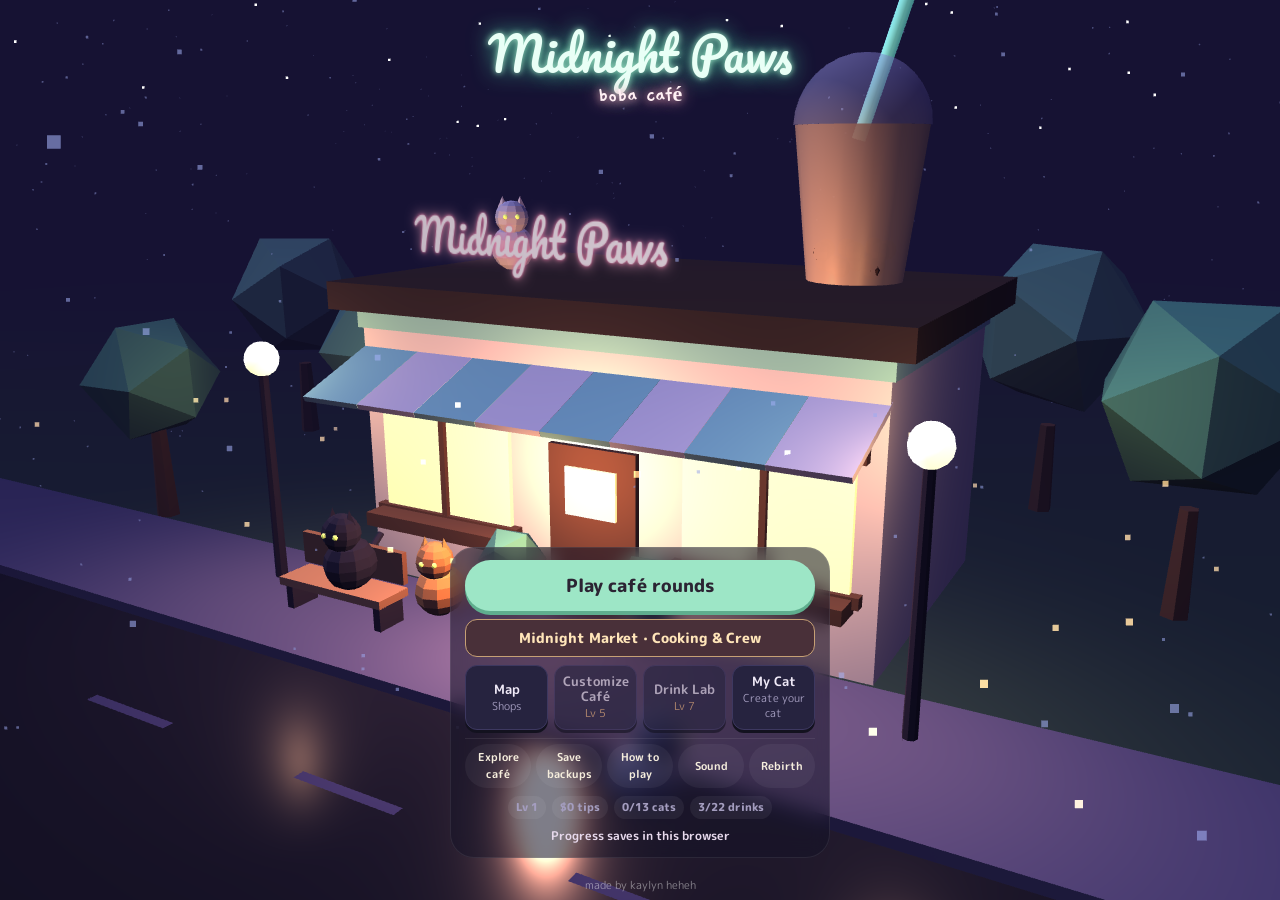
==== index.html @ be384f60 "Open café rounds with a shared pickup counter and first-person sprinting" ====
<!doctype html>
<html lang="en">
<head>
<meta charset="utf-8">
<meta name="viewport" content="width=device-width,initial-scale=1,viewport-fit=cover">
<style>[hidden]{display:none!important}html,body{margin:0;height:100%}body{font:14px system-ui,sans-serif}</style>
<title>Midnight Paws Boba</title>
<meta name="claude:viewport-fit-sides" content="cover">
<link rel="preconnect" href="https://fonts.googleapis.com">
<link rel="stylesheet" href="https://fonts.googleapis.com/css2?family=Gaegu:wght@400;700&family=M+PLUS+Rounded+1c:wght@400;500;700;800&family=Mochiy+Pop+One&family=Pacifico&display=swap">
<script src="assets/three-r128.min.js"></script>
<link rel="stylesheet" href="market.css?v=5">
<script src="market-scene.js?v=5"></script>
<script src="market-cooking.js?v=5"></script>
<script src="market.js?v=5"></script>
<link rel="stylesheet" href="cafe-service.css?v=9">
<link rel="stylesheet" href="original-room.css?v=9">
<script src="cafe-room.js?v=9"></script>
<script src="cafe-service.js?v=9"></script>
<style>
/* Layout: one screen, no scroll. HUD strip / night café scene (flexible) / back bar = two tiled benches of machines + a prep column (cups, shaker, trash) right beside them. Deliberately single dark theme. */
:root{
  --night:#141327; --wall:#2a2142; --wall-2:#3a2c55; --panel:#1d1b33; --panel-2:#26233f; --line:#3d3860;
  --tile:#26332f; --grout:#33453e;
  --lamp:#f5bc7c; --mint:#9de6c6; --rose:#f3a9bc; --paper:#f6eedd; --paper-line:#c9d8ef; --ink:#2b2433;
  --wood:#5e3c29; --wood-2:#86593c; --wood-3:#a8754f;
  --text:#efe9f7; --muted:#a49dbf; --good:#9de6c6; --warn:#f5c77c; --bad:#f19a9a;
  --display:"Mochiy Pop One","M PLUS Rounded 1c",system-ui,sans-serif;
  --body:"M PLUS Rounded 1c",system-ui,-apple-system,"Segoe UI",sans-serif;
  --hand:"Gaegu","Comic Sans MS","Chalkboard SE",cursive;
  --u:clamp(46px,min(9.6vh,6.4vw),90px);
  color-scheme:dark;
}
*{box-sizing:border-box}
html,body{height:100%}
body{background:var(--night);color:var(--text);font-family:var(--body);font-size:14px;overflow:hidden}
button{font:inherit;color:inherit;cursor:pointer}
button:focus-visible,[tabindex]:focus-visible,textarea:focus-visible{outline:2px solid var(--mint);outline-offset:2px}
svg text{font-family:var(--body)}

.app{height:100%;max-width:1280px;margin:0 auto;display:grid;grid-template-rows:auto minmax(180px,1fr) auto;gap:10px;padding-block:10px;
  padding-left:max(16px,env(safe-area-inset-left,0px));padding-right:max(16px,env(safe-area-inset-right,0px))}

/* HUD */
.hud{display:flex;align-items:center;gap:8px;flex-wrap:wrap}
.brand{font-family:var(--display);font-size:clamp(15px,1.5vw,19px);margin-right:auto;white-space:nowrap}
.chip{display:flex;align-items:center;gap:7px;height:36px;padding:0 12px;border-radius:999px;background:var(--panel-2);font-weight:800;font-variant-numeric:tabular-nums}
.chip svg{width:18px;height:18px;flex:none}
#moneyChip{font-size:16px;color:var(--lamp)}
#moneyChip.bump{animation:bump .25s ease}
@keyframes bump{50%{transform:scale(1.15)}}
.combo{background:linear-gradient(90deg,#ff9a6b,#f3a9bc);color:var(--ink)}
.combo.hot{animation:fire .6s ease}
@keyframes fire{40%{transform:scale(1.25) rotate(-4deg)}}
.lvl{gap:8px;font-size:13px}
.xp{width:70px;height:8px;border-radius:8px;background:rgba(255,255,255,.12);overflow:hidden}
.xp i{display:block;height:100%;width:0;background:linear-gradient(90deg,var(--mint),#c6f5e0);border-radius:8px;transition:width .6s cubic-bezier(.3,1.4,.5,1)}
.ibtn{display:flex;align-items:center;gap:6px;height:36px;padding:0 12px;border-radius:999px;border:1px solid var(--line);background:var(--panel);font-weight:800;font-size:13px;position:relative}
.ibtn svg{width:16px;height:16px}
.ibtn:hover{border-color:var(--mint)}
.ibtn.on{background:var(--mint);color:var(--ink);border-color:var(--mint)}
.ibtn .dot{position:absolute;top:-3px;right:-3px;width:11px;height:11px;border-radius:50%;background:var(--rose);box-shadow:0 0 8px var(--rose);animation:pulse 1.2s infinite}
@keyframes pulse{50%{transform:scale(1.35)}}

/* Scene */
.scene{position:relative;border-radius:18px;overflow:hidden;container-type:size;
  background:radial-gradient(120% 90% at 50% 0%,var(--wall-2),var(--wall) 60%,#1d1730)}
.lampglow{position:absolute;top:-18cqh;width:60cqh;height:60cqh;border-radius:50%;background:radial-gradient(circle,rgba(245,188,124,.34),rgba(245,188,124,0) 65%);pointer-events:none}
.lamp{position:absolute;top:0;width:2px;height:8cqh;background:#0e0c1a}
.lamp::after{content:"";position:absolute;top:8cqh;left:-15px;width:32px;height:16px;border-radius:16px 16px 4px 4px;background:var(--lamp);box-shadow:0 6px 24px var(--lamp)}
.win{position:absolute;left:3%;top:8%;width:40%;height:52%;border:8px solid #3b2a22;border-radius:10px;overflow:hidden;box-shadow:inset 0 0 0 2px #22180f,0 10px 30px rgba(0,0,0,.35)}
.win canvas{width:100%;height:100%;display:block}
.win::before,.win::after{content:"";position:absolute;background:#3b2a22;z-index:2}
.win::before{left:50%;top:0;bottom:0;width:6px;transform:translateX(-50%)}
.win::after{top:52%;left:0;right:0;height:6px}
.sill{position:absolute;left:2%;top:60%;width:42%;height:2.6cqh;min-height:7px;border-radius:3px;background:linear-gradient(var(--wood-3),var(--wood));box-shadow:0 6px 10px rgba(0,0,0,.3)}
.sleeper{position:absolute;left:6%;bottom:40%;width:24cqh;z-index:1}
.sleeper svg{display:block;width:100%}
.breath{transform-box:fill-box;transform-origin:50% 100%;animation:breathe 3.6s ease-in-out infinite}
@keyframes breathe{50%{transform:scaleY(1.06) scaleX(1.02)}}
.zz{position:absolute;right:-4px;top:-6px;font-family:var(--hand);font-weight:700;color:#cfd9ff;pointer-events:none}
.zz span{position:absolute;opacity:0;animation:zz 4.2s ease-out infinite}
.zz span:nth-child(2){animation-delay:1.4s;font-size:18px}
.zz span:nth-child(3){animation-delay:2.8s;font-size:22px}
@keyframes zz{0%{transform:translate(0,0);opacity:0}15%{opacity:.9}100%{transform:translate(18px,-34px);opacity:0}}
.hang{position:absolute;top:0;pointer-events:none}
.neon{position:absolute;right:4%;top:6%;font-family:var(--display);font-size:min(26px,8cqh);color:#e9fff6;
  text-shadow:0 0 4px var(--mint),0 0 12px var(--mint),0 0 26px #4fd6a6;animation:flick 6s infinite;transform:rotate(-4deg)}
@keyframes flick{0%,92%,100%{opacity:1}93%{opacity:.4}94%{opacity:1}96%{opacity:.6}}
.chalk{position:absolute;right:3%;top:24%;width:25%;max-height:48%;overflow:auto;background:#24302b;border:5px solid #4a3326;border-radius:8px;
  padding:6px 10px;font-family:var(--hand);color:#e9efe9;box-shadow:0 8px 20px rgba(0,0,0,.35)}
.chalk h3{margin:0 0 2px;font-size:18px;color:var(--mint)}
.chalk ul{list-style:none;margin:0;padding:0;display:grid;gap:1px}
.chalk li{font-size:15px;line-height:1.1}
.chalk li i{font-style:normal;color:#b8c7bf;font-size:13px}
.counter{position:absolute;left:0;right:0;bottom:0;height:22%;z-index:3;
  background:linear-gradient(var(--wood-3) 0 6px,var(--wood-2) 6px 11px,var(--wood) 11px);box-shadow:0 -6px 18px rgba(0,0,0,.35)}
.counter::after{content:"";position:absolute;inset:11px 0 0;background:repeating-linear-gradient(90deg,rgba(0,0,0,.06) 0 2px,transparent 2px 46px)}
.cplant{position:absolute;bottom:calc(22% - 3px);z-index:4}
.register{position:absolute;right:5%;bottom:calc(22% - 3px);z-index:4;width:18cqh}

.catzone{position:absolute;left:50%;bottom:calc(22% - 6cqh);width:44cqh;transform:translateX(-50%);z-index:2;transition:transform .5s ease,opacity .5s ease;cursor:pointer}
.catzone.away{transform:translate(-50%,12cqh);opacity:0;pointer-events:none}
.catzone.hot,.catzone.glow{filter:drop-shadow(0 0 14px var(--mint))}
.catzone.glow{animation:catglow 1.2s ease-in-out infinite}
@keyframes catglow{50%{filter:drop-shadow(0 0 4px var(--mint))}}
.catzone svg{width:100%;display:block}
.tag{position:absolute;left:50%;top:-6px;transform:translate(-50%,-100%);display:flex;flex-direction:column;align-items:center;gap:4px;white-space:nowrap}
.tag b{font-family:var(--display);font-size:12px;background:rgba(20,19,39,.7);padding:2px 10px;border-radius:999px;font-weight:400}
.pat{width:80px;height:7px;border-radius:7px;background:rgba(255,255,255,.15);overflow:hidden}
.pat i{display:block;height:100%;width:100%;background:var(--good);border-radius:7px;transition:width .25s linear,background .3s}
.eyes{transform-box:fill-box;transform-origin:center;animation:blink 5s infinite}
@keyframes blink{0%,94%,100%{transform:scaleY(1)}96%{transform:scaleY(.1)}}
.headbob{transform-box:fill-box;transform-origin:50% 100%;animation:bob 3.4s ease-in-out infinite}
@keyframes bob{50%{transform:rotate(-2.5deg)}}
.tail{transform-box:fill-box;transform-origin:0% 100%;animation:tail 2.6s ease-in-out infinite}
@keyframes tail{50%{transform:rotate(14deg)}}
.bubble{position:absolute;right:calc(50% + 20cqh);bottom:calc(22% + 30cqh);z-index:5;width:min(290px,32%);
  background:var(--paper);color:var(--ink);border-radius:18px 18px 4px 18px;padding:11px 14px;font-weight:700;font-size:14px;line-height:1.35;box-shadow:0 10px 24px rgba(0,0,0,.35);
  transform-origin:100% 100%;animation:pop .25s cubic-bezier(.3,1.6,.5,1)}
.bubble::after{content:"";position:absolute;right:-8px;bottom:6px;border:8px solid transparent;border-left-color:var(--paper);border-right:0}
.bubble .who{display:block;font-family:var(--display);font-size:11px;color:#8a6f9c;margin-bottom:2px;font-weight:400}
@keyframes pop{from{transform:scale(.6);opacity:0}}
.takebtn{position:absolute;left:50%;bottom:6%;transform:translateX(-50%);z-index:6}
.btn{border:0;border-radius:999px;padding:11px 22px;font-weight:800;font-size:15px;background:var(--mint);color:var(--ink);box-shadow:0 4px 0 #5fae8e}
.btn:active{transform:translateY(2px);box-shadow:0 2px 0 #5fae8e}
.takebtn:active{transform:translate(-50%,2px)}
.btn:disabled{opacity:.5;cursor:default}

/* feedback fx */
.popt{position:absolute;z-index:9;left:50%;transform:translateX(-50%);text-align:center;pointer-events:none;animation:popt 1.9s ease forwards;white-space:nowrap}
.popt b{display:block;font-family:var(--display);font-size:min(34px,11cqh);font-weight:400;color:var(--lamp);text-shadow:0 3px 0 #6b3a1c,0 0 18px rgba(245,188,124,.6);letter-spacing:.02em}
.popt.meh b{color:var(--paper);text-shadow:0 3px 0 #6b5a7c}
.popt.bad b{color:var(--bad);text-shadow:0 3px 0 #6b2a3a}
.popt .stars{font-size:min(26px,8cqh);color:var(--lamp);letter-spacing:4px;text-shadow:0 2px 0 #6b3a1c}
.popt .stars s{text-decoration:none;color:rgba(255,255,255,.25);text-shadow:none}
.popt em{display:inline-block;margin-top:4px;font-style:normal;font-weight:800;font-size:13px;background:linear-gradient(90deg,#ff9a6b,#f3a9bc);color:var(--ink);padding:2px 10px;border-radius:999px}
@keyframes popt{0%{transform:translateX(-50%) scale(.3);opacity:0}12%{transform:translateX(-50%) scale(1.15);opacity:1}20%{transform:translateX(-50%) scale(1)}75%{opacity:1}100%{transform:translate(-50%,-40px);opacity:0}}
.conf{position:absolute;z-index:8;width:8px;height:12px;border-radius:2px;pointer-events:none}
.heart{position:absolute;z-index:8;color:var(--rose);font-size:20px;pointer-events:none;text-shadow:0 0 8px rgba(243,169,188,.6)}
.coin{position:fixed;z-index:80;width:20px;height:20px;border-radius:50%;pointer-events:none;
  background:radial-gradient(circle at 35% 35%,#fff3c4,#f5bc7c 45%,#c98a3c);box-shadow:0 0 0 2px #a8702e inset,0 0 10px rgba(245,188,124,.7)}
.spark{position:absolute;z-index:6;width:6px;height:6px;border-radius:50%;background:#fff;box-shadow:0 0 8px var(--mint);pointer-events:none}

/* Back bar */
.bar{display:grid;grid-template-columns:minmax(0,1fr) auto;gap:10px;align-items:stretch}
.benches{display:flex;flex-direction:column;gap:8px;min-width:0}
.bench{position:relative;border-radius:16px;padding:8px 12px 10px;display:flex;gap:12px;align-items:flex-end;justify-content:center;overflow:hidden;background-color:var(--tile);
  background-image:linear-gradient(var(--grout) 1.5px,transparent 1.5px),linear-gradient(90deg,var(--grout) 1.5px,transparent 1.5px);background-size:32px 16px}
.bench::after{content:"";position:absolute;left:0;right:0;bottom:0;height:10px;background:linear-gradient(var(--wood-3) 0 3px,var(--wood-2) 3px)}
.eq{position:relative;width:calc(var(--u) * var(--k));flex:none;cursor:pointer;touch-action:none;user-select:none;-webkit-user-select:none;border-radius:10px}
.eq .art{height:var(--u);position:relative;z-index:2;transition:transform .15s}
.eq:hover .art{transform:translateY(-2px)}
.eq .art svg{display:block;width:100%;height:100%;overflow:visible}
.slot{position:relative;height:calc(var(--u) * 1.08);border-radius:8px 8px 0 0;transition:background .15s}
.eq.hot .slot{background:rgba(157,230,198,.16);box-shadow:inset 0 0 0 2px var(--mint)}
.eq.here .slot{background:radial-gradient(60% 50% at 50% 100%,rgba(157,230,198,.18),transparent)}
.tray{position:absolute;bottom:0;left:16%;right:16%;height:5px;border-radius:3px 3px 0 0;background:repeating-linear-gradient(90deg,#68728c 0 3px,#3e465c 3px 6px)}
.stream{position:absolute;top:0;left:50%;width:6px;margin-left:-3px;height:0;border-radius:0 0 3px 3px;background-color:var(--c);opacity:0;z-index:1;
  background-image:repeating-linear-gradient(180deg,rgba(255,255,255,.3) 0 4px,transparent 4px 11px)}
.stream.on{opacity:.95;animation:flow .28s linear infinite}
@keyframes flow{to{background-position:0 11px}}
.fx{position:absolute;inset:0;pointer-events:none;z-index:3;overflow:visible}
.badge{position:absolute;top:3px;left:50%;transform:translateX(-50%);z-index:4;font-size:10px;font-weight:800;letter-spacing:.06em;padding:2px 7px;border-radius:999px;background:var(--mint);color:var(--ink);opacity:0;pointer-events:none;transition:opacity .15s}
.eq.here .badge{opacity:1;animation:pulse 1.1s infinite}
.eq.full .badge{background:var(--paper);animation:none}
.eq[data-locked] .art,.eq[data-locked] .slot{opacity:.3;filter:grayscale(.8)}
.lock{position:absolute;top:calc(var(--u) * .55);left:50%;transform:translateX(-50%) rotate(-4deg);z-index:4;background:var(--paper);color:var(--ink);font-weight:800;font-size:11px;padding:2px 7px;border-radius:6px;white-space:nowrap;box-shadow:0 3px 8px rgba(0,0,0,.4);display:flex;gap:4px;align-items:center}
.decor{flex:none;width:calc(var(--u) * .85);height:calc(var(--u) * 2.08);pointer-events:none}
.decor svg{display:block;width:100%;height:100%}
.handle{transform-box:fill-box;transform-origin:0 50%;transition:transform .15s}
.eq.pouring .handle{transform:rotate(28deg)}
.pump{transform-box:fill-box}
.eq.pouring .pump{animation:pumpit .32s ease-in-out infinite}
@keyframes pumpit{50%{transform:translateY(-4px)}}
.eq.act .icelight{animation:lt .18s steps(2) 6}
@keyframes lt{50%{fill:#9de6c6}}
.scoop,.ladle{transform-box:fill-box;transform-origin:50% 0}
.eq.act .scoop{animation:scoopdip 1s ease}
@keyframes scoopdip{30%{transform:translateY(16px) rotate(-8deg)}55%{transform:translateY(20px) rotate(80deg)}100%{transform:none}}
.eq.act .ladle{animation:ladle 1.1s ease}
@keyframes ladle{30%{transform:translate(-14px,30px) rotate(-10deg)}55%{transform:translate(-14px,34px) rotate(-70deg)}100%{transform:none}}
.p{position:absolute;display:block;pointer-events:none}
.p.cube{width:calc(var(--u)*.15);height:calc(var(--u)*.14);border-radius:2px;background:rgba(225,244,255,.9);border:1px solid #fff;animation:fall .42s ease-in both}
.p.ball{border-radius:50%;animation:fall .4s ease-in both}
.p.puff{width:11px;height:11px;border-radius:50%;filter:blur(1.5px);animation:puff .9s ease-out both}
.p.drip{width:4px;height:6px;border-radius:50% 50% 50% 50%/60% 60% 40% 40%;animation:fall .32s ease-in both}
.p.splash{width:4px;height:4px;border-radius:50%;animation:puff .45s ease-out both}
@keyframes fall{from{transform:translateY(0) rotate(0)}to{transform:translateY(var(--dy)) rotate(var(--r,0deg))}}
@keyframes puff{from{transform:translate(0,0) scale(.4);opacity:.95}to{transform:translate(var(--dx),var(--dy)) scale(1.8);opacity:0}}

.cup{touch-action:none;cursor:grab;user-select:none;-webkit-user-select:none}
.cup svg{display:block;width:100%}
.slot .cup{position:absolute;bottom:4px;left:50%;width:calc(var(--u)*.56);transform:translateX(-50%);z-index:2}
.cup.lifted{visibility:hidden}
.cup.wobble{animation:wob .35s ease}
@keyframes wob{30%{rotate:-6deg}60%{rotate:5deg}}
.cupghost{position:fixed;left:0;top:0;width:calc(var(--u)*.72);pointer-events:none;z-index:50;filter:drop-shadow(0 10px 14px rgba(0,0,0,.5))}

/* prep column */
.prep{width:calc(var(--u) * 2);display:flex;flex-direction:column;gap:8px}
.next{display:flex;align-items:center;gap:8px;background:var(--paper);color:var(--ink);border-radius:12px;padding:7px 10px;font-weight:800;font-size:13px;line-height:1.2;min-height:34px}
.next i{width:9px;height:9px;border-radius:50%;background:#5fae8e;flex:none;animation:pulse 1.1s infinite}
.tile{position:relative;border-radius:14px;background:rgba(38,51,47,.9);border:2px solid #3f5550;display:flex;align-items:center;justify-content:center;transition:border-color .15s,background .15s}
.tile.hot{border-color:var(--mint);background:#2e4a42}
.glow{animation:glow 1.1s ease-in-out infinite}
@keyframes glow{0%,100%{box-shadow:0 0 0 0 rgba(157,230,198,.7)}50%{box-shadow:0 0 0 7px rgba(157,230,198,0)}}
.dock{flex:1.25;gap:6px;padding:6px;cursor:default}
.stack{border:0;background:none;padding:0;width:calc(var(--u)*.62);border-radius:10px}
.stack svg{display:block;width:100%}
.stack.glow{animation:glow 1.1s ease-in-out infinite}
.dockspot{width:calc(var(--u)*.66);display:flex;align-items:flex-end;justify-content:center;min-height:calc(var(--u)*1.05)}
.dockspot .cup{width:100%}
.shk{flex:1.35;cursor:pointer;flex-direction:column;gap:4px}
.ringwrap{--p:0;width:calc(var(--u)*1.1);height:calc(var(--u)*1.1);border-radius:50%;display:grid;place-items:center;
  background:conic-gradient(var(--mint) calc(var(--p)*1%),rgba(255,255,255,.1) 0);transition:--p .1s}
.ringinner{width:calc(100% - 10px);height:calc(100% - 10px);border-radius:50%;background:#26332f;display:grid;place-items:center}
.ringinner svg{height:72%;transform-origin:50% 80%}
.shk.go .ringinner svg{animation:shk .14s ease}
@keyframes shk{25%{transform:rotate(-14deg) translateY(-4px)}75%{transform:rotate(14deg) translateY(-3px)}}
.shk kbd{font-family:var(--body);font-weight:800;font-size:10px;background:var(--paper);color:var(--ink);border-radius:5px;padding:1px 6px;box-shadow:0 2px 0 #b9ab90}
.trash{flex:.45;cursor:pointer}
.trash svg{height:calc(var(--u)*.42);width:auto}

/* hooks */
.ibtn b{font-variant-numeric:tabular-nums}
.ibtn.icon{width:36px;padding:0;justify-content:center}
.gring{--p:0;width:16px;height:16px;border-radius:50%;background:conic-gradient(var(--mint) calc(var(--p)*1%),rgba(255,255,255,.15) 0);-webkit-mask:radial-gradient(circle,transparent 4px,#000 4.5px);mask:radial-gradient(circle,transparent 4px,#000 4.5px)}
.rushc{background:linear-gradient(90deg,#b69ad8,#f3a9bc);color:var(--ink);animation:pulse 1s infinite}
body.rushing .scene{box-shadow:0 0 0 2px #f3a9bc,0 0 30px rgba(243,169,188,.45)}
.tag.rare b{background:linear-gradient(90deg,#f5c84b,#f3a9bc);color:var(--ink)}
.sparkles path{transform-box:fill-box;transform-origin:center;animation:twinkle 1.6s ease-in-out infinite}
@keyframes twinkle{0%,100%{transform:scale(.3);opacity:.3}50%{transform:scale(1.2);opacity:1}}
.newtag{position:absolute;top:-4px;left:-2px;z-index:5;font-size:9px;font-weight:800;letter-spacing:.06em;background:var(--rose);color:var(--ink);padding:1px 6px;border-radius:999px;animation:pulse 1.2s infinite}
.newtag.inline{position:static;display:inline-block;vertical-align:middle;margin-left:4px}
.banner{position:fixed;left:50%;top:calc(54px + env(safe-area-inset-top,0px));transform:translate(-50%,-160%);z-index:75;min-width:240px;max-width:calc(100% - 32px);
  background:var(--paper);color:var(--ink);border-radius:16px;padding:8px 20px;text-align:center;box-shadow:0 12px 30px rgba(0,0,0,.45);opacity:0;transition:transform .45s cubic-bezier(.3,1.5,.5,1),opacity .3s}
.banner.show{transform:translate(-50%,0);opacity:1}
.banner b{font-family:var(--display);font-weight:400;font-size:19px;display:block}
.banner span{font-weight:800;font-size:12.5px}
.banner.rush{background:linear-gradient(90deg,#b69ad8,#f3a9bc)}
.banner.rare{background:linear-gradient(90deg,#f5c84b,#f6eedd)}
.banner.lvl{background:linear-gradient(90deg,#9de6c6,#f6eedd)}
.goal{display:flex;align-items:center;gap:12px;padding:12px;border-radius:14px;background:var(--panel-2);margin-bottom:8px}
.goal.done{box-shadow:inset 0 0 0 2px var(--mint)}
.gtxt{flex:1;min-width:0}.gtxt b{display:block;font-size:14px;margin-bottom:7px}
.gbar{height:9px;border-radius:9px;background:rgba(255,255,255,.1);overflow:hidden}.gbar i{display:block;height:100%;background:linear-gradient(90deg,var(--mint),#c6f5e0);border-radius:9px}
.greward{font-weight:800;color:var(--lamp);font-size:15px}
.gnote{color:var(--muted);font-size:12.5px;margin:10px 2px 0}
.album{display:grid;grid-template-columns:repeat(auto-fill,minmax(96px,1fr));gap:8px}
.acard{position:relative;background:var(--panel-2);border-radius:14px;padding:8px 6px 10px;text-align:center;font-size:11.5px;font-weight:800}
.acard svg{width:72px;height:72px;display:block;margin:0 auto 2px}
.acard.locked svg{filter:brightness(0) opacity(.35)}.acard.locked span{color:var(--muted)}
.acard.rare{box-shadow:inset 0 0 0 2px var(--lamp)}
.acard em{position:absolute;top:6px;right:6px;font-style:normal;font-size:9px;background:var(--lamp);color:var(--ink);padding:1px 5px;border-radius:999px}
.giftcard{text-align:center;width:min(340px,100%)}
.gday{margin:0;color:var(--lamp);font-weight:800}
.giftbox{border:0;background:none;width:130px;margin:10px auto;display:block;animation:wiggle 1.4s ease-in-out infinite}
@keyframes wiggle{0%,60%,100%{transform:rotate(0)}70%{transform:rotate(-8deg)}80%{transform:rotate(8deg)}90%{transform:rotate(-4deg)}}
.giftbox.opened{animation:none}.giftbox.opened .lid{transform:translateY(-26px) rotate(-12deg);transition:transform .4s cubic-bezier(.3,1.6,.5,1)}
.gmsg{font-weight:800;margin:0}

/* menu, modes, settings */
.menu{position:fixed;inset:0;z-index:85;display:grid;place-items:center;overflow:auto;padding-block:20px;
  padding-left:max(16px,env(safe-area-inset-left,0px));padding-right:max(16px,env(safe-area-inset-right,0px));
  background:radial-gradient(2px 2px at 12% 18%,#fff8,transparent),radial-gradient(1.5px 1.5px at 78% 12%,#fff8,transparent),radial-gradient(2px 2px at 64% 30%,#fff6,transparent),radial-gradient(1.5px 1.5px at 30% 8%,#fff7,transparent),radial-gradient(2px 2px at 90% 40%,#fff5,transparent),
  radial-gradient(120% 80% at 50% 0%,#3a2c55,#1d1730 60%,#120f22)}
.mwrap{display:flex;flex-direction:column;align-items:center;gap:14px;width:100%;max-width:400px;text-align:center}
.mtitle{font-family:'Pacifico',var(--display),cursive;font-size:clamp(38px,7.5vw,64px);line-height:1.15;color:#e9fff6;text-shadow:0 0 6px var(--mint),0 0 22px #4fd6a6;animation:flick 6s infinite}
.mtitle small{display:block;font-family:var(--hand);font-size:clamp(22px,4vw,30px);font-weight:700;color:#fff0f4;text-shadow:0 0 8px var(--rose),0 0 18px var(--rose);margin-top:6px}
.menucat{position:relative;width:min(200px,46vw)}.menucat svg{display:block;width:100%}
.menucup{position:absolute;left:50%;bottom:-4%;width:26%;transform:translateX(-50%)}
.startbtn{width:100%;max-width:300px;font-size:22px;padding:16px;animation:startpulse 1.8s ease-in-out infinite}
@keyframes startpulse{50%{transform:scale(1.03)}}
.mrow{display:grid;grid-template-columns:1fr 1fr;gap:10px;width:100%;max-width:300px}
.mbtn{border:1px solid var(--line);background:var(--panel-2);border-radius:16px;padding:12px 10px;box-shadow:0 4px 0 #13121f;text-align:center}
.mbtn:hover{border-color:var(--mint)}.mbtn:active{transform:translateY(2px);box-shadow:0 2px 0 #13121f}
.mbtn b{display:block;font-size:15px}.mbtn small{display:block;font-size:11.5px;color:var(--muted);margin-top:2px}
.mbtn.slim{width:100%;max-width:300px;padding:10px}
.mstats{display:flex;flex-wrap:wrap;gap:6px;justify-content:center}
.mstats span{font-size:12px;font-weight:800;color:var(--muted);background:rgba(255,255,255,.06);padding:4px 10px;border-radius:999px}
.modal.top{z-index:95}
.srow{display:flex;align-items:center;justify-content:space-between;gap:12px;padding:12px 14px;border-radius:14px;background:var(--panel-2);margin-bottom:8px;transition:opacity .2s}
.srow b{display:block;font-size:14px}.srow small{color:var(--muted);font-size:12px}
.srow.master{box-shadow:inset 0 0 0 2px var(--line)}.srow.dim{opacity:.4}
.tog{width:52px;height:30px;border-radius:999px;border:0;background:#4a4470;position:relative;flex:none;transition:background .2s}
.tog::after{content:"";position:absolute;top:4px;left:4px;width:22px;height:22px;border-radius:50%;background:#fff;transition:transform .25s cubic-bezier(.3,1.5,.5,1)}
.tog[aria-checked="true"]{background:var(--mint)}.tog[aria-checked="true"]::after{transform:translateX(22px)}
#musicBtn .xmark{display:none}#musicBtn.muted .xmark{display:inline}#musicBtn.muted .wave{display:none}
.catcup{position:absolute;left:50%;bottom:6%;width:22%;transform:translateX(-50%);z-index:3;animation:pop .3s cubic-bezier(.3,1.6,.5,1)}
.catcup svg{display:block;width:100%}
body.lab .catzone,body.lab .bubble,body.lab .takebtn,body.lab .chalk,body.lab .tag{display:none!important}
.labshelf{display:none;position:absolute;left:45%;right:3%;top:8%;bottom:24%;z-index:2;overflow:auto;padding:8px 12px;border-radius:12px;background:rgba(20,19,39,.35)}
body.lab .labshelf{display:block}
.labshelf h3{margin:0 0 6px;font-family:var(--hand);font-size:20px;color:var(--mint)}
.shelfgrid{display:grid;grid-template-columns:repeat(auto-fill,minmax(60px,1fr));gap:8px 10px}
.mini{border:0;background:none;padding:0 0 4px;border-bottom:6px solid var(--wood-2);text-align:center;color:var(--paper);font-size:9.5px;font-weight:800;line-height:1.15}
.mini svg{display:block;width:62%;margin:0 auto 2px}
.mini span{display:block;overflow:hidden;text-overflow:ellipsis;white-space:nowrap}
.mini.fresh svg{animation:pop .4s cubic-bezier(.3,1.6,.5,1)}
.shelfempty{color:var(--muted);font-weight:700;font-size:13px;max-width:30ch}
.namecard{text-align:center;width:min(360px,100%)}.namecup{width:80px;margin:0 auto 12px}
.namein{width:100%;font:800 17px var(--body);padding:10px 12px;border-radius:12px;border:2px solid var(--line);background:var(--panel-2);color:var(--text);text-align:center}
.namein:focus{outline:none;border-color:var(--mint)}
.cbtns{display:flex;gap:8px;justify-content:center;margin-top:12px;flex-wrap:wrap}
.catch{position:fixed;inset:0;z-index:88;background:#141327}
.catch canvas{width:100%;height:100%;display:block;touch-action:none;cursor:none}
.chud{position:absolute;top:calc(12px + env(safe-area-inset-top,0px));left:max(16px,env(safe-area-inset-left,0px));display:flex;gap:8px;align-items:center}
.chud .chip{font-size:16px;color:var(--lamp)}.clives{color:var(--rose)!important;letter-spacing:2px}
.cpanel{position:absolute;inset:0;display:grid;place-items:center;background:rgba(8,7,18,.5);padding:16px}
.ccard{text-align:center;width:min(360px,100%)}.ccard p{color:var(--muted);margin:0 0 10px;line-height:1.45}
.chint{font-size:12.5px}.cscore{font-family:var(--display);font-size:54px;color:var(--lamp);line-height:1.1}

/* v6 */
.dayglow{position:absolute;inset:0;background:linear-gradient(#f4e7d3,#e9d6bc);opacity:0;transition:opacity 4s ease;pointer-events:none}
body.day .dayglow{opacity:.93}
.lampglow,.neon{transition:opacity 4s}
body.day .lampglow{opacity:.12}body.day .neon{opacity:.5}
body.day .chalk{box-shadow:0 6px 14px rgba(0,0,0,.18)}
.labshelf{display:none!important}
.ctab{top:62%;display:none;font-size:17px}.ctab b{font-family:var(--body);font-size:12px;background:var(--mint);border-radius:999px;padding:4px 2px}
body.lab .ctab{display:block}body.lab .notetab:not(.ctab){top:30%}
.crlist{flex:1;overflow:auto;padding:12px}
.crgrid{display:grid;grid-template-columns:repeat(auto-fill,minmax(84px,1fr));gap:12px}
.crcard{position:relative;background:#efe3cf;border-radius:14px;padding:8px 6px}
.crcard .mini{border:0;width:100%;color:var(--ink);font-size:11px}
.crcard .mini svg{width:56%}
.crdel{position:absolute;top:4px;right:4px;width:22px;height:22px;border-radius:50%;border:0;background:rgba(43,36,51,.12);color:var(--ink);font-weight:800;line-height:1}
.crpanel .shelfempty{color:#7b7262}
.menu{display:flex;flex-direction:column;align-items:center;justify-content:space-between;padding-block:calc(28px + env(safe-area-inset-top,0px)) calc(20px + env(safe-area-inset-bottom,0px))}
#menu3d{position:absolute;inset:0;width:100%;height:100%;display:block;touch-action:none;cursor:grab}
#menu3d:active{cursor:grabbing}
.menu .mtitle,.mpanel{position:relative;z-index:1}
.menu .mtitle{pointer-events:none;text-align:center}
.mpanel{display:flex;flex-direction:column;align-items:center;gap:10px;width:100%;max-width:440px;padding:16px;border-radius:24px;background:rgba(20,19,39,.55);backdrop-filter:blur(10px);-webkit-backdrop-filter:blur(10px);border:1px solid rgba(255,255,255,.08)}
.mpanel .mrow{grid-template-columns:repeat(3,1fr);max-width:none}
.mpanel .startbtn,.mpanel .mbtn.slim{max-width:none}
.mhint{margin:0;font-size:11.5px;color:var(--muted)}
body:not(.has3d) .mhint{display:none}
.designer{position:fixed;inset:0;z-index:88;background:var(--night);display:flex;flex-direction:column;gap:10px;padding-block:10px;
  padding-left:max(16px,env(safe-area-inset-left,0px));padding-right:max(16px,env(safe-area-inset-right,0px))}
.dtop{display:flex;align-items:center;gap:10px 16px;flex-wrap:wrap}
.dtitle{font-family:var(--display);font-size:20px;margin-right:auto}
.dgroup{display:flex;align-items:center;gap:8px;font-size:12px;font-weight:800;color:var(--muted)}
.swatches{display:flex;gap:5px}
.swt{width:26px;height:26px;border-radius:8px;border:2px solid rgba(255,255,255,.15);padding:0}
.swt.on{border-color:var(--mint);box-shadow:0 0 0 2px var(--mint)}
.dwrap{flex:1;min-height:0;position:relative;display:grid;place-items:center}
.dstage{position:relative;aspect-ratio:16/9;width:min(100%,calc((100vh - 250px)*16/9));border-radius:16px;overflow:hidden;container-type:inline-size;box-shadow:0 14px 40px rgba(0,0,0,.4);--wallc:#efe3cf}
.dwall{position:absolute;inset:0 0 32% 0;background:linear-gradient(transparent 78%,rgba(0,0,0,.08) 78% 99%,rgba(0,0,0,.25) 99%),var(--wallc)}
.dfloor{position:absolute;left:0;right:0;bottom:0;height:32%;box-shadow:inset 0 10px 20px rgba(0,0,0,.18)}
.ditems{position:absolute;inset:0}
.ditem{position:absolute;transform:translate(-50%,-100%) scaleX(var(--f,1));cursor:grab;touch-action:none;user-select:none;-webkit-user-select:none}
.ditem svg{display:block;width:100%;height:auto;overflow:visible}
.ditem.sel{outline:2px dashed var(--mint);outline-offset:3px;border-radius:6px}
.lglow{position:absolute;left:50%;top:40%;width:300%;aspect-ratio:1;transform:translate(-50%,-50%);border-radius:50%;background:radial-gradient(circle,rgba(255,200,120,.55),rgba(255,200,120,0) 60%);opacity:0;transition:opacity .6s;pointer-events:none}
.dstage.night .lglow{opacity:1}
.dnight{position:absolute;inset:0;background:rgba(18,14,44,.6);opacity:0;transition:opacity .6s;pointer-events:none;z-index:2000;mix-blend-mode:multiply}
.dstage.night .dnight{opacity:1}
.dstage.night .ditem:has(.lglow){z-index:2001!important}
.dtrash{position:absolute;right:12px;bottom:12px;z-index:2100;width:46px;height:46px;border-radius:14px;background:rgba(20,19,39,.6);display:grid;place-items:center;transition:transform .15s}
.dtrash svg{width:22px}.dtrash.hot{transform:scale(1.3);background:var(--bad)}
.dtool{position:absolute;z-index:2200;display:flex;gap:4px;background:var(--paper);border-radius:999px;padding:4px;box-shadow:0 8px 20px rgba(0,0,0,.4)}
.dtool button{width:40px;height:34px;border:0;border-radius:999px;background:transparent;color:var(--ink);font-weight:800;font-size:16px}
.dtool button:hover{background:#efe3cf}
.dpal{background:var(--panel);border-radius:16px;padding:8px}
.dtabs{display:flex;gap:6px;overflow-x:auto;padding-bottom:6px}
.dtab{border:0;background:var(--panel-2);border-radius:999px;padding:6px 12px;font-weight:800;font-size:12.5px;white-space:nowrap}
.dtab.on{background:var(--mint);color:var(--ink)}
.dlist{display:flex;gap:8px;overflow-x:auto;padding-bottom:4px}
.dcard{flex:none;width:86px;border:1px solid var(--line);background:var(--panel-2);border-radius:12px;padding:6px;font-size:11px;font-weight:800;touch-action:none;cursor:grab}
.dcard:hover{border-color:var(--mint)}
.dthumb{display:grid;place-items:center;height:54px;margin-bottom:4px}.dthumb svg{max-width:100%;max-height:54px;width:auto;height:54px}
.dghost{position:fixed;left:0;top:0;z-index:2300;pointer-events:none;opacity:.85}.dghost svg{display:block;width:100%}
.dcat{position:absolute;width:6cqw;transform:translate(-50%,-100%);transition:left 3s ease-in-out,top 3s ease-in-out;border:0;background:none;padding:0;cursor:pointer}
.dcat svg{display:block;width:100%}
.dzz{position:absolute;right:-6px;top:-4px;font-family:var(--hand);font-weight:700;color:#5b5480;opacity:0}
.dcat.sleep .dzz{animation:zz 3s ease-out infinite}
.dheart{position:absolute;left:40%;top:0;color:var(--rose);font-size:18px;animation:rise 1.2s ease-out forwards}

/* v7 */
#cafe3d{position:absolute;inset:0;width:100%;height:100%;display:none}
body.cafe3d #cafe3d{display:block}
body.cafe3d .win,body.cafe3d .sill,body.cafe3d .sleeper,body.cafe3d .hang,body.cafe3d .lampglow,body.cafe3d .lamp,body.cafe3d .neon,body.cafe3d .cplant,body.cafe3d .register,body.cafe3d .counter,body.cafe3d .dayglow{display:none}
body.cafe3d .catzone{bottom:auto;width:120px;height:90px}
body.cafe3d #catArt,body.cafe3d .catcup{visibility:hidden}
body.cafe3d .bubble{left:auto}
body.cafe3d .takebtn{bottom:5%}
body.cafe3d .chalk{top:6%;max-height:56%;width:22%;opacity:.95}
.metag{position:absolute;z-index:4;transform:translate(-50%,-100%);font-family:var(--display);font-size:12px;background:rgba(20,19,39,.7);padding:2px 10px;border-radius:999px;pointer-events:none;white-space:nowrap}
body:not(.cafe3d) .metag{display:none}
.brand{display:flex;align-items:center;gap:8px}
.avatar{width:30px;height:30px;border-radius:50%;background:var(--panel-2);overflow:hidden;display:grid;place-items:center;flex:none}
.avatar svg{width:120%;margin-top:14%}
.decorpanel{display:none;background:var(--panel);border-radius:18px;padding:10px 12px}
body.decorating .decorpanel{display:block}
body.decorating .bar,body.decorating .chalk,body.decorating .bubble,body.decorating .takebtn,body.decorating .notetab,body.decorating .catzone,body.decorating .metag{display:none!important}
body.decorating .app{grid-template-rows:auto minmax(200px,1fr) auto}
.dcrow{display:flex;align-items:center;gap:10px 16px;flex-wrap:wrap;margin-bottom:8px}
.dctitle{font-family:var(--display);font-weight:400;font-size:18px}
.dchint{font-size:12.5px;color:var(--muted);font-weight:700;margin-right:auto}
.dcsel{display:flex;align-items:center;gap:6px;background:var(--panel-2);border-radius:999px;padding:3px 4px 3px 12px;font-weight:800;font-size:12.5px}
.dcsel .ibtn{height:30px}
.dcard.on{border-color:var(--mint);background:#2e4a42}
body.decorating #cafe3d{cursor:pointer}
.mbtn.locked{opacity:.6}.mbtn.locked small{color:var(--lamp)}
.shakeit{animation:shk .14s ease 3}
.creator .card{width:min(720px,100%);display:grid;grid-template-columns:240px 1fr;gap:20px;align-items:start}
.crprev{display:flex;flex-direction:column;align-items:center;gap:8px;background:radial-gradient(circle at 50% 40%,#3a2c55,var(--panel-2));border-radius:18px;padding:18px 10px}
.crprev #mePreview{width:190px}.crprev svg{display:block;width:100%}
.crprev b{font-family:var(--display);font-weight:400;font-size:18px}
.cropts h2{margin-bottom:8px}
.crlab{display:block;font-size:10.5px;letter-spacing:.12em;text-transform:uppercase;color:var(--muted);font-weight:800;margin:12px 0 6px}
.crsw{display:flex;flex-wrap:wrap;gap:6px}
.fsw{position:relative;width:34px;height:34px;border-radius:50%;border:2px solid rgba(255,255,255,.15);background:linear-gradient(135deg,var(--a) 55%,var(--b) 55%);padding:0}
.fsw.on,.esw.on{box-shadow:0 0 0 3px var(--mint);border-color:var(--mint)}
.fsw:disabled{opacity:.35;cursor:not-allowed}.fsw i{position:absolute;inset:auto 0 -14px;font-size:9px;font-style:normal;font-weight:800;color:var(--lamp)}
.esw{width:28px;height:28px;border-radius:50%;border:2px solid rgba(255,255,255,.15);padding:0}
.achip{border:1px solid var(--line);background:var(--panel-2);border-radius:999px;padding:6px 12px;font-weight:800;font-size:12.5px}
.achip.on{background:var(--mint);color:var(--ink);border-color:var(--mint)}.achip:disabled{opacity:.45}
@media (max-width:640px){.creator .card{grid-template-columns:1fr}.crprev #mePreview{width:130px}}

/* v8 */
.credit{margin:0;font-size:10px;color:var(--muted);opacity:.7;letter-spacing:.02em}
.forgot{position:absolute;left:50%;bottom:5%;transform:translateX(-50%);z-index:6;font-size:13px;padding:9px 16px}
.forgot:active{transform:translate(-50%,2px)}
.prompt3{position:absolute;z-index:7;transform:translate(-50%,-100%);border:0;border-radius:999px;padding:7px 14px;font-weight:800;font-size:13px;
  background:var(--paper);color:var(--ink);box-shadow:0 6px 16px rgba(0,0,0,.35);white-space:nowrap;touch-action:none;user-select:none;-webkit-user-select:none}
.walkhint{display:none;position:absolute;left:12px;bottom:12px;z-index:6;font-size:11.5px;font-weight:700;color:var(--paper);background:rgba(20,19,39,.6);padding:6px 10px;border-radius:12px}
.walkhint kbd{font-size:10px}
body.walk .walkhint{display:block}
body.decorating .walkhint{display:none}
body.walk .app{grid-template-rows:auto minmax(0,1fr)}
body.walk .bar{display:none}
body.walk.picking .bar{display:block;position:fixed;left:50%;bottom:calc(16px + env(safe-area-inset-bottom,0px));transform:translateX(-50%);z-index:25;width:max-content;max-width:calc(100vw - 32px);
  background:rgba(20,19,39,.9);padding:10px;border-radius:20px;box-shadow:0 14px 40px rgba(0,0,0,.5);animation:pop .2s cubic-bezier(.3,1.5,.5,1)}
body.walk .prep{display:none}
body.walk .bench{justify-content:center;overflow:visible}
.keynum{position:absolute;top:-6px;right:-4px;z-index:6;width:20px;height:20px;border-radius:50%;background:var(--paper);color:var(--ink);font-weight:800;font-size:11px;display:grid;place-items:center;box-shadow:0 2px 0 #b9ab90}
.dctrash{display:none;position:absolute;right:14px;bottom:14px;z-index:8;border:0;border-radius:16px;background:rgba(20,19,39,.75);color:var(--paper);padding:10px 14px;align-items:center;gap:8px;font-weight:800;font-size:13px;transition:transform .15s,background .15s}
.dctrash svg{width:22px}
body.decorating .dctrash{display:flex}
.dctrash.hot{transform:scale(1.2);background:var(--bad);color:var(--ink)}

/* v9 */
body.walk.cafe3d .catzone{left:50%!important;top:10px!important;bottom:auto;right:auto;width:auto;height:auto;transform:translateX(-50%)}
body.walk.cafe3d .catzone.away{transform:translate(-50%,-16px);opacity:0}
body.walk.cafe3d #catArt,body.walk.cafe3d .catcup{display:none}
body.walk.cafe3d .tag{position:static;transform:none}
body.walk.cafe3d .bubble{left:16px!important;top:10px!important;right:auto!important;bottom:auto!important;width:min(300px,34%);border-radius:18px;transform-origin:0 0}
body.walk.cafe3d .bubble::after{display:none}
body.walk.cafe3d #cafe3d{cursor:grab}
.xhair{display:none;position:absolute;left:50%;top:50%;width:8px;height:8px;margin:-4px 0 0 -4px;border-radius:50%;background:rgba(255,255,255,.9);box-shadow:0 0 0 2px rgba(20,19,39,.45);pointer-events:none;z-index:5}
body.decorating.dwalk .xhair{display:block}
.itemmenu{position:absolute;z-index:9;transform:translate(-50%,-100%);display:flex;gap:2px;background:var(--paper);border-radius:999px;padding:4px;box-shadow:0 8px 20px rgba(0,0,0,.4);white-space:nowrap}
.itemmenu button{border:0;background:transparent;color:var(--ink);font-weight:800;font-size:12.5px;padding:7px 11px;border-radius:999px}
.itemmenu button:hover{background:#efe3cf}.itemmenu .im-del{color:#b4485a}
.dcard.more{border-style:dashed;color:var(--mint);display:grid;place-items:center;width:120px;font-size:11.5px;line-height:1.3}
.tip{position:fixed;left:max(16px,env(safe-area-inset-left,0px));bottom:calc(16px + env(safe-area-inset-bottom,0px));z-index:80;display:flex;align-items:center;gap:10px;max-width:min(370px,calc(100vw - 32px));
  background:var(--paper);color:var(--ink);border-radius:18px;padding:10px 10px 10px 6px;box-shadow:0 12px 30px rgba(0,0,0,.4);transform:translateY(150%);opacity:0;transition:transform .5s cubic-bezier(.3,1.5,.5,1),opacity .3s;pointer-events:none}
.tip.show{transform:none;opacity:1;pointer-events:auto}
.tipcat{width:60px;flex:none;animation:bob 2.4s ease-in-out infinite}.tipcat svg{display:block;width:100%}
.tip b{font-family:var(--hand);font-size:21px;display:block;line-height:1}.tip p{margin:3px 0 0;font-weight:700;font-size:13px;line-height:1.35}
.tipx{align-self:flex-start;border:0;background:none;color:#7b7262;font-size:18px;font-weight:800;padding:0 4px}
.pickcard{width:min(460px,100%)}
.pickgrid{display:grid;grid-template-columns:1fr 1fr;gap:10px}
.shopcard{border:1px solid var(--line);background:var(--panel-2);border-radius:18px;padding:16px 12px;text-align:center;box-shadow:0 4px 0 #13121f}
.shopcard:hover{border-color:var(--mint)}.shopcard:active{transform:translateY(2px);box-shadow:0 2px 0 #13121f}
.shopcard svg{width:64px;height:64px;display:block;margin:0 auto 8px}
.shopcard b{display:block;font-size:15px}.shopcard small{color:var(--muted);font-size:12px}
.shopcard.locked{opacity:.55}.shopcard.locked small{color:var(--lamp)}
.modal.shop3{display:block;padding:0;background:#f7d9e3;z-index:90}
#shopCanvas{position:absolute;inset:0;width:100%;height:100%;display:block;touch-action:none;cursor:grab}
#shopCanvas:active{cursor:grabbing}
.shtags{position:absolute;inset:0;pointer-events:none;overflow:hidden}
.stag{position:absolute;left:0;top:0;display:flex;flex-direction:column;align-items:center;gap:4px;pointer-events:auto;transform-origin:50% 100%}
.stag span{font-weight:800;font-size:12px;background:rgba(255,255,255,.92);color:var(--ink);padding:2px 10px;border-radius:999px;white-space:nowrap;box-shadow:0 2px 6px rgba(0,0,0,.15)}
.stag button{border:0;border-radius:999px;padding:8px 16px;font-weight:800;font-size:13.5px;background:var(--mint);color:var(--ink);box-shadow:0 3px 0 #5fae8e;white-space:nowrap}
.stag button:active{transform:translateY(2px);box-shadow:0 1px 0 #5fae8e}
.stag button:disabled{background:#efe3cf;box-shadow:none;color:#7b7262;cursor:default}
.stag button.poor{background:#f6eedd;box-shadow:0 3px 0 #cdbf9f;color:#7b7262}
.shtop{position:absolute;top:calc(12px + env(safe-area-inset-top,0px));left:max(16px,env(safe-area-inset-left,0px));right:max(16px,env(safe-area-inset-right,0px));display:flex;align-items:center;gap:10px;pointer-events:none}
.shtop>*{pointer-events:auto}
.shtop .ibtn{background:rgba(255,255,255,.9);color:var(--ink);border-color:transparent}
.shname{font-family:'Pacifico',var(--display),cursive;font-size:clamp(20px,3vw,28px);color:#fff;text-shadow:0 2px 0 rgba(180,72,110,.45),0 0 18px rgba(255,255,255,.6);margin-right:auto}
.shtop .chip{background:rgba(255,255,255,.9);color:#b46a1c;font-size:16px}
.shhello{position:absolute;left:50%;top:72px;transform:translateX(-50%);background:var(--paper);color:var(--ink);font-weight:800;padding:10px 16px;border-radius:16px;box-shadow:0 8px 20px rgba(0,0,0,.2);transition:opacity .5s;max-width:calc(100% - 32px);text-align:center;pointer-events:none}
.shhello.hide{opacity:0}
.pad{position:absolute;left:max(16px,env(safe-area-inset-left,0px));bottom:calc(16px + env(safe-area-inset-bottom,0px));display:grid;grid-template-columns:repeat(3,44px);grid-template-rows:repeat(2,44px);gap:6px}
.pad button{border:0;border-radius:12px;background:rgba(255,255,255,.85);color:var(--ink);font-size:15px;touch-action:none}
.pad [data-k="w"]{grid-column:2}.pad [data-k="a"]{grid-column:1;grid-row:2}.pad [data-k="s"]{grid-column:2;grid-row:2}.pad [data-k="d"]{grid-column:3;grid-row:2}
.shhint{position:absolute;right:max(16px,env(safe-area-inset-right,0px));bottom:calc(16px + env(safe-area-inset-bottom,0px));font-size:12px;font-weight:800;color:var(--ink);background:rgba(255,255,255,.8);padding:6px 10px;border-radius:12px}

/* Notepad */
.notetab{position:fixed;right:0;top:40%;z-index:30;border:0;background:var(--paper);color:var(--ink);font-family:var(--hand);font-weight:700;font-size:19px;
  padding:12px 8px 12px 10px;border-radius:12px 0 0 12px;writing-mode:vertical-rl;box-shadow:-4px 4px 16px rgba(0,0,0,.4);padding-right:max(8px,env(safe-area-inset-right,0px))}
.notetab.glow{animation:glow 1.1s ease-in-out infinite}
.notepad{position:fixed;top:0;right:0;bottom:0;z-index:40;width:min(320px,88vw);background:var(--paper);color:var(--ink);
  display:flex;flex-direction:column;box-shadow:-10px 0 30px rgba(0,0,0,.45);transform:translateX(105%);transition:transform .3s ease;
  padding-top:env(safe-area-inset-top,0px);padding-bottom:env(safe-area-inset-bottom,0px);padding-right:env(safe-area-inset-right,0px)}
.notepad.open{transform:none}
.nphead{display:flex;align-items:center;gap:8px;padding:14px 14px 10px;border-bottom:2px solid #e3a3b3}
.nphead h2{font-family:var(--hand);font-size:28px;margin:0 auto 0 0;font-weight:700}
.npbtn{border:1.5px solid #cdbf9f;background:transparent;border-radius:999px;padding:5px 11px;font-size:12px;font-weight:700;color:var(--ink)}
.notepad textarea{flex:1;border:0;resize:none;background:repeating-linear-gradient(transparent 0 33px,var(--paper-line) 33px 34px);background-attachment:local;
  font-family:var(--hand);font-size:24px;line-height:34px;color:#2c3e6b;padding:2px 16px 16px 46px;outline:none;background-color:var(--paper);box-shadow:inset 34px 0 0 -32px #e3a3b3}
.notepad textarea::placeholder{color:#a8a294}

/* Modals */
.modal{position:fixed;inset:0;z-index:60;background:rgba(8,7,18,.66);display:grid;place-items:center;padding:16px}
.card{width:min(520px,100%);max-height:86vh;overflow:auto;background:var(--panel);border:1px solid var(--line);border-radius:20px;padding:18px;animation:pop .25s cubic-bezier(.3,1.5,.5,1)}
.card h2{font-family:var(--display);font-size:22px;margin:0 0 12px;font-weight:400}
.shopsec{margin:14px 0 6px;font-size:10.5px;letter-spacing:.12em;text-transform:uppercase;color:var(--muted);font-weight:800}
.item{display:flex;align-items:center;gap:12px;padding:9px 12px;border-radius:14px;background:var(--panel-2);margin-bottom:6px}
.item .sw{width:26px;height:26px;border-radius:50%;flex:none;background:var(--c);box-shadow:inset 0 -4px 0 rgba(0,0,0,.18)}
.item .txt{flex:1;min-width:0}
.item b{display:block;font-size:14px}
.item small{color:var(--muted);font-size:12px}
.item .own{color:var(--good);font-weight:800;font-size:12px}
.close{float:right;border:0;background:var(--panel-2);border-radius:999px;width:34px;height:34px;font-size:18px;line-height:1}
.toast{position:fixed;left:50%;top:calc(58px + env(safe-area-inset-top,0px));transform:translateX(-50%);z-index:70;background:var(--paper);color:var(--ink);
  font-weight:800;padding:9px 16px;border-radius:999px;box-shadow:0 8px 20px rgba(0,0,0,.4);max-width:calc(100% - 32px);text-align:center;transition:opacity .2s}
.toast.hide{opacity:0;pointer-events:none}

@media (max-width:720px),(max-height:480px){
  body{overflow:auto}
  .app{height:auto;grid-template-rows:auto 340px auto}
  :root{--u:46px}
  .bar{grid-template-columns:1fr}
  .bench{flex-wrap:wrap}
  .prep{width:100%;flex-direction:row;flex-wrap:wrap}
  .next{width:100%}
  .dock,.shk,.trash{min-height:110px;flex:1}
  .chalk{display:none}
  .bubble{right:auto;left:8px;width:min(200px,46%)}
  .catzone{left:66%}
  .brand{width:100%}
}
@media (prefers-reduced-motion:reduce){ *{animation-duration:.01ms!important;animation-iteration-count:1!important;transition:none!important} }

/* v10 */
.mrow.two{display:grid;grid-template-columns:1fr 1fr;gap:8px}
#guide{z-index:120}.card.guide{width:min(560px,100%)}
.ghead{display:flex;align-items:center;justify-content:space-between}.ghead h2{margin:0}
.gbody{min-height:220px;padding:6px 2px 10px;line-height:1.55;font-size:14.5px}
.gsteps{padding-left:22px;margin:6px 0}.gsteps li{margin:0 0 9px}
.glist{padding-left:18px;margin:6px 0}.glist li{margin:0 0 7px}.gp{margin:6px 0 10px}
.gk{display:inline-block;background:var(--mint);color:var(--ink);font-weight:800;font-size:12.5px;padding:1px 9px;border-radius:999px}
.gflow{display:flex;flex-wrap:wrap;align-items:center;gap:5px;margin:10px 0}.gflow span{background:var(--panel-2);padding:5px 10px;border-radius:10px;font-weight:800;font-size:12.5px}.gflow i{color:var(--muted);font-style:normal}
.gtab{width:100%;border-collapse:collapse}.gtab td{padding:7px 4px;border-bottom:1px solid var(--line)}.gtab td:first-child{white-space:nowrap;padding-right:14px}
kbd{display:inline-block;min-width:20px;text-align:center;background:var(--panel-2);border:1px solid var(--line);border-bottom-width:3px;border-radius:7px;padding:1px 6px;font:800 12px var(--ui,system-ui)}
.gnav{display:flex;justify-content:space-between;gap:8px}
.modal.shop3{background:#cfdbe6}.modal.shop3.warm{background:#2b1d16}
.shop3 .shname{text-shadow:0 2px 6px rgba(0,0,0,.45)}
.shop3.warm .stag button{background:#f0a24e;box-shadow:0 3px 0 #a8642a}.shop3.warm .stag span{background:rgba(43,29,22,.88);color:#ffe2bf}
.shhello,.shtop,.pad,.shhint{user-select:none;-webkit-user-select:none}
.shtalk{position:absolute;left:50%;bottom:92px;transform:translateX(-50%);width:min(460px,calc(100% - 32px));background:#2b1d16;color:#ffe2bf;border:2px solid #e8873a;border-radius:16px;padding:12px 16px;font-weight:700;z-index:5;box-shadow:0 10px 26px rgba(0,0,0,.4);user-select:none}
.shtalk b{display:block;color:#f0a24e;font-size:11.5px;letter-spacing:.12em;text-transform:uppercase}.shtalk p{margin:4px 0 0;font-size:16px;min-height:1.4em}
.shfade{position:absolute;inset:0;background:#120d18;opacity:0;pointer-events:none;transition:opacity .28s;z-index:6}.shfade.on{opacity:1}
.modal.shop3.town{background:#ffd2a2}
.shop3.town .shname{text-shadow:0 2px 0 rgba(150,70,90,.5),0 0 16px rgba(255,255,255,.5)}

/* v12 */
.byline{display:block;font-family:'M PLUS Rounded 1c',system-ui,sans-serif;font-size:12.5px;font-weight:700;letter-spacing:.24em;text-transform:uppercase;color:#e9fff6;opacity:.75;text-shadow:0 0 10px rgba(79,214,166,.6);margin-top:8px}
#mrowMain{grid-template-columns:1fr 1fr}
.startfade{position:fixed;inset:0;background:#0d0b18;z-index:300;opacity:0;pointer-events:none;transition:opacity .7s ease}
.startfade.on{opacity:1;transition:opacity .4s ease}
.itemmenu{flex-wrap:wrap;justify-content:center;max-width:320px;border-radius:22px}
.imcols{flex-basis:100%;display:flex;gap:6px;justify-content:center;padding:6px 4px 3px;border-top:1px solid rgba(0,0,0,.08);margin-top:3px}
.imcols[hidden]{display:none}
.imcols button{width:22px;height:22px;border-radius:50%;padding:0;border:2px solid #fff;box-shadow:0 0 0 1px rgba(0,0,0,.18)}
.imcols button.on{box-shadow:0 0 0 2px var(--ink)}
body.walk.picking .eq .slot{height:14px}
body.walk.picking .bench{flex-wrap:wrap;gap:10px;padding:10px 14px 14px;row-gap:16px;justify-content:center;max-width:min(var(--pickw,100vw),calc(100vw - 56px));margin:0 auto}
#shopPick .pickgrid{grid-template-columns:repeat(3,1fr)}
.shopcard.wide{grid-column:1/-1}.shopcard.wide b{font-size:17px}

/* v13 */
body.hudmin .chalk{display:none!important}
body.lab .hudtab,body.decorating .hudtab{display:none!important}
.chalk{cursor:pointer}.chalk::after{content:'⇥';position:absolute;top:6px;right:10px;font-size:14px;color:#b8c7bf;opacity:.7}
.chalk:hover::after{opacity:1;color:var(--mint)}
.mneon{font:10.5px 'Pacifico',cursive;fill:#ffd0e6}.mhere{font:800 10px 'M PLUS Rounded 1c',system-ui,sans-serif;fill:#9de6c6;letter-spacing:.12em}
.hudtab{display:none;position:fixed;right:0;top:calc(40% - 112px);z-index:30;border:0;background:var(--paper);color:var(--ink);font-family:var(--hand);font-weight:700;font-size:19px;
  padding:12px 8px 12px 10px;border-radius:12px 0 0 12px;writing-mode:vertical-rl;box-shadow:-4px 4px 16px rgba(0,0,0,.4)}
body.hudmin .hudtab{display:block}
#menu:not([hidden]) ~ .hudtab{display:none}
#mapModal{z-index:125}.mapcard{width:min(760px,100%)}
.mapsvg{width:100%;height:auto;display:block;border-radius:18px}
.mpin{cursor:pointer;transition:filter .15s}.mpin:hover,.mpin:focus{filter:drop-shadow(0 4px 8px rgba(0,0,0,.25)) brightness(1.05);outline:none}
.mpin.locked{opacity:.55}
.mt1{font:800 12px 'M PLUS Rounded 1c',system-ui,sans-serif;fill:#fdf8f0}.mt2{font:700 10px 'M PLUS Rounded 1c',system-ui,sans-serif;fill:#c9c2dc}
.mtitle2{font:24px 'Pacifico',cursive;fill:#9de6c6;opacity:.8}
.maphint{margin:10px 0 0;text-align:center;color:var(--muted);font-size:12.5px}

/* v15 */
#mrowSmall{grid-template-columns:repeat(3,1fr)}
#rebirth{z-index:120}
.rbcols{display:grid;grid-template-columns:1fr 1fr;gap:12px}.rbcols h4{margin:4px 0;font-size:13px;color:var(--mint)}
.rbbonus{margin:12px 0;padding:10px 14px;border-radius:14px;background:rgba(245,200,75,.15);border:1px solid rgba(245,200,75,.5);font-weight:700;color:#f5c84b}
.rbstar{color:#f5c84b!important}
.viewbtn{display:none;position:fixed;right:max(16px,env(safe-area-inset-right,0px));bottom:calc(16px + env(safe-area-inset-bottom,0px));z-index:12;border:0;border-radius:999px;padding:8px 14px;font-weight:800;font-size:12.5px;background:rgba(20,19,39,.7);color:var(--paper)}
body.walk.cafe3d .viewbtn{display:block}body.decorating .viewbtn,body.picking .viewbtn{display:none!important}
.tut{position:fixed;left:50%;top:76px;transform:translateX(-50%);z-index:45;width:min(440px,calc(100vw - 32px));background:var(--paper);color:var(--ink);border-radius:18px;padding:14px 18px;box-shadow:0 14px 34px rgba(0,0,0,.45);border:3px solid var(--mint);animation:pop .25s cubic-bezier(.3,1.5,.5,1)}
.tutnum{font-size:11px;font-weight:800;letter-spacing:.1em;text-transform:uppercase;color:#5fae8e}.tut b#tutT{display:block;font-size:17px;margin:2px 0 4px}.tut p{margin:0 0 10px;font-size:14px;line-height:1.45}
.tut kbd{background:#efe3cf;border-color:#cdbf9f;color:var(--ink)}
.tutbtns{display:flex;justify-content:space-between;align-items:center}.tutskip{border:0;background:none;color:#7b7262;font-weight:700;font-size:12.5px;text-decoration:underline}
.shophelp{position:absolute;left:50%;top:50%;transform:translate(-50%,-50%);z-index:7;width:min(420px,calc(100% - 32px));background:var(--paper);color:var(--ink);border-radius:20px;padding:18px 20px;box-shadow:0 18px 40px rgba(0,0,0,.45)}
.shophelp h3{margin:0 0 8px;font-size:18px}.shophelp ol{margin:0 0 14px;padding-left:20px;line-height:1.5;font-size:14px}.shophelp li{margin-bottom:6px}.shophelp kbd{background:#efe3cf;border-color:#cdbf9f;color:var(--ink)}

/* v16 */
.menu .mtitle{font-size:clamp(28px,5vw,46px)}.menu .mtitle small{font-size:clamp(16px,2.6vw,22px);margin-top:2px}
.mpanel{max-width:400px;padding:12px 14px;gap:8px;margin-bottom:22px}
.mpanel .startbtn{padding:12px 20px;font-size:18px}
#mrowMain{grid-template-columns:repeat(4,1fr);gap:6px}
#mrowMain .mbtn{padding:8px 4px;border-radius:12px;box-shadow:0 3px 0 #13121f}#mrowMain .mbtn b{font-size:12.5px;line-height:1.2}#mrowMain .mbtn small{font-size:10.5px}
.msettings{display:flex;gap:6px;justify-content:center;width:100%;padding-top:6px;border-top:1px solid rgba(255,255,255,.08)}
.mset{flex:1;border:0;background:rgba(255,255,255,.06);color:var(--paper);border-radius:999px;padding:7px 8px;font-size:12px}.mset:hover{background:rgba(157,230,198,.18)}
.mset b{font-weight:800}.mset small{display:none}
.mstats span{font-size:11px;padding:3px 8px}
.mfoot{position:absolute;left:0;right:0;bottom:calc(6px + env(safe-area-inset-bottom,0px));margin:0;text-align:center;font-size:11px;color:rgba(255,255,255,.45);z-index:1;pointer-events:none}
#recipesBtn{display:none!important}
.goal.ready{box-shadow:inset 0 0 0 2px #f5c84b;background:rgba(245,200,75,.12)}
.gcollect{padding:8px 12px;font-size:13px;animation:startpulse 1.4s ease-in-out infinite;white-space:nowrap}
#goalsBtn{position:relative}#goalsBtn.ready{box-shadow:0 0 0 2px #f5c84b,0 0 18px rgba(245,200,75,.6);animation:startpulse 1.4s ease-in-out infinite}
.gbadge{position:absolute;top:-6px;right:-6px;min-width:18px;height:18px;border-radius:9px;background:#f5c84b;color:#2b2433;font-size:11px;font-weight:800;display:grid;place-items:center;padding:0 4px}
.shhello.warn{background:#c8445a!important;color:#fff!important}
.tutarrow{position:fixed;z-index:46;width:32px;height:32px;pointer-events:none;filter:drop-shadow(0 3px 6px rgba(0,0,0,.4))}
.tutarrow::before{content:'';position:absolute;inset:0;background:#f5c84b;clip-path:polygon(50% 100%,0 45%,28% 45%,28% 0,72% 0,72% 45%,100% 45%)}
.tutarrow.down{animation:tadown .8s ease-in-out infinite}.tutarrow.up{animation:taup .8s ease-in-out infinite}.tutarrow.up::before{transform:rotate(180deg)}
.tutarrow.left{animation:taleft .8s ease-in-out infinite}.tutarrow.left::before{transform:rotate(-90deg)}
@keyframes tadown{50%{transform:translateY(8px)}}@keyframes taup{50%{transform:translateY(-8px)}}@keyframes taleft{50%{transform:translateX(8px)}}
.mdist{font:800 10px 'M PLUS Rounded 1c',system-ui,sans-serif;fill:#c9c2dc;letter-spacing:.14em;text-transform:uppercase;opacity:.75}

/* v17 */
.mpanel{max-width:380px}
.msettings{gap:5px;padding-top:5px}.mset{padding:5px 6px;font-size:11px;background:rgba(255,255,255,.05)}.mset b{font-weight:700}
.tut{display:flex;align-items:center;gap:12px;width:min(380px,calc(100vw - 32px));padding:10px 12px 10px 10px;border-radius:24px;border:3px solid var(--mint);
  background:linear-gradient(180deg,#fffaf2,#f6eedd);box-shadow:0 10px 0 rgba(79,214,166,.25),0 16px 30px rgba(0,0,0,.4)}
.tut.bump{animation:tutpop .35s cubic-bezier(.3,1.6,.5,1)}
@keyframes tutpop{0%{transform:translateX(-50%) scale(.85)}100%{transform:translateX(-50%) scale(1)}}
.tutcat{flex:none;width:58px;height:58px;border-radius:50%;background:#e6f7ef;display:grid;place-items:center;overflow:hidden}
.tutcat svg{width:66px;height:66px;margin-top:10px}
.tutbody{flex:1;min-width:0}
.tutnum{display:flex;gap:4px;margin-bottom:5px;letter-spacing:0;text-transform:none}
.tutnum i{width:7px;height:7px;border-radius:50%;background:#e3d9c6}.tutnum i.d{background:var(--mint)}.tutnum i.c{width:16px;border-radius:4px;background:#f3a9bc}
.tut b#tutT{font-family:var(--display),'Mochiy Pop One',system-ui,sans-serif;font-size:18px;line-height:1.15;margin:0 0 2px}
.tut p{margin:0;font-size:13px;color:#5b5348}
.tutside{display:flex;flex-direction:column;align-items:flex-end;gap:6px;align-self:stretch;justify-content:space-between}
.tutskip{border:0;background:none;color:#a89c88;font-size:18px;line-height:1;padding:0 2px;text-decoration:none}
.tutside .btn{padding:7px 14px;font-size:13px}
.shophelp{top:auto;bottom:calc(84px + env(safe-area-inset-bottom,0px));transform:translateX(-50%);width:auto;max-width:calc(100% - 32px);display:flex;align-items:center;gap:10px;padding:9px 10px 9px 16px;border-radius:999px;font-size:13.5px}
.shophelp .shx{border:0;background:rgba(0,0,0,.07);border-radius:50%;width:24px;height:24px;font-size:15px;line-height:1;color:var(--ink)}
</style>
<style>
#orderTicket{padding:10px 14px;border-bottom:1px dashed #ab9a83;font:600 14px var(--body)}
#ticketItems{list-style:none;padding:0;margin:5px 0;display:flex;flex-wrap:wrap;gap:4px 12px}
#notepad textarea{min-height:45px}
#leaveStation{display:none}
body.walk.picking #leaveStation{display:block;margin:5px auto}
#saveStatus{color:#e7d9ec;font:600 12px var(--body);text-align:center}
#saveWarning{position:fixed;top:0;left:50%;transform:translateX(-50%);z-index:9999;padding:8px 16px;background:#fff0cb;color:#392740;border-radius:0 0 12px 12px;text-align:center}
#cafePad{display:none;z-index:6;pointer-events:none}
#cafePad button{pointer-events:auto}
@media(any-pointer:coarse){
  body.walk:not(.picking) #cafePad,body.dwalk #cafePad{display:grid}
  .walkhint{display:none!important}
}
</style>
</head>
<body>


<div class="app">
  <header class="hud">
    <button class="ibtn icon" id="homeBtn" type="button" aria-label="Main menu" title="Main menu"><svg viewBox="0 0 16 16" aria-hidden="true"><path d="M2 8 L8 2.5 L14 8 M4 6.5 V14 H12 V6.5" stroke="currentColor" stroke-width="1.8" fill="none" stroke-linejoin="round"/></svg></button>
    <div class="brand">Midnight Paws Boba</div>
    <div class="chip" id="moneyChip" title="Tips"><svg viewBox="0 0 20 20" aria-hidden="true"><circle cx="10" cy="10" r="8.5" fill="#f5bc7c" stroke="#a8702e" stroke-width="2"/><path d="M10 5v10M7.5 7.5h4a1.6 1.6 0 010 3.2h-3a1.6 1.6 0 000 3.2h4" stroke="#6b3a1c" stroke-width="1.6" fill="none" stroke-linecap="round"/></svg><span id="money">$0</span></div>
    <div class="chip combo" id="comboChip" hidden title="Perfect drinks in a row"><svg viewBox="0 0 20 20" aria-hidden="true"><path d="M10 1c1 4 6 6 6 11a6 6 0 01-12 0c0-3 2-4 2-6 1 1 2 2 2 3 1-3 2-5 2-8z" fill="#2b2433"/></svg><span id="combo">x1</span></div>
    <div class="chip rushc" id="rushChip" hidden><span id="rush">Rush</span></div>
    <div class="chip lvl" id="lvlChip" title="Café level"><span id="lvl">Lv 1</span><div class="xp"><i id="xp"></i></div></div>
    <button class="ibtn" id="goalsBtn" type="button"><span class="gring" id="goalRing"></span>Goals <b id="goalsCount">0/3</b></button>
    <button class="ibtn" id="albumBtn" type="button"><svg viewBox="0 0 16 16" aria-hidden="true"><path d="M3 6 L4 1.5 L7 4.5 H9 L12 1.5 L13 6 Q14 13 8 14 Q2 13 3 6Z" fill="currentColor"/></svg>Cats <b id="catsCount">0/13</b></button>
    <button class="ibtn icon" id="musicBtn" type="button" aria-label="Sound settings" title="Sound"><svg viewBox="0 0 16 16" aria-hidden="true"><path d="M2 6 H5 L9 2.5 V13.5 L5 10 H2 Z" fill="currentColor"/><path class="wave" d="M11.5 5.5 Q13.5 8 11.5 10.5" stroke="currentColor" stroke-width="1.6" fill="none" stroke-linecap="round"/><path class="xmark" d="M11 5.5 L15 10.5 M15 5.5 L11 10.5" stroke="currentColor" stroke-width="1.6" stroke-linecap="round"/></svg></button>
    <button class="ibtn" id="recipesBtn" type="button"><svg viewBox="0 0 16 16" aria-hidden="true"><path d="M2 3h5a2 2 0 012 2v9a2 2 0 00-2-2H2zM14 3H9a2 2 0 00-2 2" stroke="currentColor" stroke-width="1.6" fill="none"/></svg>Recipes</button>
    <button class="ibtn" id="shopBtn" type="button"><svg viewBox="0 0 16 16" aria-hidden="true"><path d="M2 5h12l-1 9H3zM5 5a3 3 0 016 0" stroke="currentColor" stroke-width="1.6" fill="none"/></svg>Shop</button>
  </header>

  <section class="scene" id="scene" aria-label="Café counter">
    <canvas id="cafe3d" aria-hidden="true"></canvas>
    <div class="metag" id="meTag" hidden></div>
    <div class="dayglow"></div>
    <div class="lampglow" style="left:14%"></div><div class="lampglow" style="left:58%"></div>
    <div class="lamp" style="left:calc(14% + 30cqh)"></div><div class="lamp" style="left:calc(58% + 30cqh)"></div>
    <div class="win"><canvas id="sky"></canvas></div>
    <div class="sill"></div>
    <div class="sleeper" aria-hidden="true">
      <svg viewBox="0 0 104 48">
        <g class="breath">
          <path d="M8 46 Q4 22 34 14 Q70 6 92 26 Q102 38 96 46 Z" fill="#f2eee6"/>
          <path d="M60 22 Q72 18 82 26" stroke="#e7a25c" stroke-width="6" fill="none" stroke-linecap="round" opacity=".8"/>
          <path d="M96 44 Q60 50 22 42 Q14 40 18 34" stroke="#e7a25c" stroke-width="8" fill="none" stroke-linecap="round"/>
          <ellipse cx="24" cy="32" rx="18" ry="14" fill="#f2eee6"/>
          <path d="M10 24 L12 10 L22 20 Z M26 19 L34 8 L36 22 Z" fill="#f2eee6"/><path d="M13 22 L14 14 L19 19 Z" fill="#f3b9c6"/>
          <path d="M16 32 Q20 35 24 32 M28 31 Q32 34 36 31" stroke="#5a5060" stroke-width="1.8" fill="none" stroke-linecap="round"/>
          <ellipse cx="14" cy="38" rx="4" ry="2.4" fill="#f3a9bc" opacity=".6"/>
        </g>
      </svg>
      <div class="zz"><span>z</span><span>z</span><span>Z</span></div>
    </div>
    <svg class="hang" viewBox="0 0 80 150" style="left:45%;height:34cqh" aria-hidden="true">
      <path d="M40 0 V40 M40 40 L18 58 M40 40 L62 58" stroke="#c9b9a0" stroke-width="1.5"/><path d="M16 56 H64 L58 80 H22 Z" fill="#e9e3d6"/>
      <path d="M22 64 Q12 96 20 132 M30 70 Q24 100 34 118 M58 66 Q70 96 60 140 M48 72 Q56 100 50 112" stroke="#4c8e6b" stroke-width="2.4" fill="none"/>
      <g fill="#6fbb8f"><ellipse cx="14" cy="88" rx="6" ry="4"/><ellipse cx="22" cy="110" rx="6" ry="4"/><ellipse cx="19" cy="130" rx="5" ry="3.5"/><ellipse cx="32" cy="98" rx="5" ry="3.5"/><ellipse cx="66" cy="90" rx="6" ry="4"/><ellipse cx="62" cy="118" rx="6" ry="4"/><ellipse cx="60" cy="138" rx="5" ry="3.5"/><ellipse cx="54" cy="96" rx="5" ry="3.5"/><ellipse cx="34" cy="116" rx="5" ry="3.5"/></g>
      <path d="M24 56 Q32 44 40 54 Q48 42 58 56 Z" fill="#7cc39c"/>
    </svg>
    <svg class="hang" viewBox="0 0 70 120" style="left:1.5%;height:24cqh" aria-hidden="true">
      <path d="M35 0 V34" stroke="#c9b9a0" stroke-width="1.5"/><path d="M14 34 H56 L50 56 H20 Z" fill="#d7c4a7"/>
      <path d="M20 44 Q10 70 16 104 M50 44 Q62 70 54 96" stroke="#4c8e6b" stroke-width="2.2" fill="none"/>
      <g fill="#7cc39c"><ellipse cx="12" cy="70" rx="5" ry="3.5"/><ellipse cx="16" cy="92" rx="5" ry="3.5"/><ellipse cx="58" cy="66" rx="5" ry="3.5"/><ellipse cx="56" cy="86" rx="5" ry="3.5"/></g>
      <path d="M18 34 Q26 22 35 32 Q44 20 52 34 Z" fill="#5fa37f"/>
    </svg>
    <div class="neon">boba</div>
    <div class="chalk" id="chalk"></div>
    <div class="labshelf" id="labShelf"></div>
    <div class="catzone away" id="catZone" data-drop="serve">
      <div class="tag" id="tag" hidden><b id="catName"></b><div class="pat"><i id="patBar"></i></div></div>
      <div id="catArt"></div>
    </div>
    <div class="bubble" id="bubble" hidden></div>
    <svg class="cplant" viewBox="0 0 64 80" style="left:3%;height:16cqh" aria-hidden="true">
      <path d="M32 46 C18 40 8 28 10 12 C22 16 30 28 32 46Z" fill="#5fa37f"/><path d="M32 46 C44 36 56 30 58 14 C44 16 34 28 32 46Z" fill="#7cc39c"/>
      <path d="M32 48 C30 30 34 16 32 4 C40 16 38 32 32 48Z" fill="#4c8e6b"/>
      <path d="M16 46 H48 L44 78 H20 Z" fill="#e9e3d6"/><rect x="14" y="44" width="36" height="7" rx="3" fill="#d6cebd"/>
    </svg>
    <svg class="cplant" viewBox="0 0 50 50" style="left:calc(3% + 13cqh);height:9cqh" aria-hidden="true">
      <g fill="#8fcfa8"><ellipse cx="25" cy="22" rx="6" ry="10"/><ellipse cx="15" cy="26" rx="5" ry="9" transform="rotate(-30 15 26)"/><ellipse cx="35" cy="26" rx="5" ry="9" transform="rotate(30 35 26)"/></g>
      <path d="M10 32 H40 L36 50 H14 Z" fill="#c9b49a"/>
    </svg>
    <svg class="register" viewBox="0 0 86 70" aria-hidden="true">
      <rect x="6" y="26" width="74" height="42" rx="6" fill="#d9d2c4"/><rect x="14" y="4" width="40" height="26" rx="4" fill="#3a3557"/>
      <rect x="18" y="8" width="32" height="14" rx="2" fill="#9de6c6" opacity=".85"/><g fill="#b8b0a0"><rect x="14" y="36" width="10" height="7" rx="2"/><rect x="28" y="36" width="10" height="7" rx="2"/><rect x="42" y="36" width="10" height="7" rx="2"/><rect x="14" y="47" width="10" height="7" rx="2"/><rect x="28" y="47" width="10" height="7" rx="2"/><rect x="42" y="47" width="10" height="7" rx="2"/></g>
      <rect x="58" y="34" width="16" height="22" rx="3" fill="#f3a9bc"/>
    </svg>
    <div class="counter"></div>
    <button class="btn takebtn" id="takeBtn" type="button" hidden>Take order</button>
    <button class="btn ghost forgot" id="forgotBtn" type="button" hidden>View order ticket</button>
    <button class="prompt3" id="prompt3" type="button" hidden></button>
    <div class="pad" id="cafePad"><button type="button" data-k="w" aria-label="Forward">▲</button><button type="button" data-k="a" aria-label="Left">◀</button><button type="button" data-k="s" aria-label="Back">▼</button><button type="button" data-k="d" aria-label="Right">▶</button></div>
    <div class="walkhint"><kbd>WASD</kbd> move · drag to look · <kbd>E</kbd> use · <kbd>1–9</kbd> pour · <kbd>Space</kbd> shake · <kbd>V</kbd> view</div>
    <div class="xhair" aria-hidden="true"></div>
    <div class="itemmenu" id="itemMenu" hidden><button type="button" data-im="rot">⟳ Rotate</button><button type="button" data-im="move">✥ Move</button><button type="button" class="im-del" data-im="trash">Trash</button><button type="button" data-im="close" aria-label="Done">✕</button></div>
    <button class="dctrash" id="dcTrash" type="button" aria-label="Trash"><svg viewBox="0 0 30 34" aria-hidden="true"><rect x="5" y="8" width="20" height="25" rx="3" fill="#6d6790"/><rect x="2" y="4" width="26" height="5" rx="2" fill="#857fa8"/><rect x="11" y="0" width="8" height="5" rx="2" fill="#857fa8"/></svg><span>Trash</span></button>
  </section>

  <section class="decorpanel" id="decorPanel" aria-label="Decorate your café">
    <div class="dcrow"><b class="dctitle">Decorate</b><span class="dchint" id="dcHint"></span>
      <div class="dgroup"><span>Walls</span><div class="swatches" id="dcWalls"></div></div>
      <div class="dgroup"><span>Floor</span><div class="swatches" id="dcFloors"></div></div>
      <div class="dcsel" id="dcSel" hidden><span id="dcSelName"></span><button class="ibtn" id="dcRot" type="button">Rotate</button><button class="ibtn" id="dcDel" type="button">Trash</button></div>
      <button class="ibtn" id="dcView" type="button">Bird view</button>
      <button class="btn" id="dcDone" type="button">Done</button></div>
    <div class="dtabs" id="dcTabs"></div><div class="dlist" id="dcList"></div>
  </section>
  <section class="bar" aria-label="Back bar">
    <button type="button" class="ibtn" id="leaveStation">Done · back to counter</button>
    <div class="benches" id="benches"></div>
    <div class="prep">
      <button type="button" class="btn" id="counterServe" hidden>Serve drink</button>
      <div class="next" id="next"><i></i><span id="nextTxt">Opening up…</span></div>
      <div class="tile dock" id="dock" data-drop="dock">
        <button class="stack" id="stack" type="button" aria-label="Grab a cup">
          <svg viewBox="0 0 60 90" aria-hidden="true"><g stroke="rgba(255,255,255,.75)" stroke-width="2.4" fill="rgba(255,255,255,.1)" stroke-linejoin="round">
            <path d="M8 46 L52 46 L46 88 L14 88 Z"/><path d="M8 32 L52 32 L50 46 L10 46 Z"/><path d="M8 18 L52 18 L50 32 L10 32 Z"/></g>
            <rect x="6" y="12" width="48" height="6" rx="3" fill="#9de6c6"/><text x="30" y="72" text-anchor="middle" font-size="14" font-weight="800" fill="#f6eedd">+</text></svg>
        </button>
        <div class="dockspot" id="dockspot"></div>
      </div>
      <div class="tile shk" id="shaker" data-drop="shaker" role="button" tabindex="0" aria-label="Shaker">
        <div class="ringwrap" id="ring"><div class="ringinner">
          <svg viewBox="0 0 56 90" aria-hidden="true"><path d="M10 24 H46 L41 86 H15 Z" fill="#c9cfdc"/><path d="M10 24 H46 L44 40 H12 Z" fill="#e4e8f0"/><path d="M14 8 Q28 0 42 8 L46 24 H10 Z" fill="#aeb6c8"/><rect x="24" y="0" width="8" height="8" rx="3" fill="#8e97ac"/><circle id="shakeDot" cx="28" cy="62" r="7" fill="#26332f" opacity=".0"/></svg>
        </div></div>
        <kbd>SPACE</kbd>
      </div>
      <div class="tile trash" id="trash" data-drop="trash" role="button" tabindex="0" aria-label="Toss cup">
        <svg viewBox="0 0 30 34" aria-hidden="true"><rect x="5" y="8" width="20" height="25" rx="3" fill="#6d6790"/><rect x="2" y="4" width="26" height="5" rx="2" fill="#857fa8"/><rect x="11" y="0" width="8" height="5" rx="2" fill="#857fa8"/><path d="M11 14 V28 M15 14 V28 M19 14 V28" stroke="#4f4a70" stroke-width="1.6"/></svg>
      </div>
    </div>
  </section>
</div>

<button class="notetab" id="noteTab" type="button">ticket</button>
<button class="notetab ctab" id="ctab" type="button">creations <b id="ctabN">0</b></button>
<aside class="notepad crpanel" id="crPanel" aria-label="My creations">
  <div class="nphead"><h2>my creations</h2><button class="npbtn" id="crClose" type="button">Close</button></div>
  <div class="crlist" id="crList"></div>
</aside>
<aside class="notepad" id="notepad" aria-label="Order ticket">
  <div class="nphead"><h2>Order ticket</h2><button class="npbtn" id="npClose" type="button">Close</button></div>
  <section id="orderTicket" aria-label="Current order" hidden><b id="ticketName"></b><ul id="ticketItems"></ul></section>
</aside>

<div class="modal" id="shop" hidden><div class="card" role="dialog" aria-label="Shop">
  <button class="close" data-close type="button" aria-label="Close">×</button>
  <h2>Shop</h2><div id="shopList"></div>
</div></div>
<div class="modal" id="recipes" hidden><div class="card" role="dialog" aria-label="Menu">
  <button class="close" data-close type="button" aria-label="Close">×</button>
  <h2>Menu</h2><div id="recipeList"></div>
</div></div>
<div class="modal" id="goals" hidden><div class="card" role="dialog" aria-label="Goals">
  <button class="close" data-close type="button" aria-label="Close">×</button>
  <h2>Tonight's goals</h2><div id="goalList"></div>
</div></div>
<div class="modal" id="album" hidden><div class="card" role="dialog" aria-label="Cat album">
  <button class="close" data-close type="button" aria-label="Close">×</button>
  <h2>Cat album</h2><div class="album" id="albumGrid"></div>
</div></div>
<div class="modal" id="gift" hidden><div class="card giftcard" role="dialog" aria-label="Daily gift">
  <h2>Welcome back!</h2><p class="gday" id="giftDay">Day 1</p>
  <button class="giftbox" id="giftBox" type="button" aria-label="Open gift"><svg viewBox="0 0 120 120" aria-hidden="true">
    <rect x="18" y="52" width="84" height="60" rx="8" fill="#f3a9bc"/><rect x="12" y="38" width="96" height="20" rx="6" fill="#f7c6d5" class="lid"/>
    <rect x="52" y="38" width="16" height="74" fill="#9de6c6"/><path d="M60 38 Q40 10 30 26 Q26 38 60 38 Q94 38 90 26 Q80 10 60 38" fill="#9de6c6" class="lid"/></svg></button>
  <p class="gmsg" id="giftMsg">Tap the gift</p>
</div></div>
<div class="modal top" id="sound" hidden><div class="card" role="dialog" aria-label="Sound">
  <button class="close" data-close type="button" aria-label="Close">×</button>
  <h2>Sound</h2>
  <div id="soundList">
    <div class="srow master"><div><b>All sound</b><small>Turn everything on or off</small></div><button class="tog" type="button" role="switch" data-snd="all" aria-label="All sound"></button></div>
    <div class="srow"><div><b>Lo-fi music</b><small>Chill beats</small></div><button class="tog" type="button" role="switch" data-snd="music" aria-label="Music"></button></div>
    <div class="srow"><div><b>Rain</b><small>Rain on the window and vinyl crackle</small></div><button class="tog" type="button" role="switch" data-snd="rain" aria-label="Rain"></button></div>
    <div class="srow"><div><b>Sound effects</b><small>Pours, clicks, cats talking, coins</small></div><button class="tog" type="button" role="switch" data-snd="sfx" aria-label="Sound effects"></button></div>
  </div>
</div></div>
<div class="modal" id="nameModal" hidden><div class="card namecard" role="dialog" aria-label="Name your drink">
  <button class="close" data-close type="button" aria-label="Close">×</button>
  <h2>Name your drink</h2><div class="namecup" id="namePreview"></div>
  <form id="nameForm"><input class="namein" id="drinkName" maxlength="28" autocomplete="off" aria-label="Drink name">
  <div class="cbtns"><button class="btn" type="submit">Save to shelf</button><button class="btn ghost" id="nameToss" type="button">Toss it</button></div></form>
</div></div>
<div id="saveWarning" role="alert" hidden></div>
<div class="menu" id="menu">
  <canvas id="menu3d" aria-label="A 3D café on a rainy night. Drag to look around."></canvas>
  <div class="mtitle">Midnight Paws<small>boba café</small></div>
  <div class="mpanel">
    <button class="btn startbtn" id="playBtn" type="button">Start</button>
    <button type="button" id="marketBtn">Midnight Market · Cooking &amp; Crew</button>
    <div class="mrow" id="mrowMain">
      <button class="mbtn" id="townBtn" type="button"><b>Map</b><small>Shops</small></button>
      <button class="mbtn" id="designBtn" type="button"><b>Customize Café</b><small>Lv 5</small></button>
      <button class="mbtn" id="labBtn" type="button"><b>Drink Lab</b><small>Lv 7</small></button>
      <button class="mbtn" id="meBtn" type="button"><b>My Cat</b><small></small></button>
    </div>
    <div class="msettings"><button class="mset" id="exploreCafe" type="button"><b>Explore café</b></button><button class="mset" id="backupBtn" type="button"><b>Save backups</b></button><button class="mset" id="guideBtn" type="button"><b>How to play</b></button><button class="mset" id="menuSound" type="button"><b>Sound</b></button><button class="mset" id="rebirthBtn" type="button"><b>Rebirth</b><small></small></button></div>
    <div class="mstats" id="mstats"></div>
    <small id="saveStatus" role="status">Progress saves in this browser</small>
  </div>
  <p class="mfoot">made by kaylyn heheh</p>
</div>
</div>
<dialog id="bobaService" aria-label="Midnight Paws boba café"></dialog>
<template id="bwRoundBrief">
  <aside class="bw-briefing" hidden aria-labelledby="bwRoundTitle">
    <section class="bw-round-card">
      <p class="bw-round-kicker">Midnight Paws Boba</p>
      <h2 class="bw-round-title" id="bwRoundTitle">Round 1</h2>
      <p class="bw-round-goal"></p>
      <p class="bw-round-saved" hidden></p>
      <ol class="bw-round-route" aria-label="Service route">
        <li><b>Register</b><span>Ask the next cat in line.</span></li>
        <li><b>Kitchen</b><span>Pour, top and seal. Cook any food on the ticket.</span></li>
        <li><b>Pickup</b><span>Bring every finished item to the pickup counter.</span></li>
      </ol>
      <p class="bw-round-tip">Quick greetings and deliveries earn bigger tips.</p>
      <div class="bw-round-actions">
        <button type="button" data-service="begin">Start round</button>
        <button type="button" data-service="crew">Manage crew</button>
      </div>
    </section>
  </aside>
</template>
<dialog id="marketDialog" aria-label="Midnight Market restaurants"><header class="mk-nav"><button class="mk-back" type="button">Back to café</button><span class="mk-wallet" aria-label="Available funds"></span></header><div class="mk-body"></div><div class="mk-message" role="status"></div></dialog>
<div class="modal top" id="backupPanel" hidden><div class="card" role="dialog" aria-label="Save backups">
  <button class="close" data-close type="button" aria-label="Close">×</button>
  <h2>Save backups</h2><p>Download your café to keep a copy or move it to another device.</p>
  <button class="btn" type="button" id="downloadSave">Download save</button>
  <button class="btn ghost" type="button" id="chooseSave">Restore from file</button>
  <input id="backupFile" type="file" accept=".json,application/json" hidden><p role="status" id="backupMsg"></p>
</div></div>
<div class="modal" id="guide" hidden><div class="card guide" role="dialog" aria-label="How to play">
  <div class="ghead"><h2>Guidebook</h2><button class="ibtn icon" type="button" onclick="this.closest('.modal').hidden=true" aria-label="Close">×</button></div>
  <div class="dtabs" id="gTabs"></div><div class="gbody" id="gBody"></div>
  <div class="gnav"><button class="btn ghost" id="gPrev" type="button">Back</button><button class="btn" id="gNext" type="button">Next</button></div>
</div></div>
<div class="designer" id="designer" hidden>
  <div class="dtop">
    <button class="ibtn icon" id="dBack" type="button" aria-label="Back to menu">×</button>
    <div class="dtitle">My Café</div>
    <div class="dgroup"><span>Walls</span><div class="swatches" id="dWalls"></div></div>
    <div class="dgroup"><span>Floor</span><div class="swatches" id="dFloors"></div></div>
    <button class="ibtn" id="dLight" type="button">Night</button>
    <button class="ibtn" id="dClear" type="button">Clear</button>
  </div>
  <div class="dwrap" id="dWrap">
    <div class="dstage" id="dStage"><div class="dwall"></div><div class="dfloor"></div><div class="ditems" id="dItems"></div><div class="dnight"></div>
      <div class="dtrash" id="dTrash" aria-label="Drag here to remove"><svg viewBox="0 0 30 34" aria-hidden="true"><rect x="5" y="8" width="20" height="25" rx="3" fill="#6d6790"/><rect x="2" y="4" width="26" height="5" rx="2" fill="#857fa8"/><rect x="11" y="0" width="8" height="5" rx="2" fill="#857fa8"/></svg></div>
    </div>
    <div class="dtool" id="dTool" hidden><button type="button" data-act="small" aria-label="Smaller">−</button><button type="button" data-act="big" aria-label="Bigger">+</button><button type="button" data-act="flip" aria-label="Flip">⇋</button><button type="button" data-act="del" aria-label="Remove">✕</button></div>
  </div>
  <div class="dpal"><div class="dtabs" id="dTabs"></div><div class="dlist" id="dList"></div></div>
</div>
<div class="catch" id="catch" hidden>
  <canvas id="catchCanvas"></canvas>
  <div class="chud"><button class="ibtn icon" id="cclose" type="button" aria-label="Back to menu">×</button><div class="chip"><span id="cscore">0</span></div><div class="chip clives" id="clives">♥♥♥</div></div>
  <div class="cpanel" id="cpanel"></div>
</div>
<div class="modal top creator" id="creator" hidden><div class="card crcardx" role="dialog" aria-label="Create your cat">
  <div class="crprev"><div id="mePreview"></div><b id="mePrevName">Your cat</b></div>
  <div class="cropts">
    <h2>Your cat</h2>
    <label class="crlab" for="meName">Name</label><input class="namein" id="meName" maxlength="16" autocomplete="off" placeholder="Give your cat a name">
    <span class="crlab">Fur</span><div class="crsw" id="meFur"></div>
    <span class="crlab">Accessory</span><div class="crsw" id="meAcc"></div>
    <span class="crlab">Apron</span><div class="crsw" id="meApron"></div>
    <div class="cbtns"><button class="btn" id="meSave" type="button">Let’s go!</button><button class="btn ghost" id="meRandom" type="button">Surprise me</button><button class="btn ghost" id="meCancel" type="button">Cancel</button></div>
  </div>
</div></div>
<div class="modal" id="shopPick" hidden><div class="card pickcard" role="dialog" aria-label="Shops">
  <button class="close" data-close type="button" aria-label="Close">×</button>
  <h2>Shops</h2>
  <div class="pickgrid">
    <button class="shopcard" id="goMarket" type="button"><svg viewBox="0 0 64 64" aria-hidden="true"><path d="M16 16 H48 L44 60 H20 Z" fill="#d8b48a" stroke="#fff" stroke-width="2.5"/><circle cx="26" cy="52" r="3.5" fill="#3b2216"/><circle cx="34" cy="54" r="3.5" fill="#3b2216"/><circle cx="40" cy="50" r="3.5" fill="#3b2216"/><path d="M14 16 Q32 2 50 16 Z" fill="#f6eedd"/><rect x="34" y="0" width="6" height="22" rx="2" fill="#f3a9bc" transform="rotate(14 37 11)"/></svg><b>Boba Market</b><small>Drinks &amp; toppings</small></button>
    <button class="shopcard" id="goFurn" type="button"><svg viewBox="0 0 64 64" aria-hidden="true"><rect x="6" y="26" width="52" height="20" rx="8" fill="#e79ab3"/><rect x="2" y="32" width="12" height="22" rx="5" fill="#f0b3c6"/><rect x="50" y="32" width="12" height="22" rx="5" fill="#f0b3c6"/><rect x="12" y="40" width="40" height="12" rx="4" fill="#f7c6d5"/><path d="M48 22 C40 18 40 6 46 2 C52 8 54 16 48 22Z" fill="#5fa37f"/></svg><b>Paws &amp; Co.</b><small>Furniture &amp; plants</small></button>
  </div>
</div></div>
<div class="modal shop3" id="shop3" hidden>
  <canvas id="shopCanvas" aria-label="A cute shop you can walk around in"></canvas>
  <div class="shtags" id="shopTags"></div>
  <div class="shtop"><button class="ibtn" id="shopExit" type="button">← Leave</button><button class="ibtn icon" id="shopHelpBtn" type="button" aria-label="How to shop" title="How to shop">?</button><div class="shname" id="shopName">Boba Market</div><div class="chip"><span id="shopMoney">$0</span></div></div>
  <div class="shhello" id="shopHello"></div>
  <div class="shophelp" id="shopHelp" hidden></div>
  <div class="shtalk" id="shopTalk" hidden><b>Grumbles</b><p></p></div>
  <div class="shfade" id="shopFade"></div>
  <div class="pad" id="shopPad"><button type="button" data-k="w" aria-label="Forward">▲</button><button type="button" data-k="a" aria-label="Left">◀</button><button type="button" data-k="s" aria-label="Back">▼</button><button type="button" data-k="d" aria-label="Right">▶</button></div>
  <div class="shhint">WASD walk · drag to look · scroll to zoom</div>
</div>
<div class="startfade" id="startFade"></div>
<button class="viewbtn" id="viewBtn" type="button">Third person</button>
<div class="tutarrow down" id="tutArrow" hidden></div>
<div class="tut" id="tut" hidden role="status"><div class="tutcat" id="tutCat"></div><div class="tutbody"><div class="tutnum" id="tutNum"></div><b id="tutT"></b><p id="tutP"></p></div><div class="tutside"><button type="button" class="tutskip" id="tutSkip" aria-label="Skip tutorial" title="Skip tutorial">×</button><button type="button" class="btn" id="tutNext">Next</button></div></div>
<div class="modal" id="rebirth" hidden><div class="card" role="dialog" aria-label="Rebirth"><button class="close" data-close type="button" aria-label="Close">×</button>
  <h2>✦ Rebirth</h2><div id="rbBody"></div><div class="gnav"><button class="btn ghost" type="button" onclick="this.closest('.modal').hidden=true">Not yet</button><button class="btn" id="rbGo" type="button">Rebirth!</button></div></div></div>
<button class="hudtab" id="hudTab" type="button" aria-label="Show the drinks menu">menu</button>
<div class="modal" id="mapModal" hidden><div class="card mapcard" role="dialog" aria-label="Map">
  <button class="close" data-close type="button" aria-label="Close">×</button>
  <h2>Where to?</h2><div id="mapBody"></div><p class="maphint">Tap a place to go there</p>
</div></div>
<div class="tip" id="tip" role="status"><span class="tipcat" id="tipCat"></span><div><b>Psst!</b><p id="tipTxt"></p></div><button class="tipx" id="tipX" type="button" aria-label="Close tip">×</button></div>
<div class="banner" id="banner"></div>
<div class="toast hide" id="toast" role="status"></div>

<script>
(function(){
const $=s=>document.querySelector(s);
const pick=a=>a[Math.floor(Math.random()*a.length)];

/* ---------- Data ---------- */
const ING={
  ice:{name:'Ice',kind:'ice',c:'#d6eefc',short:'ICE'},
  black:{name:'Black tea',kind:'tea',c:'#8b4a28',short:'BLACK'},
  jasmine:{name:'Jasmine tea',kind:'tea',c:'#c99848',short:'JASMINE'},
  green:{name:'Green tea',kind:'tea',c:'#a9bb5c',short:'GREEN'},
  oolong:{name:'Oolong tea',kind:'tea',c:'#a8642e',short:'OOLONG'},
  thai:{name:'Thai tea',kind:'tea',c:'#e8873a',short:'THAI'},
  milk:{name:'Milk',kind:'milk',c:'#f4ede0',short:'MILK'},
  brownsugar:{name:'Brown sugar syrup',kind:'syrup',c:'#6e3818',short:'BROWN SUGAR'},
  wintermelon:{name:'Wintermelon syrup',kind:'syrup',c:'#dcbc72',short:'WINTER MELON'},
  strawberry:{name:'Strawberry syrup',kind:'syrup',c:'#e8809b',short:'STRAW BERRY'},
  honey:{name:'Honey',kind:'syrup',c:'#d9922a',short:'HONEY'},
  mango:{name:'Mango syrup',kind:'syrup',c:'#f6a53b',short:'MANGO'},
  passion:{name:'Passion fruit syrup',kind:'syrup',c:'#f2d04b',short:'PASSION FRUIT'},
  matcha:{name:'Matcha powder',kind:'powder',c:'#79ab55',short:'MATCHA'},
  taro:{name:'Taro powder',kind:'powder',c:'#b69ad8',short:'TARO'},
  ube:{name:'Ube powder',kind:'powder',c:'#7b4bb0',short:'UBE'},
  cocoa:{name:'Cocoa powder',kind:'powder',c:'#6a4030',short:'COCOA'},
  pearls:{name:'Boba pearls',kind:'top',c:'#3b2216',bowl:'#5a3320',cost:0,short:'BOBA'},
  minitap:{name:'Mini tapioca',kind:'top',c:'#efe2c6',bowl:'#d8c39b',cost:15,short:'MINI'},
  nata:{name:'Nata de coco',kind:'top',c:'#f2f7f4',bowl:'#dfeee9',cost:30,short:'NATA'},
  pudding:{name:'Egg pudding',kind:'top',c:'#f3d27a',bowl:'#f0c766',cost:45,short:'PUDDING'},
  lychee:{name:'Lychee jelly',kind:'top',c:'#f6c3d2',bowl:'#f2b7c8',cost:60,short:'LYCHEE'},
  redbean:{name:'Red bean',kind:'top',c:'#7a2e2e',bowl:'#8c3a36',cost:75,short:'RED BEAN'},
  popping:{name:'Popping boba',kind:'top',c:'#ff8fa3',bowl:'#ffb3c0',cost:90,short:'POPPING'},
  foam:{name:'Cheese foam',kind:'top',c:'#fbf3e0',bowl:'#fbf3e0',cost:110,short:'CHEESE FOAM'},
  aloe:{name:'Aloe vera',kind:'top',c:'#d9f2c4',bowl:'#cfeab8',cost:130,short:'ALOE'},
  grassjelly:{name:'Grass jelly',kind:'top',c:'#2f2a22',bowl:'#3a342b',cost:150,short:'GRASS JELLY'},
  crystal:{name:'Crystal boba',kind:'top',c:'#eef6f6',bowl:'#dfeff0',cost:170,short:'CRYSTAL'},
  coffeejelly:{name:'Coffee jelly',kind:'top',c:'#4a2a1a',bowl:'#5a3424',cost:190,short:'COFFEE JELLY'},
  taroballs:{name:'Taro balls',kind:'top',c:'#c9a7e8',bowl:'#d9bff0',cost:215,short:'TARO BALLS'},
  rainbow:{name:'Rainbow jelly',kind:'top',c:'#f6a5c0',bowl:'#f7d6e2',cost:240,short:'RAINBOW'}
};
const DRINKS=[
  {id:'classic',name:'Classic Milk Tea',ings:['black','milk'],price:5,cost:0},
  {id:'jasminemt',name:'Jasmine Milk Tea',ings:['jasmine','milk'],price:5,cost:0},
  {id:'bsmilk',name:'Brown Sugar Milk',ings:['brownsugar','milk'],price:6,cost:0},
  {id:'greentea',name:'Green Tea',ings:['green'],price:4,cost:15},
  {id:'thaitea',name:'Thai Tea',ings:['thai','milk'],price:6,cost:25},
  {id:'wmlatte',name:'Wintermelon Latte',ings:['wintermelon','milk'],price:6,cost:30},
  {id:'honeygreen',name:'Honey Green Tea',ings:['honey','green'],price:6,cost:35},
  {id:'oolongmt',name:'Oolong Milk Tea',ings:['oolong','milk'],price:6,cost:40},
  {id:'mangogreen',name:'Mango Green Tea',ings:['mango','green'],price:7,cost:50},
  {id:'matchalatte',name:'Matcha Latte',ings:['matcha','milk'],price:7,cost:60},
  {id:'strawmilk',name:'Strawberry Milk',ings:['strawberry','milk'],price:7,cost:70},
  {id:'taromt',name:'Taro Milk Tea',ings:['taro','black','milk'],price:8,cost:85},
  {id:'passionjas',name:'Passion Fruit Jasmine',ings:['passion','jasmine'],price:7,cost:95},
  {id:'ubelatte',name:'Ube Latte',ings:['ube','milk'],price:8,cost:110},
  {id:'bsmatcha',name:'Brown Sugar Matcha',ings:['brownsugar','matcha','milk'],price:9,cost:125},
  {id:'cocoamilk',name:'Cocoa Milk',ings:['cocoa','milk'],price:7,cost:140},
  {id:'honeyoolong',name:'Honey Oolong',ings:['honey','oolong'],price:8,cost:150},
  {id:'strawmatcha',name:'Strawberry Matcha Latte',ings:['strawberry','matcha','milk'],price:10,cost:170},
  {id:'mangothai',name:'Mango Thai Tea',ings:['mango','thai','milk'],price:10,cost:190},
  {id:'wmoolong',name:'Wintermelon Oolong',ings:['wintermelon','oolong'],price:9,cost:210},
  {id:'ubetaro',name:'Ube Taro Dream',ings:['ube','taro','milk'],price:11,cost:240},
  {id:'tropical',name:'Tropical Passion Fizz',ings:['passion','mango','green'],price:11,cost:270}
];
const TOPS=['pearls','minitap','nata','pudding','lychee','redbean','popping','foam','aloe','grassjelly','crystal','coffeejelly','taroballs','rainbow'];
const ORDER=Object.keys(ING);
const VOL={tea:.5,milk:.42,syrup:.16,powder:.12};
const POUR_SECS={tea:1.5,milk:1.3,syrup:1};
const LIQ=k=>k in VOL;
const K={ice:1.4,tea:1.04,milk:1.04,syrup:.84,powder:.92,top:.92};
const COATS=[
  {id:'orange',name:'Orange Tabby',fur:'#e8964e',dark:'#c26f34',inner:'#f6c3a3',eye:'#7cc26a',stripes:1},
  {id:'gray',name:'Gray Tabby',fur:'#9aa0ae',dark:'#6f7584',inner:'#f0bccb',eye:'#e7c65a',stripes:1},
  {id:'black',name:'Black Cat',fur:'#2c2734',dark:'#1a1720',inner:'#7d5a6c',eye:'#d6e86a',darkfur:1},
  {id:'white',name:'White Cat',fur:'#f2eee6',dark:'#d8d0c3',inner:'#f6c3cf',eye:'#7fb6e8'},
  {id:'calico',name:'Calico',fur:'#f4ece0',dark:'#d6cbb9',inner:'#f6c3cf',eye:'#c79b4f',calico:1},
  {id:'siamese',name:'Siamese',fur:'#ece0cb',dark:'#5b4434',inner:'#e6b9a8',eye:'#6fb0e8',siamese:1},
  {id:'tux',name:'Tuxedo',fur:'#2e2a34',dark:'#1d1a22',inner:'#e9b7c4',eye:'#9de6c6',tux:1,darkfur:1},
  {id:'brown',name:'Brown Tabby',fur:'#c8a17c',dark:'#9b7552',inner:'#f1c1ad',eye:'#8fc46a',stripes:1},
  {id:'golden',name:'Golden Cat',fur:'#f2c14e',dark:'#d99a28',inner:'#fff0c4',eye:'#7c5cd6',rare:1,stripes:1},
  {id:'galaxy',name:'Galaxy Cat',fur:'#3b2e6e',dark:'#251c4a',inner:'#b69ad8',eye:'#9de6c6',rare:1,stars:1,darkfur:1},
  {id:'sakura',name:'Sakura Cat',fur:'#f7c6d5',dark:'#e79ab3',inner:'#fff',eye:'#6fb0e8',rare:1},
  {id:'mint',name:'Mint Cat',fur:'#bfe9d6',dark:'#8fd1b4',inner:'#f6c3cf',eye:'#e7a25c',rare:1},
  {id:'ghost',name:'Ghost Cat',fur:'#e8ecff',dark:'#c4cbef',inner:'#d8def9',eye:'#7b8bd6',rare:1,ghost:1}
];
const ACCS=['none','none','none','bow','beanie','glasses','flower'];
const NAMES=['Mochi','Tofu','Miso','Sesame','Pudding','Yuzu','Dumpling','Noodle','Biscuit','Latte','Pepper','Nori','Clover','Peaches','Udon','Kiwi','Maple','Sushi','Cocoa','Mango','Pistachio','Onigiri','Bean','Waffle','Pancake','Gyoza'];
const HELLO=['Hi hi!','Mrrp, hello!','Evening~','Meow!','Hiya, night owl!','*stretches* Hi!','Psst!','Hellooo~'];

/* ---------- Save ---------- */
const KEY='midnight-paws-boba-v1';
let S={money:0,unlocked:['classic','jasminemt','bsmilk','pearls'],served:0,perfect:0,combo:0,best:0,xp:0,level:1,met:[],goals:[],fresh:[],freshIng:[],lastDay:'',dayStreak:0,earned:0,creations:[],bestCatch:0,audio:{all:true,music:true,rain:true,sfx:true}};
let checkpointShift;
let lastSave=null, unreadableSave=false;
function warnSave(message){
  const warning=document.getElementById('saveWarning');
  warning.textContent=message;
  warning.hidden=false;
}
try{
  lastSave=localStorage.getItem(KEY);
  if(lastSave!==null){
    const stored=JSON.parse(lastSave);
    if(!stored || !Array.isArray(stored.unlocked))throw new Error('Invalid save');
    Object.assign(S,stored);
  }
}catch(error){
  unreadableSave=true;
  warnSave('Your save could not be opened. Progress this session is temporary.');
}
S.audio=Object.assign({all:true,music:true,rain:true,sfx:true},S.audio||{});
function save(){
  if(unreadableSave)return;
  try{
    if(localStorage.getItem(KEY)!==lastSave){
      warnSave('Another tab changed your café. Reload to continue from its save.');
      return;
    }
    if(checkpointShift)checkpointShift();
    const next=JSON.stringify(S);
    if(next!==lastSave)localStorage.setItem(KEY,next);
    lastSave=next;
    document.getElementById('saveWarning').hidden=true;
  }catch(error){
    warnSave('Browser storage is unavailable. New progress may be lost when you leave.');
  }
}
const has=id=>S.unlocked.includes(id);
function ingOpen(id){if(id==='ice'||G.mode==='lab')return true;if(ING[id].kind==='top')return has(id);return DRINKS.some(d=>has(d.id)&&d.ings.includes(id));}
function unlockCost(id){if(ING[id].kind==='top')return ING[id].cost;const d=DRINKS.filter(d=>!has(d.id)&&d.ings.includes(id)).sort((a,b)=>a.cost-b.cost)[0];return d?d.cost:9999;}
const xpNeed=l=>60+30*(l-1);

/* ---------- State ---------- */
const G={mode:'cafe',cat:null,phase:'empty',patience:1,cup:null,shakeP:0,typing:null,pour:null,busy:false,hideT:null,rushLeft:0,sinceRush:0};
const amt=(c,id)=>c&&c.amt[id]||0;
const inCup=(c,id)=>amt(c,id)>=.6;
let shownMoney=S.money;

/* ---------- Audio ---------- */
let AC=null,ambGain=null,musicMaster=null,musicBus=null,sfxOut=null,musicOn=false,step=0,nextT=0,noiseBuf=null;
function initAudio(){
  if(AC){if(AC.state==='suspended')AC.resume();return;}
  try{AC=new (window.AudioContext||window.webkitAudioContext)();}catch(e){return;}
  sfxOut=AC.createGain();sfxOut.gain.value=.9;sfxOut.connect(AC.destination);
  musicMaster=AC.createGain();musicMaster.gain.value=0;musicMaster.connect(AC.destination);
  ambGain=AC.createGain();ambGain.gain.value=0;ambGain.connect(AC.destination);sfxOut.gain.value=0;
  const lp=AC.createBiquadFilter();lp.type='lowpass';lp.frequency.value=2100;lp.Q.value=.4;lp.connect(musicMaster);
  musicBus=AC.createGain();musicBus.gain.value=.55;musicBus.connect(lp);
  noiseBuf=AC.createBuffer(1,AC.sampleRate,AC.sampleRate);const nd=noiseBuf.getChannelData(0);for(let i=0;i<nd.length;i++)nd[i]=Math.random()*2-1;
  const n=AC.sampleRate*2;
  const crack=AC.createBuffer(1,n,AC.sampleRate),cd=crack.getChannelData(0);
  for(let i=0;i<n;i++)cd[i]=Math.random()<.0007?(Math.random()*2-1)*.7:(Math.random()*2-1)*.012;
  const cs=AC.createBufferSource();cs.buffer=crack;cs.loop=true;const cg=AC.createGain();cg.gain.value=.35;cs.connect(cg).connect(ambGain);cs.start();
  const rain=AC.createBuffer(1,n,AC.sampleRate),rd=rain.getChannelData(0);let last=0;
  for(let i=0;i<n;i++){const w=Math.random()*2-1;last=(last+.04*w)/1.04;rd[i]=last*3;}
  const rs=AC.createBufferSource();rs.buffer=rain;rs.loop=true;const rf=AC.createBiquadFilter();rf.type='bandpass';rf.frequency.value=900;rf.Q.value=.5;
  const rg=AC.createGain();rg.gain.value=.22;rs.connect(rf).connect(rg).connect(ambGain);rs.start();
  nextT=AC.currentTime+.1;setInterval(schedule,25);applyAudio();
}
document.addEventListener('pointerdown',initAudio,{capture:true});
document.addEventListener('keydown',initAudio,{capture:true});
const mtof=m=>440*Math.pow(2,(m-69)/12);
const CHORDS=[[53,57,60,64],[52,55,59,62],[50,53,57,60],[48,52,55,59]];
const PENTA=[72,74,76,79,81,84];
function keys(m,t,d,v){
  [['sine',0],['triangle',5]].forEach(([type,det],k)=>{
    const o=AC.createOscillator(),g=AC.createGain();o.type=type;o.frequency.value=mtof(m);o.detune.value=det;
    g.gain.setValueAtTime(0,t);g.gain.linearRampToValueAtTime(v*(k?.35:1),t+.03);g.gain.exponentialRampToValueAtTime(.0008,t+d);
    o.connect(g).connect(musicBus);o.start(t);o.stop(t+d+.05);
  });
}
function kick(t){const o=AC.createOscillator(),g=AC.createGain();o.frequency.setValueAtTime(110,t);o.frequency.exponentialRampToValueAtTime(42,t+.18);
  g.gain.setValueAtTime(.55,t);g.gain.exponentialRampToValueAtTime(.001,t+.32);o.connect(g).connect(musicBus);o.start(t);o.stop(t+.35);}
function noise(t,dur,freq,type,vol,dest,q){
  const s=AC.createBufferSource();s.buffer=noiseBuf;const f=AC.createBiquadFilter();f.type=type;f.frequency.value=freq;if(q)f.Q.value=q;
  const g=AC.createGain();g.gain.setValueAtTime(vol,t);g.gain.exponentialRampToValueAtTime(.001,t+dur);s.connect(f).connect(g).connect(dest||musicBus);s.start(t,Math.random()*.5);s.stop(t+dur+.02);
  return f;
}
function schedule(){
  const sp=60/(G.rushLeft?84:72)/4;
  while(nextT<AC.currentTime+.15){
    const s=step%16,ch=CHORDS[Math.floor(step/16)%4],t=nextT+((s%2===1)?sp*.28:0);
    if(musicOn){
      if(s===0||s===10){ch.forEach((m,i)=>keys(m,t+i*.012,s===0?2.6:1.6,.07));keys(ch[0]-12,t,1.2,.13);}
      if(s===0||s===7||s===10)kick(t);
      if(s===4||s===12)noise(t,.18,1800,'bandpass',.22);
      if(s%2===0)noise(t,.05,7000,'highpass',s%4===0?.05:.03);
      if(s%2===0&&Math.random()<(G.rushLeft?.35:.2))keys(PENTA[Math.floor(Math.random()*PENTA.length)],t,.9,.045);
    }
    nextT+=sp;step++;
  }
}
function toggleMusic(){
  initAudio();if(!AC)return;
  musicOn=!musicOn;const g=musicMaster.gain,t=AC.currentTime;
  g.cancelScheduledValues(t);g.setValueAtTime(g.value,t);g.linearRampToValueAtTime(musicOn?.8:0,t+.6);
  $('#musicBtn').classList.toggle('on',musicOn);
}
function tone(f,t,d,v,type,f2,dest){const o=AC.createOscillator(),g=AC.createGain();o.type=type||'sine';o.frequency.setValueAtTime(f,t);if(f2)o.frequency.exponentialRampToValueAtTime(f2,t+d);
  g.gain.setValueAtTime(0,t);g.gain.linearRampToValueAtTime(v,t+.006);g.gain.exponentialRampToValueAtTime(.001,t+d);o.connect(g).connect(dest||sfxOut);o.start(t);o.stop(t+d+.03);}
const arp=(notes,gap,dur,vol,type)=>{const t=AC.currentTime;notes.forEach((m,i)=>tone(mtof(m),t+i*gap,dur,vol,type||'triangle'));};
const SFX={
  click(){const t=AC.currentTime;tone(620,t,.07,.16,'sine',980);noise(t,.02,3000,'highpass',.05,sfxOut);},
  nope(){const t=AC.currentTime;tone(240,t,.1,.14,'triangle');tone(200,t+.08,.12,.12,'triangle');},
  blip(v){const t=AC.currentTime;tone(v*(.92+Math.random()*.28),t,.05,.075,'triangle');tone(v*2*(.95+Math.random()*.1),t,.025,.02,'sine');},
  place(){const t=AC.currentTime;tone(330,t,.08,.18,'sine',180);noise(t,.03,2200,'bandpass',.1,sfxOut,2);},
  ice(){const t=AC.currentTime;for(let i=0;i<4;i++){const s=t+.1+i*.16;
    tone(150+Math.random()*40,s,.14,.45,'sine',70);noise(s,.05,2500,'highpass',.25,sfxOut);
    tone(2400+Math.random()*1500,s+.03,.18,.07);tone(3200+Math.random()*900,s+.08,.12,.05);}},
  powder(){const t=AC.currentTime;[.25,.6].forEach(d=>{const f=noise(t+d,.45,900,'lowpass',.35,sfxOut);f.frequency.exponentialRampToValueAtTime(260,t+d+.4);
    noise(t+d+.02,.3,4200,'bandpass',.06,sfxOut,1.2);tone(90,t+d,.18,.18,'sine',55);});},
  boba(){const t=AC.currentTime;[.25,.42,.58,.78].forEach((d,i)=>{const s=t+d;
    const o=AC.createOscillator(),lfo=AC.createOscillator(),lg=AC.createGain(),lp=AC.createBiquadFilter(),g=AC.createGain();
    o.type='sine';o.frequency.setValueAtTime(130+i*12,s);o.frequency.exponentialRampToValueAtTime(330,s+.07);o.frequency.exponentialRampToValueAtTime(95,s+.2);
    lfo.frequency.value=22;lg.gain.value=45;lfo.connect(lg).connect(o.frequency);lp.type='lowpass';lp.frequency.value=900;
    g.gain.setValueAtTime(0,s);g.gain.linearRampToValueAtTime(.38,s+.02);g.gain.exponentialRampToValueAtTime(.001,s+.24);
    o.connect(lp).connect(g).connect(sfxOut);o.start(s);lfo.start(s);o.stop(s+.26);lfo.stop(s+.26);
    noise(s,.12,420,'bandpass',.18,sfxOut,5);});},
  foam(){const t=AC.currentTime;const f=noise(t+.2,.7,600,'bandpass',.3,sfxOut,1.5);f.frequency.exponentialRampToValueAtTime(3000,t+.85);for(let i=0;i<6;i++)tone(900+Math.random()*900,t+.25+i*.08,.06,.05,'sine',1800);},
  full(){const t=AC.currentTime;tone(1047,t,.12,.1);tone(1568,t+.07,.22,.09);},
  shake(p){const t=AC.currentTime;noise(t,.08,2600+p*20,'bandpass',.2,sfxOut,2);tone(300+p*7,t,.07,.09,'triangle');
    for(let i=0;i<3;i++)tone(2400+Math.random()*1600,t+.01+i*.02,.04,.04);},
  sealed(){arp([72,76,79,84],.06,.3,.11);tone(mtof(91),AC.currentTime+.26,.5,.06);},
  coin(i){const t=AC.currentTime,f=mtof(84+Math.min(i,12));tone(f,t,.09,.09,'square');tone(f*1.5,t+.05,.18,.07,'square');},
  perfect(c){const b=60+Math.min(c,8);arp([b+12,b+16,b+19,b+24,b+28],.07,.35,.1);tone(mtof(b+43),AC.currentTime+.38,.6,.06);},
  meh(){arp([67,64],.16,.3,.1);},
  sad(){const t=AC.currentTime;tone(440,t,.3,.08,'triangle');tone(370,t+.2,.45,.08,'triangle');},
  levelup(){arp([72,76,79,84,79,84,88,91,96],.08,.3,.1,'square');},
  goal(){arp([79,84,88,91,96,100],.055,.3,.09,'square');tone(mtof(103),AC.currentTime+.36,.7,.05);},
  rush(){arp([60,63,67,70,72,75,79,82,84,87,91,96],.04,.2,.09,'sawtooth');},
  rare(){const t=AC.currentTime;for(let i=0;i<14;i++)tone(mtof(84+[0,2,4,7,9,12,14][i%7]+(i>6?12:0)),t+i*.045,.5,.05,'sine');},
  gift(){noise(AC.currentTime,.2,2000,'bandpass',.3,sfxOut,1);arp([72,79,84,88,91],.07,.4,.1);},
  chime(){const t=AC.currentTime;tone(880,t,.7,.07);tone(1175,t+.15,.8,.06);},
  slurp(){const t=AC.currentTime;const f=noise(t,.45,500,'bandpass',.35,sfxOut,3);f.frequency.exponentialRampToValueAtTime(1800,t+.4);tone(300,t+.42,.12,.12,'sine',700);},
  trash(){const t=AC.currentTime;noise(t,.25,900,'bandpass',.3,sfxOut,1);tone(160,t+.12,.15,.2,'sine',70);},
  buy(){arp([72,79,84,88],.06,.25,.1,'square');}
};
function sfx(k,a){if(AC&&AC.state==='running'&&SFX[k])SFX[k](a);}
function pourSound(kind){
  if(!AC||AC.state!=='running')return{stop(){},set(){}};
  const t=AC.currentTime,s=AC.createBufferSource();s.buffer=noiseBuf;s.loop=true;
  const bp=AC.createBiquadFilter();bp.type='bandpass';bp.frequency.value=kind==='milk'?750:kind==='syrup'?420:1300;bp.Q.value=kind==='syrup'?3:1.1;
  const lfo=AC.createOscillator(),lg=AC.createGain();lfo.frequency.value=kind==='syrup'?5:9;lg.gain.value=kind==='syrup'?120:500;lfo.connect(lg).connect(bp.frequency);
  const g=AC.createGain();g.gain.setValueAtTime(0,t);g.gain.linearRampToValueAtTime(kind==='syrup'?.12:.24,t+.06);
  s.connect(bp).connect(g).connect(sfxOut);s.start();lfo.start();
  const fo=AC.createOscillator(),fg=AC.createGain(),ff=AC.createBiquadFilter();fo.type='triangle';fo.frequency.value=260;ff.type='lowpass';ff.frequency.value=1600;
  fg.gain.setValueAtTime(0,t);fg.gain.linearRampToValueAtTime(.05,t+.1);fo.connect(ff).connect(fg).connect(sfxOut);fo.start();
  noise(t,.12,2200,'bandpass',.3,sfxOut,2);
  const iv=setInterval(()=>{const n=AC.currentTime;
    if(kind==='syrup')tone(220+Math.random()*60,n,.13,.14,'sine',110);
    else tone(500+Math.random()*700,n,.06,.05,'sine',1400+Math.random()*600);},kind==='syrup'?190:80);
  return{set(a){fo.frequency.setTargetAtTime(260+a*760,AC.currentTime,.05);},
    stop(){clearInterval(iv);const n=AC.currentTime;[g,fg].forEach(x=>{x.gain.cancelScheduledValues(n);x.gain.setValueAtTime(x.gain.value,n);x.gain.linearRampToValueAtTime(0,n+.1);});
      s.stop(n+.12);lfo.stop(n+.12);fo.stop(n+.12);}};
}
document.addEventListener('pointerdown',e=>{if(e.target.closest('button'))sfx('click');});
document.addEventListener('keydown',e=>{if(e.key==='Enter'&&e.target.closest('button'))sfx('click');});

/* ---------- Window canvas ---------- */
const cv=$('#sky'),cx=cv.getContext('2d');let W=0,H=0,blds=[],drops=[];
const reduce=window.matchMedia&&matchMedia('(prefers-reduced-motion: reduce)').matches;
function sizeSky(){
  const r=cv.getBoundingClientRect(),d=Math.min(devicePixelRatio||1,2);W=r.width;H=r.height;if(!W)return;cv.width=W*d;cv.height=H*d;cx.setTransform(d,0,0,d,0,0);
  blds=[];let x=-10;
  while(x<W){const w=24+Math.random()*44,h=H*(.25+Math.random()*.45);const wins=[];
    for(let yy=H-h+8;yy<H-6;yy+=11)for(let xx=x+5;xx<x+w-6;xx+=9)if(Math.random()<.32)wins.push([xx,yy,Math.random()<.18?'#9de6c6':'#f5c27f',Math.random()]);
    blds.push({x,w,h,wins,shade:Math.random()});x+=w+2;}
  drops=Array.from({length:Math.round(W/3)},()=>({x:Math.random()*W,y:Math.random()*H,l:6+Math.random()*10,v:3+Math.random()*3}));
}
function drawSky(ts){
  if(W){
  const g=cx.createLinearGradient(0,0,0,H);g.addColorStop(0,G.rushLeft?'#2a1440':'#141a3d');g.addColorStop(.6,G.rushLeft?'#6a2a6c':'#3a2a5c');g.addColorStop(1,'#5b3a63');cx.fillStyle=g;cx.fillRect(0,0,W,H);
  cx.fillStyle='rgba(255,246,220,.9)';cx.shadowColor='#ffe9b8';cx.shadowBlur=18;cx.beginPath();cx.arc(W*.78,H*.2,Math.max(8,H*.08),0,7);cx.fill();cx.shadowBlur=0;
  cx.fillStyle=G.rushLeft?'#4a2050':'#3a2a5c';cx.beginPath();cx.arc(W*.78+H*.035,H*.2-H*.02,Math.max(8,H*.08),0,7);cx.fill();
  blds.forEach(b=>{cx.fillStyle=b.shade>.5?'#1c1833':'#221d3d';cx.fillRect(b.x,H-b.h,b.w,b.h);
    b.wins.forEach(w=>{if(reduce||Math.sin(ts/2400+w[3]*40)>-.85){cx.fillStyle=w[2];cx.globalAlpha=.75;cx.fillRect(w[0],w[1],4,5);cx.globalAlpha=1;}});});
  cx.strokeStyle='rgba(190,205,255,.35)';cx.lineWidth=1;cx.beginPath();
  drops.forEach(d=>{cx.moveTo(d.x,d.y);cx.lineTo(d.x-d.l*.25,d.y+d.l);if(!reduce){d.y+=d.v;d.x-=d.v*.25;if(d.y>H){d.y=-12;d.x=Math.random()*(W+20);}}});
  cx.stroke();}
  if(!reduce)requestAnimationFrame(drawSky);
}
new ResizeObserver(()=>{sizeSky();if(reduce)drawSky(0);}).observe(cv);
sizeSky();requestAnimationFrame(drawSky);

/* ---------- Cat art ---------- */
let uid=0;
function accSVG(a){
  if(a==='crown')return `<g><path d="M72 34 L76 10 L88 24 L100 4 L112 24 L124 10 L128 34 Z" fill="#f5c84b" stroke="#c98a2c" stroke-width="2.5" stroke-linejoin="round"/><circle cx="100" cy="22" r="4" fill="#f3a9bc"/><circle cx="82" cy="28" r="3" fill="#9de6c6"/><circle cx="118" cy="28" r="3" fill="#9de6c6"/></g>`;
  if(a==='bow')return `<g transform="translate(138 40) rotate(20)"><path d="M0 0 L-18 -10 L-18 10 Z M0 0 L18 -10 L18 10 Z" fill="#f3a9bc" stroke="#d97a92" stroke-width="2"/><circle r="5" fill="#d97a92"/></g>`;
  if(a==='beanie')return `<path d="M50 52 Q52 16 100 14 Q148 16 150 52 Z" fill="#9de6c6"/><rect x="46" y="46" width="108" height="12" rx="6" fill="#7cc39c"/><circle cx="100" cy="12" r="9" fill="#f6eedd"/>`;
  if(a==='glasses')return `<g fill="rgba(255,255,255,.18)" stroke="#2b2433" stroke-width="3"><circle cx="78" cy="83" r="14"/><circle cx="122" cy="83" r="14"/></g><path d="M92 82 H108" stroke="#2b2433" stroke-width="3"/>`;
  if(a==='flower')return `<g transform="translate(60 44)"><g fill="#f6eedd">${[0,72,144,216,288].map(r=>`<ellipse rx="5" ry="9" transform="rotate(${r}) translate(0 -8)"/>`).join('')}</g><circle r="5" fill="#f5bc7c"/></g>`;
  return '';
}
function catSVG(c,mood,acc){
  const id='h'+(++uid);let eyes;
  if(mood==='happy')eyes=`<path d="M70 84 Q78 74 86 84" stroke="#1a1520" stroke-width="4" fill="none" stroke-linecap="round"/><path d="M114 84 Q122 74 130 84" stroke="#1a1520" stroke-width="4" fill="none" stroke-linecap="round"/>`;
  else if(mood==='sad')eyes=`<g class="eyes"><ellipse cx="78" cy="84" rx="8" ry="9" fill="${c.eye}"/><ellipse cx="122" cy="84" rx="8" ry="9" fill="${c.eye}"/><ellipse cx="78" cy="86" rx="3.5" ry="6" fill="#1a1520"/><ellipse cx="122" cy="86" rx="3.5" ry="6" fill="#1a1520"/></g><path d="M68 72 L86 77 M132 72 L114 77" stroke="${c.darkfur?'#cfc8d8':'#1a1520'}" stroke-width="3" stroke-linecap="round"/>`;
  else eyes=`<g class="eyes"><ellipse cx="78" cy="83" rx="9" ry="11" fill="${c.eye}"/><ellipse cx="122" cy="83" rx="9" ry="11" fill="${c.eye}"/><ellipse cx="78" cy="84" rx="3.6" ry="8" fill="#1a1520"/><ellipse cx="122" cy="84" rx="3.6" ry="8" fill="#1a1520"/><circle cx="81" cy="78" r="2.6" fill="#fff"/><circle cx="125" cy="78" r="2.6" fill="#fff"/></g>`;
  const ln=c.darkfur?'#cfc8d8':'#1a1520';
  const mouth=mood==='sad'?`<path d="M90 108 Q100 101 110 108" stroke="${ln}" stroke-width="2.4" fill="none" stroke-linecap="round"/>`
    :mood==='talk'?`<ellipse cx="100" cy="106" rx="5" ry="4" fill="#7a3b4a"/>`
    :`<path d="M100 100 Q94 107 87 103 M100 100 Q106 107 113 103" stroke="${ln}" stroke-width="2.4" fill="none" stroke-linecap="round"/>`;
  let marks='';
  if(c.stripes)marks=`<path d="M92 36 L95 52 M100 33 L100 52 M108 36 L105 52" stroke="${c.dark}" stroke-width="4" stroke-linecap="round"/><path d="M44 78 L58 80 M44 90 L57 89 M156 78 L142 80 M156 90 L143 89" stroke="${c.dark}" stroke-width="4" stroke-linecap="round"/>`;
  if(c.calico)marks=`<ellipse cx="66" cy="52" rx="30" ry="24" fill="#e48e48"/><ellipse cx="140" cy="60" rx="24" ry="20" fill="#2f2a33"/><ellipse cx="128" cy="112" rx="14" ry="9" fill="#e48e48"/>`;
  if(c.siamese)marks=`<ellipse cx="100" cy="98" rx="30" ry="24" fill="${c.dark}" opacity=".75"/>`;
  if(c.stars)marks=[[70,50],[130,58],[96,40],[60,96],[142,98],[112,118],[84,120]].map(([x,y],i)=>`<circle cx="${x}" cy="${y}" r="${i%2?1.6:2.4}" fill="#fff" opacity=".85"/>`).join('');
  const bib=c.tux?`<path d="M74 200 Q100 128 126 200 Z" fill="#f3efe8"/>`:'';
  const muzzle=c.tux?`<ellipse cx="100" cy="104" rx="20" ry="13" fill="#f3efe8"/>`:'';
  const earC=c.siamese?c.dark:c.fur;
  const sparkles=c.rare?`<g class="sparkles">${[[30,40],[176,60],[22,130],[178,150],[100,0]].map(([x,y],i)=>`<path d="M${x} ${y-7} L${x+2} ${y-2} L${x+7} ${y} L${x+2} ${y+2} L${x} ${y+7} L${x-2} ${y+2} L${x-7} ${y} L${x-2} ${y-2} Z" fill="#fff6c8" style="animation-delay:${i*.3}s"/>`).join('')}</g>`:'';
  return `<svg viewBox="0 0 200 200" aria-hidden="true" ${c.ghost?'opacity=".82"':''}><defs><clipPath id="${id}"><ellipse cx="100" cy="84" rx="60" ry="52"/></clipPath></defs>
  <path class="tail" d="M150 182 Q190 170 182 130 Q178 114 188 104" stroke="${earC}" stroke-width="13" fill="none" stroke-linecap="round"/>
  <path d="M36 200 Q36 126 100 120 Q164 126 164 200 Z" fill="${c.fur}"/>${bib}
  <g class="headbob">
   <path d="M46 72 L54 14 L94 46 Z" fill="${earC}"/><path d="M154 72 L146 14 L106 46 Z" fill="${earC}"/>
   <path d="M56 58 L59 28 L82 46 Z" fill="${c.siamese?c.dark:c.inner}"/><path d="M144 58 L141 28 L118 46 Z" fill="${c.siamese?c.dark:c.inner}"/>
   <ellipse cx="100" cy="84" rx="60" ry="52" fill="${c.fur}"/><g clip-path="url(#${id})">${marks}</g>${muzzle}
   <ellipse cx="66" cy="102" rx="10" ry="6" fill="#f3a9bc" opacity=".55"/><ellipse cx="134" cy="102" rx="10" ry="6" fill="#f3a9bc" opacity=".55"/>
   ${eyes}<path d="M95 94 H105 L100 100 Z" fill="#e88a9e"/>${mouth}
   <path d="M60 98 L30 92 M60 104 L30 106 M140 98 L170 92 M140 104 L170 106" stroke="${c.darkfur?'#cfc8d8':'#5a5060'}" stroke-width="1.6" stroke-linecap="round" opacity=".7"/>
   ${accSVG(acc)}
  </g>${sparkles}</svg>`;
}

/* ---------- Cup art ---------- */
function hexRgb(h){const n=parseInt(h.slice(1),16);return[n>>16&255,n>>8&255,n&255];}
function blend(ids,c){let r=0,g=0,b=0,w=0;ids.forEach(id=>{const k=ING[id].kind;const wt=(k==='milk'?1.5:k==='syrup'?.7:k==='powder'?1.4:1)*amt(c,id);const v=hexRgb(ING[id].c);r+=v[0]*wt;g+=v[1]*wt;b+=v[2]*wt;w+=wt;});
  return w?[r/w,g/w,b/w]:[200,200,200];}
const rgb=a=>`rgb(${a.map(Math.round).join(',')})`;
function rnd(seed){let s=seed;return()=>{s=(s*9301+49297)%233280;return s/233280;};}
function liqList(c){return c?c.order.filter(i=>LIQ(ING[i].kind)&&amt(c,i)>0):[];}
function cupLevel(c){
  const l=liqList(c);if(!l.length)return 0;if(c.shaken)return .93;
  let v=l.reduce((s,i)=>s+VOL[ING[i].kind]*amt(c,i),0);if(amt(c,'ice'))v+=.1;return Math.min(.95,v);
}
function topBits(t,R,n,area){let s='';const [x0,w,y0,h]=area;
  for(let i=0;i<n;i++){const x=x0+R()*w,y=y0+R()*h;
    if(t==='pearls')s+=`<circle cx="${x}" cy="${y}" r="5.2" fill="#3b2216"/><circle cx="${x-1.6}" cy="${y-1.6}" r="1.5" fill="#94624a"/>`;
    else if(t==='minitap')s+=`<circle cx="${x}" cy="${y}" r="3" fill="#efe2c6" stroke="#c9b791" stroke-width=".6"/>`;
    else if(t==='redbean')s+=`<ellipse cx="${x}" cy="${y}" rx="3.6" ry="2.6" fill="#7a2e2e" transform="rotate(${R()*180} ${x} ${y})"/>`;
    else if(t==='popping')s+=`<circle cx="${x}" cy="${y}" r="5" fill="${R()>.5?'#ff8fa3':'#f6a53b'}" opacity=".9"/><circle cx="${x-1.6}" cy="${y-1.8}" r="1.6" fill="#fff" opacity=".8"/>`;
    else if(t==='crystal')s+=`<circle cx="${x}" cy="${y}" r="5" fill="rgba(240,250,250,.7)" stroke="#cfe3e3" stroke-width=".8"/><circle cx="${x-1.6}" cy="${y-1.8}" r="1.4" fill="#fff"/>`;
    else if(t==='taroballs')s+=`<rect x="${x-5}" y="${y-3.5}" width="10" height="7" rx="3.5" fill="${R()>.5?'#c9a7e8':'#f2b56b'}"/>`;
    else if(t==='rainbow')s+=`<rect x="${x-1.5}" y="${y-6}" width="3.5" height="12" rx="1.5" fill="${['#f6a5c0','#9de6c6','#f5c84b','#b69ad8','#7fb6e8'][Math.floor(R()*5)]}" transform="rotate(${R()*180} ${x} ${y})"/>`;
    else if(t==='pudding')s+=`<rect x="${x-5}" y="${y-4}" width="10" height="8" rx="2.5" fill="#f3d27a" stroke="#d9a94a" stroke-width=".7"/>`;
    else s+=`<rect x="${x-4.5}" y="${y-4.5}" width="9" height="9" rx="1.8" fill="${ING[t].c}" opacity=".88" stroke="#fff" stroke-width=".7" transform="rotate(${R()*40-20} ${x} ${y})"/>`;}
  return s;}
function cupSVG(c){
  const id='c'+(++uid),B=140,FULL=118;
  const liq=liqList(c),lp=cupLevel(c)*FULL,top=B-lp;
  let fill='';
  if(liq.length){
    if(c.shaken){const col=blend(liq,c);fill=`<rect x="0" y="${top}" width="100" height="${lp}" fill="${rgb(col)}"/><rect x="0" y="${top}" width="100" height="7" fill="${rgb(col.map(v=>v+(255-v)*.45))}"/>`;}
    else{
      const ordered=[...liq.filter(i=>ING[i].kind==='syrup'),...liq.filter(i=>ING[i].kind==='powder'),...liq.filter(i=>!['syrup','powder'].includes(ING[i].kind))];
      const tot=ordered.reduce((s,i)=>s+VOL[ING[i].kind]*amt(c,i),0);let y=B;
      ordered.forEach(i=>{const h=VOL[ING[i].kind]*amt(c,i)/tot*lp;y-=h;fill+=`<rect x="0" y="${y}" width="100" height="${h+.6}" fill="${ING[i].c}"/>`;});
    }
    if(amt(c,'brownsugar')>0&&(c.shaken||amt(c,'milk')>0))fill+=`<path d="M18 ${top+4} Q30 ${top+lp*.5} 22 ${B} M48 ${top+3} Q60 ${top+lp*.6} 46 ${B} M78 ${top+6} Q86 ${top+lp*.4} 76 ${B}" stroke="#6e3818" stroke-width="6" fill="none" opacity=".55"/>`;
  }
  let tops='',foam='';
  if(c&&c.topping){const t=c.topping;
    if(t==='foam'){const fy=liq.length?Math.max(20,top-4):112;foam=`<path d="M0 ${fy+20} Q12 ${fy+26} 25 ${fy+20} T50 ${fy+20} T75 ${fy+20} T100 ${fy+20} V${fy} H0 Z" fill="#fbf3e0"/><rect x="0" y="${fy-2}" width="100" height="5" fill="#fff"/>`;}
    else tops=topBits(t,rnd(7),t==='minitap'?28:t==='pearls'||t==='popping'?18:t==='redbean'?24:13,[24,52,B-27,22]);}
  let ice='';
  if(amt(c,'ice')){const R=rnd(3),base=liq.length?Math.max(26,top-6):104;
    for(let i=0;i<6;i++){const x=20+R()*54,y=base+R()*26;ice+=`<rect x="${x}" y="${y}" width="15" height="14" rx="3" fill="rgba(228,246,255,.55)" stroke="rgba(255,255,255,.9)" stroke-width="1.1" transform="rotate(${R()*30-15} ${x+7} ${y+7})"/>`;}}
  const lid=c&&c.shaken?`<path d="M6 22 Q50 -6 94 22 Z" fill="rgba(255,255,255,.35)" stroke="rgba(255,255,255,.85)" stroke-width="1.5"/><rect x="58" y="-24" width="9" height="46" rx="3" fill="#9de6c6" transform="rotate(14 62 0)"/>`:'';
  const face=!liq.length&&!(c&&c.topping)&&!amt(c,'ice')?`<g opacity=".85"><circle cx="50" cy="66" r="12" fill="#f6eedd"/><path d="M42 62 L44 54 L49 60 Z M58 62 L56 54 L51 60 Z" fill="#f6eedd"/><circle cx="46" cy="66" r="1.5" fill="#2b2433"/><circle cx="54" cy="66" r="1.5" fill="#2b2433"/><path d="M48 70 Q50 72 52 70" stroke="#2b2433" stroke-width="1" fill="none"/></g>`:'';
  return `<svg viewBox="0 -26 100 170" aria-hidden="true"><defs><clipPath id="${id}"><path d="M10 20 L90 20 L80 140 L20 140 Z"/></clipPath></defs>
   <path d="M10 20 L90 20 L80 140 L20 140 Z" fill="rgba(255,255,255,.08)"/>
   <g clip-path="url(#${id})">${fill}${tops}${ice}${foam}</g>${face}
   <path d="M10 20 L90 20 L80 140 L20 140 Z" fill="none" stroke="rgba(255,255,255,.8)" stroke-width="2.6" stroke-linejoin="round"/>
   <path d="M18 30 L26 128" stroke="rgba(255,255,255,.35)" stroke-width="3" stroke-linecap="round"/>${lid}</svg>`;
}
function surfacePx(cupEl,c){if(!cupEl)return 30;const h=cupEl.offsetHeight,y=140-cupLevel(c)*118;return cupEl.offsetTop+(y+26)/170*h;}

/* ---------- Equipment art ---------- */
const PAR='preserveAspectRatio="xMidYMax meet"';
const label=(x,y,w,h,txt,bg)=>{const words=txt.split(' ');const fs=Math.min(8.5,(w-4)/Math.max(...words.map(s=>s.length))*1.6);
  return `<rect x="${x}" y="${y}" width="${w}" height="${h}" rx="4" fill="${bg||'#f6eedd'}"/>${words.map((s,i)=>`<text x="${x+w/2}" y="${y+h/2+fs*.36+(i-(words.length-1)/2)*fs*1.05}" text-anchor="middle" font-size="${fs}" font-weight="800" fill="#2b2433">${s}</text>`).join('')}`;};
function artUrn(id){const g=ING[id];return `<svg viewBox="0 0 104 100" ${PAR} aria-hidden="true">
  <rect x="28" y="2" width="48" height="9" rx="4.5" fill="#d3d9e5"/><rect x="48" y="0" width="8" height="4" rx="2" fill="#aeb6c8"/>
  <path d="M24 11 H80 V68 Q80 76 72 76 H32 Q24 76 24 68 Z" fill="rgba(220,235,255,.12)"/>
  <path d="M26 22 H78 V68 Q78 74 72 74 H32 Q26 74 26 68 Z" fill="${g.c}" opacity=".93"/>
  <path d="M24 11 H80 V68 Q80 76 72 76 H32 Q24 76 24 68 Z" fill="none" stroke="#e3e9f4" stroke-width="2.2"/>
  <rect x="30" y="16" width="5" height="52" rx="2.5" fill="rgba(255,255,255,.28)"/>
  ${label(32,36,40,16,g.short)}
  <rect x="30" y="76" width="44" height="9" rx="3" fill="#aeb6c8"/><rect x="47" y="85" width="10" height="15" rx="2" fill="#8e97ac"/>
  <g class="handle"><rect x="57" y="83" width="18" height="5" rx="2.5" fill="#f3a9bc"/><circle cx="75" cy="85.5" r="3.5" fill="#f3a9bc"/></g></svg>`;}
function artMilk(){return `<svg viewBox="0 0 104 100" ${PAR} aria-hidden="true">
  <path d="M30 14 L33 2 L40 10 Z M74 14 L71 2 L64 10 Z" fill="#f6eedd"/><rect x="26" y="8" width="52" height="9" rx="4.5" fill="#f6eedd"/>
  <path d="M24 17 H80 L78 70 Q78 76 72 76 H32 Q26 76 26 70 Z" fill="#f4ede0"/>
  <ellipse cx="38" cy="30" rx="6" ry="4" fill="#3a3557" opacity=".85"/><ellipse cx="66" cy="62" rx="7" ry="4.5" fill="#3a3557" opacity=".85"/><ellipse cx="70" cy="27" rx="4" ry="3" fill="#3a3557" opacity=".85"/>
  ${label(35,38,34,16,'MILK','#9de6c6')}
  <rect x="30" y="76" width="44" height="9" rx="3" fill="#aeb6c8"/><rect x="47" y="85" width="10" height="15" rx="2" fill="#8e97ac"/>
  <g class="handle"><rect x="57" y="83" width="18" height="5" rx="2.5" fill="#9de6c6"/><circle cx="75" cy="85.5" r="3.5" fill="#9de6c6"/></g></svg>`;}
function artIce(){return `<svg viewBox="0 0 140 100" ${PAR} aria-hidden="true">
  <defs><linearGradient id="steelg" x1="0" x2="1"><stop offset="0" stop-color="#aab3c5"/><stop offset=".5" stop-color="#e2e7ef"/><stop offset="1" stop-color="#a3acbf"/></linearGradient></defs>
  <rect x="8" y="2" width="124" height="84" rx="10" fill="url(#steelg)"/><rect x="20" y="12" width="100" height="42" rx="6" fill="#18293d"/>
  <g fill="rgba(210,238,255,.85)" stroke="#fff" stroke-width=".8">
   <rect x="26" y="36" width="13" height="12" rx="2.5" transform="rotate(-8 32 42)"/><rect x="40" y="38" width="13" height="12" rx="2.5"/><rect x="54" y="35" width="13" height="12" rx="2.5" transform="rotate(10 60 41)"/>
   <rect x="68" y="38" width="13" height="12" rx="2.5"/><rect x="82" y="36" width="13" height="12" rx="2.5" transform="rotate(-12 88 42)"/><rect x="97" y="38" width="13" height="12" rx="2.5"/>
   <rect x="34" y="26" width="12" height="11" rx="2.5" transform="rotate(14 40 31)"/><rect x="62" y="25" width="12" height="11" rx="2.5"/><rect x="88" y="26" width="12" height="11" rx="2.5" transform="rotate(-8 94 31)"/></g>
  <text x="26" y="72" font-size="11" font-weight="800" fill="#3a3557">ICE</text><circle class="icelight" cx="114" cy="68" r="4" fill="#f3a9bc"/>
  <g stroke="#8e97ac" stroke-width="1.5"><path d="M56 64 H100 M56 69 H100 M56 74 H100"/></g>
  <path d="M56 86 H84 L80 100 H60 Z" fill="#5d6680"/><rect x="62" y="86" width="16" height="4" fill="#3e465c"/></svg>`;}
function artSyrup(id){const g=ING[id];return `<svg viewBox="0 0 84 100" ${PAR} aria-hidden="true">
  <rect x="10" y="0" width="64" height="7" rx="3" fill="#6b4630"/><rect x="18" y="6" width="6" height="14" fill="#6b4630"/><rect x="60" y="6" width="6" height="14" fill="#6b4630"/>
  <path d="M22 8 H62 V56 Q62 66 52 70 L48 72 V80 H36 V72 L32 70 Q22 66 22 56 Z" fill="${g.c}"/>
  <path d="M22 8 H62 V56 Q62 66 52 70 L48 72 V80 H36 V72 L32 70 Q22 66 22 56 Z" fill="none" stroke="rgba(255,255,255,.55)" stroke-width="1.8"/>
  <rect x="26" y="12" width="4" height="46" rx="2" fill="rgba(255,255,255,.3)"/>
  ${label(24,28,36,20,g.short)}
  <g class="pump"><rect x="33" y="80" width="18" height="8" rx="2.5" fill="#2b2433"/><rect x="38.5" y="88" width="7" height="12" rx="2" fill="#4a4470"/></g></svg>`;}
function artPowder(id){const g=ING[id];return `<svg viewBox="0 0 92 100" ${PAR} aria-hidden="true">
  <rect x="8" y="10" width="76" height="58" rx="6" fill="#86593c"/><rect x="5" y="4" width="82" height="12" rx="4" fill="#a8754f"/><rect x="38" y="1" width="16" height="5" rx="2" fill="#d6c3a3"/>
  <rect x="16" y="22" width="60" height="38" rx="4" fill="rgba(246,238,221,.14)"/>
  <path d="M17 60 Q30 32 46 36 Q62 30 75 60 Z" fill="${g.c}"/>
  <rect x="16" y="22" width="60" height="38" rx="4" fill="none" stroke="rgba(255,255,255,.35)" stroke-width="1.5"/>
  ${label(24,61,44,13,g.short)}
  <g class="scoop"><rect x="44" y="74" width="4" height="14" rx="2" fill="#d9cbb0"/><path d="M35 86 Q46 100 57 86 Z" fill="#d9cbb0"/><path d="M38 87 Q46 94 54 87 Z" fill="${g.c}"/></g></svg>`;}
function artTop(id){const g=ING[id];
  const inside=id==='foam'?`<path d="M20 33 Q30 18 40 26 Q46 12 56 24 Q66 16 72 33 Z" fill="#fff"/><path d="M30 30 Q46 22 62 30" stroke="#f0e2c0" stroke-width="2" fill="none"/>`
    :`<g transform="translate(0 -1)">${topBits(id,rnd(id.length*13),14,[20,52,29,8]).replace(/r="5.2"/g,'r="3.6"').replace(/r="5"/g,'r="3.4"')}</g>`;
  return `<svg viewBox="0 0 92 100" ${PAR} aria-hidden="true">
  <path d="M8 33 H84 Q82 72 46 76 Q10 72 8 33 Z" fill="#f2ece2"/><path d="M10 47 H82" stroke="#9de6c6" stroke-width="4" opacity=".7"/>
  <ellipse cx="46" cy="33" rx="38" ry="9" fill="#e3dbcd"/><ellipse cx="46" cy="33" rx="33" ry="6.5" fill="${g.bowl}"/>${inside}
  ${label(26,53,40,13,g.short)}
  <rect x="34" y="76" width="24" height="5" rx="2" fill="#d8cfc0"/>
  <g class="ladle"><rect x="62" y="0" width="4" height="36" rx="2" fill="#c7cedb" transform="rotate(18 64 18)"/><ellipse cx="57" cy="36" rx="9" ry="5" fill="#aeb6c8"/></g></svg>`;}
function artFor(id){const k=ING[id].kind;return k==='ice'?artIce():k==='tea'?artUrn(id):k==='milk'?artMilk():k==='syrup'?artSyrup(id):k==='powder'?artPowder(id):artTop(id);}
const BADGE={ice:'TAP',tea:'HOLD',milk:'HOLD',syrup:'HOLD',powder:'TAP',top:'TAP'};
const PLANT=`<svg viewBox="0 0 70 160" preserveAspectRatio="xMidYMax meet" aria-hidden="true"><path d="M35 104 C10 96 4 70 8 46 C24 56 32 78 35 104Z" fill="#4c8e6b"/><path d="M35 104 C58 92 66 66 62 40 C46 52 38 76 35 104Z" fill="#5fa37f"/><path d="M35 106 C30 76 36 40 35 14 C46 40 44 76 35 106Z" fill="#7cc39c"/><path d="M14 104 H56 L50 158 H20 Z" fill="#e9e3d6"/><rect x="11" y="100" width="48" height="9" rx="4" fill="#d6cebd"/></svg>`;

/* ---------- Build bar ---------- */
function visibleIds(){
  if(G.mode==='lab')return ORDER.slice();
  const open=ORDER.filter(ingOpen);
  const teasers=ORDER.filter(id=>!ingOpen(id)).sort((a,b)=>unlockCost(a)-unlockCost(b)).slice(0,3);
  return ORDER.filter(id=>open.includes(id)||teasers.includes(id));
}
function splitRows(ids){const tot=ids.reduce((s,id)=>s+K[ING[id].kind],0);let acc=0;const r=[[],[]];
  ids.forEach(id=>{const k=K[ING[id].kind];r[acc+k/2<=tot/2?0:1].push(id);acc+=k;});return r;}
let ROWS=[[],[]];
function sizeU(){
  const root=document.documentElement;
  if(innerWidth<=720||innerHeight<=480){root.style.setProperty('--u','46px');return;}
  const W=$('.bar').clientWidth,gap=12;
  const rk=ROWS.map(r=>r.reduce((s,id)=>s+K[ING[id].kind],0)+(r.length<6?.85:0)),n=Math.max(...ROWS.map(r=>r.length+1));
  let u=(W-10-26-(n-1)*gap)/(Math.max(...rk)+2);
  u=Math.max(40,Math.min(u,innerHeight*.096,92));root.style.setProperty('--u',u+'px');
}
function renderBar(){
  ROWS=splitRows(visibleIds());
  const rk=ROWS.map(r=>r.reduce((s,id)=>s+K[ING[id].kind],0));
  $('#benches').innerHTML=ROWS.map((r,i)=>`<div class="bench">${r.map(eqHTML).join('')}${rk[i]<Math.max(...rk)-.8?`<div class="decor">${PLANT}</div>`:''}</div>`).join('');
  sizeU();placeCup();
}
addEventListener('resize',sizeU);
function eqHTML(id){
  const k=ING[id].kind,open=ingOpen(id),isNew=G.mode!=='lab'&&(S.freshIng||[]).includes(id);
  return `<div class="eq" data-drop="ing" data-ing="${id}" ${open?'':'data-locked'} role="button" tabindex="0" aria-label="${ING[id].name}" title="${ING[id].name}" style="--k:${K[k]};--c:${ING[id].c}">
    ${open&&isNew?'<span class="newtag">NEW</span>':''}
    <div class="art">${artFor(id)}</div>
    ${open?'':`<div class="lock">$${unlockCost(id)}</div>`}
    <div class="slot"><div class="stream" style="width:${k==='syrup'?4:k==='milk'?8:6}px;margin-left:${k==='syrup'?-2:k==='milk'?-4:-3}px"></div><div class="fx"></div><div class="badge">${BADGE[k]}</div><div class="tray"></div></div></div>`;
}
const eqEl=id=>document.querySelector(`.eq[data-ing="${id}"]`);
function makeCupEl(){const el=document.createElement('div');el.className='cup';el.id='cup';el.innerHTML=cupSVG(G.cup);bindDrag(el);return el;}
function placeCup(){
  document.querySelectorAll('.cup').forEach(e=>e.remove());
  document.querySelectorAll('.eq.here,.eq.full').forEach(e=>e.classList.remove('here','full'));
  const c=G.cup;
  if(c){
    if(c.at==='dock')$('#dockspot').appendChild(makeCupEl());
    else if(c.at!=='shaker'){const el=eqEl(c.at);if(el){el.querySelector('.slot').appendChild(makeCupEl());el.classList.add('here');markFull(el,c.at);}else{c.at='dock';$('#dockspot').appendChild(makeCupEl());}}
  }
  $('#ring').style.setProperty('--p',c&&c.at==='shaker'?G.shakeP:0);
  renderNext();
}
function markFull(el,id){const full=amt(G.cup,id)>=1;el.classList.toggle('full',full);el.querySelector('.badge').textContent=full?'✓':BADGE[ING[id].kind];}
function refreshCup(){const el=$('#cup');if(el&&G.cup)el.innerHTML=cupSVG(G.cup);}

/* ---------- HUD ---------- */
function setMoney(v){shownMoney=v;$('#money').textContent='$'+Math.round(v);}
const mult=()=>1+Math.min(Math.max(S.combo-1,0),6)*.25;
function renderHUD(){
  setMoney(shownMoney);
  $('#comboChip').hidden=S.combo<2;$('#combo').textContent=S.combo+' in a row · x'+(+mult().toFixed(2));
  $('#rushChip').hidden=!G.rushLeft;$('#rush').textContent='Rush x2 · '+G.rushLeft;
  $('#lvl').textContent='Lv '+S.level;$('#xp').style.width=Math.min(100,S.xp/xpNeed(S.level)*100)+'%';
  $('#catsCount').textContent=S.met.length+'/'+COATS.length;
  const aff=[...DRINKS.filter(d=>!has(d.id)).map(d=>d.cost),...TOPS.filter(t=>!has(t)).map(t=>ING[t].cost)].some(c=>c<=S.money);
  $('#shopBtn').querySelector('.dot')?.remove();if(aff)$('#shopBtn').insertAdjacentHTML('beforeend','<span class="dot"></span>');
  const gd=S.goals.reduce((s,g)=>s+Math.min(1,g.p/g.n),0);$('#goalsCount').textContent=S.goals.filter(g=>g.p>=g.n).length+'/'+S.goals.length;
  $('#goalRing').style.setProperty('--p',Math.round(gd/Math.max(1,S.goals.length)*100));
}
function recipeLine(d){return d.ings.map(i=>ING[i].name.replace(' syrup','').replace(' powder','')).join(' + ');}
function renderMenus(){
  const ds=DRINKS.filter(d=>has(d.id));
  $('#chalk').innerHTML=`<h3>menu</h3><ul>${ds.map(d=>`<li>${d.name}<br><i>${recipeLine(d)}</i></li>`).join('')}</ul>`;
  $('#recipeList').innerHTML=ds.map(d=>`<div class="item"><span class="sw" style="--c:${ING[d.ings[0]].c}"></span><div class="txt"><b>${d.name}${S.fresh.includes(d.id)?' <span class="newtag inline">NEW</span>':''}</b><small>${recipeLine(d)}</small></div><b style="color:var(--lamp)">$${d.price}</b></div>`).join('');
  const row=(name,sub,c,cost,owned,act)=>`<div class="item"><span class="sw" style="--c:${c}"></span><div class="txt"><b>${name}</b><small>${sub}</small></div>${owned?'<span class="own">✓ Owned</span>':`<button class="btn" type="button" ${S.money<cost?'disabled':''} data-buy="${act}">$${cost}</button>`}</div>`;
  const sortD=[...DRINKS].sort((a,b)=>(has(a.id)-has(b.id))||a.cost-b.cost);
  $('#shopList').innerHTML=`<p class="shopsec">Drinks · ${DRINKS.filter(d=>has(d.id)).length}/${DRINKS.length}</p>`+sortD.map(d=>row(d.name,recipeLine(d)+' · $'+d.price,ING[d.ings[0]].c,d.cost,has(d.id),d.id)).join('')
    +`<p class="shopsec">Toppings · ${TOPS.filter(has).length}/${TOPS.length}</p>`+[...TOPS].sort((a,b)=>(has(a)-has(b))||ING[a].cost-ING[b].cost).map(t=>row(ING[t].name,'+$1 per drink',ING[t].c,ING[t].cost,has(t),t)).join('');
}

/* ---------- Goals ---------- */
const GOALS={
  perfect:{n:[3,5,8],txt:n=>`Make ${n} perfect drinks`},
  combo:{n:[3,5,7],txt:n=>`Reach ${n} perfect in a row`},
  earn:{n:[30,60,120],txt:n=>`Earn $${n} in tips`},
  topping:{n:[3,5,8],txt:n=>`Serve ${n} drinks with toppings`},
  fast:{n:[2,4,6],txt:n=>`Serve ${n} cats while they’re still happy`},
  variety:{n:[3,4,6],txt:n=>`Serve ${n} different drinks`},
  noice:{n:[2,3,5],txt:n=>`Nail ${n} “no ice” orders`},
  rare:{n:[1,1,2],txt:n=>`Serve ${n} rare cat${n>1?'s':''}`}
};
function makeGoal(exclude){
  const types=Object.keys(GOALS).filter(t=>!exclude.includes(t)&&(t!=='rare'||S.level>=3));const t=pick(types);
  const tier=Math.min(2,Math.floor((S.level-1)/3)),n=GOALS[t].n[tier];
  return{t,n,p:0,set:[],reward:Math.round((12+tier*14+(t==='rare'?25:0))*(1+S.level*.1))};
}
function ensureGoals(){while(S.goals.length<3)S.goals.push(makeGoal(S.goals.map(g=>g.t)));}
function goalEvent(ev){
  S.goals.forEach(g=>{if(g.p>=g.n)return;
    if(g.t==='perfect'&&ev.perfect)g.p++;
    if(g.t==='combo')g.p=Math.max(g.p,S.combo);
    if(g.t==='earn')g.p+=ev.pay;
    if(g.t==='topping'&&ev.perfect&&ev.topping)g.p++;
    if(g.t==='fast'&&ev.perfect&&ev.fast)g.p++;
    if(g.t==='variety'&&ev.perfect&&!g.set.includes(ev.drink)){g.set.push(ev.drink);g.p=g.set.length;}
    if(g.t==='noice'&&ev.perfect&&ev.noice)g.p++;
    if(g.t==='rare'&&ev.perfect&&ev.rare)g.p++;
    if(g.p>=g.n){g.p=g.n;setTimeout(()=>completeGoal(g),1700);}
  });
  save();renderHUD();
}
function completeGoal(g){
  sfx('goal');banner('Goal complete!',GOALS[g.t].txt(g.n)+` · +$${g.reward}`);
  S.money+=g.reward;save();setTimeout(()=>flyCoins(g.reward,$('#goalsBtn')),300);
  setTimeout(()=>{S.goals=S.goals.filter(x=>x!==g);ensureGoals();save();renderHUD();renderGoals();},900);
}
function renderGoals(){
  $('#goalList').innerHTML=S.goals.map(g=>`<div class="goal${g.p>=g.n?' done':''}"><div class="gtxt"><b>${GOALS[g.t].txt(g.n)}</b><div class="gbar"><i style="width:${Math.min(100,g.p/g.n*100)}%"></i></div></div><span class="greward">$${g.reward}</span></div>`).join('')
   +`<p class="gnote">Finish a goal and a new one appears. Best streak: ${S.best} in a row.</p>`;
}

/* ---------- Cat album ---------- */
function renderAlbum(){
  $('#albumGrid').innerHTML=COATS.map(c=>{const got=S.met.includes(c.id);
    return `<div class="acard${got?'':' locked'}${c.rare?' rare':''}">${catSVG(c,'happy',c.rare?'crown':'none')}<span>${got?c.name:'???'}</span>${c.rare?'<em>rare</em>':''}</div>`;}).join('');
}

/* ---------- Next step ---------- */
function renderNext(){
  $('#counterServe').hidden=!(S.counterView&&G.cup?.shaken);
  $('#counterServe').textContent=G.mode==='lab'?'Name drink':'Serve drink';
  if(G.mode==='lab'){const c=G.cup;let txt='Grab a cup',glow='#stack';if(c){glow=null;txt=c.shaken?'Name your drink!':c.at==='shaker'?'Keep tapping to seal':canShake(c)?'Mix more, or shake':'Mix anything!';if(!c.shaken&&canShake(c)&&c.at!=='shaker')glow='#shaker';}
    $('#nextTxt').textContent=txt;document.querySelectorAll('.glow').forEach(e=>{if(e.id!=='noteTab')e.classList.remove('glow');});if(glow)$(glow).classList.add('glow');return;}
  const c=G.cup;let txt='Waiting for a cat…',glow=null;
  if(G.phase==='greet'){txt='Take the order';glow='#takeBtn';}
  else if(G.phase==='ordering')txt='Listen closely…';
  else if(G.phase==='leaving')txt='Nice!';
  else if(G.phase==='made'){
    if(!c){txt='Grab a cup';glow='#stack';}
    else if(c.shaken){txt='Serve the cat!';glow='#catZone';}
    else if(c.at==='shaker'){txt='Keep tapping to seal';glow='#shaker';}
    else if(liqList(c).some(i=>inCup(c,i)&&ING[i].kind!=='powder')){txt='Add more, or shake';glow='#shaker';}
    else txt='Fill it up';
  }
  $('#nextTxt').textContent=txt;
  document.querySelectorAll('.glow').forEach(e=>{if(e.id!=='noteTab')e.classList.remove('glow');});
  if(glow)$(glow).classList.add('glow');
}
let tt;function toast(m){const t=$('#toast');t.textContent=m;t.classList.remove('hide');clearTimeout(tt);tt=setTimeout(()=>t.classList.add('hide'),1900);}
function nope(m){sfx('nope');toast(m);}
let bt;function banner(title,sub,cls){const b=$('#banner');b.className='banner '+(cls||'');b.innerHTML=`<b>${title}</b><span>${sub}</span>`;void b.offsetWidth;b.classList.add('show');clearTimeout(bt);bt=setTimeout(()=>b.classList.remove('show'),2600);}

/* ---------- Cat flow ---------- */
function setCatArt(mood){if(G.cat){G.cat.mood=mood;$('#catArt').innerHTML=catSVG(G.cat.coat,mood,G.cat.acc);c3Mood(mood);}}
function spawnCat(){
  if(G.cat)return;
  $('#catZone .catcup')?.remove();
  const drinks=DRINKS.filter(d=>has(d.id)),tops=TOPS.filter(has);
  const fresh=drinks.filter(d=>S.fresh.includes(d.id));
  const drink=fresh.length&&Math.random()<.5?pick(fresh):pick(drinks);
  const freshTop=tops.filter(t=>S.fresh.includes(t));
  const order={drink,ice:Math.random()<.7,topping:Math.random()<.18?null:(freshTop.length&&Math.random()<.5?pick(freshTop):pick(tops))};
  const rareChance=S.served<3?0:(G.rushLeft?.14:.07);
  const coat=Math.random()<rareChance?pick(COATS.filter(c=>c.rare)):pick(COATS.filter(c=>!c.rare));
  G.cat={name:coat.rare?coat.name.split(' ')[0]+' '+pick(NAMES):pick(NAMES),coat,order,voice:360+Math.random()*320,acc:coat.rare?'crown':pick(ACCS)};
  c3Spawn(coat,G.cat.acc);
  G.phase='greet';G.patience=1;
  setCatArt('idle');$('#catName').textContent=G.cat.name;$('#tag').hidden=false;$('#tag').classList.toggle('rare',!!coat.rare);$('#catZone').classList.remove('away');
  $('#takeBtn').hidden=false;
  if(coat.rare){sfx('rare');banner('A rare cat appeared!',`${coat.name} · tips x3`,'rare');}else sfx('chime');
  if(!S.met.includes(coat.id)){S.met.push(coat.id);save();setTimeout(()=>{toast(`New cat for your album: ${coat.name}!`);},coat.rare?2700:200);renderHUD();}
  renderNext();
}
function orderText(o){return `${pick(HELLO)} Can I get a ${o.drink.name}, ${o.ice?'with ice':'no ice'}, ${o.topping?'with '+ING[o.topping].name.toLowerCase():'no toppings'}?`;}
function say(text,done){
  const b=$('#bubble');b.hidden=false;clearInterval(G.typing);clearTimeout(G.hideT);
  b.innerHTML=`<span class="who">${esc(G.cat.name)}</span>`;const span=document.createElement('span');b.appendChild(span);
  let i=0,mouth=false;
  G.typing=setInterval(()=>{i++;const ch=text[i-1];span.textContent=text.slice(0,i);
    if(/[a-z0-9]/i.test(ch)&&i%2===0)sfx('blip',G.cat.voice);
    if(i%4===0){mouth=!mouth;setCatArt(mouth?'talk':'idle');}
    if(i>=text.length){clearInterval(G.typing);setCatArt('idle');done&&done();}},34);
}
function takeOrder(){
  if(G.phase!=='greet')return;
  G.phase='ordering';$('#takeBtn').hidden=true;renderNext();
  G.cat.text=orderText(G.cat.order);save();
  say(G.cat.text,()=>{
    G.phase='made';renderNext();
    if(S.served>=2)G.hideT=setTimeout(()=>{if(G.phase==='made'){$('#bubble').hidden=true;updForgot();$('#noteTab').classList.add('glow');setTimeout(()=>$('#noteTab').classList.remove('glow'),4000);}},9000);
  });
}
function catLeaves(mood,line){
  setTimeout(c3Leave,1500);
  G.phase='leaving';clearTimeout(G.hideT);setCatArt(mood);
  const b=$('#bubble');b.hidden=false;b.innerHTML=`<span class="who">${esc(G.cat.name)}</span>${line}`;
  setTimeout(()=>{$('#catZone').classList.add('away');$('#bubble').hidden=true;$('#tag').hidden=true;$('#catZone').classList.remove('glow');},2100);
  setTimeout(()=>{G.cat=null;G.phase='empty';renderNext();setTimeout(spawnCat,G.rushLeft?700:1600);},2700);
  renderNext();
}
setInterval(()=>{
  if(!G.cat||!['greet','ordering','made'].includes(G.phase))return;
  if(document.hidden||SH.open||np.classList.contains('open')||document.querySelector('.modal:not([hidden])')||G.mode!=='cafe'||!$('#menu').hidden||!$('#catch').hidden||!$('#designer').hidden)return;
  G.patience-=(G.phase==='greet'?1/360:1/270)*.25;
  const p=Math.max(0,G.patience),bar=$('#patBar');
  bar.style.width=(p*100)+'%';bar.style.background=p>.5?'var(--good)':p>.25?'var(--warn)':'var(--bad)';
  if(p<.25&&G.cat.mood==='idle'&&G.phase!=='ordering')setCatArt('sad');
  if(p<=0){sfx('sad');S.combo=0;save();renderHUD();catLeaves('sad','I waited so long… *slinks out*');}
},250);

/* ---------- Cup actions ---------- */
function newCup(){if(G.cup){nope('Finish this cup first');return;}G.cup={amt:{},order:[],topping:null,shaken:false,at:'dock'};G.shakeP=0;save();sfx('place');placeCup();$('#cup').classList.add('wobble');}
function moveCupTo(id){
  if(!G.cup)return false;
  if(!ingOpen(id)){nope(`Unlock it in the Shop · $${unlockCost(id)}`);return false;}
  if(G.cup.shaken){nope('This one’s sealed. Serve it!');return false;}
  if(G.cup.at!==id){G.cup.at=id;sfx('place');placeCup();}
  return true;
}
function particle(fx,cls,st){const p=document.createElement('i');p.className='p '+cls;
  Object.keys(st).forEach(k=>k.startsWith('--')?p.style.setProperty(k,st[k]):p.style[k]=st[k]);fx.appendChild(p);setTimeout(()=>p.remove(),1800);}
function startAction(id){
  if(G.busy||G.pour)return;
  if(!ingOpen(id)){nope(`Unlock it in the Shop · $${unlockCost(id)}`);return;}
  const c=G.cup;
  if(!c){nope('Grab a cup first');$('#stack').classList.add('glow');return;}
  if(!moveCupTo(id))return;
  const k=ING[id].kind,el=eqEl(id),fx=el.querySelector('.fx'),cupEl=$('#cup');
  if(amt(c,id)>=1){toast(`Already has ${ING[id].name.toLowerCase()}`);return;}
  if(k==='top'&&c.topping&&c.topping!==id){nope('One topping per cup');return;}
  if(!c.order.includes(id))c.order.push(id);
  if((S.freshIng||[]).includes(id)){S.freshIng=S.freshIng.filter(x=>x!==id);save();el.querySelector('.newtag')?.remove();}
  if(LIQ(k)&&k!=='powder'){
    el.classList.add('pouring');const st=el.querySelector('.stream');st.classList.add('on');
    G.pour={id,k,el,st,snd:pourSound(k),last:performance.now(),splash:0};
    requestAnimationFrame(pourTick);return;
  }
  c.amt[id]=1;
  if(k==='top')c.topping=id;
  gainXP(1);
  G.busy=true;el.classList.remove('act');void el.offsetWidth;el.classList.add('act');
  const surf=surfacePx(cupEl,c);
  if(k==='ice'){sfx('ice');for(let i=0;i<4;i++)particle(fx,'cube',{left:`calc(50% + ${Math.random()*12-11}px)`,top:'0px',animationDelay:(.1+i*.16)+'s','--dy':Math.max(14,surf-8)+'px','--r':(Math.random()*90-45)+'deg'});}
  if(k==='powder'){sfx('powder');for(let i=0;i<18;i++)particle(fx,'puff',{left:`calc(50% + ${Math.random()*10-5}px)`,top:(cupEl.offsetTop+8)+'px',background:ING[id].c,animationDelay:(.3+Math.random()*.45)+'s','--dx':(Math.random()*44-22)+'px','--dy':(-Math.random()*30-4)+'px'});}
  if(k==='top'){
    if(id==='foam'){sfx('top',id);for(let i=0;i<14;i++)particle(fx,'puff',{left:`calc(50% + ${Math.random()*16-8}px)`,top:(cupEl.offsetTop+4)+'px',background:'#fffaf0',animationDelay:(.3+Math.random()*.4)+'s','--dx':(Math.random()*30-15)+'px','--dy':(-Math.random()*16)+'px'});}
    else{sfx('top',id);const t=ING[id],sz=id==='minitap'||id==='redbean'?'5px':'8px';for(let i=0;i<9;i++)particle(fx,'ball',{left:`calc(50% + ${Math.random()*14-9}px)`,top:'0px',width:sz,height:sz,background:t.c,
      borderRadius:['nata','lychee','pudding','aloe','grassjelly','coffeejelly','rainbow'].includes(id)?'2px':'50%',animationDelay:(.32+i*.06)+'s','--dy':(cupEl.offsetTop+cupEl.offsetHeight*.75)+'px'});}}
  setTimeout(()=>{el.classList.remove('act');G.busy=false;refreshCup();sfx('full');markFull(el,id);$('#cup')&&$('#cup').classList.add('wobble');renderNext();},{ice:900,powder:1000,top:1100}[k]);
}
function pourTick(now){
  const P=G.pour;if(!P)return;const c=G.cup;
  const dt=Math.min(.05,(now-P.last)/1000);P.last=now;
  c.amt[P.id]=Math.min(1,amt(c,P.id)+dt/POUR_SECS[P.k]);P.snd.set(amt(c,P.id));
  refreshCup();const cupEl=$('#cup'),surf=surfacePx(cupEl,c);
  P.st.style.height=surf+'px';
  P.splash+=dt;if(P.splash>.09){P.splash=0;const fx=P.el.querySelector('.fx');
    if(P.k==='syrup')particle(fx,'drip',{left:'calc(50% - 2px)',top:'0px',background:ING[P.id].c,'--dy':Math.max(8,surf-6)+'px'});
    else particle(fx,'splash',{left:'calc(50% - 2px)',top:(surf-3)+'px',background:ING[P.id].c,'--dx':(Math.random()*22-11)+'px','--dy':(-Math.random()*9-3)+'px'});}
  if(amt(c,P.id)>=1){endPour();return;}
  requestAnimationFrame(pourTick);
}
function endPour(){
  const P=G.pour;if(!P)return;G.pour=null;P.snd.stop();P.el.classList.remove('pouring');P.st.classList.remove('on');
  if(amt(G.cup,P.id)>=1){sfx('full');markFull(P.el,P.id);gainXP(1);$('#cup')&&$('#cup').classList.add('wobble');}
  else toast('Hold again to finish pouring');
  save();
  renderNext();
}

/* ---------- Shaker ---------- */
function canShake(c){return c&&c.order.some(i=>LIQ(ING[i].kind)&&ING[i].kind!=='powder'&&inCup(c,i));}
function shakeOnce(){
  const c=G.cup;
  if(!c){nope('Grab a cup first');return;}
  if(c.shaken){nope('Already sealed. Serve it!');return;}
  if(G.pour||G.busy)return;
  if(!canShake(c)){nope('Pour some tea, milk or syrup first');return;}
  if(c.at!=='shaker'){c.at='shaker';G.shakeP=c.shakeP||0;sfx('place');placeCup();}
  G.shakeP=Math.min(100,G.shakeP+20);c.shakeP=G.shakeP;$('#ring').style.setProperty('--p',G.shakeP);sfx('shake',G.shakeP);
  const s=$('#shaker');s.classList.remove('go');void s.offsetWidth;s.classList.add('go');
  if(G.shakeP>=100){c.shaken=true;c.at='dock';sfx('sealed');sparkle($('#shaker'));placeCup();$('#cup')?.classList.add('wobble');if(G.mode==='lab')setTimeout(openName,500);}
  save();renderNext();
}
function sparkle(el,col){const r=el.getBoundingClientRect();for(let i=0;i<14;i++){const s=document.createElement('i');s.className='coin';s.style.cssText=`left:${r.left+r.width/2}px;top:${r.top+r.height/2}px;width:7px;height:7px;background:${col||'#fff'};box-shadow:0 0 10px var(--mint)`;
  document.body.appendChild(s);const a=Math.random()*Math.PI*2,d=30+Math.random()*50;
  s.animate([{transform:'translate(0,0) scale(1)',opacity:1},{transform:`translate(${Math.cos(a)*d}px,${Math.sin(a)*d}px) scale(.2)`,opacity:0}],{duration:600,easing:'cubic-bezier(.2,.8,.3,1)'}).onfinish=()=>s.remove();}}

/* ---------- Serving & rewards ---------- */
function serve(){
  if(G.mode==='lab'){if(G.cup&&G.cup.shaken)openName();return;}
  const c=G.cup;if(!c)return;
  if(!G.cat||G.phase==='leaving'){nope('No cat waiting');return;}
  if(G.phase!=='made'){nope('Take the order first');return;}
  if(!c.shaken){nope('Shake it first');return;}
  const o=G.cat.order,rare=!!G.cat.coat.rare,liq=c.order.filter(i=>LIQ(ING[i].kind)&&inCup(c,i));
  const drinkOK=liq.length===o.drink.ings.length&&o.drink.ings.every(i=>liq.includes(i));
  const iceOK=!!amt(c,'ice')===o.ice,topOK=c.topping===o.topping;
  const base=o.drink.price+(o.topping?1:0),rushM=G.rushLeft?2:1,rareM=rare?3:1;
  let pay=0,stars,mood,line,xp;const perfect=drinkOK&&iceOK&&topOK;
  if(perfect){S.combo++;S.best=Math.max(S.best,S.combo);const tip=Math.ceil(G.patience*4);pay=Math.round((base+tip)*mult()*rushM*rareM*(1+.25*(S.rebirths||0)));stars=3;xp=rare?60:25;mood='happy';S.perfect++;
    line=pick(['Purrfect!!','*happy loaf noises*','This is the one!','Best boba ever~','*slow blinks at you*']);}
  else if(drinkOK){S.combo=0;pay=Math.ceil(base/2)*rushM;stars=2;xp=10;mood='idle';line=!iceOK?(o.ice?'Hmm, I wanted ice…':'I said no ice…'):(o.topping?`Where's my ${ING[o.topping].name.toLowerCase()}?`:'I said no toppings…');}
  else{S.combo=0;stars=1;xp=3;mood='sad';line=`Not quite a ${o.drink.name}…`;}
  if(stars===2)line+=' Still yummy though!';if(stars===1)line+=' but thank you! *sips*';
  S.money+=pay;S.earned+=pay;S.served++;S.xp+=xp;
  S.fresh=S.fresh.filter(f=>f!==o.drink.id&&f!==o.topping);
  let leveled=false;while(S.xp>=xpNeed(S.level)){S.xp-=xpNeed(S.level);S.level++;leveled=true;}
  const served=G.cup;G.cup=null;G.phase='leaving';placeCup();
  if(stars===3){sfx('perfect',S.combo);confetti(rare?60:34);hearts();}else if(stars===2)sfx('meh');else sfx('sad');
  popText(stars===3?(rare?'LEGENDARY!':S.combo>=3?'AMAZING!':'PERFECT!'):stars===2?'Not bad':'Oops…',stars,stars===3&&(S.combo>=2||rushM>1||rare)?[S.combo>=2?`${S.combo} in a row`:'',rushM>1?'rush x2':'',rare?'rare x3':''].filter(Boolean).join(' · '):'',stars===3?'':stars===2?'meh':'bad');
  if(pay>0)setTimeout(()=>flyCoins(pay),350);
  goalEvent({perfect,pay,topping:!!o.topping,fast:G.patience>.5,drink:o.drink.id,noice:!o.ice,rare});
  if(G.rushLeft){G.rushLeft--;if(!G.rushLeft)setTimeout(()=>banner('Rush over','Nice hustle!'),1500);}
  else if(++G.sinceRush>=6&&S.served>=5){G.sinceRush=0;G.rushLeft=3;setTimeout(()=>{sfx('rush');banner('NIGHT RUSH!','Double tips for the next 3 cats','rush');document.body.classList.add('rushing');renderHUD();},1800);}
  if(!G.rushLeft)document.body.classList.remove('rushing');
  renderHUD();if(S.combo>=2){const cc=$('#comboChip');cc.classList.remove('hot');void cc.offsetWidth;cc.classList.add('hot');}
  if(leveled)levelUp();
  save();
  giveCup(served,()=>catLeaves('happy',line),stars);renderMenus();
}
function catPoint(){const z=$('#catZone');return{x:z.offsetLeft,y:z.offsetTop+z.offsetHeight*.25};}
function popText(big,stars,sub,cls){const p=document.createElement('div');p.className='popt '+(cls||'');p.style.top='10%';
  p.innerHTML=`<b>${big}</b><div class="stars">${'★'.repeat(stars)}<s>${'★'.repeat(3-stars)}</s></div>${sub?`<em>${sub}</em>`:''}`;
  $('#scene').appendChild(p);setTimeout(()=>p.remove(),2000);}
function confetti(n){const sc=$('#scene'),{x,y}=catPoint(),cols=['#9de6c6','#f3a9bc','#f5bc7c','#f6eedd','#b69ad8'];
  for(let i=0;i<(n||34);i++){const d=document.createElement('i');d.className='conf';d.style.left=x+'px';d.style.top=y+'px';d.style.background=pick(cols);sc.appendChild(d);
    const a=-Math.PI/2+(Math.random()-.5)*2.4,v=120+Math.random()*160,dx=Math.cos(a)*v,dy=Math.sin(a)*v;
    d.animate([{transform:'translate(0,0) rotate(0)',opacity:1},{transform:`translate(${dx}px,${dy}px) rotate(${Math.random()*360}deg)`,opacity:1,offset:.5},{transform:`translate(${dx*1.3}px,${dy+180}px) rotate(${Math.random()*720}deg)`,opacity:0}],
      {duration:1300+Math.random()*500,easing:'cubic-bezier(.2,.7,.4,1)'}).onfinish=()=>d.remove();}}
function hearts(n){const sc=$('#scene'),{x,y}=catPoint();for(let i=0;i<(n||5);i++){const h=document.createElement('span');h.className='heart';h.textContent='♥';h.style.left=(x+(Math.random()*80-40))+'px';h.style.top=(y+20)+'px';sc.appendChild(h);
  h.animate([{transform:'translateY(0) scale(.5)',opacity:0},{opacity:1,offset:.2},{transform:`translate(${Math.random()*30-15}px,-90px) scale(1.2)`,opacity:0}],{duration:1400,delay:i*120,fill:'backwards'}).onfinish=()=>h.remove();}}
function flyCoins(total,fromEl){
  const z=(fromEl||$('#catZone')).getBoundingClientRect(),m=$('#moneyChip').getBoundingClientRect();
  const n=Math.min(16,Math.max(3,Math.round(total/2))),start=shownMoney,stepV=(S.money-start)/n;
  for(let i=0;i<n;i++)setTimeout(()=>{
    const c=document.createElement('i');c.className='coin';const sx=z.left+z.width/2,sy=z.top+z.height*.3;c.style.left=sx+'px';c.style.top=sy+'px';document.body.appendChild(c);
    const dx=m.left+14-sx,dy=m.top+8-sy,mx=(Math.random()-.5)*140,my=-50-Math.random()*70;
    c.animate([{transform:'translate(0,0) scale(.5)'},{transform:`translate(${mx}px,${my}px) scale(1.2)`,offset:.35},{transform:`translate(${dx}px,${dy}px) scale(.7)`}],{duration:720,easing:'cubic-bezier(.45,0,.55,1)'}).onfinish=()=>{
      c.remove();setMoney(i===n-1?S.money:start+stepV*(i+1));sfx('coin',i);const mc=$('#moneyChip');mc.classList.remove('bump');void mc.offsetWidth;mc.classList.add('bump');if(i===n-1)renderHUD();};
  },i*60);
}
function levelUp(){const bonus=5*S.level;S.money+=bonus;save();sfx('levelup');banner(`LEVEL ${S.level}!`,S.level===5?'Rare fur and a crown for your cat!':`+$${bonus} bonus · goals get juicier`,'lvl');confetti(50);setTimeout(()=>flyCoins(bonus,$('#lvlChip')),400);renderHUD();renderMenus();}

/* ---------- Daily gift ---------- */
function checkDaily(){
  const today=new Date().toDateString();if(S.lastDay===today){if(S.giftPending){$('#giftDay').textContent=`Day ${S.dayStreak} streak`;$('#gift').hidden=false;}return;}
  const y=new Date(Date.now()-864e5).toDateString();S.dayStreak=S.lastDay===y?S.dayStreak+1:1;S.lastDay=today;S.giftPending=true;save();
  $('#giftDay').textContent=`Day ${S.dayStreak} streak`;$('#gift').hidden=false;
}
$('#giftBox').addEventListener('click',()=>{
  if(!S.giftPending)return;
  S.giftPending=false;
  const amount=10+5*Math.min(S.dayStreak,7)+Math.floor(Math.random()*11);
  S.money+=amount;save();sfx('gift');sparkle($('#giftBox'),'#f5bc7c');
  $('#giftBox').classList.add('opened');$('#giftMsg').textContent=`+$${amount}! Come back tomorrow for more.`;
  setTimeout(()=>{$('#gift').hidden=true;flyCoins(amount,$('#moneyChip'));},1300);
});

/* ---------- Drag ---------- */
let drag=null;
function bindDrag(el){
  el.addEventListener('pointerdown',e=>{
    if(!G.cup||e.button>0||G.pour||G.busy)return;e.preventDefault();e.stopPropagation();
    const gh=document.createElement('div');gh.className='cupghost';gh.innerHTML=cupSVG(G.cup);document.body.appendChild(gh);
    drag={gh,hot:null,el};el.classList.add('lifted');moveGhost(e);
    window.addEventListener('pointermove',onMove);window.addEventListener('pointerup',onUp,{once:true});window.addEventListener('pointercancel',onUp,{once:true});
  });
}
function moveGhost(e){const w=drag.gh.offsetWidth||50;drag.gh.style.transform=`translate(${e.clientX-w/2}px,${e.clientY-w*1.2}px)`;}
function onMove(e){
  if(!drag)return;moveGhost(e);
  const t=document.elementFromPoint(e.clientX,e.clientY);const z=t&&t.closest('[data-drop]');
  if(z!==drag.hot){drag.hot&&drag.hot.classList.remove('hot');z&&z.classList.add('hot');drag.hot=z;}
}
function onUp(){
  window.removeEventListener('pointermove',onMove);if(!drag)return;
  const z=drag.hot;drag.gh.remove();z&&z.classList.remove('hot');drag.el.classList.remove('lifted');drag=null;
  if(!z)return;const k=z.dataset.drop;
  if(k==='ing')moveCupTo(z.dataset.ing);
  else if(k==='shaker')shakeOnce();
  else if(k==='trash')tossCup();
  else if(k==='serve')serve();
  else if(k==='dock'&&G.cup&&G.cup.at!=='dock'){G.cup.at='dock';sfx('place');placeCup();}
}
function tossCup(){if(!G.cup)return;G.cup=null;save();sfx('trash');placeCup();}

/* ---------- Inputs ---------- */
const benches=$('#benches');
benches.addEventListener('pointerdown',e=>{const eq=e.target.closest('.eq');if(!eq||e.target.closest('.cup'))return;e.preventDefault();startAction(eq.dataset.ing);});
window.addEventListener('pointerup',()=>{if(G.pour)endPour();});
window.addEventListener('pointercancel',()=>{if(G.pour)endPour();});
window.addEventListener('blur',()=>{if(G.pour)endPour();});
benches.addEventListener('keydown',e=>{const eq=e.target.closest('.eq');if(!eq||(e.key!==' '&&e.key!=='Enter'))return;e.preventDefault();e.stopPropagation();if(!e.repeat)startAction(eq.dataset.ing);});
benches.addEventListener('keyup',e=>{if(e.target.closest('.eq')&&(e.key===' '||e.key==='Enter'))endPour();});
$('#stack').onclick=newCup;
$('#counterServe').onclick=serve;
$('#shaker').addEventListener('pointerdown',e=>{e.preventDefault();shakeOnce();});
$('#trash').addEventListener('click',tossCup);
$('#takeBtn').onclick=takeOrder;
$('#catZone').addEventListener('click',()=>{if(G.phase==='greet'){sfx('click');takeOrder();}else if(G.cup&&G.cup.shaken)serve();});

$('#shopList').addEventListener('click',e=>{const b=e.target.closest('[data-buy]');if(!b)return;const id=b.dataset.buy;
  const d=DRINKS.find(x=>x.id===id),cost=d?d.cost:ING[id].cost;if(S.money<cost||has(id))return;
  const before=ORDER.filter(ingOpen);S.money-=cost;S.unlocked.push(id);S.fresh.push(id);S.freshIng=(S.freshIng||[]).concat(ORDER.filter(x=>ingOpen(x)&&!before.includes(x)));save();setMoney(S.money);sfx('buy');sparkle(b,'#f5bc7c');
  banner(`${d?d.name:ING[id].name} unlocked!`,'Cats will start asking for it','lvl');renderBar();renderHUD();renderMenus();});
document.querySelectorAll('.modal').forEach(m=>m.addEventListener('click',e=>{if((e.target===m&&m.id!=='gift')||e.target.closest('[data-close]'))m.hidden=true;}));
$('#shopBtn').onclick=()=>{renderMenus();$('#shop').hidden=false;};
$('#recipesBtn').onclick=()=>{$('#recipes').hidden=false;};
$('#goalsBtn').onclick=()=>{renderGoals();$('#goals').hidden=false;};
$('#albumBtn').onclick=()=>{renderAlbum();$('#album').hidden=false;};
const np=$('#notepad');
function toggleNotes(force){const open=force!==undefined?force:!np.classList.contains('open');np.classList.toggle('open',open);$('#noteTab').classList.remove('glow');if(open)updateTicket();}
$('#noteTab').onclick=()=>toggleNotes(true);$('#npClose').onclick=()=>toggleNotes(false);
document.addEventListener('keydown',e=>{
  if(!$('#menu').hidden||!$('#catch').hidden||!$('#designer').hidden)return;
  if(e.target.matches('textarea,input')){if(e.key==='Escape')toggleNotes(false);return;}
  const modal=document.querySelector('.modal:not([hidden])');
  if(e.key==='Escape'){document.querySelectorAll('.modal').forEach(m=>{if(m.id!=='gift')m.hidden=true;});toggleNotes(false);return;}
  if(modal||e.target.closest('.eq')||G.mode==='decor'||!$('#creator').hidden)return;
  if(e.code==='Space'){e.preventDefault();if(!e.repeat){if(G.cup&&G.cup.shaken)serve();else shakeOnce();}return;}
  if(e.key==='n'||e.key==='N'){e.preventDefault();toggleNotes();}
});


/* ---------- Sound settings ---------- */
function applyAudio(){
  const A=S.audio;musicOn=A.all&&A.music;
  $('#musicBtn').classList.toggle('muted',!A.all);
  if(!AC)return;const t=AC.currentTime;
  [[musicMaster,musicOn?.8:0],[ambGain,A.all&&A.rain?.9:0],[sfxOut,A.all&&A.sfx?.9:0]].forEach(([g,v])=>{g.gain.cancelScheduledValues(t);g.gain.setValueAtTime(g.gain.value,t);g.gain.linearRampToValueAtTime(v,t+.4);});
}
function renderSound(){
  document.querySelectorAll('[data-snd]').forEach(b=>{const k=b.dataset.snd;b.setAttribute('aria-checked',String(!!S.audio[k]));
    b.closest('.srow').classList.toggle('dim',k!=='all'&&!S.audio.all);});
}
$('#soundList').addEventListener('click',e=>{const b=e.target.closest('[data-snd]');if(!b)return;const k=b.dataset.snd;
  initAudio();S.audio[k]=!S.audio[k];save();applyAudio();renderSound();});
function openSound(){renderSound();$('#sound').hidden=false;}
$('#musicBtn').onclick=openSound;

/* ---------- Cat sips ---------- */
function giveCup(cup,cb,stars){
  const z=$('#catZone');z.querySelector('.catcup')?.remove();
  const d=document.createElement('div');d.className='catcup';d.innerHTML=cupSVG(cup);z.appendChild(d);
  setCatArt('happy');sfx('slurp');if(stars<3)hearts(2);c3Cup(cup);if(stars===3)C3.meHop=.6;
  setTimeout(cb,700);
}

/* ---------- Modes ---------- */
function setMode(m){
  if(G.pour)endPour();

  G['cup_'+G.mode]=G.cup;G.mode=m;G.cup=G['cup_'+m]||null;G.shakeP=G.cup?.shakeP||0;
  document.body.classList.toggle('lab',m==='lab');
  $('.neon').textContent=m==='lab'?'drink lab':'boba';
  renderBar();renderShelf();renderNext();
}
const esc=s=>String(s).replace(/[&<>"']/g,c=>({'&':'&amp;','<':'&lt;','>':'&gt;','"':'&quot;',"'":'&#39;'}[c]));
function flavorWord(id){const n=ING[id].name.replace(/ (syrup|powder|tea)$/i,'');return n.replace(/\b\w/g,x=>x.toUpperCase());}
function suggestName(c){
  const liq=liqList(c).filter(i=>inCup(c,i));
  const main=liq.find(i=>['syrup','powder'].includes(ING[i].kind))||liq.find(i=>ING[i].kind==='tea')||liq[0];
  const adj=pick(['Midnight','Moonlit','Cozy','Dreamy','Sleepy','Velvet','Cloudy','Starry','Purring','Rainy','Lucky','Fuzzy']);
  const noun=c.topping==='foam'?'Cloud':amt(c,'milk')>=.6?pick(['Latte','Dream','Hug','Swirl']):pick(['Fizz','Potion','Splash','Bliss']);
  return `${adj} ${main?flavorWord(main):'Mystery'} ${noun}`;
}
function openName(){if(!G.cup||!G.cup.shaken)return;$('#namePreview').innerHTML=cupSVG(G.cup);$('#drinkName').value=suggestName(G.cup);$('#nameModal').hidden=false;setTimeout(()=>$('#drinkName').select(),80);}
$('#nameForm').addEventListener('submit',e=>{e.preventDefault();if(!G.cup)return;
  const name=($('#drinkName').value.trim()||suggestName(G.cup)).slice(0,28);
  const c=G.cup;S.creations=[{name,cup:{amt:{...c.amt},order:[...c.order],topping:c.topping,shaken:true}}].concat(S.creations||[]).slice(0,24);
  G.cup=null;save();placeCup();$('#nameModal').hidden=true;renderShelf();$('#ctab').classList.add('glow');setTimeout(()=>$('#ctab').classList.remove('glow'),3500);sfx('goal');banner('Saved to your creations!',esc(name),'lvl');
  const first=$('#labShelf .mini');if(first){first.classList.add('fresh');sparkle(first,'#9de6c6');}
});
$('#nameToss').onclick=()=>{G.cup=null;placeCup();$('#nameModal').hidden=true;sfx('trash');};
function renderShelf(){
  const list=S.creations||[];
  $('#labShelf').innerHTML=`<h3>my creations · ${list.length}</h3>`+(list.length?`<div class="shelfgrid">${list.map((d,i)=>`<button class="mini" type="button" data-i="${i}" title="${esc(d.name)}">${cupSVG(d.cup)}<span>${esc(d.name)}</span></button>`).join('')}</div>`
    :'<p class="shelfempty">Mix anything, shake it, then name it. Your drinks will line up here.</p>');
}
$('#labShelf').addEventListener('click',e=>{const b=e.target.closest('.mini');if(!b)return;const d=S.creations[+b.dataset.i];
  const parts=d.cup.order.filter(i=>amt(d.cup,i)>0).map(i=>ING[i].name.replace(/ (syrup|powder)$/,''));toast(`${d.name}: ${parts.join(' + ')}`);});

/* ---------- Main menu ---------- */
let started=false;
function renderMenuScreen(){
  $('#menuCat').innerHTML=catSVG(COATS[0],'happy','bow')+`<div class="menucup">${cupSVG({amt:{black:1,milk:1,ice:1,pearls:1},order:['black','milk','ice','pearls'],topping:'pearls',shaken:true})}</div>`;
  $('#mstats').innerHTML=`<span>Lv ${S.level}</span><span>$${S.money} tips</span><span>${S.met.length}/${COATS.length} cats</span><span>${DRINKS.filter(d=>has(d.id)).length}/${DRINKS.length} drinks</span>`+(S.bestCatch?`<span>Catch best ${S.bestCatch}</span>`:'');
  $('#menu').hidden=false;
}
function goHome(){if(G.pour)endPour();toggleNotes(false);document.querySelectorAll('.modal').forEach(m=>{if(m.id!=='gift')m.hidden=true;});renderMenuScreen();}
$('#homeBtn').onclick=goHome;
$('#playBtn').onclick=()=>{initAudio();applyAudio();$('#menu').hidden=true;setMode('cafe');
  if(!started){started=true;checkDaily();setTimeout(()=>{if(!G.cat)spawnCat();},700);}};
$('#labBtn').onclick=()=>{initAudio();applyAudio();$('#menu').hidden=true;initCafe3D();setMode('lab');if(!(S.creations||[]).length)banner('Welcome to the Drink Lab','Everything is unlocked here. Invent anything!','lvl');};
$('#menuSound').onclick=openSound;

/* ---------- Boba Catch ---------- */
const CG={run:false,items:[],pops:[],x:0,tx:0,left:false,right:false};
const ccv=$('#catchCanvas'),cctx=ccv.getContext('2d');let CW=0,CH=0,cstars=[],crain=[];
function sizeCatch(){const d=Math.min(devicePixelRatio||1,2);CW=innerWidth;CH=innerHeight;ccv.width=CW*d;ccv.height=CH*d;cctx.setTransform(d,0,0,d,0,0);
  cstars=Array.from({length:60},()=>[Math.random()*CW,Math.random()*CH*.6,Math.random()*1.6+.4]);
  crain=Array.from({length:Math.round(CW/6)},()=>({x:Math.random()*CW,y:Math.random()*CH,v:5+Math.random()*4}));
  if(!CG.x)CG.x=CG.tx=CW/2;}
addEventListener('resize',()=>{if(!$('#catch').hidden)sizeCatch();});
function openCatch(){$('#catch').hidden=false;sizeCatch();CG.x=CG.tx=CW/2;catchPanel('ready');if(!CG.loop){CG.loop=true;CG.last=performance.now();requestAnimationFrame(catchLoop);}}
function closeCatch(){CG.run=false;$('#catch').hidden=true;renderMenuScreen();}
function catchPanel(kind){
  const p=$('#cpanel');p.hidden=false;
  if(kind==='ready')p.innerHTML=`<div class="card ccard"><h2>Boba Catch</h2><p>Slide the cup to catch falling boba. Golden pearls are worth 5. Dodge the storm clouds!</p>
    <p class="chint">Move with your mouse, finger, or ← →</p><button class="btn" id="cgo" type="button">Play</button>${S.bestCatch?`<p class="chint">Best: ${S.bestCatch}</p>`:''}</div>`;
  else{const coins=Math.floor(CG.score/4),best=CG.score>(S.bestCatch||0);
    S.bestCatch=Math.max(S.bestCatch||0,CG.score);S.money+=coins;save();setMoney(S.money);renderHUD();
    p.innerHTML=`<div class="card ccard"><h2>${best?'New best!':'Nice catch!'}</h2><div class="cscore">${CG.score}</div><p>+$${coins} added to your café tips</p>
      <div class="cbtns"><button class="btn" id="cgo" type="button">Play again</button><button class="btn ghost" id="cmenu" type="button">Menu</button></div></div>`;
    sfx(best?'levelup':'goal');}
  $('#cgo').onclick=catchStart;const m=$('#cmenu');if(m)m.onclick=closeCatch;
}
function catchStart(){Object.assign(CG,{run:true,score:0,lives:3,items:[],pops:[],t:0,spawn:.4,fill:0,streak:0,shake:0});$('#cpanel').hidden=true;}
function catchLoop(now){
  if($('#catch').hidden){CG.loop=false;return;}
  const dt=Math.min(.04,(now-CG.last)/1000);CG.last=now;
  if(CG.left)CG.tx-=620*dt;if(CG.right)CG.tx+=620*dt;
  CG.tx=Math.max(50,Math.min(CW-50,CG.tx));CG.x+=(CG.tx-CG.x)*Math.min(1,dt*16);
  const cw=92,ch=104,cupTop=CH-ch-30;
  if(CG.run){
    CG.t+=dt;CG.spawn-=dt;
    if(CG.spawn<=0){CG.spawn=Math.max(.26,.8-CG.t*.012)*(.6+Math.random()*.7);
      const r=Math.random(),cloud=Math.min(.3,.08+CG.t*.004);
      const type=r<cloud?'cloud':r<cloud+.05?'gold':r<cloud+.2?'jelly':'pearl';
      CG.items.push({type,x:40+Math.random()*(CW-80),y:-30,vy:(150+CG.t*5+Math.random()*70)*(type==='cloud'?.75:1),vx:type==='cloud'?(Math.random()-.5)*60:0,
        r:type==='cloud'?24:type==='gold'?11:type==='jelly'?9:9,c:pick(['#f6c3d2','#f6a53b','#9de6c6','#b69ad8']),rot:Math.random()*6});}
    CG.items.forEach(it=>{it.y+=it.vy*dt;it.x+=it.vx*dt;it.rot+=dt*2;
      if(!it.done&&it.y+it.r*.6>=cupTop&&it.y<cupTop+26&&Math.abs(it.x-CG.x)<cw/2){it.done=true;
        if(it.type==='cloud'){CG.lives--;CG.streak=0;CG.shake=.35;sfx('sad');CG.pops.push({x:it.x,y:cupTop,t:0,txt:'ouch!',c:'#f19a9a'});if(CG.lives<=0){CG.run=false;setTimeout(()=>catchPanel('over'),600);}}
        else{const pts=it.type==='gold'?5:it.type==='jelly'?2:1;CG.score+=pts;CG.fill+=pts;CG.streak++;
          sfx(it.type==='gold'?'rare':'coin',Math.min(CG.streak,12));CG.pops.push({x:it.x,y:cupTop,t:0,txt:'+'+pts,c:it.type==='gold'?'#f5c84b':'#f6eedd'});
          if(CG.fill>=20){CG.fill=0;CG.score+=10;sfx('sealed');CG.pops.push({x:CG.x,y:cupTop-30,t:0,txt:'Cup full! +10',c:'#9de6c6',big:1});}}}
      if(!it.done&&it.y>CH+30){it.done=true;if(it.type!=='cloud')CG.streak=0;}});
    CG.items=CG.items.filter(it=>!it.done);
  }
  CG.pops.forEach(p=>p.t+=dt);CG.pops=CG.pops.filter(p=>p.t<1);CG.shake=Math.max(0,(CG.shake||0)-dt);
  /* draw */
  const x=cctx;x.save();if(CG.shake)x.translate((Math.random()-.5)*10,(Math.random()-.5)*10);
  const g=x.createLinearGradient(0,0,0,CH);g.addColorStop(0,'#141a3d');g.addColorStop(.7,'#3a2a5c');g.addColorStop(1,'#5b3a63');x.fillStyle=g;x.fillRect(-10,-10,CW+20,CH+20);
  cstars.forEach(s=>{x.fillStyle='rgba(255,255,255,.6)';x.fillRect(s[0],s[1],s[2],s[2]);});
  x.fillStyle='rgba(255,246,220,.9)';x.shadowColor='#ffe9b8';x.shadowBlur=24;x.beginPath();x.arc(CW*.82,CH*.16,34,0,7);x.fill();x.shadowBlur=0;
  x.strokeStyle='rgba(190,205,255,.25)';x.lineWidth=1;x.beginPath();crain.forEach(d=>{x.moveTo(d.x,d.y);x.lineTo(d.x-3,d.y+12);d.y+=d.v;d.x-=1;if(d.y>CH){d.y=-12;d.x=Math.random()*(CW+20);}});x.stroke();
  x.fillStyle='#86593c';x.fillRect(0,CH-30,CW,30);x.fillStyle='#a8754f';x.fillRect(0,CH-30,CW,6);
  CG.items.forEach(it=>{x.save();x.translate(it.x,it.y);
    if(it.type==='pearl'){x.fillStyle='#3b2216';x.beginPath();x.arc(0,0,it.r,0,7);x.fill();x.fillStyle='#94624a';x.beginPath();x.arc(-3,-3,3,0,7);x.fill();}
    else if(it.type==='gold'){x.shadowColor='#f5c84b';x.shadowBlur=18;x.fillStyle='#f5c84b';x.beginPath();x.arc(0,0,it.r,0,7);x.fill();x.shadowBlur=0;x.fillStyle='#fff6c8';x.beginPath();x.arc(-3,-3,3.5,0,7);x.fill();}
    else if(it.type==='jelly'){x.rotate(it.rot);x.fillStyle=it.c;x.globalAlpha=.9;x.beginPath();x.roundRect?x.roundRect(-9,-9,18,18,4):x.rect(-9,-9,18,18);x.fill();x.globalAlpha=1;x.strokeStyle='#fff';x.lineWidth=1.5;x.stroke();}
    else{x.fillStyle='#5d5880';[[-14,4,14],[0,-6,17],[15,4,13]].forEach(([a,b,r])=>{x.beginPath();x.arc(a,b,r,0,7);x.fill();});x.fillRect(-24,4,48,12);
      x.fillStyle='#f5c84b';x.beginPath();x.moveTo(-2,16);x.lineTo(-8,30);x.lineTo(0,28);x.lineTo(-4,40);x.lineTo(8,24);x.lineTo(0,26);x.lineTo(4,16);x.fill();
      x.fillStyle='#1a1520';x.fillRect(-9,0,5,3);x.fillRect(5,0,5,3);}
    x.restore();});
  /* cup */
  const cx0=CG.x;x.save();x.translate(cx0,cupTop);
  x.beginPath();x.moveTo(-cw/2,0);x.lineTo(cw/2,0);x.lineTo(cw/2-10,ch);x.lineTo(-cw/2+10,ch);x.closePath();x.fillStyle='rgba(255,255,255,.1)';x.fill();
  x.save();x.clip();const lvl=(CG.fill/20)*ch*.85+ch*.12;x.fillStyle='#d8b48a';x.fillRect(-cw/2,ch-lvl,cw,lvl);
  for(let i=0;i<Math.min(16,CG.score);i++){x.fillStyle='#3b2216';x.beginPath();x.arc(-30+(i%6)*12,ch-8-Math.floor(i/6)*10,5,0,7);x.fill();}x.restore();
  x.strokeStyle='rgba(255,255,255,.85)';x.lineWidth=3;x.lineJoin='round';x.stroke();
  x.fillStyle='#9de6c6';x.save();x.translate(18,-6);x.rotate(.25);x.fillRect(-4,-40,8,46);x.restore();
  x.restore();
  CG.pops.forEach(p=>{x.globalAlpha=1-p.t;x.fillStyle=p.c;x.font=`800 ${p.big?24:18}px "M PLUS Rounded 1c",system-ui,sans-serif`;x.textAlign='center';x.fillText(p.txt,p.x,p.y-p.t*50);});x.globalAlpha=1;
  x.restore();
  $('#cscore').textContent=CG.score||0;$('#clives').textContent='♥'.repeat(Math.max(0,CG.lives??3))+'♡'.repeat(Math.max(0,3-(CG.lives??3)));
  requestAnimationFrame(catchLoop);
}
ccv.addEventListener('pointermove',e=>{CG.tx=e.clientX;});
ccv.addEventListener('pointerdown',e=>{CG.tx=e.clientX;});
$('#cclose').onclick=closeCatch;
document.addEventListener('keydown',e=>{if($('#catch').hidden)return;
  if(e.key==='ArrowLeft'||e.key==='a'||e.key==='A'){CG.left=true;e.preventDefault();}
  if(e.key==='ArrowRight'||e.key==='d'||e.key==='D'){CG.right=true;e.preventDefault();}
  if((e.code==='Space'||e.key==='Enter')&&!CG.run&&!e.target.closest('button')){e.preventDefault();catchStart();}
  if(e.key==='Escape')closeCatch();});
document.addEventListener('keyup',e=>{if(e.key==='ArrowLeft'||e.key==='a'||e.key==='A')CG.left=false;if(e.key==='ArrowRight'||e.key==='d'||e.key==='D')CG.right=false;});


/* ================= v6: realistic sounds ================= */
function nz(t,dur,o){o=o||{};const s=AC.createBufferSource();s.buffer=noiseBuf;const f=AC.createBiquadFilter();f.type=o.type||'lowpass';f.frequency.setValueAtTime(o.f||1000,t);f.Q.value=o.q||1;
  if(o.f2)f.frequency.exponentialRampToValueAtTime(o.f2,t+dur);
  const g=AC.createGain();g.gain.setValueAtTime(0,t);g.gain.linearRampToValueAtTime(o.vol||.2,t+(o.a||.004));g.gain.exponentialRampToValueAtTime(.0008,t+dur);
  s.connect(f).connect(g).connect(o.dest||sfxOut);s.start(t,Math.random()*.6);s.stop(t+dur+.05);return{f,g};}
function bubble(t,f,vol,dur){const o=AC.createOscillator(),g=AC.createGain();o.type='sine';o.frequency.setValueAtTime(f,t);o.frequency.exponentialRampToValueAtTime(f*1.8,t+dur);
  g.gain.setValueAtTime(0,t);g.gain.linearRampToValueAtTime(vol,t+.002);g.gain.exponentialRampToValueAtTime(.0005,t+dur);o.connect(g).connect(sfxOut);o.start(t);o.stop(t+dur+.02);}
function squish(t,vol,f0){const s=AC.createBufferSource();s.buffer=noiseBuf;const bp=AC.createBiquadFilter();bp.type='bandpass';bp.Q.value=3.5;
  bp.frequency.setValueAtTime(f0||950,t);bp.frequency.exponentialRampToValueAtTime((f0||950)*.25,t+.15);
  const am=AC.createGain();am.gain.value=.5;const l=AC.createOscillator(),lg=AC.createGain();l.frequency.value=30+Math.random()*30;lg.gain.value=.5;l.connect(lg).connect(am.gain);
  const g=AC.createGain();g.gain.setValueAtTime(0,t);g.gain.linearRampToValueAtTime(vol,t+.012);g.gain.exponentialRampToValueAtTime(.0008,t+.17);
  s.connect(bp).connect(am).connect(g).connect(sfxOut);s.start(t,Math.random()*.6);s.stop(t+.2);l.start(t);l.stop(t+.2);}
Object.assign(SFX,{
  ice(){const t0=AC.currentTime;for(let i=0;i<4;i++){const s=t0+.08+i*.15+Math.random()*.04,f=2000+Math.random()*1500;
    tone(165,s,.07,.22,'sine',85);nz(s,.025,{type:'highpass',f:3800,vol:.32});
    [1,2.32,4.25].forEach((r,k)=>tone(f*r,s+.002,.16/(k+1)+.04,.07/(k+1)));
    for(let j=0;j<2;j++)tone(f*(1.3+Math.random()*.6),s+.05+Math.random()*.08,.05,.02);}},
  powder(){const t=AC.currentTime;tone(120,t+.15,.06,.18,'sine',75);nz(t+.15,.03,{type:'highpass',f:2500,vol:.08});
    [.32,.66].forEach(d=>{nz(t+d,.45,{type:'bandpass',f:3400,q:.6,vol:.12,a:.09});nz(t+d,.38,{type:'lowpass',f:500,vol:.08,a:.06});});},
  top(id){const t=AC.currentTime;
    const sticky=['pearls','minitap','crystal','taroballs','redbean'],jelly=['nata','lychee','aloe','grassjelly','coffeejelly','rainbow','pudding'];
    tone(110,t+.18,.05,.12,'sine',70);
    if(id==='foam'){nz(t+.25,.85,{type:'highpass',f:1600,vol:.13,a:.3});for(let i=0;i<22;i++)nz(t+.3+Math.random()*.75,.008,{type:'highpass',f:5000,vol:.06});return;}
    if(sticky.includes(id)){for(let k=0;k<6;k++){const s=t+.28+k*.075+Math.random()*.05;squish(s,id==='redbean'?.18:.3,id==='minitap'?1300:900);
      bubble(s+.03,200+Math.random()*70,.08,.08);nz(s+.11,.014,{type:'lowpass',f:1600,vol:.12});}return;}
    if(id==='popping'){for(let k=0;k<5;k++){const s=t+.28+k*.08;squish(s,.2,1200);if(Math.random()<.7)nz(s+.06+Math.random()*.08,.01,{type:'highpass',f:2800,vol:.22});}return;}
    for(let k=0;k<3;k++){const s=t+.28+k*.13+Math.random()*.04;nz(s,.24,{type:'bandpass',f:750,f2:300,q:2.2,vol:.26,a:.02});bubble(s+.05,150+Math.random()*50,.1,.1);}
  }
});
function pourSound(kind){
  if(!AC||AC.state!=='running')return{stop(){},set(){}};
  const t=AC.currentTime,thick=kind==='syrup',milk=kind==='milk';
  const s=AC.createBufferSource();s.buffer=noiseBuf;s.loop=true;
  const lp=AC.createBiquadFilter();lp.type='lowpass';lp.frequency.value=thick?600:milk?1700:2600;
  const res=AC.createBiquadFilter();res.type='bandpass';res.Q.value=5;res.frequency.value=thick?220:milk?260:320;
  const g1=AC.createGain(),g2=AC.createGain(),env=AC.createGain();g1.gain.value=thick?.05:.11;g2.gain.value=thick?.12:.32;
  env.gain.setValueAtTime(0,t);env.gain.linearRampToValueAtTime(1,t+.08);
  s.connect(lp);lp.connect(g1).connect(env);lp.connect(res).connect(g2).connect(env);env.connect(sfxOut);s.start(t,Math.random()*.5);
  nz(t,.16,{type:'bandpass',f:1500,q:.8,vol:thick?.08:.22});
  let a=0;
  const iv=setInterval(()=>{const n=AC.currentTime;
    if(thick){if(Math.random()<.22)bubble(n,110+Math.random()*90+a*80,.13,.13);if(Math.random()<.1)nz(n,.012,{type:'lowpass',f:1400,vol:.08});}
    else if(Math.random()<(milk?.45:.7))bubble(n,(500+Math.random()*1300)*(1+a*.5),.018+Math.random()*.03,.025+Math.random()*.04);},32);
  return{set(x){a=x;res.frequency.setTargetAtTime((thick?220:milk?260:320)+x*(thick?300:850),AC.currentTime,.06);},
    stop(){clearInterval(iv);const n=AC.currentTime;env.gain.cancelScheduledValues(n);env.gain.setValueAtTime(env.gain.value,n);env.gain.linearRampToValueAtTime(0,n+.12);s.stop(n+.15);
      if(!thick)bubble(n+.12,900+Math.random()*400,.025,.04);}};
}

/* ================= v6: rotating lo-fi tracks ================= */
const TRACKS=[
 {name:'Rainy Window',bpm:72,chords:[[53,57,60,64],[52,55,59,62],[50,53,57,60],[48,52,55,59]],kick:[0,7,10],snare:[4,12],mel:[72,74,76,79,81,84]},
 {name:'Matcha Morning',bpm:82,chords:[[55,59,62,66],[52,55,59,62],[57,60,64,67],[50,54,57,60]],kick:[0,6,8,14],snare:[4,12],mel:[74,76,78,81,83,86]},
 {name:'Sleepy Paws',bpm:64,chords:[[50,53,57,60],[55,58,62,65],[48,52,55,58],[53,57,60,64]],kick:[0,10],snare:[8],mel:[69,72,74,76,79,81]},
 {name:'Neon Alley',bpm:88,chords:[[49,53,56,60],[46,49,53,56],[51,54,58,61],[44,48,51,55]],kick:[0,3,8,11],snare:[4,12],mel:[68,70,73,75,77,80]},
 {name:'Sunny Sidewalk',bpm:78,chords:[[60,64,67,71],[57,60,64,67],[53,57,60,64],[55,59,62,65]],kick:[0,8,10],snare:[4,12],mel:[72,74,76,79,81,84]}
];
let trk=0,barCount=0;
function nextTrack(i){trk=i!=null?i:(trk+1)%TRACKS.length;barCount=0;if(musicOn&&$('#menu').hidden)toast('♪ Now playing: '+TRACKS[trk].name);}
function schedule(){
  const T=TRACKS[trk],sp=60/(T.bpm*(G.rushLeft?1.15:1))/4;
  while(nextT<AC.currentTime+.15){
    const s=step%16;if(s===0&&++barCount>32)nextTrack();
    const ch=T.chords[Math.floor(step/16)%4],t=nextT+((s%2===1)?sp*.28:0);
    if(musicOn){
      if(s===0||s===10){ch.forEach((m,i)=>keys(m,t+i*.014,s===0?2.6:1.6,.07));keys(ch[0]-12,t,1.2,.13);}
      if(T.kick.includes(s))kick(t);
      if(T.snare.includes(s))noise(t,.18,1800,'bandpass',.2);
      if(s%2===0)noise(t,.05,7000,'highpass',s%4===0?.05:.03);
      if(s%2===0&&Math.random()<(G.rushLeft?.35:.2))keys(T.mel[Math.floor(Math.random()*T.mel.length)],t,.9,.045);
    }
    nextT+=sp;step++;
  }
}

/* ================= v6: day & night ================= */
G.isDay=false;G.dayT=0;G.dayClock=0;
function playing(){return $('#menu').hidden&&$('#catch').hidden&&$('#designer').hidden&&!document.hidden;}
function applyAudio(){
  const A=S.audio;musicOn=A.all&&A.music;$('#musicBtn').classList.toggle('muted',!A.all);
  if(!AC)return;const t=AC.currentTime;
  [[musicMaster,musicOn?.8:0],[ambGain,A.all&&A.rain?(G.isDay?.25:.9):0],[sfxOut,A.all&&A.sfx?.9:0]].forEach(([g,v])=>{g.gain.cancelScheduledValues(t);g.gain.setValueAtTime(g.gain.value,t);g.gain.linearRampToValueAtTime(v,t+.4);});
}
function setDay(day){G.isDay=day;document.body.classList.toggle('day',day);applyAudio();nextTrack(day?pick([1,4]):pick([0,2,3]));
  banner(day?'Good morning!':'Night falls…',day?'Sunshine over the café':'Time for the cozy night shift','lvl');}
setInterval(()=>{if(playing()&&++G.dayClock>=300){G.dayClock=0;setDay(!G.isDay);}},1000);
const lerpC=(a,b,t)=>{const x=hexRgb(a),y=hexRgb(b);return rgb(x.map((v,i)=>v+(y[i]-v)*t));};
let clouds=[];
function drawSky(ts){
  if(W){
  G.dayT+=((G.isDay?1:0)-G.dayT)*.02;const d=G.dayT;
  const g=cx.createLinearGradient(0,0,0,H);
  g.addColorStop(0,lerpC(G.rushLeft?'#2a1440':'#141a3d','#78b8e6',d));g.addColorStop(.6,lerpC(G.rushLeft?'#6a2a6c':'#3a2a5c','#bfe0f2',d));g.addColorStop(1,lerpC('#5b3a63','#f6dcc0',d));
  cx.fillStyle=g;cx.fillRect(0,0,W,H);
  if(d<.98){cx.globalAlpha=1-d;cx.fillStyle='rgba(255,246,220,.9)';cx.shadowColor='#ffe9b8';cx.shadowBlur=18;cx.beginPath();cx.arc(W*.78,H*.2,Math.max(8,H*.08),0,7);cx.fill();cx.shadowBlur=0;
    cx.fillStyle=lerpC('#3a2a5c','#bfe0f2',d);cx.beginPath();cx.arc(W*.78+H*.035,H*.2-H*.02,Math.max(8,H*.08),0,7);cx.fill();cx.globalAlpha=1;}
  if(d>.02){cx.globalAlpha=d;cx.fillStyle='#fff3b0';cx.shadowColor='#ffe27a';cx.shadowBlur=30;cx.beginPath();cx.arc(W*.25,H*.24,Math.max(10,H*.1),0,7);cx.fill();cx.shadowBlur=0;
    if(!clouds.length)clouds=Array.from({length:4},(_,i)=>({x:Math.random()*W,y:H*(.1+i*.09),s:.6+Math.random()*.6,v:.08+Math.random()*.12}));
    cx.fillStyle='rgba(255,255,255,.9)';clouds.forEach(c=>{const r=H*.06*c.s;[[0,0,1],[r*.9,-r*.3,.8],[r*1.7,0,.9]].forEach(([dx,dy,k])=>{cx.beginPath();cx.arc(c.x+dx,c.y+dy,r*k,0,7);cx.fill();});if(!reduce){c.x+=c.v;if(c.x>W+40)c.x=-80;}});cx.globalAlpha=1;}
  blds.forEach(b=>{cx.fillStyle=lerpC(b.shade>.5?'#1c1833':'#221d3d',b.shade>.5?'#8f98bc':'#a2a9c8',d);cx.fillRect(b.x,H-b.h,b.w,b.h);
    b.wins.forEach(w=>{if(reduce||Math.sin(ts/2400+w[3]*40)>-.85){cx.fillStyle=d>.5?'#dfe8f5':w[2];cx.globalAlpha=.75*(1-d*.5);cx.fillRect(w[0],w[1],4,5);cx.globalAlpha=1;}});});
  cx.strokeStyle=`rgba(190,205,255,${.35*(1-d*.85)})`;cx.lineWidth=1;cx.beginPath();
  drops.forEach(dr=>{cx.moveTo(dr.x,dr.y);cx.lineTo(dr.x-dr.l*.25,dr.y+dr.l);if(!reduce){dr.y+=dr.v;dr.x-=dr.v*.25;if(dr.y>H){dr.y=-12;dr.x=Math.random()*(W+20);}}});
  cx.stroke();}
  if(!reduce)requestAnimationFrame(drawSky);
}

/* ================= v6: creations tab ================= */
function renderShelf(){
  const list=S.creations||[];$('#ctabN').textContent=list.length;
  $('#crList').innerHTML=list.length?`<div class="crgrid">${list.map((d,i)=>`<div class="crcard"><button class="mini" type="button" data-i="${i}" title="${esc(d.name)}">${cupSVG(d.cup)}<span>${esc(d.name)}</span></button><button class="crdel" type="button" data-del="${i}" aria-label="Remove ${esc(d.name)}">×</button></div>`).join('')}</div>`
    :'<p class="shelfempty">Mix anything, shake it, then name it. Your drinks will be saved here.</p>';
}
$('#crList').addEventListener('click',e=>{const del=e.target.closest('[data-del]');
  if(del){S.creations.splice(+del.dataset.del,1);save();sfx('trash');renderShelf();return;}
  const b=e.target.closest('.mini');if(!b)return;const d=S.creations[+b.dataset.i];
  toast(`${d.name}: ${d.cup.order.filter(i=>amt(d.cup,i)>0).map(i=>ING[i].name.replace(/ (syrup|powder)$/,'')).join(' + ')}`);});
const crp=$('#crPanel');
function toggleCr(force){const open=force!==undefined?force:!crp.classList.contains('open');crp.classList.toggle('open',open);$('#ctab').classList.remove('glow');}
$('#ctab').onclick=()=>toggleCr(true);$('#crClose').onclick=()=>toggleCr(false);

/* ================= v6: café designer ================= */
const WALLS={cream:'#efe3cf',sage:'#b9d1bf',blush:'#f0c9cf',lavender:'#cfc3e6',sky:'#bcd6ea',night:'#2e2a4a',terracotta:'#d99b7c'};
const FLOORS={oak:'repeating-linear-gradient(90deg,#c99a6b 0 58px,#b4875b 58px 60px)',walnut:'repeating-linear-gradient(90deg,#7a5238 0 58px,#62412b 58px 60px)',
  checker:'conic-gradient(#f3ece0 25%,#3a3557 0 50%,#f3ece0 0 75%,#3a3557 0) 0 0/48px 48px',terrazzo:'radial-gradient(circle at 20% 30%,#e7a2a8 3px,transparent 4px) 0 0/40px 40px,radial-gradient(circle at 70% 60%,#9de6c6 3px,transparent 4px) 0 0/52px 52px,radial-gradient(circle at 40% 80%,#f5bc7c 2px,transparent 3px) 0 0/34px 34px,#eee6da',
  mint:'linear-gradient(#cfe9dd 2px,transparent 2px) 0 0/40px 40px,linear-gradient(90deg,#cfe9dd 2px,transparent 2px) 0 0/40px 40px,#e8f6ef'};
const sv=(vb,body)=>`<svg viewBox="${vb}" preserveAspectRatio="xMidYMax meet" aria-hidden="true">${body}</svg>`;
const FURN={
 chair:{n:'Chair',c:'seat',w:6,svg:sv('0 0 60 100','<rect x="10" y="4" width="40" height="44" rx="6" fill="#a8754f"/><rect x="16" y="10" width="28" height="30" rx="4" fill="#c8956a"/><rect x="6" y="48" width="48" height="12" rx="4" fill="#86593c"/><rect x="10" y="60" width="6" height="40" fill="#5e3c29"/><rect x="44" y="60" width="6" height="40" fill="#5e3c29"/>')},
 stool:{n:'Stool',c:'seat',w:4.5,svg:sv('0 0 50 90','<ellipse cx="25" cy="10" rx="22" ry="8" fill="#9de6c6"/><rect x="3" y="10" width="44" height="8" fill="#7cc39c"/><path d="M12 18 L8 90 M38 18 L42 90 M25 18 V90" stroke="#3a3557" stroke-width="4"/><path d="M10 64 H40" stroke="#3a3557" stroke-width="3"/>')},
 armchair:{n:'Armchair',c:'seat',w:10,svg:sv('0 0 100 90','<rect x="12" y="4" width="76" height="52" rx="18" fill="#4f9a74"/><rect x="2" y="34" width="22" height="44" rx="10" fill="#5fa37f"/><rect x="76" y="34" width="22" height="44" rx="10" fill="#5fa37f"/><rect x="18" y="50" width="64" height="24" rx="8" fill="#6fbb8f"/><rect x="12" y="78" width="6" height="12" fill="#5e3c29"/><rect x="82" y="78" width="6" height="12" fill="#5e3c29"/>')},
 sofa:{n:'Sofa',c:'seat',w:18,svg:sv('0 0 180 90','<rect x="14" y="6" width="152" height="50" rx="18" fill="#e79ab3"/><rect x="2" y="32" width="26" height="46" rx="12" fill="#f0b3c6"/><rect x="152" y="32" width="26" height="46" rx="12" fill="#f0b3c6"/><rect x="24" y="50" width="64" height="26" rx="8" fill="#f7c6d5"/><rect x="92" y="50" width="64" height="26" rx="8" fill="#f7c6d5"/><rect x="20" y="78" width="7" height="12" fill="#5e3c29"/><rect x="153" y="78" width="7" height="12" fill="#5e3c29"/>')},
 bench:{n:'Bench',c:'seat',w:15,svg:sv('0 0 160 60','<rect x="4" y="18" width="152" height="12" rx="4" fill="#a8754f"/><rect x="4" y="2" width="152" height="10" rx="4" fill="#86593c"/><rect x="14" y="30" width="8" height="30" fill="#5e3c29"/><rect x="138" y="30" width="8" height="30" fill="#5e3c29"/>')},
 beanbag:{n:'Cat beanbag',c:'seat',w:8,svg:sv('0 0 90 70','<path d="M14 26 L18 4 L32 18 Z M76 26 L72 4 L58 18 Z" fill="#b69ad8"/><ellipse cx="45" cy="44" rx="42" ry="26" fill="#b69ad8"/><ellipse cx="45" cy="38" rx="30" ry="14" fill="#cbb6e6"/>')},
 roundtable:{n:'Round table',c:'table',w:9,svg:sv('0 0 100 80','<ellipse cx="50" cy="10" rx="48" ry="9" fill="#f6eedd"/><rect x="2" y="10" width="96" height="6" fill="#d9cdb6"/><rect x="45" y="16" width="10" height="56" fill="#3a3557"/><ellipse cx="50" cy="76" rx="24" ry="5" fill="#3a3557"/>')},
 squaretable:{n:'Square table',c:'table',w:10,svg:sv('0 0 110 80','<rect x="2" y="4" width="106" height="12" rx="3" fill="#a8754f"/><rect x="8" y="16" width="7" height="64" fill="#86593c"/><rect x="95" y="16" width="7" height="64" fill="#86593c"/>')},
 counter:{n:'Boba counter',c:'table',w:24,svg:sv('0 0 220 120','<rect x="2" y="44" width="216" height="76" rx="6" fill="#86593c"/><rect x="0" y="38" width="220" height="10" rx="4" fill="#a8754f"/><rect x="14" y="58" width="192" height="50" rx="6" fill="#9de6c6" opacity=".35"/><rect x="30" y="8" width="44" height="30" rx="5" fill="#d9d2c4"/><rect x="36" y="12" width="30" height="12" rx="2" fill="#3a3557"/><rect x="140" y="2" width="46" height="36" rx="6" fill="#c7cedb"/><rect x="152" y="10" width="22" height="16" rx="3" fill="#18293d"/><path d="M100 38 L104 18 H118 L122 38 Z" fill="#f6eedd"/><circle cx="111" cy="34" r="2" fill="#3b2216"/>')},
 bobamachine:{n:'Tea urn',c:'table',w:5,svg:sv('0 0 60 70','<rect x="12" y="2" width="36" height="8" rx="4" fill="#d3d9e5"/><rect x="10" y="10" width="40" height="44" rx="6" fill="#c99848" stroke="#e3e9f4" stroke-width="2.5"/><rect x="18" y="26" width="24" height="10" rx="3" fill="#f6eedd"/><rect x="14" y="54" width="32" height="8" rx="3" fill="#aeb6c8"/><rect x="26" y="62" width="8" height="8" fill="#8e97ac"/>')},
 cups:{n:'Boba cups',c:'table',w:4.5,svg:sv('0 0 64 54','<g transform="translate(4 8)"><path d="M0 4 H24 L21 46 H3 Z" fill="#d8b48a" stroke="#fff" stroke-width="2"/><circle cx="8" cy="40" r="3" fill="#3b2216"/><circle cx="15" cy="41" r="3" fill="#3b2216"/><rect x="14" y="-8" width="4" height="16" fill="#9de6c6" transform="rotate(12 16 0)"/></g><g transform="translate(34 8)"><path d="M0 4 H24 L21 46 H3 Z" fill="#79ab55" stroke="#fff" stroke-width="2"/><circle cx="9" cy="40" r="3" fill="#3b2216"/><rect x="12" y="-8" width="4" height="16" fill="#f3a9bc" transform="rotate(-12 14 0)"/></g>')},
 floorlamp:{n:'Floor lamp',c:'decor',w:5,lamp:1,svg:sv('0 0 50 160','<path d="M8 36 L16 4 H34 L42 36 Z" fill="#f5bc7c"/><rect x="23" y="36" width="4" height="114" fill="#3a3557"/><ellipse cx="25" cy="154" rx="16" ry="5" fill="#3a3557"/>')},
 bookshelf:{n:'Bookshelf',c:'decor',w:11,svg:sv('0 0 110 170','<rect x="2" y="2" width="106" height="166" rx="4" fill="#86593c"/><g fill="#5e3c29"><rect x="8" y="8" width="94" height="44"/><rect x="8" y="60" width="94" height="44"/><rect x="8" y="112" width="94" height="50"/></g><g><rect x="12" y="18" width="8" height="34" fill="#f3a9bc"/><rect x="22" y="22" width="8" height="30" fill="#9de6c6"/><rect x="32" y="16" width="10" height="36" fill="#f5bc7c"/><rect x="44" y="24" width="7" height="28" fill="#b69ad8"/><rect x="66" y="30" width="22" height="22" rx="4" fill="#4c8e6b"/><rect x="14" y="74" width="9" height="30" fill="#e8964e"/><rect x="25" y="70" width="8" height="34" fill="#f6eedd"/><rect x="60" y="78" width="10" height="26" fill="#9de6c6"/><rect x="72" y="72" width="8" height="32" fill="#f3a9bc"/><ellipse cx="40" cy="152" rx="20" ry="10" fill="#2c2734"/><path d="M26 146 L28 136 L34 144 Z M54 146 L52 136 L46 144 Z" fill="#2c2734"/></g>')},
 chalkboard:{n:'Menu sign',c:'decor',w:6,svg:sv('0 0 70 100','<path d="M10 100 L22 4 H48 L60 100" stroke="#86593c" stroke-width="6" fill="none"/><rect x="14" y="16" width="42" height="56" rx="3" fill="#24302b" stroke="#a8754f" stroke-width="3"/><path d="M20 28 H50 M20 38 H44 M20 48 H48 M20 58 H40" stroke="#e9efe9" stroke-width="2" stroke-linecap="round" opacity=".8"/>')},
 record:{n:'Record player',c:'decor',w:7,svg:sv('0 0 80 100','<rect x="4" y="30" width="72" height="70" rx="4" fill="#a8754f"/><rect x="10" y="40" width="60" height="24" rx="3" fill="#86593c"/><rect x="2" y="16" width="76" height="16" rx="4" fill="#3a3557"/><ellipse cx="34" cy="16" rx="22" ry="5" fill="#1a1520"/><ellipse cx="34" cy="16" rx="6" ry="1.6" fill="#f3a9bc"/><path d="M62 8 L50 18" stroke="#c7cedb" stroke-width="2.5"/>')},
 piano:{n:'Piano',c:'decor',w:15,svg:sv('0 0 150 120','<rect x="4" y="2" width="142" height="80" rx="6" fill="#2c2734"/><rect x="10" y="58" width="130" height="18" fill="#f6eedd"/><g fill="#1a1520">'+Array.from({length:12},(_,i)=>`<rect x="${16+i*10.5}" y="58" width="5" height="10"/>`).join('')+'</g><rect x="8" y="82" width="10" height="38" fill="#2c2734"/><rect x="132" y="82" width="10" height="38" fill="#2c2734"/><rect x="40" y="18" width="70" height="26" rx="3" fill="#f6eedd" opacity=".85"/>')},
 window:{n:'Window',c:'wall',w:13,svg:sv('0 0 120 110','<rect x="2" y="2" width="116" height="100" rx="6" fill="#3b2a22"/><rect x="10" y="10" width="100" height="84" fill="#3a3a70"/><circle cx="84" cy="30" r="9" fill="#fff3d0"/><path d="M10 94 L10 70 L26 70 L26 60 L42 60 L42 76 L60 76 L60 54 L76 54 L76 72 L110 72 L110 94 Z" fill="#221d3d"/><path d="M60 10 V94 M10 52 H110" stroke="#3b2a22" stroke-width="5"/><rect x="0" y="100" width="120" height="10" rx="3" fill="#a8754f"/>')},
 painting:{n:'Cat portrait',c:'wall',w:7,svg:sv('0 0 80 100','<rect x="2" y="2" width="76" height="96" rx="4" fill="#c99848"/><rect x="10" y="10" width="60" height="80" fill="#cfe9dd"/><path d="M24 50 L26 30 L36 42 H44 L54 30 L56 50 Q58 76 40 78 Q22 76 24 50Z" fill="#e8964e"/><path d="M32 56 Q35 52 38 56 M42 56 Q45 52 48 56" stroke="#1a1520" stroke-width="2" fill="none"/>')},
 clock:{n:'Clock',c:'wall',w:5,svg:sv('0 0 60 60','<circle cx="30" cy="30" r="28" fill="#f6eedd" stroke="#3a3557" stroke-width="4"/><path d="M30 30 V14 M30 30 L42 36" stroke="#3a3557" stroke-width="3" stroke-linecap="round"/><path d="M8 18 L14 6 L20 14 M52 18 L46 6 L40 14" fill="#3a3557"/>')},
 neon:{n:'Neon sign',c:'wall',w:13,lamp:1,svg:sv('0 0 140 60','<rect x="2" y="2" width="136" height="56" rx="12" fill="rgba(20,19,39,.75)"/><text x="70" y="40" text-anchor="middle" font-family="Mochiy Pop One,sans-serif" font-size="28" fill="#e9fff6" style="filter:drop-shadow(0 0 4px #9de6c6) drop-shadow(0 0 8px #4fd6a6)">boba</text>')},
 lights:{n:'Fairy lights',c:'wall',w:22,lamp:1,svg:sv('0 0 200 40','<path d="M2 6 Q50 34 100 10 Q150 34 198 6" stroke="#3a3557" stroke-width="2" fill="none"/>'+[14,32,52,72,92,112,132,152,172,190].map((x,i)=>`<circle cx="${x}" cy="${i%2?22:18}" r="5" fill="${['#f5bc7c','#f3a9bc','#9de6c6','#fff3b0'][i%4]}"/>`).join(''))},
 shelf:{n:'Jar shelf',c:'wall',w:11,svg:sv('0 0 120 60','<rect x="2" y="48" width="116" height="8" rx="3" fill="#a8754f"/><rect x="10" y="22" width="22" height="26" rx="5" fill="rgba(255,255,255,.4)" stroke="#fff" stroke-width="1.5"/><circle cx="16" cy="40" r="3" fill="#3b2216"/><circle cx="24" cy="42" r="3" fill="#3b2216"/><rect x="42" y="16" width="22" height="32" rx="5" fill="rgba(255,255,255,.4)" stroke="#fff" stroke-width="1.5"/><rect x="45" y="30" width="16" height="16" fill="#79ab55"/><rect x="76" y="26" width="18" height="22" rx="4" fill="#f3a9bc"/><path d="M104 48 C96 40 98 28 106 22 C112 30 112 40 104 48Z" fill="#5fa37f"/>')},
 pendant:{n:'Pendant lamp',c:'wall',w:4.5,lamp:1,svg:sv('0 0 50 120','<rect x="24" y="0" width="2" height="88" fill="#1a1520"/><path d="M6 112 Q6 88 25 88 Q44 88 44 112 Z" fill="#f5bc7c"/><ellipse cx="25" cy="112" rx="10" ry="4" fill="#fff3d0"/>')},
 smallplant:{n:'Small plant',c:'plant',w:4.5,svg:sv('0 0 50 70','<path d="M25 36 C14 32 6 22 8 8 C18 12 24 22 25 36Z" fill="#5fa37f"/><path d="M25 36 C36 30 44 22 44 8 C32 10 26 22 25 36Z" fill="#7cc39c"/><path d="M12 36 H38 L35 70 H15 Z" fill="#e9e3d6"/>')},
 monstera:{n:'Monstera',c:'plant',w:10,svg:sv('0 0 100 150','<path d="M50 96 C18 90 4 60 14 30 C34 40 46 66 50 96Z" fill="#4c8e6b"/><path d="M50 96 C82 88 96 58 86 26 C66 36 54 64 50 96Z" fill="#5fa37f"/><path d="M50 98 C40 66 46 30 50 6 C62 30 60 66 50 98Z" fill="#7cc39c"/><path d="M28 50 L36 54 M74 48 L66 54" stroke="#2f6b4f" stroke-width="3"/><path d="M26 94 H74 L68 150 H32 Z" fill="#c9b49a"/>')},
 cactus:{n:'Cactus',c:'plant',w:4,svg:sv('0 0 50 80','<rect x="18" y="8" width="14" height="48" rx="7" fill="#5fa37f"/><path d="M18 34 H10 V22" stroke="#5fa37f" stroke-width="8" stroke-linecap="round" fill="none"/><path d="M32 28 H40 V18" stroke="#5fa37f" stroke-width="8" stroke-linecap="round" fill="none"/><circle cx="25" cy="8" r="4" fill="#f3a9bc"/><path d="M10 56 H40 L37 80 H13 Z" fill="#d99b7c"/>')},
 hangplant:{n:'Hanging plant',c:'plant',w:6,svg:sv('0 0 70 120','<path d="M35 0 V30" stroke="#c9b9a0" stroke-width="1.5"/><path d="M14 30 H56 L50 52 H20 Z" fill="#e9e3d6"/><path d="M20 40 Q10 70 16 112 M50 40 Q62 70 54 104" stroke="#4c8e6b" stroke-width="2.4" fill="none"/><g fill="#7cc39c"><ellipse cx="12" cy="66" rx="5" ry="3.5"/><ellipse cx="16" cy="92" rx="5" ry="3.5"/><ellipse cx="58" cy="64" rx="5" ry="3.5"/><ellipse cx="56" cy="88" rx="5" ry="3.5"/></g><path d="M18 30 Q26 18 35 28 Q44 16 52 30 Z" fill="#5fa37f"/>')},
 tree:{n:'Fiddle leaf',c:'plant',w:8,svg:sv('0 0 80 180','<rect x="38" y="60" width="4" height="90" fill="#6b4630"/><g fill="#4f9a74">'+[[40,20],[24,40],[56,38],[30,66],[52,70],[38,92],[24,104],[56,108]].map(([x,y])=>`<ellipse cx="${x}" cy="${y}" rx="13" ry="16"/>`).join('')+'</g><path d="M20 146 H60 L56 180 H24 Z" fill="#e9e3d6"/>')},
 catbed:{n:'Cat bed',c:'cat',w:8,bed:1,svg:sv('0 0 90 50','<ellipse cx="45" cy="34" rx="43" ry="16" fill="#f3a9bc"/><ellipse cx="45" cy="28" rx="32" ry="10" fill="#f7d6e2"/>')},
 cattree:{n:'Cat tree',c:'cat',w:9,svg:sv('0 0 90 180','<rect x="40" y="20" width="12" height="150" fill="#d9c8a6"/><path d="M40 40 H52 M40 60 H52 M40 80 H52 M40 100 H52 M40 120 H52 M40 140 H52" stroke="#bfa985" stroke-width="2"/><rect x="18" y="14" width="56" height="10" rx="4" fill="#9de6c6"/><rect x="50" y="88" width="36" height="9" rx="4" fill="#9de6c6"/><rect x="6" y="166" width="80" height="12" rx="4" fill="#7cc39c"/><circle cx="74" cy="104" r="5" fill="#f3a9bc"/><path d="M74 97 V92" stroke="#c9b9a0"/>')},
 cat_orange:{n:'Orange cat',c:'cat',w:7,cat:0},cat_black:{n:'Black cat',c:'cat',w:7,cat:2},cat_white:{n:'White cat',c:'cat',w:7,cat:3},cat_calico:{n:'Calico cat',c:'cat',w:7,cat:4},
 ruground:{n:'Round rug',c:'rug',w:22,rug:1,svg:sv('0 0 200 50','<ellipse cx="100" cy="25" rx="98" ry="23" fill="#b69ad8"/><ellipse cx="100" cy="25" rx="78" ry="16" fill="#cbb6e6"/><ellipse cx="100" cy="25" rx="50" ry="9" fill="#e2d6f2"/>')},
 rugrect:{n:'Striped rug',c:'rug',w:24,rug:1,svg:sv('0 0 220 50','<path d="M20 2 H200 L218 48 H2 Z" fill="#9de6c6"/><path d="M28 12 H192 M24 24 H196 M18 36 H202" stroke="#f6eedd" stroke-width="5"/>')}
};
const DCATS=[['seat','Seating'],['table','Tables'],['decor','Decor'],['wall','Wall'],['plant','Plants'],['cat','Cats'],['rug','Rugs']];
const furnSVG=t=>{const f=FURN[t];return f.cat!=null?catSVG(COATS[f.cat],'happy','none'):f.svg;};
function defaultCafe(){return{wall:'cream',floor:'oak',night:false,items:[
  {t:'window',x:30,y:44,s:1},{t:'neon',x:70,y:26,s:1},{t:'lights',x:50,y:10,s:1.2},{t:'ruground',x:30,y:97,s:1},{t:'roundtable',x:30,y:92,s:1},{t:'chair',x:21,y:94,s:1},{t:'chair',x:39,y:94,s:1,f:1},
  {t:'counter',x:72,y:90,s:1},{t:'monstera',x:7,y:93,s:1},{t:'floorlamp',x:93,y:90,s:1},{t:'catbed',x:52,y:98,s:1},{t:'cups',x:30,y:80,s:1},{t:'shelf',x:48,y:40,s:1}]};}
let DS=null,dSel=-1,dTab='seat',dCatEl=null;
function openDesigner(){if(!S.cafe)S.cafe=defaultCafe();DS=S.cafe;$('#designer').hidden=false;dSel=-1;renderDesigner();renderPalette();startDCat();}
function closeDesigner(){save();$('#designer').hidden=true;clearTimeout(dCatT);renderMenuScreen();}
function renderDesigner(){
  const st=$('#dStage');st.style.setProperty('--wallc',WALLS[DS.wall]);st.querySelector('.dfloor').style.background=FLOORS[DS.floor];st.classList.toggle('night',!!DS.night);
  $('#dLight').textContent=DS.night?'Day':'Night';
  $('#dWalls').innerHTML=Object.entries(WALLS).map(([k,c])=>`<button class="swt${DS.wall===k?' on':''}" type="button" data-wall="${k}" style="background:${c}" aria-label="${k} walls"></button>`).join('');
  $('#dFloors').innerHTML=Object.entries(FLOORS).map(([k,c])=>`<button class="swt${DS.floor===k?' on':''}" type="button" data-floor="${k}" style="background:${c}" aria-label="${k} floor"></button>`).join('');
  $('#dItems').innerHTML=DS.items.map((it,i)=>{const f=FURN[it.t];if(!f)return '';
    return `<div class="ditem${i===dSel?' sel':''}${f.rug?' rug':''}" data-i="${i}" style="left:${it.x}%;top:${it.y}%;width:${f.w*(it.s||1)}cqw;z-index:${f.rug?1:10+Math.round(it.y*10)};--f:${it.f?-1:1}">${f.lamp?'<div class="lglow"></div>':''}${furnSVG(it.t)}</div>`;}).join('');
  positionTool();
}
function renderPalette(){
  $('#dTabs').innerHTML=DCATS.map(([k,n])=>`<button class="dtab${k===dTab?' on':''}" type="button" data-tab="${k}">${n}</button>`).join('');
  $('#dList').innerHTML=Object.entries(FURN).filter(([,f])=>f.c===dTab).map(([k,f])=>`<button class="dcard" type="button" data-add="${k}"><span class="dthumb">${furnSVG(k)}</span>${f.n}</button>`).join('');
}
function positionTool(){const tool=$('#dTool');if(dSel<0||!DS.items[dSel]){tool.hidden=true;return;}
  const el=$(`#dItems .ditem[data-i="${dSel}"]`);if(!el){tool.hidden=true;return;}
  const r=el.getBoundingClientRect(),w=$('#dWrap').getBoundingClientRect();tool.hidden=false;
  tool.style.left=Math.max(8,Math.min(w.width-190,r.left-w.left+r.width/2-90))+'px';tool.style.top=Math.max(4,r.top-w.top-46)+'px';}
function stagePos(e){const r=$('#dStage').getBoundingClientRect();return{x:Math.max(0,Math.min(100,(e.clientX-r.left)/r.width*100)),y:Math.max(4,Math.min(100,(e.clientY-r.top)/r.height*100)),inside:e.clientX>=r.left&&e.clientX<=r.right&&e.clientY>=r.top&&e.clientY<=r.bottom};}
const overTrash=e=>{const r=$('#dTrash').getBoundingClientRect();return e.clientX>=r.left-10&&e.clientX<=r.right+10&&e.clientY>=r.top-10&&e.clientY<=r.bottom+10;};
let dDrag=null;
$('#dItems').addEventListener('pointerdown',e=>{const el=e.target.closest('.ditem');if(!el)return;e.preventDefault();const i=+el.dataset.i,it=DS.items[i],p=stagePos(e);
  dSel=i;dDrag={i,dx:it.x-p.x,dy:it.y-p.y,moved:false};sfx('click');renderDesigner();
  addEventListener('pointermove',dMove);addEventListener('pointerup',dUp,{once:true});});
function dMove(e){if(!dDrag)return;const p=stagePos(e);
  if(dDrag.ghost){dDrag.ghost.style.transform=`translate(${e.clientX}px,${e.clientY}px) translate(-50%,-100%)`;$('#dTrash').classList.toggle('hot',false);return;}
  const it=DS.items[dDrag.i];it.x=Math.max(0,Math.min(100,p.x+dDrag.dx));it.y=Math.max(4,Math.min(100,p.y+dDrag.dy));dDrag.moved=true;
  const el=$(`#dItems .ditem[data-i="${dDrag.i}"]`);if(el){el.style.left=it.x+'%';el.style.top=it.y+'%';if(!FURN[it.t].rug)el.style.zIndex=10+Math.round(it.y*10);}
  $('#dTrash').classList.toggle('hot',overTrash(e));$('#dTool').hidden=true;}
function dUp(e){removeEventListener('pointermove',dMove);if(!dDrag)return;const D=dDrag;dDrag=null;$('#dTrash').classList.remove('hot');
  if(D.ghost){D.ghost.remove();const p=stagePos(e);
    if(p.inside||!D.moved){const f=FURN[D.t];const it={t:D.t,x:p.inside?p.x:50,y:p.inside?p.y:(f.c==='wall'?40:f.rug?96:90),s:1};DS.items.push(it);dSel=DS.items.length-1;sfx('place');save();renderDesigner();}return;}
  if(overTrash(e)){DS.items.splice(D.i,1);dSel=-1;sfx('trash');}else if(D.moved)sfx('place');
  save();renderDesigner();}
$('#dList').addEventListener('pointerdown',e=>{const b=e.target.closest('[data-add]');if(!b)return;e.preventDefault();
  const t=b.dataset.add,g=document.createElement('div');g.className='dghost';g.style.width=`calc(${FURN[t].w}*${$('#dStage').clientWidth/100}px)`;g.innerHTML=furnSVG(t);document.body.appendChild(g);
  g.style.transform=`translate(${e.clientX}px,${e.clientY}px) translate(-50%,-100%)`;dDrag={ghost:g,t,moved:false,sx:e.clientX,sy:e.clientY};
  const mv=ev=>{if(Math.abs(ev.clientX-dDrag.sx)+Math.abs(ev.clientY-dDrag.sy)>6)dDrag.moved=true;};addEventListener('pointermove',mv);
  addEventListener('pointermove',dMove);addEventListener('pointerup',ev=>{removeEventListener('pointermove',mv);dUp(ev);},{once:true});});
$('#dStage').addEventListener('pointerdown',e=>{if(!e.target.closest('.ditem')&&!e.target.closest('.dcat')){dSel=-1;renderDesigner();}});
$('#dTool').addEventListener('click',e=>{const b=e.target.closest('[data-act]');if(!b||dSel<0)return;const it=DS.items[dSel],a=b.dataset.act;
  if(a==='big')it.s=Math.min(2.2,(it.s||1)+.15);if(a==='small')it.s=Math.max(.45,(it.s||1)-.15);if(a==='flip')it.f=it.f?0:1;
  if(a==='del'){DS.items.splice(dSel,1);dSel=-1;sfx('trash');}save();renderDesigner();});
$('#dTabs').addEventListener('click',e=>{const b=e.target.closest('[data-tab]');if(b){dTab=b.dataset.tab;renderPalette();}});
$('#dWalls').addEventListener('click',e=>{const b=e.target.closest('[data-wall]');if(b){DS.wall=b.dataset.wall;save();renderDesigner();}});
$('#dFloors').addEventListener('click',e=>{const b=e.target.closest('[data-floor]');if(b){DS.floor=b.dataset.floor;save();renderDesigner();}});
$('#dLight').onclick=()=>{DS.night=!DS.night;save();renderDesigner();};
let clearArm=0;$('#dClear').onclick=()=>{if(Date.now()-clearArm<2500){DS.items=[];dSel=-1;save();sfx('trash');renderDesigner();$('#dClear').textContent='Clear';clearArm=0;}
  else{clearArm=Date.now();$('#dClear').textContent='Tap again';setTimeout(()=>{$('#dClear').textContent='Clear';},2500);}};
$('#dBack').onclick=closeDesigner;
document.addEventListener('keydown',e=>{if($('#designer').hidden)return;
  if((e.key==='Delete'||e.key==='Backspace')&&dSel>=0){e.preventDefault();DS.items.splice(dSel,1);dSel=-1;sfx('trash');save();renderDesigner();}
  if(e.key==='Escape'){if(dSel>=0){dSel=-1;renderDesigner();}else closeDesigner();}});
addEventListener('resize',()=>{if(!$('#designer').hidden)positionTool();});
/* the café cat wanders */
let dCatT=null;
function startDCat(){
  if(!dCatEl){dCatEl=document.createElement('button');dCatEl.type='button';dCatEl.className='dcat';dCatEl.setAttribute('aria-label','Café cat');dCatEl.innerHTML=catSVG(COATS[5],'idle','bow')+'<span class="dzz">z</span>';$('#dStage').appendChild(dCatEl);
    dCatEl.addEventListener('click',()=>{sfx('blip',520);sfx('blip',600);dCatEl.classList.remove('sleep');const h=document.createElement('span');h.className='dheart';h.textContent='♥';dCatEl.appendChild(h);setTimeout(()=>h.remove(),1200);});}
  dCatEl.style.left='50%';dCatEl.style.top='95%';wander();
}
function wander(){clearTimeout(dCatT);if($('#designer').hidden)return;
  const beds=DS.items.filter(it=>FURN[it.t]&&FURN[it.t].bed);
  if(beds.length&&Math.random()<.3){const b=pick(beds);dCatEl.style.left=b.x+'%';dCatEl.style.top=(b.y-1)+'%';setTimeout(()=>dCatEl.classList.add('sleep'),3200);dCatT=setTimeout(()=>{dCatEl.classList.remove('sleep');wander();},11000);}
  else{dCatEl.classList.remove('sleep');const y=78+Math.random()*20;dCatEl.style.left=(6+Math.random()*88)+'%';dCatEl.style.top=y+'%';dCatEl.style.zIndex=10+Math.round(y*10);dCatT=setTimeout(wander,4000+Math.random()*3000);}
}

/* ================= v6: 3D menu world ================= */
const M3={ok:false,run:false};
function init3D(){
  if(M3.ok||M3.fail)return;if(!window.THREE){M3.fail=1;return;}
  try{
  const T=THREE,cv=$('#menu3d');
  const R=new T.WebGLRenderer({canvas:cv,antialias:true});R.setPixelRatio(Math.min(devicePixelRatio||1,2));
  const sc=new T.Scene();sc.background=new T.Color('#161233');sc.fog=new T.FogExp2('#161233',.04);
  const cam=new T.PerspectiveCamera(45,1,.1,300);
  sc.add(new T.HemisphereLight('#8a7cff','#1a1430',.6));
  const moonL=new T.DirectionalLight('#c6d0ff',.55);moonL.position.set(-8,12,6);sc.add(moonL);
  const mat=(c,o)=>new T.MeshStandardMaterial(Object.assign({color:c,roughness:.85,flatShading:true},o||{}));
  const glowM=(c,e,i)=>new T.MeshStandardMaterial({color:c,emissive:e||c,emissiveIntensity:i||1.2});
  const add=(geo,m,x,y,z)=>{const o=new T.Mesh(geo,m);o.position.set(x,y,z);sc.add(o);return o;};
  const box=(w,h,d,m,x,y,z)=>add(new T.BoxGeometry(w,h,d),m,x,y,z);
  const ground=add(new T.CircleGeometry(40,48),mat('#22322d'),0,0,0);ground.rotation.x=-Math.PI/2;
  const street=add(new T.PlaneGeometry(80,5),mat('#211e2c',{roughness:.3,metalness:.3}),0,.01,5.4);street.rotation.x=-Math.PI/2;
  for(let i=-8;i<=8;i++){const l=add(new T.PlaneGeometry(1.2,.12),glowM('#3a3557','#000',0),i*3,.02,5.4);l.rotation.x=-Math.PI/2;}
  box(80,.14,2.4,mat('#4f4866'),0,.07,2.6);
  const cream=mat('#efe6d6'),wood=mat('#5e3c29'),dark=mat('#3b2a22'),mint=mat('#9de6c6');
  box(7,3.6,4.2,cream,0,1.8,-1);box(7.6,.35,4.8,dark,0,3.78,-1);box(7.1,.25,4.3,mint,0,3.48,-1);
  const win=glowM('#ffcf8f','#ffae55',1.3);
  [-2.2,2.2].forEach(x=>{box(2,1.5,.1,win,x,1.75,1.12);box(2.25,.14,.16,wood,x,2.55,1.15);box(2.25,.14,.16,wood,x,.95,1.15);box(.08,1.5,.14,wood,x,1.75,1.16);
    const pl=add(new T.BoxGeometry(2.1,.18,.4),wood,x,.9,1.35);});
  box(1.2,2.2,.1,wood,0,1.1,1.13);box(.7,.6,.12,win,0,1.65,1.16);
  for(let i=0;i<8;i++){const s=box(.875,.07,1.3,mat(i%2?'#f6eedd':'#9de6c6'),-3.06+i*.875,2.86,1.62);s.rotation.x=.38;}
  const warm=new T.PointLight('#ffb070',2.4,10,1.6);warm.position.set(0,1.9,2.3);sc.add(warm);
  const tc=document.createElement('canvas');tc.width=1024;tc.height=256;const g=tc.getContext('2d');const signTex=new T.CanvasTexture(tc);
  const drawSign=()=>{g.clearRect(0,0,1024,256);g.font='118px Pacifico, "Mochiy Pop One", cursive';g.textAlign='center';g.textBaseline='middle';
    g.shadowColor='#f3a9bc';g.shadowBlur=36;g.fillStyle='#fff0f4';g.fillText('Midnight Paws',512,118);g.shadowColor='#ff7aa8';g.shadowBlur=12;g.fillText('Midnight Paws',512,118);signTex.needsUpdate=true;};
  drawSign();if(document.fonts&&document.fonts.load)document.fonts.load('118px Pacifico').then(drawSign).catch(()=>{});
  const sign=add(new T.PlaneGeometry(4.6,1.15),new T.MeshBasicMaterial({map:signTex,transparent:true}),-0.8,4.45,1.1);
  /* giant boba cup on the roof */
  const cup=new T.Group();
  cup.add(new T.Mesh(new T.CylinderGeometry(.78,.58,1.8,20),new T.MeshStandardMaterial({color:'#d8b48a',transparent:true,opacity:.93,roughness:.4})));
  for(let i=0;i<14;i++){const p=new T.Mesh(new T.SphereGeometry(.12,8,6),mat('#3b2216',{roughness:.3}));const a=i/14*Math.PI*2,r=.25+(i%3)*.12;p.position.set(Math.cos(a)*r,-.72+(i%2)*.18,Math.sin(a)*r);cup.add(p);}
  const lid=new T.Mesh(new T.SphereGeometry(.8,20,8,0,Math.PI*2,0,Math.PI/2),new T.MeshStandardMaterial({color:'#ffffff',transparent:true,opacity:.45}));lid.position.y=.9;cup.add(lid);
  const straw=new T.Mesh(new T.CylinderGeometry(.08,.08,1.6,10),glowM('#9de6c6','#4fd6a6',.6));straw.position.set(.2,1.5,0);straw.rotation.z=-.3;cup.add(straw);
  cup.position.set(2.3,4.95,-1.2);sc.add(cup);
  /* trees, lamps, benches, plants */
  const greens=['#4f9a74','#5fa37f','#3f7f60','#6fbb8f'];
  const tree=(x,z,s)=>{add(new T.CylinderGeometry(.12,.18,1.4,6),mat('#5e3c29'),x,.7,z);const c=add(new T.IcosahedronGeometry(1*s,0),mat(pick(greens)),x,1.9*s+.3,z);c.rotation.y=Math.random()*3;};
  [[-6,-2,1.1],[6.2,-2.5,1.3],[-8,1,1],[8.5,.5,.9],[-4.5,-5,1.2],[4,-6,1.4],[-10,-4,1.3],[10,-4,1.1]].forEach(a=>tree(...a));
  const lamps=[];
  const lamp=(x,z)=>{add(new T.CylinderGeometry(.06,.08,3,8),mat('#2b2433'),x,1.5,z);add(new T.SphereGeometry(.22,12,8),glowM('#ffe2b0','#ffbf6b',2),x,3.05,z);
    const l=new T.PointLight('#ffbf6b',1.3,7,1.8);l.position.set(x,3,z);sc.add(l);lamps.push(l);};
  lamp(-4.2,2.2);lamp(4.2,2.2);
  const bench=(x,z)=>{box(1.6,.1,.5,mat('#a8754f'),x,.5,z);box(1.6,.4,.08,mat('#86593c'),x,.8,z-.22);box(.1,.5,.4,mat('#2b2433'),x-.7,.25,z);box(.1,.5,.4,mat('#2b2433'),x+.7,.25,z);};
  bench(-2.6,2.7);
  [[-.95,1.5],[.95,1.5]].forEach(([x,z])=>{add(new T.CylinderGeometry(.28,.22,.5,10),mat('#e9e3d6'),x,.25,z);add(new T.IcosahedronGeometry(.42,0),mat('#5fa37f'),x,.75,z);});
  /* cats */
  const cats=[];
  const cat3=(col,x,y,z,ry)=>{const c=new T.Group(),m=mat(col);
    const body=new T.Mesh(new T.SphereGeometry(.3,10,8),m);body.scale.set(1,1.05,1.15);body.position.y=.3;c.add(body);
    const head=new T.Mesh(new T.SphereGeometry(.23,10,8),m);head.position.set(0,.72,.12);c.add(head);
    [-1,1].forEach(s=>{const e=new T.Mesh(new T.ConeGeometry(.08,.18,4),m);e.position.set(s*.12,.92,.1);c.add(e);
      const eye=new T.Mesh(new T.SphereGeometry(.035,6,4),glowM('#d6e86a','#a8c040',.8));eye.position.set(s*.08,.74,.33);c.add(eye);});
    const tail=new T.Mesh(new T.CylinderGeometry(.04,.05,.6,6),m);tail.position.set(0,.3,-.35);tail.rotation.x=-.9;c.add(tail);
    c.position.set(x,y,z);c.rotation.y=ry||0;sc.add(c);cats.push({c,head,tail,ph:Math.random()*6});return c;};
  cat3('#e8964e',-1.6,.14,2.1,.3);cat3('#2c2734',-2.4,.55,2.75,.1);cat3('#f2eee6',-2.6,3.95,-1,.6);
  const walker=cat3('#9aa0ae',0,.14,0,0);
  /* rain, fireflies, stars, moon */
  const RN=1500,rp=new Float32Array(RN*3);for(let i=0;i<RN;i++){rp[i*3]=(Math.random()-.5)*36;rp[i*3+1]=Math.random()*16;rp[i*3+2]=(Math.random()-.5)*30;}
  const rg=new T.BufferGeometry();rg.setAttribute('position',new T.BufferAttribute(rp,3));
  sc.add(new T.Points(rg,new T.PointsMaterial({color:'#aab8ff',size:.06,transparent:true,opacity:.55})));
  const FN=40,fp=new Float32Array(FN*3),fph=[];for(let i=0;i<FN;i++){fp[i*3]=(Math.random()-.5)*14;fp[i*3+1]=.5+Math.random()*3;fp[i*3+2]=(Math.random()-.5)*10;fph.push(Math.random()*6);}
  const fg=new T.BufferGeometry();fg.setAttribute('position',new T.BufferAttribute(fp,3));
  sc.add(new T.Points(fg,new T.PointsMaterial({color:'#ffd27a',size:.14,transparent:true,opacity:.9,blending:T.AdditiveBlending,depthWrite:false})));
  const SN=500,sp=new Float32Array(SN*3);for(let i=0;i<SN;i++){const a=Math.random()*Math.PI*2,b=Math.random()*.45+.08,r=90;sp[i*3]=Math.cos(a)*Math.cos(b)*r;sp[i*3+1]=Math.sin(b)*r;sp[i*3+2]=Math.sin(a)*Math.cos(b)*r;}
  const sg=new T.BufferGeometry();sg.setAttribute('position',new T.BufferAttribute(sp,3));sc.add(new T.Points(sg,new T.PointsMaterial({color:'#ffffff',size:.5,fog:false})));
  const moon=add(new T.SphereGeometry(3,20,14),new T.MeshBasicMaterial({color:'#fff6dc',fog:false}),-30,34,-60);
  Object.assign(M3,{ok:true,R,sc,cam,cv,cup,cats,walker,rg,rp,RN,fg,fp,fph,FN,ang:.5,elev:.32,last:performance.now(),drag:null});
  const size=()=>{const w=cv.clientWidth,h=cv.clientHeight;if(!w)return;R.setSize(w,h,false);cam.aspect=w/h;cam.updateProjectionMatrix();M3.dist=w/h<1?21:14;};
  M3.size=size;size();addEventListener('resize',size);
  cv.addEventListener('pointerdown',e=>{M3.drag={x:e.clientX,y:e.clientY};cv.setPointerCapture(e.pointerId);});
  cv.addEventListener('pointermove',e=>{if(!M3.drag)return;M3.ang-=(e.clientX-M3.drag.x)*.006;M3.elev=Math.max(.08,Math.min(1.05,M3.elev+(e.clientY-M3.drag.y)*.004));M3.drag={x:e.clientX,y:e.clientY};});
  cv.addEventListener('pointerup',()=>{M3.drag=null;});
  document.body.classList.add('has3d');
  }catch(err){M3.fail=1;}
}
function loop3D(now){
  if($('#menu').hidden||$('#marketDialog').open||$('#bobaService').open||!M3.ok){M3.run=false;return;}
  const dt=Math.min(.05,(now-M3.last)/1000);M3.last=now;const t=now/1000;
  if(!M3.drag&&!reduce)M3.ang+=dt*.07;
  const d=M3.dist||14,ce=Math.cos(M3.elev);M3.cam.position.set(Math.sin(M3.ang)*d*ce,1.2+d*Math.sin(M3.elev),Math.cos(M3.ang)*d*ce);M3.cam.lookAt(0,1.9,0);
  M3.cup.position.y=4.95+Math.sin(t*1.4)*.08;M3.cup.rotation.y+=dt*.5;
  M3.cats.forEach(k=>{k.tail.rotation.z=Math.sin(t*2+k.ph)*.5;k.head.rotation.z=Math.sin(t*.9+k.ph)*.12;});
  const wa=t*.25;M3.walker.position.set(Math.sin(wa)*5.8,.14+Math.abs(Math.sin(t*6))*.04,Math.cos(wa)*4.6+.4);M3.walker.rotation.y=wa+Math.PI/2;
  if(!reduce){const p=M3.rp;for(let i=0;i<M3.RN;i++){p[i*3+1]-=dt*14;if(p[i*3+1]<0)p[i*3+1]=16;}M3.rg.attributes.position.needsUpdate=true;
    const f=M3.fp;for(let i=0;i<M3.FN;i++){f[i*3+1]+=Math.sin(t+M3.fph[i])*dt*.3;f[i*3]+=Math.cos(t*.7+M3.fph[i])*dt*.2;}M3.fg.attributes.position.needsUpdate=true;}
  M3.R.render(M3.sc,M3.cam);requestAnimationFrame(loop3D);
}
function renderMenuScreen(){
  $('#mstats').innerHTML=`<span>Lv ${S.level}</span><span>$${S.money} tips</span><span>${S.met.length}/${COATS.length} cats</span><span>${DRINKS.filter(d=>has(d.id)).length}/${DRINKS.length} drinks</span>`+(S.bestCatch?`<span>Catch best ${S.bestCatch}</span>`:'');
  $('#menu').hidden=false;init3D();if(M3.ok){M3.size();if(!M3.run){M3.run=true;M3.last=performance.now();requestAnimationFrame(loop3D);}}
}
$('#designBtn').onclick=()=>{initAudio();applyAudio();$('#menu').hidden=true;openDesigner();};


/* ================= v7: 3D cats ================= */
function coatOpts(c,acc,apron,eye){return{fur:c.fur,dark:c.dark,inner:c.inner,eye:eye||c.eye,stripes:c.stripes,calico:c.calico,siamese:c.siamese,tux:c.tux,ghost:c.ghost,rare:c.rare,acc,apron};}
function addAcc3(head,a,M){const T=THREE;
  if(a==='crown'){const c=new T.Mesh(new T.CylinderGeometry(.14,.16,.13,6,1,true),M('#f5c84b',{metalness:.5,roughness:.3,side:T.DoubleSide}));c.position.set(0,.28,0);head.add(c);
    for(let i=0;i<6;i++){const s=new T.Mesh(new T.SphereGeometry(.025,6,6),M(i%2?'#9de6c6':'#f3a9bc'));const a2=i/6*Math.PI*2;s.position.set(Math.cos(a2)*.14,.36,Math.sin(a2)*.14);head.add(s);}}
  if(a==='bow'){[-1,1].forEach(s=>{const b=new T.Mesh(new T.ConeGeometry(.07,.13,4),M('#f3a9bc'));b.rotation.z=s*Math.PI/2;b.position.set(.17+s*.07,.21,.02);head.add(b);});
    const k=new T.Mesh(new T.SphereGeometry(.035,8,6),M('#d97a92'));k.position.set(.17,.21,.03);head.add(k);}
  if(a==='beanie'){const b=new T.Mesh(new T.SphereGeometry(.275,16,10,0,Math.PI*2,0,Math.PI/2),M('#9de6c6'));b.position.y=.03;head.add(b);
    const r=new T.Mesh(new T.TorusGeometry(.26,.035,8,24),M('#7cc39c'));r.rotation.x=Math.PI/2;r.position.y=.04;head.add(r);
    const p=new T.Mesh(new T.SphereGeometry(.06,8,6),M('#f6eedd'));p.position.y=.33;head.add(p);}
  if(a==='glasses'){[-1,1].forEach(s=>{const r=new T.Mesh(new T.TorusGeometry(.065,.013,6,16),M('#2b2433'));r.position.set(s*.095,.03,.255);head.add(r);});
    const br=new T.Mesh(new T.BoxGeometry(.06,.013,.013),M('#2b2433'));br.position.set(0,.04,.262);head.add(br);}
  if(a==='flower'){for(let i=0;i<5;i++){const p=new T.Mesh(new T.SphereGeometry(.035,6,6),M('#f6eedd'));const a2=i/5*Math.PI*2;p.position.set(-.17+Math.cos(a2)*.045,.2+Math.sin(a2)*.045,.08);head.add(p);}
    const c=new T.Mesh(new T.SphereGeometry(.03,6,6),M('#f5bc7c'));c.position.set(-.17,.2,.1);head.add(c);}
}
function buildCat3(o){
  const T=THREE,g=new T.Group(),ghost=!!o.ghost;
  const M=(c,x)=>new T.MeshStandardMaterial(Object.assign({color:c,roughness:.75,transparent:ghost,opacity:ghost?.72:1},x||{}));
  const fur=M(o.fur),dark=M(o.dark||o.fur),inner=M(o.inner||'#f3b9c6'),white=M('#f3efe8');
  const mesh=(geo,m,x,y,z,parent)=>{const k=new T.Mesh(geo,m);k.position.set(x,y,z);(parent||g).add(k);return k;};
  const body=mesh(new T.SphereGeometry(.32,20,14),fur,0,.32,0);body.scale.set(1,1.05,1.12);
  if(o.tux)mesh(new T.SphereGeometry(.2,14,10),white,0,.36,.2).scale.set(1,1.2,.6);
  const head=new T.Group();head.position.set(0,.74,.08);g.add(head);
  mesh(new T.SphereGeometry(.26,22,16),fur,0,0,0,head).scale.set(1.08,.95,1);
  const ears=[];
  [-1,1].forEach(s=>{const e=mesh(new T.ConeGeometry(.1,.2,4),o.siamese?dark:fur,s*.14,.22,-.02,head);e.rotation.z=-s*.25;ears.push(e);
    const ie=mesh(new T.ConeGeometry(.055,.12,4),inner,s*.14,.2,.03,head);ie.rotation.z=-s*.25;});
  if(o.siamese)mesh(new T.SphereGeometry(.15,12,10),dark,0,-.06,.15,head).scale.set(1.1,.9,.7);
  if(o.tux)mesh(new T.SphereGeometry(.12,12,10),white,0,-.08,.17,head).scale.set(1.2,.8,.7);
  if(o.stripes)[-.07,0,.07].forEach(x=>{mesh(new T.BoxGeometry(.03,.02,.16),dark,x,.235,-.01,head).rotation.x=-.35;});
  if(o.calico){mesh(new T.SphereGeometry(.13,10,8),M('#e48e48'),-.12,.12,.12,head);mesh(new T.SphereGeometry(.11,10,8),M('#2f2a33'),.14,.1,.1,head);}
  const eyes=new T.Group();head.add(eyes);
  [-1,1].forEach(s=>{mesh(new T.SphereGeometry(.05,12,10),M(o.eye,{roughness:.3}),s*.095,.03,.21,eyes);
    mesh(new T.SphereGeometry(.026,8,8),M('#1a1520',{roughness:.2}),s*.095,.03,.25,eyes).scale.set(.7,1.3,.6);
    mesh(new T.SphereGeometry(.012,6,6),M('#ffffff',{emissive:'#ffffff',emissiveIntensity:.6}),s*.095+.013,.05,.262,eyes);});
  mesh(new T.SphereGeometry(.025,8,6),M('#e88a9e'),0,-.04,.252,head);
  [-1,1].forEach(s=>mesh(new T.SphereGeometry(.045,8,6),M('#f3a9bc',{transparent:true,opacity:.6}),s*.15,-.06,.2,head).scale.set(1,.6,.5));
  [-1,1].forEach(s=>mesh(new T.SphereGeometry(.075,10,8),o.tux?white:fur,s*.12,.06,.27).scale.set(1,.7,1.2));
  const tail=new T.Group();tail.position.set(0,.12,-.3);g.add(tail);
  mesh(new T.CylinderGeometry(.04,.055,.55,8),o.siamese?dark:fur,0,.25,-.05,tail).rotation.x=-.5;
  if(o.apron){mesh(new T.BoxGeometry(.4,.34,.06),M(o.apron),0,.3,.33).rotation.x=-.12;mesh(new T.BoxGeometry(.16,.07,.04),M('#f6eedd'),0,.24,.37);}
  addAcc3(head,o.acc,M);
  if(o.rare&&!ghost)mesh(new T.SphereGeometry(.62,10,8),new T.MeshBasicMaterial({color:o.fur,transparent:true,opacity:.1,depthWrite:false}),0,.5,0);
  return{g,head,eyes,tail,ears,body};
}

/* ================= v7: 3D café ================= */
const C3={ok:false,fail:false,cust:null,sel:-1,pick:null,camMode:'cafe',ang:.3,elev:.75};
const FLOOR3={oak:['#c99a6b','#b4875b'],walnut:['#7a5238','#62412b'],checker:['#f3ece0','#3a3557'],terrazzo:['#eee6da','#e7a2a8'],mint:['#e8f6ef','#cfe9dd']};
function floorTex(style){
  const c=document.createElement('canvas');c.width=c.height=256;const g=c.getContext('2d'),F=FLOOR3[style]||FLOOR3.oak;
  if(style==='checker'){for(let i=0;i<4;i++)for(let j=0;j<4;j++){g.fillStyle=(i+j)%2?F[1]:F[0];g.fillRect(i*64,j*64,64,64);}}
  else if(style==='terrazzo'){g.fillStyle=F[0];g.fillRect(0,0,256,256);for(let i=0;i<120;i++){g.fillStyle=pick(['#e7a2a8','#9de6c6','#f5bc7c','#b69ad8']);g.beginPath();g.arc(Math.random()*256,Math.random()*256,2+Math.random()*3,0,7);g.fill();}}
  else if(style==='mint'){g.fillStyle=F[0];g.fillRect(0,0,256,256);g.fillStyle=F[1];for(let i=0;i<4;i++){g.fillRect(i*64,0,3,256);g.fillRect(0,i*64,256,3);}}
  else{for(let i=0;i<8;i++){g.fillStyle=i%2?F[1]:F[0];g.fillRect(0,i*32,256,32);g.fillStyle='rgba(0,0,0,.18)';g.fillRect(0,i*32+31,256,1);g.fillRect((i*97)%256,i*32,2,32);g.fillRect((i*53+120)%256,i*32,2,32);}}
  const t=new THREE.CanvasTexture(c);t.wrapS=t.wrapT=THREE.RepeatWrapping;t.repeat.set(4,4);return t;
}
const WALL_ITEMS=['painting','clock','neon'];
const FURN3=['chair','stool','armchair','sofa','bench','roundtable','squaretable','floorlamp','bookshelf','piano','smallplant','monstera','cactus','tree','catbed','cattree','ruground','rugrect','painting','clock','neon','cat_orange','cat_black','cat_white','cat_calico'];
function buildItem3base(t){
  const T=THREE,g=new T.Group(),M=(c,x)=>new T.MeshStandardMaterial(Object.assign({color:c,roughness:.8},x||{}));
  const add=(geo,m,x,y,z)=>{const k=new T.Mesh(geo,m);k.position.set(x,y,z);g.add(k);return k;};
  const wood=M('#a8754f'),dwood=M('#5e3c29'),cream=M('#f6eedd'),green=M('#5fa37f'),pot=M('#e9e3d6'),ink=M('#3a3557');
  const legs4=(w,d,h,m)=>[[-1,-1],[1,-1],[-1,1],[1,1]].forEach(([a,b])=>add(new T.BoxGeometry(.05,h,.05),m,a*w,h/2,b*d));
  switch(t){
    case 'roundtable':add(new T.CylinderGeometry(.6,.6,.06,28),cream,0,.75,0);add(new T.CylinderGeometry(.05,.05,.72,10),ink,0,.37,0);add(new T.CylinderGeometry(.28,.3,.04,20),ink,0,.02,0);break;
    case 'squaretable':add(new T.BoxGeometry(1,.06,1),wood,0,.75,0);legs4(.42,.42,.72,dwood);break;
    case 'chair':add(new T.BoxGeometry(.45,.06,.45),wood,0,.45,0);add(new T.BoxGeometry(.45,.5,.06),wood,0,.72,-.2);legs4(.18,.18,.45,dwood);break;
    case 'stool':add(new T.CylinderGeometry(.2,.2,.07,18),M('#9de6c6'),0,.7,0);[0,2.1,4.2].forEach(a=>{const l=add(new T.CylinderGeometry(.02,.02,.72,6),ink,Math.cos(a)*.13,.35,Math.sin(a)*.13);});break;
    case 'armchair':{const c=M('#4f9a74');add(new T.BoxGeometry(.9,.4,.8),c,0,.3,0);add(new T.BoxGeometry(.9,.6,.2),c,0,.65,-.32);add(new T.BoxGeometry(.18,.5,.8),M('#5fa37f'),-.45,.4,0);add(new T.BoxGeometry(.18,.5,.8),M('#5fa37f'),.45,.4,0);break;}
    case 'sofa':{const c=M('#e79ab3'),l=M('#f7c6d5');add(new T.BoxGeometry(1.9,.4,.85),c,0,.3,0);add(new T.BoxGeometry(1.9,.62,.22),c,0,.68,-.32);add(new T.BoxGeometry(.22,.55,.85),l,-.95,.42,0);add(new T.BoxGeometry(.22,.55,.85),l,.95,.42,0);
      add(new T.BoxGeometry(.82,.12,.6),l,-.43,.56,.06);add(new T.BoxGeometry(.82,.12,.6),l,.43,.56,.06);break;}
    case 'bench':add(new T.BoxGeometry(1.6,.08,.45),wood,0,.45,0);add(new T.BoxGeometry(1.6,.35,.06),dwood,0,.75,-.2);legs4(.7,.15,.45,ink);break;
    case 'floorlamp':add(new T.CylinderGeometry(.03,.03,1.5,8),ink,0,.75,0);add(new T.CylinderGeometry(.18,.2,.04,16),ink,0,.02,0);
      add(new T.CylinderGeometry(.13,.26,.32,18,1,true),M('#f5bc7c',{emissive:'#f5a050',emissiveIntensity:.5,side:T.DoubleSide}),0,1.58,0);add(new T.SphereGeometry(.07,10,8),M('#fff3d0',{emissive:'#ffd08a',emissiveIntensity:2}),0,1.5,0);g.userData.lamp=1;break;
    case 'bookshelf':{add(new T.BoxGeometry(1.1,1.8,.35),dwood,0,.9,0);const cols=['#f3a9bc','#9de6c6','#f5bc7c','#b69ad8','#e8964e','#f6eedd'];
      [.35,.9,1.45].forEach(y=>{add(new T.BoxGeometry(1,.04,.3),wood,0,y-.24,.02);for(let i=0;i<6;i++)add(new T.BoxGeometry(.1,.34+Math.random()*.1,.24),M(cols[(i+Math.round(y*3))%6]),-.38+i*.15,y-.05,.05);});break;}
    case 'piano':add(new T.BoxGeometry(1.5,1.1,.5),M('#2c2734',{roughness:.3}),0,.55,0);add(new T.BoxGeometry(1.3,.05,.2),cream,0,.76,.32);add(new T.BoxGeometry(.6,.3,.03),cream,0,1.0,.26);break;
    case 'smallplant':add(new T.CylinderGeometry(.14,.11,.25,14),pot,0,.125,0);add(new T.IcosahedronGeometry(.22,0),green,0,.42,0);break;
    case 'monstera':add(new T.CylinderGeometry(.25,.2,.45,16),M('#c9b49a'),0,.22,0);
      [[0,1.1,0],[-.3,.85,.1],[.3,.9,-.05],[.05,.8,.3]].forEach(([x,y,z],i)=>{const l=add(new T.SphereGeometry(.28,10,8),M(i%2?'#4c8e6b':'#6fbb8f'),x,y,z);l.scale.set(1,.35,.8);l.rotation.z=x*1.2;});break;
    case 'cactus':add(new T.CylinderGeometry(.14,.11,.22,12),M('#d99b7c'),0,.11,0);add(new T.CylinderGeometry(.08,.09,.55,10),green,0,.5,0);
      add(new T.CylinderGeometry(.05,.05,.22,8),green,-.13,.55,0);add(new T.CylinderGeometry(.05,.05,.22,8),green,.13,.62,0);add(new T.SphereGeometry(.05,8,6),M('#f3a9bc'),0,.8,0);break;
    case 'tree':add(new T.CylinderGeometry(.22,.18,.4,14),pot,0,.2,0);add(new T.CylinderGeometry(.035,.045,1.2,8),dwood,0,.9,0);add(new T.IcosahedronGeometry(.55,1),M('#4f9a74',{flatShading:true}),0,1.65,0);break;
    case 'catbed':{const b=add(new T.TorusGeometry(.3,.1,8,22),M('#f3a9bc'),0,.1,0);b.rotation.x=Math.PI/2;add(new T.CylinderGeometry(.3,.3,.05,20),M('#f7d6e2'),0,.05,0);g.userData.bed=1;break;}
    case 'cattree':add(new T.BoxGeometry(.8,.08,.8),M('#7cc39c'),0,.04,0);add(new T.CylinderGeometry(.08,.08,1.6,10),M('#d9c8a6'),0,.8,0);
      [.6,1.2,1.62].forEach((y,i)=>add(new T.CylinderGeometry(.3,.3,.06,16),M('#9de6c6'),i===1?.15:0,y,0));break;
    case 'ruground':add(new T.CylinderGeometry(1.1,1.1,.015,36),M('#b69ad8'),0,.008,0);add(new T.CylinderGeometry(.75,.75,.017,36),M('#cbb6e6'),0,.01,0);g.userData.flat=1;break;
    case 'rugrect':add(new T.BoxGeometry(2,.015,1.3),M('#9de6c6'),0,.008,0);[-.3,0,.3].forEach(z=>add(new T.BoxGeometry(1.9,.017,.08),cream,0,.01,z));g.userData.flat=1;break;
    case 'painting':add(new T.BoxGeometry(.72,.92,.05),M('#c99848',{metalness:.3}),0,0,0);add(new T.BoxGeometry(.58,.78,.06),M('#cfe9dd'),0,0,0);
      add(new T.SphereGeometry(.16,14,10),M('#e8964e'),0,-.05,.04).scale.set(1,1,.3);add(new T.ConeGeometry(.06,.12,4),M('#e8964e'),-.1,.12,.04);add(new T.ConeGeometry(.06,.12,4),M('#e8964e'),.1,.12,.04);g.userData.wall=1.8;break;
    case 'clock':{const c=add(new T.CylinderGeometry(.25,.25,.05,24),cream,0,0,0);c.rotation.x=Math.PI/2;add(new T.TorusGeometry(.25,.025,8,24),ink,0,0,.01);
      add(new T.BoxGeometry(.02,.15,.02),ink,0,.06,.04);add(new T.BoxGeometry(.11,.02,.02),ink,.05,0,.04);g.userData.wall=2.3;break;}
    case 'neon':{const tc=document.createElement('canvas');tc.width=256;tc.height=96;const x=tc.getContext('2d');x.fillStyle='rgba(20,19,39,.8)';x.fillRect(0,0,256,96);
      x.font='52px "Mochiy Pop One", sans-serif';x.textAlign='center';x.textBaseline='middle';x.shadowColor='#4fd6a6';x.shadowBlur=18;x.fillStyle='#e9fff6';x.fillText('boba',128,50);x.fillText('boba',128,50);
      add(new T.PlaneGeometry(1.2,.45),new T.MeshBasicMaterial({map:new T.CanvasTexture(tc),transparent:true}),0,0,.02);g.userData.wall=2.5;g.userData.lamp=1;break;}
    default:if(t.startsWith('cat_')){const idx={cat_orange:0,cat_black:2,cat_white:3,cat_calico:4}[t];const k=buildCat3(coatOpts(COATS[idx],'none'));g.add(k.g);g.userData.catK=k;}
  }
  return g;
}
function defaultCafe3(){return{wall:'cream',floor:'oak',items:[
  {t:'ruground',x:-3.2,z:-2.6,r:0},{t:'roundtable',x:-3.2,z:-2.6,r:0},{t:'chair',x:-4.1,z:-2.6,r:1},{t:'chair',x:-2.3,z:-2.6,r:3},
  {t:'squaretable',x:1.2,z:-3.4,r:0},{t:'chair',x:.3,z:-3.4,r:1},{t:'chair',x:2.1,z:-3.4,r:3},
  {t:'monstera',x:-5.3,z:-5.2,r:0},{t:'floorlamp',x:5.3,z:-.6,r:0},{t:'catbed',x:4.8,z:.6,r:0},{t:'smallplant',x:-5.3,z:.6,r:0},
  {t:'painting',x:-5.88,z:-2.6,r:0},{t:'clock',x:5.88,z:-2.6,r:0},{t:'bookshelf',x:-5.6,z:-.8,r:1}]};}
function initCafe3D(){
  if(C3.ok||C3.fail)return;if(!window.THREE){C3.fail=true;return;}
  try{
  const T=THREE,cv=$('#cafe3d');
  const R=new T.WebGLRenderer({canvas:cv,antialias:true});R.setPixelRatio(Math.min(devicePixelRatio||1,2));
  const sc=new T.Scene();sc.background=new T.Color('#1b1d45');
  const cam=new T.PerspectiveCamera(42,1,.1,200);
  const hemi=new T.HemisphereLight('#c9bcff','#4a3428',.55);sc.add(hemi);
  const amb=new T.AmbientLight('#ffffff',.12);sc.add(amb);
  const sun=new T.DirectionalLight('#fff1d6',0);sun.position.set(-4,9,-12);sc.add(sun);
  const M=(c,o)=>new T.MeshStandardMaterial(Object.assign({color:c,roughness:.8},o||{}));
  const add=(geo,m,x,y,z,parent)=>{const k=new T.Mesh(geo,m);k.position.set(x,y,z);(parent||sc).add(k);return k;};
  const box=(w,h,d,m,x,y,z)=>add(new T.BoxGeometry(w,h,d),m,x,y,z);
  if(!S.cafe3d)S.cafe3d=defaultCafe3();
  /* room */
  const floorMat=new T.MeshStandardMaterial({map:floorTex(S.cafe3d.floor),roughness:.7});
  const floor=add(new T.PlaneGeometry(12,10),floorMat,0,0,-1);floor.rotation.x=-Math.PI/2;
  const wallMat=M(WALLS[S.cafe3d.wall]||'#efe3cf');
  const wb=(x1,x2,y1,y2)=>box(x2-x1,y2-y1,.2,wallMat,(x1+x2)/2,(y1+y2)/2,-6);
  wb(-6,-4.6,0,3.8);wb(-1.4,-.6,0,3.8);wb(2.2,3,0,3.8);wb(4.4,6,0,3.8);
  [[-4.6,-1.4],[-.6,2.2]].forEach(([a,b])=>{wb(a,b,0,.9);wb(a,b,2.9,3.8);
    box(b-a+.2,.08,.35,M('#a8754f'),(a+b)/2,.92,-5.85);box(b-a,.1,.12,M('#3b2a22'),(a+b)/2,2.88,-5.92);
    box(.08,2,.1,M('#3b2a22'),(a+b)/2,1.9,-5.95);box(b-a,.07,.1,M('#3b2a22'),(a+b)/2,1.95,-5.95);
    const gl=add(new T.PlaneGeometry(b-a,2),new T.MeshStandardMaterial({color:'#a9c4ff',transparent:true,opacity:.1,roughness:.05}),(a+b)/2,1.9,-6);});
  wb(3,4.4,2.4,3.8);
  box(1.3,2.35,.1,M('#5e3c29'),3.7,1.18,-6.02);
  const doorGlow=box(.7,.7,.12,M('#ffcf8f',{emissive:'#ffae55',emissiveIntensity:.8}),3.7,1.7,-6);
  box(.2,3.8,10,wallMat,-6,1.9,-1);box(.2,3.8,10,wallMat,6,1.9,-1);
  C3.ceil=box(12.2,.2,10,M('#3b2a22'),0,3.9,-1);
  [[0,-5.88,12,.04],].forEach(()=>{});
  box(12,.14,.06,M('#e9dccb'),0,.07,-5.88);box(.06,.14,10,M('#e9dccb'),-5.88,.07,-1);box(.06,.14,10,M('#e9dccb'),5.88,.07,-1);
  /* counter (foreground) */
  box(7,1.05,.8,M('#86593c'),0,.525,2.4);box(7.3,.08,1.05,M('#f2ece2',{roughness:.35}),0,1.09,2.4);




  /* customer stool */
  const stool=buildItem3('stool');stool.position.set(3.1,0,1.55);sc.add(stool);
  [-2,.6].forEach(x=>{const s=buildItem3('stool');s.position.set(x,0,1.55);sc.add(s);});
  /* pendant lamps */
  const pend=[];
  [-1.6,1.4].forEach(x=>{add(new T.CylinderGeometry(.01,.01,1.1,4),M('#1a1520'),x,3.35,1.6);
    add(new T.CylinderGeometry(.1,.28,.26,18,1,true),M('#f5bc7c',{side:T.DoubleSide,emissive:'#c97a30',emissiveIntensity:.3}),x,2.7,1.6);
    add(new T.SphereGeometry(.08,10,8),M('#fff3d0',{emissive:'#ffd08a',emissiveIntensity:2}),x,2.62,1.6);
    const l=new T.PointLight('#ffc27a',1.6,9,1.5);l.position.set(x,2.5,1.6);sc.add(l);pend.push(l);});
  const roomL=new T.PointLight('#ffcf9a',.8,14,1.4);roomL.position.set(-1,3,-3);sc.add(roomL);
  /* sleeping cat on the sill */
  const sleeper=buildCat3(coatOpts(COATS[3],'none'));sleeper.g.scale.set(.9,.55,1.25);sleeper.g.rotation.y=1.3;sleeper.g.position.set(-3.6,.96,-5.75);sleeper.eyes.scale.y=.12;sc.add(sleeper.g);
  /* outside */
  const sky=add(new T.PlaneGeometry(120,50),new T.MeshBasicMaterial({color:'#1b1d45'}),0,10,-40);
  const out=add(new T.PlaneGeometry(60,34),M('#2a2838'),0,-.01,-23);out.rotation.x=-Math.PI/2;
  const bwin=[];
  for(let i=0;i<14;i++){const w=2+Math.random()*3,h=4+Math.random()*9,x=-22+i*3.4,z=-20-Math.random()*8;box(w,h,2,M('#262247'),x,h/2,z);
    for(let k=0;k<6;k++){const m=new T.MeshBasicMaterial({color:Math.random()<.2?'#9de6c6':'#f5c27f'});const wn=box(.3,.4,.05,m,x-w/2+.4+Math.random()*(w-.8),1+Math.random()*(h-2),z+1.03);bwin.push(wn);}}
  [-3,5].forEach(x=>{add(new T.CylinderGeometry(.06,.08,3.2,8),M('#2b2433'),x,1.6,-9);add(new T.SphereGeometry(.2,10,8),M('#ffe2b0',{emissive:'#ffbf6b',emissiveIntensity:2}),x,3.25,-9);});
  const orb=add(new T.SphereGeometry(1.6,20,14),new T.MeshBasicMaterial({color:'#fff6dc'}),9,13,-38);
  const RN=900,rp=new Float32Array(RN*3);for(let i=0;i<RN;i++){rp[i*3]=(Math.random()-.5)*24;rp[i*3+1]=Math.random()*10;rp[i*3+2]=-7-Math.random()*14;}
  const rg=new T.BufferGeometry();rg.setAttribute('position',new T.BufferAttribute(rp,3));
  const rainMat=new T.PointsMaterial({color:'#b8c4ff',size:.05,transparent:true,opacity:.55});sc.add(new T.Points(rg,rainMat));
  /* player + decor roots */
  const itemRoot=new T.Group();sc.add(itemRoot);
  const ring=add(new T.TorusGeometry(.6,.03,6,40),new T.MeshBasicMaterial({color:'#9de6c6'}),0,.03,0);ring.rotation.x=Math.PI/2;ring.visible=false;
  Object.assign(C3,{ok:true,T,R,sc,cam,cv,hemi,amb,sun,sky,orb,rg,rp,RN,rainMat,pend,roomL,floor,floorMat,wallMat,itemRoot,ring,sleeper,doorGlow,bwin,last:performance.now(),ray:new T.Raycaster()});
  buildMe3();renderItems3();
  const size=()=>{const w=cv.clientWidth,h=cv.clientHeight;if(!w||!h)return;R.setSize(w,h,false);cam.aspect=w/h;cam.updateProjectionMatrix();};
  C3.size=size;size();new ResizeObserver(size).observe(cv);
  cv.addEventListener('pointerdown',c3Down);cv.addEventListener('pointermove',c3Move);cv.addEventListener('pointerup',c3Up);
  document.body.classList.add('cafe3d');
  requestAnimationFrame(loopC3);
  }catch(err){C3.fail=true;C3.ok=false;document.body.classList.remove('cafe3d');console.warn(err);}
}
function buildMe3(){
  if(!C3.ok)return;if(C3.me){C3.sc.remove(C3.me.g);}
  const me=S.me||{coat:'orange',acc:'bow',apron:'#9de6c6'};const coat=COATS.find(c=>c.id===me.coat)||COATS[0];
  C3.me=buildCat3(coatOpts(coat,me.acc,me.apron,me.eye));C3.me.g.scale.setScalar(1.55);C3.me.g.position.set(-1.9,0,3.2);C3.me.g.rotation.y=Math.PI+.35;C3.sc.add(C3.me.g);
}
function renderItems3(){
  if(!C3.ok)return;const root=C3.itemRoot;while(root.children.length)root.remove(root.children[0]);
  let lamps=0;
  S.cafe3d.items.forEach((it,i)=>{const g=buildItem3(it.t);g.userData.idx=i;
    if(g.userData.wall){const y=g.userData.wall;
      if(it.x<=-5.8){g.position.set(-5.88,y,it.z);g.rotation.y=Math.PI/2;}else if(it.x>=5.8){g.position.set(5.88,y,it.z);g.rotation.y=-Math.PI/2;}else{g.position.set(it.x,y,-5.88);}}
    else{g.position.set(it.x,0,it.z);g.rotation.y=(it.r||0)*Math.PI/2;}
    if(g.userData.lamp&&lamps<1&&!g.userData.wall){lamps++;const l=new THREE.PointLight('#ffc27a',.9,5,1.6);l.position.set(0,1.5,0);g.add(l);g.userData.light=l;}
    root.add(g);});
  C3.floorMat.map=floorTex(S.cafe3d.floor);C3.floorMat.needsUpdate=true;C3.wallMat.color.set(WALLS[S.cafe3d.wall]||'#efe3cf');
  showSel3();
}
function showSel3(){
  if(!C3.ok)return;const it=S.cafe3d.items[C3.sel];
  if(!it||C3.camMode!=='decor'){C3.ring.visible=false;$('#dcSel').hidden=true;return;}
  const g=C3.itemRoot.children.find(k=>k.userData.idx===C3.sel);C3.ring.visible=!!g;
  if(g){const p=new THREE.Vector3();g.getWorldPosition(p);C3.ring.position.set(p.x,.03,p.z);
    if(g.userData.wall){C3.ring.position.set(p.x+(it.x<=-5.8?.5:it.x>=5.8?-.5:0),.03,p.z+(it.x>-5.8&&it.x<5.8?.5:0));}}
  $('#dcSel').hidden=false;$('#dcSelName').textContent=FURN[it.t]?FURN[it.t].n:it.t;
}
/* customer */
const DOOR=[3.7,0,-5.5];
function c3Spawn(coat,acc){
  if(!C3.ok)return;if(C3.cust)C3.sc.remove(C3.cust.k.g);
  const k=buildCat3(coatOpts(coat,acc));k.g.scale.setScalar(1.3);k.g.position.set(...DOOR);C3.sc.add(k.g);
  C3.cust={k,path:[[3.7,0,-.3],[.4,0,.95]],state:'walk',t:0,mood:'idle',cup:null};
  C3.cust.k.g.visible=G.mode==='cafe';
}
function c3Leave(){if(!C3.ok||!C3.cust)return;const c=C3.cust;c.state='walk';c.k.g.position.y=0;c.k.g.position.z=.95;c.path=[[3.7,0,-.3],DOOR];c.leaving=true;}
function c3Mood(m){if(!C3.ok||!C3.cust)return;C3.cust.mood=m;}
function c3Cup(cup){
  if(!C3.ok||!C3.cust)return;const T=THREE,g=new T.Group(),liq=liqList(cup),col=liq.length?rgb(blend(liq,cup)):'#d8b48a';
  const m=(c,o)=>new T.MeshStandardMaterial(Object.assign({color:c,roughness:.3},o||{}));
  const l=new T.Mesh(new T.CylinderGeometry(.075,.06,.2,16),m(col));l.position.y=.1;g.add(l);
  const gl=new T.Mesh(new T.CylinderGeometry(.085,.068,.26,16),m('#ffffff',{transparent:true,opacity:.28}));gl.position.y=.13;g.add(gl);
  const lid=new T.Mesh(new T.SphereGeometry(.086,14,8,0,Math.PI*2,0,Math.PI/2),m('#ffffff',{transparent:true,opacity:.45}));lid.position.y=.26;g.add(lid);
  const st=new T.Mesh(new T.CylinderGeometry(.012,.012,.26,8),m('#9de6c6'));st.position.set(.02,.36,0);st.rotation.z=-.25;g.add(st);
  if(cup.topping&&cup.topping!=='foam')for(let i=0;i<6;i++){const p=new T.Mesh(new T.SphereGeometry(.018,6,6),m(ING[cup.topping].c));p.position.set(Math.cos(i)*.04,.025,Math.sin(i)*.04);g.add(p);}
  g.position.set(0,.22,.36);C3.cust.k.g.add(g);C3.cust.cup=g;
}
/* decor interaction */
let c3P=null;
function ndc(e){const r=C3.cv.getBoundingClientRect();return new THREE.Vector2((e.clientX-r.left)/r.width*2-1,-(e.clientY-r.top)/r.height*2+1);}
function c3Down(e){if(C3.camMode!=='decor')return;c3P={x:e.clientX,y:e.clientY,moved:false};C3.cv.setPointerCapture(e.pointerId);}
function c3Move(e){if(!c3P)return;const dx=e.clientX-c3P.x,dy=e.clientY-c3P.y;if(Math.abs(dx)+Math.abs(dy)>5)c3P.moved=true;
  if(c3P.moved){C3.ang-=dx*.006;C3.elev=Math.max(.35,Math.min(1.3,C3.elev+dy*.004));c3P.x=e.clientX;c3P.y=e.clientY;}}
function c3Up(e){if(!c3P)return;const P=c3P;c3P=null;if(P.moved)return;
  C3.ray.setFromCamera(ndc(e),C3.cam);
  const hits=C3.ray.intersectObjects(C3.itemRoot.children,true);
  if(hits.length&&!C3.pick){let o=hits[0].object;while(o&&o.userData.idx==null)o=o.parent;if(o){C3.sel=o.userData.idx;sfx('click');showSel3();return;}}
  const fh=C3.ray.intersectObject(C3.floor);if(!fh.length)return;const p=fh[0].point;
  let x=Math.max(-5.6,Math.min(5.6,p.x)),z=Math.max(-5.6,Math.min(1.1,p.z));
  const snap=t=>{if(!WALL_ITEMS.includes(t))return;const dl=x+6,dr=6-x,df=z+6,mn=Math.min(dl,dr,df);if(mn===dl)x=-5.88;else if(mn===dr)x=5.88;else z=-5.88;};
  if(C3.pick){snap(C3.pick);S.cafe3d.items.push({t:C3.pick,x,z,r:0});C3.sel=S.cafe3d.items.length-1;sfx('place');save();renderItems3();return;}
  if(C3.sel>=0){const it=S.cafe3d.items[C3.sel];snap(it.t);it.x=x;it.z=z;sfx('place');save();renderItems3();return;}
}
/* loop */
function loopC3(now){
  requestAnimationFrame(loopC3);
  if(!C3.ok||!$('#menu').hidden||document.hidden)return;
  const dt=Math.min(.05,(now-C3.last)/1000);C3.last=now;const t=now/1000,cam=C3.cam;
  G.dayT+=((G.isDay?1:0)-G.dayT)*.02;const d=G.dayT;
  /* lighting */
  C3.sky.material.color.set(lerpC(G.rushLeft?'#3a1850':'#1b1d45','#8cc4ec',d));C3.sc.background.set(lerpC('#1b1d45','#bfe0f2',d));
  C3.orb.material.color.set(lerpC('#fff6dc','#fff3b0',d));C3.orb.position.set(9-d*18,13+d*3,-38);
  C3.hemi.intensity=.55+d*.6;C3.sun.intensity=d*.9;C3.pend.forEach(l=>l.intensity=1.6-d*.9);C3.roomL.intensity=.8-d*.4;C3.rainMat.opacity=.55*(1-d);
  C3.bwin.forEach((w,i)=>w.visible=d<.6||i%3===0);
  if(!reduce){const p=C3.rp;for(let i=0;i<C3.RN;i++){p[i*3+1]-=dt*12;if(p[i*3+1]<0)p[i*3+1]=10;}C3.rg.attributes.position.needsUpdate=true;}
  C3.sleeper.g.scale.y=.55+Math.sin(t*1.7)*.02;
  /* camera */
  if(C3.camMode==='decor'){const r=12,ce=Math.cos(C3.elev);cam.position.set(Math.sin(C3.ang)*r*ce,1+r*Math.sin(C3.elev),-2+Math.cos(C3.ang)*r*ce);cam.lookAt(0,0,-2);}
  else{cam.position.set(.7+Math.sin(t*.15)*.12,2.55,5.7);cam.lookAt(.2,1.2,-1.5);}
  /* player cat */
  if(C3.me){const me=C3.me,busy=G.pour||G.busy;me.g.position.y=busy?Math.abs(Math.sin(t*10))*.04:0;me.head.rotation.z=Math.sin(t*1.2)*.06+(busy?Math.sin(t*8)*.08:0);
    me.tail.rotation.z=Math.sin(t*2.2)*.4;me.g.visible=C3.camMode!=='decor';
    if(C3.meHop){C3.meHop-=dt;me.g.position.y=Math.max(0,Math.sin((.6-C3.meHop)/.6*Math.PI))*.35;}}
  /* customer */
  const c=C3.cust;
  if(c){const g=c.k.g;g.visible=G.mode==='cafe'&&C3.camMode!=='decor';
    if(c.state==='walk'){const tg=c.path[0],dx=tg[0]-g.position.x,dz=tg[2]-g.position.z,dist=Math.hypot(dx,dz);
      if(dist<.05){c.path.shift();if(!c.path.length){if(c.leaving){C3.sc.remove(g);C3.cust=null;}else{c.state='hop';c.t=0;}}}
      else{const s=Math.min(dist,dt*2.4);g.position.x+=dx/dist*s;g.position.z+=dz/dist*s;g.rotation.y=Math.atan2(dx,dz);g.position.y=Math.abs(Math.sin(t*9))*.05;}}
    else if(c.state==='hop'){c.t=Math.min(1,c.t+dt*2.2);g.position.z=.95+(.6*c.t);g.position.y=.72*c.t+Math.sin(c.t*Math.PI)*.35;g.rotation.y*=1-c.t;if(c.t>=1)c.state='sit';}
    if(C3.cust){const k=c.k;k.tail.rotation.z=Math.sin(t*2+1)*.45;
      k.eyes.scale.y=c.mood==='happy'?.15:(Math.sin(t*2.7)>.985?.15:1);
      k.head.rotation.x=c.mood==='sad'?.28:0;k.head.rotation.z=c.mood==='talk'?Math.sin(t*14)*.06:Math.sin(t*1.1)*.05;
      if(c.mood==='happy'&&c.state==='sit')g.position.y=.72+Math.abs(Math.sin(t*5))*.05;
      if(c.cup)c.cup.rotation.y+=dt*.5;
      /* overlay anchors */
      const v=new THREE.Vector3();k.head.getWorldPosition(v);v.y+=.45;v.project(cam);
      const W2=C3.cv.clientWidth,H2=C3.cv.clientHeight,sx=(v.x*.5+.5)*W2,sy=(-v.y*.5+.5)*H2;
      const z=$('#catZone');z.style.left=sx+'px';z.style.top=(sy+18)+'px';
      const b=$('#bubble');b.style.right=Math.max(8,W2-sx+60)+'px';b.style.bottom=Math.max(8,H2-sy-40)+'px';}}
  if(C3.me){const v=new THREE.Vector3();C3.me.head.getWorldPosition(v);v.y+=.75;v.project(cam);const mt=$('#meTag');
    mt.style.left=((v.x*.5+.5)*C3.cv.clientWidth)+'px';mt.style.top=((-v.y*.5+.5)*C3.cv.clientHeight)+'px';mt.hidden=C3.camMode==='decor';}
  C3.R.render(C3.sc,cam);
}

/* ================= v7: decorate mode ================= */
const DCATS3=[['seat','Seating'],['table','Tables'],['decor','Decor'],['wall','Wall'],['plant','Plants'],['cat','Cats'],['rug','Rugs']];
let dc3Tab='seat';
function renderDecorPanel(){
  $('#dcTabs').innerHTML=DCATS3.map(([k,n])=>`<button class="dtab${k===dc3Tab?' on':''}" type="button" data-tab="${k}">${n}</button>`).join('');
  $('#dcList').innerHTML=FURN3.filter(k=>FURN[k]&&FURN[k].c===dc3Tab).map(k=>`<button class="dcard${C3.pick===k?' on':''}" type="button" data-pick="${k}"><span class="dthumb">${furnSVG(k)}</span>${FURN[k].n}</button>`).join('');
  $('#dcWalls').innerHTML=Object.entries(WALLS).map(([k,c])=>`<button class="swt${S.cafe3d.wall===k?' on':''}" type="button" data-wall="${k}" style="background:${c}" aria-label="${k} walls"></button>`).join('');
  $('#dcFloors').innerHTML=Object.entries(FLOORS).map(([k,c])=>`<button class="swt${S.cafe3d.floor===k?' on':''}" type="button" data-floor="${k}" style="background:${c}" aria-label="${k} floor"></button>`).join('');
  $('#dcHint').textContent=C3.pick?`Tap the floor to place: ${FURN[C3.pick].n}`:C3.sel>=0?'Tap the floor to move it':'Pick something, then tap the floor';
}
$('#dcTabs').addEventListener('click',e=>{const b=e.target.closest('[data-tab]');if(b){dc3Tab=b.dataset.tab;renderDecorPanel();}});
$('#dcList').addEventListener('click',e=>{const b=e.target.closest('[data-pick]');if(!b)return;C3.pick=C3.pick===b.dataset.pick?null:b.dataset.pick;C3.sel=-1;showSel3();renderDecorPanel();});
$('#dcWalls').addEventListener('click',e=>{const b=e.target.closest('[data-wall]');if(b){S.cafe3d.wall=b.dataset.wall;save();renderItems3();renderDecorPanel();}});
$('#dcFloors').addEventListener('click',e=>{const b=e.target.closest('[data-floor]');if(b){S.cafe3d.floor=b.dataset.floor;save();renderItems3();renderDecorPanel();}});
$('#dcRot').onclick=()=>{const it=S.cafe3d.items[C3.sel];if(!it)return;it.r=((it.r||0)+1)%4;save();renderItems3();};
$('#dcDel').onclick=()=>{if(C3.sel<0)return;S.cafe3d.items.splice(C3.sel,1);C3.sel=-1;sfx('trash');save();renderItems3();renderDecorPanel();};
$('#dcDone').onclick=()=>{C3.pick=null;C3.sel=-1;goHome();};
document.addEventListener('keydown',e=>{if(G.mode!=='decor'||e.target.matches('input,textarea'))return;
  if((e.key==='Delete'||e.key==='Backspace')&&C3.sel>=0){e.preventDefault();$('#dcDel').click();}
  if(e.key==='Escape'){C3.pick=null;C3.sel=-1;showSel3();renderDecorPanel();}
  if(e.key==='r'||e.key==='R')$('#dcRot').click();});

/* ================= v7: hooks into the game ================= */
function setMode(m){
  if(G.pour)endPour();

  G['cup_'+G.mode]=G.cup;G.mode=m;G.cup=G['cup_'+m]||null;G.shakeP=G.cup?.shakeP||0;
  document.body.classList.toggle('lab',m==='lab');document.body.classList.toggle('decorating',m==='decor');
  $('.neon').textContent=m==='lab'?'drink lab':'boba';
  if(C3.ok){C3.camMode=m==='decor'?'decor':'cafe';C3.pick=null;C3.sel=-1;showSel3();if(m==='decor')renderDecorPanel();}
  renderBar();renderShelf();renderNext();
}

/* ================= v7: your cat ================= */
const EYES=['#7cc26a','#e7c65a','#7fb6e8','#c79b4f','#9de6c6','#b69ad8','#e8964e'];
const ACC_OPTS=[['none','None'],['bow','Bow'],['beanie','Beanie'],['glasses','Glasses'],['flower','Flower'],['crown','Crown',5]];
const APRONS=['#9de6c6','#f3a9bc','#f5bc7c','#b69ad8','#7fb6e8','#3a3557'];
let draft=null,afterCreate=null;
function catSVGMe(m,mood){const coat=COATS.find(c=>c.id===m.coat)||COATS[0];
  const svg=catSVG(Object.assign({},coat,{eye:m.eye||coat.eye}),mood||'idle',m.acc);
  return svg.replace('</svg>',`<path d="M70 200 L74 150 Q100 142 126 150 L130 200 Z" fill="${m.apron}"/><rect x="88" y="168" width="24" height="12" rx="3" fill="#f6eedd" opacity=".9"/></svg>`);}
function openCreator(then){
  draft=Object.assign({name:'',coat:'orange',eye:'',acc:'bow',apron:'#9de6c6'},S.me||{});afterCreate=then||null;
  $('#meName').value=draft.name;renderCreator();$('#creator').hidden=false;setTimeout(()=>$('#meName').focus(),80);
}
function renderCreator(){
  $('#mePreview').innerHTML=catSVGMe(draft,'happy');
  $('#mePrevName').textContent=draft.name||'Your cat';
  $('#meFur').innerHTML=COATS.map(c=>{const lock=c.rare&&S.level<5;return `<button class="fsw${draft.coat===c.id?' on':''}" type="button" data-coat="${c.id}" ${lock?'disabled':''} title="${c.name}${lock?' · unlocks at Lv 5':''}" style="--a:${c.fur};--b:${c.dark}">${lock?'<i>Lv5</i>':''}</button>`;}).join('');
  $('#meEyes').innerHTML=EYES.map(c=>`<button class="esw${(draft.eye||'')===c?' on':''}" type="button" data-eye="${c}" style="background:${c}" aria-label="Eye color"></button>`).join('');
  $('#meAcc').innerHTML=ACC_OPTS.map(([k,n,lv])=>{const lock=lv&&S.level<lv;return `<button class="achip${draft.acc===k?' on':''}" type="button" data-acc="${k}" ${lock?'disabled':''}>${n}${lock?` · Lv ${lv}`:''}</button>`;}).join('');
  $('#meApron').innerHTML=APRONS.map(c=>`<button class="esw${draft.apron===c?' on':''}" type="button" data-apron="${c}" style="background:${c}" aria-label="Apron color"></button>`).join('');
}
$('#creator').addEventListener('click',e=>{const b=e.target.closest('button');if(!b||b.disabled)return;
  if(b.dataset.coat){draft.coat=b.dataset.coat;draft.eye='';}if(b.dataset.eye)draft.eye=b.dataset.eye;if(b.dataset.acc)draft.acc=b.dataset.acc;if(b.dataset.apron)draft.apron=b.dataset.apron;
  if(b.dataset.coat||b.dataset.eye||b.dataset.acc||b.dataset.apron)renderCreator();});
$('#meName').addEventListener('input',()=>{draft.name=$('#meName').value.slice(0,16);$('#mePrevName').textContent=draft.name||'Your cat';});
$('#meRandom').onclick=()=>{draft.coat=pick(COATS.filter(c=>!c.rare||S.level>=5)).id;draft.eye=pick(EYES);draft.acc=pick(ACC_OPTS.filter(a=>!a[2]||S.level>=a[2]))[0];draft.apron=pick(APRONS);if(!draft.name){draft.name=pick(NAMES);$('#meName').value=draft.name;}renderCreator();};
$('#meSave').onclick=()=>{draft.name=($('#meName').value.trim()||pick(NAMES)).slice(0,16);S.me=draft;save();$('#creator').hidden=true;sfx('goal');
  renderMe();buildMe3();renderMenuScreen();const f=afterCreate;afterCreate=null;if(f)f();};
$('#meCancel').onclick=()=>{$('#creator').hidden=true;afterCreate=null;};
function renderMe(){
  const m=S.me;if(!m)return;
  $('.brand').innerHTML=`<span class="avatar">${catSVGMe(m,'happy')}</span>${esc(m.name)}’s Café`;
  $('#meTag').textContent=m.name;
}

/* ================= v7: menu ================= */
function startCafe(){initAudio();applyAudio();$('#menu').hidden=true;initCafe3D();setMode('cafe');
  if(!started){started=true;checkDaily();setTimeout(()=>{if(!G.cat)spawnCat();},900);}}
$('#playBtn').onclick=()=>{if(!S.me){openCreator(startCafe);return;}startCafe();};
$('#meBtn').onclick=()=>openCreator(null);
$('#designBtn').onclick=()=>{if(S.level<3){const b=$('#designBtn');b.classList.remove('shakeit');void b.offsetWidth;b.classList.add('shakeit');sfx('nope');return;}
  initAudio();applyAudio();$('#menu').hidden=true;initCafe3D();if(C3.ok)setMode('decor');else openDesigner();};
function renderMenuScreen(){
  $('#mstats').innerHTML=`<span>Lv ${S.level}</span><span>$${S.money} tips</span><span>${S.met.length}/${COATS.length} cats</span><span>${DRINKS.filter(d=>has(d.id)).length}/${DRINKS.length} drinks</span>`;
  const lock=S.level<3;$('#designBtn').classList.toggle('locked',lock);$('#designBtn').querySelector('small').textContent=lock?'Unlocks at Lv 3':'Make it yours';
  $('#meBtn').querySelector('small').textContent=S.me?S.me.name:'Create your cat';
  $('#menu').hidden=false;init3D();
  if(M3.ok){M3.size();
    if(S.me){if(M3.meG)M3.sc.remove(M3.meG);const coat=COATS.find(c=>c.id===S.me.coat)||COATS[0];const k=buildCat3(coatOpts(coat,S.me.acc,S.me.apron,S.me.eye));k.g.scale.setScalar(1.15);k.g.position.set(.9,.14,2.05);k.g.rotation.y=-.25;M3.sc.add(k.g);M3.meG=k.g;}
    if(!M3.run){M3.run=true;M3.last=performance.now();requestAnimationFrame(loop3D);}}
}


/* ================= v8: rewards for playing ================= */
function gainXP(n){S.xp+=n;let lv=false;while(S.xp>=xpNeed(S.level)){S.xp-=xpNeed(S.level);S.level++;lv=true;}save();renderHUD();if(lv)levelUp();}
G.playSec=0;
setInterval(()=>{if(playing()&&G.mode==='cafe'&&++G.playSec%60===0){S.money+=2;setMoney(S.money);toast('+$2 · +5 XP for playing');gainXP(5);}},1000);

/* ================= v8: forgot the order ================= */
function updForgot(){const b=$('#forgotBtn');const show=G.mode==='cafe'&&!!G.cat&&G.phase==='made'&&$('#bubble').hidden;b.hidden=!show;if(show)b.textContent=`View order ticket`;}
setInterval(updForgot,300);
$('#forgotBtn').onclick=()=>{
  toggleNotes(true);
};

/* ================= v8: walk-around counter ================= */
const STATIONS=[
  {id:'trash',x:-4.15,label:'Trash'},
  {id:'cups',x:-3.35,label:'Cups'},
  {id:'ice',x:-2.55,label:'Ice',ids:['ice']},
  {id:'tea',x:-1.75,label:'Teas',ids:['black','jasmine','green','oolong','thai']},
  {id:'milk',x:-.95,label:'Milk',ids:['milk']},
  {id:'syrup',x:-.15,label:'Syrups',ids:['brownsugar','wintermelon','strawberry','honey','mango','passion']},
  {id:'powder',x:.65,label:'Powders',ids:['matcha','taro','ube','cocoa']},
  {id:'top',x:1.45,label:'Toppings',ids:TOPS},
  {id:'shaker',x:2.25,label:'Shaker'},
  {id:'serve',x:3.1,label:'Serve'}
];
const TRASHZ=2.55,K3={};
function visibleIds(){
  if(document.body.classList.contains('walk')){if(!G.station)return[];const st=STATIONS.find(s=>s.id===G.station);if(!st||!st.ids)return[];
    const open=st.ids.filter(ingOpen),lock=st.ids.filter(i=>!ingOpen(i)).sort((a,b)=>unlockCost(a)-unlockCost(b)).slice(0,1);return[...open,...lock];}
  if(G.mode==='lab')return ORDER.slice();
  const open=ORDER.filter(ingOpen),teasers=ORDER.filter(id=>!ingOpen(id)).sort((a,b)=>unlockCost(a)-unlockCost(b)).slice(0,3);
  return ORDER.filter(id=>open.includes(id)||teasers.includes(id));
}
function sizeU(){
  const root=document.documentElement;
  if(document.body.classList.contains('walk')){root.style.setProperty('--u',Math.max(48,Math.min(innerHeight*.11,90))+'px');return;}
  if(innerWidth<=720||innerHeight<=480){root.style.setProperty('--u','46px');return;}
  const W=$('.bar').clientWidth,gap=12;
  const rk=ROWS.map(r=>r.reduce((s,id)=>s+K[ING[id].kind],0)+(r.length<6?.85:0)),n=Math.max(1,...ROWS.map(r=>r.length+1));
  let u=(W-10-26-(n-1)*gap)/(Math.max(1,...rk)+2);u=Math.max(40,Math.min(u,innerHeight*.096,92));root.style.setProperty('--u',u+'px');
}
function renderBar(){
  const walk=document.body.classList.contains('walk'),ids=visibleIds();
  ROWS=walk?(ids.length?[ids]:[]):splitRows(ids).filter(r=>r.length);
  const rk=ROWS.map(r=>r.reduce((s,id)=>s+K[ING[id].kind],0)),mx=Math.max(0,...rk);
  $('#benches').innerHTML=ROWS.map((r,i)=>`<div class="bench">${r.map(eqHTML).join('')}${!walk&&rk[i]<mx-.8?`<div class="decor">${PLANT}</div>`:''}</div>`).join('');
  if(walk)document.querySelectorAll('#benches .eq').forEach((e,i)=>{if(i<9)e.insertAdjacentHTML('beforeend',`<span class="keynum">${i+1}</span>`);});
  sizeU();placeCup();if(C3.ok)renderStations3();
}
function setMode(m){
  if(G.pour)endPour();G.station=null;document.body.classList.remove('picking');

  G['cup_'+G.mode]=G.cup;G.mode=m;G.cup=G['cup_'+m]||null;G.shakeP=G.cup?.shakeP||0;
  if(G.cup&&C3.ok&&G.cup.at!=='shaker')G.cup.at='dock';
  document.body.classList.toggle('lab',m==='lab');document.body.classList.toggle('decorating',m==='decor');
  document.body.classList.toggle('walk',C3.ok&&m!=='decor'&&!S.counterView);
  document.body.classList.toggle('counter-camera',!!(C3.ok&&m!=='decor'&&S.counterView));
  $('.neon').textContent=m==='lab'?'drink lab':'boba';
  if(C3.ok){C3.camMode=m==='decor'?'decor':'cafe';C3.pick=null;C3.sel=-1;C3.heldSig=null;showSel3();if(m==='decor')renderDecorPanel();}
  renderBar();renderShelf();renderNext();
}
function openPicker(st){if(G.station===st.id)return;G.station=st.id;document.body.classList.add('picking');renderBar();}
function closePicker(){if(!G.station)return;if(G.pour)endPour();G.station=null;document.body.classList.remove('picking');if(G.cup&&G.cup.at!=='shaker')G.cup.at='dock';renderBar();}
function interact3(){
  const st=C3.walk&&C3.walk.near;if(!st||G.busy)return;
  if(st.id==='cups'){newCup();return;}
  if(st.id==='trash'){if(G.cup)tossCup();else nope('No cup to toss');return;}
  if(st.id==='shaker'){shakeOnce();return;}
  if(st.id==='serve'){if(!G.cup){nope('Make a drink first');return;}serve();return;}
  if(!G.cup){nope('Grab a cup first');return;}
  const open=st.ids.filter(ingOpen);if(!open.length){nope('Unlock these in the Shop');return;}
  openPicker(st);if(open.length===1)startAction(open[0]);
}
function labelSprite(text){
  const c=document.createElement('canvas');c.width=256;c.height=64;const g=c.getContext('2d');
  g.fillStyle='rgba(20,19,39,.72)';g.beginPath();if(g.roundRect)g.roundRect(8,10,240,44,22);else g.rect(8,10,240,44);g.fill();
  g.font='800 26px "M PLUS Rounded 1c", system-ui, sans-serif';g.textAlign='center';g.textBaseline='middle';g.fillStyle='#f6eedd';g.fillText(text,128,33);
  const s=new THREE.Sprite(new THREE.SpriteMaterial({map:new THREE.CanvasTexture(c),transparent:true,depthTest:false}));s.scale.set(.64,.16,1);return s;
}
function renderStations3(){
  if(!C3.ok)return;const T=THREE;
  if(!C3.stRoot){C3.stRoot=new T.Group();C3.sc.add(C3.stRoot);}
  const R=C3.stRoot;while(R.children.length)R.remove(R.children[0]);
  const M=(c,o)=>new T.MeshStandardMaterial(Object.assign({color:c,roughness:.55},o||{}));
  const steel=M('#c7cedb',{metalness:.55,roughness:.3});
  STATIONS.forEach(st=>{
    const g=new T.Group(),tr=st.id==='trash';g.position.set(st.x,tr?0:1.13,tr?TRASHZ:2.4);R.add(g);
    const add=(geo,m,x,y,z)=>{const k=new T.Mesh(geo,m);k.position.set(x,y,z);g.add(k);return k;};
    const open=(st.ids||[]).filter(ingOpen);
    const spread=(n,w)=>i=>n<2?0:-w/2+i*w/(n-1);
    switch(st.id){
      case 'trash':add(new T.CylinderGeometry(.2,.16,.55,16),M('#6d6790'),0,.275,0);add(new T.CylinderGeometry(.22,.22,.05,16),M('#857fa8'),0,.57,0);break;
      case 'cups':[-.14,0,.14].forEach((x,i)=>{for(let k=0;k<3+i%2;k++)add(new T.CylinderGeometry(.075,.06,.18,14,1,true),M('#ffffff',{transparent:true,opacity:.55,side:T.DoubleSide}),x,.09+k*.045,0);});break;
      case 'ice':add(new T.BoxGeometry(.52,.44,.38),steel,0,.22,.05);add(new T.BoxGeometry(.4,.18,.02),M('#18293d'),0,.3,-.15);
        for(let i=0;i<4;i++)add(new T.BoxGeometry(.06,.06,.03),M('#d6eefc',{transparent:true,opacity:.85}),-.12+i*.08,.27,-.165);break;
      case 'tea':open.forEach((id,i)=>{const x=spread(open.length,.6)(i);add(new T.CylinderGeometry(.075,.075,.3,16),M(ING[id].c,{transparent:true,opacity:.88,roughness:.15}),x,.17,0);add(new T.CylinderGeometry(.08,.08,.04,16),steel,x,.34,0);});break;
      case 'milk':add(new T.BoxGeometry(.22,.3,.2),M('#f4ede0'),0,.15,0);[-1,1].forEach(s=>add(new T.ConeGeometry(.04,.08,4),M('#f4ede0'),s*.07,.34,0));add(new T.BoxGeometry(.12,.06,.01),M('#9de6c6'),0,.16,-.105);break;
      case 'syrup':open.forEach((id,i)=>{const x=spread(open.length,.6)(i);add(new T.CylinderGeometry(.045,.055,.26,12),M(ING[id].c,{roughness:.2}),x,.13,0);add(new T.CylinderGeometry(.02,.02,.08,8),M('#2b2433'),x,.3,0);});break;
      case 'powder':add(new T.BoxGeometry(.6,.14,.3),M('#86593c'),0,.07,0);open.forEach((id,i)=>{const x=spread(open.length,.42)(i);const m=add(new T.SphereGeometry(.07,10,8),M(ING[id].c),x,.15,0);m.scale.y=.6;});break;
      case 'top':open.forEach((id,i)=>{const row=i%2,col=Math.floor(i/2),n=Math.ceil(open.length/2),x=spread(n,.62)(col);
        add(new T.CylinderGeometry(.065,.05,.07,14),M('#f2ece2'),x,.035,row?.1:-.08);add(new T.CylinderGeometry(.058,.058,.01,14),M(ING[id].bowl||ING[id].c),x,.071,row?.1:-.08);});break;
      case 'shaker':add(new T.CylinderGeometry(.08,.065,.28,16),steel,0,.14,0);add(new T.CylinderGeometry(.06,.08,.08,16),steel,0,.32,0);add(new T.CylinderGeometry(.02,.02,.04,8),steel,0,.38,0);break;
      case 'serve':add(new T.BoxGeometry(.5,.01,.34),M('#9de6c6'),0,.005,0);add(new T.SphereGeometry(.07,14,8,0,Math.PI*2,0,Math.PI/2),M('#f5c84b',{metalness:.6,roughness:.3}),.15,.01,-.06);add(new T.SphereGeometry(.015,6,6),M('#f5c84b'),.15,.085,-.06);break;
    }
    if(st.ids&&!open.length)add(new T.BoxGeometry(.4,.04,.25),M('#5d5880'),0,.02,0);
    const sp=labelSprite(st.label);sp.position.set(0,tr?.85:.62,0);g.add(sp);
  });
  if(!C3.hl){C3.hl=new T.Mesh(new T.RingGeometry(.24,.3,36),new T.MeshBasicMaterial({color:'#9de6c6',transparent:true,opacity:.9,side:T.DoubleSide}));C3.hl.rotation.x=-Math.PI/2;C3.sc.add(C3.hl);}
}
function cupMesh3(cup){
  const T=THREE,g=new T.Group(),liq=liqList(cup),col=liq.length?rgb(blend(liq,cup)):'#d8b48a',lvl=cupLevel(cup);
  const m=(c,o)=>new T.MeshStandardMaterial(Object.assign({color:c,roughness:.3},o||{}));
  if(lvl>0){const h=Math.max(.01,lvl*.22);const l=new T.Mesh(new T.CylinderGeometry(.074,.062,h,16),m(col));l.position.y=.015+h/2;g.add(l);}
  const gl=new T.Mesh(new T.CylinderGeometry(.085,.068,.26,16,1,true),m('#ffffff',{transparent:true,opacity:.3,side:T.DoubleSide}));gl.position.y=.13;g.add(gl);
  if(amt(cup,'ice'))for(let i=0;i<3;i++){const c=new T.Mesh(new T.BoxGeometry(.04,.04,.04),m('#e8f6ff',{transparent:true,opacity:.7}));c.position.set(-.03+i*.03,.03+Math.max(.04,lvl*.22)-.02,(i%2)*.02);c.rotation.set(i,i*2,0);g.add(c);}
  if(cup.topping&&cup.topping!=='foam')for(let i=0;i<6;i++){const p=new T.Mesh(new T.SphereGeometry(.018,6,6),m(ING[cup.topping].c));p.position.set(Math.cos(i)*.04,.03,Math.sin(i)*.04);g.add(p);}
  if(cup.topping==='foam'){const f=new T.Mesh(new T.CylinderGeometry(.078,.076,.04,16),m('#fbf3e0'));f.position.y=Math.max(.06,lvl*.22)+.02;g.add(f);}
  if(cup.shaken){const lid=new T.Mesh(new T.SphereGeometry(.086,14,8,0,Math.PI*2,0,Math.PI/2),m('#ffffff',{transparent:true,opacity:.45}));lid.position.y=.26;g.add(lid);
    const st=new T.Mesh(new T.CylinderGeometry(.012,.012,.26,8),m('#9de6c6'));st.position.set(.02,.36,0);st.rotation.z=-.25;g.add(st);}
  return g;
}
function c3Cup(cup){if(!C3.ok||!C3.cust)return;const g=cupMesh3(cup);g.position.set(0,.22,.36);C3.cust.k.g.add(g);C3.cust.cup=g;}
function buildMe3(){
  if(!C3.ok)return;if(C3.me)C3.sc.remove(C3.me.g);
  const me=S.me||{coat:'orange',acc:'bow',apron:'#9de6c6'};const coat=COATS.find(c=>c.id===me.coat)||COATS[0];
  C3.me=buildCat3(coatOpts(coat,me.acc,me.apron));C3.me.g.scale.setScalar(1.45);C3.me.g.rotation.y=Math.PI;C3.sc.add(C3.me.g);C3.heldSig=null;
  if(!C3.walk)C3.walk={x:-1,z:3.4,face:Math.PI,near:null};
}
/* customer seat at the serve spot */
function c3Spawn(coat,acc){
  if(!C3.ok)return;if(C3.cust)C3.sc.remove(C3.cust.k.g);
  const k=buildCat3(coatOpts(coat,acc));k.g.scale.setScalar(1.3);k.g.position.set(...DOOR);C3.sc.add(k.g);
  C3.cust={k,path:[[3.1,0,-.3],[3.1,0,.95]],state:'walk',t:0,mood:'idle',cup:null};
}
function c3Leave(){if(!C3.ok||!C3.cust)return;const c=C3.cust;c.state='walk';c.k.g.position.y=0;c.k.g.position.z=.95;c.path=[[3.1,0,-.3],DOOR];c.leaving=true;}

/* ================= v8: decorate controls ================= */
C3.dT={x:0,z:-2};C3.dDist=12;
function snapWall(it){const dl=it.x+6,dr=6-it.x,df=it.z+6,mn=Math.min(dl,dr,df);if(mn===dl)it.x=-5.88;else if(mn===dr)it.x=5.88;else it.z=-5.88;}
function posItem3(g,it){
  if(g.userData.wall){const y=g.userData.wall;
    if(it.x<=-5.8){g.position.set(-5.88,y,it.z);g.rotation.y=Math.PI/2;}else if(it.x>=5.8){g.position.set(5.88,y,it.z);g.rotation.y=-Math.PI/2;}else{g.position.set(it.x,y,-5.88);g.rotation.y=0;}}
  else{g.position.set(it.x,0,it.z);g.rotation.y=(it.r||0)*Math.PI/2;}
}
function renderItems3(){
  if(!C3.ok)return;const root=C3.itemRoot;while(root.children.length)root.remove(root.children[0]);
  let lamps=0;
  S.cafe3d.items.forEach((it,i)=>{const g=buildItem3(it.t);g.userData.idx=i;posItem3(g,it);
    if(g.userData.lamp&&lamps<1&&!g.userData.wall){lamps++;const l=new THREE.PointLight('#ffc27a',.9,5,1.6);l.position.set(0,1.5,0);g.add(l);}
    root.add(g);});
  C3.floorMat.map=floorTex(S.cafe3d.floor);C3.floorMat.needsUpdate=true;C3.wallMat.color.set(WALLS[S.cafe3d.wall]||'#efe3cf');
  showSel3();
}
function showSel3(){
  if(!C3.ok)return;const it=S.cafe3d.items[C3.sel];
  if(!it||C3.camMode!=='decor'){C3.ring.visible=false;$('#dcSel').hidden=true;return;}
  const g=C3.itemRoot.children.find(k=>k.userData.idx===C3.sel);C3.ring.visible=!!g;
  if(g){const p=g.position;C3.ring.position.set(p.x+(g.userData.wall?(it.x<=-5.8?.5:it.x>=5.8?-.5:0):0),.03,p.z+(g.userData.wall&&it.x>-5.8&&it.x<5.8?.5:0));}
  $('#dcSel').hidden=false;$('#dcSelName').textContent=FURN[it.t]?FURN[it.t].n:it.t;
}
const overTrash3=e=>{const r=$('#dcTrash').getBoundingClientRect();return e.clientX>=r.left-8&&e.clientX<=r.right+8&&e.clientY>=r.top-8&&e.clientY<=r.bottom+8;};
function floorPoint(e){C3.ray.setFromCamera(ndc(e),C3.cam);const fh=C3.ray.intersectObject(C3.floor);return fh.length?fh[0].point:null;}
function c3Down(e){
  if(C3.camMode!=='decor')return;C3.cv.setPointerCapture(e.pointerId);
  let idx=-1;
  if(!C3.pick){C3.ray.setFromCamera(ndc(e),C3.cam);const hits=C3.ray.intersectObjects(C3.itemRoot.children,true);
    if(hits.length){let o=hits[0].object;while(o&&o.userData.idx==null)o=o.parent;if(o)idx=o.userData.idx;}}
  c3P={x:e.clientX,y:e.clientY,moved:false,item:idx};
  if(idx>=0){C3.sel=idx;sfx('click');showSel3();renderDecorPanel();}
}
function c3Move(e){
  if(!c3P)return;const dx=e.clientX-c3P.x,dy=e.clientY-c3P.y;if(Math.abs(dx)+Math.abs(dy)>5)c3P.moved=true;if(!c3P.moved)return;
  if(c3P.item>=0){const it=S.cafe3d.items[c3P.item],p=floorPoint(e);
    if(p&&it){it.x=Math.max(-5.6,Math.min(5.6,p.x));it.z=Math.max(-5.6,Math.min(1.1,p.z));if(WALL_ITEMS.includes(it.t))snapWall(it);
      const g=C3.itemRoot.children.find(k=>k.userData.idx===c3P.item);if(g)posItem3(g,it);showSel3();}
    $('#dcTrash').classList.toggle('hot',overTrash3(e));return;}
  C3.ang-=dx*.006;C3.elev=Math.max(.3,Math.min(1.35,C3.elev+dy*.004));c3P.x=e.clientX;c3P.y=e.clientY;
}
function c3Up(e){
  if(!c3P)return;const P=c3P;c3P=null;$('#dcTrash').classList.remove('hot');
  if(P.item>=0&&P.moved){if(overTrash3(e)){S.cafe3d.items.splice(P.item,1);C3.sel=-1;sfx('trash');}else sfx('place');save();renderItems3();renderDecorPanel();return;}
  if(P.moved||P.item>=0)return;
  const p=floorPoint(e);if(!p)return;
  const it={t:C3.pick,x:Math.max(-5.6,Math.min(5.6,p.x)),z:Math.max(-5.6,Math.min(1.1,p.z)),r:0};
  if(C3.pick){if(WALL_ITEMS.includes(it.t))snapWall(it);S.cafe3d.items.push(it);C3.sel=S.cafe3d.items.length-1;sfx('place');save();renderItems3();renderDecorPanel();return;}
  if(C3.sel>=0){C3.sel=-1;showSel3();renderDecorPanel();}
}
$('#dcTrash').addEventListener('click',()=>{if(C3.sel<0){nope('Drag furniture here to trash it');return;}S.cafe3d.items.splice(C3.sel,1);C3.sel=-1;sfx('trash');save();renderItems3();renderDecorPanel();});
function renderDecorPanel(){
  $('#dcTabs').innerHTML=DCATS3.map(([k,n])=>`<button class="dtab${k===dc3Tab?' on':''}" type="button" data-tab="${k}">${n}</button>`).join('');
  $('#dcList').innerHTML=FURN3.filter(k=>FURN[k]&&FURN[k].c===dc3Tab).map(k=>`<button class="dcard${C3.pick===k?' on':''}" type="button" data-pick="${k}"><span class="dthumb">${furnSVG(k)}</span>${FURN[k].n}</button>`).join('');
  $('#dcWalls').innerHTML=Object.entries(WALLS).map(([k,c])=>`<button class="swt${S.cafe3d.wall===k?' on':''}" type="button" data-wall="${k}" style="background:${c}" aria-label="${k} walls"></button>`).join('');
  $('#dcFloors').innerHTML=Object.entries(FLOORS).map(([k,c])=>`<button class="swt${S.cafe3d.floor===k?' on':''}" type="button" data-floor="${k}" style="background:${c}" aria-label="${k} floor"></button>`).join('');
  $('#dcHint').textContent=C3.pick?`Tap the floor to place the ${FURN[C3.pick].n.toLowerCase()}`:'Drag furniture to move it · drag the floor to spin · WASD or arrows to move · scroll to zoom';
}

/* ================= v8: keys ================= */
const MOVEK=['w','a','s','d','arrowup','arrowdown','arrowleft','arrowright','q','e'];
document.addEventListener('keydown',e=>{
  if(e.target.matches('input,textarea')||!$('#menu').hidden||document.querySelector('.modal:not([hidden])'))return;
  const k=e.key.toLowerCase(),walk=document.body.classList.contains('walk'),dec=C3.ok&&G.mode==='decor';
  if(!walk&&!dec)return;
  if(MOVEK.includes(k)&&!(walk&&k==='e')){K3[k]=true;if(k.startsWith('arrow'))e.preventDefault();}
  if(walk&&k==='e'&&!e.repeat){e.preventDefault();interact3();}
  if(walk&&/^[1-9]$/.test(k)&&!e.repeat&&G.station){const el=document.querySelectorAll('#benches .eq')[+k-1];if(el)startAction(el.dataset.ing);}
});
document.addEventListener('keyup',e=>{const k=e.key.toLowerCase();K3[k]=false;if(document.body.classList.contains('walk')&&(k==='e'||/^[1-9]$/.test(k)))endPour();});
addEventListener('blur',()=>{Object.keys(K3).forEach(k=>K3[k]=false);});
$('#prompt3').addEventListener('pointerdown',e=>{e.preventDefault();interact3();});
$('#prompt3').addEventListener('pointerup',()=>endPour());$('#prompt3').addEventListener('pointerleave',()=>{if(G.pour)endPour();});

/* ================= v8: render loop ================= */
function angTo(a,b){let d=b-a;while(d>Math.PI)d-=Math.PI*2;while(d<-Math.PI)d+=Math.PI*2;return d;}
function loopC3(now){
  requestAnimationFrame(loopC3);
  if(!C3.ok||!$('#menu').hidden||document.hidden)return;
  if(!C3.wheel){C3.wheel=1;C3.cv.addEventListener('wheel',e=>{if(C3.camMode!=='decor')return;e.preventDefault();C3.dDist=Math.max(5,Math.min(18,C3.dDist+e.deltaY*.01));},{passive:false});}
  const dt=Math.min(.05,(now-C3.last)/1000);C3.last=now;const t=now/1000,cam=C3.cam,walk=document.body.classList.contains('walk');
  G.dayT+=((G.isDay?1:0)-G.dayT)*.02;const d=G.dayT;
  C3.sky.material.color.set(lerpC(G.rushLeft?'#3a1850':'#1b1d45','#8cc4ec',d));C3.sc.background.set(lerpC('#1b1d45','#bfe0f2',d));
  C3.orb.material.color.set(lerpC('#fff6dc','#fff3b0',d));C3.orb.position.set(9-d*18,13+d*3,-38);
  C3.hemi.intensity=.55+d*.6;C3.sun.intensity=d*.9;C3.pend.forEach(l=>l.intensity=1.6-d*.9);C3.roomL.intensity=.8-d*.4;C3.rainMat.opacity=.55*(1-d);
  C3.bwin.forEach((w,i)=>w.visible=d<.6||i%3===0);
  if(!reduce){const p=C3.rp;for(let i=0;i<C3.RN;i++){p[i*3+1]-=dt*12;if(p[i*3+1]<0)p[i*3+1]=10;}C3.rg.attributes.position.needsUpdate=true;}
  C3.sleeper.g.scale.y=.55+Math.sin(t*1.7)*.02;
  if(C3.stRoot)C3.stRoot.visible=C3.camMode!=='decor';
  /* camera */
  if(C3.camMode==='decor'){
    let fx=0,fz=0;if(K3.w||K3.arrowup)fz-=1;if(K3.s||K3.arrowdown)fz+=1;if(K3.a||K3.arrowleft)fx-=1;if(K3.d||K3.arrowright)fx+=1;
    if(K3.q)C3.ang+=dt*1.6;if(K3.e)C3.ang-=dt*1.6;
    const s=Math.sin(C3.ang),c=Math.cos(C3.ang),sp=dt*5;
    C3.dT.x=Math.max(-6,Math.min(6,C3.dT.x+(fx*c+fz*s)*sp));C3.dT.z=Math.max(-7,Math.min(3,C3.dT.z+(-fx*s+fz*c)*sp));
    const r=C3.dDist,ce=Math.cos(C3.elev);cam.position.set(C3.dT.x+s*r*ce,1+r*Math.sin(C3.elev),C3.dT.z+c*r*ce);cam.lookAt(C3.dT.x,0,C3.dT.z);
  }
  /* player */
  const W3=C3.walk,me=C3.me;
  if(me&&W3){
    let vx=0,vz=0;
    if(walk&&!G.pour&&!G.busy){if(K3.a||K3.arrowleft)vx--;if(K3.d||K3.arrowright)vx++;if(K3.w||K3.arrowup)vz--;if(K3.s||K3.arrowdown)vz++;}
    const moving=!!(vx||vz);
    if(moving){const l=Math.hypot(vx,vz);W3.x=Math.max(-4.35,Math.min(3.6,W3.x+vx/l*dt*3.2));W3.z=Math.max(2.95,Math.min(4.4,W3.z+vz/l*dt*3.2));W3.face=Math.atan2(vx,vz);}
    let near=null,best=9;
    if(walk)STATIONS.forEach(st=>{const dx=Math.abs(st.x-W3.x);if(dx<.60&&W3.z<4.2&&dx<best){best=dx;near=st;}});
    if(near!==W3.near){W3.near=near;if(G.station&&(!near||near.id!==G.station))closePicker();}
    if(!moving&&near)W3.face=Math.PI;
    me.g.position.x=W3.x;me.g.position.z=W3.z;me.g.rotation.y+=angTo(me.g.rotation.y,W3.face)*Math.min(1,dt*10);
    const busy=G.pour||G.busy;
    me.g.position.y=moving?Math.abs(Math.sin(t*11))*.06:busy?Math.abs(Math.sin(t*10))*.03:0;
    me.head.rotation.z=Math.sin(t*1.2)*.06+(busy?Math.sin(t*8)*.08:0);me.tail.rotation.z=Math.sin(t*2.2)*.4;me.g.visible=C3.camMode!=='decor';
    if(C3.meHop>0){C3.meHop-=dt;me.g.position.y=Math.max(0,Math.sin((.6-C3.meHop)/.6*Math.PI))*.35;}
    if(C3.camMode!=='decor'){const cx=W3.x*.38+.85;C3.camX=C3.camX==null?cx:C3.camX+(cx-C3.camX)*Math.min(1,dt*3);
      cam.position.set(C3.camX,3.55,7.7);cam.lookAt(C3.camX-.15,1.05,.7);}
    /* highlight + prompt */
    const pr=$('#prompt3');
    if(near&&walk){const tr=near.id==='trash';C3.hl.visible=true;C3.hl.position.set(near.x,tr?.02:1.145,tr?TRASHZ:2.4);
      const v=new THREE.Vector3(near.x,tr?1.05:1.95,tr?TRASHZ:2.4).project(cam);pr.hidden=false;
      pr.style.left=((v.x*.5+.5)*C3.cv.clientWidth)+'px';pr.style.top=((-v.y*.5+.5)*C3.cv.clientHeight)+'px';
      const c=G.cup;let txt;
      if(near.id==='cups')txt=c?'You have a cup':'E · Grab a cup';
      else if(near.id==='trash')txt=c?'E · Toss cup':'Trash';
      else if(near.id==='shaker')txt=!c?'Shaker':c.shaken?'Sealed!':`E / Space · Shake${c.at==='shaker'?' '+G.shakeP+'%':''}`;
      else if(near.id==='serve')txt=c&&c.shaken?(G.mode==='lab'?'E · Name it':'E · Serve'):'Serve here';
      else{const open=near.ids.filter(ingOpen);txt=!open.length?'Locked · Shop':open.length===1?`Hold E · ${ING[open[0]].name}`:G.station===near.id?`Hold 1–${Math.min(9,open.length)} or click`:`E · ${near.label}`;}
      if(pr.textContent!==txt)pr.textContent=txt;}
    else{if(C3.hl)C3.hl.visible=false;pr.hidden=true;}
  }
  /* held cup */
  const sig=G.cup?JSON.stringify([G.cup.order.map(id=>[id,Math.round(amt(G.cup,id)*20)]),G.cup.topping,G.cup.shaken,G.cup.at,G.mode]):'';
  if(sig!==C3.heldSig&&me){C3.heldSig=sig;if(C3.held){C3.held.parent?.remove(C3.held);C3.held.traverse(o=>{o.geometry?.dispose();o.material?.dispose();o.dispose?.();});}C3.held=null;
    if(G.cup&&walk){const m=cupMesh3(G.cup),at=G.cup.at;C3.held=m;
      if(at==='shaker'){const st=STATIONS.find(s=>s.id==='shaker');m.position.set(st.x+.2,1.13,2.4);C3.sc.add(m);}
      else if(at!=='dock'){const st=STATIONS.find(s=>s.ids&&s.ids.includes(at));m.position.set(st?st.x:0,1.13,2.2);C3.sc.add(m);}
      else{m.position.set(0,.36,.42);m.scale.setScalar(.8);me.g.add(m);}}}
  /* customer */
  const c=C3.cust;
  if(c){const g=c.k.g;g.visible=G.mode==='cafe'&&C3.camMode!=='decor';
    if(c.state==='walk'){const tg=c.path[0],dx=tg[0]-g.position.x,dz=tg[2]-g.position.z,dist=Math.hypot(dx,dz);
      if(dist<.05){c.path.shift();if(!c.path.length){if(c.leaving){C3.sc.remove(g);C3.cust=null;}else{c.state='hop';c.t=0;}}}
      else{const s=Math.min(dist,dt*2.4);g.position.x+=dx/dist*s;g.position.z+=dz/dist*s;g.rotation.y=Math.atan2(dx,dz);g.position.y=Math.abs(Math.sin(t*9))*.05;}}
    else if(c.state==='hop'){c.t=Math.min(1,c.t+dt*2.2);g.position.z=.95+(.6*c.t);g.position.y=.72*c.t+Math.sin(c.t*Math.PI)*.35;g.rotation.y*=1-c.t;if(c.t>=1)c.state='sit';}
    if(C3.cust){const k=c.k;k.tail.rotation.z=Math.sin(t*2+1)*.45;
      k.eyes.scale.y=c.mood==='happy'?.15:(Math.sin(t*2.7)>.985?.15:1);
      k.head.rotation.x=c.mood==='sad'?.28:0;k.head.rotation.z=c.mood==='talk'?Math.sin(t*14)*.06:Math.sin(t*1.1)*.05;
      if(c.mood==='happy'&&c.state==='sit')g.position.y=.72+Math.abs(Math.sin(t*5))*.05;
      const v=new THREE.Vector3();k.head.getWorldPosition(v);v.y+=.45;v.project(cam);
      const W2=C3.cv.clientWidth,H2=C3.cv.clientHeight,sx=(v.x*.5+.5)*W2,sy=(-v.y*.5+.5)*H2;
      const z=$('#catZone');z.style.left=sx+'px';z.style.top=(sy+18)+'px';
      const b=$('#bubble');b.style.right=Math.max(8,W2-sx+60)+'px';b.style.bottom=Math.max(8,H2-sy-40)+'px';}}
  if(me){const v=new THREE.Vector3();me.head.getWorldPosition(v);v.y+=.7;v.project(cam);const mt=$('#meTag');
    mt.style.left=((v.x*.5+.5)*C3.cv.clientWidth)+'px';mt.style.top=((-v.y*.5+.5)*C3.cv.clientHeight)+'px';mt.hidden=C3.camMode==='decor';}
  C3.R.render(C3.sc,cam);
}

/* ================= v8: your cat (no eye color) ================= */
function renderCreator(){
  draft.eye='';
  $('#mePreview').innerHTML=catSVGMe(draft,'happy');$('#mePrevName').textContent=draft.name||'Your cat';
  $('#meFur').innerHTML=COATS.map(c=>{const lock=c.rare&&S.level<5;return `<button class="fsw${draft.coat===c.id?' on':''}" type="button" data-coat="${c.id}" ${lock?'disabled':''} title="${c.name}${lock?' · unlocks at Lv 5':''}" style="--a:${c.fur};--b:${c.dark}">${lock?'<i>Lv5</i>':''}</button>`;}).join('');
  $('#meAcc').innerHTML=ACC_OPTS.map(([k,n,lv])=>{const lock=lv&&S.level<lv;return `<button class="achip${draft.acc===k?' on':''}" type="button" data-acc="${k}" ${lock?'disabled':''}>${n}${lock?` · Lv ${lv}`:''}</button>`;}).join('');
  $('#meApron').innerHTML=APRONS.map(c=>`<button class="esw${draft.apron===c?' on':''}" type="button" data-apron="${c}" style="background:${c}" aria-label="Apron color"></button>`).join('');
}


/* ================= v9: helpers ================= */
const clamp=(v,a,b)=>Math.max(a,Math.min(b,v));
const rr=(a,b)=>a+Math.random()*(b-a);
function m3(c,o){return new THREE.MeshStandardMaterial(Object.assign({color:c,roughness:.6},o||{}));}
const lathe=(pts,seg)=>new THREE.LatheGeometry(pts.map(p=>new THREE.Vector2(p[0],p[1])),seg||24);
const LTX={};
function labelTex(text,bg,fg){const key=text+'|'+bg+'|'+fg;if(LTX[key])return LTX[key];
  const c=document.createElement('canvas');c.width=256;c.height=112;const g=c.getContext('2d');
  g.fillStyle=bg||'#f6eedd';g.fillRect(0,0,256,112);g.strokeStyle='rgba(0,0,0,.14)';g.lineWidth=8;g.strokeRect(4,4,248,104);
  const words=String(text).split(' '),fs=Math.min(46,232/Math.max(...words.map(w=>w.length))*1.75);
  g.font=`800 ${fs}px "M PLUS Rounded 1c",system-ui,sans-serif`;g.fillStyle=fg||'#2b2433';g.textAlign='center';g.textBaseline='middle';
  words.forEach((w,i)=>g.fillText(w,128,56+(i-(words.length-1)/2)*fs*1.02));
  return LTX[key]=new THREE.CanvasTexture(c);}
function labelPlane(text,w,h,bg,fg){return new THREE.Mesh(new THREE.PlaneGeometry(w,h),new THREE.MeshStandardMaterial({map:labelTex(text,bg,fg),roughness:.8}));}
function sprinkle(parent,geo,cols,n,box,glass){
  const T=THREE,per=Math.max(1,Math.ceil(n/cols.length)),o=new T.Object3D();
  cols.forEach(c=>{const im=new T.InstancedMesh(geo,glass?m3(c,{transparent:true,opacity:.72,roughness:.08}):m3(c,{roughness:.32}),per);
    for(let i=0;i<per;i++){o.position.set(rr(box[0],box[1]),rr(box[2],box[3]),rr(box[4],box[5]));o.rotation.set(rr(0,6),rr(0,6),rr(0,6));o.updateMatrix();im.setMatrixAt(i,o.matrix);}
    im.instanceMatrix.needsUpdate=true;parent.add(im);});
}
const TOPSPEC={pearls:{g:'s',r:.012,c:['#3b2216','#2a170f']},minitap:{g:'s',r:.007,c:['#efe2c6','#e3d2ac']},crystal:{g:'s',r:.012,c:['#eef6f6'],glass:1},
  popping:{g:'s',r:.014,c:['#ff8fa3','#f6a53b','#9de6c6']},taroballs:{g:'c',r:.01,c:['#c9a7e8','#f2b56b']},redbean:{g:'e',r:.008,c:['#7a2e2e','#5e2222']},
  nata:{g:'b',r:.016,c:['#f2f7f4'],glass:1},lychee:{g:'b',r:.016,c:['#f6c3d2'],glass:1},aloe:{g:'b',r:.014,c:['#d9f2c4'],glass:1},grassjelly:{g:'b',r:.018,c:['#2f2a22']},
  coffeejelly:{g:'b',r:.017,c:['#4a2a1a']},pudding:{g:'b',r:.022,c:['#f3d27a']},rainbow:{g:'r',r:.006,c:['#f6a5c0','#9de6c6','#f5c84b','#b69ad8','#7fb6e8']},foam:{g:'f'}};
function topGeo(sp,scale){const T=THREE,r=sp.r*(scale||1);
  if(sp.g==='s')return new T.SphereGeometry(r,8,6);if(sp.g==='c')return new T.CylinderGeometry(r,r,r*2,8);
  if(sp.g==='e'){const g=new T.SphereGeometry(r,8,6);g.scale(1.4,1,1);return g;}if(sp.g==='r')return new T.BoxGeometry(r,r*4,r);return new T.BoxGeometry(r,r,r);}

/* ================= v9: detailed plants ================= */
const LEAFG={};
function leafGeo(w,l,kind,holes){const key=[w,l,kind,holes].join('|');if(LEAFG[key])return LEAFG[key];const T=THREE,s=new T.Shape();
  if(kind==='violin'){s.moveTo(0,0);s.bezierCurveTo(w*.5,l*.1,w*.6,l*.45,w*.75,l*.7);s.bezierCurveTo(w*.9,l*1.02,-w*.9,l*1.02,-w*.75,l*.7);s.bezierCurveTo(-w*.6,l*.45,-w*.5,l*.1,0,0);}
  else if(kind==='heart'){s.moveTo(0,0);s.bezierCurveTo(w*1.15,l*.05,w*.95,l*.75,0,l);s.bezierCurveTo(-w*.95,l*.75,-w*1.15,l*.05,0,0);}
  else if(kind==='sword'){s.moveTo(-w*.5,0);s.lineTo(w*.5,0);s.quadraticCurveTo(w*.62,l*.6,0,l);s.quadraticCurveTo(-w*.62,l*.6,-w*.5,0);}
  else{s.moveTo(0,0);s.bezierCurveTo(w*.9,l*.15,w*1.05,l*.7,0,l);s.bezierCurveTo(-w*1.05,l*.7,-w*.9,l*.15,0,0);}
  if(holes){for(let i=0;i<holes;i++){const h=new T.Path(),y=l*(.28+i*.55/holes),x=(i%2?1:-1)*w*.36;h.absellipse(x,y,w*.11,l*.045,0,Math.PI*2,false,i%2?-.6:.6);s.holes.push(h);}}
  return LEAFG[key]=new T.ShapeGeometry(s,10);}
const LEAFM={};
function leafMat(c){return LEAFM[c]||(LEAFM[c]=m3(c,{side:THREE.DoubleSide,roughness:.5}));}
function leaf(w,l,c,kind,holes){const T=THREE,m=new T.Mesh(leafGeo(w,l,kind,holes),leafMat(c));
  const rib=new T.Mesh(new T.BoxGeometry(Math.max(.004,w*.05),l*.9,.004),leafMat(lerpC(c.startsWith('#')?c:'#4c8e6b','#1d3b2c',.35)));rib.position.y=l*.45;rib.position.z=.002;m.add(rib);return m;}
function pivotAt(parent,x,y,z,yaw,tilt){const p=new THREE.Group();p.position.set(x,y,z);p.rotation.order='YXZ';p.rotation.y=yaw;p.rotation.x=tilt;parent.add(p);return p;}
function potMesh(g,r,h,col,band){const T=THREE;
  const p=new T.Mesh(lathe([[0,0],[r*.72,0],[r*.78,.01],[r,h*.92],[r*1.08,h*.94],[r*1.08,h],[r*.96,h],[r*.94,h*.97],[0,h*.97]],28),m3(col,{roughness:.55}));g.add(p);
  if(band){const b=new T.Mesh(new T.CylinderGeometry(r*.935,r*.89,h*.16,28,1,true),m3(band));b.position.y=h*.62;g.add(b);}
  const soil=new T.Mesh(new T.CylinderGeometry(r*.94,r*.94,.01,24),m3('#4a3326',{roughness:1}));soil.position.y=h*.95;g.add(soil);return h*.96;}
const PLANT3={
  monstera(){const g=new THREE.Group(),top=potMesh(g,.22,.4,'#f3eee6','#9de6c6');
    for(let i=0;i<8;i++){const sl=rr(.3,.62),p=pivotAt(g,rr(-.05,.05),top,rr(-.05,.05),i/8*Math.PI*2+rr(-.2,.2),rr(.25,.75));
      const st=new THREE.Mesh(new THREE.CylinderGeometry(.007,.01,sl,6),leafMat('#4c8e6b'));st.position.y=sl/2;p.add(st);
      const lp=pivotAt(p,0,sl,0,0,rr(.6,1.1));lp.add(leaf(.2,.38,i%3?'#3f8a5f':'#4f9a74','heart',4));}
    return g;},
  smallplant(){const g=new THREE.Group(),top=potMesh(g,.13,.2,'#d99b7c','#f6eedd');
    for(let i=0;i<11;i++){const sl=rr(.04,.14),p=pivotAt(g,0,top,0,i*2.4,rr(.4,1.1));
      const st=new THREE.Mesh(new THREE.CylinderGeometry(.004,.005,sl,5),leafMat('#4c8e6b'));st.position.y=sl/2;p.add(st);
      const lp=pivotAt(p,0,sl,0,0,rr(.4,.9));lp.add(leaf(.06,.11,i%2?'#6fbb8f':'#9ed49f','heart'));}
    return g;},
  snakeplant(){const g=new THREE.Group(),top=potMesh(g,.15,.26,'#efe6d6','#3a3557');
    for(let i=0;i<9;i++){const l=rr(.45,.8),p=pivotAt(g,rr(-.06,.06),top,rr(-.06,.06),rr(0,6.28),rr(.02,.28));
      const back=new THREE.Mesh(leafGeo(.07,l,'sword'),leafMat('#c9d36a'));back.position.z=-.002;p.add(back);
      const fr=new THREE.Mesh(leafGeo(.058,l*.97,'sword'),leafMat(i%2?'#2f6b4f':'#3f7f60'));p.add(fr);}
    return g;},
  fern(){const g=new THREE.Group(),top=potMesh(g,.17,.28,'#b9d1bf','#f6eedd');
    for(let i=0;i<12;i++){const p=pivotAt(g,0,top,0,i/12*Math.PI*2+rr(-.15,.15),rr(.7,1.25)),L=rr(.38,.55);
      const rib=new THREE.Mesh(new THREE.CylinderGeometry(.003,.004,L,4),leafMat('#3f7f60'));rib.position.y=L/2;p.add(rib);
      for(let k=1;k<10;k++){const y=L*k/10,sz=.075*(1-k/12);[-1,1].forEach(sd=>{const lf=new THREE.Mesh(leafGeo(sz*.35,sz),leafMat(k%2?'#5fa37f':'#6fbb8f'));lf.position.y=y;lf.rotation.z=sd*1.15;p.add(lf);});}}
    return g;},
  tree(){const g=new THREE.Group(),top=potMesh(g,.22,.38,'#f3eee6','#f3a9bc');
    const tr=new THREE.Mesh(new THREE.CylinderGeometry(.022,.032,1.25,8),m3('#6b4630'));tr.position.y=top+.62;g.add(tr);
    for(let i=0;i<26;i++){const y=top+.35+i*.034+rr(-.02,.02),p=pivotAt(g,0,y,0,i*2.4,rr(.9,1.35));
      const pt=new THREE.Mesh(new THREE.CylinderGeometry(.004,.004,.05,4),leafMat('#3f6b4f'));pt.position.y=.025;p.add(pt);
      const lp=pivotAt(p,0,.05,0,0,rr(-.3,.3));lp.add(leaf(.12,.25,i%3?'#3f8a5f':'#4f9a74','violin'));}
    return g;},
  cactus(){const g=new THREE.Group(),top=potMesh(g,.14,.2,'#d99b7c','#f3a9bc'),green=m3('#5fa37f',{flatShading:true,roughness:.7});
    const body=new THREE.Mesh(new THREE.CylinderGeometry(.075,.085,.48,12),green);body.position.y=top+.24;g.add(body);
    const cap=new THREE.Mesh(new THREE.SphereGeometry(.075,12,8,0,Math.PI*2,0,Math.PI/2),green);cap.position.y=top+.48;g.add(cap);
    [[-1,.2,.16],[1,.28,.13]].forEach(([s,y,h])=>{const a=new THREE.Mesh(new THREE.CylinderGeometry(.04,.04,.12,10),green);a.rotation.z=Math.PI/2;a.position.set(s*.12,top+y,0);g.add(a);
      const up=new THREE.Mesh(new THREE.CylinderGeometry(.04,.042,h,10),green);up.position.set(s*.18,top+y+h/2,0);g.add(up);
      const c=new THREE.Mesh(new THREE.SphereGeometry(.04,10,6,0,Math.PI*2,0,Math.PI/2),green);c.position.set(s*.18,top+y+h,0);g.add(c);});
    const sp=new THREE.InstancedMesh(new THREE.ConeGeometry(.004,.016,4),m3('#fbf6e8'),70),o=new THREE.Object3D();
    for(let i=0;i<70;i++){const a=rr(0,6.28),y=top+rr(.03,.46);o.position.set(Math.cos(a)*.083,y,Math.sin(a)*.083);o.lookAt(Math.cos(a)*2,y,Math.sin(a)*2);o.rotateX(Math.PI/2);o.updateMatrix();sp.setMatrixAt(i,o.matrix);}
    sp.instanceMatrix.needsUpdate=true;g.add(sp);
    for(let i=0;i<6;i++){const pt=new THREE.Mesh(new THREE.SphereGeometry(.022,8,6),m3('#f3a9bc'));const a=i/6*6.28;pt.position.set(Math.cos(a)*.025,top+.55,Math.sin(a)*.025);pt.scale.set(1,.5,1);g.add(pt);}
    const cn=new THREE.Mesh(new THREE.SphereGeometry(.014,8,6),m3('#f5c84b'));cn.position.y=top+.56;g.add(cn);
    return g;},
  flowerpot(){const g=new THREE.Group(),top=potMesh(g,.13,.18,'#9de6c6','#f6eedd'),cols=['#f3a9bc','#f5bc7c','#fff3b0','#b69ad8','#f7c6d5'];
    for(let i=0;i<5;i++){const h=rr(.22,.34),p=pivotAt(g,rr(-.05,.05),top,rr(-.05,.05),i*1.3,rr(.05,.25));
      const st=new THREE.Mesh(new THREE.CylinderGeometry(.005,.006,h,6),leafMat('#4c8e6b'));st.position.y=h/2;p.add(st);
      const bl=new THREE.Mesh(lathe([[0,0],[.02,.004],[.032,.025],[.034,.05],[.028,.07],[.03,.075],[.022,.06],[0,.05]],12),m3(cols[i],{side:THREE.DoubleSide,roughness:.45}));bl.position.y=h-.01;p.add(bl);}
    for(let i=0;i<4;i++){const p=pivotAt(g,0,top,0,i*1.6,rr(.25,.5));p.add(leaf(.035,.2,'#5fa37f','sword'));}
    return g;}
};
function buildItem3(t){if(PLANT3[t]){const g=PLANT3[t]();return g;}return buildItem3base(t);}
Object.assign(FURN,{
  snakeplant:{n:'Snake plant',c:'plant',w:5,svg:sv('0 0 60 110','<g fill="#3f7f60" stroke="#c9d36a" stroke-width="2"><path d="M22 72 Q16 30 24 4 Q30 40 28 72Z"/><path d="M30 72 Q30 24 36 10 Q40 44 36 72Z"/><path d="M38 72 Q44 40 48 24 Q46 56 42 72Z"/><path d="M16 72 Q8 48 10 34 Q18 52 22 72Z"/></g><path d="M12 70 H48 L44 110 H16 Z" fill="#efe6d6"/><path d="M13 84 H47" stroke="#3a3557" stroke-width="4"/>')},
  fern:{n:'Boston fern',c:'plant',w:8,svg:sv('0 0 90 90','<g stroke="#5fa37f" stroke-width="3" fill="none" stroke-linecap="round">'+[[-1,30],[-1,14],[1,30],[1,14],[0,0]].map(([s,h])=>`<path d="M45 52 Q${45+s*20} ${h} ${45+s*42} ${h+26}"/>`).join('')+'</g><g stroke="#8fcfa8" stroke-width="2" stroke-dasharray="3 4" fill="none"><path d="M45 52 Q25 14 3 40"/><path d="M45 52 Q65 14 87 40"/></g><path d="M24 50 H66 L60 90 H30 Z" fill="#b9d1bf"/>')},
  flowerpot:{n:'Tulips',c:'plant',w:5,svg:sv('0 0 60 90','<g stroke="#4c8e6b" stroke-width="3"><path d="M20 56 L16 22 M30 56 V14 M40 56 L44 24"/></g><g><path d="M10 22 Q16 6 22 22 Q16 28 10 22Z" fill="#f3a9bc"/><path d="M24 14 Q30 -2 36 14 Q30 20 24 14Z" fill="#f5bc7c"/><path d="M38 24 Q44 8 50 24 Q44 30 38 24Z" fill="#b69ad8"/></g><path d="M12 56 H48 L44 90 H16 Z" fill="#9de6c6"/>')}
});
['snakeplant','fern','flowerpot'].forEach(k=>{if(!FURN3.includes(k))FURN3.push(k);});

/* ================= v9: furniture ownership ================= */
const FREE_FURN=['chair','roundtable','squaretable','ruground','monstera','smallplant','floorlamp','catbed','painting','clock','bookshelf'];
const FURN_PRICE={stool:15,armchair:45,sofa:80,bench:30,piano:160,cactus:15,tree:50,snakeplant:25,fern:30,flowerpot:20,cattree:65,rugrect:35,neon:90,cat_orange:60,cat_black:60,cat_white:60,cat_calico:75};
if(!Array.isArray(S.furn)){S.furn=FREE_FURN.slice();((S.cafe3d&&S.cafe3d.items)||[]).forEach(it=>{if(!S.furn.includes(it.t))S.furn.push(it.t);});save();}
const ownsF=t=>S.furn.includes(t)||!FURN_PRICE[t];

/* ================= v9: detailed counter stations ================= */
const TRZ=1.75;
function renderStations3(){
  if(!C3.ok)return;const T=THREE;
  if(!C3.stRoot){C3.stRoot=new T.Group();C3.sc.add(C3.stRoot);}
  const R=C3.stRoot;while(R.children.length)R.remove(R.children[0]);
  const steel=m3('#d3d8e2',{metalness:.75,roughness:.28}),dsteel=m3('#9aa3b5',{metalness:.7,roughness:.35}),glass=m3('#ffffff',{transparent:true,opacity:.2,roughness:.05,depthWrite:false});
  const wood=m3('#a8754f'),ink=m3('#2b2433');
  STATIONS.forEach(st=>{
    const g=new T.Group(),tr=st.id==='trash';g.position.set(st.x,tr?0:1.13,tr?TRZ:2.3);R.add(g);
    const add=(geo,m,x,y,z,p)=>{const k=new T.Mesh(geo,m);k.position.set(x,y,z);(p||g).add(k);return k;};
    const lab=(txt,w,h,x,y,z,bg,p)=>{const l=labelPlane(txt,w,h,bg);l.position.set(x,y,z);(p||g).add(l);return l;};
    const open=(st.ids||[]).filter(ingOpen),spread=(n,w)=>i=>n<2?0:-w/2+i*w/(n-1);
    switch(st.id){
      case 'trash':{add(new T.CylinderGeometry(.2,.17,.56,24),m3('#9aa3b5',{metalness:.5,roughness:.35}),0,.28,0);
        const lid=add(new T.SphereGeometry(.2,24,10,0,Math.PI*2,0,Math.PI/2),m3('#b9c1d0',{metalness:.5,roughness:.3}),0,.56,0);lid.scale.y=.35;
        add(new T.BoxGeometry(.12,.025,.08),ink,0,.02,.2);lab('TRASH',.16,.07,0,.32,.185,'#f6eedd');break;}
      case 'cups':{add(new T.BoxGeometry(.66,.015,.34),wood,0,.008,0);
        [-.2,-.04].forEach((x,si)=>{for(let k=0;k<6;k++){add(new T.CylinderGeometry(.048,.064,.15,18,1,true),m3('#ffffff',{transparent:true,opacity:.42,roughness:.1,side:T.DoubleSide,depthWrite:false}),x,.09+k*.022,0);}
          const rim=add(new T.TorusGeometry(.064,.004,6,24),m3('#ffffff'),x,.016,0);rim.rotation.x=Math.PI/2;});
        add(new T.CylinderGeometry(.04,.04,.15,18,1,true),steel,.2,.075,0);add(new T.CylinderGeometry(.04,.04,.01,18),dsteel,.2,.005,0);
        ['#9de6c6','#f3a9bc','#f5bc7c','#b69ad8','#7fb6e8','#9de6c6','#f3a9bc'].forEach((c,i)=>{const s=add(new T.CylinderGeometry(.006,.006,.27,8),m3(c,{roughness:.3}),.2+Math.cos(i)*.018,.17,Math.sin(i)*.018);s.rotation.set(Math.sin(i*2)*.15,0,Math.cos(i*3)*.15);});
        lab('CUPS',.12,.05,-.12,.04,.18,'#9de6c6');break;}
      case 'ice':{const o=new T.Group();g.add(o);
        add(new T.BoxGeometry(.6,.02,.44),steel,0,.01,0,o);add(new T.BoxGeometry(.6,.26,.02),steel,0,.13,-.21,o);add(new T.BoxGeometry(.6,.17,.02),steel,0,.085,.21,o);
        add(new T.BoxGeometry(.02,.26,.44),steel,-.29,.13,0,o);add(new T.BoxGeometry(.02,.26,.44),steel,.29,.13,0,o);
        add(new T.BoxGeometry(.6,.018,.03),dsteel,0,.175,.21,o);
        const im=new T.InstancedMesh(new T.BoxGeometry(.045,.04,.045),m3('#e8f6ff',{transparent:true,opacity:.78,roughness:.04,metalness:.1}),70),ob=new T.Object3D();
        for(let i=0;i<70;i++){const z=rr(-.18,.18);ob.position.set(rr(-.25,.25),.04+rr(0,.1)+(.18-z)*.25,z);ob.rotation.set(rr(0,6),rr(0,6),rr(0,6));ob.updateMatrix();im.setMatrixAt(i,ob.matrix);}
        im.instanceMatrix.needsUpdate=true;g.add(im);
        const sc=new T.Group();sc.position.set(.16,.2,.06);sc.rotation.set(-.6,0,.3);g.add(sc);
        add(new T.CylinderGeometry(.045,.04,.1,14,1,true,0,Math.PI),m3('#c7cedb',{metalness:.7,roughness:.25,side:T.DoubleSide}),0,0,0,sc);
        const hd=add(new T.CylinderGeometry(.01,.01,.12,8),m3('#9de6c6'),0,.1,0,sc);
        lab('ICE',.12,.05,0,.1,.222,'#d6eefc');break;}
      case 'tea':{add(new T.BoxGeometry(.72,.02,.3),dsteel,0,.01,0);
        open.forEach((id,i)=>{const x=spread(open.length,.58)(i),c=ING[id].c;
          add(new T.CylinderGeometry(.055,.06,.1,18),steel,x,.07,0);
          add(new T.CylinderGeometry(.062,.062,.3,22,1,true),glass,x,.27,0);
          add(new T.CylinderGeometry(.056,.056,.24,20),m3(c,{transparent:true,opacity:.86,roughness:.12}),x,.24,0);
          add(new T.CylinderGeometry(.066,.066,.03,22),steel,x,.435,0);add(new T.SphereGeometry(.016,10,8),ink,x,.46,0);
          const tp=add(new T.CylinderGeometry(.011,.011,.06,10),steel,x,.15,.08);tp.rotation.x=Math.PI/2;
          add(new T.BoxGeometry(.014,.055,.014),m3('#f3a9bc'),x,.18,.105);add(new T.SphereGeometry(.012,8,6),m3('#f3a9bc'),x,.21,.105);
          lab(ING[id].short,.1,.045,x,.3,.064,'#f6eedd');});break;}
      case 'milk':{const jug=add(lathe([[0,0],[.075,0],[.08,.02],[.08,.2],[.066,.25],[.034,.27],[.032,.31],[0,.31]],28),m3('#f7f1e6',{roughness:.35}),-.1,0,0);
        add(new T.CylinderGeometry(.034,.034,.03,16),m3('#7fb6e8'),-.1,.325,0);
        const h=add(new T.TorusGeometry(.05,.012,8,18,Math.PI),m3('#f7f1e6'),-.18,.15,0);h.rotation.z=-Math.PI/2;
        [[-.13,.12,.07],[-.06,.2,.06],[-.15,.05,.075]].forEach(([x,y,z])=>{const s=add(new T.SphereGeometry(.022,10,8),ink,x,y,z);s.scale.set(1,.7,.25);});
        lab('MILK',.09,.045,-.1,.13,.081,'#9de6c6');
        add(lathe([[0,0],[.042,0],[.046,.1],[.042,.12],[.044,.125],[0,.12]],20),steel,.14,0,0);
        const ph=add(new T.TorusGeometry(.03,.007,6,14,Math.PI),steel,.19,.06,0);ph.rotation.z=-Math.PI/2;break;}
      case 'syrup':{add(new T.BoxGeometry(.72,.02,.28),wood,0,.01,0);
        open.forEach((id,i)=>{const x=spread(open.length,.6)(i),c=ING[id].c;
          add(lathe([[0,0],[.042,0],[.046,.012],[.046,.17],[.036,.2],[.018,.225],[.018,.24],[0,.24]],20),m3(c,{transparent:true,opacity:.9,roughness:.1}),x,.02,0);
          add(new T.CylinderGeometry(.022,.022,.025,12),ink,x,.27,0);add(new T.CylinderGeometry(.005,.005,.06,8),steel,x,.3,0);
          add(new T.CylinderGeometry(.02,.02,.022,12),ink,x,.335,0);const nz=add(new T.BoxGeometry(.012,.012,.07),ink,x,.34,.035);nz.rotation.x=.15;
          lab(ING[id].short,.075,.06,x,.12,.0475,'#f6eedd');});break;}
      case 'powder':{add(new T.BoxGeometry(.72,.02,.3),wood,0,.01,0);
        open.forEach((id,i)=>{const x=spread(open.length,.5)(i),c=ING[id].c;
          add(new T.CylinderGeometry(.06,.06,.2,22,1,true),glass,x,.12,0);add(new T.CylinderGeometry(.06,.06,.01,22),glass,x,.025,0);
          add(new T.CylinderGeometry(.054,.054,.12,20),m3(c,{roughness:.95}),x,.085,0);
          const md=add(new T.SphereGeometry(.054,16,8,0,Math.PI*2,0,Math.PI/2),m3(c,{roughness:.95}),x,.145,0);md.scale.y=.35;
          add(new T.CylinderGeometry(.064,.064,.035,22),m3('#c8956a',{roughness:.5}),x,.237,0);add(new T.SphereGeometry(.014,8,6),ink,x,.262,0);
          lab(ING[id].short,.085,.045,x,.1,.062,'#f6eedd');});
        if(open.length){const sp=new T.Group();sp.position.set(.28,.03,.1);sp.rotation.y=.6;g.add(sp);add(new T.CylinderGeometry(.006,.006,.12,6),steel,0,0,0,sp).rotation.z=Math.PI/2;
          add(new T.SphereGeometry(.022,12,6,0,Math.PI*2,Math.PI/2,Math.PI/2),m3('#c7cedb',{metalness:.6,roughness:.3,side:T.DoubleSide}),-.07,.02,0,sp);}
        break;}
      case 'top':{add(new T.BoxGeometry(.74,.07,.52),dsteel,0,.035,0);add(new T.BoxGeometry(.76,.012,.54),steel,0,.075,0);
        const n=Math.max(1,open.length),rows=n>4?2:1,cols=Math.ceil(n/rows),pw=Math.min(.22,.7/cols-.012),pd=rows===2?.22:.38;
        open.forEach((id,i)=>{const r=Math.floor(i/cols),cI=i%cols,x=-((cols-1)*(pw+.012))/2+cI*(pw+.012),z=rows===2?(r?.12:-.12):0,sp=TOPSPEC[id]||TOPSPEC.pearls;
          add(new T.BoxGeometry(pw,.012,pd),steel,x,.082,z);
          add(new T.BoxGeometry(pw-.014,.008,pd-.014),m3(ING[id].bowl||ING[id].c,{roughness:.4}),x,.086,z);
          if(sp.g==='f'){const f=add(new T.SphereGeometry(Math.min(pw,pd)*.48,16,10,0,Math.PI*2,0,Math.PI/2),m3('#fffaf0',{roughness:.9}),x,.088,z);f.scale.y=.45;}
          else sprinkle(g,topGeo(sp,pw<.12?.8:1),sp.c,Math.round(Math.min(40,pw*pd*1400)),[x-pw/2+.012,x+pw/2-.012,.092,.105,z-pd/2+.012,z+pd/2-.012],sp.glass);
          lab(ING[id].short,Math.min(.1,pw*.9),.035,x,.04,.261,'#f6eedd');});
        if(open.length){const ld=new T.Group();ld.position.set(-((cols-1)*(pw+.012))/2+pw*.3,.1,rows===2?-.12:0);ld.rotation.set(-.9,0,.35);g.add(ld);
          add(new T.CylinderGeometry(.005,.005,.24,6),steel,0,.12,0,ld);add(new T.SphereGeometry(.025,12,6,0,Math.PI*2,Math.PI/2,Math.PI/2),m3('#c7cedb',{metalness:.6,roughness:.3,side:T.DoubleSide}),0,0,0,ld);}
        break;}
      case 'shaker':{add(lathe([[0,0],[.046,0],[.05,.02],[.055,.16],[.05,.17],[.042,.2],[.022,.23],[.014,.26],[0,.26]],24),steel,-.2,0,0);
        add(new T.CylinderGeometry(.016,.016,.03,12),dsteel,-.2,.275,0);
        add(new T.BoxGeometry(.3,.38,.3),m3('#f6eedd',{roughness:.4}),.12,.19,0);
        add(new T.BoxGeometry(.2,.17,.02),m3('#3a3557'),.12,.1,.151);add(new T.BoxGeometry(.16,.012,.12),steel,.12,.03,.1);
        add(new T.PlaneGeometry(.14,.05),m3('#9de6c6',{emissive:'#4fd6a6',emissiveIntensity:.6}),.12,.3,.151);
        const lv=add(new T.CylinderGeometry(.01,.01,.18,8),steel,.28,.4,0);lv.rotation.z=-.9;add(new T.SphereGeometry(.024,10,8),m3('#f3a9bc'),.35,.46,0);
        lab('SEAL',.08,.035,.12,.22,.151,'#f3a9bc');break;}
      case 'serve':{add(new T.BoxGeometry(.56,.02,.36),wood,0,.01,0);add(new T.BoxGeometry(.5,.004,.3),m3('#9de6c6'),0,.022,0);
        add(new T.CylinderGeometry(.045,.05,.012,20),ink,.18,.03,-.08);const bell=add(new T.SphereGeometry(.045,20,10,0,Math.PI*2,0,Math.PI/2),m3('#f5c84b',{metalness:.65,roughness:.25}),.18,.036,-.08);
        add(new T.CylinderGeometry(.008,.008,.02,8),m3('#f5c84b',{metalness:.65,roughness:.25}),.18,.09,-.08);
        add(new T.BoxGeometry(.1,.08,.05),steel,-.18,.06,-.1);add(new T.BoxGeometry(.09,.06,.04),m3('#ffffff'),-.18,.08,-.1);
        break;}
    }
    if(st.ids&&!open.length){add(new T.BoxGeometry(.5,.18,.3),m3('#86593c'),0,.09,0);lab('LOCKED',.2,.07,0,.1,.151,'#f5bc7c');}
    const sp=labelSprite(st.label);sp.scale.set(.46,.115,1);sp.position.set(0,tr?.82:.55,-.06);g.add(sp);
  });
  if(!C3.hl){C3.hl=new T.Mesh(new T.RingGeometry(.2,.25,36),new T.MeshBasicMaterial({color:'#9de6c6',transparent:true,opacity:.9,side:T.DoubleSide}));C3.hl.rotation.x=-Math.PI/2;C3.sc.add(C3.hl);}
}

/* ================= v9: first person rig ================= */
C3.fp={yaw:0,pitch:-.42};C3.dw={x:0,z:1.2,yaw:0,pitch:-.25};C3.dView='walk';C3.moving=-1;
function ensureRig(){
  if(C3.rig)return;const T=THREE;C3.sc.add(C3.cam);C3.rig=new T.Group();C3.cam.add(C3.rig);
  C3.pawM=m3('#e8964e',{roughness:.8});const bean=m3('#f3a9bc');
  C3.paws=[-1,1].map(s=>{const p=new T.Group();
    const arm=new T.Mesh(new T.CylinderGeometry(.06,.07,.42,14),C3.pawM);arm.rotation.x=1.15;arm.position.set(0,-.08,.17);p.add(arm);
    const paw=new T.Mesh(new T.SphereGeometry(.08,18,12),C3.pawM);paw.scale.set(1,.75,1.15);p.add(paw);
    [-.04,0,.04].forEach(x=>{const b=new T.Mesh(new T.SphereGeometry(.022,10,8),C3.pawM);b.position.set(x,.035,-.075);p.add(b);});
    const bb=new T.Mesh(new T.SphereGeometry(.026,10,8),bean);bb.position.set(0,-.04,-.03);bb.scale.set(1,.4,1);p.add(bb);
    p.position.set(s*.27,-.42,-.66);p.userData.home=p.position.clone();C3.rig.add(p);return p;});
  updPaws();
}
function updPaws(){if(!C3.pawM)return;const me=S.me||{coat:'orange'};const coat=COATS.find(c=>c.id===me.coat)||COATS[0];C3.pawM.color.set(coat.fur);}
function buildMe3(){
  if(!C3.ok)return;if(C3.me)C3.sc.remove(C3.me.g);
  const me=S.me||{coat:'orange',acc:'bow',apron:'#9de6c6'};const coat=COATS.find(c=>c.id===me.coat)||COATS[0];
  C3.me=buildCat3(coatOpts(coat,me.acc,me.apron));C3.me.g.scale.setScalar(1.45);C3.me.g.visible=false;C3.sc.add(C3.me.g);C3.heldSig=null;
  if(!C3.walk)C3.walk={x:-1,z:3.2,face:Math.PI,near:null};updPaws();
}

/* ================= v9: modes ================= */
function setMode(m){
  if(G.pour)endPour();G.station=null;document.body.classList.remove('picking');

  G['cup_'+G.mode]=G.cup;G.mode=m;G.cup=G['cup_'+m]||null;G.shakeP=G.cup?.shakeP||0;
  if(G.cup&&C3.ok&&G.cup.at!=='shaker')G.cup.at='dock';
  document.body.classList.toggle('lab',m==='lab');document.body.classList.toggle('decorating',m==='decor');
  document.body.classList.toggle('walk',C3.ok&&m!=='decor'&&!S.counterView);
  document.body.classList.toggle('counter-camera',!!(C3.ok&&m!=='decor'&&S.counterView));
  $('.neon').textContent=m==='lab'?'drink lab':'boba';
  if(C3.ok){C3.camMode=m==='decor'?'decor':'cafe';C3.pick=null;C3.sel=-1;C3.moving=-1;C3.heldSig=null;
    if(m==='decor'){C3.dw={x:0,z:1.2,yaw:0,pitch:-.25};C3.dView='walk';}
    document.body.classList.toggle('dwalk',m==='decor'&&C3.dView==='walk');showSel3();if(m==='decor')renderDecorPanel();}
  renderBar();renderShelf();renderNext();
}
function playing(){return $('#menu').hidden&&$('#catch').hidden&&$('#designer').hidden&&!document.hidden&&!SH.open;}

/* ================= v9: decorate ================= */
function showSel3(){
  if(!C3.ok)return;const it=S.cafe3d.items[C3.sel];
  if(!it||C3.camMode!=='decor'){C3.ring.visible=false;$('#dcSel').hidden=true;$('#itemMenu').hidden=true;return;}
  const g=C3.itemRoot.children.find(k=>k.userData.idx===C3.sel);C3.ring.visible=!!g;
  if(g){const p=g.position;C3.ring.position.set(p.x+(g.userData.wall?(it.x<=-5.8?.5:it.x>=5.8?-.5:0):0),.03,p.z+(g.userData.wall&&it.x>-5.8&&it.x<5.8?.5:0));}
  $('#dcSel').hidden=false;$('#dcSelName').textContent=FURN[it.t]?FURN[it.t].n:it.t;
}
function c3Down(e){
  if(C3.camMode!=='decor'){if(document.body.classList.contains('walk')){c3P={x:e.clientX,y:e.clientY,moved:false,look:true};C3.lookDrag=true;try{C3.cv.setPointerCapture(e.pointerId);}catch(_){}}return;}
  try{C3.cv.setPointerCapture(e.pointerId);}catch(_){}
  let idx=-1;
  if(!C3.pick&&C3.moving<0){C3.ray.setFromCamera(ndc(e),C3.cam);const hits=C3.ray.intersectObjects(C3.itemRoot.children,true);
    if(hits.length){let o=hits[0].object;while(o&&o.userData.idx==null)o=o.parent;if(o)idx=o.userData.idx;}}
  c3P={x:e.clientX,y:e.clientY,moved:false,item:idx};
  if(idx>=0){C3.sel=idx;sfx('click');showSel3();renderDecorPanel();}
}
function followPointer(e,idx){const it=S.cafe3d.items[idx],p=floorPoint(e);if(!p||!it)return;
  it.x=clamp(p.x,-5.6,5.6);it.z=clamp(p.z,-5.6,1.1);if(WALL_ITEMS.includes(it.t))snapWall(it);
  const g=C3.itemRoot.children.find(k=>k.userData.idx===idx);if(g)posItem3(g,it);showSel3();}
function c3Move(e){
  if(C3.camMode==='decor'&&C3.moving>=0){followPointer(e,C3.moving);if(!c3P)return;}
  if(!c3P)return;const dx=e.clientX-c3P.x,dy=e.clientY-c3P.y;if(Math.abs(dx)+Math.abs(dy)>5)c3P.moved=true;if(!c3P.moved)return;
  if(c3P.look){C3.fp.yaw=clamp(C3.fp.yaw-dx*.005,-1.5,1.5);C3.fp.pitch=clamp(C3.fp.pitch-dy*.004,-1.1,.4);c3P.x=e.clientX;c3P.y=e.clientY;return;}
  if(C3.moving>=0)return;
  if(c3P.item>=0){followPointer(e,c3P.item);$('#dcTrash').classList.toggle('hot',overTrash3(e));return;}
  if(C3.dView==='bird'){C3.ang-=dx*.006;C3.elev=clamp(C3.elev+dy*.004,.12,1.45);}
  else{C3.dw.yaw-=dx*.005;C3.dw.pitch=clamp(C3.dw.pitch-dy*.004,-1.2,.6);}
  c3P.x=e.clientX;c3P.y=e.clientY;
}
function c3Up(e){
  if(!c3P)return;const P=c3P;c3P=null;C3.lookDrag=false;$('#dcTrash').classList.remove('hot');
  if(P.look)return;
  if(P.item>=0&&P.moved){if(overTrash3(e)){S.cafe3d.items.splice(P.item,1);C3.sel=-1;sfx('trash');}else sfx('place');save();renderItems3();renderDecorPanel();return;}
  if(P.moved)return;
  if(C3.moving>=0){followPointer(e,C3.moving);C3.moving=-1;sfx('place');save();renderItems3();renderDecorPanel();return;}
  if(P.item>=0)return;
  const p=floorPoint(e);if(!p)return;
  if(C3.pick){const it={t:C3.pick,x:clamp(p.x,-5.6,5.6),z:clamp(p.z,-5.6,1.1),r:0};if(WALL_ITEMS.includes(it.t))snapWall(it);
    S.cafe3d.items.push(it);C3.sel=S.cafe3d.items.length-1;sfx('place');save();renderItems3();renderDecorPanel();return;}
  if(C3.sel>=0){C3.sel=-1;showSel3();renderDecorPanel();}
}
function renderDecorPanel(){
  $('#dcTabs').innerHTML=DCATS3.map(([k,n])=>`<button class="dtab${k===dc3Tab?' on':''}" type="button" data-tab="${k}">${n}</button>`).join('');
  const list=FURN3.filter(k=>FURN[k]&&FURN[k].c===dc3Tab&&ownsF(k));
  $('#dcList').innerHTML=list.map(k=>`<button class="dcard${C3.pick===k?' on':''}" type="button" data-pick="${k}"><span class="dthumb">${furnSVG(k)}</span>${FURN[k].n}</button>`).join('')
    +`<button class="dcard more" type="button" data-more="1">+ More at the<br>Furniture Store</button>`;
  $('#dcWalls').innerHTML=Object.entries(WALLS).map(([k,c])=>`<button class="swt${S.cafe3d.wall===k?' on':''}" type="button" data-wall="${k}" style="background:${c}" aria-label="${k} walls"></button>`).join('');
  $('#dcFloors').innerHTML=Object.entries(FLOORS).map(([k,c])=>`<button class="swt${S.cafe3d.floor===k?' on':''}" type="button" data-floor="${k}" style="background:${c}" aria-label="${k} floor"></button>`).join('');
  $('#dcView').textContent=C3.dView==='walk'?'Bird view':'Walk in';
  $('#dcHint').textContent=C3.moving>=0?'Move your mouse, then click to set it down':C3.pick?`Click the floor to place the ${FURN[C3.pick].n.toLowerCase()}`
    :C3.dView==='walk'?'WASD walk · drag to look · click furniture to edit · scroll to zoom':'Drag to spin · WASD to move · scroll to zoom · click furniture to edit';
}
$('#dcList').addEventListener('click',e=>{if(e.target.closest('[data-more]'))openShop('furn');});
$('#dcView').onclick=()=>{C3.dView=C3.dView==='walk'?'bird':'walk';document.body.classList.toggle('dwalk',C3.dView==='walk');renderDecorPanel();};
$('#itemMenu').addEventListener('click',e=>{const b=e.target.closest('[data-im]');if(!b||C3.sel<0)return;const it=S.cafe3d.items[C3.sel];
  const a=b.dataset.im;
  if(a==='rot'){it.r=((it.r||0)+1)%4;sfx('place');save();renderItems3();}
  if(a==='move'){C3.moving=C3.sel;$('#itemMenu').hidden=true;renderDecorPanel();}
  if(a==='trash'){S.cafe3d.items.splice(C3.sel,1);C3.sel=-1;sfx('trash');save();renderItems3();renderDecorPanel();}
  if(a==='close'){C3.sel=-1;showSel3();renderDecorPanel();}});
document.addEventListener('keydown',e=>{if(G.mode!=='decor'||e.target.matches('input,textarea'))return;
  if((e.key==='m'||e.key==='M')&&C3.sel>=0){C3.moving=C3.sel;renderDecorPanel();}
  if(e.key==='Escape'&&C3.moving>=0){C3.moving=-1;save();renderItems3();renderDecorPanel();}});
function positionItemMenu(cam){const im=$('#itemMenu');
  if(C3.camMode!=='decor'||C3.sel<0||C3.moving>=0||(c3P&&c3P.item>=0&&c3P.moved)){im.hidden=true;return;}
  const g=C3.itemRoot.children.find(k=>k.userData.idx===C3.sel);if(!g){im.hidden=true;return;}
  const b=new THREE.Box3().setFromObject(g),v=new THREE.Vector3((b.min.x+b.max.x)/2,b.max.y+.08,(b.min.z+b.max.z)/2).project(cam);
  if(v.z>1||Math.abs(v.x)>1.05){im.hidden=true;return;}
  im.hidden=false;im.style.left=clamp((v.x*.5+.5)*C3.cv.clientWidth,110,C3.cv.clientWidth-110)+'px';im.style.top=clamp((-v.y*.5+.5)*C3.cv.clientHeight,54,C3.cv.clientHeight-10)+'px';}

/* ================= v9: render loop ================= */
function loopC3(now){
  requestAnimationFrame(loopC3);
  if(!C3.ok||!$('#menu').hidden||document.hidden||SH.open)return;
  try{loopC3Body(now);C3.errs=0;}
  catch(err){C3.errs=(C3.errs||0)+1;if(C3.errs>4){console.warn(err);C3.ok=false;C3.fail=true;document.body.classList.remove('cafe3d','walk','dwalk');if(G.mode==='decor'){setMode('cafe');}renderBar();}}
}
function loopC3Body(now){
  ensureRig();
  if(!C3.wheel){C3.wheel=1;C3.cv.addEventListener('wheel',e=>{e.preventDefault();
    if(C3.camMode==='decor'&&C3.dView==='bird')C3.dDist=clamp(C3.dDist+e.deltaY*.01,2.2,18);
    else if(C3.camMode==='decor')C3.dFov=clamp((C3.dFov||70)+e.deltaY*.03,28,85);
    else C3.fov=clamp((C3.fov||66)+e.deltaY*.03,38,82);},{passive:false});}
  const dt=Math.min(.05,(now-C3.last)/1000);C3.last=now;const t=now/1000,cam=C3.cam,walk=document.body.classList.contains('walk'),decor=C3.camMode==='decor';
  G.dayT+=((G.isDay?1:0)-G.dayT)*.02;const d=G.dayT;
  C3.sky.material.color.set(lerpC(G.rushLeft?'#3a1850':'#1b1d45','#8cc4ec',d));C3.sc.background.set(lerpC('#1b1d45','#bfe0f2',d));
  C3.orb.material.color.set(lerpC('#fff6dc','#fff3b0',d));C3.orb.position.set(9-d*18,13+d*3,-38);
  C3.hemi.intensity=.55+d*.6;C3.sun.intensity=d*.9;C3.pend.forEach(l=>l.intensity=1.6-d*.9);C3.roomL.intensity=.8-d*.4;C3.rainMat.opacity=.55*(1-d);
  C3.bwin.forEach((w,i)=>w.visible=d<.6||i%3===0);
  if(!reduce){const p=C3.rp;for(let i=0;i<C3.RN;i++){p[i*3+1]-=dt*12;if(p[i*3+1]<0)p[i*3+1]=10;}C3.rg.attributes.position.needsUpdate=true;}
  C3.sleeper.g.scale.y=.55+Math.sin(t*1.7)*.02;
  if(C3.ceil)C3.ceil.visible=!decor;
  if(C3.stRoot)C3.stRoot.visible=!decor;
  C3.rig.visible=!decor&&walk;
  const tf=decor?(C3.dView==='bird'?45:(C3.dFov||70)):(C3.fov||66);
  if(Math.abs(cam.fov-tf)>.05){cam.fov+=(tf-cam.fov)*Math.min(1,dt*8);cam.updateProjectionMatrix();}
  if(decor){
    if(C3.dView==='bird'){
      let fx=0,fz=0;if(K3.w||K3.arrowup)fz-=1;if(K3.s||K3.arrowdown)fz+=1;if(K3.a||K3.arrowleft)fx-=1;if(K3.d||K3.arrowright)fx+=1;
      if(K3.q)C3.ang+=dt*1.6;if(K3.e)C3.ang-=dt*1.6;
      const s=Math.sin(C3.ang),c=Math.cos(C3.ang),sp=dt*5;
      C3.dT.x=clamp(C3.dT.x+(fx*c+fz*s)*sp,-6,6);C3.dT.z=clamp(C3.dT.z+(-fx*s+fz*c)*sp,-7,3);
      const r=C3.dDist,ce=Math.cos(C3.elev);cam.position.set(C3.dT.x+s*r*ce,.3+r*Math.sin(C3.elev),C3.dT.z+c*r*ce);cam.lookAt(C3.dT.x,.3,C3.dT.z);
    }else{
      const D=C3.dw;let turn=0,f=0,r=0;
      if(K3.arrowleft||K3.q)turn+=1;if(K3.arrowright||K3.e)turn-=1;if(K3.w||K3.arrowup)f++;if(K3.s||K3.arrowdown)f--;if(K3.d)r++;if(K3.a)r--;
      D.yaw+=turn*dt*1.8;const sy=Math.sin(D.yaw),cy=Math.cos(D.yaw),sp=dt*2.8;
      D.x=clamp(D.x+(-sy*f+cy*r)*sp,-5.5,5.5);D.z=clamp(D.z+(-cy*f-sy*r)*sp,-5.5,1.75);
      const bob=(f||r)?Math.sin(t*9)*.025:0,ey=1.6+bob;
      cam.position.set(D.x,ey,D.z);cam.lookAt(D.x-sy*Math.cos(D.pitch),ey+Math.sin(D.pitch),D.z-cy*Math.cos(D.pitch));
    }
    positionItemMenu(cam);
  }else $('#itemMenu').hidden=true;
  /* first person behind the counter */
  const W3=C3.walk,me=C3.me;
  if(me&&W3&&!decor){
    let vx=0,vz=0;
    if(walk&&!G.pour&&!G.busy){if(K3.a||K3.arrowleft)vx--;if(K3.d||K3.arrowright)vx++;if(K3.w||K3.arrowup)vz--;if(K3.s||K3.arrowdown)vz++;}
    const moving=!!(vx||vz);
    if(moving){const l=Math.hypot(vx,vz);W3.x=clamp(W3.x+vx/l*dt*2.8,-4.35,3.6);W3.z=clamp(W3.z+vz/l*dt*2.8,2.95,4.2);if(!C3.lookDrag)C3.fp.yaw*=1-Math.min(1,dt*1.2);}
    let near=null,best=9;
    if(walk)STATIONS.forEach(st=>{const dx=Math.abs(st.x-W3.x);if(dx<.60&&W3.z<4.2&&dx<best){best=dx;near=st;}});
    if(near!==W3.near){W3.near=near;if(G.station&&(!near||near.id!==G.station))closePicker();}
    me.g.visible=false;me.g.position.set(W3.x,0,W3.z);
    let bob=moving?Math.sin(t*10)*.03:0;
    if(C3.meHop>0){C3.meHop-=dt;bob+=Math.max(0,Math.sin((.6-C3.meHop)/.6*Math.PI))*.16;}
    const ey=1.72+bob,y=C3.fp.yaw,p=C3.fp.pitch;
    cam.position.set(W3.x,ey,W3.z);cam.lookAt(W3.x-Math.sin(y)*Math.cos(p),ey+Math.sin(p),W3.z-Math.cos(y)*Math.cos(p));
    const busy=G.pour||G.busy,holding=G.cup&&G.cup.at==='dock';
    C3.paws.forEach((pw,i)=>{const h=pw.userData.home;pw.position.set(h.x+(holding&&i===1?-.06:0),h.y+(moving?Math.sin(t*10+i*Math.PI)*.02:0)+(holding&&i===1?-.04:0),h.z+(busy?Math.sin(t*12+i*2)*.05:0));});
    const pr=$('#prompt3');
    if(near&&walk){const tr=near.id==='trash';C3.hl.visible=true;C3.hl.position.set(near.x,tr?.02:1.145,tr?TRZ:2.66);
      const v=new THREE.Vector3(near.x,tr?.95:1.55,tr?TRZ:2.45).project(cam);
      if(v.z>1){pr.hidden=true;}else{pr.hidden=false;
        pr.style.left=clamp((v.x*.5+.5)*C3.cv.clientWidth,90,C3.cv.clientWidth-90)+'px';pr.style.top=clamp((-v.y*.5+.5)*C3.cv.clientHeight,60,C3.cv.clientHeight-20)+'px';
        const c=G.cup;let txt;
        if(near.id==='cups')txt=c?'You have a cup':'E · Grab a cup';
        else if(near.id==='trash')txt=c?'E · Toss cup':'Trash';
        else if(near.id==='shaker')txt=!c?'Shaker':c.shaken?'Sealed!':`E / Space · Shake${c.at==='shaker'?' '+G.shakeP+'%':''}`;
        else if(near.id==='serve')txt=c&&c.shaken?(G.mode==='lab'?'E · Name it':'E · Serve'):'Serve here';
        else{const open=near.ids.filter(ingOpen);txt=!open.length?'Locked · Shop':open.length===1?`Hold E · ${ING[open[0]].name}`:G.station===near.id?`Hold 1–${Math.min(9,open.length)} or click`:`E · ${near.label}`;}
        if(pr.textContent!==txt)pr.textContent=txt;}}
    else{if(C3.hl)C3.hl.visible=false;pr.hidden=true;}
  }else{$('#prompt3').hidden=true;if(C3.hl)C3.hl.visible=false;}
  /* held cup */
  const sig=G.cup?JSON.stringify([G.cup.order.map(id=>[id,Math.round(amt(G.cup,id)*20)]),G.cup.topping,G.cup.shaken,G.cup.at,G.mode,decor]):'';
  if(sig!==C3.heldSig){C3.heldSig=sig;if(C3.held){C3.held.parent?.remove(C3.held);C3.held.traverse(o=>{o.geometry?.dispose();o.material?.dispose();o.dispose?.();});}C3.held=null;
    if(G.cup&&walk&&!decor){const m=cupMesh3(G.cup),at=G.cup.at;C3.held=m;
      if(at==='shaker'){const st=STATIONS.find(s=>s.id==='shaker');m.position.set(st.x,1.13,2.66);C3.sc.add(m);}
      else if(at!=='dock'){const st=STATIONS.find(s=>s.ids&&s.ids.includes(at));m.position.set(st?st.x:0,1.13,2.66);C3.sc.add(m);}
      else{m.position.set(.2,-.36,-.6);m.scale.setScalar(1.05);C3.rig.add(m);}}}
  /* customer */
  const c=C3.cust;
  if(c){const g=c.k.g;g.visible=G.mode==='cafe'&&!decor;
    if(c.state==='walk'){const tg=c.path[0],dx=tg[0]-g.position.x,dz=tg[2]-g.position.z,dist=Math.hypot(dx,dz);
      if(dist<.05){c.path.shift();if(!c.path.length){if(c.leaving){C3.sc.remove(g);C3.cust=null;}else{c.state='hop';c.t=0;}}}
      else{const s=Math.min(dist,dt*2.4);g.position.x+=dx/dist*s;g.position.z+=dz/dist*s;g.rotation.y=Math.atan2(dx,dz);g.position.y=Math.abs(Math.sin(t*9))*.05;}}
    else if(c.state==='hop'){c.t=Math.min(1,c.t+dt*2.2);g.position.z=.95+(.6*c.t);g.position.y=.72*c.t+Math.sin(c.t*Math.PI)*.35;g.rotation.y*=1-c.t;if(c.t>=1)c.state='sit';}
    if(C3.cust){const k=c.k;k.tail.rotation.z=Math.sin(t*2+1)*.45;
      k.eyes.scale.y=c.mood==='happy'?.15:(Math.sin(t*2.7)>.985?.15:1);
      k.head.rotation.x=c.mood==='sad'?.28:0;k.head.rotation.z=c.mood==='talk'?Math.sin(t*14)*.06:Math.sin(t*1.1)*.05;
      if(c.state==='sit'){const want=Math.atan2(cam.position.x-g.position.x,cam.position.z-g.position.z);g.rotation.y+=angTo(g.rotation.y,want)*Math.min(1,dt*3);}
      if(c.mood==='happy'&&c.state==='sit')g.position.y=.72+Math.abs(Math.sin(t*5))*.05;}}
  const z=$('#catZone'),b=$('#bubble');if(z.style.left){z.style.left='';z.style.top='';}if(b.style.right){b.style.right='';b.style.bottom='';}
  $('#meTag').hidden=true;
  C3.R.render(C3.sc,cam);
}

/* ================= v9: tips ================= */
const TIPS=['Perfect drinks in a row build a combo bonus.','Fast service earns bigger tips.','New flavors and toppings are waiting at Boba Supply Co.','Order tickets list every extra the cat asked for.'];
let tipI=0;G.tipClock=0;
function showTip(txt){const el=$('#tip');$('#tipTxt').textContent=txt||TIPS[tipI++%TIPS.length];el.classList.remove('show');void el.offsetWidth;el.classList.add('show');sfx('chime');
  clearTimeout(G.tipT);G.tipT=setTimeout(()=>el.classList.remove('show'),9000);}
$('#tipX').onclick=()=>$('#tip').classList.remove('show');
setInterval(()=>{if(!playing()||G.mode!=='cafe')return;G.tipClock++;if(G.tipClock===150||(G.tipClock>150&&G.tipClock%300===0))showTip();},1000);

/* ================= v9: 3D shops ================= */
const SH={open:false,kind:null,cache:{},keys:{},fail:false};
function renderShopPick(){
  const lock=S.level<3;
  $('#goFurn').classList.toggle('locked',lock);$('#goFurn').querySelector('small').textContent=lock?'Opens at Lv 3':'Furniture & plants';
}
$('#shopBtn').onclick=()=>{renderShopPick();$('#shopPick').hidden=false;};
$('#goMarket').onclick=()=>openShop('market');
$('#goFurn').onclick=()=>{if(S.level<3){nope('The furniture store opens at Lv 3');return;}openShop('furn');};
function fallbackShop(kind){
  renderMenus();
  if(kind==='furn')$('#shopList').innerHTML=`<p class="shopsec">Furniture</p>`+FURN3.filter(k=>FURN_PRICE[k]).map(k=>`<div class="item"><span class="sw" style="--c:#9de6c6"></span><div class="txt"><b>${FURN[k].n}</b><small>For your café</small></div>${ownsF(k)?'<span class="own">✓ Owned</span>':`<button class="btn" type="button" ${S.money<FURN_PRICE[k]?'disabled':''} data-fbuy="${k}">$${FURN_PRICE[k]}</button>`}</div>`).join('');
  $('#shop').hidden=false;
}
$('#shopList').addEventListener('click',e=>{const b=e.target.closest('[data-fbuy]');if(b){buyFurn(b.dataset.fbuy);fallbackShop('furn');}});
function marketCost(id){const d=DRINKS.find(x=>x.id===id);return d?d.cost:ING[id].cost;}
function buyMarket(id){
  if(has(id))return;const d=DRINKS.find(x=>x.id===id),cost=marketCost(id);
  if(S.money<cost){nope(`Not enough coins! You need $${cost-S.money} more.`);return;}
  const before=ORDER.filter(ingOpen);S.money-=cost;S.unlocked.push(id);S.fresh.push(id);S.freshIng=(S.freshIng||[]).concat(ORDER.filter(x=>ingOpen(x)&&!before.includes(x)));save();setMoney(S.money);sfx('buy');
  banner(`${d?d.name:ING[id].name} unlocked!`,'Cats will start asking for it','lvl');renderBar();renderHUD();renderMenus();
}
function buyFurn(t){
  if(ownsF(t))return;const cost=FURN_PRICE[t];if(S.money<cost){nope(`Not enough coins! You need $${cost-S.money} more.`);return;}
  S.money-=cost;S.furn.push(t);save();setMoney(S.money);sfx('buy');banner(`${FURN[t].n} is yours!`,'Place it from Customize Café','lvl');renderHUD();if(G.mode==='decor')renderDecorPanel();
}
function shopSign(text,col){const c=document.createElement('canvas');c.width=1024;c.height=200;const g=c.getContext('2d'),tex=new THREE.CanvasTexture(c);
  const draw=()=>{g.clearRect(0,0,1024,200);g.font='110px Pacifico, "Mochiy Pop One", cursive';g.textAlign='center';g.textBaseline='middle';g.lineWidth=14;g.strokeStyle='#ffffff';g.strokeText(text,512,96);g.fillStyle=col;g.fillText(text,512,96);tex.needsUpdate=true;};
  draw();if(document.fonts&&document.fonts.load)document.fonts.load('110px Pacifico').then(draw).catch(()=>{});return tex;}
function buildShop(kind){
  const T=THREE,mk=kind==='market',sc=new T.Scene();
  sc.background=new T.Color(mk?'#f7d9e3':'#dcebd9');
  sc.add(new T.HemisphereLight('#ffffff','#e8cfc0',.85));const dl=new T.DirectionalLight('#fff4e0',.45);dl.position.set(3,8,5);sc.add(dl);
  const add=(geo,m,x,y,z,p)=>{const k=new T.Mesh(geo,m);k.position.set(x,y,z);(p||sc).add(k);return k;};
  const W=mk?10:13,D=mk?8:12.5,zf=2,zb=2-D,zc=(zf+zb)/2;
  const fc=document.createElement('canvas');fc.width=fc.height=128;const fg=fc.getContext('2d');
  for(let i=0;i<2;i++)for(let j=0;j<2;j++){fg.fillStyle=(i+j)%2?(mk?'#f3c1cf':'#b9d8c2'):(mk?'#fff6f0':'#f6f2e6');fg.fillRect(i*64,j*64,64,64);}
  const ft=new T.CanvasTexture(fc);ft.wrapS=ft.wrapT=T.RepeatWrapping;ft.repeat.set(W/1.1,D/1.1);
  const fl=add(new T.PlaneGeometry(W,D),new T.MeshStandardMaterial({map:ft,roughness:.55}),0,0,zc);fl.rotation.x=-Math.PI/2;
  const wallC=mk?'#fbe3ea':'#e6f2e3',wain=mk?'#f6c9d6':'#cfe5cb',trim=mk?'#9de6c6':'#f3a9bc';
  const wall=(w,x,z,ry)=>{const g=new T.Group();g.position.set(x,0,z);g.rotation.y=ry;sc.add(g);
    add(new T.PlaneGeometry(w,3.4),m3(wallC,{roughness:.9}),0,1.7,0,g);add(new T.PlaneGeometry(w,1),m3(wain,{roughness:.9}),0,.5,.005,g);
    add(new T.BoxGeometry(w,.06,.04),m3(trim),0,1.02,.02,g);add(new T.BoxGeometry(w,.12,.03),m3('#ffffff'),0,.06,.015,g);return g;};
  const back=wall(W,0,zb,0),left=wall(D,-W/2,zc,Math.PI/2),right=wall(D,W/2,zc,-Math.PI/2);wall(W,0,zf,Math.PI);
  const ce=add(new T.PlaneGeometry(W,D),m3('#fffaf5'),0,3.4,zc);ce.rotation.x=Math.PI/2;
  const sign=add(new T.PlaneGeometry(4.2,.82),new T.MeshBasicMaterial({map:shopSign(mk?'Boba Market':'Paws & Co.',mk?'#e0708f':'#4f9a74'),transparent:true}),0,2.85,.02,back);
  const fcols=['#f3a9bc','#9de6c6','#f5bc7c','#b69ad8','#fff3b0'];
  for(let i=0;i<22;i++){const x=-W/2+.4+i*(W-.8)/21,y=3.2-Math.sin(Math.PI*i/21)*.35;
    const s=new T.Shape();s.moveTo(-.12,0);s.lineTo(.12,0);s.lineTo(0,-.22);s.lineTo(-.12,0);const fl2=add(new T.ShapeGeometry(s),m3(fcols[i%5],{side:T.DoubleSide}),x,y,.06,back);}
  const bulbs=[];
  [[-W/2+.6,zf-1.4],[W/2-.6,zb+1.2],[0,zc]].forEach(([x,z])=>{const l=new T.PointLight('#ffd6a8',.55,9,1.5);l.position.set(x,2.9,z);sc.add(l);});
  for(let i=0;i<3;i++){const x=(i-1)*W/3.2,z=zc;add(new T.CylinderGeometry(.006,.006,.6,4),m3('#3a3557'),x,3.1,z);
    add(new T.SphereGeometry(.28,20,12,0,Math.PI*2,0,Math.PI/2),m3(fcols[i],{side:T.DoubleSide}),x,2.72,z).rotation.x=Math.PI;
    add(new T.SphereGeometry(.09,12,8),m3('#fff3d0',{emissive:'#ffd08a',emissiveIntensity:1.6}),x,2.7,z);}
  const items=[];
  const tagAt=(obj,id,type,name,price)=>{sc.updateMatrixWorld(true);const b=new T.Box3().setFromObject(obj);items.push({id,type,name,price,anchor:new T.Vector3((b.min.x+b.max.x)/2,b.max.y+.08,(b.min.z+b.max.z)/2)});};
  const shelves=(grp,len,levels)=>{levels.forEach(y=>{add(new T.BoxGeometry(len,.05,.44),m3('#f6eedd',{roughness:.5}),0,y,.22,grp);
      for(let x=-len/2+.2;x<=len/2;x+=1.2){add(new T.BoxGeometry(.04,.1,.32),m3(trim),x,y-.07,.18,grp);}});
    add(new T.BoxGeometry(len,levels[levels.length-1]-levels[0]+.9,.02),m3(mk?'#fde9ef':'#eef6ec'),0,(levels[0]+levels[levels.length-1])/2+.3,.012,grp);};
  if(mk){
    shelves(back,W-.8,[.85,1.6]);shelves(left,D-1.8,[.85,1.6]);
    DRINKS.forEach((d,i)=>{const lv=i<11?0:1,k=i%11,x=-4.3+k*.86,cup=cupMesh3({amt:Object.fromEntries([...d.ings,'ice','pearls'].map(x=>[x,1])),order:[...d.ings,'ice','pearls'],topping:'pearls',shaken:true});
      cup.scale.setScalar(1.7);cup.position.set(x,(lv?1.6:.85)+.025,.24);back.add(cup);
      const coaster=add(new T.CylinderGeometry(.17,.17,.012,20),m3(fcols[i%5]),x,(lv?1.6:.85)+.03,.24,back);tagAt(cup,d.id,'drink',d.name,d.cost);});
    TOPS.forEach((id,i)=>{const lv=i<7?0:1,k=i%7,x=-2.85+k*.95,jar=new T.Group();jar.position.set(x,(lv?1.6:.85)+.025,.24);left.add(jar);
      add(lathe([[0,0],[.085,0],[.09,.02],[.09,.2],[.074,.23],[.074,.25],[0,.25]],24),m3('#ffffff',{transparent:true,opacity:.25,roughness:.05,depthWrite:false}),0,0,0,jar);
      const sp=TOPSPEC[id]||TOPSPEC.pearls;add(new T.CylinderGeometry(.08,.08,.13,22),m3(ING[id].bowl||ING[id].c,{transparent:sp.g==='f'||!!sp.glass,opacity:.85,roughness:.4}),0,.075,0,jar);
      if(sp.g!=='f')sprinkle(jar,topGeo(sp,1.1),sp.c,26,[-.06,.06,.13,.16,-.06,.06],sp.glass);
      add(new T.CylinderGeometry(.08,.08,.04,22),m3(fcols[i%5]),0,.27,0,jar);add(new T.SphereGeometry(.02,8,6),m3('#ffffff'),0,.3,0,jar);
      const lb=labelPlane(ING[id].short,.12,.06,'#f6eedd');lb.position.set(0,.09,.092);jar.add(lb);
      jar.scale.setScalar(1.45);tagAt(jar,id,'top',ING[id].name,ING[id].cost);});
    const big=cupMesh3({amt:{taro:1,milk:1,pearls:1},order:['taro','milk','pearls'],topping:'pearls',shaken:true});big.scale.setScalar(5.5);big.position.set(W/2-.9,0,zb+.9);sc.add(big);
  }else{
    const list=FURN3.slice(),cols=6;
    list.forEach((t,i)=>{const r=Math.floor(i/cols),c=i%cols,x=-5+c*2,z=.2-r*2.3;
      add(new T.CylinderGeometry(.75,.8,.16,32),m3('#ffffff',{roughness:.4}),x,.08,z);add(new T.CylinderGeometry(.81,.81,.04,32),m3(fcols[i%5]),x,.04,z);
      const g=buildItem3(t);g.position.set(x,g.userData.wall?.85:.16,z);g.rotation.y=g.userData.wall?0:-.35;if(g.userData.flat)g.position.y=.17;sc.add(g);
      tagAt(g,t,'furn',FURN[t].n,FURN_PRICE[t]||0);});
  }
  const kp=buildCat3(coatOpts(COATS[mk?4:5],mk?'bow':'beanie',mk?'#f3a9bc':'#9de6c6'));kp.g.scale.setScalar(1.5);
  const ctrX=mk?W/2-1.3:-W/2+1.3,ctrZ=zf-1.3;
  add(new T.BoxGeometry(1.2,1,.6),m3(mk?'#f3a9bc':'#9de6c6',{roughness:.5}),ctrX,.5,ctrZ-.1);add(new T.BoxGeometry(1.3,.06,.7),m3('#ffffff'),ctrX,1.02,ctrZ-.1);
  add(new T.BoxGeometry(.3,.2,.22),m3('#d9d2c4'),ctrX+.3,1.15,ctrZ-.1);add(new T.BoxGeometry(.22,.07,.02),m3('#9de6c6',{emissive:'#4fd6a6',emissiveIntensity:.5}),ctrX+.3,1.2,ctrZ+.015);
  kp.g.position.set(ctrX,.33,ctrZ-.6);sc.add(kp.g);
  [[-W/2+.5,zb+.5],[W/2-.5,zf-.5],[-W/2+.5,zf-2.5]].forEach(([x,z],i)=>{const p=buildItem3(['monstera','snakeplant','fern'][i]);p.position.set(x,0,z);sc.add(p);});
  return{sc,items,keeper:kp,W,D,zf,zb,start:mk?{x:0,z:1.2}:{x:0,z:1.5}};
}
function openShop(kind){
  $('#shopPick').hidden=true;
  if(!window.THREE||SH.fail){fallbackShop(kind);return;}
  try{
    if(!SH.R){const cv=$('#shopCanvas');SH.R=new THREE.WebGLRenderer({canvas:cv,antialias:true});SH.R.setPixelRatio(Math.min(devicePixelRatio||1,2));SH.cam=new THREE.PerspectiveCamera(62,1,.05,100);
      cv.addEventListener('pointerdown',e=>{SH.drag={x:e.clientX,y:e.clientY};try{cv.setPointerCapture(e.pointerId);}catch(_){}});
      cv.addEventListener('pointermove',e=>{if(!SH.drag)return;SH.yaw-=(e.clientX-SH.drag.x)*.005;SH.pitch=clamp(SH.pitch-(e.clientY-SH.drag.y)*.004,-1,.8);SH.drag={x:e.clientX,y:e.clientY};});
      cv.addEventListener('pointerup',()=>{SH.drag=null;});
      cv.addEventListener('wheel',e=>{e.preventDefault();SH.cam.fov=clamp(SH.cam.fov+e.deltaY*.03,30,80);SH.cam.updateProjectionMatrix();},{passive:false});}
    if(!SH.cache[kind])SH.cache[kind]=buildShop(kind);
    const S3=SH.cache[kind];SH.kind=kind;SH.x=S3.start.x;SH.z=S3.start.z;SH.yaw=0;SH.pitch=-.12;SH.cam.fov=62;
    $('#shopName').textContent=kind==='market'?'Boba Market':'Paws & Co. Furniture';
    $('#shop3').hidden=false;SH.open=true;sizeShop();buildTags();
    const h=$('#shopHello');h.textContent=kind==='market'?'Welcome to Boba Market! Walk around and pick something tasty ♡':'Welcome to Paws & Co.! Find something cozy for your café ♡';
    h.classList.remove('hide');clearTimeout(SH.helloT);SH.helloT=setTimeout(()=>h.classList.add('hide'),4200);
    sfx('chime');SH.last=performance.now();if(!SH.loop){SH.loop=true;requestAnimationFrame(loopShop);}
  }catch(err){console.warn(err);SH.fail=true;SH.open=false;$('#shop3').hidden=true;fallbackShop(kind);}
}
function closeShop(){SH.open=false;$('#shop3').hidden=true;Object.keys(SH.keys).forEach(k=>SH.keys[k]=false);if(G.mode==='decor')renderDecorPanel();}
function sizeShop(){const cv=$('#shopCanvas'),w=cv.clientWidth,h=cv.clientHeight;if(!w||!h)return;SH.R.setSize(w,h,false);SH.cam.aspect=w/h;SH.cam.updateProjectionMatrix();}
addEventListener('resize',()=>{if(SH.open)sizeShop();});
function itemOwned(it){return it.type==='furn'?ownsF(it.id):has(it.id);}
function buildTags(){const S3=SH.cache[SH.kind];
  $('#shopTags').innerHTML=S3.items.map((it,i)=>`<div class="stag" data-i="${i}" hidden><span>${esc(it.name)}</span><button type="button" data-buy3="${i}"></button></div>`).join('');
  S3.tagEls=[...$('#shopTags').children];refreshTags();}
function refreshTags(){const S3=SH.cache[SH.kind];if(!S3||!S3.tagEls)return;
  S3.items.forEach((it,i)=>{const b=S3.tagEls[i].querySelector('button'),own=itemOwned(it);
    b.disabled=own;b.textContent=own?'Owned ✓':`Buy $${it.price}`;b.classList.toggle('poor',!own&&S.money<it.price);});
  $('#shopMoney').textContent='$'+S.money;}
$('#shopTags').addEventListener('click',e=>{const b=e.target.closest('[data-buy3]');if(!b)return;const it=SH.cache[SH.kind].items[+b.dataset.buy3];
  if(it.type==='furn')buyFurn(it.id);else buyMarket(it.id);refreshTags();if(itemOwned(it))sparkle(b,'#f5bc7c');});
$('#shopExit').onclick=closeShop;
document.addEventListener('keydown',e=>{if(!SH.open)return;const k=e.key.toLowerCase();
  if(k==='escape'){closeShop();return;}
  if(['w','a','s','d','arrowup','arrowdown','arrowleft','arrowright','q','e'].includes(k)){SH.keys[k]=true;e.preventDefault();}});
document.addEventListener('keyup',e=>{SH.keys[e.key.toLowerCase()]=false;});
$('#shopPad').addEventListener('pointerdown',e=>{const b=e.target.closest('[data-k]');if(b){e.preventDefault();SH.keys[b.dataset.k]=true;}});
['pointerup','pointerleave','pointercancel'].forEach(ev=>$('#shopPad').addEventListener(ev,()=>{['w','a','s','d'].forEach(k=>SH.keys[k]=false);}));
function loopShop(now){
  if(!SH.open||$('#shop3').hidden){SH.open=false;SH.loop=false;return;}
  requestAnimationFrame(loopShop);
  try{
  const S3=SH.cache[SH.kind],K=SH.keys,dt=Math.min(.05,(now-SH.last)/1000);SH.last=now;const t=now/1000;
  let turn=0,f=0,r=0;if(K.arrowleft||K.q)turn++;if(K.arrowright||K.e)turn--;if(K.w||K.arrowup)f++;if(K.s||K.arrowdown)f--;if(K.d)r++;if(K.a)r--;
  SH.yaw+=turn*dt*1.8;const sy=Math.sin(SH.yaw),cy=Math.cos(SH.yaw),sp=dt*2.6;
  SH.x=clamp(SH.x+(-sy*f+cy*r)*sp,-S3.W/2+.5,S3.W/2-.5);SH.z=clamp(SH.z+(-cy*f-sy*r)*sp,S3.zb+.5,S3.zf-.4);
  const bob=(f||r)?Math.sin(t*9)*.025:0,ey=1.55+bob,cam=SH.cam;
  cam.position.set(SH.x,ey,SH.z);cam.lookAt(SH.x-sy*Math.cos(SH.pitch),ey+Math.sin(SH.pitch),SH.z-cy*Math.cos(SH.pitch));
  const kp=S3.keeper;kp.g.rotation.y=Math.atan2(cam.position.x-kp.g.position.x,cam.position.z-kp.g.position.z);kp.tail.rotation.z=Math.sin(t*2)*.45;kp.head.rotation.z=Math.sin(t*1.3)*.08;
  SH.R.render(S3.sc,cam);
  const w=$('#shopCanvas').clientWidth,h=$('#shopCanvas').clientHeight,range=SH.kind==='market'?3.6:5.2,v=new THREE.Vector3();
  S3.items.forEach((it,i)=>{const el=S3.tagEls[i],dist=cam.position.distanceTo(it.anchor);v.copy(it.anchor).project(cam);
    const vis=v.z<1&&dist<range&&Math.abs(v.x)<1.05&&Math.abs(v.y)<1.05;
    if(!vis){if(!el.hidden)el.hidden=true;return;}
    if(el.hidden)el.hidden=false;const s=clamp(1.7/dist,.62,1.05);
    el.style.transform=`translate(${(v.x*.5+.5)*w}px,${(-v.y*.5+.5)*h}px) translate(-50%,-100%) scale(${s.toFixed(3)})`;el.style.zIndex=String(1000-Math.round(dist*100));});
  if($('#shopMoney').textContent!=='$'+S.money)refreshTags();
  }catch(err){console.warn(err);SH.fail=true;closeShop();fallbackShop(SH.kind);}
}
$('#tipCat').innerHTML=catSVG(COATS[3],'happy','bow');


/* ================= v10: nicer drinks ================= */
const CUPTX={};
function filmTex(){if(CUPTX.film)return CUPTX.film;const c=document.createElement('canvas');c.width=c.height=128;const g=c.getContext('2d');
  g.fillStyle='#fdf8f0';g.beginPath();g.arc(64,64,64,0,7);g.fill();g.strokeStyle='#9de6c6';g.lineWidth=7;g.beginPath();g.arc(64,64,55,0,7);g.stroke();
  g.fillStyle='#f3a9bc';g.beginPath();g.ellipse(64,76,16,13,0,0,7);g.fill();[[45,54],[56,45],[72,45],[83,54]].forEach(([x,y])=>{g.beginPath();g.ellipse(x,y,6.5,8.5,0,0,7);g.fill();});
  return CUPTX.film=new THREE.CanvasTexture(c);}
function strawTex(col){if(CUPTX[col])return CUPTX[col];const c=document.createElement('canvas');c.width=32;c.height=128;const g=c.getContext('2d');
  g.fillStyle=col;g.fillRect(0,0,32,128);g.fillStyle='rgba(255,255,255,.85)';for(let y=-32;y<128;y+=24){g.beginPath();g.moveTo(0,y);g.lineTo(32,y+16);g.lineTo(32,y+26);g.lineTo(0,y+10);g.fill();}
  return CUPTX[col]=new THREE.CanvasTexture(c);}
function cupMesh3(cup){
  const T=THREE,g=new T.Group(),liq=liqList(cup),lvl=cupLevel(cup),H=.26,r0=.06,r1=.085,rAt=y=>r0+(r1-r0)*Math.max(0,Math.min(H,y))/H;
  const glass=new T.Mesh(new T.CylinderGeometry(r1,r0,H,28,1,true),m3('#ffffff',{transparent:true,opacity:.2,roughness:.03,metalness:.05,side:T.DoubleSide,depthWrite:false}));glass.position.y=H/2;g.add(glass);
  const base=new T.Mesh(new T.CylinderGeometry(r0,r0,.006,28),m3('#ffffff',{transparent:true,opacity:.35,roughness:.05}));base.position.y=.003;g.add(base);
  const rim=new T.Mesh(new T.TorusGeometry(r1,.0035,6,32),m3('#ffffff',{roughness:.2}));rim.rotation.x=Math.PI/2;rim.position.y=H;g.add(rim);
  const shine=new T.Mesh(new T.PlaneGeometry(.012,H*.78),new T.MeshBasicMaterial({color:'#ffffff',transparent:true,opacity:.32,depthWrite:false}));shine.position.set(-.05,H*.5,.055);shine.rotation.y=-.7;g.add(shine);
  const lh=Math.max(0,lvl*(H-.012)),y0=.006;
  const seg=(a,b,col,op)=>{if(b-a<.002)return null;const m=new T.Mesh(new T.CylinderGeometry(rAt(b)-.005,rAt(a)-.005,b-a,26),m3(col,{roughness:.22,transparent:op<1,opacity:op}));m.position.y=(a+b)/2;g.add(m);return m;};
  if(lh>.004){
    if(cup.shaken){const col=blend(liq,cup),milky=amt(cup,'milk')>0;
      seg(y0,y0+lh*.6,rgb(col.map(v=>v*.84)),.97);seg(y0+lh*.6,y0+lh,rgb(col),.97);
      if(milky)seg(y0+lh-.014,y0+lh,rgb(col.map(v=>v+(255-v)*.42)),1);
      if(amt(cup,'brownsugar')>0)for(let i=0;i<4;i++){const s=new T.Mesh(new T.CylinderGeometry(rAt(y0+lh)-.003,rAt(y0)-.003,lh*.85,12,1,true,i*1.6,.55),m3('#5a2a10',{transparent:true,opacity:.6,side:T.DoubleSide}));s.position.y=y0+lh*.45;g.add(s);}
    }else{
      const ordered=[...liq.filter(i=>ING[i].kind==='syrup'),...liq.filter(i=>ING[i].kind==='powder'),...liq.filter(i=>!['syrup','powder'].includes(ING[i].kind))];
      const tot=ordered.reduce((s,i)=>s+VOL[ING[i].kind]*amt(cup,i),0);let y=y0;
      ordered.forEach(i=>{const h=VOL[ING[i].kind]*amt(cup,i)/tot*lh;seg(y,y+h,ING[i].c,ING[i].kind==='tea'?.9:.97);y+=h;});
    }
  }
  if(cup.topping&&cup.topping!=='foam'){const sp=TOPSPEC[cup.topping]||TOPSPEC.pearls;sprinkle(g,topGeo(sp,1.05),sp.c,18,[-.035,.035,.016,.05,-.035,.035],sp.glass);}
  if(cup.topping==='foam'){const fy=y0+Math.max(lh,.12);const f=new T.Mesh(new T.CylinderGeometry(rAt(fy+.04)-.004,rAt(fy)-.004,.04,26),m3('#fbf3e0',{roughness:.9}));f.position.y=fy+.02;g.add(f);
    const d=new T.Mesh(new T.SphereGeometry(rAt(fy+.04)-.006,20,8,0,Math.PI*2,0,Math.PI/2),m3('#fffaf0',{roughness:.95}));d.scale.y=.25;d.position.y=fy+.04;g.add(d);}
  if(amt(cup,'ice')){const top=Math.max(y0+lh,.09);const im=new T.InstancedMesh(new T.BoxGeometry(.036,.034,.036),m3('#eaf7ff',{transparent:true,opacity:.62,roughness:.03}),6),o=new T.Object3D();
    for(let i=0;i<6;i++){const a=i*1.05;o.position.set(Math.cos(a)*.032,top-.03-(i%2)*.025,Math.sin(a)*.032);o.rotation.set(i,i*2,i*.5);o.updateMatrix();im.setMatrixAt(i,o.matrix);}im.instanceMatrix.needsUpdate=true;g.add(im);}
  if(cup.shaken){const film=new T.Mesh(new T.CircleGeometry(r1+.002,32),new T.MeshStandardMaterial({map:filmTex(),roughness:.35,transparent:true,opacity:.95}));film.rotation.x=-Math.PI/2;film.position.y=H+.002;g.add(film);
    const st=new T.Mesh(new T.CylinderGeometry(.011,.011,.34,12),new T.MeshStandardMaterial({map:strawTex('#9de6c6'),roughness:.4}));st.position.set(.022,H+.05,-.005);st.rotation.z=-.2;g.add(st);}
  return g;
}

/* ================= v10: extra tables ================= */
const TABLE_H={roundtable:.78,squaretable:.78,hightable:1.08,coffeetable:.42,longtable:.78,sidetable:.6};
const SEAT_H={chair:.45,stool:.7,armchair:.48,sofa:.52,bench:.45};
const EXTRA3={
  hightable(){const g=new THREE.Group(),blk=m3('#2b2433',{metalness:.4,roughness:.4});const tp=new THREE.Mesh(new THREE.CylinderGeometry(.42,.42,.05,32),m3('#f2ece2',{roughness:.3}));tp.position.y=1.08;g.add(tp);
    const p=new THREE.Mesh(new THREE.CylinderGeometry(.035,.035,1.05,12),blk);p.position.y=.53;g.add(p);const b=new THREE.Mesh(new THREE.CylinderGeometry(.25,.27,.03,24),blk);b.position.y=.015;g.add(b);
    const r=new THREE.Mesh(new THREE.TorusGeometry(.18,.012,6,24),blk);r.rotation.x=Math.PI/2;r.position.y=.32;g.add(r);return g;},
  coffeetable(){const g=new THREE.Group(),w=m3('#a8754f',{roughness:.5});const tp=new THREE.Mesh(new THREE.CylinderGeometry(.55,.55,.05,40),w);tp.scale.z=.6;tp.position.y=.42;g.add(tp);
    const sh=new THREE.Mesh(new THREE.CylinderGeometry(.48,.48,.03,40),m3('#86593c'));sh.scale.z=.6;sh.position.y=.14;g.add(sh);
    [[-1,-1],[1,-1],[-1,1],[1,1]].forEach(([a,b])=>{const l=new THREE.Mesh(new THREE.CylinderGeometry(.022,.016,.4,8),m3('#5e3c29'));l.position.set(a*.34,.2,b*.18);g.add(l);});
    const bk=new THREE.Mesh(new THREE.BoxGeometry(.22,.04,.15),m3('#f3a9bc'));bk.position.set(-.15,.465,0);g.add(bk);return g;},
  longtable(){const g=new THREE.Group(),w=m3('#c8956a',{roughness:.45});const tp=new THREE.Mesh(new THREE.BoxGeometry(2,.06,.8),w);tp.position.y=.78;g.add(tp);
    [-1,1].forEach(s=>{const a=new THREE.Mesh(new THREE.BoxGeometry(.06,.72,.06),m3('#2b2433'));a.position.set(s*.85,.38,0);g.add(a);const f=new THREE.Mesh(new THREE.BoxGeometry(.06,.05,.66),m3('#2b2433'));f.position.set(s*.85,.03,0);g.add(f);});
    const bar=new THREE.Mesh(new THREE.BoxGeometry(1.7,.04,.04),m3('#2b2433'));bar.position.y=.2;g.add(bar);return g;},
  sidetable(){const g=new THREE.Group();const tp=new THREE.Mesh(new THREE.CylinderGeometry(.26,.26,.04,28),m3('#f4f1ec',{roughness:.2,metalness:.05}));tp.position.y=.6;g.add(tp);
    for(let i=0;i<3;i++){const a=i/3*Math.PI*2,l=new THREE.Mesh(new THREE.CylinderGeometry(.014,.01,.62,8),m3('#c99848',{metalness:.6,roughness:.3}));l.position.set(Math.cos(a)*.12,.3,Math.sin(a)*.12);l.rotation.set(Math.sin(a)*.25,0,-Math.cos(a)*.25);g.add(l);}
    const pl=PLANT3.smallplant();pl.scale.setScalar(.6);pl.position.y=.62;g.add(pl);return g;}
};
function buildItem3(t){if(PLANT3[t])return PLANT3[t]();if(EXTRA3[t])return EXTRA3[t]();return buildItem3base(t);}
Object.assign(FURN,{
  hightable:{n:'High table',c:'table',w:7,svg:sv('0 0 80 110','<ellipse cx="40" cy="8" rx="36" ry="7" fill="#f2ece2"/><rect x="37" y="12" width="6" height="90" fill="#2b2433"/><ellipse cx="40" cy="104" rx="22" ry="5" fill="#2b2433"/><path d="M26 70 Q40 78 54 70" stroke="#2b2433" stroke-width="3" fill="none"/>')},
  coffeetable:{n:'Coffee table',c:'table',w:10,svg:sv('0 0 110 50','<ellipse cx="55" cy="10" rx="52" ry="9" fill="#a8754f"/><rect x="12" y="14" width="6" height="34" fill="#5e3c29"/><rect x="92" y="14" width="6" height="34" fill="#5e3c29"/><ellipse cx="55" cy="34" rx="44" ry="6" fill="#86593c"/><rect x="34" y="2" width="18" height="5" fill="#f3a9bc"/>')},
  longtable:{n:'Long table',c:'table',w:20,svg:sv('0 0 200 80','<rect x="2" y="4" width="196" height="10" rx="3" fill="#c8956a"/><rect x="22" y="14" width="7" height="64" fill="#2b2433"/><rect x="171" y="14" width="7" height="64" fill="#2b2433"/><rect x="22" y="44" width="156" height="4" fill="#2b2433"/>')},
  sidetable:{n:'Side table',c:'table',w:5,svg:sv('0 0 60 90','<path d="M30 6 C22 4 18 -2 24 -6 C30 0 30 4 30 6Z" fill="#5fa37f" transform="translate(0 12)"/><rect x="22" y="18" width="16" height="12" rx="3" fill="#e9e3d6"/><ellipse cx="30" cy="32" rx="27" ry="6" fill="#f4f1ec"/><path d="M22 36 L14 90 M30 36 V90 M38 36 L46 90" stroke="#c99848" stroke-width="3"/>')}
});
['hightable','coffeetable','longtable','sidetable'].forEach(k=>{if(!FURN3.includes(k))FURN3.push(k);});
Object.assign(FURN_PRICE,{hightable:40,coffeetable:35,longtable:70,sidetable:25});
['cat_orange','cat_black','cat_white','cat_calico'].forEach(k=>{const i=FURN3.indexOf(k);if(i>=0&&!S.furn.includes(k))FURN3.splice(i,1);});
{const d=DCATS3.find(x=>x[0]==='cat');if(d)d[1]='Cat stuff';}

/* ================= v10: stations with moving parts ================= */
function renderStations3(){
  if(!C3.ok)return;const T=THREE;
  const layout=G.mode+'|'+S.unlocked.join(',');
  if(C3.stRoot&&C3.stationLayout===layout)return;
  C3.stationLayout=layout;
  if(!C3.stRoot){C3.stRoot=new T.Group();C3.sc.add(C3.stRoot);}
  const R=C3.stRoot;while(R.children.length)R.remove(R.children[0]);
  const P=C3.parts={handles:{},pumps:{},spouts:{},cupPos:{},tool:{},src:{}};
  const steel=m3('#d3d8e2',{metalness:.75,roughness:.28}),dsteel=m3('#9aa3b5',{metalness:.7,roughness:.35}),glass=m3('#ffffff',{transparent:true,opacity:.2,roughness:.05,depthWrite:false});
  const wood=m3('#a8754f'),ink=m3('#2b2433'),pink=m3('#f3a9bc'),SZ=2.3;
  STATIONS.forEach(st=>{
    const g=new T.Group(),tr=st.id==='trash';g.position.set(st.x,tr?0:1.13,tr?TRZ:SZ);R.add(g);
    const add=(geo,m,x,y,z,p)=>{const k=new T.Mesh(geo,m);k.position.set(x,y,z);(p||g).add(k);return k;};
    const lab=(txt,w,h,x,y,z,bg,p)=>{const l=labelPlane(txt,w,h,bg);l.position.set(x,y,z);(p||g).add(l);return l;};
    const W3=(x,y,z)=>new T.Vector3(st.x+x,1.13+y,SZ+z);
    const open=(st.ids||[]).filter(ingOpen),spread=(n,w)=>i=>n<2?0:-w/2+i*w/(n-1);
    const tool=(name,home,rot)=>{const t=new T.Group();t.position.copy(home);t.rotation.copy(rot);t.userData={home:home.clone(),rot:rot.clone()};g.add(t);P.tool[name]=t;return t;};
    switch(st.id){
      case 'trash':{add(new T.CylinderGeometry(.2,.17,.56,24),m3('#9aa3b5',{metalness:.5,roughness:.35}),0,.28,0);
        const lp=new T.Group();lp.position.set(0,.56,-.2);g.add(lp);const lid=add(new T.SphereGeometry(.2,24,10,0,Math.PI*2,0,Math.PI/2),m3('#b9c1d0',{metalness:.5,roughness:.3}),0,0,.2,lp);lid.scale.y=.35;P.trashLid=lp;
        add(new T.BoxGeometry(.12,.025,.08),ink,0,.02,.2);lab('TRASH',.16,.07,0,.32,.185,'#f6eedd');break;}
      case 'cups':{add(new T.BoxGeometry(.66,.015,.34),wood,0,.008,0);const cm=m3('#ffffff',{transparent:true,opacity:.42,roughness:.1,side:T.DoubleSide,depthWrite:false});
        [-.2,-.04].forEach((x,si)=>{for(let k=0;k<6;k++){const c=add(new T.CylinderGeometry(.048,.064,.15,18,1,true),cm,x,.09+k*.022,0);if(si===0&&k===5)P.cupTop=c;}});
        add(new T.CylinderGeometry(.04,.04,.15,18,1,true),steel,.2,.075,0);add(new T.CylinderGeometry(.04,.04,.01,18),dsteel,.2,.005,0);
        ['#9de6c6','#f3a9bc','#f5bc7c','#b69ad8','#7fb6e8','#9de6c6','#f3a9bc'].forEach((c,i)=>{const s=add(new T.CylinderGeometry(.006,.006,.27,8),m3(c,{roughness:.3}),.2+Math.cos(i)*.018,.17,Math.sin(i)*.018);s.rotation.set(Math.sin(i*2)*.15,0,Math.cos(i*3)*.15);});
        lab('CUPS',.12,.05,-.12,.04,.18,'#9de6c6');break;}
      case 'ice':{add(new T.BoxGeometry(.6,.02,.44),steel,0,.01,0);add(new T.BoxGeometry(.6,.26,.02),steel,0,.13,-.21);add(new T.BoxGeometry(.6,.17,.02),steel,0,.085,.21);
        add(new T.BoxGeometry(.02,.26,.44),steel,-.29,.13,0);add(new T.BoxGeometry(.02,.26,.44),steel,.29,.13,0);add(new T.BoxGeometry(.6,.018,.03),dsteel,0,.175,.21);
        const im=new T.InstancedMesh(new T.BoxGeometry(.045,.04,.045),m3('#e8f6ff',{transparent:true,opacity:.78,roughness:.04,metalness:.1}),70),ob=new T.Object3D();
        for(let i=0;i<70;i++){const z=rr(-.18,.18);ob.position.set(rr(-.25,.25),.04+rr(0,.1)+(.18-z)*.25,z);ob.rotation.set(rr(0,6),rr(0,6),rr(0,6));ob.updateMatrix();im.setMatrixAt(i,ob.matrix);}
        im.instanceMatrix.needsUpdate=true;g.add(im);
        const sc=tool('ice',new T.Vector3(.17,.22,.04),new T.Euler(-.6,0,.3));
        add(new T.CylinderGeometry(.045,.04,.1,14,1,true,0,Math.PI),m3('#c7cedb',{metalness:.7,roughness:.25,side:T.DoubleSide}),0,0,0,sc);add(new T.CylinderGeometry(.01,.01,.12,8),m3('#9de6c6'),0,.1,0,sc);
        P.src.ice=new T.Vector3(-.05,.1,-.05);P.cupPos.ice=W3(0,0,.34);lab('ICE',.12,.05,0,.1,.222,'#d6eefc');break;}
      case 'tea':{add(new T.BoxGeometry(.74,.02,.36),dsteel,0,.01,0);
        open.forEach((id,i)=>{const x=spread(open.length,.58)(i),c=ING[id].c;
          [[-1,-1],[1,-1],[-1,1],[1,1]].forEach(([a,b])=>add(new T.CylinderGeometry(.006,.006,.28,6),steel,x+a*.05,.14,b*.05));
          add(new T.BoxGeometry(.13,.012,.13),steel,x,.29,0);
          add(new T.CylinderGeometry(.062,.062,.3,22,1,true),glass,x,.45,0);add(new T.CylinderGeometry(.062,.062,.006,22),steel,x,.3,0);
          add(new T.CylinderGeometry(.056,.056,.24,20),m3(c,{transparent:true,opacity:.86,roughness:.12}),x,.42,0);
          add(new T.CylinderGeometry(.066,.066,.03,22),steel,x,.615,0);add(new T.SphereGeometry(.016,10,8),ink,x,.64,0);
          const tp=add(new T.CylinderGeometry(.011,.011,.13,10),steel,x,.33,.11);tp.rotation.x=Math.PI/2;add(new T.CylinderGeometry(.009,.007,.03,8),steel,x,.315,.17);
          const hp=new T.Group();hp.position.set(x,.345,.15);g.add(hp);add(new T.BoxGeometry(.014,.075,.014),pink,0,.037,0,hp);add(new T.SphereGeometry(.014,8,6),pink,0,.075,0,hp);
          lab(ING[id].short,.1,.045,x,.48,.064,'#f6eedd');
          P.handles[id]=hp;P.spouts[id]=W3(x,.3,.17);P.cupPos[id]=W3(x,0,.17);});break;}
      case 'milk':{add(new T.BoxGeometry(.3,.02,.34),dsteel,0,.01,0);add(new T.BoxGeometry(.25,.5,.22),steel,0,.27,-.03);
        add(new T.PlaneGeometry(.15,.2),m3('#f4ede0',{emissive:'#f4ede0',emissiveIntensity:.12}),0,.38,.081);lab('MILK',.12,.05,0,.2,.081,'#9de6c6');
        [-1,1].forEach(s=>add(new T.ConeGeometry(.035,.07,4),m3('#f6eedd'),s*.08,.555,-.03));
        [[-.08,.45],[.07,.3],[.09,.47]].forEach(([x,y])=>{const sp=add(new T.SphereGeometry(.018,10,8),ink,x,y,.081);sp.scale.set(1,.7,.2);});
        const tp=add(new T.CylinderGeometry(.011,.011,.11,10),steel,0,.33,.13);tp.rotation.x=Math.PI/2;add(new T.CylinderGeometry(.009,.007,.03,8),steel,0,.315,.18);
        const hp=new T.Group();hp.position.set(0,.345,.16);g.add(hp);add(new T.BoxGeometry(.016,.075,.016),m3('#9de6c6'),0,.037,0,hp);add(new T.SphereGeometry(.015,8,6),m3('#9de6c6'),0,.075,0,hp);
        P.handles.milk=hp;P.spouts.milk=W3(0,.3,.18);P.cupPos.milk=W3(0,0,.19);break;}
      case 'syrup':{add(new T.BoxGeometry(.74,.02,.34),wood,0,.01,0);
        open.forEach((id,i)=>{const x=spread(open.length,.6)(i),c=ING[id].c;
          add(lathe([[0,0],[.042,0],[.046,.012],[.046,.17],[.036,.2],[.018,.225],[.018,.24],[0,.24]],20),m3(c,{transparent:true,opacity:.9,roughness:.1}),x,.02,-.04);
          add(new T.CylinderGeometry(.022,.022,.025,12),ink,x,.27,-.04);
          const pm=new T.Group();pm.position.set(x,0,-.04);pm.userData.y0=0;g.add(pm);
          add(new T.CylinderGeometry(.005,.005,.06,8),steel,0,.3,0,pm);add(new T.CylinderGeometry(.02,.02,.022,12),ink,0,.335,0,pm);add(new T.BoxGeometry(.012,.012,.13),ink,0,.34,.06,pm);
          lab(ING[id].short,.075,.06,x,.12,.0075,'#f6eedd');
          P.pumps[id]=pm;P.spouts[id]=W3(x,.335,.12);P.cupPos[id]=W3(x,0,.15);});break;}
      case 'powder':{add(new T.BoxGeometry(.74,.02,.34),wood,0,.01,0);
        open.forEach((id,i)=>{const x=spread(open.length,.5)(i),c=ING[id].c;
          add(new T.CylinderGeometry(.06,.06,.2,22,1,true),glass,x,.12,-.05);add(new T.CylinderGeometry(.06,.06,.01,22),glass,x,.025,-.05);
          add(new T.CylinderGeometry(.054,.054,.12,20),m3(c,{roughness:.95}),x,.085,-.05);
          const md=add(new T.SphereGeometry(.054,16,8,0,Math.PI*2,0,Math.PI/2),m3(c,{roughness:.95}),x,.145,-.05);md.scale.y=.35;
          add(new T.CylinderGeometry(.064,.064,.035,22),m3('#c8956a',{roughness:.5}),x,.237,-.05);add(new T.SphereGeometry(.014,8,6),ink,x,.262,-.05);
          lab(ING[id].short,.085,.045,x,.1,.012,'#f6eedd');P.src[id]=new T.Vector3(x,.16,-.05);P.cupPos[id]=W3(x,0,.16);});
        if(open.length){const sp=tool('powder',new T.Vector3(.3,.03,.12),new T.Euler(0,.6,0));
          const h=add(new T.CylinderGeometry(.006,.006,.12,6),steel,.06,0,0,sp);h.rotation.z=Math.PI/2;
          add(new T.SphereGeometry(.024,12,6,0,Math.PI*2,Math.PI/2,Math.PI/2),m3('#c7cedb',{metalness:.6,roughness:.3,side:T.DoubleSide}),0,.02,0,sp);}
        break;}
      case 'top':{add(new T.BoxGeometry(.74,.07,.52),dsteel,0,.035,-.04);add(new T.BoxGeometry(.76,.012,.54),steel,0,.075,-.04);
        const n=Math.max(1,open.length),rows=n>4?2:1,cols=Math.ceil(n/rows),pw=Math.min(.22,.7/cols-.012),pd=rows===2?.22:.38;
        open.forEach((id,i)=>{const r=Math.floor(i/cols),cI=i%cols,x=-((cols-1)*(pw+.012))/2+cI*(pw+.012),z=(rows===2?(r?.12:-.12):0)-.04,sp=TOPSPEC[id]||TOPSPEC.pearls;
          add(new T.BoxGeometry(pw,.012,pd),steel,x,.082,z);add(new T.BoxGeometry(pw-.014,.008,pd-.014),m3(ING[id].bowl||ING[id].c,{roughness:.4}),x,.086,z);
          if(sp.g==='f'){const f=add(new T.SphereGeometry(Math.min(pw,pd)*.48,16,10,0,Math.PI*2,0,Math.PI/2),m3('#fffaf0',{roughness:.9}),x,.088,z);f.scale.y=.45;}
          else sprinkle(g,topGeo(sp,pw<.12?.8:1),sp.c,Math.round(Math.min(40,pw*pd*1400)),[x-pw/2+.012,x+pw/2-.012,.092,.105,z-pd/2+.012,z+pd/2-.012],sp.glass);
          lab(ING[id].short,Math.min(.1,pw*.9),.035,x,.04,.221,'#f6eedd');P.src[id]=new T.Vector3(x,.1,z);P.cupPos[id]=W3(clamp(x,-.25,.25),0,.36);});
        if(open.length){const ld=tool('top',new T.Vector3(.32,.1,-.15),new T.Euler(-.9,0,.35));
          add(new T.CylinderGeometry(.005,.005,.24,6),steel,0,.12,0,ld);add(new T.SphereGeometry(.025,12,6,0,Math.PI*2,Math.PI/2,Math.PI/2),m3('#c7cedb',{metalness:.6,roughness:.3,side:T.DoubleSide}),0,0,0,ld);}
        break;}
      case 'shaker':{const sk=new T.Group();sk.position.set(-.2,0,0);g.add(sk);P.shaker=sk;
        add(lathe([[0,0],[.046,0],[.05,.02],[.055,.16],[.05,.17],[.042,.2],[.022,.23],[.014,.26],[0,.26]],24),steel,0,0,0,sk);add(new T.CylinderGeometry(.016,.016,.03,12),dsteel,0,.275,0,sk);
        add(new T.BoxGeometry(.3,.38,.3),m3('#f6eedd',{roughness:.4}),.12,.19,-.04);add(new T.BoxGeometry(.2,.17,.02),m3('#3a3557'),.12,.1,.111);add(new T.BoxGeometry(.16,.012,.12),steel,.12,.03,.07);
        add(new T.PlaneGeometry(.14,.05),m3('#9de6c6',{emissive:'#4fd6a6',emissiveIntensity:.6}),.12,.3,.111);
        const lv=new T.Group();lv.position.set(.27,.36,-.04);g.add(lv);P.lever=lv;const lr=add(new T.CylinderGeometry(.01,.01,.18,8),steel,.06,.06,0,lv);lr.rotation.z=-.9;add(new T.SphereGeometry(.024,10,8),pink,.13,.12,0,lv);
        lab('SEAL',.08,.035,.12,.22,.111,'#f3a9bc');P.cupPos.shaker=W3(.12,0,.22);break;}
      case 'serve':{add(new T.BoxGeometry(.56,.02,.36),wood,0,.01,0);add(new T.BoxGeometry(.5,.004,.3),m3('#9de6c6'),0,.022,0);
        const bell=new T.Group();bell.position.set(.18,.03,-.08);g.add(bell);P.bell=bell;
        add(new T.CylinderGeometry(.045,.05,.012,20),ink,0,0,0,bell);add(new T.SphereGeometry(.045,20,10,0,Math.PI*2,0,Math.PI/2),m3('#f5c84b',{metalness:.65,roughness:.25}),0,.006,0,bell);
        add(new T.CylinderGeometry(.008,.008,.02,8),m3('#f5c84b',{metalness:.65,roughness:.25}),0,.06,0,bell);
        add(new T.BoxGeometry(.1,.08,.05),steel,-.18,.06,-.1);add(new T.BoxGeometry(.09,.06,.04),m3('#ffffff'),-.18,.08,-.1);
        break;}
    }
    if(st.ids&&!open.length){add(new T.BoxGeometry(.5,.18,.3),m3('#86593c'),0,.09,0);lab('LOCKED',.2,.07,0,.1,.151,'#f5bc7c');}
    const sp=labelSprite(st.label);sp.scale.set(.42,.105,1);sp.position.set(0,tr?.82:(st.id==='tea'?.78:.6),-.12);g.add(sp);
  });
  if(!C3.hl){C3.hl=new T.Mesh(new T.RingGeometry(.2,.25,36),new T.MeshBasicMaterial({color:'#9de6c6',transparent:true,opacity:.9,side:T.DoubleSide}));C3.hl.rotation.x=-Math.PI/2;C3.sc.add(C3.hl);}
  C3.heldSig=null;
}
const sstep=u=>u*u*(3-2*u);
function lerpV(a,b,u,out){return out.copy(a).lerp(b,sstep(clamp(u,0,1)));}
function animTool(t,u,src,dst){const ud=t.userData,v=new THREE.Vector3(),above=src.clone().add(new THREE.Vector3(0,.22,0)),dip=src.clone().add(new THREE.Vector3(0,.04,0)),over=dst.clone().add(new THREE.Vector3(0,.36,0));
  let tilt=0;
  if(u<.22)lerpV(ud.home,above,u/.22,v);else if(u<.36)lerpV(above,dip,(u-.22)/.14,v);else if(u<.62)lerpV(dip,over,(u-.36)/.26,v);
  else if(u<.84){v.copy(over);tilt=Math.sin((u-.62)/.22*Math.PI)*1.3;}else lerpV(over,ud.home,(u-.84)/.16,v);
  t.position.copy(v);t.rotation.set(ud.rot.x*(u<.05||u>.95?1:.2),ud.rot.y,ud.rot.z+tilt);}
function animStations(dt,t){
  const P=C3.parts;if(!P)return;const T=THREE,pid=G.pour&&G.pour.id;
  Object.entries(P.handles).forEach(([id,h])=>{const tg=pid===id?1:0;h.rotation.x+=(tg-h.rotation.x)*Math.min(1,dt*14);});
  Object.entries(P.pumps).forEach(([id,p])=>{p.position.y=pid===id?-Math.abs(Math.sin(t*7))*.035:p.position.y*.8;});
  const sm=C3.stream;
  if(pid&&P.spouts[pid]&&G.cup){const s=P.spouts[pid],top=1.13+.006+cupLevel(G.cup)*.248;sm.visible=true;sm.position.copy(s);const th=ING[pid].kind==='syrup'?.55:ING[pid].kind==='milk'?1.3:1;
    sm.scale.set(th,Math.max(.01,s.y-top),th);sm.material.color.set(ING[pid].c);}else sm.visible=false;
  const act=document.querySelector('.eq.act'),aid=act&&act.dataset.ing;
  if(G.busy&&!C3.prevBusy&&aid){C3.fxId=aid;C3.fxT=0;}C3.prevBusy=!!G.busy;
  if(C3.fxId&&C3.fxT>1.2)C3.fxId=null;
  ['ice','powder','top'].forEach(k=>{const tl=P.tool[k];if(!tl)return;
    if(C3.fxId&&ING[C3.fxId].kind===k){C3.fxT+=dt;const u=Math.min(1,C3.fxT/1.1);
      const src=P.src[C3.fxId]||P.src[k],cw=P.cupPos[C3.fxId],par=tl.parent,dst=cw?par.worldToLocal(cw.clone()):tl.userData.home;if(src)animTool(tl,u,src,dst);}
    else{tl.position.lerp(tl.userData.home,Math.min(1,dt*8));tl.rotation.set(tl.userData.rot.x,tl.userData.rot.y,tl.userData.rot.z);}});
  if(G.shakeP>(C3.lastShakeP||0))C3.shakeT=.6;C3.lastShakeP=G.shakeP;
  const inSh=!!(G.cup&&G.cup.at==='shaker'&&!G.cup.shaken);
  if(P.shaker){const sk=P.shaker;C3.shLift=(C3.shLift||0)+((inSh?1:0)-(C3.shLift||0))*Math.min(1,dt*6);let rz=0,rx=0,px=-.2,py=C3.shLift*.1;
    if(C3.shakeT>0){C3.shakeT-=dt;const k=Math.min(1,C3.shakeT/.6*1.6);py+=.12*k+Math.abs(Math.sin(t*26))*.1*k;rz=Math.sin(t*32)*.6*k;rx=Math.sin(t*24)*.18*k;px+=Math.sin(t*32+1)*.08*k;}
    sk.position.set(px,py,0);sk.rotation.set(rx,0,rz);}
  const sh=!!(G.cup&&G.cup.shaken);if(sh&&!C3.prevShaken)C3.sealT=.7;C3.prevShaken=sh;
  if(P.lever){if(C3.sealT>0){C3.sealT-=dt;P.lever.rotation.z=-Math.sin((.7-C3.sealT)/.7*Math.PI)*.8;}else P.lever.rotation.z*=.8;}
  const hasC=!!G.cup;if(hasC&&!C3.prevHas)C3.cupT=.45;
  if(!hasC&&C3.prevHas){if(S.served>(C3.prevServed||0))C3.bellT=.5;else C3.trashT=.7;}
  C3.prevHas=hasC;C3.prevServed=S.served;
  if(P.cupTop){const base=.09+5*.022;if(C3.cupT>0){C3.cupT-=dt;const k=1-C3.cupT/.45;P.cupTop.position.y=base+k*.25;P.cupTop.visible=k<.9;}else{P.cupTop.position.y=base;P.cupTop.visible=true;}}
  if(P.bell){if(C3.bellT>0){C3.bellT-=dt;const k=C3.bellT/.5;P.bell.scale.setScalar(1+Math.sin(k*Math.PI*3)*.12*k);}else P.bell.scale.setScalar(1);}
  if(P.trashLid){if(C3.trashT>0){C3.trashT-=dt;P.trashLid.rotation.x=-Math.sin((.7-C3.trashT)/.7*Math.PI)*1.2;}else P.trashLid.rotation.x=0;}
}

/* ================= v10: café details, lighting, ambient cats ================= */
function bubbleTex(txt){const key='b|'+txt;if(LTX[key])return LTX[key];const c=document.createElement('canvas');c.width=160;c.height=96;const g=c.getContext('2d');
  g.fillStyle='#f6eedd';g.beginPath();if(g.roundRect)g.roundRect(6,6,148,64,26);else g.rect(6,6,148,64);g.fill();g.beginPath();g.moveTo(60,68);g.lineTo(80,92);g.lineTo(88,68);g.fill();
  g.font='800 34px "M PLUS Rounded 1c",system-ui,sans-serif';g.fillStyle=txt==='♥'?'#e0708f':'#2b2433';g.textAlign='center';g.textBaseline='middle';g.fillText(txt,80,40);
  return LTX[key]=new THREE.CanvasTexture(c);}
function ensureExtras(){
  if(C3.extras)return;C3.extras=true;const T=THREE,sc=C3.sc;
  const deco=new T.Group();sc.add(deco);C3.ceilDeco=deco;
  const add=(geo,m,x,y,z,p)=>{const k=new T.Mesh(geo,m);k.position.set(x,y,z);(p||sc).add(k);return k;};
  for(let i=0;i<5;i++)add(new T.BoxGeometry(12,.16,.2),m3('#5e3c29'),0,3.72,-5+i*2.2,deco);
  [-4.4,-1.6].forEach(z=>{const pts=[],n=34;for(let i=0;i<=n;i++){const x=-5.7+i*11.4/n;pts.push(new T.Vector3(x,3.5-Math.sin(i/n*Math.PI*3)**2*.28,z));}
    deco.add(new T.Line(new T.BufferGeometry().setFromPoints(pts),new T.LineBasicMaterial({color:'#2b2433'})));
    const im=new T.InstancedMesh(new T.SphereGeometry(.035,8,6),new T.MeshStandardMaterial({color:'#fff1c8',emissive:'#ffc46b',emissiveIntensity:1.6}),n+1),o=new T.Object3D();
    pts.forEach((p,i)=>{o.position.copy(p).add(new T.Vector3(0,-.05,0));o.updateMatrix();im.setMatrixAt(i,o.matrix);});im.instanceMatrix.needsUpdate=true;deco.add(im);});
  C3.tablePend=[];
  [[-3.2,-2.6],[1.2,-3.4]].forEach(([x,z])=>{add(new T.CylinderGeometry(.008,.008,1.2,4),m3('#1a1520'),x,3.2,z,deco);
    add(new T.ConeGeometry(.26,.24,24,1,true),m3('#2b2433',{side:T.DoubleSide,roughness:.4}),x,2.5,z,deco);add(new T.SphereGeometry(.07,10,8),m3('#fff3d0',{emissive:'#ffd08a',emissiveIntensity:2}),x,2.42,z,deco);
    });
  const wain=m3('#86593c',{roughness:.7});
  [-5.87,5.87].forEach(x=>{add(new T.BoxGeometry(.04,.9,10),wain,x,.45,-1);add(new T.BoxGeometry(.07,.05,10),m3('#a8754f'),x,.92,-1);});
  const shelfM=m3('#a8754f');
  [1.75,2.25].forEach((y,li)=>{add(new T.BoxGeometry(.28,.04,1.6),shelfM,-5.74,y,-4.3);
    for(let i=0;i<4;i++){const z=-4.95+i*.42;if(li===1&&i===2){const p=PLANT3.smallplant();p.scale.setScalar(.7);p.position.set(-5.74,y+.02,z);sc.add(p);continue;}
      add(new T.CylinderGeometry(.06,.06,.18,16),m3('#ffffff',{transparent:true,opacity:.3,depthWrite:false}),-5.74,y+.11,z);
      add(new T.CylinderGeometry(.055,.055,.12,16),m3(['#3b2216','#79ab55','#b69ad8','#efe2c6'][(i+li)%4]),-5.74,y+.08,z);add(new T.CylinderGeometry(.062,.062,.03,16),m3('#c8956a'),-5.74,y+.215,z);}});
  {const c=document.createElement('canvas');c.width=360;c.height=480;const g=c.getContext('2d');g.fillStyle='#24302b';g.fillRect(0,0,360,480);g.strokeStyle='#86593c';g.lineWidth=18;g.strokeRect(0,0,360,480);
    g.fillStyle='#9de6c6';g.font='54px Pacifico, cursive';g.textAlign='center';g.fillText('menu',180,80);g.font='600 24px "M PLUS Rounded 1c",sans-serif';g.fillStyle='#e9efe9';
    ['Classic Milk Tea','Jasmine Milk Tea','Brown Sugar Milk','Taro Milk Tea','Matcha Latte','Mango Green Tea','Ube Latte'].forEach((t,i)=>g.fillText(t,180,140+i*44));
    g.fillStyle='#f3a9bc';g.fillText('♡ purr-fectly brewed ♡',180,450);
    const m=add(new T.PlaneGeometry(1.2,1.6),new T.MeshStandardMaterial({map:new T.CanvasTexture(c),roughness:.9}),5.86,2.0,-4.3);m.rotation.y=-Math.PI/2;}
  {const c=document.createElement('canvas');c.width=256;c.height=96;const g=c.getContext('2d');g.font='64px Pacifico, cursive';g.textAlign='center';g.textBaseline='middle';
    g.shadowColor='#ff7aa8';g.shadowBlur=20;g.fillStyle='#ffe3ee';g.fillText('open',128,46);g.fillText('open',128,46);
    add(new T.PlaneGeometry(.9,.34),new T.MeshBasicMaterial({map:new T.CanvasTexture(c),transparent:true}),3.7,3.0,-5.88);}
  [[-4.3,'smallplant'],[-2.0,'cactus'],[.2,'smallplant'],[1.9,'flowerpot']].forEach(([x,t])=>{const p=PLANT3[t]();p.scale.setScalar(.55);p.position.set(x,.97,-5.75);sc.add(p);});
  add(new T.BoxGeometry(1.1,.015,.6),m3('#9de6c6'),3.7,.008,-5.4);
  C3.spot=new T.SpotLight('#ffd9a8',1.1,9,Math.PI/4.5,.6,1.4);C3.spot.position.set(0,3.6,2.6);C3.spot.target.position.set(0,1.1,2.4);sc.add(C3.spot);sc.add(C3.spot.target);
  C3.winL=new T.DirectionalLight('#9fb4ff',.25);C3.winL.position.set(-1,4,-12);sc.add(C3.winL);
  const sm=new T.Mesh(new T.CylinderGeometry(.006,.006,1,8),new T.MeshStandardMaterial({color:'#8b4a28',roughness:.2,transparent:true,opacity:.92}));sm.geometry.translate(0,-.5,0);sm.visible=false;sc.add(sm);C3.stream=sm;
  /* ambient cats */
  const mk=(i,acc,s)=>{const k=buildCat3(coatOpts(COATS[i],acc));k.g.scale.setScalar(s||1.15);sc.add(k.g);return k;};
  const A=C3.amb={pair:[mk(1,'beanie'),mk(4,'flower')],lap:mk(7,'glasses'),walker:null,nextWalk:18,street:[],nextStreet:1e9,talk:0,talkWho:0};
  A.bub=A.pair.map(k=>{const s=new T.Sprite(new T.SpriteMaterial({map:bubbleTex('• • •'),transparent:true,depthTest:true}));s.scale.set(.34,.2,1);s.visible=false;sc.add(s);return s;});
  const lap=new T.Group();add(new T.BoxGeometry(.3,.014,.2),m3('#c7cedb',{metalness:.6,roughness:.3}),0,.007,0,lap);
  const scr=new T.Group();scr.position.set(0,.014,-.1);scr.rotation.x=-.25;lap.add(scr);add(new T.BoxGeometry(.3,.2,.01),m3('#c7cedb',{metalness:.6,roughness:.3}),0,.1,0,scr);
  A.screen=add(new T.PlaneGeometry(.27,.17),new T.MeshBasicMaterial({color:'#bfe3ff'}),0,.1,.006,scr);
  const mugG=new T.Group();add(new T.CylinderGeometry(.04,.035,.09,14),m3('#f3a9bc'),0,.045,0,mugG);lap.add(mugG);mugG.position.set(.22,0,.05);
  sc.add(lap);A.laptop=lap;
}
function seatFor(tbl,side){const a=(tbl.r||0)*Math.PI/2,ox=side*.72,x=tbl.x+ox*Math.cos(a),z=tbl.z-ox*Math.sin(a);
  let h=0;S.cafe3d.items.forEach(it=>{if(SEAT_H[it.t]!=null&&Math.hypot(it.x-x,it.z-z)<.55)h=SEAT_H[it.t];});return{x,z,h};}
function catWalk(k,tg,dt,t,sp){const g=k.g,dx=tg[0]-g.position.x,dz=tg[1]-g.position.z,d=Math.hypot(dx,dz);
  if(d<.05)return true;const s=Math.min(d,dt*(sp||1.4));g.position.x+=dx/d*s;g.position.z+=dz/d*s;g.rotation.y=Math.atan2(dx,dz);g.position.y=Math.abs(Math.sin(t*9))*.04;k.tail.rotation.z=Math.sin(t*6)*.4;return false;}
function updAmbient(dt,t,decor){
  const A=C3.amb;if(!A)return;const show=!decor;
  const tables=S.cafe3d.items.filter(it=>TABLE_H[it.t]!=null);
  const tp=tables[0],tl=tables[1];
  A.pair.forEach((k,i)=>{k.g.visible=show&&!!tp;if(!tp)return;const s=seatFor(tp,i?1:-1);k.g.position.set(s.x,s.h,s.z);k.g.rotation.y=Math.atan2(tp.x-s.x,tp.z-s.z);
    k.tail.rotation.z=Math.sin(t*1.6+i)*.35;k.head.rotation.z=Math.sin(t*1.1+i*2)*.08+(A.talkWho===i&&A.talk>0?Math.sin(t*12)*.05:0);
    k.eyes.scale.y=(A.talkWho!==i&&A.laugh>0)?.15:(Math.sin(t*2.3+i*3)>.985?.15:1);
    const b=A.bub[i];b.visible=show&&!!tp&&A.talkWho===i&&A.talk>0;if(b.visible){const v=new THREE.Vector3();k.head.getWorldPosition(v);b.position.set(v.x,v.y+.42,v.z);}});
  A.talk-=dt;if(A.laugh>0)A.laugh-=dt;
  if(A.talk<-.6){A.talkWho=1-A.talkWho;A.talk=rr(1.6,2.6);const txt=pick(['• • •','• • •','haha!','♥','meow?','♪','omg!','mhm']);A.bub[A.talkWho].material.map=bubbleTex(txt);A.bub[A.talkWho].material.needsUpdate=true;if(txt==='haha!')A.laugh=1.2;}
  const L=A.lap;L.g.visible=show&&!!tl;A.laptop.visible=show&&!!tl;
  if(tl){const s=seatFor(tl,-1);L.g.position.set(s.x,s.h,s.z);L.g.rotation.y=Math.atan2(tl.x-s.x,tl.z-s.z);
    const th=TABLE_H[tl.t],dx=s.x-tl.x,dz=s.z-tl.z,dl=Math.hypot(dx,dz)||1;A.laptop.position.set(tl.x+dx/dl*.18,th+.03,tl.z+dz/dl*.18);A.laptop.rotation.y=Math.atan2(dx,dz);
    L.head.rotation.x=.18+Math.sin(t*3)*.03;L.head.rotation.z=Math.sin(t*.7)*.06;L.tail.rotation.z=Math.sin(t*1.3)*.3;A.screen.material.color.setHSL(.58,.6,.82+Math.sin(t*5)*.04);}
  /* a cat who wanders in and out */
  A.nextWalk-=dt;
  if(!A.walker&&A.nextWalk<0&&show&&G.mode==='cafe'){const k=buildCat3(coatOpts(pick(COATS.filter(c=>!c.rare)),pick(ACCS)));k.g.scale.setScalar(1.15);k.g.position.set(DOOR[0],0,DOOR[2]);C3.sc.add(k.g);
    A.walker={k,path:[[rr(-4.6,1.6),rr(-5.2,-3.8)],[DOOR[0],DOOR[2]]],wait:0};}
  if(A.walker){const W=A.walker;W.k.g.visible=show;
    if(W.wait>0){W.wait-=dt;W.k.head.rotation.y=Math.sin(t*1.5)*.5;W.k.tail.rotation.z=Math.sin(t*2)*.4;W.k.g.position.y=0;}
    else if(catWalk(W.k,W.path[0],dt,t)){W.path.shift();if(W.path.length===1)W.wait=rr(3,6);if(!W.path.length){C3.sc.remove(W.k.g);A.walker=null;A.nextWalk=rr(25,45);}}}
  /* cats strolling past outside */
  A.nextStreet-=dt;
  if(A.nextStreet<0&&A.street.length<2){const dir=Math.random()<.5?1:-1,k=buildCat3(coatOpts(pick(COATS.filter(c=>!c.rare)),'none'));k.g.scale.setScalar(1.2);k.g.position.set(-dir*16,0,rr(-10.5,-8.5));C3.sc.add(k.g);A.street.push({k,dir});A.nextStreet=rr(9,18);}
  A.street=A.street.filter(s=>{s.k.g.position.x+=s.dir*dt*1.2;s.k.g.rotation.y=s.dir*Math.PI/2;s.k.g.position.y=Math.abs(Math.sin(t*8))*.04;s.k.tail.rotation.z=Math.sin(t*6)*.4;
    if(Math.abs(s.k.g.position.x)>17){C3.sc.remove(s.k.g);return false;}return true;});
}

/* ================= v10: café loop ================= */
function loopC3Body(now){
  ensureRig();ensureExtras();
  if(!C3.wheel){C3.wheel=1;C3.cv.addEventListener('wheel',e=>{e.preventDefault();
    if(C3.camMode==='decor'&&C3.dView==='bird')C3.dDist=clamp(C3.dDist+e.deltaY*.01,2.2,18);
    else if(C3.camMode==='decor')C3.dFov=clamp((C3.dFov||70)+e.deltaY*.03,28,85);
    else C3.fov=clamp((C3.fov||66)+e.deltaY*.03,38,82);},{passive:false});}
  const dt=Math.min(.05,(now-C3.last)/1000);C3.last=now;const t=now/1000,cam=C3.cam,walk=document.body.classList.contains('walk'),decor=C3.camMode==='decor';
  G.dayT+=((G.isDay?1:0)-G.dayT)*.02;const d=G.dayT;
  C3.sky.material.color.set(lerpC(G.rushLeft?'#3a1850':'#1b1d45','#8cc4ec',d));C3.sc.background.set(lerpC('#1b1d45','#bfe0f2',d));
  C3.orb.material.color.set(lerpC('#fff6dc','#fff3b0',d));C3.orb.position.set(9-d*18,13+d*3,-38);
  C3.hemi.intensity=.34+d*.55;C3.sun.intensity=d*.7;C3.pend.forEach(l=>l.intensity=1.0-d*.6);C3.roomL.intensity=.42-d*.2;C3.rainMat.opacity=.55*(1-d);
  C3.hemi.color.set(lerpC('#d6b8a4','#fff4e6',d));C3.hemi.groundColor.set(lerpC('#5a3a28','#d9c4a8',d));
  if(C3.spot)C3.spot.intensity=.8-d*.3;if(C3.winL){C3.winL.intensity=.18+d*.5;C3.winL.color.set(lerpC('#8fa4ff','#fff1d6',d));}
  if(C3.tablePend)C3.tablePend.forEach(l=>l.intensity=.75-d*.5);
  C3.bwin.forEach((w,i)=>w.visible=d<.6||i%3===0);
  if(!reduce){const p=C3.rp;for(let i=0;i<C3.RN;i++){p[i*3+1]-=dt*12;if(p[i*3+1]<0)p[i*3+1]=10;}C3.rg.attributes.position.needsUpdate=true;}
  C3.sleeper.g.scale.y=.55+Math.sin(t*1.7)*.02;
  if(C3.ceil)C3.ceil.visible=!decor;if(C3.ceilDeco)C3.ceilDeco.visible=!decor&&G.mode!=='lab';
  if(C3.stRoot)C3.stRoot.visible=!decor;
  C3.rig.visible=!decor&&walk&&!C3.tp;
  const tf=decor?(C3.dView==='bird'?45:(C3.dFov||70)):(C3.fov||66);
  if(Math.abs(cam.fov-tf)>.05){cam.fov+=(tf-cam.fov)*Math.min(1,dt*8);cam.updateProjectionMatrix();}
  if(decor){
    if(C3.dView==='bird'){
      let fx=0,fz=0;if(K3.w||K3.arrowup)fz-=1;if(K3.s||K3.arrowdown)fz+=1;if(K3.a||K3.arrowleft)fx-=1;if(K3.d||K3.arrowright)fx+=1;
      if(K3.q)C3.ang+=dt*1.6;if(K3.e)C3.ang-=dt*1.6;
      const s=Math.sin(C3.ang),c=Math.cos(C3.ang),sp=dt*5;
      C3.dT.x=clamp(C3.dT.x+(fx*c+fz*s)*sp,-6,6);C3.dT.z=clamp(C3.dT.z+(-fx*s+fz*c)*sp,-7,3);
      const r=C3.dDist,ce=Math.cos(C3.elev);cam.position.set(C3.dT.x+s*r*ce,.3+r*Math.sin(C3.elev),C3.dT.z+c*r*ce);cam.lookAt(C3.dT.x,.3,C3.dT.z);
    }else{
      const D=C3.dw;let turn=0,f=0,r=0;
      if(K3.arrowleft||K3.q)turn+=1;if(K3.arrowright||K3.e)turn-=1;if(K3.w||K3.arrowup)f++;if(K3.s||K3.arrowdown)f--;if(K3.d)r++;if(K3.a)r--;
      D.yaw+=turn*dt*1.8;const sy=Math.sin(D.yaw),cy=Math.cos(D.yaw),sp=dt*2.8;
      D.x=clamp(D.x+(-sy*f+cy*r)*sp,-5.5,5.5);D.z=clamp(D.z+(-cy*f-sy*r)*sp,-5.5,1.75);
      const bob=(f||r)?Math.sin(t*9)*.025:0,ey=1.6+bob;
      cam.position.set(D.x,ey,D.z);cam.lookAt(D.x-sy*Math.cos(D.pitch),ey+Math.sin(D.pitch),D.z-cy*Math.cos(D.pitch));
    }
    positionItemMenu(cam);
  }else $('#itemMenu').hidden=true;
  const W3=C3.walk,me=C3.me;
  if(me&&W3&&!decor){
    let vx=0,vz=0;
    if(walk&&!G.pour&&!G.busy){if(K3.a||K3.arrowleft)vx--;if(K3.d||K3.arrowright)vx++;if(K3.w||K3.arrowup)vz--;if(K3.s||K3.arrowdown)vz++;}
    const moving=!!(vx||vz);
    if(moving){const l=Math.hypot(vx,vz);W3.x=clamp(W3.x+vx/l*dt*2.8,-5.3,4.4);W3.z=clamp(W3.z+vz/l*dt*2.8,2.95,5.7);if(!C3.lookDrag)C3.fp.yaw*=1-Math.min(1,dt*1.2);}
    let near=null,best=9;
    if(walk)STATIONS.forEach(st=>{const dx=Math.abs(st.x-W3.x);if(dx<.60&&W3.z<4.2&&dx<best){best=dx;near=st;}});
    if(near!==W3.near){W3.near=near;if(G.station&&(!near||near.id!==G.station))closePicker();}
    me.g.visible=!!C3.tp;me.g.position.set(W3.x,moving?Math.abs(Math.sin(t*10))*.04:0,W3.z);me.g.rotation.y=C3.fp.yaw+Math.PI;if(C3.tp)me.tail.rotation.z=Math.sin(t*3)*.4;
    let bob=moving?Math.sin(t*10)*.03:0;
    if(C3.meHop>0){C3.meHop-=dt;bob+=Math.max(0,Math.sin((.6-C3.meHop)/.6*Math.PI))*.16;}
    const ey=1.72+bob,y=C3.fp.yaw,p=C3.fp.pitch;
    cam.position.set(W3.x,ey,W3.z);cam.lookAt(W3.x-Math.sin(y)*Math.cos(p),ey+Math.sin(p),W3.z-Math.cos(y)*Math.cos(p));
    if(C3.tp){const bx=Math.sin(y),bz=Math.cos(y);cam.position.set(clamp(W3.x+bx*2.4,-5.5,5.5),2.6,Math.min(W3.z+bz*2.4,6.3));cam.lookAt(W3.x-bx*1.4,1.1+Math.sin(p)*1.6,W3.z-bz*1.4);}
    if(S.counterView){cam.position.set(0,3.45,5.5);cam.lookAt(0,1.2,.55);me.g.visible=false;}
    const busy=G.pour||G.busy||C3.shakeT>0,holding=G.cup&&G.cup.at==='dock';
    C3.paws.forEach((pw,i)=>{const h=pw.userData.home;pw.position.set(h.x+(holding&&i===1?-.06:0),h.y+(moving?Math.sin(t*10+i*Math.PI)*.02:0)+(holding&&i===1?-.04:0),h.z+(busy?Math.sin(t*12+i*2)*.05:0));});
    const pr=$('#prompt3');
    if(near&&walk){const tr=near.id==='trash';C3.hl.visible=true;C3.hl.position.set(near.x,tr?.02:1.145,tr?TRZ:2.62);
      const v=new THREE.Vector3(near.x,tr?.95:1.62,tr?TRZ:2.45).project(cam);
      if(v.z>1){pr.hidden=true;}else{pr.hidden=false;
        pr.style.left=clamp((v.x*.5+.5)*C3.cv.clientWidth,90,C3.cv.clientWidth-90)+'px';pr.style.top=clamp((-v.y*.5+.5)*C3.cv.clientHeight,60,C3.cv.clientHeight-20)+'px';
        const c=G.cup;let txt;
        if(near.id==='cups')txt=c?'You have a cup':'E · Grab a cup';
        else if(near.id==='trash')txt=c?'E · Toss cup':'Trash';
        else if(near.id==='shaker')txt=!c?'Shaker':c.shaken?'Sealed!':`E / Space · Shake${c.at==='shaker'?' '+G.shakeP+'%':''}`;
        else if(near.id==='serve')txt=c&&c.shaken?(G.mode==='lab'?'E · Name it':'E · Serve'):'Serve here';
        else{const open=near.ids.filter(ingOpen);txt=!open.length?'Locked · Shop':open.length===1?`Hold E · ${ING[open[0]].name}`:G.station===near.id?`Hold 1–${Math.min(9,open.length)} or click`:`E · ${near.label}`;}
        if(pr.textContent!==txt)pr.textContent=txt;}}
    else{if(C3.hl)C3.hl.visible=false;pr.hidden=true;}
    animStations(dt,t);
  }else{$('#prompt3').hidden=true;if(C3.hl)C3.hl.visible=false;if(C3.stream)C3.stream.visible=false;}
  const sig=G.cup?JSON.stringify([G.cup.order.map(id=>[id,Math.round(amt(G.cup,id)*20)]),G.cup.topping,G.cup.shaken,G.cup.at,G.mode,decor,!!C3.tp]):'';
  if(sig!==C3.heldSig){C3.heldSig=sig;if(C3.held){C3.held.parent?.remove(C3.held);C3.held.traverse(o=>{o.geometry?.dispose();o.material?.dispose();o.dispose?.();});}C3.held=null;
    if(G.cup&&walk&&!decor){const m=cupMesh3(G.cup),at=G.cup.at;C3.held=m;const P=C3.parts||{cupPos:{}};
      if(at!=='dock'){const cp=P.cupPos[at];if(cp)m.position.copy(cp);else{const st=STATIONS.find(s=>s.id===at||(s.ids&&s.ids.includes(at)));m.position.set(st?st.x:0,1.13,2.62);}C3.sc.add(m);}
      else if(C3.tp&&C3.me){m.position.set(0,.5,.34);m.scale.setScalar(.75);C3.me.g.add(m);}
      else{m.position.set(.2,-.36,-.6);m.scale.setScalar(1.05);C3.rig.add(m);}}}
  if(C3.held)C3.held.visible=!(G.cup&&G.cup.at==='shaker'&&!G.cup.shaken);
  const c=C3.cust;
  if(c){const g=c.k.g;g.visible=G.mode==='cafe'&&!decor;
    if(c.state==='walk'){const tg=c.path[0],dx=tg[0]-g.position.x,dz=tg[2]-g.position.z,dist=Math.hypot(dx,dz);
      if(dist<.05){c.path.shift();if(!c.path.length){if(c.leaving){C3.sc.remove(g);C3.cust=null;}else{c.state='hop';c.t=0;}}}
      else{const s=Math.min(dist,dt*2.4);g.position.x+=dx/dist*s;g.position.z+=dz/dist*s;g.rotation.y=Math.atan2(dx,dz);g.position.y=Math.abs(Math.sin(t*9))*.05;}}
    else if(c.state==='hop'){c.t=Math.min(1,c.t+dt*2.2);g.position.z=.95+(.6*c.t);g.position.y=.72*c.t+Math.sin(c.t*Math.PI)*.35;g.rotation.y*=1-c.t;if(c.t>=1)c.state='sit';}
    if(C3.cust){const k=c.k;k.tail.rotation.z=Math.sin(t*2+1)*.45;
      k.eyes.scale.y=c.mood==='happy'?.15:(Math.sin(t*2.7)>.985?.15:1);
      k.head.rotation.x=c.mood==='sad'?.28:0;k.head.rotation.z=c.mood==='talk'?Math.sin(t*14)*.06:Math.sin(t*1.1)*.05;
      if(c.state==='sit'){const want=Math.atan2(cam.position.x-g.position.x,cam.position.z-g.position.z);g.rotation.y+=angTo(g.rotation.y,want)*Math.min(1,dt*3);}
      if(c.mood==='happy'&&c.state==='sit')g.position.y=.72+Math.abs(Math.sin(t*5))*.05;}}
  updAmbient(dt,t,decor||G.mode==='lab');
  const z=$('#catZone'),b=$('#bubble');if(z.style.left){z.style.left='';z.style.top='';}if(b.style.right){b.style.right='';b.style.bottom='';}
  $('#meTag').hidden=true;
  C3.R.render(C3.sc,cam);
}

/* ================= v10: jazz for the supply store ================= */
const JAZZ={bpm:116,chords:[[50,53,57,60,64],[43,53,57,59,64],[48,52,55,59,62],[45,49,55,58,61]],bass:[[38,41,45,47],[43,47,50,49],[36,40,43,44],[45,43,41,40]]};
function bassNote(m,t,d){const o=AC.createOscillator(),g=AC.createGain(),f=AC.createBiquadFilter();o.type='triangle';o.frequency.value=mtof(m);f.type='lowpass';f.frequency.value=700;
  g.gain.setValueAtTime(0,t);g.gain.linearRampToValueAtTime(.26,t+.012);g.gain.exponentialRampToValueAtTime(.001,t+d);o.connect(f).connect(g).connect(musicBus);o.start(t);o.stop(t+d+.05);}
function ride(t,v){noise(t,.28,6500,'highpass',v,musicMaster);const o=AC.createOscillator(),g=AC.createGain();o.type='sine';o.frequency.value=5100;g.gain.setValueAtTime(v*.18,t);g.gain.exponentialRampToValueAtTime(.0004,t+.35);o.connect(g).connect(musicMaster);o.start(t);o.stop(t+.36);}
function schedule(){
  if(SH.open&&SH.kind==='market'){const sp=60/JAZZ.bpm/2;
    while(nextT<AC.currentTime+.15){const s=step%8,bar=Math.floor(step/8)%4,ch=JAZZ.chords[bar],t=nextT+(s%2===1?sp*.34:0);
      if(musicOn){
        if(s%2===0)bassNote(JAZZ.bass[bar][s/2],t,sp*1.7);
        if([0,2,3,4,6,7].includes(s))ride(t,s%2?.03:.045);
        if(s===2||s===6)noise(t,.14,2600,'bandpass',.07);
        if(s===0&&Math.random()<.7)ch.forEach((m,i)=>keys(m+12,t+i*.012,1.3,.05));
        if((s===3||s===5||s===7)&&Math.random()<.35)ch.slice(1).forEach((m,i)=>keys(m+12,t+i*.006,.45,.04));
        if(s%2===1&&Math.random()<.2)keys(ch[Math.floor(Math.random()*ch.length)]+24,t,.4,.04);
      }
      nextT+=sp;step++;}
    return;}
  const T=TRACKS[trk],sp=60/(T.bpm*(G.rushLeft?1.15:1))/4;
  while(nextT<AC.currentTime+.15){
    const s=step%16;if(s===0&&++barCount>32)nextTrack();
    const ch=T.chords[Math.floor(step/16)%4],t=nextT+((s%2===1)?sp*.28:0);
    if(musicOn){
      if(s===0||s===10){ch.forEach((m,i)=>keys(m,t+i*.014,s===0?2.6:1.6,.07));keys(ch[0]-12,t,1.2,.13);}
      if(T.kick.includes(s))kick(t);
      if(T.snare.includes(s))noise(t,.18,1800,'bandpass',.2);
      if(s%2===0)noise(t,.05,7000,'highpass',s%4===0?.05:.03);
      if(s%2===0&&Math.random()<(G.rushLeft?.35:.2))keys(T.mel[Math.floor(Math.random()*T.mel.length)],t,.9,.045);
    }
    nextT+=sp;step++;
  }
}

/* ================= v10: walk-in shops ================= */
function plankTex(c1,c2,vertical,rx,ry){const c=document.createElement('canvas');c.width=c.height=256;const g=c.getContext('2d');
  for(let i=0;i<8;i++){g.fillStyle=lerpC(c1,c2,(i*37%8)/8);if(vertical)g.fillRect(i*32,0,32,256);else g.fillRect(0,i*32,256,32);
    g.fillStyle='rgba(0,0,0,.22)';if(vertical){g.fillRect(i*32+31,0,1.5,256);g.fillRect(i*32,(i*71)%256,32,1.5);}else{g.fillRect(0,i*32+31,256,1.5);g.fillRect((i*97)%256,i*32,1.5,32);g.fillRect((i*53+130)%256,i*32,1.5,32);}}
  for(let i=0;i<220;i++){g.fillStyle=`rgba(0,0,0,${Math.random()*.06})`;g.fillRect(Math.random()*256,Math.random()*256,vertical?1:14,vertical?14:1);}
  const t=new THREE.CanvasTexture(c);t.wrapS=t.wrapT=THREE.RepeatWrapping;t.repeat.set(rx||4,ry||4);return t;}
function signTex(text,mk,w,h){const c=document.createElement('canvas');c.width=w||512;c.height=h||128;const g=c.getContext('2d'),tex=new THREE.CanvasTexture(c);
  const draw=()=>{g.clearRect(0,0,c.width,c.height);
    if(mk){g.fillStyle='#4a2f1f';g.fillRect(0,0,c.width,c.height);g.strokeStyle='#c8956a';g.lineWidth=8;g.strokeRect(4,4,c.width-8,c.height-8);
      g.font=`${c.height*.5}px Pacifico, cursive`;g.fillStyle='#ffd9a8';g.shadowColor='#ff9a4a';g.shadowBlur=14;}
    else{g.fillStyle='#ffffff';g.fillRect(0,0,c.width,c.height);g.font=`800 ${c.height*.36}px "M PLUS Rounded 1c",system-ui,sans-serif`;g.fillStyle='#1d1d22';}
    g.textAlign='center';g.textBaseline='middle';g.fillText(mk?text:text.toUpperCase().split('').join(' '),c.width/2,c.height*.52);tex.needsUpdate=true;};
  draw();if(document.fonts&&document.fonts.load)document.fonts.load('40px Pacifico').then(draw).catch(()=>{});return tex;}
function buildShop(kind){
  const T=THREE,mk=kind==='market',sc=new T.Scene();
  const W=mk?11:14,D=mk?9:13,zf=2,zb=zf-D,zc=(zf+zb)/2,H=3.4;
  const skyC=mk?'#2b1d36':'#bcd3e6';sc.background=new T.Color(skyC);sc.fog=new T.Fog(skyC,16,48);
  const add=(geo,m,x,y,z,p)=>{const k=new T.Mesh(geo,m);k.position.set(x,y,z);(p||sc).add(k);return k;};
  const glassM=m3('#cfe8ff',{transparent:true,opacity:.16,roughness:.04,side:T.DoubleSide,depthWrite:false});
  const items=[];
  const tagAt=(obj,id,type,name,price)=>{sc.updateMatrixWorld(true);const b=new T.Box3().setFromObject(obj);items.push({id,type,name,price,anchor:new T.Vector3((b.min.x+b.max.x)/2,b.max.y+.08,(b.min.z+b.max.z)/2)});};
  const hangSign=(text,x,y,z,ry,w)=>{const g=new T.Group();g.position.set(x,y,z);g.rotation.y=ry||0;sc.add(g);w=w||1.8;
    add(new T.PlaneGeometry(w,w*.25),new T.MeshStandardMaterial({map:signTex(text,mk,512,128),roughness:.8,side:T.DoubleSide}),0,0,0,g);
    [-1,1].forEach(s=>add(new T.CylinderGeometry(.005,.005,H-y,4),m3('#1a1520'),s*w*.4,(H-y)/2+w*.125,0,g));return g;};
  /* outside */
  if(mk){sc.add(new T.HemisphereLight('#ffbf86','#22140c',.3));}
  else{sc.add(new T.HemisphereLight('#ffffff','#cfc6b8',.4));const sun=new T.DirectionalLight('#fff6e8',.4);sun.position.set(-6,10,12);sc.add(sun);}
  const sw=add(new T.PlaneGeometry(W+30,4.2),m3(mk?'#5d5560':'#cfcac2',{roughness:.9}),0,0,zf+2.1);sw.rotation.x=-Math.PI/2;
  add(new T.BoxGeometry(W+30,.12,.25),m3('#9a948c'),0,.06,zf+4.25);
  const road=add(new T.PlaneGeometry(W+30,12),m3(mk?'#25222b':'#55545c',{roughness:.85}),0,-.005,zf+10.3);road.rotation.x=-Math.PI/2;
  for(let i=-6;i<=6;i++){const l=add(new T.PlaneGeometry(1.2,.12),m3('#e9e3d6'),i*3,.002,zf+8.5);l.rotation.x=-Math.PI/2;}
  [-1,1].forEach(s=>{const nb=add(new T.BoxGeometry(8,6,D+.4),m3(mk?'#3b2e3f':'#e7e1d6'),s*(W/2+4.05),3,zc);
    for(let i=0;i<3;i++)for(let j=0;j<2;j++)add(new T.PlaneGeometry(1,1.2),mk?new T.MeshBasicMaterial({color:(i+j)%2?'#ffb35c':'#5d4a6e'}):m3('#9fb6c8',{roughness:.2}),s*(W/2+4.05)-s*2.5+(i-1)*2.2*s,1.6+j*2.2,zf+.21);});
  add(new T.BoxGeometry(W+.4,.35,D+.4),m3(mk?'#1f1a22':'#3a3a40'),0,H+.17,zc);
  [-1,1].forEach(s=>{const x=s*(W/2-1.5),z=zf+3.4;add(new T.CylinderGeometry(.05,.07,3.4,10),m3('#1a1520'),x,1.7,z);add(new T.SphereGeometry(.18,14,10),m3('#ffe2b0',{emissive:'#ffbf6b',emissiveIntensity:mk?2:.6}),x,3.45,z);
    if(mk){const l=new T.PointLight('#ffbf6b',.8,9,1.7);l.position.set(x,3.3,z);sc.add(l);}});
  /* interior shell */
  const fl=add(new T.PlaneGeometry(W,D),new T.MeshStandardMaterial({map:mk?plankTex('#5a3a26','#46301f',false,W/2.2,D/2.2):plankTex('#dcc4a0','#ccb18c',false,W/2.2,D/2.2),roughness:.55}),0,.002,zc);fl.rotation.x=-Math.PI/2;
  const ce=add(new T.PlaneGeometry(W,D),m3(mk?'#3a2618':'#f7f5f1'),0,H,zc);ce.rotation.x=Math.PI/2;
  const wallMat=mk?new T.MeshStandardMaterial({map:plankTex('#7a4e30','#6b4329',true,W/2.5,1.2),roughness:.8}):m3('#f4f1ec',{roughness:.95});
  const wall=(w,x,z,ry)=>{const g=new T.Group();g.position.set(x,0,z);g.rotation.y=ry;sc.add(g);
    add(new T.PlaneGeometry(w,H),wallMat,0,H/2,0,g);
    if(mk){add(new T.PlaneGeometry(w,1),m3('#4a2f1f',{roughness:.8}),0,.5,.005,g);add(new T.BoxGeometry(w,.05,.04),m3('#c8956a'),0,1.02,.02,g);}
    else add(new T.BoxGeometry(w,.1,.02),m3('#ffffff'),0,.05,.01,g);return g;};
  const back=wall(W,0,zb,0),left=wall(D,-W/2,zc,Math.PI/2),right=wall(D,W/2,zc,-Math.PI/2);
  /* storefront with a door */
  const fw=m3(mk?'#2f4a3a':'#26262b',{roughness:.6}),trimM=m3(mk?'#c8956a':'#111114',{roughness:.4});
  [-1,1].forEach(s=>{const w=W/2-.8,cx=s*(.8+w/2);add(new T.BoxGeometry(w,.55,.22),fw,cx,.275,zf);add(new T.BoxGeometry(w,H-2.6,.22),fw,cx,2.6+(H-2.6)/2,zf);
    add(new T.PlaneGeometry(w,2.05),glassM,cx,1.575,zf);
    for(let k=0;k<=Math.round(w/1.6);k++){const x=s*(.8+k*w/Math.round(w/1.6));add(new T.BoxGeometry(.06,2.05,.09),trimM,x,1.575,zf);}
    add(new T.BoxGeometry(w,.06,.12),trimM,cx,.58,zf);add(new T.BoxGeometry(w,.06,.12),trimM,cx,2.57,zf);});
  add(new T.BoxGeometry(1.6,H-2.4,.22),fw,0,2.4+(H-2.4)/2,zf);
  const doors=[-1,1].map(s=>{const d=new T.Group();d.position.set(s*.4,0,zf);sc.add(d);
    add(new T.BoxGeometry(.78,2.36,.03),glassM,0,1.18,0,d);
    [[0,2.34,.78,.05],[0,.03,.78,.06]].forEach(([x,y,w,h])=>add(new T.BoxGeometry(w,h,.05),trimM,x,y,0,d));
    [-.37,.37].forEach(x=>add(new T.BoxGeometry(.04,2.36,.05),trimM,x,1.18,0,d));add(new T.BoxGeometry(.02,.5,.06),m3('#c99848',{metalness:.7,roughness:.3}),-s*.3,1.1,.04,d);
    d.userData.x0=s*.4;d.userData.s=s;return d;});
  const name=mk?'Boba Supply Co.':'Paws & Co. Home';
  add(new T.PlaneGeometry(4.6,.6),new T.MeshStandardMaterial({map:shopSign(name,mk?'#ffb35c':'#1d1d22'),transparent:true,roughness:.8,emissive:mk?'#ff8a3a':'#000000',emissiveIntensity:mk?.25:0}),0,3.0,zf+.12);
  if(mk){const aw=new T.Group();aw.position.set(0,2.62,zf+.62);aw.rotation.x=.38;sc.add(aw);for(let i=0;i<16;i++)add(new T.BoxGeometry(W*.9/16,.04,1.2),m3(i%2?'#f6eedd':'#e8873a'),-W*.45+(i+.5)*W*.9/16,0,0,aw);}
  else add(new T.BoxGeometry(2.4,.05,1),m3('#111114'),0,2.55,zf+.5);
  [-1.3,1.3].forEach((x,i)=>{const p=buildItem3(i?'snakeplant':'monstera');p.scale.setScalar(.85);p.position.set(x,0,zf+.6);sc.add(p);});
  /* interior lights */
  if(mk){const bulbM=m3('#ffd39a',{emissive:'#ff9a3c',emissiveIntensity:2.2});
    [[-3,zc-2.3],[0,zc-2.3],[3,zc-2.3],[-3,zc+1.3],[0,zc+1.3],[3,zc+1.3]].forEach(([x,z],i)=>{add(new T.CylinderGeometry(.006,.006,.9,4),m3('#1a1520'),x,H-.45,z);
      add(new T.SphereGeometry(.07,12,10),bulbM,x,H-.95,z).scale.y=1.3;if(i%2===0){const l=new T.PointLight('#ff9548',1.05,8,1.6);l.position.set(x,H-1.1,z);sc.add(l);}});
    sc.add(new T.AmbientLight('#ff9a50',.07));}
  else{for(let r=0;r<3;r++){const z=zc-D/3+r*D/3;add(new T.BoxGeometry(W-1.5,.04,.06),m3('#111114'),0,H-.04,z);
      for(let i=0;i<5;i++){const x=-W/2+1.6+i*(W-3.2)/4;const can=add(new T.CylinderGeometry(.07,.09,.18,14),m3('#111114',{roughness:.4}),x,H-.15,z);
        add(new T.CircleGeometry(.07,14),m3('#fff4e0',{emissive:'#fff1dc',emissiveIntensity:1.5}),x,H-.241,z).rotation.x=Math.PI/2;}
      [-W/4,W/4].forEach(x=>{const l=new T.PointLight('#fff1dc',.5,9,1.6);l.position.set(x,H-.5,z);sc.add(l);});}}
  /* contents */
  const shelfUnit=(grp,len,levels,woodC)=>{const wm=m3(woodC,{roughness:.6});levels.forEach(y=>{add(new T.BoxGeometry(len,.05,.44),wm,0,y,.24,grp);});
    for(let x=-len/2;x<=len/2+.01;x+=len/Math.max(1,Math.round(len/1.8)))add(new T.BoxGeometry(.05,levels[levels.length-1]+.55,.44),wm,x,(levels[levels.length-1]+.55)/2,.24,grp);
    add(new T.BoxGeometry(len,.06,.46),wm,0,levels[levels.length-1]+.55,.24,grp);};
  if(mk){
    shelfUnit(back,W-1,[.25,.95,1.65],'#5e3c29');hangSign('Drink Kits',0,2.75,zb+.5,0,2.2);
    DRINKS.forEach((d,i)=>{const lv=i<11?1:2,k=i%11,x=-4.5+k*.9,cup=cupMesh3({amt:Object.fromEntries([...d.ings,'ice','pearls'].map(x=>[x,1])),order:[...d.ings,'ice','pearls'],topping:'pearls',shaken:true});
      cup.scale.setScalar(1.6);cup.position.set(x,(lv===1?.95:1.65)+.025,.26);back.add(cup);tagAt(cup,d.id,'drink',d.name,d.cost);});
    for(let k=0;k<10;k++){const b=add(new T.BoxGeometry(.3,.22,.3),m3(['#c8956a','#e8873a','#86593c'][k%3]),-4.5+k*1,.39,.26,back);}
    shelfUnit(left,D-2.4,[.25,.95,1.65],'#5e3c29');hangSign('Toppings',-W/2+.6,2.75,zc,Math.PI/2,2);
    TOPS.forEach((id,i)=>{const lv=i<7?1:2,k=i%7,x=-2.85+k*.95,jar=new T.Group();jar.position.set(x,(lv===1?.95:1.65)+.025,.26);left.add(jar);
      add(lathe([[0,0],[.085,0],[.09,.02],[.09,.2],[.074,.23],[.074,.25],[0,.25]],24),m3('#ffffff',{transparent:true,opacity:.22,roughness:.05,depthWrite:false}),0,0,0,jar);
      const sp=TOPSPEC[id]||TOPSPEC.pearls;add(new T.CylinderGeometry(.08,.08,.13,22),m3(ING[id].bowl||ING[id].c,{transparent:!!sp.glass,opacity:.85,roughness:.4}),0,.075,0,jar);
      if(sp.g!=='f')sprinkle(jar,topGeo(sp,1.1),sp.c,26,[-.06,.06,.13,.16,-.06,.06],sp.glass);
      add(new T.CylinderGeometry(.08,.08,.04,22),m3('#c8956a'),0,.27,0,jar);
      const lb=labelPlane(ING[id].short,.12,.06,'#f6eedd');lb.position.set(0,.09,.092);jar.add(lb);jar.scale.setScalar(1.45);tagAt(jar,id,'top',ING[id].name,ING[id].cost);});
    const cx=W/2-1.2,cz=zc+.5;add(new T.BoxGeometry(.8,1,2.6),m3('#5e3c29'),cx,.5,cz);add(new T.BoxGeometry(.9,.06,2.7),m3('#c8956a'),cx,1.03,cz);
    add(new T.BoxGeometry(.3,.2,.3),m3('#d9d2c4'),cx,1.16,cz-.7);add(new T.BoxGeometry(.02,.07,.22),m3('#ffb35c',{emissive:'#ff8a3a',emissiveIntensity:.6}),cx-.16,1.22,cz-.7);
    const rp=add(new T.BoxGeometry(.45,.12,.4),m3('#86593c'),cx,1.12,cz+.6);const vinyl=add(new T.CylinderGeometry(.16,.16,.01,28),m3('#141018',{roughness:.2}),cx,1.19,cz+.6);
    add(new T.CylinderGeometry(.04,.04,.012,16),m3('#e8873a'),cx,1.196,cz+.6);
    add(new T.BoxGeometry(.3,.5,.3),m3('#2b1d16'),cx,1.31,cz+1.1);add(new T.CircleGeometry(.09,20),m3('#1a1210'),cx-.151,1.38,cz+1.1).rotation.y=-Math.PI/2;
    {const c=document.createElement('canvas');c.width=256;c.height=360;const g=c.getContext('2d');g.fillStyle='#e8873a';g.fillRect(0,0,256,360);g.fillStyle='#2b1d16';g.font='64px Pacifico, cursive';g.textAlign='center';g.fillText('jazz',128,120);
      g.font='800 22px "M PLUS Rounded 1c",sans-serif';g.fillText('every night ♪',128,180);g.beginPath();g.arc(128,270,56,0,7);g.fill();g.fillStyle='#e8873a';g.beginPath();g.arc(128,270,12,0,7);g.fill();
      const ps=add(new T.PlaneGeometry(.8,1.12),new T.MeshStandardMaterial({map:new T.CanvasTexture(c),roughness:.9}),W/2-.02,2.1,cz+.4);ps.rotation.y=-Math.PI/2;}
    const rug=add(new T.CylinderGeometry(1.5,1.5,.012,40),m3('#8a3f22',{roughness:.95}),0,.008,zc+.5);add(new T.CylinderGeometry(1.15,1.15,.014,40),m3('#c8642e',{roughness:.95}),0,.009,zc+.5);
    vinyl.userData.spin=1;sc.userData.vinyl=vinyl;
    [[-W/2+.6,zf-.7,'monstera'],[W/2-.6,zb+.6,'fern']].forEach(([x,z,t])=>{const p=buildItem3(t);p.position.set(x,0,z);sc.add(p);});
  }else{
    const plat=(w,d,x,z,h)=>add(new T.BoxGeometry(w,h||.12,d),m3('#ffffff',{roughness:.5}),x,(h||.12)/2,z);
    const seat=['chair','stool','armchair','sofa','bench'],tables=['roundtable','squaretable','hightable','coffeetable','longtable','sidetable'],plants=['smallplant','cactus','flowerpot','snakeplant','fern','monstera','tree'];
    const wallI=['painting','clock','neon'],decoI=['catbed','cattree','floorlamp','bookshelf','piano'],rugs=['ruground','rugrect'];
    plat(1.7,D-3.2,-W/2+1,zc-.4);hangSign('Seating',-W/2+1,2.8,zc-.4,Math.PI/2,1.8);
    seat.forEach((t,i)=>{const g=buildItem3(t);g.position.set(-W/2+1,.12,zf-2.3-i*2.05);g.rotation.y=Math.PI/2;sc.add(g);tagAt(g,t,'furn',FURN[t].n,FURN_PRICE[t]||0);});
    plants.forEach((t,i)=>{const h=[.35,.5,.3,.45,.25,.12,.12][i],z=zf-2-i*1.42;plat(.9,.9,W/2-.8,z,h);const g=buildItem3(t);g.position.set(W/2-.8,h,z);sc.add(g);tagAt(g,t,'furn',FURN[t].n,FURN_PRICE[t]||0);});
    hangSign('Plants',W/2-.8,2.8,zc,-Math.PI/2,1.8);
    [[zc+1.4],[zc-2.2]].forEach(([z],r)=>{plat(8.2,2.2,0,z);tables.slice(r*3,r*3+3).forEach((t,i)=>{const g=buildItem3(t);g.position.set(-2.7+i*2.7,.12,z);sc.add(g);tagAt(g,t,'furn',FURN[t].n,FURN_PRICE[t]||0);});});
    hangSign('Tables',0,2.8,zc-.4,0,1.8);
    wallI.forEach((t,i)=>{const g=buildItem3(t);g.position.set(-4.6+i*1.5,1.85,zb+.06);sc.add(g);tagAt(g,t,'furn',FURN[t].n,FURN_PRICE[t]||0);});
    decoI.forEach((t,i)=>{const g=buildItem3(t);g.position.set(-4.4+i*2.1,.12,zb+.9);sc.add(g);tagAt(g,t,'furn',FURN[t].n,FURN_PRICE[t]||0);});
    plat(W-2.4,1.5,0,zb+.9);hangSign('Decor',1,2.8,zb+2.1,0,1.8);
    rugs.forEach((t,i)=>{const g=buildItem3(t);g.position.set(i?2.4:-2.4,.004,zf-1.4);sc.add(g);tagAt(g,t,'furn',FURN[t].n,FURN_PRICE[t]||0);});
  }
  return{sc,items,doors,W,D,zf,zb,start:{x:0,z:zf+5.2}};
}
function openShop(kind){
  $('#shopPick').hidden=true;
  if(!window.THREE||SH.fail){fallbackShop(kind);return;}
  try{
    if(!SH.R){const cv=$('#shopCanvas');SH.R=new THREE.WebGLRenderer({canvas:cv,antialias:true});SH.R.setPixelRatio(Math.min(devicePixelRatio||1,2));SH.cam=new THREE.PerspectiveCamera(62,1,.05,120);
      cv.addEventListener('pointerdown',e=>{SH.drag={x:e.clientX,y:e.clientY};try{cv.setPointerCapture(e.pointerId);}catch(_){}});
      cv.addEventListener('pointermove',e=>{if(!SH.drag)return;SH.yaw-=(e.clientX-SH.drag.x)*.005;SH.pitch=clamp(SH.pitch-(e.clientY-SH.drag.y)*.004,-1,.8);SH.drag={x:e.clientX,y:e.clientY};});
      cv.addEventListener('pointerup',()=>{SH.drag=null;});
      cv.addEventListener('wheel',e=>{e.preventDefault();SH.cam.fov=clamp(SH.cam.fov+e.deltaY*.03,30,80);SH.cam.updateProjectionMatrix();},{passive:false});}
    if(!SH.cache[kind])SH.cache[kind]=buildShop(kind);
    const S3=SH.cache[kind];SH.kind=kind;SH.x=S3.start.x;SH.z=S3.start.z;SH.yaw=0;SH.pitch=-.05;SH.cam.fov=62;SH.inside=false;
    $('#shopName').textContent=kind==='market'?'Boba Supply Co.':'Paws & Co. Home';
    $('#shop3').hidden=false;$('#shop3').classList.toggle('warm',kind==='market');SH.open=true;sizeShop();buildTags();shopHint('Walk in through the door ↑',0);
    sfx('chime');SH.last=performance.now();if(!SH.loop){SH.loop=true;requestAnimationFrame(loopShop);}
  }catch(err){console.warn(err);SH.fail=true;SH.open=false;$('#shop3').hidden=true;fallbackShop(kind);}
}
function shopHint(txt,ms){const h=$('#shopHello');h.textContent=txt;h.classList.remove('hide');clearTimeout(SH.helloT);if(ms)SH.helloT=setTimeout(()=>h.classList.add('hide'),ms);}
function loopShop(now){
  if(!SH.open||$('#shop3').hidden){SH.open=false;SH.loop=false;return;}
  requestAnimationFrame(loopShop);
  try{
  const S3=SH.cache[SH.kind],K=SH.keys,dt=Math.min(.05,(now-SH.last)/1000);SH.last=now;const t=now/1000;
  let turn=0,f=0,r=0;if(K.arrowleft||K.q)turn++;if(K.arrowright||K.e)turn--;if(K.w||K.arrowup)f++;if(K.s||K.arrowdown)f--;if(K.d)r++;if(K.a)r--;
  SH.yaw+=turn*dt*1.8;const sy=Math.sin(SH.yaw),cy=Math.cos(SH.yaw),sp=dt*2.6;
  let nx=SH.x+(-sy*f+cy*r)*sp,nz=SH.z+(-cy*f-sy*r)*sp;const zf=S3.zf,inside=SH.z<zf;
  if(Math.abs(nz-zf)<.3)nx=clamp(nx,-.6,.6);
  if(inside){nx=clamp(nx,-S3.W/2+.45,S3.W/2-.45);nz=clamp(nz,S3.zb+.45,Math.abs(nx)<.6?zf+7:zf-.3);}
  else{nx=clamp(nx,-S3.W/2-3,S3.W/2+3);nz=clamp(nz,Math.abs(nx)<.6?S3.zb+.45:zf+.3,zf+7);}
  SH.x=nx;SH.z=nz;
  const nowIn=SH.z<zf;if(nowIn!==SH.inside){SH.inside=nowIn;if(nowIn){sfx('chime');shopHint(SH.kind==='market'?'Welcome in! Walk up to anything to buy it ♪':'Welcome in! Walk up to anything to buy it',3800);}else shopHint('Walk in through the door ↑',0);}
  const dd=Math.hypot(SH.x,SH.z-zf),open=clamp((2.4-dd)/1.2,0,1);S3.doors.forEach(d=>{d.position.x=d.userData.x0+d.userData.s*open*.75;});
  const bob=(f||r)?Math.sin(t*9)*.025:0,ey=1.55+bob,cam=SH.cam;
  cam.position.set(SH.x,ey,SH.z);cam.lookAt(SH.x-sy*Math.cos(SH.pitch),ey+Math.sin(SH.pitch),SH.z-cy*Math.cos(SH.pitch));
  if(S3.sc.userData.vinyl)S3.sc.userData.vinyl.rotation.y+=dt*3;
  SH.R.render(S3.sc,cam);
  const w=$('#shopCanvas').clientWidth,h=$('#shopCanvas').clientHeight,range=SH.kind==='market'?3.4:4.6,v=new THREE.Vector3();
  S3.items.forEach((it,i)=>{const el=S3.tagEls[i],dist=cam.position.distanceTo(it.anchor);v.copy(it.anchor).project(cam);
    const vis=SH.inside&&v.z<1&&dist<range&&Math.abs(v.x)<1.05&&Math.abs(v.y)<1.05;
    if(!vis){if(!el.hidden)el.hidden=true;return;}
    if(el.hidden)el.hidden=false;const s=clamp(1.7/dist,.62,1.05);
    el.style.transform=`translate(${(v.x*.5+.5)*w}px,${(-v.y*.5+.5)*h}px) translate(-50%,-100%) scale(${s.toFixed(3)})`;el.style.zIndex=String(1000-Math.round(dist*100));});
  if($('#shopMoney').textContent!=='$'+S.money)refreshTags();
  }catch(err){console.warn(err);SH.fail=true;closeShop();fallbackShop(SH.kind);}
}

/* ================= v10: guidebook ================= */
const GUIDE=[
 ['Café rounds','<p class="gp">Read the round goal and press <b>Start round</b> when you are ready. Use <b>WASD</b> to walk, move the mouse to look and press <b>E</b> to interact. <b>Esc</b> releases the mouse for menus. On a phone, use the stick, drag to look and tap the action button.</p><ol class="gsteps"><li>Take the first cat’s order at the <b>register</b>. You can greet the next cat before making the first drink. Cats lose patience while waiting to order and while waiting for pickup.</li><li>Take a cup. Use the brewer shown on the ticket guide, add the topping and seal the lid. Hold <b>Shift</b> to sprint. An open drink can spill, so seal it before running when you can.</li><li>Bring drinks and food to the <b>pickup counter</b>. Clear the counter when it needs cleaning. Use <b>1–3</b> to choose a ticket.</li><li>Serve three complete orders to finish your first round. Use the break to review your earnings or hire a worker.</li></ol>'],
 ['Café workers','<p class="gp">Spend tips on the job where you want help. The cashier writes tickets at the register, the barista makes drinks, the cook prepares food, the server carries finished items to pickup, and the cleaner clears the counter.</p><p class="gp">You can handle any unstaffed job yourself. Your hires and training carry over to later rounds.</p>'],
 ['Explore controls',`<table class="gtab"><tr><td><kbd>W A S D</kbd> or arrows</td><td>Walk</td></tr><tr><td>Drag the mouse</td><td>Look around</td></tr><tr><td><kbd>E</kbd></td><td>Use the station you’re standing at</td></tr>
  <tr><td>Hold <kbd>E</kbd> or <kbd>1</kbd>–<kbd>9</kbd></td><td>Pour or scoop</td></tr><tr><td><kbd>Space</kbd></td><td>Shake, then serve</td></tr><tr><td><kbd>N</kbd></td><td>Read the current ticket</td></tr><tr><td>Scroll</td><td>Zoom</td></tr><tr><td><kbd>Esc</kbd></td><td>Close a window</td></tr></table>`],
 ['Shops',`<p class="gp">Press <span class="gk">Shop</span> and pick a store. You’ll arrive on the sidewalk, so walk in through the door.</p>
  <ul class="glist"><li><b>Boba Supply Co.</b> sells new drinks and toppings. Cats start ordering whatever you unlock.</li><li><b>Paws &amp; Co. Home</b> sells furniture, tables and plants. It opens at level 3.</li></ul><p class="gp">Walk close to anything and a <b>Buy</b> button appears.</p>`],
 ['Decorating',`<p class="gp">At level 3, choose <span class="gk">Decorate</span> on the menu and walk into your café.</p>
  <ul class="glist"><li>Pick furniture you own from the tray, then click the floor to place it.</li><li>Click anything you placed to <b>Rotate</b>, <b>Move</b> or <b>Trash</b> it.</li><li>Change the walls and floor with the color swatches.</li><li>Switch to <b>Bird view</b> to see the whole room from above.</li></ul>`],
 ['Tips',`<ul class="glist"><li>Perfect drinks in a row build a <b>combo</b> that multiplies your tips.</li><li>Faster service means a bigger tip.</li><li>Pick a ticket to switch between drinks.</li>
  <li>Come back each day for a <b>gift</b>, and finish <b>goals</b> for bonus tips.</li><li>Rare cats sometimes visit and pay triple.</li></ul>`]
];
let gPage=0;
function renderGuide(){$('#gTabs').innerHTML=GUIDE.map(([n],i)=>`<button type="button" class="dtab${i===gPage?' on':''}" data-g="${i}">${n}</button>`).join('');
  $('#gBody').innerHTML=GUIDE[gPage][1];$('#gPrev').disabled=gPage===0;$('#gNext').textContent=gPage===GUIDE.length-1?'Got it!':'Next';}
function openGuide(){gPage=0;renderGuide();$('#guide').hidden=false;}
$('#gTabs').addEventListener('click',e=>{const b=e.target.closest('[data-g]');if(b){gPage=+b.dataset.g;renderGuide();}});
$('#gPrev').onclick=()=>{if(gPage>0){gPage--;renderGuide();}};
$('#gNext').onclick=()=>{if(gPage<GUIDE.length-1){gPage++;renderGuide();}else $('#guide').hidden=true;};
$('#guideBtn').onclick=openGuide;
function startCafe(){initAudio();applyAudio();$('#menu').hidden=true;initCafe3D();setMode('cafe');
  if(!started){started=true;checkDaily();setTimeout(()=>{if(!G.cat)spawnCat();},900);}
  if(!S.seenGuide){S.seenGuide=true;save();setTimeout(openGuide,500);}}
$('#playBtn').onclick=()=>{if(!S.me){openCreator(startCafe);return;}startCafe();};
$('#goMarket').querySelector('b').textContent='Boba Supply Co.';$('#goMarket').querySelector('small').textContent='Flavors & toppings';
$('#goFurn').querySelector('b').textContent='Paws & Co. Home';

/* ================= v10b: curled-up sleeping cat + clean wall trim ================= */
function buildSleeper3(c){
  const T=THREE,g=new T.Group(),M=(col,x)=>new T.MeshStandardMaterial(Object.assign({color:col,roughness:.8},x||{}));
  const fur=M(c.fur),dark=M(c.dark||c.fur),inner=M(c.inner||'#f3b9c6'),ink=M('#2b2433',{roughness:.5});
  const mesh=(geo,m,x,y,z,p)=>{const k=new T.Mesh(geo,m);k.position.set(x,y,z);(p||g).add(k);return k;};
  const cush=mesh(new T.CylinderGeometry(.36,.38,.07,28),M('#9de6c6',{roughness:.95}),0,.035,0);cush.scale.z=.78;
  mesh(new T.TorusGeometry(.35,.03,8,28),M('#7fcfae',{roughness:.95}),0,.07,0).rotation.x=Math.PI/2;
  const bodyG=new T.Group();bodyG.position.y=.07;g.add(bodyG);
  const body=mesh(new T.SphereGeometry(.2,24,16),fur,-.03,.13,-.02,bodyG);body.scale.set(1.45,.68,1.05);
  if(c.stripes)[-.14,-.04,.06].forEach(x=>{const s=mesh(new T.SphereGeometry(.2,16,8,0,Math.PI*2,0,Math.PI/2),dark,x,.13,-.02,bodyG);s.scale.set(.12,.7,1.06);});
  const tail=mesh(new T.TorusGeometry(.24,.042,10,28,Math.PI*1.15),c.siamese?dark:fur,-.02,.035,0,bodyG);tail.rotation.set(Math.PI/2,0,-.15);
  [-1,1].forEach(s=>{const p=mesh(new T.SphereGeometry(.05,12,8),fur,.18+s*.05,.04,.16,bodyG);p.scale.set(.8,.55,1.3);});
  const head=new T.Group();head.position.set(.2,.16,.1);head.rotation.set(.18,.5,-.22);bodyG.add(head);
  mesh(new T.SphereGeometry(.14,22,16),fur,0,0,0,head).scale.set(1.12,.92,1);
  [-1,1].forEach(s=>{const e=mesh(new T.ConeGeometry(.055,.11,4),c.siamese?dark:fur,s*.08,.12,-.01,head);e.rotation.z=-s*.3;
    const ie=mesh(new T.ConeGeometry(.03,.07,4),inner,s*.08,.11,.015,head);ie.rotation.z=-s*.3;});
  [-1,1].forEach(s=>{const e=mesh(new T.TorusGeometry(.024,.006,6,14,Math.PI),ink,s*.055,.015,.128,head);e.rotation.z=Math.PI;});
  mesh(new T.SphereGeometry(.014,8,6),M('#e88a9e'),0,-.025,.138,head);
  [-1,1].forEach(s=>{const k=mesh(new T.SphereGeometry(.026,8,6),M('#f3a9bc',{transparent:true,opacity:.55}),s*.085,-.03,.11,head);k.scale.set(1,.6,.5);});
  [-1,1].forEach(s=>{const m=mesh(new T.SphereGeometry(.04,10,8),fur,s*.035,-.05,.12,head);m.scale.set(1,.7,.9);});
  const zz=new T.Sprite(new T.SpriteMaterial({map:bubbleTex('z z z'),transparent:true,depthWrite:false}));zz.scale.set(.26,.16,1);zz.position.set(.32,.52,.1);g.add(zz);
  return{g,body:bodyG,head,tail,zz};
}
function fixCafeBits(){
  if(C3.fixed||!C3.ok)return;C3.fixed=true;const T=THREE,sc=C3.sc;
  if(C3.sleeper&&C3.sleeper.g.parent)C3.sleeper.g.parent.remove(C3.sleeper.g);
  const s=buildSleeper3(COATS[0]);s.g.position.set(-3.6,.96,-5.68);s.g.rotation.y=.15;s.g.scale.setScalar(1.05);sc.add(s.g);C3.sleep2=s;
  C3.sleeper={g:new T.Group(),eyes:{scale:{}},tail:{rotation:{}},head:{rotation:{}}};
  /* replace the v10 wainscot: remove anything overlapping the baseboard, rebuild in front of it */
  const kill=[];sc.children.forEach(o=>{if(o.isMesh&&o.geometry&&o.geometry.parameters){const p=o.geometry.parameters,x=Math.abs(o.position.x);
    if(x>5.8&&x<5.95&&p.depth===10&&(p.height===.9||p.height===.05||p.height===.14))kill.push(o);}});
  kill.forEach(o=>sc.remove(o));
  const wood=new T.MeshStandardMaterial({color:'#86593c',roughness:.7}),rail=new T.MeshStandardMaterial({color:'#a8754f',roughness:.55}),base=new T.MeshStandardMaterial({color:'#5e3c29',roughness:.6});
  const add=(w,h,d,m,x,y,z)=>{const k=new T.Mesh(new T.BoxGeometry(w,h,d),m);k.position.set(x,y,z);sc.add(k);return k;};
  [-1,1].forEach(s=>{const x=s*5.9;
    add(.02,.86,9.96,wood,x-s*.01,.47,-1.02);
    for(let z=-5.4;z<=3.6;z+=.9)add(.03,.7,.04,rail,x-s*.03,.5,z);
    add(.07,.05,9.96,rail,x-s*.035,.915,-1.02);
    add(.06,.16,9.96,base,x-s*.03,.08,-1.02);});
  add(11.74,.155,.06,base,0,.0775,-5.87);
}
const _loopV10=loopC3Body;
loopC3Body=function(now){ensureExtras();fixCafeBits();
  const r=_loopV10(now),s=C3.sleep2;
  if(s){const t=now/1000;s.body.scale.set(1,1+Math.sin(t*1.5)*.035,1+Math.sin(t*1.5)*.015);s.tail.rotation.z=-.15+Math.sin(t*.6)*.06;
    s.zz.material.opacity=.55+Math.sin(t*1.2)*.4;s.zz.position.y=.5+((t*.12)%1)*.12;s.g.visible=true;}
  return r;};

/* ================= v10c: scenery around the shops ================= */
function addBackdrop(S3,kind){
  if(S3.town||S3.noBD)return;
  const T=THREE,sc=S3.sc,night=kind==='market',zf=S3.zf;
  const sky=new T.SphereGeometry(98,32,16),pos=sky.attributes.position,cols=[],top=new T.Color(night?'#120d22':'#6fa8e0'),hor=new T.Color(night?'#5a3448':'#e6eff5'),tmp=new T.Color();
  for(let i=0;i<pos.count;i++){const y=pos.getY(i)/98;tmp.copy(hor).lerp(top,Math.pow(Math.max(0,y),.55));cols.push(tmp.r,tmp.g,tmp.b);}
  sky.setAttribute('color',new T.Float32BufferAttribute(cols,3));
  sc.add(new T.Mesh(sky,new T.MeshBasicMaterial({vertexColors:true,side:T.BackSide,fog:false,depthWrite:false})));
  const gr=new T.Mesh(new T.CircleGeometry(100,48),new T.MeshStandardMaterial({color:night?'#1f1a28':'#a7c98c',roughness:1,fog:false}));gr.rotation.x=-Math.PI/2;gr.position.y=-.08;sc.add(gr);
  const flat=(c)=>new T.MeshStandardMaterial({color:c,flatShading:true,roughness:1,fog:false});
  const far=flat(night?'#2b2240':'#9fb6d1'),near=flat(night?'#3a2836':'#7fa58a'),snow=flat(night?'#5b5070':'#f4f7fa');
  const ring=(n,r0,r1,h0,h1,m,caps,seed)=>{for(let i=0;i<n;i++){const a=i/n*Math.PI*2+seed,r=rr(r0,r1),h=rr(h0,h1),w=h*rr(.7,1.05);
    const g=new T.Group();g.position.set(Math.cos(a)*r,-.1,Math.sin(a)*r+zf);g.rotation.y=rr(0,6);sc.add(g);
    const c=new T.Mesh(new T.ConeGeometry(w,h,6+(i%3),1),m);c.position.y=h/2;g.add(c);
    if(caps&&h>h1*.7){const s=new T.Mesh(new T.ConeGeometry(w*.3,h*.3,6+(i%3),1),snow);s.position.y=h*.85+.05;s.scale.set(1.04,1,1.04);g.add(s);}}};
  ring(24,70,82,18,34,far,true,0);ring(30,52,60,7,15,near,false,.13);
  const leafC=night?['#2d3b2f','#33452f']:['#6fae6a','#5d9a5a','#86bf74'],trunk=flat(night?'#2b1d16':'#7a5236');
  const tree=(x,z,s)=>{const g=new T.Group();g.position.set(x,0,z);g.scale.setScalar(s);sc.add(g);
    const tr=new T.Mesh(new T.CylinderGeometry(.09,.13,1.3,7),trunk);tr.position.y=.65;g.add(tr);
    [[0,1.75,0,.75],[.3,1.5,.15,.5],[-.28,1.55,-.1,.52],[0,2.25,0,.48]].forEach(([a,b,c,r],i)=>{const k=new T.Mesh(new T.IcosahedronGeometry(r,0),flat(leafC[i%leafC.length]));k.position.set(a,b,c);k.rotation.set(i,i*2,0);g.add(k);});};
  const W=S3.W;[1,-1].forEach(s=>{[W/2+2.6,W/2+6.2,W/2+10,W/2+13.5].forEach((x,i)=>tree(s*x,zf+3.7,rr(1,1.3)));});
  for(let x=-22;x<=22;x+=rr(3,4.5))tree(x,zf+rr(17.5,20.5),rr(1.1,1.6));
  for(let x=-24;x<=24;x+=6)tree(x+rr(-1,1),zf+rr(24,30),rr(1.4,2));
  const hedge=new T.Mesh(new T.BoxGeometry(44,.55,.7),flat(night?'#26331f':'#5e9658'));hedge.position.set(0,.27,zf+16.8);sc.add(hedge);
  if(night){const n=500,p=new Float32Array(n*3);for(let i=0;i<n;i++){const a=Math.random()*Math.PI*2,e=rr(.08,1.3),r=94;p[i*3]=Math.cos(a)*Math.cos(e)*r;p[i*3+1]=Math.sin(e)*r;p[i*3+2]=Math.sin(a)*Math.cos(e)*r+zf;}
    const g=new T.BufferGeometry();g.setAttribute('position',new T.BufferAttribute(p,3));sc.add(new T.Points(g,new T.PointsMaterial({color:'#fff3d6',size:.35,fog:false})));
    const moon=new T.Mesh(new T.SphereGeometry(4,20,14),new T.MeshBasicMaterial({color:'#ffe9c2',fog:false}));moon.position.set(-30,40,zf+60);sc.add(moon);}
  else{const cg=new T.Group();cg.position.z=zf;sc.add(cg);const cm=new T.MeshStandardMaterial({color:'#ffffff',roughness:1,fog:false,emissive:'#ffffff',emissiveIntensity:.35});
    for(let i=0;i<11;i++){const a=i/11*Math.PI*2+rr(0,.4),r=rr(40,62),c=new T.Group();c.position.set(Math.cos(a)*r,rr(17,28),Math.sin(a)*r);c.lookAt(0,c.position.y,0);cg.add(c);
      const k=Math.floor(rr(4,7));for(let j=0;j<k;j++){const b=new T.Mesh(new T.SphereGeometry(rr(1.6,2.8),12,8),cm);b.position.set(rr(-4,4),rr(-.4,.9),rr(-.8,.8));b.scale.y=.6;c.add(b);}}
    const first=cg.children[0].children[0];first.onBeforeRender=()=>{cg.rotation.y+=.00025;};
    const sun=new T.Mesh(new T.SphereGeometry(3.2,20,14),new T.MeshBasicMaterial({color:'#fff4cf',fog:false}));sun.position.set(35,38,zf+55);sc.add(sun);}
  sc.fog=new T.Fog(sc.background,30,95);
}
const _buildShopV10=buildShop;
buildShop=function(kind){const r=_buildShopV10(kind);try{addBackdrop(r,kind);}catch(e){console.warn(e);}return r;};


/* ================= v11: wardrobe (clothes for your cat) ================= */
const WEAR={beret:{n:'Beret',p:40},cap:{n:'Ball cap',p:35},strawhat:{n:'Straw hat',p:50},tophat:{n:'Top hat',p:80},sunglasses:{n:'Sunglasses',p:45},
  headphones:{n:'Headphones',p:70},scarf:{n:'Cozy scarf',p:40},flowercrown:{n:'Flower crown',p:60},partyhat:{n:'Party hat',p:25}};
if(!S.wardrobe)S.wardrobe=[];
const ownsW=id=>!WEAR[id]||S.wardrobe.includes(id);
const ACC3X={
  beret(h,M){const b=new THREE.Mesh(new THREE.SphereGeometry(.26,20,12),M('#c8445a'));b.scale.set(1,.3,1);b.position.set(.02,.22,0);b.rotation.z=-.22;h.add(b);
    const n=new THREE.Mesh(new THREE.CylinderGeometry(.015,.02,.05,8),M('#a3354a'));n.position.set(.0,.3,0);n.rotation.z=-.22;h.add(n);},
  cap(h,M){const d=new THREE.Mesh(new THREE.SphereGeometry(.27,20,12,0,Math.PI*2,0,Math.PI/2),M('#7fb6e8'));d.position.y=.04;h.add(d);
    const br=new THREE.Mesh(new THREE.CylinderGeometry(.17,.17,.02,20,1,false,-Math.PI/2,Math.PI),M('#5f97cc'));br.position.set(0,.06,.2);br.scale.z=1.1;h.add(br);
    const bt=new THREE.Mesh(new THREE.SphereGeometry(.025,8,6),M('#f6eedd'));bt.position.y=.31;h.add(bt);},
  strawhat(h,M){const br=new THREE.Mesh(new THREE.CylinderGeometry(.44,.44,.02,28),M('#e8c97a',{roughness:.9}));br.position.y=.2;h.add(br);
    const cr=new THREE.Mesh(new THREE.CylinderGeometry(.19,.21,.15,22),M('#f0d78f',{roughness:.9}));cr.position.y=.28;h.add(cr);
    const bd=new THREE.Mesh(new THREE.CylinderGeometry(.212,.212,.04,22),M('#f3a9bc'));bd.position.y=.23;h.add(bd);},
  tophat(h,M){const g=new THREE.Group();g.position.set(.02,.22,0);g.rotation.z=-.12;h.add(g);
    const br=new THREE.Mesh(new THREE.CylinderGeometry(.27,.27,.02,24),M('#2b2433'));g.add(br);
    const c=new THREE.Mesh(new THREE.CylinderGeometry(.16,.16,.32,22),M('#2b2433',{roughness:.4}));c.position.y=.17;g.add(c);
    const bd=new THREE.Mesh(new THREE.CylinderGeometry(.162,.162,.05,22),M('#c8445a'));bd.position.y=.05;g.add(bd);},
  sunglasses(h,M){[-1,1].forEach(s=>{const l=new THREE.Mesh(new THREE.CylinderGeometry(.075,.075,.02,18),M('#1a1520',{roughness:.15,metalness:.4}));l.rotation.x=Math.PI/2;l.scale.z=.75;l.position.set(s*.098,.035,.26);h.add(l);});
    const br=new THREE.Mesh(new THREE.BoxGeometry(.06,.014,.014),M('#1a1520'));br.position.set(0,.05,.265);h.add(br);},
  headphones(h,M){const b=new THREE.Mesh(new THREE.TorusGeometry(.28,.026,8,24,Math.PI),M('#f3a9bc'));b.position.y=.0;h.add(b);
    [-1,1].forEach(s=>{const c=new THREE.Mesh(new THREE.CylinderGeometry(.085,.085,.07,18),M('#ffffff'));c.rotation.z=Math.PI/2;c.position.set(s*.28,.0,0);h.add(c);
      const p=new THREE.Mesh(new THREE.CylinderGeometry(.06,.06,.075,16),M('#f3a9bc'));p.rotation.z=Math.PI/2;p.position.set(s*.29,.0,0);h.add(p);});},
  scarf(h,M){const r=new THREE.Mesh(new THREE.TorusGeometry(.19,.06,10,24),M('#e8873a',{roughness:.95}));r.rotation.x=Math.PI/2;r.position.set(0,-.22,.0);h.add(r);
    const t=new THREE.Mesh(new THREE.BoxGeometry(.09,.2,.04),M('#d06d26',{roughness:.95}));t.position.set(.09,-.33,.2);t.rotation.z=.15;h.add(t);},
  flowercrown(h,M){const v=new THREE.Mesh(new THREE.TorusGeometry(.21,.015,6,28),M('#5e9658'));v.rotation.x=Math.PI/2;v.position.y=.2;h.add(v);
    for(let i=0;i<9;i++){const a=i/9*Math.PI*2,f=new THREE.Mesh(new THREE.SphereGeometry(.035,8,6),M(['#f3a9bc','#f6eedd','#f5c84b','#b69ad8'][i%4]));f.position.set(Math.cos(a)*.21,.21,Math.sin(a)*.21);h.add(f);}},
  partyhat(h,M){const g=new THREE.Group();g.position.set(.05,.22,0);g.rotation.z=-.25;h.add(g);
    const c=new THREE.Mesh(new THREE.ConeGeometry(.1,.28,18),M('#b69ad8'));c.position.y=.14;g.add(c);
    [.06,.14].forEach(y=>{const r=new THREE.Mesh(new THREE.TorusGeometry(.1-(y/.28)*.1+.005,.008,4,18),M('#ffffff'));r.rotation.x=Math.PI/2;r.position.y=y;g.add(r);});
    const p=new THREE.Mesh(new THREE.SphereGeometry(.035,8,6),M('#f5c84b'));p.position.y=.29;g.add(p);}
};
const ACCSVGX={
  beret:`<g transform="rotate(-10 100 36)"><ellipse cx="100" cy="38" rx="52" ry="15" fill="#c8445a"/><rect x="97" y="18" width="6" height="10" rx="3" fill="#a3354a"/></g>`,
  cap:`<path d="M48 50 Q52 8 100 8 Q148 8 152 50 Z" fill="#7fb6e8"/><ellipse cx="100" cy="52" rx="62" ry="9" fill="#5f97cc"/><circle cx="100" cy="9" r="5" fill="#f6eedd"/>`,
  strawhat:`<ellipse cx="100" cy="42" rx="86" ry="14" fill="#e8c97a"/><path d="M62 42 Q64 6 100 6 Q136 6 138 42 Z" fill="#f0d78f"/><rect x="62" y="30" width="76" height="9" fill="#f3a9bc"/>`,
  tophat:`<g transform="rotate(-6 100 30)"><rect x="56" y="34" width="88" height="10" rx="5" fill="#2b2433"/><rect x="72" y="0" width="56" height="38" rx="3" fill="#2b2433"/><rect x="72" y="26" width="56" height="8" fill="#c8445a"/></g>`,
  sunglasses:`<g fill="#1a1520"><rect x="60" y="72" width="34" height="22" rx="10"/><rect x="106" y="72" width="34" height="22" rx="10"/></g><path d="M94 79 H106" stroke="#1a1520" stroke-width="4"/><path d="M67 78 l9 0 M113 78 l9 0" stroke="#fff" stroke-width="3" stroke-linecap="round" opacity=".55"/>`,
  headphones:`<path d="M38 96 Q38 18 100 18 Q162 18 162 96" stroke="#f3a9bc" stroke-width="9" fill="none"/><rect x="28" y="80" width="22" height="34" rx="9" fill="#fff" stroke="#f3a9bc" stroke-width="4"/><rect x="150" y="80" width="22" height="34" rx="9" fill="#fff" stroke="#f3a9bc" stroke-width="4"/>`,
  scarf:`<path d="M48 126 Q100 152 152 126 L152 142 Q100 170 48 142 Z" fill="#e8873a"/><rect x="114" y="140" width="18" height="36" rx="6" fill="#d06d26"/>`,
  flowercrown:`<path d="M54 44 Q100 26 146 44" stroke="#5e9658" stroke-width="4" fill="none"/>`+[0,1,2,3,4,5,6].map(i=>{const x=58+i*14,y=44-Math.sin(i/6*Math.PI)*14;return `<circle cx="${x}" cy="${y}" r="7" fill="${['#f3a9bc','#f6eedd','#f5c84b','#b69ad8'][i%4]}"/><circle cx="${x}" cy="${y}" r="2.5" fill="#fff"/>`;}).join(''),
  partyhat:`<g transform="rotate(14 104 30)"><path d="M104 0 L82 44 H126 Z" fill="#b69ad8"/><path d="M93 22 H115 M88 33 H120" stroke="#fff" stroke-width="3"/><circle cx="104" cy="2" r="7" fill="#f5c84b"/></g>`
};
const _addAcc3=addAcc3;addAcc3=function(head,a,M){if(ACC3X[a])return ACC3X[a](head,M);return _addAcc3(head,a,M);};
const _accSVG=accSVG;accSVG=function(a){return ACCSVGX[a]||_accSVG(a);};
Object.keys(WEAR).forEach(k=>ACC_OPTS.push([k,WEAR[k].n]));
const _renderCreatorV11=renderCreator;
renderCreator=function(){_renderCreatorV11();
  $('#meAcc').innerHTML=ACC_OPTS.map(([k,n,lv])=>{const lock=lv&&S.level<lv,w=!ownsW(k);
    return `<button class="achip${draft.acc===k?' on':''}" type="button" data-acc="${k}" ${lock||w?'disabled':''}>${n}${lock?` · Lv ${lv}`:w?' · Shop':''}</button>`;}).join('');};
$('#meRandom').onclick=()=>{draft.coat=pick(COATS.filter(c=>!c.rare||S.level>=5)).id;draft.acc=pick(ACC_OPTS.filter(a=>(!a[2]||S.level>=a[2])&&ownsW(a[0])))[0];draft.apron=pick(APRONS);
  if(!draft.name){draft.name=pick(NAMES);$('#meName').value=draft.name;}renderCreator();};
SFX.beep=()=>{const t=AC.currentTime;tone(620,t,.1,.06,'square');tone(620,t+.16,.12,.06,'square');};
SFX.purr=()=>{const t=AC.currentTime;for(let i=0;i<6;i++)noise(t+i*.16,.12,180,'lowpass',.22,sfxOut,2);};

/* ================= v11: shop helpers ================= */
const bays=(len,per)=>{const nb=Math.max(1,Math.round(len/1.8)),st=len/nb,out=[];for(let b=0;b<nb;b++){const c=-len/2+st*(b+.5);for(let j=0;j<per;j++)out.push(c+(j-(per-1)/2)*(st/per));}return out;};
function kitTex(d){const key='kit|'+d.id;if(LTX[key])return LTX[key];const c=document.createElement('canvas');c.width=256;c.height=320;const g=c.getContext('2d');
  const col=blend(d.ings,{amt:Object.fromEntries(d.ings.map(i=>[i,1]))}),lite=rgb(col.map(v=>v+(255-v)*.72)),mid=rgb(col);
  g.fillStyle=lite;g.fillRect(0,0,256,320);g.fillStyle=mid;g.fillRect(0,0,256,26);g.fillRect(0,296,256,24);
  g.fillStyle='rgba(255,255,255,.55)';for(let i=0;i<9;i++){g.beginPath();g.arc(20+i*28,42,4,0,7);g.fill();}
  g.fillStyle='#ffffff';g.beginPath();g.arc(128,140,78,0,7);g.fill();
  g.fillStyle='rgba(255,255,255,.9)';g.strokeStyle='#2b2433';g.lineWidth=4;
  g.beginPath();g.moveTo(96,96);g.lineTo(160,96);g.lineTo(152,196);g.lineTo(104,196);g.closePath();g.fill();
  g.fillStyle=mid;g.beginPath();g.moveTo(98,116);g.lineTo(158,116);g.lineTo(152,196);g.lineTo(104,196);g.closePath();g.fill();
  g.fillStyle='#3b2216';[[112,184],[124,188],[138,185],[146,178],[118,174],[132,176]].forEach(([x,y])=>{g.beginPath();g.arc(x,y,6,0,7);g.fill();});
  g.beginPath();g.moveTo(96,96);g.lineTo(160,96);g.lineTo(152,196);g.lineTo(104,196);g.closePath();g.stroke();
  g.fillStyle='#fdf8f0';g.beginPath();g.ellipse(128,96,34,8,0,0,7);g.fill();g.stroke();
  g.fillStyle='#f3a9bc';g.save();g.translate(138,60);g.rotate(.22);g.fillRect(-5,0,10,46);g.restore();
  g.fillStyle='#2b2433';g.textAlign='center';g.font='800 25px "M PLUS Rounded 1c",system-ui,sans-serif';
  const words=d.name.split(' '),l1=[],l2=[];words.forEach(w=>{(g.measureText([...l1,w].join(' ')).width<230&&!l2.length?l1:l2).push(w);});
  g.fillText(l1.join(' '),128,250);if(l2.length)g.fillText(l2.join(' '),128,278);
  g.font='800 15px "M PLUS Rounded 1c",system-ui,sans-serif';g.fillStyle='#ffffff';g.fillText('D I Y   B O B A   K I T',128,18);
  return LTX[key]=new THREE.CanvasTexture(c);}
function kitBox(d){const T=THREE,g=new T.Group(),col=rgb(blend(d.ings,{amt:Object.fromEntries(d.ings.map(i=>[i,1]))})),side=m3(col,{roughness:.55}),front=new T.MeshStandardMaterial({map:kitTex(d),roughness:.5});
  const b=new T.Mesh(new T.BoxGeometry(.3,.375,.17),[side,side,side,side,front,side]);b.position.y=.1875;g.add(b);
  const rib=m3('#f6eedd',{roughness:.4});const r1=new T.Mesh(new T.BoxGeometry(.04,.005,.175),rib);r1.position.set(0,.378,0);g.add(r1);
  [-1,1].forEach(s=>{const bw=new T.Mesh(new T.ConeGeometry(.03,.06,4),rib);bw.rotation.z=s*Math.PI/2;bw.position.set(s*.03,.39,0);g.add(bw);});
  return g;}
function mannequin(acc){const T=THREE,g=new T.Group(),wm=m3('#f7f3ee',{roughness:.35});
  const st=new T.Mesh(new T.CylinderGeometry(.03,.03,.26,10),m3('#c99848',{metalness:.6,roughness:.3}));st.position.y=.13;g.add(st);
  const h=new T.Group();h.position.y=.48;g.add(h);const hd=new T.Mesh(new T.SphereGeometry(.26,22,16),wm);hd.scale.set(1.08,.95,1);h.add(hd);
  [-1,1].forEach(s=>{const e=new T.Mesh(new T.ConeGeometry(.1,.2,4),wm);e.position.set(s*.14,.22,-.02);e.rotation.z=-s*.25;h.add(e);});
  addAcc3(h,acc,(c,x)=>m3(c,x));return g;}
function sweater(col){const T=THREE,g=new T.Group(),m=m3(col,{roughness:.95});
  const hk=new T.Mesh(new T.TorusGeometry(.04,.006,4,10,Math.PI*1.4),m3('#c99848',{metalness:.6}));hk.position.y=.06;g.add(hk);
  const hb=new T.Mesh(new T.BoxGeometry(.36,.012,.012),m3('#c8956a'));hb.position.y=0;g.add(hb);
  const b=new T.Mesh(new T.BoxGeometry(.3,.36,.06),m);b.position.y=-.2;g.add(b);
  [-1,1].forEach(s=>{const sl=new T.Mesh(new T.BoxGeometry(.1,.26,.05),m);sl.position.set(s*.2,-.15,0);sl.rotation.z=s*.35;g.add(sl);});
  const rb=new T.Mesh(new T.BoxGeometry(.3,.04,.065),m3('#ffffff',{roughness:.95}));rb.position.y=-.36;g.add(rb);return g;}
function grumpCat(){const k=buildCat3(coatOpts(COATS[1],'none','#3a3557'));k.eyes.scale.y=.45;const T=THREE,ink=m3('#2b2433');
  [-1,1].forEach(s=>{const b=new T.Mesh(new T.BoxGeometry(.1,.022,.02),ink);b.position.set(s*.095,.11,.235);b.rotation.z=s*.38;k.head.add(b);});
  const fr=new T.Mesh(new T.TorusGeometry(.04,.009,6,12,Math.PI),ink);fr.position.set(0,-.1,.245);k.head.add(fr);
  k.g.scale.setScalar(1.2);return k;}

/* ================= v11: shop interiors ================= */
function buildShop(kind){
  if(kind==='bar')return buildBar();
  if(kind==='town')return buildTown();
  const T=THREE,mk=kind==='market',wr=kind==='wear',sc=new T.Scene();
  const W=mk?14:wr?15:18,D=mk?12:wr?13:16,zf=2,zb=zf-D,zc=(zf+zb)/2,H=3.4;
  const skyC=mk?'#2b1d36':wr?'#f0d6e0':'#bcd3e6';sc.background=new T.Color(skyC);sc.fog=new T.Fog(skyC,16,48);
  const add=(geo,m,x,y,z,p)=>{const k=new T.Mesh(geo,m);k.position.set(x,y,z);(p||sc).add(k);return k;};
  const glassM=m3('#cfe8ff',{transparent:true,opacity:.16,roughness:.04,side:T.DoubleSide,depthWrite:false});
  const items=[];
  const tagAt=(obj,id,type,name,price,dy)=>{sc.updateMatrixWorld(true);const b=new T.Box3().setFromObject(obj);items.push({id,type,name,price,anchor:new T.Vector3((b.min.x+b.max.x)/2,b.max.y+(dy||.08),(b.min.z+b.max.z)/2)});};
  const hangSign=(text,x,y,z,ry,w)=>{const g=new T.Group();g.position.set(x,y,z);g.rotation.y=ry||0;sc.add(g);w=w||1.8;
    add(new T.PlaneGeometry(w,w*.25),new T.MeshStandardMaterial({map:signTex(text,mk,512,128),roughness:.8,side:T.DoubleSide}),0,0,0,g);
    [-1,1].forEach(s=>add(new T.CylinderGeometry(.005,.005,H-y,4),m3('#1a1520'),s*w*.4,(H-y)/2+w*.125,0,g));return g;};
  if(mk){sc.add(new T.HemisphereLight('#ffbf86','#22140c',.3));}
  else{sc.add(new T.HemisphereLight('#ffffff',wr?'#e6c7d2':'#cfc6b8',.4));const sun=new T.DirectionalLight('#fff6e8',.4);sun.position.set(-6,10,12);sc.add(sun);}
  const sw=add(new T.PlaneGeometry(W+30,4.2),m3(mk?'#5d5560':'#cfcac2',{roughness:.9}),0,0,zf+2.1);sw.rotation.x=-Math.PI/2;
  add(new T.BoxGeometry(W+30,.12,.25),m3('#9a948c'),0,.06,zf+4.25);
  const road=add(new T.PlaneGeometry(W+30,12),m3(mk?'#25222b':'#55545c',{roughness:.85}),0,-.005,zf+10.3);road.rotation.x=-Math.PI/2;
  [-1,1].forEach(s=>{add(new T.BoxGeometry(8,6,D+.4),m3(mk?'#3b2e3f':'#e7e1d6'),s*(W/2+4.05),3,zc);});
  add(new T.BoxGeometry(W+.4,.35,D+.4),m3(mk?'#1f1a22':'#3a3a40'),0,H+.17,zc);
  /* shell */
  const fl=add(new T.PlaneGeometry(W,D),new T.MeshStandardMaterial({map:mk?plankTex('#5a3a26','#46301f',false,W/2.2,D/2.2):wr?plankTex('#efe4dc','#e5d7cd',false,W/2.2,D/2.2):plankTex('#dcc4a0','#ccb18c',false,W/2.2,D/2.2),roughness:.55}),0,.002,zc);fl.rotation.x=-Math.PI/2;
  const ce=add(new T.PlaneGeometry(W,D),m3(mk?'#3a2618':wr?'#fbf3f5':'#f7f5f1'),0,H,zc);ce.rotation.x=Math.PI/2;
  const wallMat=mk?new T.MeshStandardMaterial({map:plankTex('#7a4e30','#6b4329',true,W/2.5,1.2),roughness:.8}):m3(wr?'#f6dfe6':'#f4f1ec',{roughness:.95});
  const wall=(w,x,z,ry)=>{const g=new T.Group();g.position.set(x,0,z);g.rotation.y=ry;sc.add(g);
    add(new T.PlaneGeometry(w,H),wallMat,0,H/2,0,g);
    if(mk){add(new T.PlaneGeometry(w,1),m3('#4a2f1f',{roughness:.8}),0,.5,.005,g);add(new T.BoxGeometry(w,.05,.04),m3('#c8956a'),0,1.02,.02,g);}
    else add(new T.BoxGeometry(w,.1,.02),m3(wr?'#e7b9c8':'#ffffff'),0,.05,.01,g);return g;};
  const back=wall(W,0,zb,0),left=wall(D,-W/2,zc,Math.PI/2),right=wall(D,W/2,zc,-Math.PI/2);
  const fw=m3(mk?'#2f4a3a':wr?'#b46a8a':'#26262b',{roughness:.6}),trimM=m3(mk?'#c8956a':wr?'#f6eedd':'#111114',{roughness:.4});
  [-1,1].forEach(s=>{const w=W/2-.8,cx=s*(.8+w/2);add(new T.BoxGeometry(w,.55,.22),fw,cx,.275,zf);add(new T.BoxGeometry(w,H-2.6,.22),fw,cx,2.6+(H-2.6)/2,zf);
    add(new T.PlaneGeometry(w,2.05),glassM,cx,1.575,zf);
    for(let k=0;k<=Math.round(w/1.6);k++){const x=s*(.8+k*w/Math.round(w/1.6));add(new T.BoxGeometry(.06,2.05,.09),trimM,x,1.575,zf);}
    add(new T.BoxGeometry(w,.06,.12),trimM,cx,.58,zf);add(new T.BoxGeometry(w,.06,.12),trimM,cx,2.57,zf);});
  add(new T.BoxGeometry(1.6,H-2.4,.22),fw,0,2.4+(H-2.4)/2,zf);
  const doors=[-1,1].map(s=>{const d=new T.Group();d.position.set(s*.4,0,zf);sc.add(d);
    add(new T.BoxGeometry(.78,2.36,.03),glassM,0,1.18,0,d);
    [[0,2.34,.78,.05],[0,.03,.78,.06]].forEach(([x,y,w,h])=>add(new T.BoxGeometry(w,h,.05),trimM,x,y,0,d));
    [-.37,.37].forEach(x=>add(new T.BoxGeometry(.04,2.36,.05),trimM,x,1.18,0,d));add(new T.BoxGeometry(.02,.5,.06),m3('#c99848',{metalness:.7,roughness:.3}),-s*.3,1.1,.04,d);
    d.userData.x0=s*.4;d.userData.s=s;return d;});
  const mat=add(new T.PlaneGeometry(1.5,.8),m3(mk?'#8a3f22':wr?'#b69ad8':'#3a3a40',{roughness:1}),0,.006,zf-.6);mat.rotation.x=-Math.PI/2;
  /* lights */
  if(mk){const bulbM=m3('#ffd39a',{emissive:'#ff9a3c',emissiveIntensity:2.2});
    [[-4,zc-2.8],[0,zc-2.8],[4,zc-2.8],[-4,zc+1.8],[0,zc+1.8],[4,zc+1.8]].forEach(([x,z],i)=>{add(new T.CylinderGeometry(.006,.006,.9,4),m3('#1a1520'),x,H-.45,z);
      add(new T.SphereGeometry(.07,12,10),bulbM,x,H-.95,z).scale.y=1.3;if(i%2===0){const l=new T.PointLight('#ff9548',1.05,8,1.6);l.position.set(x,H-1.1,z);sc.add(l);}});
    sc.add(new T.AmbientLight('#ff9a50',.07));}
  else if(wr){const gm=m3('#fff7ee',{emissive:'#ffe1cf',emissiveIntensity:1.3});
    [[-3,zc-2.6],[0,zc-2.6],[3,zc-2.6],[-3,zc+2.2],[0,zc+2.2],[3,zc+2.2]].forEach(([x,z],i)=>{add(new T.CylinderGeometry(.006,.006,.7,4),m3('#c99848'),x,H-.35,z);
      add(new T.SphereGeometry(.17,20,14),gm,x,H-.85,z);if(i%2===0){const l=new T.PointLight('#ffd6c4',.75,8,1.6);l.position.set(x,H-1.1,z);sc.add(l);}});}
  else{for(let r=0;r<3;r++){const z=zc-D/3+r*D/3;add(new T.BoxGeometry(W-1.5,.04,.06),m3('#111114'),0,H-.04,z);
      for(let i=0;i<5;i++){const x=-W/2+1.6+i*(W-3.2)/4;add(new T.CylinderGeometry(.07,.09,.18,14),m3('#111114',{roughness:.4}),x,H-.15,z);
        add(new T.CircleGeometry(.07,14),m3('#fff4e0',{emissive:'#fff1dc',emissiveIntensity:1.5}),x,H-.241,z).rotation.x=Math.PI/2;}
      [-W/4,W/4].forEach(x=>{const l=new T.PointLight('#fff1dc',.5,9,1.6);l.position.set(x,H-.5,z);sc.add(l);});}}
  const shelfUnit=(grp,len,levels,woodC)=>{const wm=m3(woodC,{roughness:.6}),nb=Math.max(1,Math.round(len/1.8)),top=levels[levels.length-1]+.55;
    levels.forEach(y=>add(new T.BoxGeometry(len,.05,.44),wm,0,y,.24,grp));
    for(let i=0;i<=nb;i++)add(new T.BoxGeometry(.05,top,.44),wm,-len/2+i*len/nb,top/2,.24,grp);
    add(new T.BoxGeometry(len,.06,.46),wm,0,top,.24,grp);};
  let grump=null,meSpot=null;
  if(mk){
    const BL=W-1;shelfUnit(back,BL,[.25,.95,1.65],'#5e3c29');hangSign('Drink Kits',0,2.75,zb+.5,0,2.2);
    const bx=bays(BL,2);
    const cat=d=>d.ings.some(i=>ING[i].kind==='powder')?2:d.ings.some(i=>ING[i].kind==='syrup')?1:0,sorted=DRINKS.slice().sort((a,b)=>cat(a)-cat(b));
    sorted.forEach((d,k)=>{const x=bx[Math.floor(k/2)],lv=k%2?1.65:.95,kb=kitBox(d);kb.position.set(x,lv+.025,.26);back.add(kb);tagAt(kb,d.id,'drink',d.name,d.cost);});
    [0,1,2].forEach(c=>{const f=sorted.findIndex(d=>cat(d)===c);if(f<0)return;let l=f;sorted.forEach((d,k)=>{if(cat(d)===c)l=k;});const x0=bx[Math.floor(f/2)],x1=bx[Math.floor(l/2)];
      const lb=labelPlane(['TEA & MILK','SYRUPS & FRUIT','POWDERS'][c],Math.max(.7,Math.min(1.8,x1-x0+.4)),.1,['#f6eedd','#ffd9a8','#e9d6f2'][c]);lb.position.set((x0+x1)/2,2.34,.47);back.add(lb);});
    bx.forEach((x,i)=>{const cr=new T.Group();cr.position.set(x,.275,.26);back.add(cr);const w=m3(['#c8956a','#a8754f'][i%2],{roughness:.8});
      add(new T.BoxGeometry(.5,.3,.36),w,0,.15,0,cr);for(let k=0;k<3;k++)add(new T.BoxGeometry(.52,.035,.37),m3('#86593c'),0,.04+k*.11,0,cr);});
    const LL=D-2.4;shelfUnit(left,LL,[.25,.95,1.65],'#5e3c29');hangSign('Toppings',-W/2+.6,2.75,zc,Math.PI/2,2);
    const lx=bays(LL,2);
    TOPS.forEach((id,i)=>{const lv=i<lx.length?.95:1.65,x=lx[i%lx.length],jar=new T.Group();jar.position.set(x,lv+.025,.26);left.add(jar);
      add(lathe([[0,0],[.085,0],[.09,.02],[.09,.2],[.074,.23],[.074,.25],[0,.25]],24),m3('#ffffff',{transparent:true,opacity:.22,roughness:.05,depthWrite:false}),0,0,0,jar);
      const sp=TOPSPEC[id]||TOPSPEC.pearls;add(new T.CylinderGeometry(.08,.08,.13,22),m3(ING[id].bowl||ING[id].c,{transparent:!!sp.glass,opacity:.85,roughness:.4}),0,.075,0,jar);
      if(sp.g!=='f')sprinkle(jar,topGeo(sp,1.1),sp.c,26,[-.06,.06,.13,.16,-.06,.06],sp.glass);
      add(new T.CylinderGeometry(.08,.08,.04,22),m3('#c8956a'),0,.27,0,jar);
      const lb=labelPlane(ING[id].short,.12,.06,'#f6eedd');lb.position.set(0,.09,.092);jar.add(lb);jar.scale.setScalar(1.45);tagAt(jar,id,'top',ING[id].name,ING[id].cost);});
    lx.forEach((x,i)=>{const sk=add(new T.SphereGeometry(.2,14,10),m3('#d9c4a0',{roughness:1}),x,.42,.24,left);sk.scale.set(1,.85,.8);
      const l=labelPlane('TAPIOCA',.18,.06,'#f6eedd');l.position.set(x,.42,.41);left.add(l);});
    /* counter + grumpy cashier */
    const cx=W/2-1.2,cz=zc+.5;add(new T.BoxGeometry(.8,1,2.6),m3('#5e3c29'),cx,.5,cz);add(new T.BoxGeometry(.9,.06,2.7),m3('#c8956a'),cx,1.03,cz);
    add(new T.BoxGeometry(.3,.2,.3),m3('#d9d2c4'),cx,1.16,cz-.7);add(new T.BoxGeometry(.02,.07,.22),m3('#ffb35c',{emissive:'#ff8a3a',emissiveIntensity:.6}),cx-.16,1.22,cz-.7);
    add(new T.BoxGeometry(.45,.12,.4),m3('#86593c'),cx,1.12,cz+.6);const vinyl=add(new T.CylinderGeometry(.16,.16,.01,28),m3('#141018',{roughness:.2}),cx,1.19,cz+.6);
    add(new T.CylinderGeometry(.04,.04,.012,16),m3('#e8873a'),cx,1.196,cz+.6);
    add(new T.BoxGeometry(.3,.5,.3),m3('#2b1d16'),cx,1.31,cz+1.1);add(new T.CircleGeometry(.09,20),m3('#1a1210'),cx-.151,1.38,cz+1.1).rotation.y=-Math.PI/2;
    add(new T.CylinderGeometry(.06,.055,.13,16,1,true),m3('#ffffff',{transparent:true,opacity:.3,side:T.DoubleSide,depthWrite:false}),cx-.25,1.125,cz-.25);
    for(let i=0;i<4;i++)add(new T.CylinderGeometry(.022,.022,.006,10),m3('#f5c84b',{metalness:.6,roughness:.3}),cx-.25+rr(-.02,.02),1.07+i*.007,cz-.25+rr(-.02,.02));
    {const l=labelPlane('TIPS',.08,.035,'#f6eedd');l.position.set(cx-.31,1.14,cz-.25);l.rotation.y=-Math.PI/2;sc.add(l);}
    const stool=add(new T.CylinderGeometry(.2,.2,.55,16),m3('#86593c'),cx+.6,.275,cz-.1);
    const gk=grumpCat();gk.g.position.set(cx+.6,.55,cz-.1);gk.g.rotation.y=-Math.PI/2;sc.add(gk.g);grump={k:gk,talk:0,happy:0};
    {const ns=labelPlane('GRUMBLES',.22,.06,'#f6eedd');ns.position.set(cx-.41,.8,cz-.1);ns.rotation.y=-Math.PI/2;sc.add(ns);}
    items.push({id:'grumbles',type:'talk',name:'Grumbles · cashier',price:0,anchor:new T.Vector3(cx+.6,2.05,cz-.1)});
    {const c=document.createElement('canvas');c.width=256;c.height=360;const g=c.getContext('2d');g.fillStyle='#e8873a';g.fillRect(0,0,256,360);g.fillStyle='#2b1d16';g.font='64px Pacifico, cursive';g.textAlign='center';g.fillText('jazz',128,120);
      g.font='800 22px "M PLUS Rounded 1c",sans-serif';g.fillText('every night ♪',128,180);g.beginPath();g.arc(128,270,56,0,7);g.fill();g.fillStyle='#e8873a';g.beginPath();g.arc(128,270,12,0,7);g.fill();
      const ps=add(new T.PlaneGeometry(.8,1.12),new T.MeshStandardMaterial({map:new T.CanvasTexture(c),roughness:.9}),W/2-.02,2.1,cz+.4);ps.rotation.y=-Math.PI/2;}
    /* decorations */
    {const c=document.createElement('canvas');c.width=512;c.height=200;const g=c.getContext('2d');g.font='120px Pacifico, cursive';g.textAlign='center';g.textBaseline='middle';
      g.shadowColor='#ff8a3a';g.shadowBlur=24;g.fillStyle='#ffd9a8';g.fillText('boba ♥',256,96);g.fillText('boba ♥',256,96);
      const n=add(new T.PlaneGeometry(1.8,.7),new T.MeshBasicMaterial({map:new T.CanvasTexture(c),transparent:true,depthWrite:false}),W/2-.03,2.2,zb+1.4);n.rotation.y=-Math.PI/2;
      const nl=new T.PointLight('#ff9a4a',.5,3,2);nl.position.set(W/2-.5,2.2,zb+1.4);sc.add(nl);}
    {const c=document.createElement('canvas');c.width=300;c.height=400;const g=c.getContext('2d');g.fillStyle='#2a2c27';g.fillRect(0,0,300,400);g.strokeStyle='#a8754f';g.lineWidth=16;g.strokeRect(0,0,300,400);
      g.fillStyle='#ffd9a8';g.textAlign='center';g.font='46px Pacifico, cursive';g.fillText("today's pick",150,80);g.font='700 26px "M PLUS Rounded 1c",sans-serif';g.fillStyle='#f6eedd';
      ['brown sugar','tiger milk','+ chewy pearls'].forEach((t,i)=>g.fillText(t,150,150+i*44));g.fillStyle='#f3a9bc';g.fillText('— Grumbles (ugh)',150,340);
      const b=add(new T.PlaneGeometry(.75,1),new T.MeshStandardMaterial({map:new T.CanvasTexture(c),roughness:.95}),W/2-.03,1.55,zf-1.25);b.rotation.y=-Math.PI/2;}
    [[-4.6,zf-.8],[-2.2,zf-1],[2.2,zf-1],[4.6,zf-.8]].forEach(([x,z],i)=>{add(new T.CylinderGeometry(.004,.004,.55,4),m3('#1a1520'),x,H-.27,z);
      add(new T.CylinderGeometry(.13,.1,.18,14),m3(['#c8644a','#f6eedd'][i%2],{roughness:.8}),x,H-.64,z);
      for(let v=0;v<5;v++){const a=v/5*Math.PI*2,n=4+((v*7+i*3)%5);for(let j=0;j<n;j++){const lf=add(new T.SphereGeometry(.045,8,6),m3(['#5e9658','#79ab55'][(j+v)%2],{roughness:.7}),x+Math.cos(a)*.12,H-.66-j*.09,z+Math.sin(a)*.12);lf.scale.set(1,.55,.7);lf.rotation.y=a+j;}}});
    const tbl=new T.Group();tbl.position.set(0,0,zc+.5);sc.add(tbl);
    add(new T.CylinderGeometry(.62,.62,.05,32),m3('#a8754f',{roughness:.45}),0,.82,0,tbl);add(new T.CylinderGeometry(.06,.08,.8,12),m3('#5e3c29'),0,.4,0,tbl);add(new T.CylinderGeometry(.32,.36,.05,24),m3('#5e3c29'),0,.025,0,tbl);
    add(lathe([[0,0],[.2,0],[.22,.04],[.22,.5],[.16,.56],[.16,.6],[0,.6]],28),m3('#ffffff',{transparent:true,opacity:.22,roughness:.04,depthWrite:false}),0,.845,-.12,tbl);
    add(new T.CylinderGeometry(.2,.2,.34,24),m3('#3b2216',{roughness:.3}),0,1.03,-.12,tbl);sprinkle(tbl,topGeo(TOPSPEC.pearls,2.2),TOPSPEC.pearls.c,40,[-.15,.15,1.2,1.24,-.27,.03]);
    add(new T.CylinderGeometry(.17,.17,.05,24),m3('#c8956a'),0,1.47,-.12,tbl);
    [[.32,.12,.2],[-.33,.14,-.3]].forEach(([x,z,r],i)=>{const kb=kitBox(DRINKS[i*3]);kb.position.set(x,.845,z);kb.rotation.y=r;kb.scale.setScalar(.85);tbl.add(kb);});
    [[W/2-.55,zb+.55],[W/2-1.2,zb+.5]].forEach(([x,z],i)=>{add(new T.CylinderGeometry(.3,.27,.7,16),m3('#86593c',{roughness:.8}),x,.35,z);
      [.12,.58].forEach(y=>add(new T.TorusGeometry(.295,.02,6,20),m3('#2b2433',{metalness:.5}),x,y,z).rotation.x=Math.PI/2);});
    {const sk=add(new T.SphereGeometry(.24,14,10),m3('#d9c4a0',{roughness:1}),W/2-.85,.92,zb+.5);sk.scale.set(1,.8,.8);}
    add(new T.CylinderGeometry(1.5,1.5,.012,40),m3('#8a3f22',{roughness:.95}),0,.008,zc+.5);add(new T.CylinderGeometry(1.15,1.15,.014,40),m3('#c8642e',{roughness:.95}),0,.009,zc+.5);
    vinyl.userData.spin=1;sc.userData.vinyl=vinyl;
    [[-W/2+.6,zf-.7,'monstera'],[W/2-.6,zf-.35,'fern']].forEach(([x,z,t])=>{const p=buildItem3(t);p.position.set(x,0,z);sc.add(p);});
  }else if(wr){
    const gold=m3('#c99848',{metalness:.7,roughness:.3}),white=m3('#ffffff',{roughness:.35}),blush=m3('#e9c3d3',{roughness:.9}),glowB=m3('#fff1e6',{emissive:'#ffd9c2',emissiveIntensity:.55,roughness:.9});
    const hats=['beret','cap','strawhat','tophat','partyhat','flowercrown'],accs=['sunglasses','headphones','scarf'];
    const niche=(id,side,z,i)=>{const g=new T.Group();g.position.set(side*(W/2),0,z);g.rotation.y=-side*Math.PI/2;sc.add(g);
      add(new T.PlaneGeometry(1.1,2.05),blush,0,1.55,.012,g);add(new T.CircleGeometry(.55,28,0,Math.PI),blush,0,2.575,.012,g);
      add(new T.PlaneGeometry(.9,1.6),glowB,0,1.6,.016,g);add(new T.CircleGeometry(.45,24,0,Math.PI),glowB,0,2.4,.016,g);
      add(new T.TorusGeometry(.56,.03,8,28,Math.PI),gold,0,2.575,.03,g);[-1,1].forEach(k=>add(new T.BoxGeometry(.06,2.05,.05),gold,k*.56,1.55,.03,g));
      const ped=new T.Group();ped.position.set(0,0,.5);g.add(ped);
      add(new T.BoxGeometry(.7,.92,.5),white,0,.46,0,ped);add(new T.BoxGeometry(.76,.04,.56),gold,0,.94,0,ped);add(new T.BoxGeometry(.74,.06,.54),gold,0,.03,0,ped);
      const mq=mannequin(id);mq.position.y=.96;mq.scale.setScalar(.95);ped.add(mq);
      const pl=labelPlane(WEAR[id].n.toUpperCase(),.42,.08,'#fdf8f0');pl.position.set(0,.62,.252);ped.add(pl);
      sc.updateMatrixWorld(true);tagAt(ped,id,'wear',WEAR[id].n,WEAR[id].p,.12);};
    hats.forEach((id,i)=>niche(id,-1,zf-1.6-i*1.55,i));accs.forEach((id,i)=>niche(id,1,zf-1.6-i*1.55,i));
    hangSign('Hats',-W/2+1.6,2.95,zf-5.4,Math.PI/2,1.3);hangSign('Accessories',W/2-1.6,2.95,zf-3.1,-Math.PI/2,1.8);
    /* chandelier + center display */
    const ch=new T.Group();ch.position.set(0,H-.55,zc+.8);sc.add(ch);add(new T.TorusGeometry(.6,.025,8,36),gold,0,0,0,ch).rotation.x=Math.PI/2;add(new T.CylinderGeometry(.008,.008,.55,6),gold,0,.27,0,ch);
    for(let i=0;i<10;i++){const a=i/10*Math.PI*2;add(new T.SphereGeometry(.06,12,8),m3('#fff7ee',{emissive:'#ffe1cf',emissiveIntensity:1.6}),Math.cos(a)*.6,-.06,Math.sin(a)*.6,ch);}
    const rug=add(new T.CylinderGeometry(2.3,2.3,.012,48),m3('#efd9e6',{roughness:1}),0,.008,zc+.8);add(new T.TorusGeometry(2.15,.03,6,48),m3('#d8b6cb',{roughness:1}),0,.016,zc+.8).rotation.x=Math.PI/2;
    const tier=new T.Group();tier.position.set(0,0,zc+.8);sc.add(tier);
    [[.95,.3,.15],[.7,.3,.45],[.45,.3,.75]].forEach(([r,h,y])=>{add(new T.CylinderGeometry(r,r,h,36),white,0,y,0,tier);add(new T.TorusGeometry(r,.014,6,36),gold,0,y+h/2,0,tier).rotation.x=Math.PI/2;});
    [[.8,.32,0],[-.6,.32,.5],[-.3,.32,-.75],[.55,.62,-.3],[-.5,.62,.1]].forEach(([x,y,z],i)=>{for(let k=0;k<3;k++){const b=add(new T.BoxGeometry(.28,.055,.2),m3(['#f3a9bc','#b69ad8','#9de6c6','#f5bc7c'][(i+k)%4],{roughness:.95}),x,y+.03+k*.058,z,tier);b.rotation.y=i*.8;}});
    {const p=PLANT3.flowerpot();p.scale.setScalar(.8);p.position.y=.9;tier.add(p);}
    [[-1.9,zc+2.2],[1.9,zc+2.2]].forEach(([x,z])=>{add(new T.CylinderGeometry(.32,.32,.42,24),m3('#e88aa6',{roughness:.9}),x,.21,z);add(new T.TorusGeometry(.31,.05,8,24),m3('#f3a9bc',{roughness:.9}),x,.42,z).rotation.x=Math.PI/2;
      for(let k=0;k<6;k++)add(new T.SphereGeometry(.03,6,4),gold,x+Math.cos(k)*.2,.44,z+Math.sin(k)*.2);});
    /* back wall: rail of sweaters, painted arched windows, neon */
    const rail=new T.Group();rail.position.set(-1.2,0,zb+.55);sc.add(rail);
    add(new T.CylinderGeometry(.02,.02,5.4,10),gold,0,1.85,0,rail).rotation.z=Math.PI/2;[-2.7,2.7].forEach(x=>{add(new T.CylinderGeometry(.02,.02,1.85,10),gold,x,.93,0,rail);add(new T.CylinderGeometry(.14,.14,.03,16),gold,x,.015,0,rail);});
    ['#b69ad8','#f3a9bc','#9de6c6','#f5bc7c','#7fb6e8','#f6eedd','#e8873a','#b69ad8','#f3a9bc','#9de6c6','#f5bc7c'].forEach((c,i)=>{const s=sweater(c);s.position.set(-2.45+i*.49,1.8,0);s.rotation.y=.2;rail.add(s);});
    {const c=document.createElement('canvas');c.width=512;c.height=160;const g=c.getContext('2d');g.font='86px Pacifico, cursive';g.textAlign='center';g.textBaseline='middle';
      g.shadowColor='#ff7aa8';g.shadowBlur=22;g.fillStyle='#ffe3ee';g.fillText('whisker wear',256,76);g.fillText('whisker wear',256,76);
      add(new T.PlaneGeometry(2.8,.86),new T.MeshBasicMaterial({map:new T.CanvasTexture(c),transparent:true,depthWrite:false}),-1.2,2.85,zb+.03);}
    /* fitting room */
    const fx=W/2-2.2,fz=zb+2.4;meSpot=new T.Group();meSpot.position.set(fx,0,fz);sc.add(meSpot);
    add(new T.CylinderGeometry(.7,.74,.18,32),m3('#b69ad8',{roughness:.5}),fx,.09,fz);add(new T.TorusGeometry(.72,.02,6,32),gold,fx,.18,fz).rotation.x=Math.PI/2;
    {const l=labelPlane('YOU ♡',.3,.1,'#fdf8f0');l.position.set(fx,.12,fz+.75);sc.add(l);}
    {const mg=new T.Group();mg.position.set(W/2-.03,0,fz);mg.rotation.y=-Math.PI/2;sc.add(mg);
      add(new T.PlaneGeometry(1.1,1.9),m3('#e9f1f6',{metalness:.9,roughness:.06}),0,1.3,.01,mg);add(new T.TorusGeometry(.55,.04,8,24,Math.PI),gold,0,2.25,.02,mg);
      [-1,1].forEach(k=>add(new T.BoxGeometry(.08,1.9,.04),gold,k*.55,1.3,.02,mg));add(new T.BoxGeometry(1.18,.08,.04),gold,0,.35,.02,mg);}
    [-1,1].forEach(s=>{const cg=new T.Group();cg.position.set(fx-.2,0,fz+s*1.1);sc.add(cg);for(let k=0;k<7;k++)add(new T.BoxGeometry(.09,2.7,.05),m3(k%2?'#f3a9bc':'#e88aa6',{roughness:.95}),-.62+k*.09,1.35,k%2?.02:0,cg).rotation.y=Math.PI/2;});
    add(new T.CylinderGeometry(.015,.015,2.4,8),gold,fx-.2,2.72,fz).rotation.x=Math.PI/2;hangSign('Fitting room',fx-.2,3.05,fz,-Math.PI/2,1.6);
    /* cash desk */
    const dx=-W/2+2.4,dz=zb+1.4;add(new T.BoxGeometry(2,1,.7),white,dx,.5,dz);add(new T.BoxGeometry(2.1,.05,.8),m3('#efd9e6'),dx,1.03,dz);add(new T.BoxGeometry(2.02,.06,.72),gold,dx,.06,dz);
    add(new T.BoxGeometry(.32,.2,.26),m3('#f6eedd'),dx+.5,1.16,dz);add(new T.BoxGeometry(.24,.12,.02),m3('#9de6c6',{emissive:'#4fd6a6',emissiveIntensity:.5}),dx+.5,1.24,dz+.14);
    for(let k=0;k<3;k++)add(new T.BoxGeometry(.32,.24,.18),m3(['#b69ad8','#f3a9bc','#f6eedd'][k]),dx-.55+k*.05,1.17+k*.0,dz-.05-k*.0).position.x=dx-.6+k*.36;
    [[-W/2+.6,zf-.6,'monstera'],[W/2-.6,zf-.6,'snakeplant'],[W/2-.6,zb+.6,'tree'],[-W/2+.6,zb+.6,'fern'],[-1.2+3.3,zb+.6,'flowerpot']].forEach(([x,z,t])=>{const p=buildItem3(t);p.position.set(x,0,z);sc.add(p);});
  }else{
    const plat=(w,d,x,z,h,col)=>add(new T.BoxGeometry(w,h||.1,d),m3(col||'#ffffff',{roughness:.5}),x,(h||.1)/2,z);
    const back=(w,h,x,z,col,ry)=>{const p=add(new T.BoxGeometry(w,h,.08),m3(col,{roughness:.9}),x,h/2,z);p.rotation.y=ry||0;return p;};
    const put=(t,x,y,z,ry)=>{const g=buildItem3(t);g.position.set(x,y,z);g.rotation.y=ry||0;sc.add(g);tagAt(g,t,'furn',FURN[t].n,FURN_PRICE[t]||0);return g;};
    /* Living room set */
    plat(6.2,4.2,-5.4,-2.4,.1,'#f2ece2');back(6.2,2.6,-5.4,-4.55,'#a9c2b0');hangSign('Living room',-5.4,3.0,-2.4,0,1.8);
    {const fr=add(new T.BoxGeometry(1.2,.8,.04),m3('#c99848',{metalness:.5}),-5.4,1.9,-4.49);add(new T.PlaneGeometry(1.1,.7),m3('#f5bc7c'),-5.4,1.9,-4.465);}
    put('rugrect',-5.4,.1,-2.3);put('sofa',-5.4,.1,-3.85);put('coffeetable',-5.4,.1,-2.3);put('armchair',-7.7,.1,-2.2,Math.PI/2);put('sidetable',-3.4,.1,-3.9);put('floorlamp',-7.8,.1,-3.9);
    /* Dining set */
    plat(6.6,4.4,5.4,-2.4,.1,'#f2ece2');back(6.6,2.6,5.4,-4.65,'#e7c9b5');hangSign('Dining',5.4,3.0,-2.4,0,1.6);
    put('roundtable',3.6,.1,-1.6);put('chair',2.75,.1,-1.6,Math.PI/2);put('squaretable',6.4,.1,-1.6);put('stool',7.6,.1,-1.6);
    put('longtable',4.6,.1,-3.7);put('bench',4.6,.1,-2.95);put('hightable',7.7,.1,-3.7);
    /* Plant corner: tiered stands */
    plat(3,6.4,-7.4,-9,.1,'#eef3ec');back(6.4,2.6,-8.92,-9,'#cfe3cf',Math.PI/2);hangSign('Plants',-7.4,3.0,-9,Math.PI/2,1.4);
    ['smallplant','cactus','flowerpot','snakeplant','fern','monstera','tree'].forEach((t,i)=>{const z=-6.4-i*.9,h=[.5,.65,.4,.3,.25,.1,.1][i],x=i<5?-7.9:-6.7;plat(.8,.8,x,i<5?z:-8.6-(i-5)*2.2,h,'#ffffff');put(t,x,h,i<5?z:-8.6-(i-5)*2.2);});
    /* Study & music */
    plat(7.2,3.6,0,-12,.1,'#f2ece2');back(7.2,2.8,0,-13.9,'#3f5e57');hangSign('Study & music',0,3.05,-11.2,0,2);
    put('ruground',0,.1,-11.4);put('bookshelf',-2.8,.1,-13.4);put('piano',1.6,.1,-13.1);
    ['painting','clock','neon'].forEach((t,i)=>put(t,-1.2+i*1.3,1.95,-13.84));
    /* Cat corner */
    add(new T.CylinderGeometry(2,2,.1,40),m3('#f6eedd',{roughness:.6}),6.6,.05,-10.6);back(4.4,2.4,6.6,-13.9,'#e9c3d3');hangSign('Cat corner',6.6,3.0,-10.6,0,1.6);
    for(let i=0;i<6;i++){const a=i*1.05;add(new T.CylinderGeometry(.12,.12,.012,14),m3('#e88aa6'),6.6+Math.cos(a)*1.5,.11,-10.6+Math.sin(a)*1.5);}
    put('catbed',5.8,.1,-10.4);put('cattree',7.6,.1,-11.2);
    /* aisle runner + welcome desk */
    const run=add(new T.PlaneGeometry(2.2,D-1.4),m3('#3a3a40',{roughness:1}),0,.004,zc+.7);run.rotation.x=-Math.PI/2;
    add(new T.BoxGeometry(2.2,1,.7),m3('#26262b',{roughness:.4}),W/2-1.8,.5,zf-.9);add(new T.BoxGeometry(2.3,.05,.8),m3('#c8956a',{roughness:.4}),W/2-1.8,1.03,zf-.9);
    {const l=labelPlane('PAWS & CO.',.5,.1,'#f4f1ec');l.position.set(W/2-1.8,.7,zf-.54);sc.add(l);}
    [[-W/2+.6,zf-.6,'monstera'],[W/2-.6,zb+.6,'fern']].forEach(([x,z,t])=>{const p=buildItem3(t);p.position.set(x,0,z);sc.add(p);});
  }
  return{sc,items,doors,W,D,zf,zb,grump,meSpot,start:{x:0,z:zf-.9}};
}
function updMeModel(S3){if(!S3||!S3.meSpot)return;const g=S3.meSpot;while(g.children.length)g.remove(g.children[0]);
  const m=S.me||{coat:'orange',acc:'none',apron:'#9de6c6'},coat=COATS.find(c=>c.id===m.coat)||COATS[0];
  const k=buildCat3(coatOpts(coat,m.acc,m.apron));k.g.scale.setScalar(1.35);k.g.position.y=.18;k.g.rotation.y=-Math.PI/2+.5;g.add(k.g);S3.me3=k;}

/* ================= v11: the town ================= */
const TOWN_STORES=[
  {id:'books',name:'Paw-ges Books',x:-33,w:7,h:4.6,col:'#3f5e57',trim:'#e9dcc0',aw:'#2f4a3a',goods:['#c8445a','#7fb6e8','#f5c84b','#5e9658']},
  {id:'bakery',name:'Purrfect Bakes',x:-23.5,w:7,h:4.2,col:'#f6d7c3',trim:'#c8644a',aw:'#e88a7a',goods:['#f3a9bc','#f5c84b','#f6eedd','#c8644a']},
  {id:'market',name:'Boba Supply Co.',x:-12,w:10,h:5,col:'#7a4e30',trim:'#e8b27a',aw:'#e8873a',door:1,goods:['#3b2216','#e8873a','#79ab55','#b69ad8']},
  {id:'furn',name:'Paws & Co. Home',x:0,w:10,h:5.4,col:'#f4f1ec',trim:'#26262b',aw:'#26262b',door:1,goods:['#c8956a','#9de6c6','#26262b','#f6eedd']},
  {id:'wear',name:'Whisker Wear',x:12,w:10,h:5,col:'#f3c6d3',trim:'#9b5576',aw:'#b69ad8',door:1,goods:['#b69ad8','#f3a9bc','#7fb6e8','#f6eedd']},
  {id:'flowers',name:'Bloom & Meow',x:23.5,w:7,h:4.2,col:'#e3ecd9',trim:'#5e9658',aw:'#f3a9bc',goods:['#f3a9bc','#f5c84b','#b69ad8','#5e9658']},
  {id:'icecream',name:'Scoops',x:32.5,w:6,h:4,col:'#cfe8f5',trim:'#5f97cc',aw:'#f5bc7c',goods:['#f3a9bc','#f6eedd','#9de6c6','#f5bc7c']}];
function townSky(S3){const T=THREE,sc=S3.sc;
  const sky=new T.SphereGeometry(112,32,16),pos=sky.attributes.position,cols=[],top=new T.Color('#6f7fcf'),mid=new T.Color('#e9a6b8'),hor=new T.Color('#ffd2a2'),tmp=new T.Color();
  for(let i=0;i<pos.count;i++){const y=Math.max(0,pos.getY(i)/112);if(y<.25)tmp.copy(hor).lerp(mid,y/.25);else tmp.copy(mid).lerp(top,Math.min(1,(y-.25)/.5));cols.push(tmp.r,tmp.g,tmp.b);}
  sky.setAttribute('color',new T.Float32BufferAttribute(cols,3));sc.add(new T.Mesh(sky,new T.MeshBasicMaterial({vertexColors:true,side:T.BackSide,fog:false,depthWrite:false})));
  const flat=c=>new T.MeshStandardMaterial({color:c,flatShading:true,roughness:1,fog:false});
  const far=flat('#a497c8'),near=flat('#8ea98f'),snow=flat('#fff1e6');
  const ring=(n,r0,r1,h0,h1,m,caps,seed)=>{for(let i=0;i<n;i++){const a=i/n*Math.PI*2+seed,r=rr(r0,r1),h=rr(h0,h1),w=h*rr(.75,1.1),g=new T.Group();g.position.set(Math.cos(a)*r,-.1,Math.sin(a)*r+5);sc.add(g);
    const c=new T.Mesh(new T.ConeGeometry(w,h,6+(i%3),1),m);c.position.y=h/2;g.add(c);if(caps&&h>h1*.7){const s=new T.Mesh(new T.ConeGeometry(w*.3,h*.3,6+(i%3),1),snow);s.position.y=h*.85+.05;s.scale.set(1.04,1,1.04);g.add(s);}}};
  ring(26,82,98,20,36,far,true,0);ring(34,62,72,8,16,near,false,.1);
  const sun=new T.Mesh(new T.SphereGeometry(5,24,16),new T.MeshBasicMaterial({color:'#fff0c8',fog:false}));sun.position.set(-50,14,-80);sc.add(sun);
  const cg=new T.Group();sc.add(cg);const cm=new T.MeshStandardMaterial({color:'#ffe9ef',roughness:1,fog:false,emissive:'#ffd9c2',emissiveIntensity:.45});
  for(let i=0;i<12;i++){const a=i/12*Math.PI*2+rr(0,.4),r=rr(45,70),c=new T.Group();c.position.set(Math.cos(a)*r,rr(20,32),Math.sin(a)*r);c.lookAt(0,c.position.y,0);cg.add(c);
    const k=Math.floor(rr(4,7));for(let j=0;j<k;j++){const b=new T.Mesh(new T.SphereGeometry(rr(1.8,3),12,8),cm);b.position.set(rr(-4.5,4.5),rr(-.4,.9),rr(-.8,.8));b.scale.y=.55;c.add(b);}}
  S3.clouds=cg;}
function carMesh(col){const T=THREE,g=new T.Group(),body=m3(col,{roughness:.35,metalness:.15}),dark=m3('#2b2433',{roughness:.6}),gl=m3('#bfe3ff',{roughness:.1,metalness:.3});
  const b=new T.Mesh(new T.BoxGeometry(2.2,.55,1.1),body);b.position.y=.5;g.add(b);
  const cab=new T.Mesh(new T.BoxGeometry(1.25,.48,1),gl);cab.position.set(-.1,.99,0);g.add(cab);
  const roof=new T.Mesh(new T.BoxGeometry(1.32,.09,1.06),body);roof.position.set(-.1,1.25,0);g.add(roof);
  [-.75,.55].forEach(x=>{const p=new T.Mesh(new T.BoxGeometry(.08,.48,1.02),body);p.position.set(x,.99,0);g.add(p);});
  const wheels=[];[[-.7,-.55],[.7,-.55],[-.7,.55],[.7,.55]].forEach(([x,z])=>{const w=new T.Mesh(new T.CylinderGeometry(.24,.24,.18,16),dark);w.rotation.x=Math.PI/2;w.position.set(x,.24,z);g.add(w);wheels.push(w);
    const hub=new T.Mesh(new T.CylinderGeometry(.1,.1,.19,10),m3('#f6eedd'));hub.rotation.x=Math.PI/2;hub.position.set(x,.24,z);g.add(hub);});
  [-.32,.32].forEach(z=>{const h=new T.Mesh(new T.SphereGeometry(.08,10,8),m3('#fff6d6',{emissive:'#fff1c0',emissiveIntensity:1.2}));h.position.set(1.37,.55,z);g.add(h);
    const r=new T.Mesh(new T.BoxGeometry(.04,.08,.16),m3('#e0465a',{emissive:'#e0465a',emissiveIntensity:.8}));r.position.set(-1.38,.55,z);g.add(r);});
  const bm=new T.Mesh(new T.BoxGeometry(2.5,.1,1.12),m3('#f6eedd'));bm.position.y=.27;g.add(bm);
  return{g,wheels};}
function storeWinTex(s){const key='win|'+s.id;if(LTX[key])return LTX[key];const c=document.createElement('canvas');c.width=256;c.height=160;const g=c.getContext('2d');
  const gr=g.createLinearGradient(0,0,0,160);gr.addColorStop(0,'#fff1d6');gr.addColorStop(1,'#ffd49a');g.fillStyle=gr;g.fillRect(0,0,256,160);
  g.fillStyle='rgba(120,70,40,.35)';[52,104,150].forEach(y=>g.fillRect(0,y,256,5));
  for(let r=0;r<3;r++)for(let i=0;i<9;i++){if((i*7+r*3)%5===0)continue;g.fillStyle=s.goods[(i+r)%s.goods.length];const x=10+i*27,h=14+((i*13+r*5)%14),y=[52,104,150][r]-h;
    if(g.roundRect){g.beginPath();g.roundRect(x,y,18,h,5);g.fill();}else g.fillRect(x,y,18,h);}
  return LTX[key]=new THREE.CanvasTexture(c);}
function townSign(s){const c=document.createElement('canvas');c.width=640;c.height=150;const g=c.getContext('2d'),tex=new THREE.CanvasTexture(c);
  const draw=()=>{g.clearRect(0,0,640,150);g.fillStyle=s.trim;if(g.roundRect){g.beginPath();g.roundRect(4,4,632,142,30);g.fill();}else g.fillRect(4,4,632,142);
    g.fillStyle=lerpC(s.trim,'#ffffff',.92);g.font='72px Pacifico, cursive';g.textAlign='center';g.textBaseline='middle';g.fillText(s.name,320,72);tex.needsUpdate=true;};
  draw();if(document.fonts&&document.fonts.load)document.fonts.load('40px Pacifico').then(draw).catch(()=>{});return tex;}
function buildTown(){
  const T=THREE,sc=new T.Scene();sc.background=new T.Color('#ffd2a2');sc.fog=new T.Fog('#f7c9a6',42,118);
  const add=(geo,m,x,y,z,p)=>{const k=new T.Mesh(geo,m);k.position.set(x,y,z);(p||sc).add(k);return k;};
  sc.add(new T.HemisphereLight('#ffe8d2','#6b5a72',.78));const sun=new T.DirectionalLight('#ffc792',.75);sun.position.set(-40,26,30);sc.add(sun);
  const gr=add(new T.CircleGeometry(115,48),m3('#a9c98c',{roughness:1}),0,-.08,5);gr.rotation.x=-Math.PI/2;
  const tileTex=(()=>{const c=document.createElement('canvas');c.width=c.height=128;const g=c.getContext('2d');g.fillStyle='#e3d8ca';g.fillRect(0,0,128,128);g.strokeStyle='rgba(120,100,90,.35)';g.lineWidth=2;
    for(let i=0;i<=128;i+=32){g.beginPath();g.moveTo(i,0);g.lineTo(i,128);g.stroke();g.beginPath();g.moveTo(0,i);g.lineTo(128,i);g.stroke();}const t=new T.CanvasTexture(c);t.wrapS=t.wrapT=T.RepeatWrapping;return t;})();
  const side=(z0,z1)=>{const t=tileTex.clone();t.needsUpdate=true;t.repeat.set(100/1.2,(z1-z0)/1.2);const p=add(new T.PlaneGeometry(100,z1-z0),new T.MeshStandardMaterial({map:t,roughness:.9}),0,.01,(z0+z1)/2);p.rotation.x=-Math.PI/2;};
  side(-1,3.6);side(9.6,12.3);
  [3.6,9.6].forEach(z=>add(new T.BoxGeometry(100,.12,.18),m3('#bdb2a6'),0,.06,z));
  const rd=add(new T.PlaneGeometry(100,6),m3('#4d4a56',{roughness:.9}),0,.005,6.6);rd.rotation.x=-Math.PI/2;
  for(let x=-48;x<=48;x+=3){if(Math.abs(x)<1.6)continue;const l=add(new T.PlaneGeometry(1.4,.12),m3('#f6eedd'),x,.008,6.6);l.rotation.x=-Math.PI/2;}
  for(let i=0;i<7;i++){const s=add(new T.PlaneGeometry(2.2,.42),m3('#f6eedd'),0,.009,4.1+i*.82);s.rotation.x=-Math.PI/2;}
  const path=add(new T.PlaneGeometry(80,1.6),m3('#e6d3b3',{roughness:1}),0,.0,15.6);path.rotation.x=-Math.PI/2;const p2=add(new T.PlaneGeometry(2,3.4),m3('#e6d3b3',{roughness:1}),0,.001,13.9);p2.rotation.x=-Math.PI/2;
  /* storefronts */
  const doors=[];
  TOWN_STORES.forEach(s=>{const g=new T.Group();g.position.set(s.x,0,0);sc.add(g);const wall=m3(s.col,{roughness:.85}),trim=m3(s.trim,{roughness:.5});
    add(new T.BoxGeometry(s.w,s.h,7),wall,0,s.h/2,-3.5,g);add(new T.BoxGeometry(s.w+.24,.28,7.2),trim,0,s.h+.14,-3.5,g);add(new T.BoxGeometry(s.w+.02,.45,.1),trim,0,.225,.03,g);
    const ww=(s.w-1.4)/2-.45,wm=new T.MeshStandardMaterial({map:storeWinTex(s),emissive:'#ffcf8a',emissiveIntensity:.42,emissiveMap:storeWinTex(s),roughness:.3});
    [-1,1].forEach(k=>{const cx=k*(.7+.3+ww/2);add(new T.PlaneGeometry(ww,1.55),wm,cx,1.42,.06,g);
      [[0,2.22,ww+.12,.08],[0,.62,ww+.12,.08]].forEach(([x,y,w,h])=>add(new T.BoxGeometry(w,h,.1),trim,cx+x,y,.07,g));[-1,1].forEach(e=>add(new T.BoxGeometry(.08,1.6,.1),trim,cx+e*ww/2,1.42,.07,g));
      const fb=add(new T.BoxGeometry(ww,.22,.3),m3('#86593c'),cx,.5,.2,g);
      for(let f=0;f<Math.floor(ww/.22);f++){const fl=add(new T.SphereGeometry(.07,8,6),m3(['#f3a9bc','#f6eedd','#f5c84b','#b69ad8','#79ab55'][(f+k+3)%5]),cx-ww/2+.15+f*.22,.66,.22,g);}});
    add(new T.BoxGeometry(1.3,2.5,.1),trim,0,1.25,.04,g);
    const dm=s.door?m3('#fff1d0',{emissive:'#ffd08a',emissiveIntensity:.85,roughness:.3}):m3(lerpC(s.trim,'#000000',.15),{roughness:.5});
    add(new T.PlaneGeometry(1.06,2.3),dm,0,1.15,.1,g);add(new T.SphereGeometry(.04,8,6),m3('#c99848',{metalness:.7}),.38,1.1,.13,g);
    const aw=new T.Group();aw.position.set(0,2.72,.55);aw.rotation.x=.45;g.add(aw);const n=Math.max(6,Math.round(s.w/.45));
    for(let i=0;i<n;i++)add(new T.BoxGeometry((s.w-.3)/n,.04,1.1),m3(i%2?'#fdf8f0':s.aw,{roughness:.8}),-(s.w-.3)/2+(i+.5)*(s.w-.3)/n,0,0,aw);
    add(new T.PlaneGeometry(Math.min(s.w*.78,5.6),Math.min(s.w*.78,5.6)*150/640),new T.MeshStandardMaterial({map:townSign(s),transparent:true,roughness:.6,emissive:'#ffffff',emissiveIntensity:.08}),0,3.5,.08,g);
    if(s.h>=5)[-1,1].forEach(k=>{[-.9,.9].forEach(o=>{add(new T.PlaneGeometry(.6,.7),(k+o>0)?m3('#ffe7c0',{emissive:'#ffcf8a',emissiveIntensity:.5}):m3('#8aa0b8',{roughness:.2}),k*s.w*.28+o*.5,4.45,.03,g);});});
    if(s.door){const rg=add(new T.RingGeometry(.45,.6,32),new T.MeshBasicMaterial({color:'#9de6c6',transparent:true,opacity:.85,side:T.DoubleSide}),0,.03,.75,g);rg.rotation.x=-Math.PI/2;
      const lb=labelSprite(s.id==='furn'&&S.level<3?'Opens at Lv 3':'Walk in ↑');lb.scale.set(1.1,.28,1);lb.position.set(0,2.62,.5);g.add(lb);const nm=labelSprite(s.name);nm.scale.set(3.4,.85,1);nm.position.set(0,s.h+1.1,0);g.add(nm);doors.push({id:s.id,x:s.x,ring:rg,label:lb});}
    [-1,1].forEach(k=>{const p=buildItem3(['smallplant','flowerpot','cactus'][(Math.abs(s.x)|0)%3]);p.scale.setScalar(1.15);p.position.set(k*(s.w/2-.35),0,.45);g.add(p);});});
  for(let i=0;i<TOWN_STORES.length-1;i++){const a=TOWN_STORES[i],b=TOWN_STORES[i+1],x0=a.x+a.w/2,x1=b.x-b.w/2;add(new T.BoxGeometry(x1-x0,3.4,6),m3('#8a7a8e',{roughness:.9}),(x0+x1)/2,1.7,-4);}
  [[-41,'#e7d7c2',5.5],[40,'#d6c9de',4.6],[-50,'#cbb9a6',6.5],[49,'#e3d2c0',5.2]].forEach(([x,c,h])=>add(new T.BoxGeometry(9,h,7),m3(c,{roughness:.9}),x,h/2,-3.5));
  /* lamps + string lights */
  const lampM=m3('#2b2433',{roughness:.5}),glow=m3('#fff3d0',{emissive:'#ffcf7a',emissiveIntensity:1.6});const lamps=[];
  for(let x=-31.5;x<=33;x+=7){[[x,3.25],[x,9.95]].forEach(([lx,lz])=>{add(new T.CylinderGeometry(.06,.08,3.6,10),lampM,lx,1.8,lz);add(new T.CylinderGeometry(.14,.1,.08,12),lampM,lx,3.62,lz);
      add(new T.SphereGeometry(.18,14,10),glow,lx,3.82,lz);lamps.push([lx,lz]);});}
  const bulbPts=[];const north=lamps.filter(l=>l[1]<5),south=lamps.filter(l=>l[1]>5);
  for(let i=0;i<north.length;i++){[[north[i],south[i]],[south[i],north[i+1]]].forEach(([a,b])=>{if(!a||!b)return;const pts=[],n=16;
    for(let k=0;k<=n;k++){const u=k/n;pts.push(new T.Vector3(a[0]+(b[0]-a[0])*u,3.75-Math.sin(u*Math.PI)*.7,a[1]+(b[1]-a[1])*u));}
    sc.add(new T.Line(new T.BufferGeometry().setFromPoints(pts),new T.LineBasicMaterial({color:'#3a3040'})));pts.forEach((p,k)=>{if(k%2)bulbPts.push(p);});});}
  {const im=new T.InstancedMesh(new T.SphereGeometry(.06,8,6),new T.MeshBasicMaterial({color:'#ffffff'}),bulbPts.length),o=new T.Object3D(),cl=new T.Color();
    bulbPts.forEach((p,i)=>{o.position.copy(p).add(new T.Vector3(0,-.06,0));o.updateMatrix();im.setMatrixAt(i,o.matrix);im.setColorAt(i,cl.set(['#ffe1a0','#ffb8cf','#c8f5e0','#ffe1a0'][i%4]));});
    im.instanceMatrix.needsUpdate=true;if(im.instanceColor)im.instanceColor.needsUpdate=true;sc.add(im);}
  /* trees, park, fountain, benches */
  const flat=c=>new T.MeshStandardMaterial({color:c,flatShading:true,roughness:1});const trunk=flat('#7a5236');
  const tree=(x,z,s)=>{const g=new T.Group();g.position.set(x,0,z);g.scale.setScalar(s);sc.add(g);const tr=new T.Mesh(new T.CylinderGeometry(.09,.13,1.3,7),trunk);tr.position.y=.65;g.add(tr);
    [[0,1.75,0,.75],[.3,1.5,.15,.5],[-.28,1.55,-.1,.52],[0,2.25,0,.48]].forEach(([a,b,c,r],i)=>{const k=new T.Mesh(new T.IcosahedronGeometry(r,0),flat(['#6fae6a','#5d9a5a','#86bf74',i%2?'#e9a6b8':'#6fae6a'][i]));k.position.set(a,b,c);k.rotation.set(i,i*2,0);g.add(k);});};
  for(let x=-33;x<=33;x+=rr(5,7))tree(x,rr(19.5,23),rr(1.2,1.7));for(let x=-30;x<=30;x+=8){if(Math.abs(x)<4)continue;tree(x+rr(-1,1),13.6,rr(1,1.25));}
  for(let x=-40;x<=40;x+=6)tree(x+rr(-1.5,1.5),rr(25,32),rr(1.5,2.1));
  for(let x=-34;x<=34;x+=4.2){if(Math.abs(x)<2.5)continue;const h=add(new T.BoxGeometry(3.2,.5,.6),flat('#5e9658'),x,.25,12.65);}
  const fnt=new T.Group();fnt.position.set(0,0,18);sc.add(fnt);const stone=m3('#e3d8ca',{roughness:.8});
  add(new T.CylinderGeometry(1.7,1.8,.5,32),stone,0,.25,0,fnt);add(new T.CylinderGeometry(1.5,1.5,.02,32),m3('#8fd0e8',{roughness:.05,metalness:.2,emissive:'#4aa7c9',emissiveIntensity:.15}),0,.46,0,fnt);
  add(new T.CylinderGeometry(.15,.2,1.1,12),stone,0,.8,0,fnt);add(new T.CylinderGeometry(.55,.2,.22,20),stone,0,1.4,0,fnt);
  const spray=add(new T.ConeGeometry(.5,.6,16,1,true),m3('#c8ecf8',{transparent:true,opacity:.45,depthWrite:false,side:T.DoubleSide}),0,1.8,0,fnt);spray.rotation.x=Math.PI;
  const bench=(x,z,ry)=>{const g=new T.Group();g.position.set(x,0,z);g.rotation.y=ry;sc.add(g);const w=m3('#a8754f');
    add(new T.BoxGeometry(1.6,.07,.45),w,0,.48,0,g);add(new T.BoxGeometry(1.6,.4,.06),w,0,.78,-.21,g);[-.7,.7].forEach(e=>add(new T.BoxGeometry(.06,.48,.42),lampM,e,.24,0,g));return g;};
  [[-14,15.1],[-7,15.1],[7,15.1],[14,15.1],[-18.5,2.9],[18.5,2.9]].forEach(([x,z])=>bench(x,z,0));
  for(let i=0;i<14;i++){const x=(i%2?1:-1)*rr(4,30),z=rr(16.8,19),c=['#f3a9bc','#f6eedd','#f5c84b','#b69ad8'][i%4];for(let j=0;j<5;j++)add(new T.SphereGeometry(.09,8,6),m3(c),x+rr(-.25,.25),.12+rr(0,.1),z+rr(-.25,.25));
    add(new T.SphereGeometry(.3,10,8),flat('#5e9658'),x,.1,z).scale.y=.5;}
  /* cars */
  const cars=[];['#f3a9bc','#9de6c6','#f5c84b'].forEach((c,i)=>{const cm=carMesh(c),dir=i%2?-1:1;cm.g.scale.setScalar(.8);cm.g.position.set(-40+i*30,0,dir>0?5.1:8.1);cm.g.rotation.y=dir>0?0:Math.PI;sc.add(cm.g);
    cars.push({...cm,dir,v:rr(2.8,3.6),vmax:rr(2.8,3.6),honk:0});});
  /* cats */
  const cats=[];const mkCat=acc=>{const k=buildCat3(coatOpts(pick(COATS.filter(c=>!c.rare)),acc||pick(ACCS)));k.g.scale.setScalar(1.15);sc.add(k.g);return k;};
  for(let i=0;i<6;i++){const k=mkCat(),dir=Math.random()<.5?1:-1,south=i>=4;k.g.position.set(rr(-34,34),0,south?rr(10.3,11.8):rr(1.1,2.7));cats.push({k,dir,v:rr(.9,1.4),pause:0,nextPause:rr(4,12),zz:k.g.position.z,meow:0});}
  const pair=[mkCat('beanie'),mkCat('flower')];pair[0].g.position.set(-24.1,0,1.7);pair[1].g.position.set(-22.9,0,1.7);pair[0].g.rotation.y=Math.PI/2;pair[1].g.rotation.y=-Math.PI/2;
  const bub=pair.map(()=>{const s=new T.Sprite(new T.SpriteMaterial({map:bubbleTex('• • •'),transparent:true}));s.scale.set(.42,.25,1);s.visible=false;sc.add(s);return s;});
  const benchCat=mkCat('glasses');benchCat.g.position.set(-7.3,.5,15.05);benchCat.g.rotation.y=0;
  const fCat=mkCat('bow');fCat.g.position.set(1.9,.5,18);fCat.g.rotation.y=-Math.PI/2;fCat.g.scale.setScalar(1);
  const meowSp=new T.Sprite(new T.SpriteMaterial({map:bubbleTex('meow!'),transparent:true}));meowSp.scale.set(.42,.25,1);meowSp.visible=false;sc.add(meowSp);
  {const sp=new T.Group();sp.position.set(2.3,0,10.7);sc.add(sp);add(new T.CylinderGeometry(.05,.06,2.2,10),lampM,0,1.1,0,sp);
    const c=document.createElement('canvas');c.width=512;c.height=360;const g=c.getContext('2d'),tex=new T.CanvasTexture(c);
    const draw=()=>{g.fillStyle='#fdf8f0';g.fillRect(0,0,512,360);g.strokeStyle='#9b5576';g.lineWidth=14;g.strokeRect(7,7,498,346);g.fillStyle='#9b5576';g.textAlign='center';g.font='64px Pacifico, cursive';g.fillText('Whisker Lane',256,86);
      g.font='800 30px "M PLUS Rounded 1c",system-ui,sans-serif';g.fillStyle='#2b2433';g.fillText('↖  Boba Supply Co.',256,160);g.fillText('↑  Paws & Co. Home',256,214);g.fillText('↗  Whisker Wear',256,268);
      g.font='700 20px "M PLUS Rounded 1c",system-ui,sans-serif';g.fillStyle='#7b7262';g.fillText('cross the street & walk into a glowing door',256,324);tex.needsUpdate=true;};
    draw();if(document.fonts&&document.fonts.load)document.fonts.load('40px Pacifico').then(draw).catch(()=>{});
    add(new T.BoxGeometry(1.5,1.06,.06),m3('#9b5576'),0,1.75,0,sp);add(new T.PlaneGeometry(1.42,1),new T.MeshStandardMaterial({map:tex,roughness:.8}),0,1.75,.035,sp);}
  const S3={sc,items:[],town:true,doors,cars,cats,pair,bub,benchCat,fCat,meowSp,spray,W:80,D:20,zf:0,zb:-1,talk:{who:0,t:0}};
  townSky(S3);return S3;
}
function updTown(S3,dt,t){
  const px=SH.x,pz=SH.z;
  if(S3.clouds)S3.clouds.rotation.y+=dt*.004;
  S3.spray.scale.y=1+Math.sin(t*6)*.08;S3.spray.material.opacity=.38+Math.sin(t*4)*.08;
  S3.doors.forEach(d=>{d.ring.material.opacity=.55+Math.sin(t*4)*.3;d.ring.scale.setScalar(1+Math.sin(t*4)*.06);});
  S3.cars.forEach(c=>{const g=c.g,lane=g.position.z;let target=c.vmax;
    const ahead=(px-g.position.x)*c.dir;if(Math.abs(pz-lane)<1.5&&ahead>0&&ahead<5.5){target=0;if(!c.honk&&ahead<4.5){c.honk=1;sfx('beep');}}else if(ahead<0||ahead>8)c.honk=0;
    S3.cars.forEach(o=>{if(o===c||o.dir!==c.dir)return;const gap=(o.g.position.x-g.position.x)*c.dir;if(gap>0&&gap<4.2)target=Math.min(target,o.v*.9);});
    c.v+=(target-c.v)*Math.min(1,dt*(target<c.v?4:1.2));g.position.x+=c.dir*c.v*dt;
    if(g.position.x*c.dir>48)g.position.x=-48*c.dir;});
  S3.cats.forEach(c=>{const g=c.k.g,near=Math.hypot(g.position.x-px,g.position.z-pz)<1.3;
    if(near){c.pause=Math.max(c.pause,.4);const want=Math.atan2(px-g.position.x,pz-g.position.z);g.rotation.y+=angTo(g.rotation.y,want)*Math.min(1,dt*5);
      if(!c.meow&&!S3.meowSp.visible){c.meow=1;S3.meowSp.visible=true;S3.meowT=1.4;S3.meowSp.position.set(g.position.x,1.55,g.position.z);if(Math.random()<.6)sfx('blip',520);}}
    else if(Math.hypot(g.position.x-px,g.position.z-pz)>3)c.meow=0;
    if(c.pause>0){c.pause-=dt;g.position.y=0;c.k.tail.rotation.z=Math.sin(t*2)*.4;if(!near)c.k.head.rotation.y=Math.sin(t*1.3)*.5;return;}
    c.k.head.rotation.y*=.9;c.nextPause-=dt;if(c.nextPause<0){c.nextPause=rr(6,14);c.pause=rr(1.5,3.5);if(c.zz<5)g.rotation.y=Math.PI;}
    g.position.x+=c.dir*c.v*dt;g.position.z=c.zz;g.rotation.y=c.dir*Math.PI/2;g.position.y=Math.abs(Math.sin(t*9+c.zz))*.04;c.k.tail.rotation.z=Math.sin(t*6)*.4;
    if(g.position.x*c.dir>36){g.position.x=-36*c.dir;}});
  if(S3.meowT>0){S3.meowT-=dt;if(S3.meowT<=0)S3.meowSp.visible=false;}
  const tk=S3.talk;tk.t-=dt;
  if(tk.t<-.6){tk.who=1-tk.who;tk.t=rr(1.6,2.6);const txt=pick(['• • •','haha!','♥','omg!','mhm','♪','no way!']);S3.bub[tk.who].material.map=bubbleTex(txt);S3.bub[tk.who].material.needsUpdate=true;}
  S3.pair.forEach((k,i)=>{k.tail.rotation.z=Math.sin(t*1.6+i)*.35;k.head.rotation.z=(tk.who===i&&tk.t>0?Math.sin(t*12)*.06:Math.sin(t+i)*.04);
    const b=S3.bub[i];b.visible=tk.who===i&&tk.t>0;if(b.visible){const v=new THREE.Vector3();k.head.getWorldPosition(v);b.position.set(v.x,v.y+.5,v.z);}});
  [S3.benchCat,S3.fCat].forEach((k,i)=>{k.tail.rotation.z=Math.sin(t*1.2+i)*.3;k.head.rotation.z=Math.sin(t*.8+i)*.08;k.eyes.scale.y=Math.sin(t*2+i*3)>.985?.15:1;});
}

/* ================= v11: shop flow ================= */
function shopFade(fn){const f=$('#shopFade');f.classList.add('on');setTimeout(()=>{try{fn();}catch(e){console.warn(e);}setTimeout(()=>f.classList.remove('on'),60);},300);}
const SHOPNAMES={town:'Whisker Lane',market:'Boba Supply Co.',furn:'Paws & Co. Home',wear:'Whisker Wear'};
function setScene(kind,spawn){
  if(!SH.cache[kind])SH.cache[kind]=buildShop(kind);const S3=SH.cache[kind];SH.kind=kind;
  SH.x=spawn.x;SH.z=spawn.z;SH.yaw=spawn.yaw;SH.pitch=-.05;SH.cam.fov=62;SH.cam.updateProjectionMatrix();SH.lock=.6;SH.inside=!S3.town;
  $('#shopName').textContent=SHOPNAMES[kind];$('#shop3').classList.toggle('warm',kind==='market'||kind==='bar');$('#shop3').classList.toggle('town',kind==='town');
  if(kind==='wear')updMeModel(S3);
  buildTags();$('#shopTalk').hidden=true;
  if(S3.town)shopHint('Welcome to Whisker Lane! Cross the street and walk into a glowing door',5000);
  else shopHint(kind==='bar'?'Welcome to The Purr Lounge ♪ Walk up to a cat to chat':kind==='market'?'Walk up to anything to buy it ♪  Grumbles is at the register':kind==='wear'?'Buy a look, then press Wear to put it on':'Walk up to anything to buy it',4200);
}
function enterStore(id){if(id==='furn'&&S.level<3){nope('Paws & Co. Home opens at Lv 3');SH.z=.6;return;}
  SH.lock=1;sfx('chime');shopFade(()=>{const S3=SH.cache[id]||(SH.cache[id]=buildShop(id));setScene(id,{x:0,z:S3.zf-.9,yaw:0});});}
function exitStore(){const from=SH.kind;SH.lock=1;if(S.level<4){closeShop();return;}shopFade(()=>{const d=TOWN_STORES.find(s=>s.id===from)||{x:0};setScene('town',{x:d.x,z:1.6,yaw:Math.PI});});}
function openShop(kind){
  $('#shopPick').hidden=true;
  if(kind==='town'&&S.level<4){nope('Whisker Lane opens at Lv 4');return;}
  if(!window.THREE||SH.fail){fallbackShop(kind==='town'?'market':kind);return;}
  try{
    if(!SH.R){const cv=$('#shopCanvas');SH.R=new THREE.WebGLRenderer({canvas:cv,antialias:true});SH.R.setPixelRatio(Math.min(devicePixelRatio||1,2));SH.cam=new THREE.PerspectiveCamera(62,1,.05,130);
      cv.addEventListener('pointerdown',e=>{SH.drag={x:e.clientX,y:e.clientY};try{cv.setPointerCapture(e.pointerId);}catch(_){}});
      cv.addEventListener('pointermove',e=>{if(!SH.drag)return;SH.yaw-=(e.clientX-SH.drag.x)*.005;SH.pitch=clamp(SH.pitch-(e.clientY-SH.drag.y)*.004,-1,.8);SH.drag={x:e.clientX,y:e.clientY};});
      cv.addEventListener('pointerup',()=>{SH.drag=null;});
      cv.addEventListener('wheel',e=>{e.preventDefault();SH.cam.fov=clamp(SH.cam.fov+e.deltaY*.03,30,80);SH.cam.updateProjectionMatrix();},{passive:false});}
    $('#shop3').hidden=false;SH.open=true;sizeShop();
    if(kind==='town')setScene('town',{x:0,z:11.5,yaw:0});
    else{const S3=SH.cache[kind]||(SH.cache[kind]=buildShop(kind));setScene(kind,{x:0,z:S3.zf-.9,yaw:0});}
    sfx('chime');SH.last=performance.now();if(!SH.loop){SH.loop=true;requestAnimationFrame(loopShop);}
  }catch(err){console.warn(err);SH.fail=true;SH.open=false;$('#shop3').hidden=true;fallbackShop(kind==='town'?'market':kind);}
}
function loopShop(now){
  if(!SH.open||$('#shop3').hidden){SH.open=false;SH.loop=false;return;}
  requestAnimationFrame(loopShop);
  try{
  const S3=SH.cache[SH.kind],K=SH.keys,dt=Math.min(.05,(now-SH.last)/1000);SH.last=now;const t=now/1000;
  if(SH.lock>0)SH.lock-=dt;
  let turn=0,f=0,r=0;if(SH.lock<=.3){if(K.arrowleft||K.q)turn++;if(K.arrowright||K.e)turn--;if(K.w||K.arrowup)f++;if(K.s||K.arrowdown)f--;if(K.d)r++;if(K.a)r--;}
  SH.yaw+=turn*dt*1.8;const sy=Math.sin(SH.yaw),cy=Math.cos(SH.yaw),sp=dt*(S3.town?3.4:2.6);
  let nx=SH.x+(-sy*f+cy*r)*sp,nz=SH.z+(-cy*f-sy*r)*sp;
  if(S3.town){
    nx=clamp(nx,-38,38);const door=S3.doors.find(d=>Math.abs(nx-d.x)<.6);nz=clamp(nz,door?-.4:.4,23);
    SH.x=nx;SH.z=nz;if(door&&SH.z<.05&&SH.lock<=0)enterStore(door.id);
    updTown(S3,dt,t);
  }else{
    const zf=S3.zf;nx=clamp(nx,-S3.W/2+.45,S3.W/2-.45);nz=clamp(nz,S3.zb+.45,Math.abs(nx)<.6?zf+.8:zf-.3);
    SH.x=nx;SH.z=nz;if(SH.z>zf+.5&&SH.lock<=0)exitStore();
    const dd=Math.hypot(SH.x,SH.z-zf),open=clamp((2.4-dd)/1.2,0,1);S3.doors.forEach(d=>{d.position.x=d.userData.x0+d.userData.s*open*.75;});
    if(S3.sc.userData.vinyl)S3.sc.userData.vinyl.rotation.y+=dt*3;
    const G2=S3.grump;if(G2){const k=G2.k,gp=k.g.position,want=clamp(angTo(-Math.PI/2,Math.atan2(SH.x-gp.x,SH.z-gp.z)),-.7,.7);k.head.rotation.y+=(want-k.head.rotation.y)*Math.min(1,dt*3);
      if(G2.happy>0){G2.happy-=dt;k.eyes.scale.y=.15;}else k.eyes.scale.y=Math.sin(t*1.7)>.99?.1:.45;
      k.head.rotation.x=G2.talk>0?Math.sin(t*14)*.05:Math.sin(t*.6)*.03;k.tail.rotation.z=Math.sin(t*(G2.talk>0?5:1.1))*.35;if(G2.talk>0)G2.talk-=dt;}
    if(S3.update)S3.update(dt,t);
    if(S3.me3){S3.me3.tail.rotation.z=Math.sin(t*2)*.4;S3.me3.head.rotation.z=Math.sin(t*1.2)*.06;}
  }
  const bob=(f||r)?Math.sin(t*9)*.025:0,ey=1.55+bob,cam=SH.cam;
  cam.position.set(SH.x,ey,SH.z);cam.lookAt(SH.x-sy*Math.cos(SH.pitch),ey+Math.sin(SH.pitch),SH.z-cy*Math.cos(SH.pitch));
  SH.R.render(S3.sc,cam);
  const w=$('#shopCanvas').clientWidth,h=$('#shopCanvas').clientHeight,range=SH.kind==='furn'?4.6:3.4,v=new THREE.Vector3();
  S3.items.forEach((it,i)=>{const el=S3.tagEls&&S3.tagEls[i];if(!el)return;const dist=cam.position.distanceTo(it.anchor);v.copy(it.anchor).project(cam);
    const vis=v.z<1&&dist<range&&Math.abs(v.x)<1.05&&Math.abs(v.y)<1.05;
    if(!vis){if(!el.hidden)el.hidden=true;return;}
    if(el.hidden)el.hidden=false;const s=clamp(1.7/dist,.62,1.05);
    el.style.transform=`translate(${(v.x*.5+.5)*w}px,${(-v.y*.5+.5)*h}px) translate(-50%,-100%) scale(${s.toFixed(3)})`;el.style.zIndex=String(1000-Math.round(dist*100));});
  if($('#shopMoney').textContent!=='$'+S.money)refreshTags();
  }catch(err){console.warn(err);SH.fail=true;closeShop();fallbackShop(SH.kind==='town'?'market':SH.kind);}
}
function refreshTags(){const S3=SH.cache[SH.kind];if(!S3||!S3.tagEls)return;
  S3.items.forEach((it,i)=>{const b=S3.tagEls[i].querySelector('button');
    if(it.type==='talk'){b.disabled=false;b.textContent=it.label||'Talk 💬';b.classList.toggle('poor',!!it.price&&S.money<it.price);return;}
    if(it.type==='wear'){const own=ownsW(it.id),on=S.me&&S.me.acc===it.id;b.disabled=!!on;b.textContent=on?'Wearing ✓':own?'Wear':`Buy $${it.price}`;b.classList.toggle('poor',!own&&S.money<it.price);return;}
    const own=itemOwned(it);b.disabled=own;b.textContent=own?'Owned ✓':`Buy $${it.price}`;b.classList.toggle('poor',!own&&S.money<it.price);});
  $('#shopMoney').textContent='$'+S.money;}
function buyWear(id){if(ownsW(id))return;const p=WEAR[id].p;if(S.money<p){nope(`Not enough coins! You need $${p-S.money} more.`);return;}
  S.money-=p;S.wardrobe.push(id);save();setMoney(S.money);sfx('buy');banner(`${WEAR[id].n} is yours!`,'Press Wear to try it on','lvl');}
function wearItem(id){if(!S.me)S.me={name:'You',coat:'orange',acc:'none',apron:'#9de6c6'};S.me.acc=id;save();sfx('goal');
  const S3=SH.cache.wear;updMeModel(S3);toast(`${S.me.name} is wearing the ${WEAR[id].n.toLowerCase()}!`);}
const GRUMP=["Hmph. You again.","Buy something or stop breathing my air.","I'm not grumpy. This is just my face.","The jazz is the only thing keeping me sane.",
  "Pearls are chewy. Life is not.","No. You may not pet me.","We don't do refunds. We barely do sales.","I've worked this register for all nine lives.",
  "Stop staring at the brown sugar. It's not free.","You again? ...fine. Hi.","If you're looking for the bathroom, it's called outside.","My shift ends never. I live here."];
function grumpTalk(){const S3=SH.cache.market;if(!S3||!S3.grump)return;const G2=S3.grump;SH.gTalk=(SH.gTalk||0)+1;
  let line,happy=false,gift=false;const today=new Date().toDateString();
  if(SH.gTalk===5){line='...fine. ONE pet. *purrs against his will*';happy=true;}
  else if(SH.gTalk>=8&&S.grumpDay!==today){line="...Here. $15. Don't make it weird.";gift=true;S.grumpDay=today;}
  else{SH.gLines=SH.gLines&&SH.gLines.length?SH.gLines:GRUMP.slice().sort(()=>Math.random()-.5);line=SH.gLines.pop();}
  const box=$('#shopTalk'),p=box.querySelector('p');box.querySelector('b').textContent='Grumbles';box.hidden=false;clearInterval(SH.typing);clearTimeout(SH.talkHide);p.textContent='';let i=0;
  G2.talk=line.length*.032+.2;if(happy){G2.happy=2.5;sfx('purr');}
  SH.typing=setInterval(()=>{i++;p.textContent=line.slice(0,i);if(/[a-z]/i.test(line[i-1]||'')&&i%2===0)sfx('blip',150);
    if(i>=line.length){clearInterval(SH.typing);if(gift){S.money+=15;save();setMoney(S.money);sfx('coin',4);refreshTags();}SH.talkHide=setTimeout(()=>box.hidden=true,3200);}},32);}
$('#shopTags').addEventListener('click',e=>{const b=e.target.closest('[data-buy3]');if(!b)return;const S3=SH.cache[SH.kind],it=S3&&S3.items[+b.dataset.buy3];if(!it)return;
  if(it.type==='talk'){e.stopPropagation();if(it.id==='grumbles')grumpTalk();else barTalk(it.id);return;}
  if(it.type==='wear'){e.stopPropagation();if(ownsW(it.id))wearItem(it.id);else{buyWear(it.id);if(ownsW(it.id))sparkle(b,'#f3a9bc');}refreshTags();}},true);
const _fallbackShopV11=fallbackShop;
fallbackShop=function(kind){_fallbackShopV11(kind==='wear'?'market':kind);if(kind==='furn')return;
  $('#shopList').insertAdjacentHTML('beforeend',`<p class="shopsec">Whisker Wear · for your cat</p>`+Object.keys(WEAR).map(k=>`<div class="item"><span class="sw" style="--c:#f3a9bc"></span><div class="txt"><b>${WEAR[k].n}</b><small>Wear it in My Cat</small></div>${ownsW(k)?'<span class="own">✓ Owned</span>':`<button class="btn" type="button" ${S.money<WEAR[k].p?'disabled':''} data-wbuy="${k}">$${WEAR[k].p}</button>`}</div>`).join(''));};
$('#shopList').addEventListener('click',e=>{const b=e.target.closest('[data-wbuy]');if(b){buyWear(b.dataset.wbuy);fallbackShop('market');}});
$('#shopBtn').onclick=()=>{renderShopPick();$('#shopPick').hidden=false;};
{const sb=$('#shopBtn');[...sb.childNodes].forEach(n=>{if(n.nodeType===3&&n.textContent.trim())n.textContent='Shops';});}
const _scheduleV11=schedule;
schedule=function(){if(SH.open&&SH.kind!=='furn'){const k=SH.kind;SH.kind='market';try{_scheduleV11();}finally{SH.kind=k;}return;}_scheduleV11();};

GUIDE[3][1]=`<p class="gp">Press <span class="gk">Town</span> to visit Whisker Lane, a little street of shops. Walk into any glowing door to go inside, and walk back out the door to return to the street.</p>
  <ul class="glist"><li><b>Boba Supply Co.</b> sells drink kits and toppings. Say hi to Grumbles at the register.</li><li><b>Paws &amp; Co. Home</b> sells furniture, tables and plants. It opens at level 3.</li><li><b>Whisker Wear</b> sells hats and outfits for your own cat.</li></ul><p class="gp">Walk close to anything and a <b>Buy</b> button appears.</p>`;

/* ================= v12: detailed furniture with colors ================= */
const COLORABLE=['sofa','armchair','ruground','rugrect'];
const FCOLORS=['#e79ab3','#b69ad8','#9de6c6','#7fb6e8','#f5bc7c','#e8873a','#5e9658','#c8445a','#f6eedd','#3a3557'];
const DET3={
  sofa(c){c=c||'#e79ab3';const T=THREE,g=new T.Group(),main=m3(c,{roughness:.85}),soft=m3(lerpC(c,'#ffffff',.22),{roughness:.92}),leg=m3('#5e3c29',{roughness:.5}),cream=m3('#f6eedd',{roughness:.95});
    const add=(geo,m,x,y,z)=>{const k=new T.Mesh(geo,m);k.position.set(x,y,z);g.add(k);return k;};
    add(new T.BoxGeometry(1.9,.22,.86),main,0,.3,0);
    [[-.85,-.33],[.85,-.33],[-.85,.33],[.85,.33]].forEach(([x,z])=>add(new T.CylinderGeometry(.03,.02,.2,8),leg,x,.1,z));
    [-.44,.44].forEach(x=>{add(new T.BoxGeometry(.86,.13,.62),soft,x,.475,.07);const r=add(new T.CylinderGeometry(.065,.065,.86,14),soft,x,.475,.38);r.rotation.z=Math.PI/2;
      const bc=add(new T.BoxGeometry(.84,.44,.16),soft,x,.74,-.2);bc.rotation.x=-.14;const bt=add(new T.CylinderGeometry(.08,.08,.84,14),soft,x,.96,-.23);bt.rotation.z=Math.PI/2;});
    add(new T.BoxGeometry(1.9,.56,.18),main,0,.64,-.34);const tr=add(new T.CylinderGeometry(.09,.09,1.9,16),main,0,.92,-.34);tr.rotation.z=Math.PI/2;
    [-1,1].forEach(s=>{add(new T.BoxGeometry(.18,.34,.86),main,s*.95,.5,0);const a=add(new T.CylinderGeometry(.11,.11,.86,16),main,s*.95,.67,0);a.rotation.x=Math.PI/2;
      const p=add(new T.SphereGeometry(.16,14,10),cream,s*.66,.7,-.1);p.scale.set(1,1,.42);p.rotation.set(0,s*.25,s*.35);});
    return g;},
  armchair(c){c=c||'#4f9a74';const T=THREE,g=new T.Group(),main=m3(c,{roughness:.85}),soft=m3(lerpC(c,'#ffffff',.22),{roughness:.92}),leg=m3('#5e3c29',{roughness:.5});
    const add=(geo,m,x,y,z)=>{const k=new T.Mesh(geo,m);k.position.set(x,y,z);g.add(k);return k;};
    add(new T.BoxGeometry(.95,.22,.82),main,0,.3,0);
    [[-.4,-.32],[.4,-.32],[-.4,.32],[.4,.32]].forEach(([x,z])=>add(new T.CylinderGeometry(.03,.02,.2,8),leg,x,.1,z));
    add(new T.BoxGeometry(.6,.13,.6),soft,0,.475,.07);const r=add(new T.CylinderGeometry(.065,.065,.6,14),soft,0,.475,.37);r.rotation.z=Math.PI/2;
    add(new T.BoxGeometry(.95,.62,.18),main,0,.66,-.32);const tr=add(new T.CylinderGeometry(.09,.09,.95,16),main,0,.97,-.32);tr.rotation.z=Math.PI/2;
    const bc=add(new T.BoxGeometry(.58,.42,.14),soft,0,.74,-.19);bc.rotation.x=-.14;
    [-1,1].forEach(s=>{add(new T.BoxGeometry(.17,.32,.82),main,s*.39,.5,0);const a=add(new T.CylinderGeometry(.1,.1,.82,16),main,s*.39,.66,0);a.rotation.x=Math.PI/2;});
    const bl=add(new T.BoxGeometry(.26,.02,.5),m3('#f6eedd',{roughness:.95}),.4,.77,.05);bl.rotation.z=-.2;return g;},
  bookshelf(){const T=THREE,g=new T.Group(),R=rnd(11),wood=m3('#7a5236',{roughness:.6}),back=m3('#5e3c29',{roughness:.8});
    const add=(geo,m,x,y,z)=>{const k=new T.Mesh(geo,m);k.position.set(x,y,z);g.add(k);return k;};
    [-1,1].forEach(s=>add(new T.BoxGeometry(.05,1.95,.38),wood,s*.56,.975,0));add(new T.BoxGeometry(1.2,.05,.4),wood,0,1.95,0);add(new T.BoxGeometry(1.17,.1,.38),wood,0,.05,0);
    add(new T.BoxGeometry(1.1,1.9,.02),back,0,.97,-.18);
    const lv=[.1,.56,1.02,1.48];lv.slice(1).forEach(y=>add(new T.BoxGeometry(1.08,.03,.35),wood,0,y,0));
    const pal=['#c8445a','#3f5e57','#e8b27a','#7fb6e8','#b69ad8','#f6eedd','#5e9658','#2b2433','#e8873a','#f3a9bc'];
    lv.forEach((y0,li)=>{let x=-.52;const end=.52;
      if(li===1){const p=PLANT3.smallplant();p.scale.setScalar(.55);p.position.set(.36,y0+.02,0);g.add(p);}
      if(li===3){const fr=add(new T.BoxGeometry(.2,.26,.02),m3('#c99848',{metalness:.4}),.34,y0+.15,-.1);fr.rotation.x=-.12;add(new T.PlaneGeometry(.16,.21),m3('#9de6c6'),.34,y0+.15,-.088).rotation.x=-.12;}
      const stop=li===1||li===3?.18:end;
      while(x<stop-.05){const w=.035+R()*.045,h=.27+R()*.12,col=pal[Math.floor(R()*pal.length)];
        if(R()<.12&&x<stop-.25){for(let k=0;k<3;k++)add(new T.BoxGeometry(.24,.045,.2),m3(pal[Math.floor(R()*pal.length)],{roughness:.7}),x+.13,y0+.035+k*.047,0);x+=.28;continue;}
        const b=add(new T.BoxGeometry(w,h,.22+R()*.04),m3(col,{roughness:.7}),x+w/2,y0+.015+h/2,.02);
        add(new T.BoxGeometry(w+.002,.02,.005),m3('#f5c84b',{metalness:.5,roughness:.4}),x+w/2,y0+.015+h*.78,.135);
        x+=w+.004;if(R()<.08&&x<stop-.12){b.rotation.z=-.22;b.position.x+=.04;x+=.08;}}});
    return g;},
  piano(){const T=THREE,g=new T.Group(),body=m3('#231f2a',{roughness:.22,metalness:.15}),ivory=m3('#fbf7ee',{roughness:.4}),ebony=m3('#141018',{roughness:.3}),gold=m3('#c99848',{metalness:.7,roughness:.3});
    const add=(geo,m,x,y,z)=>{const k=new T.Mesh(geo,m);k.position.set(x,y,z);g.add(k);return k;};
    add(new T.BoxGeometry(1.5,.62,.4),body,0,.36,-.12);add(new T.BoxGeometry(1.5,.62,.32),body,0,1.06,-.16);add(new T.BoxGeometry(1.56,.05,.4),body,0,1.395,-.14);
    add(new T.BoxGeometry(1.5,.08,.32),body,0,.7,.16);[-1,1].forEach(s=>add(new T.BoxGeometry(.07,.17,.36),body,s*.715,.79,.15));
    const N=36,kw=1.36/N;for(let i=0;i<N;i++)add(new T.BoxGeometry(kw-.003,.025,.15),ivory,-.68+kw*(i+.5),.755,.23);
    for(let i=0;i<N-1;i++){const n=i%7;if(n===2||n===6)continue;add(new T.BoxGeometry(kw*.55,.03,.09),ebony,-.68+kw*(i+1),.78,.2);}
    const fb=add(new T.BoxGeometry(1.36,.1,.025),body,0,.86,.06);fb.rotation.x=-.25;
    const ds=add(new T.BoxGeometry(.9,.03,.08),body,0,.94,.03);
    const sh=add(new T.PlaneGeometry(.42,.28),m3('#fdf8f0',{roughness:.9}),-.12,1.07,.0);sh.rotation.x=-.2;const sh2=add(new T.PlaneGeometry(.42,.28),m3('#f6eedd',{roughness:.9}),.18,1.07,.005);sh2.rotation.set(-.2,-.08,0);
    [-1,1].forEach(s=>{add(new T.CylinderGeometry(.035,.03,.6,10),body,s*.64,.32,.24);add(new T.BoxGeometry(.1,.05,.22),body,s*.64,.025,.22);});
    [-.08,0,.08].forEach(x=>add(new T.BoxGeometry(.035,.02,.1),gold,x,.1,.12));
    const pl=PLANT3.smallplant();pl.scale.setScalar(.5);pl.position.set(.52,1.42,-.16);g.add(pl);
    add(new T.ConeGeometry(.06,.18,4),m3('#7a5236'),-.52,1.51,-.16);
    const bn=new T.Group();bn.position.set(0,0,.72);g.add(bn);
    const bt=new T.Mesh(new T.BoxGeometry(.8,.05,.34),body);bt.position.y=.48;bn.add(bt);const bc=new T.Mesh(new T.BoxGeometry(.76,.05,.3),m3('#8e2f45',{roughness:.9}));bc.position.y=.52;bn.add(bc);
    [[-.35,-.13],[.35,-.13],[-.35,.13],[.35,.13]].forEach(([x,z])=>{const l=new T.Mesh(new T.CylinderGeometry(.025,.02,.46,8),body);l.position.set(x,.23,z);bn.add(l);});
    return g;},
  ruground(c){c=c||'#b69ad8';const T=THREE,g=new T.Group();
    [[1.1,c,.008],[.92,lerpC(c,'#ffffff',.35),.01],[.6,c,.012],[.3,lerpC(c,'#ffffff',.5),.014]].forEach(([r,col,y])=>{const k=new T.Mesh(new T.CylinderGeometry(r,r,.015,40),m3(col,{roughness:1}));k.position.y=y;g.add(k);});
    g.userData.flat=1;return g;},
  rugrect(c){c=c||'#9de6c6';const T=THREE,g=new T.Group(),cream=m3('#f6eedd',{roughness:1});
    const b=new T.Mesh(new T.BoxGeometry(2,.015,1.3),m3(c,{roughness:1}));b.position.y=.008;g.add(b);
    [-.36,0,.36].forEach(z=>{const s=new T.Mesh(new T.BoxGeometry(1.86,.017,.1),cream);s.position.set(0,.01,z);g.add(s);});
    const in2=new T.Mesh(new T.BoxGeometry(1.8,.016,1.1),m3(lerpC(c,'#000000',.08),{roughness:1}));in2.position.y=.009;in2.scale.y=.9;
    [-1,1].forEach(s=>{for(let i=0;i<14;i++){const f=new T.Mesh(new T.BoxGeometry(.015,.006,.08),cream);f.position.set(s*1.04,.004,-.6+i*.092);f.rotation.y=Math.PI/2;g.add(f);}});
    g.userData.flat=1;return g;}
};
function buildItem3(t,c){if(PLANT3[t])return PLANT3[t]();if(EXTRA3[t])return EXTRA3[t]();if(DET3[t])return DET3[t](c);return buildItem3base(t);}
function renderItems3(){
  if(!C3.ok)return;const root=C3.itemRoot;while(root.children.length)root.remove(root.children[0]);
  let lamps=0;
  S.cafe3d.items.forEach((it,i)=>{const g=buildItem3(it.t,it.c);g.userData.idx=i;posItem3(g,it);
    if(g.userData.lamp&&lamps<1&&!g.userData.wall){lamps++;const l=new THREE.PointLight('#ffc27a',.9,5,1.6);l.position.set(0,1.5,0);g.add(l);}
    root.add(g);});
  C3.floorMat.map=floorTex(S.cafe3d.floor);C3.floorMat.needsUpdate=true;C3.wallMat.color.set(WALLS[S.cafe3d.wall]||'#efe3cf');
  showSel3();
}
$('#itemMenu').insertAdjacentHTML('beforeend',`<div class="imcols" id="imCols" hidden>${FCOLORS.map(c=>`<button type="button" data-imc="${c}" style="background:${c}" aria-label="Color"></button>`).join('')}</div>`);
$('#itemMenu').addEventListener('click',e=>{const b=e.target.closest('[data-imc]');if(!b||C3.sel<0)return;const it=S.cafe3d.items[C3.sel];if(!it)return;it.c=b.dataset.imc;sfx('click');save();renderItems3();});
const _showSel3V12=showSel3;
showSel3=function(){_showSel3V12();const it=S.cafe3d.items[C3.sel],el=$('#imCols');if(!el)return;el.hidden=!(it&&COLORABLE.includes(it.t));
  if(!el.hidden)el.querySelectorAll('button').forEach(b=>b.classList.toggle('on',b.dataset.imc===(it.c||'')));};

/* ================= v12: shaking sounds like ice + water ================= */
SFX.shake=function(p){const t=AC.currentTime;
  const f=noise(t,.24,500,'bandpass',.32,sfxOut,1.6);if(f&&f.frequency){f.frequency.setValueAtTime(380,t);f.frequency.linearRampToValueAtTime(1300,t+.09);f.frequency.linearRampToValueAtTime(520,t+.24);}
  const f2=noise(t+.12,.18,700,'bandpass',.2,sfxOut,1.4);if(f2&&f2.frequency){f2.frequency.setValueAtTime(1100,t+.12);f2.frequency.linearRampToValueAtTime(450,t+.3);}
  for(let i=0;i<7;i++){const s=t+Math.random()*.22;tone(2000+Math.random()*2200,s,.03,.045,'triangle');noise(s,.018,5200,'highpass',.12,sfxOut);}
  tone(110,t,.06,.08,'sine',80);};

/* ================= v12: topping tray fits on screen ================= */
function sizeU(){
  const root=document.documentElement;
  if(document.body.classList.contains('walk')){
    const r=ROWS[0]||[],n=Math.max(1,r.length),kk=r.reduce((s,id)=>s+K[ING[id].kind],0)||1,avg=kk/n,gap=10,avail=Math.min(innerWidth-120,1400),hmax=Math.min(innerHeight*.11,90);
    let per=n,u=(avail-(n-1)*gap)/kk;
    if(u<62&&n>5){per=Math.ceil(n/2);u=(avail-(per-1)*gap)/(per*avg);}
    u=Math.max(36,Math.min(u,hmax));root.style.setProperty('--u',u+'px');root.style.setProperty('--pickw',Math.ceil(per*u*avg+(per-1)*gap+44)+'px');
    const eqs=document.querySelectorAll('#benches .eq');if(eqs[9]&&!eqs[9].querySelector('.keynum'))eqs[9].insertAdjacentHTML('beforeend','<span class="keynum">0</span>');
    return;}
  if(innerWidth<=720||innerHeight<=480){root.style.setProperty('--u','46px');return;}
  const W=$('.bar').clientWidth,gap=12;
  const rk=ROWS.map(r=>r.reduce((s,id)=>s+K[ING[id].kind],0)+(r.length<6?.85:0)),n=Math.max(1,...ROWS.map(r=>r.length+1));
  let u=(W-10-26-(n-1)*gap)/(Math.max(1,...rk)+2);u=Math.max(40,Math.min(u,innerHeight*.096,92));root.style.setProperty('--u',u+'px');
}
document.addEventListener('keydown',e=>{if(e.key!=='0'||e.repeat||!document.body.classList.contains('walk')||!G.station||e.target.matches('input,textarea'))return;
  const el=document.querySelectorAll('#benches .eq')[9];if(el)startAction(el.dataset.ing);});
document.addEventListener('keyup',e=>{if(e.key==='0'&&document.body.classList.contains('walk'))endPour();});

/* ================= v12: menu, fade in, town button ================= */
function fadeStart(){const f=$('#startFade');f.classList.add('on');setTimeout(()=>{try{startCafe();}finally{setTimeout(()=>f.classList.remove('on'),180);}},420);}
$('#playBtn').onclick=()=>{if(!S.me){openCreator(fadeStart);return;}fadeStart();};
$('#townBtn').onclick=()=>{if(S.level<4){const b=$('#townBtn');b.classList.remove('shakeit');void b.offsetWidth;b.classList.add('shakeit');sfx('nope');return;}
  initAudio();applyAudio();if(!window.THREE||SH.fail){fallbackShop('market');return;}const f=$('#startFade');f.classList.add('on');
  setTimeout(()=>{$('#menu').hidden=true;SH.fromMenu=true;openShop('town');setTimeout(()=>f.classList.remove('on'),180);},420);};
const _renderMenuV12=renderMenuScreen;
renderMenuScreen=function(){_renderMenuV12();const lk=S.level<4;$('#townBtn').classList.toggle('locked',lk);$('#townBtn').querySelector('small').textContent=lk?'Unlocks at Lv 4':'Whisker Lane';
  $('#designBtn').querySelector('b').textContent='Customize Café';};
const _closeShopV12=closeShop;
closeShop=function(){_closeShopV12();if(SH.fromMenu){SH.fromMenu=false;renderMenuScreen();}};
const _levelUpV12=levelUp;
levelUp=function(){_levelUpV12();};
const SVG_MK=$('#goMarket svg')?$('#goMarket svg').outerHTML:'',SVG_FU=$('#goFurn svg')?$('#goFurn svg').outerHTML:'';
const SVG_TOWN='<svg viewBox="0 0 64 64" aria-hidden="true"><rect x="2" y="22" width="18" height="32" rx="2" fill="#f6d7c3"/><rect x="22" y="14" width="20" height="40" rx="2" fill="#7a4e30"/><rect x="44" y="22" width="18" height="32" rx="2" fill="#f3c6d3"/><path d="M0 22h22v6H0zM20 14h24v6H20zM42 22h22v6H42z" fill="#e8873a"/><rect x="28" y="38" width="8" height="16" fill="#ffd08a"/><rect x="6" y="34" width="10" height="8" fill="#ffe7c0"/><rect x="48" y="34" width="10" height="8" fill="#ffe7c0"/><rect x="0" y="54" width="64" height="6" fill="#9a948c"/></svg>';
const SVG_WEAR='<svg viewBox="0 0 64 64" aria-hidden="true"><ellipse cx="32" cy="44" rx="28" ry="7" fill="#e8c97a"/><path d="M18 44 Q18 18 32 18 Q46 18 46 44 Z" fill="#f0d78f"/><rect x="18" y="36" width="28" height="5" fill="#f3a9bc"/><circle cx="44" cy="30" r="4" fill="#b69ad8"/></svg>';
function renderShopPick(){const tl=S.level<4,fl=S.level<3;
  $('#shopPick .pickgrid').innerHTML=`<button class="shopcard wide${tl?' locked':''}" data-go="town" type="button">${SVG_TOWN}<b>Town</b><small>${tl?'Opens at Lv 4':'Stroll Whisker Lane & pop into any shop'}</small></button>
  <button class="shopcard" data-go="market" type="button">${SVG_MK}<b>Boba Supply Co.</b><small>Drinks &amp; toppings</small></button>
  <button class="shopcard${fl?' locked':''}" data-go="furn" type="button">${SVG_FU}<b>Paws &amp; Co. Home</b><small>${fl?'Opens at Lv 3':'Furniture &amp; plants'}</small></button>
  <button class="shopcard" data-go="wear" type="button">${SVG_WEAR}<b>Whisker Wear</b><small>Clothes for your cat</small></button>`;}
$('#shopPick .pickgrid').addEventListener('click',e=>{const b=e.target.closest('[data-go]');if(!b)return;const k=b.dataset.go;
  if(k==='town'&&S.level<4){nope('Whisker Lane opens at Lv 4');return;}if(k==='furn'&&S.level<3){nope('Paws & Co. Home opens at Lv 3');return;}openShop(k);});

/* ================= v12: more jazz ================= */
const JAZZ_TUNES=[Object.assign({},JAZZ),
  {bpm:100,chords:[[45,48,52,55],[50,53,57,60],[43,47,50,53],[48,52,55,59]],bass:[[33,36,40,43],[38,41,45,43],[31,35,38,41],[36,40,43,40]]},
  {bpm:132,chords:[[53,57,60,64],[50,54,57,60],[55,58,62,65],[48,52,55,58]],bass:[[41,45,48,45],[38,42,45,42],[43,46,50,46],[36,40,43,46]]},
  {bpm:84,chords:[[51,55,58,62],[48,51,55,58],[53,56,60,63],[46,50,53,56]],bass:[[39,43,46,43],[36,39,43,39],[41,44,48,44],[34,38,41,44]]},
  {bpm:120,chords:[[47,50,54,57],[52,56,59,62],[45,49,52,56],[42,45,49,52]],bass:[[35,38,42,45],[40,44,47,44],[33,37,40,37],[30,33,37,40]]}];
const _scheduleV12=schedule;
schedule=function(){if(SH.open&&SH.kind!=='furn'){const blk=Math.floor(step/256)+(SH.jzOff||0);if(blk!==SH.jzBlk){SH.jzBlk=blk;Object.assign(JAZZ,JAZZ_TUNES[blk%JAZZ_TUNES.length]);}}_scheduleV12();};
SH.jzOff=Math.floor(Math.random()*JAZZ_TUNES.length);

GUIDE[3][1]=`<p class="gp">Press <span class="gk">Shops</span> in the café to pick a store. From level 4 you can also visit <b>Whisker Lane</b>, a little town street (it’s on the main menu too). Walk into any glowing door to go inside.</p>
  <ul class="glist"><li><b>Boba Supply Co.</b> sells drink kits and toppings. Say hi to Grumbles at the register.</li><li><b>Paws &amp; Co. Home</b> sells furniture, tables and plants. It opens at level 3.</li><li><b>Whisker Wear</b> sells hats and outfits for your own cat.</li></ul><p class="gp">Walk close to anything and a <b>Buy</b> button appears.</p>`;
GUIDE[4][0]='Customize café';GUIDE[4][1]=GUIDE[4][1].replace(/<span class="gk">Decorate<\/span>/,'<span class="gk">Customize Café</span>')+'<p class="gp">Sofas, armchairs and rugs can be recolored: click one and pick a color.</p>';


/* ================= v13: softer milk + syrup pours ================= */
function pourSoundTea(kind){
  const t=AC.currentTime;
  const s=AC.createBufferSource();s.buffer=noiseBuf;s.loop=true;
  const lp=AC.createBiquadFilter();lp.type='lowpass';lp.frequency.value=2200;
  const res=AC.createBiquadFilter();res.type='bandpass';res.Q.value=4;res.frequency.value=320;
  const g1=AC.createGain(),g2=AC.createGain(),env=AC.createGain();g1.gain.value=.09;g2.gain.value=.26;
  env.gain.setValueAtTime(0,t);env.gain.linearRampToValueAtTime(1,t+.08);
  s.connect(lp);lp.connect(g1).connect(env);lp.connect(res).connect(g2).connect(env);env.connect(sfxOut);s.start(t,Math.random()*.5);
  nz(t,.16,{type:'bandpass',f:1300,q:.8,vol:.16});let a=0;
  const iv=setInterval(()=>{const n=AC.currentTime;if(Math.random()<.6)bubble(n,(500+Math.random()*1100)*(1+a*.5),.018+Math.random()*.03,.02+Math.random()*.03);},32);
  return{set(x){a=x;res.frequency.setTargetAtTime(320+x*850,AC.currentTime,.06);},
    stop(){clearInterval(iv);const n=AC.currentTime;env.gain.cancelScheduledValues(n);env.gain.setValueAtTime(env.gain.value,n);env.gain.linearRampToValueAtTime(0,n+.12);s.stop(n+.15);bubble(n+.12,900+Math.random()*400,.025,.035);}};
}
function softPlip(n,f,v){const o=AC.createOscillator(),g=AC.createGain(),lp=AC.createBiquadFilter();lp.type='lowpass';lp.frequency.value=900;o.type='sine';
  o.frequency.setValueAtTime(f,n);o.frequency.exponentialRampToValueAtTime(f*1.6,n+.07);g.gain.setValueAtTime(0,n);g.gain.linearRampToValueAtTime(v,n+.012);g.gain.exponentialRampToValueAtTime(.0005,n+.16);
  o.connect(lp).connect(g).connect(sfxOut);o.start(n);o.stop(n+.18);}
function pourSound(kind){
  if(!AC||AC.state!=='running')return{stop(){},set(){}};
  if(kind!=='milk'&&kind!=='syrup')return pourSoundTea(kind);
  const t=AC.currentTime,thick=kind==='syrup';
  const s=AC.createBufferSource();s.buffer=noiseBuf;s.loop=true;
  const lp=AC.createBiquadFilter();lp.type='lowpass';lp.frequency.value=thick?380:820;lp.Q.value=.4;
  const bp=AC.createBiquadFilter();bp.type='bandpass';bp.frequency.value=thick?200:300;bp.Q.value=thick?1.2:1.6;
  const g1=AC.createGain(),g2=AC.createGain(),env=AC.createGain();g1.gain.value=thick?.035:.06;g2.gain.value=thick?.07:.15;
  env.gain.setValueAtTime(0,t);env.gain.linearRampToValueAtTime(1,t+(thick?.25:.12));
  s.connect(lp);lp.connect(g1).connect(env);lp.connect(bp).connect(g2).connect(env);env.connect(sfxOut);s.start(t,Math.random()*.5);
  let a=0,nextPlip=t+.1;
  const iv=setInterval(()=>{const n=AC.currentTime;if(n<nextPlip)return;
    if(thick){softPlip(n,150+Math.random()*60+a*90,.05);nextPlip=n+.32+Math.random()*.35;}
    else{softPlip(n,210+Math.random()*90+a*220,.035);nextPlip=n+.12+Math.random()*.18;}},30);
  return{set(x){a=x;bp.frequency.setTargetAtTime((thick?200:300)+x*(thick?140:420),AC.currentTime,.1);},
    stop(){clearInterval(iv);const n=AC.currentTime;env.gain.cancelScheduledValues(n);env.gain.setValueAtTime(env.gain.value,n);env.gain.linearRampToValueAtTime(0,n+(thick?.3:.18));s.stop(n+.35);
      softPlip(n+.1,thick?170:260,thick?.05:.03);}};
}

/* ================= v13: lighter on the computer ================= */
const _loopBodyV13=loopC3Body;
loopC3Body=function(now){
  if(C3.fpsT==null){C3.fpsT=now;C3.fpsN=0;C3.dpr=Math.min(devicePixelRatio||1,2);}
  C3.fpsN++;if(now-C3.fpsT>2500){const ms=(now-C3.fpsT)/C3.fpsN;C3.fpsT=now;C3.fpsN=0;
    if(ms>30&&C3.dpr>1.25){C3.dpr=Math.max(1.25,C3.dpr-.25);C3.R.setPixelRatio(C3.dpr);C3.size&&C3.size();}}
  if(C3.ok&&!C3.ext)extendCafe();
  if(C3.extCeil)C3.extCeil.visible=C3.camMode!=='decor';
  return _loopBodyV13(now);};

/* ================= v13: more room behind the counter ================= */
function extendCafe(){
  C3.ext=true;const T=THREE,sc=C3.sc,wm=C3.wallMat;
  const add=(geo,m,x,y,z)=>{const k=new T.Mesh(geo,m);k.position.set(x,y,z);sc.add(k);return k;};
  const fl=add(new T.PlaneGeometry(12,2.6),C3.floorMat,0,0,5.3);fl.rotation.x=-Math.PI/2;
  [-6,6].forEach(x=>add(new T.BoxGeometry(.2,3.8,2.6),wm,x,1.9,5.3));
  add(new T.BoxGeometry(12.2,3.8,.2),wm,0,1.9,6.6);
  C3.extCeil=add(new T.BoxGeometry(12.2,.2,2.8),m3('#3b2a22'),0,3.9,5.3);
  const wood=m3('#86593c',{roughness:.7}),rail=m3('#a8754f',{roughness:.55}),base=m3('#5e3c29',{roughness:.6});
  [-1,1].forEach(s=>{add(new T.BoxGeometry(.02,.86,2.6),wood,s*5.89,.47,5.3);add(new T.BoxGeometry(.07,.05,2.6),rail,s*5.865,.915,5.3);add(new T.BoxGeometry(.06,.16,2.6),base,s*5.87,.08,5.3);});
  add(new T.BoxGeometry(11.8,.86,.02),wood,0,.47,6.49);add(new T.BoxGeometry(11.8,.05,.07),rail,0,.915,6.465);add(new T.BoxGeometry(11.8,.16,.06),base,0,.08,6.47);
  /* back bar: cabinet, shelves, jars, cups */
  add(new T.BoxGeometry(7,.9,.5),m3('#5e3c29',{roughness:.6}),0,.45,6.22);add(new T.BoxGeometry(7.1,.05,.56),m3('#f2ece2',{roughness:.35}),0,.925,6.2);
  for(let i=0;i<6;i++){add(new T.BoxGeometry(1.1,.75,.02),m3('#6b4329',{roughness:.6}),-2.9+i*1.16,.45,5.965);add(new T.SphereGeometry(.025,8,6),m3('#c99848',{metalness:.7,roughness:.3}),-2.9+i*1.16,.62,5.95);}
  [1.6,2.2].forEach((y,li)=>{add(new T.BoxGeometry(6,.04,.3),m3('#a8754f'),0,y,6.35);
    for(let i=0;i<9;i++){const x=-2.6+i*.65;if((i+li)%4===3){const p=PLANT3.smallplant();p.scale.setScalar(.6);p.position.set(x,y+.02,6.35);sc.add(p);continue;}
      if(li===0){add(new T.CylinderGeometry(.08,.08,.22,16),m3('#ffffff',{transparent:true,opacity:.3,depthWrite:false}),x,y+.13,6.35);add(new T.CylinderGeometry(.075,.075,.14,16),m3(['#3b2216','#79ab55','#b69ad8','#efe2c6','#e8873a'][i%5]),x,y+.09,6.35);add(new T.CylinderGeometry(.085,.085,.035,16),m3('#c8956a'),x,y+.25,6.35);}
      else for(let k=0;k<4;k++)add(new T.CylinderGeometry(.055,.045,.12,14,1,true),m3('#ffffff',{transparent:true,opacity:.5,side:T.DoubleSide,depthWrite:false}),x,y+.08+k*.025,6.35);}});
  [-2.2,0,2.2].forEach((x,i)=>{const c=['#9de6c6','#f3a9bc','#f5bc7c'][i];add(new T.BoxGeometry(.4,.18,.3),m3(c,{roughness:.6}),x,1.04,6.2);});
  const clk=add(new T.CylinderGeometry(.22,.22,.04,24),m3('#f6eedd'),4.6,2.4,6.48);clk.rotation.x=Math.PI/2;
  add(new T.TorusGeometry(.22,.02,6,24),m3('#2b2433'),4.6,2.4,6.46);
  const mt=document.createElement('canvas');mt.width=256;mt.height=128;const g=mt.getContext('2d');g.fillStyle='#24302b';g.fillRect(0,0,256,128);g.fillStyle='#9de6c6';g.font='46px Pacifico, cursive';g.textAlign='center';g.fillText('staff only',128,70);g.fillStyle='#f3a9bc';g.font='700 18px sans-serif';g.fillText('(and cats) ♡',128,104);
  const pl=add(new T.PlaneGeometry(1,.5),new T.MeshStandardMaterial({map:new T.CanvasTexture(mt),roughness:.9}),-4.6,2.3,6.48);pl.rotation.y=Math.PI;
  const mat=add(new T.PlaneGeometry(6,.8),m3('#5e3c29',{roughness:1}),0,.006,4.4);mat.rotation.x=-Math.PI/2;
}

/* ================= v13: map instead of the town ================= */
const MAPSPOTS=[
  {id:'market',name:'Boba Supply Co.',sub:'Drinks & toppings',x:130,y:110,c:'#e8873a',roof:'#7a4e30'},
  {id:'furn',name:'Paws & Co. Home',sub:'Furniture & plants',x:300,y:78,c:'#26262b',roof:'#f4f1ec',lv:3},
  {id:'wear',name:'Whisker Wear',sub:'Clothes for your cat',x:470,y:120,c:'#b69ad8',roof:'#f3c6d3'},
  {id:'home',name:'Your café',sub:'Back to work',x:300,y:272,c:'#9de6c6',roof:'#f3a9bc'}];
function mapSVG(){
  const bld=s=>{const lock=s.lv&&S.level<s.lv;return `<g class="mpin${lock?' locked':''}" data-go="${s.id}" transform="translate(${s.x} ${s.y})" tabindex="0" role="button" aria-label="${s.name}">
    <ellipse cx="0" cy="30" rx="46" ry="9" fill="rgba(0,0,0,.12)"/>
    <rect x="-34" y="-14" width="68" height="44" rx="6" fill="${s.roof==='#f4f1ec'?'#f4f1ec':'#fdf8f0'}" stroke="${s.c}" stroke-width="3"/>
    <path d="M-42 -12 L0 -40 L42 -12 Z" fill="${s.roof}" stroke="${s.c}" stroke-width="3" stroke-linejoin="round"/>
    <rect x="-9" y="8" width="18" height="22" rx="3" fill="${s.c}"/><rect x="-27" y="0" width="13" height="12" rx="2" fill="#ffe7c0"/><rect x="14" y="0" width="13" height="12" rx="2" fill="#ffe7c0"/>
    ${s.id==='home'?'<path d="M0 -26 c-4 -6 -12 -2 -8 4 l8 7 l8 -7 c4 -6 -4 -10 -8 -4z" fill="#f3a9bc"/>':''}${s.id==='bar'?'<text x="0" y="-18" text-anchor="middle" font-size="13">♪</text>':''}
    <g class="mlab"><rect x="-70" y="38" width="140" height="${lock?40:34}" rx="12" fill="#fdf8f0" stroke="${s.c}" stroke-width="2"/>
    <text x="0" y="54" text-anchor="middle" class="mt1">${s.name}</text><text x="0" y="67" text-anchor="middle" class="mt2">${lock?`Opens at Lv ${s.lv}`:s.sub}</text></g></g>`;};
  const trees=[[40,40],[70,200],[250,190],[560,60],[575,230],[350,330],[60,330],[520,330],[240,20],[400,30],[600,150],[30,130]].map(([x,y],i)=>`<g transform="translate(${x} ${y})"><circle r="${10+i%3*3}" fill="${i%2?'#86bf74':'#6fae6a'}"/><circle r="${5+i%2*2}" cx="${4}" cy="${-4}" fill="#a6d48f"/></g>`).join('');
  return `<svg viewBox="0 0 620 360" class="mapsvg" aria-label="Map of Whisker Lane">
    <rect width="620" height="360" rx="18" fill="#cfe6b8"/>
    <path d="M-10 300 C120 250 160 330 300 310 S520 250 640 300 L640 370 L-10 370Z" fill="#9fd3e8" opacity=".75"/>
    <path d="M0 190 C140 170 220 200 310 190 S480 175 620 195" stroke="#efe2c6" stroke-width="30" fill="none" stroke-linecap="round"/>
    <path d="M0 190 C140 170 220 200 310 190 S480 175 620 195" stroke="#fdf8f0" stroke-width="2" stroke-dasharray="10 10" fill="none"/>
    <path d="M140 186 L140 230 M310 190 L310 230 M480 188 L480 230" stroke="#efe2c6" stroke-width="16" fill="none" stroke-linecap="round"/>
    ${trees}
    <text x="18" y="34" class="mtitle2">Whisker Lane</text>
    ${MAPSPOTS.map(bld).join('')}</svg>`;}
function openMap(fromMenu){SH.mapMenu=!!fromMenu;$('#mapBody').innerHTML=mapSVG();$('#mapModal').hidden=false;sfx('chime');}
function goPlace(id){const sp=MAPSPOTS.find(s=>s.id===id);if(!sp)return;
  if(id==='home'){$('#mapModal').hidden=true;if(SH.mapMenu){$('#playBtn').click();}return;}
  if(sp.lv&&S.level<sp.lv){nope(`${sp.name} opens at Lv ${sp.lv}`);return;}
  $('#mapModal').hidden=true;sfx('click');
  if(!window.THREE||SH.fail){if(id==='bar'){toast('The Purr Lounge needs 3D graphics to visit');return;}fallbackShop(id);return;}
  const f=$('#startFade');f.classList.add('on');
  setTimeout(()=>{if(SH.mapMenu){$('#menu').hidden=true;SH.fromMenu=true;}openShop(id);setTimeout(()=>f.classList.remove('on'),160);},380);}
$('#mapBody').addEventListener('click',e=>{const g=e.target.closest('[data-go]');if(g)goPlace(g.dataset.go);});
$('#mapBody').addEventListener('keydown',e=>{if(e.key!=='Enter'&&e.key!==' ')return;const g=e.target.closest('[data-go]');if(g){e.preventDefault();goPlace(g.dataset.go);}});
function exitStore(){SH.lock=1;const menu=SH.fromMenu,f=$('#startFade');f.classList.add('on');
  setTimeout(()=>{closeShop();openMap(menu);setTimeout(()=>f.classList.remove('on'),160);},380);}
$('#shopBtn').onclick=()=>openMap(false);
$('#townBtn').onclick=()=>{initAudio();applyAudio();openMap(true);};
const _renderMenuV13=renderMenuScreen;
renderMenuScreen=function(){_renderMenuV13();const b=$('#townBtn');b.classList.remove('locked');b.querySelector('b').textContent='Map';b.querySelector('small').textContent='Visit the shops';};
SHOPNAMES.bar='The Purr Lounge';

/* ================= v13: The Purr Lounge ================= */
const BARCATS={
  mochi:{n:'Mochi · bartender',lines:["Welcome to the Purr Lounge! What can I pour you?","Warm milk with a splash of honey is the house special ♡","I polish the same glass all night. It's very calming.","You run that boba café, right? Everyone's talking about it!"]},
  biscuit:{n:'Biscuit',lines:["Did you hear? The bakery is making fish-shaped pastries now!","I knocked a cup off a table today. No regrets.","Your café is the talk of the lane!","Pepper won't stop talking about the new top hats."]},
  pepper:{n:'Pepper',lines:["Biscuit, you say that every night.","Have you seen the hats at Whisker Wear? So fancy.","I'm saving up for a sofa. A pink one.","Grumbles smiled once. I saw it. Nobody believes me."]},
  luna:{n:'Luna',lines:["I come here every night for the jazz.","Have you tried taro boba? Life-changing.","Shh… I'm people-watching. Cat-watching?","The moon looks extra round tonight."]},
  duke:{n:'Duke · piano',lines:["This one's called 'Midnight Paws'… I wrote it for your café ♪","Requests? I only know jazz.","*plays a little trill* ♪","Every song sounds better with rain outside."]},
  noodle:{n:'Noodle',lines:["zzz… five more minutes…","*snore* …more tuna…","mrrp… is it morning…?"]}
};
function buildBar(){
  const T=THREE,sc=new T.Scene(),W=13,D=11,zf=2,zb=zf-D,zc=(zf+zb)/2,H=3.3;
  sc.background=new T.Color('#120d10');
  const add=(geo,m,x,y,z,p)=>{const k=new T.Mesh(geo,m);k.position.set(x,y,z);(p||sc).add(k);return k;};
  const items=[],npc={};
  sc.add(new T.HemisphereLight('#ffc89a','#2a1810',.42));sc.add(new T.AmbientLight('#ff9a60',.06));
  [[-1.2,zb+2.2,1.1],[-3.6,zc+1.8,.7],[3.8,zc+.6,.7]].forEach(([x,z,i])=>{const l=new T.PointLight('#ffa860',i,8,1.6);l.position.set(x,2.4,z);sc.add(l);});
  const fl=add(new T.PlaneGeometry(W,D),new T.MeshStandardMaterial({map:plankTex('#4a2f1f','#3b2516',false,W/2,D/2),roughness:.5}),0,0,zc);fl.rotation.x=-Math.PI/2;
  const ce=add(new T.PlaneGeometry(W,D),m3('#1d1416'),0,H,zc);ce.rotation.x=Math.PI/2;
  const wall=m3('#2f4a44',{roughness:.95}),wain=m3('#4a2f1f',{roughness:.7}),brass=m3('#c99848',{metalness:.7,roughness:.3});
  const wl=(w,x,z,ry)=>{const g=new T.Group();g.position.set(x,0,z);g.rotation.y=ry;sc.add(g);add(new T.PlaneGeometry(w,H),wall,0,H/2,0,g);
    add(new T.PlaneGeometry(w,1),wain,0,.5,.005,g);add(new T.BoxGeometry(w,.05,.04),brass,0,1.02,.02,g);return g;};
  wl(W,0,zb,0);wl(D,-W/2,zc,Math.PI/2);wl(D,W/2,zc,-Math.PI/2);
  [-1,1].forEach(s=>{const w=W/2-.8;const fw=wl(w,s*(.8+w/2),zf,Math.PI);});
  add(new T.BoxGeometry(1.6,H-2.4,.2),m3('#3b2516'),0,2.4+(H-2.4)/2,zf);
  const doors=[-1,1].map(s=>{const d=new T.Group();d.position.set(s*.4,0,zf);sc.add(d);add(new T.BoxGeometry(.78,2.36,.06),m3('#6b4329',{roughness:.5}),0,1.18,0,d);
    const pw=add(new T.CircleGeometry(.14,20),m3('#ffd9a8',{emissive:'#ffb060',emissiveIntensity:.4}),0,1.6,-.035,d);pw.rotation.y=Math.PI;add(new T.BoxGeometry(.03,.3,.06),brass,-s*.3,1.1,-.04,d);
    d.userData.x0=s*.4;d.userData.s=s;return d;});
  /* neon sign */
  {const c=document.createElement('canvas');c.width=640;c.height=200;const g=c.getContext('2d');g.font='104px Pacifico, cursive';g.textAlign='center';g.textBaseline='middle';
    g.shadowColor='#ff6fa8';g.shadowBlur=26;g.fillStyle='#ffe3ee';g.fillText('purr lounge',320,96);g.fillText('purr lounge',320,96);
    add(new T.PlaneGeometry(3,.94),new T.MeshBasicMaterial({map:new T.CanvasTexture(c),transparent:true,depthWrite:false}),-1.2,2.75,zb+.03);}
  /* bar counter + back bar */
  const bx=-1.2,bz=zb+1.9;add(new T.BoxGeometry(5.4,1.05,.7),m3('#5e3c29',{roughness:.5}),bx,.525,bz);add(new T.BoxGeometry(5.6,.07,.85),m3('#2b1d16',{roughness:.25,metalness:.1}),bx,1.08,bz);
  const fr=add(new T.CylinderGeometry(.025,.025,5.4,10),brass,bx,.25,bz+.42);fr.rotation.z=Math.PI/2;
  for(let i=0;i<4;i++){const x=bx-1.9+i*1.25;add(new T.CylinderGeometry(.2,.2,.07,18),m3('#8e2f45',{roughness:.9}),x,.75,bz+.85);add(new T.CylinderGeometry(.03,.03,.72,8),brass,x,.37,bz+.85);add(new T.TorusGeometry(.14,.012,6,18),brass,x,.3,bz+.85).rotation.x=Math.PI/2;}
  add(new T.BoxGeometry(5.6,.9,.45),m3('#3b2516'),bx,.45,zb+.25);
  [1.45,1.95].forEach((y,li)=>{add(new T.BoxGeometry(5.4,.04,.3),m3('#6b4329'),bx,y,zb+.18);add(new T.PlaneGeometry(5.4,.42),new T.MeshBasicMaterial({color:'#ff9a50',transparent:true,opacity:.18}),bx,y+.22,zb+.02);
    for(let i=0;i<11;i++){const x=bx-2.5+i*.5,c=['#f6eedd','#f3a9bc','#9de6c6','#f5bc7c','#b69ad8','#ffe7c0'][(i+li)%6];
      add(lathe([[0,0],[.05,0],[.055,.02],[.055,.16],[.03,.2],[.02,.26],[0,.26]],14),m3(c,{transparent:true,opacity:.85,roughness:.1,emissive:c,emissiveIntensity:.12}),x,y+.02,zb+.2);}});
  for(let i=0;i<3;i++)add(new T.CylinderGeometry(.04,.03,.1,12),m3('#ffffff',{transparent:true,opacity:.4,depthWrite:false}),bx+1.6+i*.14,1.17,bz-.1);
  /* cats */
  const mkCat=(ci,acc,apron,x,y,z,ry,id,sc2)=>{const k=buildCat3(coatOpts(COATS[ci],acc,apron));k.g.scale.setScalar(sc2||1.15);k.g.position.set(x,y,z);k.g.rotation.y=ry;sc.add(k.g);npc[id]={k,home:ry,talk:0};
    items.push({id,type:'talk',name:BARCATS[id].n,price:0,anchor:new T.Vector3(x,y+1.15*(sc2||1.15)+.25,z)});return k;};
  mkCat(5,'bow','#3a3557',bx+.4,.45,bz-.6,0,'mochi');
  mkCat(3,'flower',null,bx-1.9,.78,bz+.85,Math.PI,'luna');
  /* lounge table with two friends */
  const tx=-3.6,tz=zc+1.6;add(new T.CylinderGeometry(.55,.55,.05,28),m3('#2b1d16',{roughness:.3}),tx,.76,tz);add(new T.CylinderGeometry(.05,.05,.74,10),brass,tx,.37,tz);add(new T.CylinderGeometry(.28,.3,.04,20),brass,tx,.02,tz);
  [[-1,'biscuit',0,'beanie'],[1,'pepper',4,'glasses']].forEach(([s,id,ci,acc])=>{add(new T.CylinderGeometry(.25,.25,.45,16),m3('#8e2f45',{roughness:.9}),tx+s*.85,.225,tz);mkCat(ci,acc,null,tx+s*.85,.45,tz,-s*Math.PI/2,id);});
  [[-.15,.1],[.18,-.1]].forEach(([x,z])=>{add(new T.CylinderGeometry(.045,.04,.12,12),m3('#fdf8f0'),tx+x,.84,tz+z);});
  {const cd=add(new T.CylinderGeometry(.04,.04,.1,12),m3('#fff3d0',{emissive:'#ffc060',emissiveIntensity:.8}),tx,.84,tz);}
  /* stage + piano */
  const px=W/2-2.2,pz=zb+2.2;add(new T.CylinderGeometry(1.5,1.55,.16,32),m3('#3b2516',{roughness:.5}),px,.08,pz);add(new T.TorusGeometry(1.52,.02,6,32),brass,px,.16,pz).rotation.x=Math.PI/2;
  const pn=DET3.piano();pn.position.set(px,.16,pz-.5);sc.add(pn);
  mkCat(7,'none',null,px,.16+.52,pz+.25,Math.PI,'duke',1.05);
  {const sp=new T.SpotLight('#ffcf9a',.9,7,Math.PI/7,.5,1.4);sp.position.set(px,H-.1,pz+1);sp.target.position.set(px,0,pz);sc.add(sp);sc.add(sp.target);}
  /* sofa nook */
  const sx=W/2-1.2,sz=zc+2.2;const sofa=DET3.sofa('#8e2f45');sofa.position.set(sx,0,sz);sofa.rotation.y=-Math.PI/2;sc.add(sofa);
  const rug=DET3.ruground('#c8644a');rug.position.set(sx-1.4,0,sz);sc.add(rug);const lamp=buildItem3('floorlamp');lamp.position.set(sx,0,sz+1.4);sc.add(lamp);
  mkCat(2,'none',null,sx-.05,.52,sz+.4,-Math.PI/2,'noodle',1);npc.noodle.k.eyes.scale.y=.12;npc.noodle.k.g.rotation.z=.9;npc.noodle.k.g.position.y=.62;
  /* walls: frames + plants */
  [[-W/2+.03,1.9,zc-1.5,Math.PI/2,'#e8873a'],[-W/2+.03,1.9,zc+.5,Math.PI/2,'#9de6c6'],[W/2-.03,1.9,zc-1.2,-Math.PI/2,'#f3a9bc']].forEach(([x,y,z,ry,c])=>{const g=new T.Group();g.position.set(x,y,z);g.rotation.y=ry;sc.add(g);
    add(new T.BoxGeometry(.7,.9,.04),brass,0,0,0,g);add(new T.PlaneGeometry(.6,.8),m3(c,{roughness:.9}),0,0,.025,g);add(new T.CircleGeometry(.16,20),m3('#2b1d16'),0,.05,.03,g);});
  [[-W/2+.6,zf-.6,'monstera'],[W/2-.6,zf-.6,'fern'],[-W/2+.6,zb+.6,'snakeplant']].forEach(([x,z,t])=>{const p=buildItem3(t);p.position.set(x,0,z);sc.add(p);});
  items.push({id:'order',type:'talk',label:'Order a milk · $5',name:'Warm milk',price:5,anchor:new T.Vector3(bx+1.6,1.55,bz)});
  const bub=new T.Sprite(new T.SpriteMaterial({map:bubbleTex('• • •'),transparent:true}));bub.scale.set(.42,.25,1);bub.visible=false;sc.add(bub);
  const S3={sc,items,doors,W,D,zf,zb,npc,noBD:true,start:{x:0,z:zf-.9},chat:{who:0,t:0},bub};
  S3.update=(dt,t)=>{const N=S3.npc,v=new T.Vector3();
    Object.entries(N).forEach(([id,o])=>{const k=o.k,gp=k.g.position;if(id==='noodle'){k.body.scale.y=1+Math.sin(t*1.5)*.03;k.tail.rotation.z=Math.sin(t*.7)*.2;return;}
      const d=Math.hypot(SH.x-gp.x,SH.z-gp.z),want=d<3.2?clamp(angTo(o.home,Math.atan2(SH.x-gp.x,SH.z-gp.z)),-.7,.7):0;k.head.rotation.y+=(want-k.head.rotation.y)*Math.min(1,dt*3);
      k.tail.rotation.z=Math.sin(t*1.4+gp.x)*.35;k.eyes.scale.y=o.happy>0?.15:(Math.sin(t*2.1+gp.x*3)>.985?.15:1);if(o.happy>0)o.happy-=dt;
      if(o.talk>0){o.talk-=dt;k.head.rotation.x=Math.sin(t*14)*.05;}else k.head.rotation.x*=.9;});
    const du=N.duke.k;du.head.rotation.z=Math.sin(t*3.6)*.1;du.g.position.y=.68+Math.abs(Math.sin(t*3.6))*.02;
    const c=S3.chat;c.t-=dt;if(c.t<-.8){c.who=1-c.who;c.t=rr(1.6,2.6);S3.bub.material.map=bubbleTex(pick(['• • •','haha!','♥','omg!','meow?','♪']));S3.bub.material.needsUpdate=true;}
    const sp=N[c.who?'pepper':'biscuit'];S3.bub.visible=c.t>0&&!(N.biscuit.talk>0||N.pepper.talk>0);if(S3.bub.visible){sp.k.head.getWorldPosition(v);S3.bub.position.set(v.x,v.y+.5,v.z);sp.k.head.rotation.z=Math.sin(t*12)*.05;}};
  return S3;
}
function barTalk(id){const S3=SH.cache.bar;if(!S3)return;const box=$('#shopTalk'),p=box.querySelector('p');
  let name,line;
  if(id==='order'){if(S.money<5){nope('You need $5 for a warm milk');return;}S.money-=5;save();setMoney(S.money);sfx('coin',2);gainXP(15);
    name=BARCATS.mochi.n;line=pick(["One warm milk, coming right up! Cheers! ♡","Here you go! On the house… just kidding, that's $5 ♡","Cheers to your café! *everyone clinks glasses*"]);
    Object.values(S3.npc).forEach(o=>o.happy=2);toast('+15 XP · cozy vibes');}
  else{const o=S3.npc[id],B=BARCATS[id];if(!o||!B)return;name=B.n;o.lines=o.lines&&o.lines.length?o.lines:B.lines.slice().sort(()=>Math.random()-.5);line=o.lines.pop();o.talk=line.length*.032+.2;
    SH.met=SH.met||{};if(!SH.met[id]){SH.met[id]=1;gainXP(5);toast(`Made a friend: ${B.n.split(' ·')[0]} (+5 XP)`);}}
  box.querySelector('b').textContent=name;box.hidden=false;clearInterval(SH.typing);clearTimeout(SH.talkHide);p.textContent='';let i=0;const voice={mochi:420,biscuit:520,pepper:480,luna:600,duke:260,noodle:330}[id]||420;
  SH.typing=setInterval(()=>{i++;p.textContent=line.slice(0,i);if(/[a-z]/i.test(line[i-1]||'')&&i%2===0)sfx('blip',voice);if(i>=line.length){clearInterval(SH.typing);SH.talkHide=setTimeout(()=>box.hidden=true,3400);}},32);}

GUIDE[3][1]=`<p class="gp">Press <span class="gk">Shops</span> to open the map of Whisker Lane, then tap a place to go there. Walk back out the door to return to the map.</p>
  <ul class="glist"><li><b>Boba Supply Co.</b> sells drink kits and toppings. Say hi to Grumbles at the register.</li><li><b>Paws &amp; Co. Home</b> sells furniture, tables and plants. It opens at level 3.</li><li><b>Whisker Wear</b> sells hats and outfits for your own cat.</li></ul><p class="gp">Walk close to anything and a button appears.</p>`;

/* ================= v13: hide the top bar ================= */
function setHudMin(v){document.body.classList.toggle('hudmin',v);S.hudMin=v;save();}
$('#hudTab').onclick=()=>{sfx('click');setHudMin(false);};
if(S.hudMin)document.body.classList.add('hudmin');


/* ================= v14: night-time map ================= */
function mapSVG(){
  const lockOf=s=>s.lv&&S.level<s.lv;
  const label=(s,dark)=>{const lock=lockOf(s),home=s.id==='home';return `<g class="mlab"><rect x="-74" y="40" width="148" height="36" rx="13" fill="${home?'#9de6c6':'#1f1b30'}" stroke="${s.c}" stroke-width="2.5"/>
    <text x="0" y="55" text-anchor="middle" class="mt1" ${home?'style="fill:#1f1b30"':''}>${s.name}</text><text x="0" y="69" text-anchor="middle" class="mt2" ${home?'style="fill:#2f5a4a"':''}>${lock?`Opens at Lv ${s.lv}`:s.sub}</text></g>`;};
  const win=(x,y,w,h)=>`<rect x="${x}" y="${y}" width="${w}" height="${h}" rx="2" fill="#ffd98a"/><rect x="${x}" y="${y}" width="${w}" height="${h}" rx="2" fill="url(#winGlow)"/>`;
  const B={
    market:s=>`<rect x="-36" y="-12" width="72" height="44" rx="4" fill="#7a4e30" stroke="#3b2516" stroke-width="2"/>
      ${[0,1,2,3,4,5].map(i=>`<path d="M${-38+i*12.7} -14 h12.7 v9 a6.35 6.35 0 0 1 -12.7 0z" fill="${i%2?'#fdf8f0':'#e8873a'}"/>`).join('')}
      ${win(-30,2,18,14)}${win(12,2,18,14)}<rect x="-8" y="10" width="16" height="22" rx="3" fill="#ffc46b"/>
      <g transform="translate(0 -38)"><path d="M-13 -16 L13 -16 L10 16 L-10 16Z" fill="#fdf8f0" stroke="#3b2516" stroke-width="2"/><path d="M-12 -4 L12 -4 L10 16 L-10 16Z" fill="#c8956a"/>
      <circle cx="-5" cy="11" r="3" fill="#3b2216"/><circle cx="2" cy="12" r="3" fill="#3b2216"/><circle cx="7" cy="9" r="2.6" fill="#3b2216"/><rect x="3" y="-30" width="4" height="18" rx="2" fill="#f3a9bc" transform="rotate(15 5 -21)"/><ellipse cx="0" cy="-16" rx="13" ry="3.5" fill="#fdf8f0" stroke="#3b2516" stroke-width="2"/></g>`,
    furn:s=>`<rect x="-38" y="-20" width="76" height="52" rx="3" fill="#f4f1ec" stroke="#26262b" stroke-width="2.5"/><rect x="-38" y="-24" width="76" height="8" fill="#26262b"/>
      <rect x="-32" y="-10" width="64" height="26" rx="2" fill="#ffe3b0"/><rect x="-24" y="2" width="30" height="10" rx="4" fill="#e79ab3"/><rect x="-27" y="5" width="6" height="11" rx="3" fill="#d27f9b"/><rect x="3" y="5" width="6" height="11" rx="3" fill="#d27f9b"/>
      <path d="M18 -6 l6 0 l3 8 l-12 0z" fill="#f5bc7c"/><rect x="20.5" y="2" width="2" height="14" fill="#26262b"/><rect x="-6" y="18" width="12" height="14" fill="#26262b"/>
      <g transform="translate(0 -40)"><path d="M-10 6 L10 6 L6 -8 L-6 -8Z" fill="#f5bc7c"/><circle cx="0" cy="9" r="3" fill="#fff3c8"/><rect x="-1" y="-16" width="2" height="8" fill="#26262b"/></g>`,
    wear:s=>`<rect x="-36" y="-14" width="72" height="46" rx="5" fill="#f3c6d3" stroke="#9b5576" stroke-width="2"/>
      ${[0,1,2,3,4,5,6,7].map(i=>`<circle cx="${-33+i*9.4}" cy="-12" r="5" fill="${i%2?'#fdf8f0':'#b69ad8'}"/>`).join('')}<rect x="-38" y="-18" width="76" height="6" rx="2" fill="#b69ad8"/>
      <path d="M-28 22 v-16 a8 8 0 0 1 16 0 v16z" fill="#ffe7c0"/><path d="M12 22 v-16 a8 8 0 0 1 16 0 v16z" fill="#ffe7c0"/><rect x="-7" y="10" width="14" height="22" rx="7" fill="#9b5576"/>
      <path d="M-24 14 q4 -6 8 0" stroke="#9b5576" stroke-width="2" fill="none"/><path d="M15 16 h10 l-5 -7z" fill="none" stroke="#9b5576" stroke-width="1.6"/>
      <g transform="translate(0 -38)"><ellipse cx="0" cy="12" rx="20" ry="4" fill="#2b2433"/><rect x="-12" y="-12" width="24" height="24" rx="2" fill="#2b2433"/><rect x="-12" y="4" width="24" height="5" fill="#c8445a"/></g>`,
    bar:s=>`<rect x="-36" y="-16" width="72" height="48" rx="4" fill="#2f4a44" stroke="#1a2a26" stroke-width="2"/>
      <rect x="-33" y="-11" width="66" height="17" rx="8" fill="#1a1520"/><text x="0" y="1.5" text-anchor="middle" class="mneon" filter="url(#neon)">purr lounge</text>
      ${win(-30,12,14,12)}${win(16,12,14,12)}<rect x="-8" y="12" width="16" height="20" rx="8" fill="#ffb060"/><circle cx="0" cy="20" r="3" fill="#fff3d0"/>
      <g transform="translate(0 -36)" filter="url(#neon)"><path d="M-10 -10 L10 -10 L0 4Z" fill="none" stroke="#ff8ac0" stroke-width="2.5"/><path d="M0 4 V14 M-6 14 H6" stroke="#ff8ac0" stroke-width="2.5"/><text x="14" y="-2" font-size="13" fill="#ffd0e6">♪</text></g>`,
    home:s=>`<rect x="-36" y="-14" width="72" height="46" rx="5" fill="#3a3557" stroke="#9de6c6" stroke-width="2.5"/>
      <path d="M-42 -12 L0 -40 L42 -12Z" fill="#f3a9bc" stroke="#9de6c6" stroke-width="2.5" stroke-linejoin="round"/>
      ${win(-29,-2,18,15)}${win(11,-2,18,15)}<rect x="-8" y="10" width="16" height="22" rx="3" fill="#9de6c6"/><text x="0" y="-18" text-anchor="middle" font-size="12" fill="#fff">♡</text>`};
  const bld=s=>{const lock=lockOf(s),home=s.id==='home';
    return `<g class="mpin${lock?' locked':''}${home?' home':''}" data-go="${s.id}" transform="translate(${s.x} ${s.y})" tabindex="0" role="button" aria-label="${s.name}">
      ${home?`<ellipse cx="0" cy="6" rx="70" ry="58" fill="url(#homeGlow)"><animate attributeName="opacity" values=".55;1;.55" dur="2.2s" repeatCount="indefinite"/></ellipse>`:''}
      <ellipse cx="0" cy="33" rx="46" ry="8" fill="rgba(0,0,0,.35)"/>${B[s.id](s)}${label(s)}
      ${home?`<g><animateTransform attributeName="transform" type="translate" values="0 -2;0 -9;0 -2" dur="1.4s" repeatCount="indefinite"/>
        <rect x="-46" y="-68" width="92" height="20" rx="10" fill="#1f1b30" stroke="#9de6c6" stroke-width="2"/><path d="M-6 -48.5 L0 -42 L6 -48.5Z" fill="#9de6c6"/><text x="0" y="-54" text-anchor="middle" class="mhere">YOU ARE HERE</text></g>`:''}</g>`;};
  let stars='';for(let i=0;i<46;i++){const x=(i*137)%620,y=(i*53)%70+4,r=i%5===0?1.6:.9;stars+=`<circle cx="${x}" cy="${y}" r="${r}" fill="#fff6dc" opacity="${.5+(i%3)*.2}">${i%4===0?`<animate attributeName="opacity" values=".2;1;.2" dur="${2+i%3}s" repeatCount="indefinite"/>`:''}</circle>`;}
  let sky='';for(let i=0;i<16;i++){const w=26+(i*17)%28,h=26+(i*29)%42,x=i*40-6;sky+=`<rect x="${x}" y="${78-h}" width="${w}" height="${h+6}" fill="#2a2546"/>`;for(let k=0;k<4;k++)if((i+k)%3)sky+=`<rect x="${x+4+(k%2)*(w-12)}" y="${78-h+6+Math.floor(k/2)*12}" width="4" height="5" fill="${(i+k)%5?'#ffd98a':'#9de6c6'}" opacity=".85"/>`;}
  const lamps=[[40,250],[262,250],[372,128],[575,128],[372,292],[575,292]].map(([x,y])=>`<circle cx="${x}" cy="${y}" r="14" fill="url(#lampGlow)"/><circle cx="${x}" cy="${y}" r="2.5" fill="#fff3c8"/>`).join('');
  const trees=[[45,190],[258,200],[60,300],[245,300],[368,160],[590,165],[600,250],[590,340]].map(([x,y],i)=>`<g transform="translate(${x} ${y})"><circle r="${10+i%3*3}" fill="${i%2?'#2f6a5a':'#285a4e'}"/><circle r="${5+i%2*2}" cx="4" cy="-4" fill="#3d8a72"/>${i%3===0?'<circle r="1.6" cx="-4" cy="2" fill="#ffd98a"/>':''}</g>`).join('');
  return `<svg viewBox="0 0 620 360" class="mapsvg" aria-label="Map of Whisker Lane at night">
    <defs><linearGradient id="nightSky" x1="0" y1="0" x2="0" y2="1"><stop offset="0" stop-color="#16132c"/><stop offset="1" stop-color="#2a2145"/></linearGradient>
      <radialGradient id="homeGlow"><stop offset="0" stop-color="#9de6c6" stop-opacity=".55"/><stop offset="1" stop-color="#9de6c6" stop-opacity="0"/></radialGradient>
      <radialGradient id="lampGlow"><stop offset="0" stop-color="#ffd98a" stop-opacity=".55"/><stop offset="1" stop-color="#ffd98a" stop-opacity="0"/></radialGradient>
      <radialGradient id="winGlow"><stop offset="0" stop-color="#fff3d0" stop-opacity=".9"/><stop offset="1" stop-color="#ffb060" stop-opacity="0"/></radialGradient>
      <filter id="neon" x="-50%" y="-50%" width="200%" height="200%"><feGaussianBlur stdDeviation="1.6" result="b"/><feMerge><feMergeNode in="b"/><feMergeNode in="SourceGraphic"/></feMerge></filter></defs>
    <rect width="620" height="360" rx="18" fill="url(#nightSky)"/>${stars}
    <g transform="translate(560 30)"><circle r="16" fill="#fff6dc"/><circle r="16" cx="7" cy="-4" fill="#16132c"/></g>
    ${sky}<rect x="0" y="80" width="620" height="280" fill="#232042"/>
    <ellipse cx="150" cy="218" rx="138" ry="108" fill="#3a2a30"/><ellipse cx="472" cy="140" rx="136" ry="62" fill="#26304a"/><ellipse cx="472" cy="300" rx="136" ry="56" fill="#3a2740"/>
    <path d="M300 80 C285 150 330 200 305 250 S270 330 300 370" stroke="#1d2f52" stroke-width="34" fill="none"/><path d="M305 222 C380 214 450 208 640 214" stroke="#1d2f52" stroke-width="26" fill="none"/>
    <path d="M300 85 C285 150 330 200 305 250 S270 330 300 370 M305 222 C380 214 450 208 640 214" stroke="#ffd98a" stroke-width="1.5" stroke-dasharray="3 14" fill="none" opacity=".35"/>
    <g fill="#a8754f"><rect x="282" y="156" width="46" height="12" rx="3"/><rect x="398" y="196" width="12" height="34" rx="3"/></g>
    <path d="M40 140 Q150 168 260 140" stroke="#5a4048" stroke-width="1.5" fill="none"/>${[0,1,2,3,4,5,6,7,8].map(i=>`<circle cx="${52+i*25}" cy="${143+Math.sin(i/8*Math.PI)*12}" r="3" fill="${['#ffb060','#f3a9bc','#ffd98a'][i%3]}"/>`).join('')}
    ${[0,1,2,3,4,5,6,7,8,9,10,11].map(i=>`<circle cx="${i%2?360+(i*13)%55:540+(i*17)%55}" cy="${282+(i*11)%42}" r="2.6" fill="${['#f3a9bc','#fdf8f0','#f5c84b','#b69ad8'][i%4]}"/>`).join('')}
    <text x="150" y="318" text-anchor="middle" class="mdist">Market Street</text><text x="345" y="100" class="mdist">Design District</text><text x="345" y="262" class="mdist">Fashion Row</text>
    ${lamps}${trees}
    <text x="18" y="34" class="mtitle2">Whisker Lane</text>
    ${MAPSPOTS.map(bld).join('')}</svg>`;}

/* ================= v14: sounds ================= */
SFX.ice=function(){const t=AC.currentTime;
  for(let i=0;i<4;i++){const s=t+.12+i*.14+Math.random()*.04;
    noise(s,.022,2600+Math.random()*1600,'bandpass',.32,sfxOut,3.5);
    tone(1150+Math.random()*450,s,.045,.055,'triangle',850);
    tone(300+Math.random()*80,s,.07,.07,'sine',190);
    if(i)tone(3600+Math.random()*1400,s+.03,.02,.025,'sine');}};
SFX.shake=function(p){const t=AC.currentTime;
  [0,.14].forEach((o,j)=>{const s0=t+o;
    for(let i=0;i<6;i++){const s=s0+Math.random()*.06;noise(s,.014,2800+Math.random()*1800,'bandpass',.22,sfxOut,4);tone(1200+Math.random()*700,s,.028,.035,'triangle');}
    tone(250+j*30,s0,.05,.06,'sine',170);
    noise(s0,.12,650,'lowpass',.06,sfxOut);});};
function pourSoundTea(kind){
  const t=AC.currentTime;
  const sp=noise(t,.2,2200,'bandpass',.26,sfxOut,1.3);if(sp&&sp.frequency){sp.frequency.setValueAtTime(2600,t);sp.frequency.exponentialRampToValueAtTime(800,t+.2);}
  tone(520,t,.06,.04,'sine',300);
  const s=AC.createBufferSource();s.buffer=noiseBuf;s.loop=true;
  const lp=AC.createBiquadFilter();lp.type='lowpass';lp.frequency.value=1600;
  const bp=AC.createBiquadFilter();bp.type='bandpass';bp.Q.value=5;bp.frequency.value=480;
  const g1=AC.createGain(),g2=AC.createGain(),env=AC.createGain();g1.gain.value=.04;g2.gain.value=.12;
  env.gain.setValueAtTime(0,t);env.gain.linearRampToValueAtTime(1,t+.15);
  s.connect(lp);lp.connect(g1).connect(env);lp.connect(bp).connect(g2).connect(env);env.connect(sfxOut);s.start(t,Math.random()*.5);
  let a=0;const iv=setInterval(()=>{const n=AC.currentTime;if(Math.random()<.25)bubble(n,(600+Math.random()*900)*(1+a*.5),.015+Math.random()*.02,.012+Math.random()*.015);},40);
  return{set(x){a=x;bp.frequency.setTargetAtTime(480+x*1100,AC.currentTime,.08);},
    stop(){clearInterval(iv);const n=AC.currentTime;env.gain.cancelScheduledValues(n);env.gain.setValueAtTime(env.gain.value,n);env.gain.linearRampToValueAtTime(0,n+.1);s.stop(n+.14);
      const e=noise(n+.05,.12,1600,'bandpass',.12,sfxOut,1.5);if(e&&e.frequency)e.frequency.exponentialRampToValueAtTime(700,n+.17);}};
}
function pourSound(kind){
  if(!AC||AC.state!=='running')return{stop(){},set(){}};
  if(kind!=='milk'&&kind!=='syrup')return pourSoundTea(kind);
  const t=AC.currentTime,thick=kind==='syrup';
  const s=AC.createBufferSource();s.buffer=noiseBuf;s.loop=true;
  const lp=AC.createBiquadFilter();lp.type='lowpass';lp.frequency.value=thick?420:1000;
  const bp=AC.createBiquadFilter();bp.type='bandpass';bp.frequency.value=thick?220:420;bp.Q.value=thick?2:7;
  const g1=AC.createGain(),g2=AC.createGain(),env=AC.createGain();g1.gain.value=thick?.03:.045;g2.gain.value=thick?.08:.24;
  env.gain.setValueAtTime(0,t);env.gain.linearRampToValueAtTime(1,t+(thick?.25:.1));
  s.connect(lp);lp.connect(g1).connect(env);lp.connect(bp).connect(g2).connect(env);env.connect(sfxOut);s.start(t,Math.random()*.5);
  if(!thick)noise(t,.14,900,'lowpass',.08,sfxOut);
  let a=0,nextPlip=t+.15;
  const iv=setInterval(()=>{const n=AC.currentTime;if(n<nextPlip)return;
    if(thick){softPlip(n,160+Math.random()*50+a*120,.055);nextPlip=n+.3+Math.random()*.3;}
    else{if(Math.random()<.5)softPlip(n,240+Math.random()*80+a*300,.018);nextPlip=n+.25+Math.random()*.3;}},30);
  return{set(x){a=x;bp.frequency.setTargetAtTime((thick?220:420)+x*(thick?180:1100),AC.currentTime,.1);},
    stop(){clearInterval(iv);const n=AC.currentTime;env.gain.cancelScheduledValues(n);env.gain.setValueAtTime(env.gain.value,n);env.gain.linearRampToValueAtTime(0,n+(thick?.3:.2));s.stop(n+.35);
      if(thick){softPlip(n+.08,200,.06);softPlip(n+.26,320,.045);}else softPlip(n+.1,300+a*300,.025);}};
}

/* ================= v14: tuck away the drinks board ================= */
$('#chalk').addEventListener('click',()=>{sfx('click');setHudMin(true);});
$('#chalk').title='Click to tuck the menu away';


/* ================= v15: roomier counter ================= */
{const nx={trash:-5.45,cups:-4.6,ice:-3.6,tea:-2.55,milk:-1.5,syrup:-.45,powder:.6,top:1.6,shaker:2.6,serve:3.6};STATIONS.forEach(s=>{if(nx[s.id]!=null)s.x=nx[s.id];});}
function widenCounter(){C3.wide=true;C3.sc.children.forEach(o=>{const p=o.geometry&&o.geometry.parameters;if(!p||!o.isMesh)return;
  if(p.width===7&&p.height===1.05&&Math.abs(o.position.z-2.4)<.01){o.scale.x=10.6/7;o.position.x=-.4;}
  if(p.width===7.3&&p.height===.08&&Math.abs(o.position.z-2.4)<.01){o.scale.x=10.9/7.3;o.position.x=-.4;}});}

/* ================= v15: the drink lab looks like a lab ================= */
function tileTex3(c1,c2,n){const c=document.createElement('canvas');c.width=c.height=128;const g=c.getContext('2d');g.fillStyle=c1;g.fillRect(0,0,128,128);g.strokeStyle=c2;g.lineWidth=3;
  for(let i=0;i<=128;i+=32){g.beginPath();g.moveTo(i,0);g.lineTo(i,128);g.stroke();g.beginPath();g.moveTo(0,i);g.lineTo(128,i);g.stroke();}
  const t=new THREE.CanvasTexture(c);t.wrapS=t.wrapT=THREE.RepeatWrapping;t.repeat.set(n,n);return t;}
function buildLab(){
  const T=THREE,g=new T.Group();C3.sc.add(g);C3.labRoot=g;C3.labBub=[];
  const add=(geo,m,x,y,z,p)=>{const k=new T.Mesh(geo,m);k.position.set(x,y,z);(p||g).add(k);return k;};
  const wallM=new T.MeshStandardMaterial({map:tileTex3('#eef6f4','#cfe1dc',1),roughness:.5});wallM.map.repeat.set(14,5);
  const floorM=new T.MeshStandardMaterial({map:tileTex3('#dfe7ea','#b9c6cc',1),roughness:.45});floorM.map.repeat.set(12,12);
  const fl=add(new T.PlaneGeometry(11.2,11.4),floorM,0,.02,.2);fl.rotation.x=-Math.PI/2;
  const ce=add(new T.PlaneGeometry(11.2,11.4),m3('#f4f8f8'),0,3.3,.2);ce.rotation.x=Math.PI/2;
  const w=(len,x,z,ry)=>{const p=add(new T.PlaneGeometry(len,3.3),wallM,x,1.65,z);p.rotation.y=ry;return p;};
  w(11.2,0,-5.5,0);w(11.2,0,5.9,Math.PI);w(11.4,-5.6,.2,Math.PI/2);w(11.4,5.6,.2,-Math.PI/2);
  const stripe=m3('#9de6c6',{roughness:.6});[[0,-5.49,11.2,0],[0,5.89,11.2,Math.PI]].forEach(([x,z,l,r])=>{const s=add(new T.PlaneGeometry(l,.12),stripe,x,1.1,z);s.rotation.y=r;});
  [-1,1].forEach(s=>{const k=add(new T.PlaneGeometry(11.4,.12),stripe,s*5.59,1.1,.2);k.rotation.y=-s*Math.PI/2;});
  const panel=m3('#ffffff',{emissive:'#eaf6ff',emissiveIntensity:1.1});
  [[-3,-3],[0,-3],[3,-3],[-3,1],[0,1],[3,1],[-2,4.6],[2,4.6]].forEach(([x,z])=>{const p=add(new T.PlaneGeometry(1.4,.4),panel,x,3.29,z);p.rotation.x=Math.PI/2;});
  const cool=new T.PointLight('#e6f4ff',.6,12,1.4);cool.position.set(0,3,-1.5);g.add(cool);
  /* lab bench cover over the counter */
  add(new T.BoxGeometry(10.95,.04,1.08),m3('#2b2f36',{roughness:.3}),-.4,1.155,2.4);
  /* back wall: periodic table of boba + shelves of flasks */
  {const c=document.createElement('canvas');c.width=640;c.height=380;const x=c.getContext('2d');x.fillStyle='#fdfdfb';x.fillRect(0,0,640,380);
    x.fillStyle='#2b2433';x.font='800 30px "M PLUS Rounded 1c",system-ui,sans-serif';x.textAlign='center';x.fillText('Periodic Table of Boba',320,44);
    const el=[['Bt','Black tea','#c98a5a'],['Jm','Jasmine','#e3d98a'],['Gt','Green tea','#9fcf7a'],['Ol','Oolong','#d9a85e'],['Th','Thai tea','#f2a25a'],['Mk','Milk','#f4ede0'],
      ['Bs','Brown sugar','#a8673a'],['Wm','Wintermelon','#d8e6a8'],['Hn','Honey','#f5c84b'],['Mg','Mango','#f5b04b'],['Mt','Matcha','#79ab55'],['Tr','Taro','#b69ad8'],
      ['Ub','Ube','#8f6fc8'],['Cc','Cocoa','#7a4e30'],['Pr','Pearls','#3b2216'],['Nc','Nata','#f1f1e6'],['Pd','Pudding','#f5d36a'],['Cf','Cheese foam','#fff8e8']];
    el.forEach(([s,n,col],i)=>{const cx=40+(i%6)*95,cy=70+Math.floor(i/6)*100;x.fillStyle=col;x.fillRect(cx,cy,86,88);x.strokeStyle='#2b2433';x.lineWidth=3;x.strokeRect(cx,cy,86,88);
      x.fillStyle='#2b2433';x.font='800 34px "M PLUS Rounded 1c",system-ui,sans-serif';x.fillText(s,cx+43,cy+50);x.font='700 12px "M PLUS Rounded 1c",system-ui,sans-serif';x.fillText(n,cx+43,cy+76);x.font='700 11px sans-serif';x.textAlign='left';x.fillText(String(i+1),cx+5,cy+14);x.textAlign='center';});
    add(new T.PlaneGeometry(2.8,1.66),new T.MeshStandardMaterial({map:new T.CanvasTexture(c),roughness:.85}),-2.4,2.35,-5.48);}
  {const c=document.createElement('canvas');c.width=512;c.height=300;const x=c.getContext('2d');x.fillStyle='#ffffff';x.fillRect(0,0,512,300);x.strokeStyle='#9aa3b5';x.lineWidth=10;x.strokeRect(0,0,512,300);
    x.fillStyle='#3a5ec8';x.font='700 30px "M PLUS Rounded 1c",system-ui,sans-serif';x.fillText('tea + milk = ♡',40,70);x.fillStyle='#c8445a';x.fillText('shake² → happy cat',40,130);
    x.fillStyle='#2b2433';x.fillText('E = mc(at)²',40,190);x.strokeStyle='#5e9658';x.lineWidth=4;x.beginPath();x.arc(400,180,50,0,7);x.stroke();x.fillStyle='#5e9658';x.fillText('?!',385,192);
    add(new T.PlaneGeometry(2.4,1.4),new T.MeshStandardMaterial({map:new T.CanvasTexture(c),roughness:.6}),2.2,2.3,-5.48);}
  const glass=m3('#ffffff',{transparent:true,opacity:.28,roughness:.05,depthWrite:false});
  const flask=(x,y,z,col,sc)=>{const f=new T.Group();f.position.set(x,y,z);f.scale.setScalar(sc||1);g.add(f);
    add(lathe([[0,0],[.12,0],[.13,.02],[.05,.22],[.04,.32],[.045,.34],[0,.34]],18),glass,0,0,0,f);
    add(lathe([[0,0],[.11,0],[.115,.02],[.07,.13],[0,.13]],18),m3(col,{emissive:col,emissiveIntensity:.35,transparent:true,opacity:.85}),0,.005,0,f);return f;};
  const beaker=(x,y,z,col,sc)=>{const b=new T.Group();b.position.set(x,y,z);b.scale.setScalar(sc||1);g.add(b);
    add(new T.CylinderGeometry(.09,.09,.22,18,1,true),glass,0,.11,0,b);add(new T.CylinderGeometry(.085,.085,.13,18),m3(col,{emissive:col,emissiveIntensity:.3,transparent:true,opacity:.85}),0,.07,0,b);return b;};
  add(new T.BoxGeometry(4.6,.04,.32),m3('#ffffff',{roughness:.4}),-2.6,.98,-5.3);add(new T.BoxGeometry(2.6,.04,.32),m3('#ffffff',{roughness:.4}),2.2,.98,-5.3);
  ['#9de6c6','#f3a9bc','#b69ad8','#f5c84b','#7fb6e8','#e8873a','#79ab55'].forEach((c,i)=>{(i%2?beaker:flask)(-4.6+i*.62,1.0,-5.3,c);});
  ['#f3a9bc','#9de6c6','#f5bc7c','#b69ad8'].forEach((c,i)=>{(i%2?flask:beaker)(1.2+i*.62,1.0,-5.3,c,.9);});
  /* left wall: fume hood with a bubbling beaker */
  {const hx=-4.95,hz=-1.5;add(new T.BoxGeometry(1,.9,2.2),m3('#e9eef0',{roughness:.4}),hx,.45,hz);add(new T.BoxGeometry(1.05,.05,2.25),m3('#2b2f36',{roughness:.3}),hx,.92,hz);
    add(new T.BoxGeometry(1,1.4,.05),m3('#e9eef0'),hx,1.65,hz-1.1);add(new T.BoxGeometry(1,1.4,.05),m3('#e9eef0'),hx,1.65,hz+1.1);add(new T.BoxGeometry(1,.3,2.2),m3('#e9eef0'),hx,2.5,hz);
    const gl=add(new T.PlaneGeometry(2.15,1.1),m3('#cfe8ff',{transparent:true,opacity:.18,roughness:.05,side:T.DoubleSide,depthWrite:false}),hx+.5,1.55,hz);gl.rotation.y=Math.PI/2;
    const big=beaker(hx,.95,hz,'#9de6c6',2.4);flask(hx+.1,.95,hz-.6,'#f3a9bc',1.4);flask(hx,.95,hz+.6,'#b69ad8',1.2);
    for(let i=0;i<10;i++){const b=add(new T.SphereGeometry(.018+Math.random()*.012,8,6),m3('#ffffff',{transparent:true,opacity:.7}),hx+rr(-.12,.12),1.1,hz+rr(-.12,.12));b.userData={x:b.position.x,z:b.position.z,ph:Math.random()};C3.labBub.push(b);}}
  /* right wall: test tube racks + microscope + caution sign */
  {const rx=5.2;add(new T.BoxGeometry(.8,.9,3),m3('#e9eef0',{roughness:.4}),rx,.45,-1);add(new T.BoxGeometry(.85,.05,3.05),m3('#2b2f36',{roughness:.3}),rx,.92,-1);
    for(let r=0;r<2;r++){const z0=-2+r*1.4;add(new T.BoxGeometry(.25,.06,.9),m3('#f6eedd'),rx,1.05,z0);
      for(let i=0;i<6;i++){const c=['#f3a9bc','#9de6c6','#f5c84b','#b69ad8','#7fb6e8','#e8873a'][(i+r)%6];add(new T.CylinderGeometry(.025,.025,.26,10,1,true),glass,rx,1.13,z0-.37+i*.15);
        add(new T.CylinderGeometry(.022,.022,.14,10),m3(c,{emissive:c,emissiveIntensity:.3}),rx,1.06,z0-.37+i*.15);}}
    const ms=new T.Group();ms.position.set(rx,.95,.1);ms.rotation.y=-Math.PI/2;g.add(ms);const mm=m3('#f4f4f2',{roughness:.3}),dk=m3('#2b2f36');
    add(new T.BoxGeometry(.3,.04,.24),mm,0,.02,0,ms);add(new T.BoxGeometry(.05,.4,.06),mm,0,.22,-.08,ms);const tb=add(new T.CylinderGeometry(.035,.04,.28,12),dk,0,.4,.02,ms);tb.rotation.x=-.45;add(new T.BoxGeometry(.18,.02,.14),dk,0,.16,.04,ms);
    const c=document.createElement('canvas');c.width=256;c.height=256;const x=c.getContext('2d');x.fillStyle='#f5c84b';x.beginPath();x.moveTo(128,10);x.lineTo(246,236);x.lineTo(10,236);x.closePath();x.fill();
    x.strokeStyle='#2b2433';x.lineWidth=10;x.stroke();x.fillStyle='#2b2433';x.font='800 34px "M PLUS Rounded 1c",system-ui,sans-serif';x.textAlign='center';x.fillText('CAUTION',128,160);x.font='700 24px "M PLUS Rounded 1c",system-ui,sans-serif';x.fillText('very cute',128,198);
    const sg=add(new T.PlaneGeometry(.7,.7),new T.MeshStandardMaterial({map:new T.CanvasTexture(c),transparent:true,roughness:.8}),5.58,2.1,-1);sg.rotation.y=-Math.PI/2;}
  /* center island with the lab cat */
  {const ix=-.5,iz=-2.4;add(new T.BoxGeometry(2.6,.9,1.1),m3('#e9eef0',{roughness:.4}),ix,.45,iz);add(new T.BoxGeometry(2.7,.05,1.2),m3('#2b2f36',{roughness:.3}),ix,.92,iz);
    flask(ix-.8,.95,iz-.2,'#f3a9bc',1.1);beaker(ix-.4,.95,iz+.2,'#9de6c6',1.1);flask(ix+.9,.95,iz,'#f5c84b');
    const k=buildCat3(coatOpts(COATS[3],'glasses','#ffffff'));k.g.scale.setScalar(1.15);k.g.position.set(ix+.3,0,iz-.9);sc_add(k.g);C3.labCat=k;
    const coat=add(new T.CylinderGeometry(.34,.4,.5,18,1,true),m3('#ffffff',{side:T.DoubleSide,roughness:.7}),0,.3,0,k.g);}
  function sc_add(o){g.add(o);}
  /* back (behind the player) */
  {add(new T.BoxGeometry(6,.9,.5),m3('#e9eef0',{roughness:.4}),0,.45,5.6);add(new T.BoxGeometry(6.1,.05,.55),m3('#2b2f36',{roughness:.3}),0,.92,5.6);
    ['#9de6c6','#f3a9bc','#f5c84b','#b69ad8'].forEach((c,i)=>flask(-2+i*1.3,.95,5.6,c,1.2));
    const c=document.createElement('canvas');c.width=512;c.height=160;const x=c.getContext('2d');x.font='84px Pacifico, cursive';x.textAlign='center';x.textBaseline='middle';x.shadowColor='#4fd6a6';x.shadowBlur=20;x.fillStyle='#e9fff6';x.fillText('drink lab',256,80);x.fillText('drink lab',256,80);
    const n=add(new T.PlaneGeometry(2.4,.75),new T.MeshBasicMaterial({map:new T.CanvasTexture(c),transparent:true,depthWrite:false}),0,2.3,5.88);n.rotation.y=Math.PI;}
  g.visible=false;
}
function updLab(t){const on=G.mode==='lab';if(on&&!C3.labRoot)buildLab();if(!C3.labRoot)return;C3.labRoot.visible=on;if(C3.itemRoot)C3.itemRoot.visible=!on;
  if(C3.sleep2)C3.sleep2.g.visible=!on;
  if(!on)return;C3.labBub.forEach(b=>{const u=(t*.6+b.userData.ph)%1;b.position.set(b.userData.x+Math.sin(t*3+b.userData.ph*9)*.02,1.0+u*.45,b.userData.z);b.material.opacity=.8*(1-u);});
  const k=C3.labCat;if(k){k.head.rotation.x=.25+Math.sin(t*.8)*.08;k.head.rotation.z=Math.sin(t*1.2)*.08;k.tail.rotation.z=Math.sin(t*2)*.4;}}

/* ================= v15: third-person view ================= */
function setView(tp){C3.tp=tp;C3.heldSig=null;$('#viewBtn').textContent=tp?'👁 First person':'👁 Third person';sfx('click');}
function cycleCafeView(){
  if(G.busy||G.pour)return;
  if(S.counterView){S.counterView=false;setView(false);}
  else if(C3.tp){S.counterView=true;setView(false);}
  else setView(true);
  document.body.classList.toggle('counter-camera',!!S.counterView);
  document.body.classList.toggle('walk',!S.counterView);
  closePicker();renderBar();save();
}
$('#viewBtn').onclick=cycleCafeView;
document.addEventListener('keydown',e=>{if((e.key==='v'||e.key==='V')&&!e.repeat&&C3.ok&&G.mode!=='decor'&&$('#menu').hidden&&!SH.open&&!document.querySelector('.modal:not([hidden])')&&!e.target.matches('input,textarea'))cycleCafeView();});

/* ================= v15: tutorial ================= */
const TUT=[
  {t:'Welcome to your café!',p:'Walk with <kbd>W A S D</kbd> and drag the mouse to look around. Let’s make your first drink together.',next:1},
  {t:'A customer!',p:'A cat sat down at the counter. Press <b>Take order</b> to hear what they want.',done:()=>G.phase!=='greet'&&G.phase!=='empty'},
  {t:'Check the order',p:'Open the <b>ticket</b> on the right to check the order.',done:()=>G.phase==='made'},
  {t:'Grab a cup',p:'Walk to <b>Cups</b> (follow the arrow) and press <kbd>E</kbd>.',target:'cups',done:()=>!!G.cup},
  {t:'Pour the drink',p:'Walk to the stations their drink needs (like <b>Teas</b> and <b>Milk</b>), press <kbd>E</kbd>, then <b>hold</b> <kbd>1</kbd>–<kbd>9</kbd> to pour. Check <b>menu</b> for recipes!',target:'tea',done:()=>G.cup&&canShake(G.cup)},
  {t:'Add extras (if they asked)',p:'Did they want ice or a topping? Add it now. When you’re ready, walk to the <b>Shaker</b>.',target:'shaker',next:1},
  {t:'Shake it!',p:'At the <b>Shaker</b>, press <kbd>Space</kbd> over and over until it’s sealed.',target:'shaker',done:()=>G.cup&&G.cup.shaken},
  {t:'Serve it',p:'Walk to <b>Serve</b> on the right and press <kbd>E</kbd>.',target:'serve',done:()=>S.served>(TUTS.served0||0)},
  {t:'You did it!',p:'You earn tips and XP for every drink. Spend tips in <b>Shops</b> to unlock new flavors, furniture and outfits. Have fun!',next:1,last:1}];
const TUTS={i:-1};
function tutStart(){if(S.tutDone||TUTS.i>=0)return;TUTS.i=0;TUTS.served0=S.served;S.seenGuide=true;tutShow();}
function tutShow(){const s=TUT[TUTS.i];if(!s){tutEnd();return;}$('#tut').hidden=false;$('#tutNum').textContent=`Step ${TUTS.i+1} of ${TUT.length}`;$('#tutT').textContent=s.t;$('#tutP').innerHTML=s.p;
  $('#tutNext').hidden=!s.next;$('#tutNext').textContent=s.last?'Let’s go!':'Next';$('#tutSkip').hidden=!!s.last;sfx('chime');}
function tutEnd(){TUTS.i=-1;$('#tut').hidden=true;S.tutDone=true;save();if(C3.tutArrow)C3.tutArrow.visible=false;}
$('#tutNext').onclick=()=>{if(TUTS.i<0)return;if(TUT[TUTS.i].last){tutEnd();confetti(30);return;}TUTS.i++;tutShow();};
$('#tutSkip').onclick=()=>{sfx('click');tutEnd();};
setInterval(()=>{if(TUTS.i<0)return;const s=TUT[TUTS.i];if(s&&s.done&&s.done()){TUTS.i++;tutShow();}},300);
if(!S.tutDone)S.seenGuide=true;
const _startCafeV15=startCafe;
startCafe=function(){_startCafeV15();if(!S.tutDone&&TUTS.i<0&&G.mode==='cafe')setTimeout(tutStart,700);};
function updTutArrow(t){const s=TUTS.i>=0&&TUT[TUTS.i],tg=s&&s.target&&G.mode==='cafe'&&STATIONS.find(x=>x.id===s.target);
  if(!C3.tutArrow){if(!tg)return;const a=labelSprite('▼ here');a.scale.set(.6,.15,1);C3.sc.add(a);C3.tutArrow=a;}
  C3.tutArrow.visible=!!tg;if(tg)C3.tutArrow.position.set(tg.x,1.95+Math.abs(Math.sin(t*3))*.12,2.35);}

/* ================= v15: loop hooks ================= */
const _loopBodyV15=loopC3Body;
loopC3Body=function(now){if(C3.ok&&!C3.wide)widenCounter();const t=now/1000;updLab(t);updTutArrow(t);return _loopBodyV15(now);};

/* ================= v15: glowing items you don't own yet + how-to-shop card ================= */
function glowTex(){if(LTX.glow)return LTX.glow;const c=document.createElement('canvas');c.width=c.height=128;const g=c.getContext('2d'),gr=g.createRadialGradient(64,64,0,64,64,64);
  gr.addColorStop(0,'rgba(255,240,170,.95)');gr.addColorStop(.35,'rgba(255,214,120,.5)');gr.addColorStop(1,'rgba(255,200,100,0)');g.fillStyle=gr;g.fillRect(0,0,128,128);return LTX.glow=new THREE.CanvasTexture(c);}
const itemHave=it=>it.type==='wear'?ownsW(it.id):itemOwned(it);
const _buildShopV15=buildShop;
buildShop=function(kind){const r=_buildShopV15(kind);try{
  const gl=[];r.items.forEach(it=>{if(!['drink','top','furn','wear'].includes(it.type))return;const s=new THREE.Sprite(new THREE.SpriteMaterial({map:glowTex(),transparent:true,depthWrite:false,blending:THREE.AdditiveBlending}));
    const big=it.type==='furn'||it.type==='wear';s.scale.setScalar(big?1.5:.7);s.position.copy(it.anchor).add(new THREE.Vector3(0,big?-.45:-.2,0));r.sc.add(s);gl.push({s,it,ph:Math.random()*6});});
  const prev=r.update;r.update=(dt,t)=>{prev&&prev(dt,t);gl.forEach(o=>{const v=!itemHave(o.it);o.s.visible=v;if(v)o.s.material.opacity=.55+Math.sin(t*3+o.ph)*.35;});};
  }catch(e){console.warn(e);}return r;};
function showShopHelp(){$('#shopHelp').hidden=false;}
if($('#shopHelpX'))$('#shopHelpX').onclick=()=>{$('#shopHelp').hidden=true;S.shopHelp=true;save();sfx('click');};
$('#shopHelpBtn').onclick=()=>{sfx('click');showShopHelp();};
const _openShopV15=openShop;
openShop=function(kind){_openShopV15(kind);if(SH.open&&!S.shopHelp)setTimeout(showShopHelp,500);};

/* ================= v15: map with just the three shops ================= */
{const i=MAPSPOTS.findIndex(s=>s.id==='home');if(i>=0)MAPSPOTS.splice(i,1);
  const P={market:[140,236],furn:[310,236],wear:[480,236]};MAPSPOTS.forEach(s=>{if(P[s.id]){s.x=P[s.id][0];s.y=P[s.id][1];}});}

/* ================= v15: rebirth ================= */
const REBIRTH_LV=10;
function openRebirth(){const n=S.rebirths||0;
  $('#rbBody').innerHTML=S.level<REBIRTH_LV?`<p class="gp">Reach <b>level ${REBIRTH_LV}</b> to rebirth. You’re level ${S.level} right now. Keep serving!</p>`:
   `<p class="gp">Start fresh from level 1 and earn a permanent bonus.</p>
   <div class="rbcols"><div><h4>You keep</h4><ul class="glist"><li>Your cat &amp; outfits</li><li>Café furniture &amp; decor</li><li>Cat album &amp; creations</li><li>Café crew, training &amp; career totals</li></ul></div>
   <div><h4>Resets</h4><ul class="glist"><li>Level &amp; XP</li><li>Tips (back to $0)</li><li>Unlocked drinks &amp; toppings</li><li>Current shift &amp; unfinished orders</li></ul></div></div>
   <div class="rbbonus">✦ Rebirth ${n+1}: <b>+${(n+1)*25}% tips</b> on perfect drinks, forever</div>`;
  $('#rbGo').hidden=S.level<REBIRTH_LV;$('#rebirth').hidden=false;}
function doRebirth(){window.BobaService?.resetForRebirth();
  S.rebirths=(S.rebirths||0)+1;S.money=0;S.level=1;S.xp=0;S.combo=0;S.unlocked=['classic','jasminemt','bsmilk','pearls'];S.fresh=[];S.freshIng=[];save();
  $('#rebirth').hidden=true;sfx('rare');confetti(90);banner(`REBIRTH ✦ ${S.rebirths}`,`+${S.rebirths*25}% tips on perfect drinks forever`,'lvl');
  try{renderHUD();renderMenus();renderBar();}catch(e){}renderMenuScreen();}
$('#rebirthBtn').onclick=()=>{initAudio();applyAudio();sfx('click');openRebirth();};
$('#rbGo').onclick=doRebirth;
const _renderMenuV15=renderMenuScreen;
renderMenuScreen=function(){_renderMenuV15();const n=S.rebirths||0;$('#rebirthBtn').querySelector('b').textContent=n?`Rebirth ✦${n}`:'Rebirth';
  if(n)$('#mstats').insertAdjacentHTML('beforeend',`<span class="rbstar">✦ ${n} · +${n*25}% tips</span>`);};

/* guide additions */
GUIDE[2][1]+=`<p class="gp"><button class="btn ghost" type="button" id="tutAgain">Replay the 3D tutorial</button></p>`;
GUIDE[2][1]=GUIDE[2][1].replace('<tr><td>Scroll</td>','<tr><td><kbd>V</kbd></td><td>Switch first / third person</td></tr><tr><td>Scroll</td>');
GUIDE[3][1]=`<p class="gp">Press <span class="gk">Shops</span> to open the map, then tap a shop to go inside.</p>
  <ol class="gsteps"><li><b>Walk</b> with <kbd>W A S D</kbd> or the arrow pad, and drag to look around.</li><li>Things that <b>glow</b> are things you don’t own yet.</li>
  <li>Walk <b>close</b> to one and a <span class="gk">Buy $</span> button pops up. Click it!</li><li>Walk back out the <b>door</b> to return to the map, or press <span class="gk">← Leave</span>.</li></ol>
  <ul class="glist"><li><b>Boba Supply Co.</b> – new drinks &amp; toppings</li><li><b>Paws &amp; Co. Home</b> – furniture (Lv 3)</li><li><b>Whisker Wear</b> – outfits for your cat</li></ul>`;
document.addEventListener('click',e=>{if(e.target.id==='tutAgain'){$('#guide').hidden=true;S.tutDone=false;save();if(!$('#menu').hidden){toast('Choose Explore café to start the 3D tutorial.');}else tutStart();}});


/* ================= v16: unlock levels ================= */
const LV_DECOR=5,LV_LAB=7;
MAPSPOTS.forEach(s=>{if(s.id==='furn'||s.id==='wear')s.lv=5;});
$('#designBtn').onclick=()=>{if(S.level<LV_DECOR){const b=$('#designBtn');b.classList.remove('shakeit');void b.offsetWidth;b.classList.add('shakeit');sfx('nope');return;}
  initAudio();applyAudio();$('#menu').hidden=true;initCafe3D();if(C3.ok)setMode('decor');else openDesigner();};
{const _lab=$('#labBtn').onclick;$('#labBtn').onclick=()=>{if(S.level<LV_LAB){const b=$('#labBtn');b.classList.remove('shakeit');void b.offsetWidth;b.classList.add('shakeit');sfx('nope');return;}_lab();};}
const _renderMenuV16=renderMenuScreen;
renderMenuScreen=function(){_renderMenuV16();
  const set=(id,lock,lv,open)=>{const b=$(id);b.classList.toggle('locked',lock);const sm=b.querySelector('small');if(sm)sm.textContent=lock?`Lv ${lv}`:open;};
  set('#designBtn',S.level<LV_DECOR,LV_DECOR,'Make it yours');set('#labBtn',S.level<LV_LAB,LV_LAB,'Invent drinks');set('#rebirthBtn',S.level<REBIRTH_LV,REBIRTH_LV,S.rebirths?`✦ ${S.rebirths}`:'Start fresh');
  $('#townBtn').querySelector('small').textContent='Shops';$('#rebirthBtn').querySelector('b').textContent='Rebirth';};
const _levelUpV16=levelUp;
levelUp=function(){_levelUpV16();const L=S.level;
  if(L===LV_DECOR)setTimeout(()=>{banner('New shops & Customize Café!','Paws & Co. Home and Whisker Wear are open','lvl');tutMini('New shops are open!','<b>Paws &amp; Co. Home</b> and <b>Whisker Wear</b> just unlocked. Tap <b>Shops</b> to visit them. You can also <b>Customize Café</b> from the main menu now.','#shopBtn',()=>!$('#mapModal').hidden);},1900);
  if(L===LV_LAB)setTimeout(()=>banner('Drink Lab unlocked!','Find it on the main menu','lvl'),1900);
  if(L===REBIRTH_LV)setTimeout(()=>banner('Rebirth unlocked!','Start fresh for a permanent tip bonus','lvl'),1900);};

/* ================= v16: goals wait to be collected ================= */
function completeGoal(g){if(g.ready)return;g.ready=true;sfx('goal');banner('Goal complete!',`Open Goals to collect $${g.reward}`);save();renderHUD();renderGoals();}
function collectGoal(i){const g=S.goals[i];if(!g||!g.ready)return;S.money+=g.reward;sfx('coin',3);flyCoins(g.reward,$('#goalsBtn'));
  S.goals=S.goals.filter(x=>x!==g);ensureGoals();save();setMoney(S.money);renderHUD();renderGoals();}
function renderGoals(){
  $('#goalList').innerHTML=S.goals.map((g,i)=>`<div class="goal${g.p>=g.n?' done':''}${g.ready?' ready':''}"><div class="gtxt"><b>${GOALS[g.t].txt(g.n)}</b><div class="gbar"><i style="width:${Math.min(100,g.p/g.n*100)}%"></i></div></div>
    ${g.ready?`<button class="btn gcollect" type="button" data-collect="${i}">Collect $${g.reward}</button>`:`<span class="greward">$${g.reward}</span>`}</div>`).join('');}
$('#goalList').addEventListener('click',e=>{const b=e.target.closest('[data-collect]');if(b)collectGoal(+b.dataset.collect);});
const _renderHUDV16=renderHUD;
renderHUD=function(){_renderHUDV16();const n=S.goals.filter(g=>g.ready).length;$('#goalsBtn').classList.toggle('ready',n>0);
  $('#goalsBtn').querySelector('.gbadge')?.remove();if(n)$('#goalsBtn').insertAdjacentHTML('beforeend',`<span class="gbadge">${n}</span>`);};
S.goals.forEach(g=>{if(g.p>=g.n)g.ready=true;});

/* ================= v16: clear "not enough coins" in shops ================= */
const _nopeV16=nope;
nope=function(m){if(SH.open&&!$('#shop3').hidden){sfx('nope');const h=$('#shopHello');shopHint(m,2800);h.classList.add('warn');clearTimeout(SH.warnT);SH.warnT=setTimeout(()=>h.classList.remove('warn'),2800);return;}_nopeV16(m);};

/* ================= v16: new paws ================= */
function ensureRig(){
  if(C3.rig)return;const T=THREE;C3.sc.add(C3.cam);C3.rig=new T.Group();C3.cam.add(C3.rig);
  C3.pawM=m3('#e8964e',{roughness:.85});C3.cuffM=m3('#9de6c6',{roughness:.9});const sock=m3('#fff8ef',{roughness:.9}),bean=m3('#f3a9bc',{roughness:.6});
  C3.paws=[-1,1].map(s=>{const p=new T.Group();
    const arm=new T.Mesh(new T.CylinderGeometry(.056,.072,.42,16),C3.pawM);arm.rotation.x=1.2;arm.position.set(0,-.09,.2);p.add(arm);
    const cuff=new T.Mesh(new T.TorusGeometry(.066,.024,10,22),C3.cuffM);cuff.rotation.x=1.2-Math.PI/2;cuff.position.set(0,-.05,.1);p.add(cuff);
    const paw=new T.Mesh(new T.SphereGeometry(.082,22,16),sock);paw.scale.set(1.08,.7,1.1);p.add(paw);
    [-.046,-.016,.016,.046].forEach((x,i)=>{const e=i===0||i===3,t=new T.Mesh(new T.SphereGeometry(.025,14,10),sock);t.position.set(x,.026-(e?.01:0),-.07+(e?.014:0));t.scale.set(1,.85,1);p.add(t);
      const b=new T.Mesh(new T.SphereGeometry(.011,8,6),bean);b.position.set(x,-.005-(e?.01:0),-.088+(e?.014:0));p.add(b);});
    const bb=new T.Mesh(new T.SphereGeometry(.032,12,8),bean);bb.position.set(0,-.052,-.015);bb.scale.set(1.25,.35,1);p.add(bb);
    p.position.set(s*.26,-.43,-.66);p.rotation.z=-s*.12;p.userData.home=p.position.clone();C3.rig.add(p);return p;});
  updPaws();
}
function updPaws(){if(!C3.pawM)return;const me=S.me||{coat:'orange',apron:'#9de6c6'};const coat=COATS.find(c=>c.id===me.coat)||COATS[0];C3.pawM.color.set(coat.fur);if(C3.cuffM)C3.cuffM.color.set(me.apron||'#9de6c6');}

/* ================= v16: start at the register ================= */
const _startCafeV16=startCafe;
startCafe=function(){_startCafeV16();if(C3.ok){if(!C3.walk)C3.walk={x:3.2,z:3.05,face:Math.PI,near:null};if(enteredShift)return;C3.walk.x=3.2;C3.walk.z=3.05;if(C3.fp){C3.fp.yaw=0;C3.fp.pitch=-.32;}}};
function addRegister(){C3.reg=true;const T=THREE,g=new T.Group();g.position.set(4.55,1.13,2.45);g.rotation.y=-.35;C3.sc.add(g);
  const body=m3('#f6eedd',{roughness:.5}),dk=m3('#3a3557');const add=(geo,m,x,y,z)=>{const k=new T.Mesh(geo,m);k.position.set(x,y,z);g.add(k);return k;};
  add(new T.BoxGeometry(.42,.12,.34),body,0,.06,0);add(new T.BoxGeometry(.38,.03,.2),dk,0,.135,.05);
  const sc=add(new T.BoxGeometry(.3,.2,.03),dk,0,.27,-.1);sc.rotation.x=-.3;const s2=add(new T.PlaneGeometry(.26,.15),m3('#9de6c6',{emissive:'#4fd6a6',emissiveIntensity:.6}),0,.27,-.083);s2.rotation.x=-.3;
  add(new T.BoxGeometry(.4,.05,.3),m3('#f3a9bc'),0,-.01,.02);const l=labelPlane('ORDERS',.18,.05,'#f6eedd');l.position.set(0,.06,.171);g.add(l);}
const _loopBodyV16=loopC3Body;
loopC3Body=function(now){if(C3.ok&&!C3.reg)addRegister();return _loopBodyV16(now);};

/* ================= v16: lab hall of creations ================= */
function updLabCreations(){if(!C3.labRoot)return;const sig=JSON.stringify((S.creations||[]).map(c=>c.name));if(sig===C3.creSig)return;C3.creSig=sig;
  if(C3.creG)C3.labRoot.remove(C3.creG);const T=THREE,g=new T.Group();C3.creG=g;C3.labRoot.add(g);
  const add=(geo,m,x,y,z)=>{const k=new T.Mesh(geo,m);k.position.set(x,y,z);g.add(k);return k;};
  const glass=m3('#cfe8ff',{transparent:true,opacity:.14,roughness:.04,depthWrite:false,side:T.DoubleSide}),frame=m3('#2b2f36',{roughness:.3}),x0=.7,x1=5.3,cx=(x0+x1)/2,z=-5.25;
  add(new T.BoxGeometry(x1-x0,.06,.5),frame,cx,.85,z);[1.25,1.7].forEach(y=>add(new T.BoxGeometry(x1-x0,.03,.46),m3('#ffffff',{transparent:true,opacity:.5}),cx,y,z));
  add(new T.BoxGeometry(x1-x0,.04,.5),frame,cx,2.2,z);add(new T.PlaneGeometry(x1-x0,1.35),glass,cx,1.53,z+.25);[x0,x1].forEach(x=>add(new T.BoxGeometry(.05,1.4,.5),frame,x,1.53,z));
  add(new T.PlaneGeometry(x1-x0-.1,.12),m3('#9de6c6',{emissive:'#4fd6a6',emissiveIntensity:.9}),cx,2.16,z+.24);
  const l=labelPlane('HALL OF CREATIONS',.9,.1,'#e9fff6');l.position.set(cx,2.32,z+.26);g.add(l);
  const cs=(S.creations||[]).slice(0,12);
  if(!cs.length){const e=labelPlane('Your drinks will show up here!',1.5,.12,'#fdf8f0');e.position.set(cx,1.45,z+.1);g.add(e);return;}
  cs.forEach((c,i)=>{const row=i<6?0:1,col=i%6,x=x0+.4+col*((x1-x0-.8)/5),y=row?1.72:1.27;const m=cupMesh3(c.cup);m.scale.setScalar(1.15);m.position.set(x,y,z);g.add(m);
    const n=labelPlane(c.name.slice(0,14),.42,.06,'#fdf8f0');n.position.set(x,y-.04,z+.24);g.add(n);});}
const _updLabV16=updLab;
updLab=function(t){_updLabV16(t);if(G.mode==='lab'&&C3.labRoot)updLabCreations();};

/* ================= v16: view button text ================= */
setView=function(tp){C3.tp=tp;C3.heldSig=null;$('#viewBtn').textContent=S.counterView?'First person':tp?'Fixed counter':'Third person';sfx('click');};

/* ================= v16: tutorial with arrows ================= */
TUT.splice(0,TUT.length,
  {t:'Welcome to your café!',p:'Walk with <kbd>W A S D</kbd> and drag the mouse to look around. Let’s make your first drink together.',next:1},
  {t:'Take the order',p:'A cat is sitting at the counter. Press <b>Take order</b> to hear what they want.',ui:'#takeBtn',done:()=>G.phase!=='greet'&&G.phase!=='empty'},
  {t:'Read the ticket',p:'Tap <b>ticket</b> on the right to check the order.',ui:'#noteTab',done:()=>G.phase==='made'},
  {t:'Grab a cup',p:'Walk left to <b>Cups</b> (follow the arrow) and press <kbd>E</kbd>.',target:'cups',done:()=>!!G.cup},
  {t:'Pour the drink',p:'Go to the stations the drink needs, press <kbd>E</kbd>, then <b>hold</b> <kbd>1</kbd>–<kbd>9</kbd> to pour. The <b>menu</b> board shows every recipe.',target:'tea',ui:'#chalk',done:()=>G.cup&&canShake(G.cup)},
  {t:'Extras?',p:'Did they ask for ice or a topping? Add it now. Then head to the <b>Shaker</b>.',target:'shaker',next:1},
  {t:'Shake it!',p:'At the <b>Shaker</b>, press <kbd>Space</kbd> again and again until the lid seals.',target:'shaker',done:()=>G.cup&&G.cup.shaken},
  {t:'Serve it',p:'Walk to <b>Serve</b> and press <kbd>E</kbd>.',target:'serve',done:()=>S.served>(TUTS.served0||0)},
  {t:'Goals',p:'Finish goals for bonus tips. When one is done, the <b>Goals</b> button glows: open it and press <b>Collect</b>.',ui:'#goalsBtn',next:1},
  {t:'Shops',p:'Spend your tips in <b>Shops</b> to unlock new drinks and toppings. Try opening it now!',ui:'#shopBtn',done:()=>!$('#mapModal').hidden},
  {t:'All set!',p:'Tap a shop on the map to go inside. More shops open at level 5. Have fun!',next:1,last:1});
function tutMini(t,p,ui,done){TUTS.mini={t,p,ui,done};$('#tut').hidden=false;$('#tutNum').textContent='New!';$('#tutT').textContent=t;$('#tutP').innerHTML=p;$('#tutNext').hidden=false;$('#tutNext').textContent='Got it';$('#tutSkip').hidden=true;sfx('chime');}
{const nx=$('#tutNext').onclick;$('#tutNext').onclick=()=>{if(TUTS.mini){TUTS.mini=null;$('#tut').hidden=true;return;}nx();};}
setInterval(()=>{const a=$('#tutArrow');let sel=null;
  if(TUTS.mini){if(TUTS.mini.done&&TUTS.mini.done()){TUTS.mini=null;$('#tut').hidden=true;}else sel=TUTS.mini.ui;}
  else if(TUTS.i>=0&&TUT[TUTS.i])sel=TUT[TUTS.i].ui;
  const el=sel&&$(sel);if(!el||!el.offsetParent){a.hidden=true;return;}const r=el.getBoundingClientRect();if(!r.width){a.hidden=true;return;}
  a.hidden=false;const right=r.left>innerWidth*.75,below=r.top<innerHeight*.35;
  a.className='tutarrow '+(right?'left':below?'up':'down');
  if(right){a.style.left=(r.left-46)+'px';a.style.top=(r.top+r.height/2-16)+'px';}
  else if(below){a.style.left=(r.left+r.width/2-16)+'px';a.style.top=(r.bottom+6)+'px';}
  else{a.style.left=(r.left+r.width/2-16)+'px';a.style.top=(r.top-42)+'px';}},120);

/* ================= v16: a how-to card for each shop ================= */
const SHOPTUT={
  market:['Boba Supply Co.','<li><b>Drink kits</b> on the back wall unlock new drinks. They’re grouped: tea &amp; milk, syrups &amp; fruit, then powders.</li><li><b>Toppings</b> are in jars on the left wall.</li><li>Say hi to <b>Grumbles</b> at the register on the right.</li>'],
  furn:['Paws & Co. Home','<li>Furniture is set up in little rooms: <b>Living room</b>, <b>Dining</b>, <b>Plants</b>, <b>Study &amp; music</b> and a <b>Cat corner</b>.</li><li>After buying, place it from <b>Customize Café</b> on the main menu.</li>'],
  wear:['Whisker Wear','<li><b>Hats</b> are in the arches on the left, <b>accessories</b> on the right.</li><li>After you buy something, press <b>Wear</b>. Your cat in the <b>fitting room</b> shows it off!</li>']};
function showShopHelp(){const k=SHOPTUT[SH.kind]||SHOPTUT.market;$('#shopHelp').innerHTML=`<h3>${k[0]}</h3><ol><li><b>Walk</b> with <kbd>W A S D</kbd> (or the arrows) and drag to look.</li><li>Anything <b>glowing</b> is something you don’t own yet.</li><li>Walk <b>close</b> to it and a <span class="gk">Buy $</span> button pops up. Click it!</li>${k[1]}<li>Walk out the <b>door</b> to go back to the map.</li></ol><button class="btn" id="shopHelpX" type="button">Got it!</button>`;
  $('#shopHelp').hidden=false;}
$('#shopHelp').addEventListener('click',e=>{if(e.target.id==='shopHelpX'){$('#shopHelp').hidden=true;S.shopTut=S.shopTut||{};S.shopTut[SH.kind]=1;save();sfx('click');}});
openShop=function(kind){_openShopV15(kind);if(SH.open&&!((S.shopTut||{})[kind]))setTimeout(showShopHelp,500);};

/* ================= v16: separate neighborhoods on the map ================= */
{const P={market:[150,196],furn:[470,128],wear:[470,282]};MAPSPOTS.forEach(s=>{if(P[s.id]){s.x=P[s.id][0];s.y=P[s.id][1];}});}

/* guide text */
GUIDE[3][1]=GUIDE[3][1].replace('furniture (Lv 3)','furniture (Lv 5)').replace('outfits for your cat</li>','outfits for your cat (Lv 5)</li>');
GUIDE[4][1]=GUIDE[4][1].replace(/level 3/g,'level 5');

/* ================= v17: short, cute tutorial ================= */
TUT.splice(0,TUT.length,
  {t:'Hi! Let’s make boba',p:'Use the arrow pad or <kbd>W A S D</kbd> to walk · drag to look',next:1},
  {t:'Take the order!',p:'Tap Take order at the counter',ui:'#takeBtn',done:()=>G.phase!=='greet'&&G.phase!=='empty'},
  {t:'Read the ticket',p:'Tap Ticket to check the drink and extras.',ui:'#noteTab',done:()=>G.phase==='made'},
  {t:'Grab a cup',p:'Tap Cups or press <kbd>E</kbd> at the station',target:'cups',done:()=>!!G.cup},
  {t:'Pour it in',p:'Hold an ingredient to pour · open Ticket for the recipe',target:'tea',ui:'#chalk',done:()=>G.cup&&canShake(G.cup)},
  {t:'Ice or toppings?',p:'Only if they asked!',target:'shaker',next:1},
  {t:'Shake it!',p:'Shake five times · tap the shaker or press Space',target:'shaker',done:()=>G.cup&&G.cup.shaken},
  {t:'Serve it',p:'Press <kbd>E</kbd> at Serve',target:'serve',done:()=>S.served>(TUTS.served0||0)},
  {t:'Goals',p:'Collect rewards here',ui:'#goalsBtn',next:1},
  {t:'Shops',p:'Unlock new flavors',ui:'#shopBtn',done:()=>!$('#mapModal').hidden},
  {t:'You’re a barista!',p:'Have fun ♡',next:1,last:1});
function tutCatHTML(){try{return S.me?catSVGMe(S.me,'happy'):catSVG(COATS[0],'happy','bow');}catch(e){return '';}}
function tutShow(){const s=TUT[TUTS.i];if(!s){tutEnd();return;}const t=$('#tut');t.hidden=false;t.classList.remove('bump');void t.offsetWidth;t.classList.add('bump');
  $('#tutNum').innerHTML=TUT.map((_,i)=>`<i class="${i<TUTS.i?'d':i===TUTS.i?'c':''}"></i>`).join('');
  $('#tutT').textContent=s.t;$('#tutP').innerHTML=s.p;$('#tutCat').innerHTML=tutCatHTML();
  $('#tutNext').hidden=!s.next;$('#tutNext').textContent=s.last?'Yay!':'Next';$('#tutSkip').hidden=!!s.last;sfx('chime');save();}
function tutMini(t,p,ui,done){TUTS.mini={t,p,ui,done};const el=$('#tut');el.hidden=false;el.classList.remove('bump');void el.offsetWidth;el.classList.add('bump');
  $('#tutNum').innerHTML='';$('#tutT').textContent=t;$('#tutP').innerHTML=p;$('#tutCat').innerHTML=tutCatHTML();$('#tutNext').hidden=false;$('#tutNext').textContent='OK';$('#tutSkip').hidden=true;sfx('chime');}
const _levelUpV17=levelUp;
levelUp=function(){_levelUpV17();};
/* ================= v17: tiny shop tip ================= */
function showShopHelp(){const h=$('#shopHelp');h.innerHTML=`<span><b>Glowing</b> = new! Walk close, tap <b>Buy</b>.</span><button class="shx" id="shopHelpX" type="button" aria-label="Close">×</button>`;h.hidden=false;
  clearTimeout(SH.helpT);SH.helpT=setTimeout(()=>{h.hidden=true;},6000);}

$('#leaveStation').onclick=closePicker;
const cafePad=document.getElementById('cafePad');
cafePad.addEventListener('pointerdown',event=>{
  const key=event.target.dataset.k;
  if(!key)return;
  event.preventDefault();
  event.target.setPointerCapture(event.pointerId);
  K3[key]=true;
});
cafePad.addEventListener('lostpointercapture',event=>{
  if(event.target.dataset.k)K3[event.target.dataset.k]=false;
});
if('serviceWorker' in navigator && /^https?:$/.test(location.protocol)){
  const controllerAtBoot=navigator.serviceWorker.controller;
  const status=document.getElementById('saveStatus');
  let updateReady=false;
  const updateNotice=()=>{
    if(!controllerAtBoot)return;
    updateReady=true;
    const button=document.createElement('button');
    button.type='button';button.className='mset';button.textContent='Save & load update';
    button.onclick=()=>{save();if(document.getElementById('saveWarning').hidden)location.reload();};
    status.replaceChildren(button);
  };
  navigator.serviceWorker.addEventListener('controllerchange',updateNotice);
  navigator.serviceWorker.register('./sw.js',{updateViaCache:'none'}).then(async reg=>{
    const check=()=>reg.update().catch(()=>{});
    document.addEventListener('visibilitychange',()=>{if(!document.hidden&&navigator.onLine)check();});
    setInterval(()=>{if(!document.hidden&&navigator.onLine)check();},300000);
    await navigator.serviceWorker.ready;
    if(!updateReady)status.textContent='Boba café · Saves here · Offline ready';
  }).catch(()=>{});
}
/* ---------- Shift checkpoints ---------- */
function updateTicket(){
  const ticket=$('#orderTicket');
  const order=G.cat?.order;
  ticket.hidden=!(order && G.mode==='cafe' && ['ordering','made'].includes(G.phase));
  if(ticket.hidden)return;
  $('#ticketName').textContent=G.cat.name+' · '+order.drink.name;
  const rows=[...order.drink.ings].map(id=>[ING[id].name,inCup(G.cup,id)]);
  rows.push([order.ice?'Ice':'No ice',!!amt(G.cup,'ice')===order.ice]);
  rows.push([order.topping?ING[order.topping].name:'No topping',(G.cup?.topping||null)===order.topping]);
  const list=$('#ticketItems');
  const labels=rows.map(([name,done])=>(done?'✓ ':'○ ')+name);
  if(list.dataset.labels===labels.join('|'))return;
  list.dataset.labels=labels.join('|');
  list.replaceChildren(...labels.map(label=>{const li=document.createElement('li');li.textContent=label;return li;}));
}

const savedShift=S.shift?.version===1?S.shift:null;
let enteredShift=false;
const resumeMode=savedShift?.mode||'cafe';
function hydrateShift(shift){
  if(!shift)return;
  G.cup=shift.cafeCup||null;
  G.cup_lab=shift.labCup||null;
  for(const key of ['rushLeft','sinceRush','dayClock','playSec'])G[key]=shift[key]||0;
  G.isDay=!!shift.isDay;G.dayT=G.isDay?1:0;
  document.body.classList.toggle('day',G.isDay);
  document.body.classList.toggle('rushing',!!G.rushLeft);
  const guest=shift.guest;
  if(!guest)return;
  const coat=COATS.find(c=>c.id===guest.coat);
  const drink=DRINKS.find(d=>d.id===guest.drink);
  if(!coat||!drink)return;
  G.cat={name:guest.name,coat,voice:guest.voice,acc:guest.acc,
    order:{drink,ice:guest.ice,topping:guest.topping},text:guest.text};
  G.phase=guest.phase==='greet'?'greet':'made';
  G.patience=guest.patience;
  setCatArt('idle');$('#catName').textContent=guest.name;
  $('#tag').hidden=false;$('#tag').classList.toggle('rare',!!coat.rare);
  $('#catZone').classList.remove('away');$('#takeBtn').hidden=G.phase!=='greet';
  if(G.phase==='made'){$('#bubble').textContent=guest.text;$('#bubble').hidden=false;}
}
hydrateShift(savedShift);
checkpointShift=function(){
  if(!enteredShift)return;
  const cat=G.cat,active=cat&&['greet','ordering','made'].includes(G.phase);
  const walk=C3.walk,fp=C3.fp;
  S.shift={version:1,mode:G.mode,
    cafeCup:G.mode==='cafe'?G.cup:G.cup_cafe,
    labCup:G.mode==='lab'?G.cup:G.cup_lab,
    rushLeft:G.rushLeft,sinceRush:G.sinceRush,dayClock:G.dayClock,isDay:G.isDay,playSec:G.playSec,
    tutorial:TUTS.i,servedAtTutorialStart:TUTS.served0,
    drinkName:!$('#nameModal').hidden?$('#drinkName').value:null,
    station:G.station,shop:SH.open?{kind:SH.kind,x:SH.x,z:SH.z,yaw:SH.yaw,pitch:SH.pitch,fromMenu:!!SH.fromMenu}:null,
    pose:walk&&fp?{x:walk.x,z:walk.z,yaw:fp.yaw,pitch:fp.pitch,tp:!!C3.tp}:null,
    guest:active?{name:cat.name,coat:cat.coat.id,voice:cat.voice,acc:cat.acc,
      drink:cat.order.drink.id,ice:cat.order.ice,topping:cat.order.topping,text:cat.text,
      phase:G.phase,patience:G.patience}:null};
};
function enterShift(){
  if(enteredShift)return;
  enteredShift=true;
  if(G.cat)c3Spawn(G.cat.coat,G.cat.acc);
  const pose=savedShift?.pose;
  if(pose&&C3.walk&&C3.fp){
    C3.walk.x=pose.x;C3.walk.z=pose.z;C3.fp.yaw=pose.yaw;C3.fp.pitch=pose.pitch;
    if(pose.tp||S.counterView)setView(!!pose.tp&&!S.counterView);
  }
  if(!S.tutDone&&savedShift?.tutorial>=0&&TUT[savedShift.tutorial]&&G.mode==='cafe'){
    TUTS.i=savedShift.tutorial;TUTS.served0=savedShift.servedAtTutorialStart??S.served;tutShow();
  }
  if(savedShift?.station&&pose&&C3.ok&&G.cup){
    const station=STATIONS.find(st=>st.id===savedShift.station&&st.ids);
    if(station)openPicker(station);
  }
  if(savedShift?.drinkName!=null&&G.mode==='lab'&&G.cup?.shaken){
    openName();$('#drinkName').value=savedShift.drinkName;
  }
  if(savedShift?.shop&&MAPSPOTS.some(sp=>sp.id===savedShift.shop.kind&&(!sp.lv||S.level>=sp.lv))){
    const shop=savedShift.shop;
    openShop(shop.kind);
    if(SH.open)Object.assign(SH,{x:shop.x,z:shop.z,yaw:shop.yaw,pitch:shop.pitch,fromMenu:shop.fromMenu});
  }
  renderHUD();renderNext();save();
}
const startShift=startCafe;
startCafe=function(){startShift();enterShift();};
for(const id of ['labBtn','designBtn']){
  const button=$('#'+id),open=button.onclick;
  button.onclick=function(){open();if($('#menu').hidden)enterShift();};
}
const beginFromMenu=$('#playBtn').onclick;
$('#playBtn').onclick=function(){
  if(!enteredShift&&resumeMode==='lab'&&S.level>=LV_LAB){$('#labBtn').click();return;}
  if(!enteredShift&&resumeMode==='decor'&&S.level>=LV_DECOR){$('#designBtn').click();return;}
  beginFromMenu();
};
setInterval(()=>{if(enteredShift&&(playing()||SH.open)&&!document.hidden)save();if(np.classList.contains('open'))updateTicket();},1000);
window.addEventListener('pagehide',save);
document.addEventListener('visibilitychange',()=>{if(document.hidden)save();});
/* Save files use the same payload as autosave. Validate against game data before replacing a café. */
function validBackup(data){
  const num=v=>Number.isFinite(v)&&Math.abs(v)<=Number.MAX_SAFE_INTEGER;
  const flag=v=>typeof v==='boolean'||v===0||v===1;
  const str=v=>typeof v==='string';
  const one=values=>v=>values.includes(v);
  const list=(test,max=4096)=>v=>Array.isArray(v)&&v.length<=max&&v.every(test);
  const record=v=>!!v&&typeof v==='object'&&!Array.isArray(v);
  const fields=(rules,required=[])=>v=>record(v)&&required.every(k=>Object.hasOwn(v,k))&&
    Object.keys(v).every(k=>Object.hasOwn(rules,k)&&rules[k](v[k]));
  const maybe=test=>v=>v===null||test(v);
  const ids=obj=>one(Object.keys(obj));
  const ink=v=>typeof v==='string'&&/^#[a-f0-9]{6}$/i.test(v);
  const ing=ids(ING),drink=one(DRINKS.map(d=>d.id)),coat=one(COATS.map(c=>c.id));
  const topping=one(TOPS),acc=one([...ACC_OPTS.map(a=>a[0]),...Object.keys(WEAR)]);
  const station=one(STATIONS.map(st=>st.id));
  const cup=fields({amt:v=>record(v)&&Object.keys(v).every(k=>ing(k)&&num(v[k])&&v[k]>=0&&v[k]<=1),
    order:list(ing,ORDER.length),topping:maybe(topping),shaken:flag,shakeP:num,
    at:v=>v==='dock'||station(v)||ing(v)},['amt','order','topping','shaken']);
  const guest=fields({name:str,coat,voice:num,acc,drink,ice:flag,topping:maybe(topping),text:str,
    phase:one(['greet','ordering','made']),patience:num},['name','coat','voice','acc','drink','ice','topping','phase','patience']);
  const mode=one(['cafe','lab','decor']);
  const shift=fields({version:v=>v===1,mode,cafeCup:maybe(cup),labCup:maybe(cup),
    rushLeft:num,sinceRush:num,dayClock:num,isDay:flag,playSec:num,tutorial:num,servedAtTutorialStart:num,
    drinkName:maybe(str),station:maybe(station),shop:maybe(fields({kind:one(['market','furn','wear']),x:num,z:num,yaw:num,pitch:num,fromMenu:flag},['kind','x','z','yaw','pitch'])),
    pose:maybe(fields({x:num,z:num,yaw:num,pitch:num,tp:flag},['x','z','yaw','pitch'])),guest:maybe(guest)},['version','mode']);
  const furniture=ids(FURN);
  const room=fields({wall:ids(WALLS),floor:ids(FLOORS),night:flag,items:list(fields({t:furniture,x:num,y:num,z:num,r:num,s:num,f:flag,c:ink},['t','x']))},['wall','floor','items']);
  const unlock=v=>drink(v)||topping(v);
  const rules={cafeService:v=>!!window.BobaService?.valid(v),market:v=>!!window.MidnightMarket?.valid(v),counterView:flag,level:v=>Number.isSafeInteger(v)&&v>=1,unlocked:list(unlock),fresh:list(unlock),freshIng:list(ing),
    met:list(coat),lastDay:str,grumpDay:str,audio:fields({all:flag,music:flag,rain:flag,sfx:flag}),
    me:maybe(fields({name:str,coat,acc,eye:v=>v===''||ink(v),apron:ink},['name','coat','acc','apron'])),
    goals:list(fields({t:ids(GOALS),p:num,n:num,reward:num,set:list(drink),ready:flag},['t','p','n','reward','set']),3),
    creations:list(fields({name:str,cup},['name','cup']),24),notes:str,shift,cafe:room,cafe3d:room,
    furn:list(furniture),wardrobe:list(acc),shopTut:fields({market:flag,wear:flag,furn:flag,bar:flag})};
  for(const k of ['money','xp','served','perfect','combo','best','bestCatch','dayStreak','earned','rebirths'])rules[k]=num;
  for(const k of ['giftPending','seenGuide','tutDone','shopHelp','hudMin'])rules[k]=flag;
  return fields(rules,['level','unlocked','goals','met','creations','money','xp'])(data)&&data.unlocked.some(drink);
}
$('#backupBtn').onclick=()=>{$('#backupMsg').textContent='';$('#backupPanel').hidden=false;};
$('#downloadSave').onclick=()=>{
  if(checkpointShift)checkpointShift();
  const blob=new Blob([JSON.stringify({game:KEY,version:1,data:S})],{type:'application/json'});
  const url=URL.createObjectURL(blob),link=document.createElement('a');
  link.href=url;link.download='midnight-paws-'+new Date().toISOString().slice(0,10)+'.json';
  link.click();setTimeout(()=>URL.revokeObjectURL(url),30000);
};
$('#chooseSave').onclick=()=>$('#backupFile').click();
$('#backupFile').onchange=async event=>{
  const file=event.target.files[0];event.target.value='';
  if(!file)return;
  const msg=$('#backupMsg');
  try{
    if(file.size>5*1024*1024)throw new Error();
    const pack=JSON.parse(await file.text());
    if(pack.game!==KEY||pack.version!==1||!validBackup(pack.data))throw new Error();
    if(!confirm('Replace this browser’s café with the level '+pack.data.level+' café in this backup?'))return;
    if(localStorage.getItem(KEY)!==lastSave){msg.textContent='Another tab changed your save. Reload before restoring.';return;}
    localStorage.setItem(KEY,JSON.stringify(pack.data));
    unreadableSave=true; // Keep the outgoing tab from checkpointing over the imported café.
    location.reload();
  }catch(error){msg.textContent='Could not restore this file. Your current café is still here.';}
};

$('#marketBtn').disabled=!window.MidnightMarket;
window.MidnightMarket?.init({
  state:S,save,sound:sfx,portrait:i=>catSVG(COATS[i],'happy','none'),
  enter(){initAudio();applyAudio();},
  exit(){setMoney(S.money);renderHUD();renderMenuScreen();}
});
/* ---------- Boot ---------- */
// The walk-in service uses the original café's model factories and the player's décor.
window.BobaOriginalArt={
  cat(id,apron){const coat=COATS.find(c=>c.id===id)||COATS[0];return buildCat3(coatOpts(coat,'none',apron));},
  sleeper(){return buildSleeper3(COATS[3]).g;},
  item:buildItem3,
  floor(){return floorTex(S.cafe3d?.floor||'oak');},
  wall(){return WALLS[S.cafe3d?.wall||'cream']||'#efe3cf';},
  furnishings(){return (S.cafe3d||defaultCafe3()).items;},
  player(){return {fur:(COATS.find(c=>c.id===S.me?.coat)||COATS[0]).fur,apron:S.me?.apron||'#9de6c6'};},
  cup(serving){
    const recipe=DRINKS.find(d=>d.id===serving?.flavor),order=recipe?recipe.ings.slice():[];
    return cupMesh3({order,amt:Object.fromEntries(order.map(id=>[id,1])),topping:serving?.top||null,shaken:serving?.stage==='ready'});
  }
};
if(window.BobaService){
  const explore=$('#playBtn').onclick;
  $('#exploreCafe').onclick=explore;
  $('#playBtn').textContent=S.cafeService?'My café rounds':'Play café rounds';
  $('#playBtn').onclick=window.BobaService.open;
  window.BobaService.init({
    state:S,drinks:DRINKS,ingredients:ING,tops:TOPS,coats:COATS,names:NAMES,save,
    portrait:id=>catSVG(COATS.find(c=>c.id===id),'happy','none'),
    enter(){history.replaceState(null,'','#cafe');initAudio();applyAudio();},
    reward(order){
      const recipe=DRINKS.find(d=>d.id===order.drink),rare=!!COATS.find(c=>c.id===order.coat).rare;
      S.combo++;S.best=Math.max(S.best,S.combo);
      const serviceQuality=Math.min(order.greetingQuality??1,order.left/order.limit);
      const base=recipe.price+(order.top?1:0)+(order.dessert?4:0)+Math.round(4*serviceQuality);
      const pay=Math.round(base*mult()*(rare?3:1)*(1+.25*(S.rebirths||0)));
      S.money+=pay;S.earned+=pay;S.served++;S.perfect++;
      if(!S.met.includes(order.coat))S.met.push(order.coat);
      S.fresh=S.fresh.filter(id=>id!==order.drink&&id!==order.top);
      gainXP(rare?60:25);
      goalEvent({perfect:true,pay,topping:!!order.top,fast:order.left>order.limit/2,drink:order.drink,noice:false,rare});
      setMoney(S.money);sfx('perfect',S.combo);
      return pay;
    },
    exit(){history.replaceState(null,'',location.pathname+location.search);setMoney(S.money);renderHUD();renderMenuScreen();$('#playBtn').textContent='My café rounds';}
  });
}else{$('#exploreCafe').hidden=true;}
ensureGoals();save();
renderBar();renderHUD();renderMenus();renderNext();
renderShelf();renderMe();renderMenuScreen();applyAudio();
const fromLauncher=document.referrer && new URL(document.referrer).pathname.endsWith('/play.html');
if(location.hash==='#cafe'||(location.hash==='#market'&&fromLauncher)){
  history.replaceState(null,'','#cafe');$('#playBtn').click();
}else if(location.hash==='#market'&&!$('#marketBtn').disabled)$('#marketBtn').click();
})();
</script>

</body>
</html>
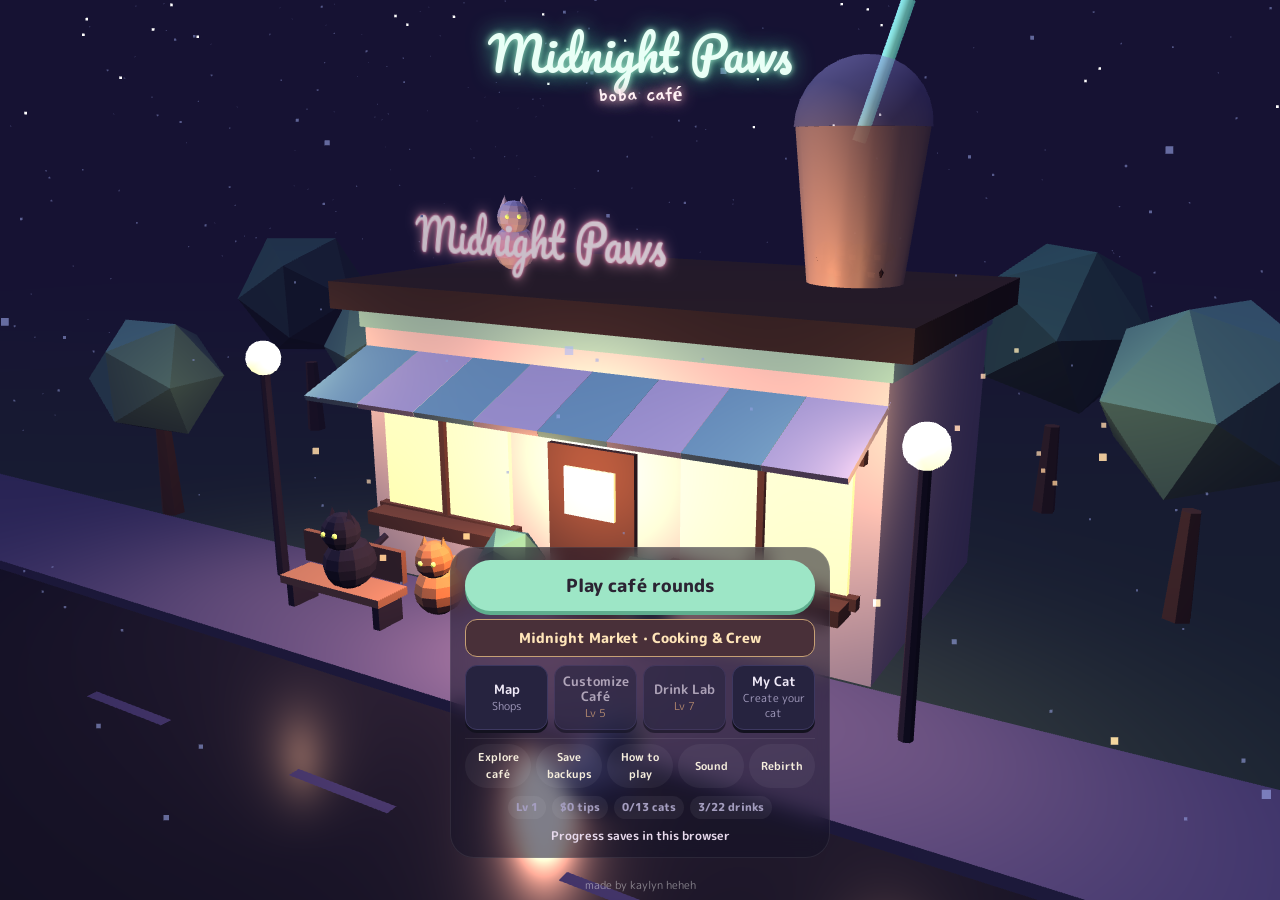
==== commit 51d2b3ee: "Line up the drinks counter and let machines work while players move" ====
--- a/index.html
+++ b/index.html
@@ -13,10 +13,10 @@
 <script src="market-scene.js?v=5"></script>
 <script src="market-cooking.js?v=5"></script>
 <script src="market.js?v=5"></script>
-<link rel="stylesheet" href="cafe-service.css?v=9">
-<link rel="stylesheet" href="original-room.css?v=9">
-<script src="cafe-room.js?v=9"></script>
-<script src="cafe-service.js?v=9"></script>
+<link rel="stylesheet" href="cafe-service.css?v=10">
+<link rel="stylesheet" href="original-room.css?v=10">
+<script src="cafe-room.js?v=10"></script>
+<script src="cafe-service.js?v=10"></script>
 <style>
 /* Layout: one screen, no scroll. HUD strip / night café scene (flexible) / back bar = two tiled benches of machines + a prep column (cups, shaker, trash) right beside them. Deliberately single dark theme. */
 :root{
@@ -869,10 +869,10 @@
       <p class="bw-round-saved" hidden></p>
       <ol class="bw-round-route" aria-label="Service route">
         <li><b>Register</b><span>Ask the next cat in line.</span></li>
-        <li><b>Kitchen</b><span>Pour, top and seal. Cook any food on the ticket.</span></li>
-        <li><b>Pickup</b><span>Bring every finished item to the pickup counter.</span></li>
+        <li><b>Tea bar</b><span><span class="bw-round-desktop">Press <kbd>E</kbd> at Cups, then <kbd>E</kbd> at Tea.</span><span class="bw-round-touch">Use the action button at Cups, then at Tea.</span> Choose a number or tap a tea.</span></li>
+        <li><b>Pickup</b><span>Scoop the requested topping, seal the lid, then serve the drink.</span></li>
       </ol>
-      <p class="bw-round-tip">Quick greetings and deliveries earn bigger tips.</p>
+      <p class="bw-round-tip">Watch the machine timers. Finished cups wait for you.</p>
       <div class="bw-round-actions">
         <button type="button" data-service="begin">Start round</button>
         <button type="button" data-service="crew">Manage crew</button>
@@ -4115,8 +4115,8 @@
 
 /* ================= v10: guidebook ================= */
 const GUIDE=[
- ['Café rounds','<p class="gp">Read the round goal and press <b>Start round</b> when you are ready. Use <b>WASD</b> to walk, move the mouse to look and press <b>E</b> to interact. <b>Esc</b> releases the mouse for menus. On a phone, use the stick, drag to look and tap the action button.</p><ol class="gsteps"><li>Take the first cat’s order at the <b>register</b>. You can greet the next cat before making the first drink. Cats lose patience while waiting to order and while waiting for pickup.</li><li>Take a cup. Use the brewer shown on the ticket guide, add the topping and seal the lid. Hold <b>Shift</b> to sprint. An open drink can spill, so seal it before running when you can.</li><li>Bring drinks and food to the <b>pickup counter</b>. Clear the counter when it needs cleaning. Use <b>1–3</b> to choose a ticket.</li><li>Serve three complete orders to finish your first round. Use the break to review your earnings or hire a worker.</li></ol>'],
- ['Café workers','<p class="gp">Spend tips on the job where you want help. The cashier writes tickets at the register, the barista makes drinks, the cook prepares food, the server carries finished items to pickup, and the cleaner clears the counter.</p><p class="gp">You can handle any unstaffed job yourself. Your hires and training carry over to later rounds.</p>'],
+ ['Café rounds','<p class="gp">Press <b>Start round</b> when you are ready. Use <b>WASD</b> to move, the mouse to look and <b>E</b> to use the station in front of you. On a phone, use the stick, drag to look and tap the action button.</p><ol class="gsteps"><li>Take a cat’s order at the register. Press <b>E</b> at the cup shelf, then <b>E</b> at the tea machine. Press the number next to a tea or click its name.</li><li>The machine keeps your cup while it fills. Take another ticket or start a second cup. Come back with an empty hand when the timer says <b>Ready</b>.</li><li>Add the requested boba, then put the cup in the lid press. Collect it when sealed and carry it to the pickup counter. Clear used trays there.</li><li>Serve three cats to finish round one. Quick greetings and deliveries earn bigger tips. Hold <b>Shift</b> to sprint. An open drink can spill.</li></ol>'],
+ ['Café workers','<p class="gp">Spend tips on the job where you want help. The cashier writes tickets, the barista brews tea and seals cups, the toppings specialist adds boba, the server delivers drinks, and the cleaner clears pickup trays.</p><p class="gp">You can handle any unstaffed job yourself. Your hires and training carry over to later rounds.</p>'],
  ['Explore controls',`<table class="gtab"><tr><td><kbd>W A S D</kbd> or arrows</td><td>Walk</td></tr><tr><td>Drag the mouse</td><td>Look around</td></tr><tr><td><kbd>E</kbd></td><td>Use the station you’re standing at</td></tr>
   <tr><td>Hold <kbd>E</kbd> or <kbd>1</kbd>–<kbd>9</kbd></td><td>Pour or scoop</td></tr><tr><td><kbd>Space</kbd></td><td>Shake, then serve</td></tr><tr><td><kbd>N</kbd></td><td>Read the current ticket</td></tr><tr><td>Scroll</td><td>Zoom</td></tr><tr><td><kbd>Esc</kbd></td><td>Close a window</td></tr></table>`],
  ['Shops',`<p class="gp">Press <span class="gk">Shop</span> and pick a store. You’ll arrive on the sidewalk, so walk in through the door.</p>
@@ -5798,7 +5798,7 @@
       const recipe=DRINKS.find(d=>d.id===order.drink),rare=!!COATS.find(c=>c.id===order.coat).rare;
       S.combo++;S.best=Math.max(S.best,S.combo);
       const serviceQuality=Math.min(order.greetingQuality??1,order.left/order.limit);
-      const base=recipe.price+(order.top?1:0)+(order.dessert?4:0)+Math.round(4*serviceQuality);
+      const base=recipe.price+(order.top?1:0)+Math.round(4*serviceQuality);
       const pay=Math.round(base*mult()*(rare?3:1)*(1+.25*(S.rebirths||0)));
       S.money+=pay;S.earned+=pay;S.served++;S.perfect++;
       if(!S.met.includes(order.coat))S.met.push(order.coat);
--- a/cafe-service.css
+++ b/cafe-service.css
@@ -114,6 +114,11 @@
 .bw-round-route li {display:grid; grid-template-columns:72px 1fr; align-items:baseline; gap:8px; padding:4px 0}
 .bw-round-route b {color:#3f6659; font-weight:800}
 .bw-round-route span {color:#464149}
+.bw-round-route kbd {font:750 .9em var(--body,system-ui);color:#385f51}
+.bw-round-route .bw-round-touch {display:none}
+@media(pointer:coarse) {
+  .bw-round-route .bw-round-desktop {display:none}.bw-round-route .bw-round-touch {display:inline}
+}
 .bw-round-tip {margin:6px 0 17px; font-size:12px; color:#655244}
 .bw-round-actions {display:flex; flex-wrap:wrap; align-items:center; gap:8px}
 #bobaService .bw-round-actions button {min-height:44px; border:1px solid #35624f; border-radius:10px; padding:7px 17px; background:#315e4e; color:#fff9eb; font-weight:800}
@@ -151,3 +156,59 @@
   .bw-round-tip {grid-area:tip;font-size:11px}
   .bw-round-actions {grid-area:actions;margin-top:6px}
 }
+
+.bw-recipe-panel {
+  position:absolute; inset:0; z-index:5; display:grid; place-items:center; overflow:auto;
+  padding:14px; background:#17162993; color:#302b34;
+}
+.bw-recipe-card {
+  width:min(100%,450px); max-height:100%; display:flex; flex-direction:column; gap:9px;
+  overflow:auto; padding:20px; border:1px solid #c1a17c; border-top:6px solid #477364;
+  border-radius:16px; background:#fcf1db; box-shadow:0 10px 35px #14122177;
+}
+.bw-recipe-card :is(h2,p) {margin:0}
+.bw-recipe-card h2 {font:700 clamp(23px,4vw,29px)/1.1 var(--display,system-ui); letter-spacing:-.035em}
+.bw-recipe-card header {display:flex; align-items:start; justify-content:space-between; gap:10px}
+.bw-recipe-ticket {font-size:14px; color:#664831; font-weight:700}
+.bw-recipe-options {display:grid; grid-template-columns:repeat(2,minmax(0,1fr)); gap:7px; min-height:0; overflow-y:auto; padding:3px}
+#bobaService .bw-recipe-options button {
+  display:flex;align-items:center;gap:9px;text-align:left;min-height:49px;padding:7px 9px;
+  background:#fff8e9;border:1px solid #bfae93;border-radius:9px;color:#343137;font-weight:750;line-height:1.2;
+}
+#bobaService .bw-recipe-options button[data-requested=true] {background:#dfedda;border-color:#60856f}
+#bobaService .bw-recipe-options button:hover {border-color:#355f50;box-shadow:inset 0 0 0 1px #355f50}
+.bw-recipe-options kbd {
+  display:grid;place-items:center;flex:none;min-width:25px;height:25px;padding-inline:3px;
+  border:1px solid #a09c88;border-bottom-width:2px;border-radius:5px;color:#4d5449;background:#fffaeb;font:bold 13px/1 system-ui;
+}
+#bobaService .bw-recipe-close {min-height:36px;padding:5px 12px;align-self:start;border:1px solid #a8a28c;border-radius:8px;background:transparent;color:#4c4b43;font-weight:700}
+.bw-recipe-pages {display:flex;align-items:center;justify-content:space-between;gap:8px;font-size:12px;color:#625042}
+#bobaService .bw-recipe-pages button {min-height:34px;padding:5px 10px;border:1px solid #a8a28c;border-radius:8px;background:#f5e5c9;color:#394d43;font-weight:750}
+#bobaService .bw-recipe-pages button:disabled {opacity:.5}
+#bobaService .bw-recipe-card button:focus-visible {outline:3px solid #a35931;outline-offset:0}
+.bw-machine-timers {display:grid;grid-template-columns:repeat(2,minmax(0,1fr));gap:3px 5px;font-variant-numeric:tabular-nums}
+.bw-machine-timers:not(:empty) {margin-top:5px}
+.bw-machine-timers:has(> :only-child) {grid-template-columns:minmax(0,1fr)}
+.bw-machine-timer {
+  min-width:0;display:grid;grid-template-columns:minmax(0,1fr) auto;align-items:baseline;gap:1px 5px;
+  padding:3px 5px;border-radius:5px;background:#343048;color:#fff3dd;line-height:1.15;
+}
+.bw-machine-timer strong {font-size:11px;font-weight:750;overflow:hidden;text-overflow:ellipsis;white-space:nowrap}
+.bw-machine-timer small {font-size:10px;color:#ffe3ac;white-space:nowrap}
+.bw-machine-timer meter {grid-column:1/-1;width:100%;height:4px;appearance:none;border:0;background:#665c6b;border-radius:2px}
+.bw-machine-timer meter::-webkit-meter-bar {height:4px;border:0;background:#665c6b;border-radius:2px}
+.bw-machine-timer meter::-webkit-meter-optimum-value {background:#f0c584;border-radius:2px}
+.bw-machine-timer meter::-moz-meter-bar {background:#f0c584;border-radius:2px}
+.bw-machine-timer[data-ready=true] {background:#315b4f}
+.bw-machine-timer[data-ready=true] small {font-weight:bold;color:#d0f6d8}
+.bw-machine-timer[data-ready=true] meter::-webkit-meter-optimum-value {background:#ace2bf}
+.bw-action-pulse {font-size:11px;color:#bdeaca;font-variant-numeric:tabular-nums}
+@media(max-width:600px) {
+  .bw-recipe-card {padding:14px;gap:7px}.bw-recipe-options{gap:5px}
+  #bobaService .bw-recipe-options button {min-height:44px;padding:6px;gap:6px;font-size:13px}
+  .bw-machine-timer{padding:3px 4px;gap:1px 3px}.bw-machine-timer strong,.bw-machine-timer small{font-size:10px}
+}
+@media(max-height:470px) {
+  .bw-recipe-panel {padding:6px}.bw-recipe-card{padding:10px 14px;gap:4px}
+  .bw-recipe-card h2{font-size:20px}#bobaService .bw-recipe-options button{min-height:35px}
+}
--- a/original-room.css
+++ b/original-room.css
@@ -55,4 +55,27 @@
 #bobaService .bw-sprint { touch-action:manipulation; white-space:nowrap; }
 #bobaService .bw-sprint[aria-pressed="true"] { background:#a6e4bf; color:#243d36; border-color:#b6ebcb; }
 .bw-person[data-mood="angry"] .bw-cat-face { transform:rotate(-5deg); }
+.bw-dual-tap {position:absolute;top:0;bottom:8%;width:50%;left:0}
+.bw-dual-tap:nth-child(2) {left:50%}
+.bw-led {
+  position:absolute;top:23%;left:16%;right:16%;padding:3px 0 5px;overflow:hidden;
+  border:2px solid #a69d80;border-radius:3px;background:#333739;color:#fff3cc;
+  text-align:center;white-space:nowrap;font:bold 12px/1 system-ui,sans-serif;
+}
+.bw-led::after {content:"";position:absolute;bottom:1px;left:0;height:2px;width:var(--fill,0%);background:#ffc67f}
+.bw-led.bw-ready {background:#20584a;color:#e7ffe8;border-color:#9bd8b4}
+.bw-led.bw-ready::after {background:#99e9b9}
+.bw-dual-tap .bw-led {left:13%;right:13%;top:17%}
+.bw-tap-glass {
+  position:absolute;bottom:12%;left:38%;width:24%;height:22%;display:none;
+  border:2px solid #eee3ce;clip-path:polygon(0 0,100% 0,88% 100%,12% 100%);
+  background:linear-gradient(to top,var(--brew) var(--fill,0%),#eee9d899 var(--fill,0%));
+}
+.bw-has-cup .bw-tap-glass {display:block}
+.bw-running .bw-eq-top .bw-eq-a {animation:bw-scoop .5s ease-in-out infinite alternate}
+.bw-running .bw-eq-lid .bw-eq-a {animation:bw-press .55s ease-in-out infinite alternate}
+.bw-wipe-cloth {position:absolute;bottom:12%;left:42%;width:23%;height:10%;background:#a2ddc4;border-radius:3px;animation:bw-wipe .48s ease-in-out infinite alternate}
+@keyframes bw-scoop {from{transform:rotate(25deg)}to{transform:rotate(-27deg) translate(-6px,-4px)}}
+@keyframes bw-press {from{transform:translateY(0)}to{transform:translateY(12px)}}
+@keyframes bw-wipe {from{transform:translateX(-14px)}to{transform:translateX(14px)}}
 @media (prefers-reduced-motion: reduce) { .bw-person { transition: none; } }
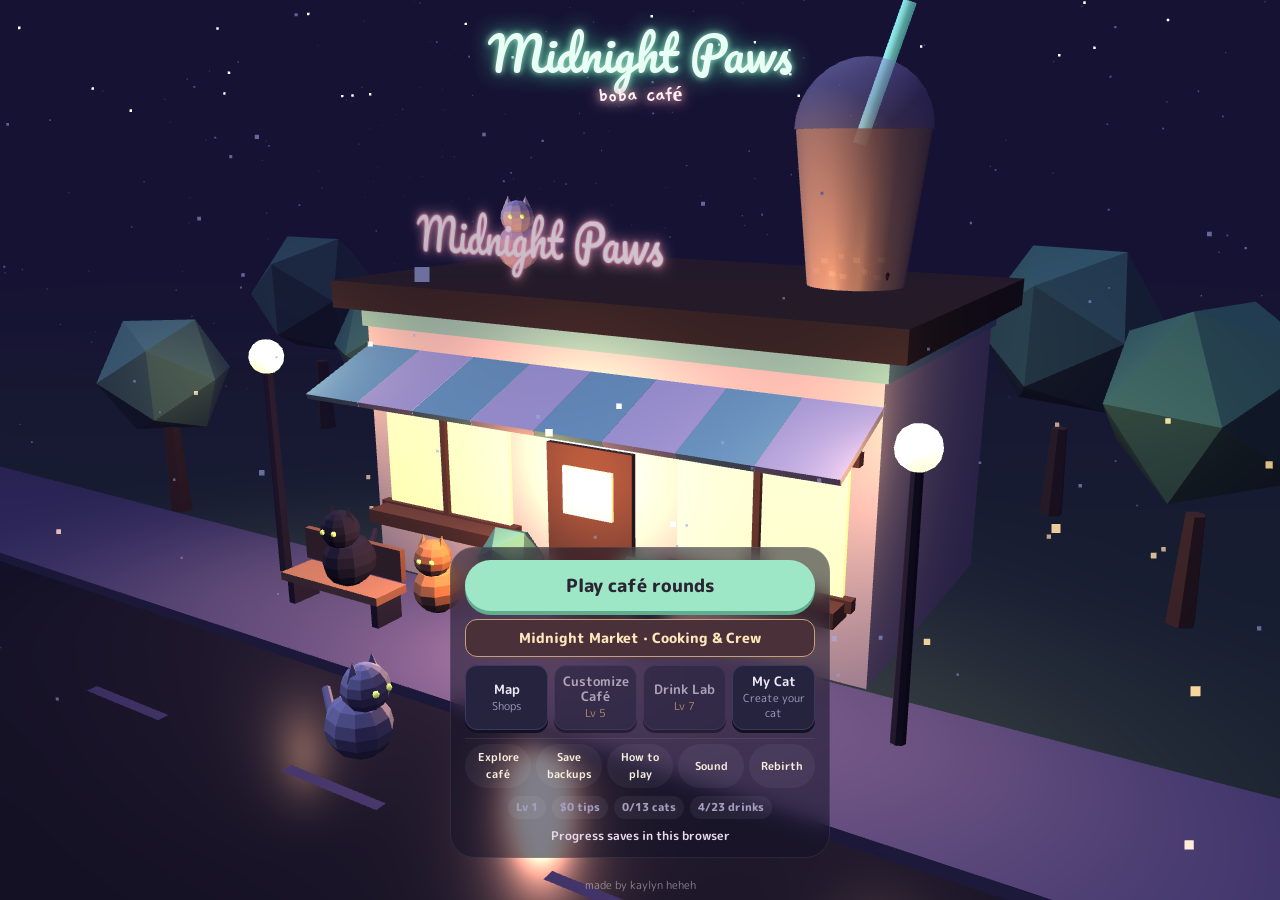
==== commit 1d052592: "Build tea and milk separately, add ice and shake sealed drinks" ====
--- a/index.html
+++ b/index.html
@@ -13,10 +13,10 @@
 <script src="market-scene.js?v=5"></script>
 <script src="market-cooking.js?v=5"></script>
 <script src="market.js?v=5"></script>
-<link rel="stylesheet" href="cafe-service.css?v=10">
-<link rel="stylesheet" href="original-room.css?v=10">
-<script src="cafe-room.js?v=10"></script>
-<script src="cafe-service.js?v=10"></script>
+<link rel="stylesheet" href="cafe-service.css?v=11">
+<link rel="stylesheet" href="original-room.css?v=11">
+<script src="cafe-room.js?v=11"></script>
+<script src="cafe-service.js?v=11"></script>
 <style>
 /* Layout: one screen, no scroll. HUD strip / night café scene (flexible) / back bar = two tiled benches of machines + a prep column (cups, shaker, trash) right beside them. Deliberately single dark theme. */
 :root{
@@ -869,8 +869,8 @@
       <p class="bw-round-saved" hidden></p>
       <ol class="bw-round-route" aria-label="Service route">
         <li><b>Register</b><span>Ask the next cat in line.</span></li>
-        <li><b>Tea bar</b><span><span class="bw-round-desktop">Press <kbd>E</kbd> at Cups, then <kbd>E</kbd> at Tea.</span><span class="bw-round-touch">Use the action button at Cups, then at Tea.</span> Choose a number or tap a tea.</span></li>
-        <li><b>Pickup</b><span>Scoop the requested topping, seal the lid, then serve the drink.</span></li>
+        <li><b>Tea bar</b><span><span class="bw-round-desktop">Press <kbd>E</kbd> for a cup, then <kbd>E</kbd> to brew.</span><span class="bw-round-touch">Take a cup, then tap the brewer.</span> Add milk, ice and toppings as ordered.</span></li>
+        <li><b>Pickup</b><span>Seal the cup, run it through the shaker, then serve.</span></li>
       </ol>
       <p class="bw-round-tip">Watch the machine timers. Finished cups wait for you.</p>
       <div class="bw-round-actions">
@@ -986,12 +986,12 @@
   cocoa:{name:'Cocoa powder',kind:'powder',c:'#6a4030',short:'COCOA'},
   pearls:{name:'Boba pearls',kind:'top',c:'#3b2216',bowl:'#5a3320',cost:0,short:'BOBA'},
   minitap:{name:'Mini tapioca',kind:'top',c:'#efe2c6',bowl:'#d8c39b',cost:15,short:'MINI'},
-  nata:{name:'Nata de coco',kind:'top',c:'#f2f7f4',bowl:'#dfeee9',cost:30,short:'NATA'},
+  nata:{name:'Coconut Jelly',kind:'top',c:'#f2f7f4',bowl:'#dfeee9',cost:0,short:'COCONUT JELLY'},
   pudding:{name:'Egg pudding',kind:'top',c:'#f3d27a',bowl:'#f0c766',cost:45,short:'PUDDING'},
   lychee:{name:'Lychee jelly',kind:'top',c:'#f6c3d2',bowl:'#f2b7c8',cost:60,short:'LYCHEE'},
   redbean:{name:'Red bean',kind:'top',c:'#7a2e2e',bowl:'#8c3a36',cost:75,short:'RED BEAN'},
   popping:{name:'Popping boba',kind:'top',c:'#ff8fa3',bowl:'#ffb3c0',cost:90,short:'POPPING'},
-  foam:{name:'Cheese foam',kind:'top',c:'#fbf3e0',bowl:'#fbf3e0',cost:110,short:'CHEESE FOAM'},
+  foam:{name:'Foam',kind:'top',c:'#fbf3e0',bowl:'#fbf3e0',cost:0,short:'FOAM'},
   aloe:{name:'Aloe vera',kind:'top',c:'#d9f2c4',bowl:'#cfeab8',cost:130,short:'ALOE'},
   grassjelly:{name:'Grass jelly',kind:'top',c:'#2f2a22',bowl:'#3a342b',cost:150,short:'GRASS JELLY'},
   crystal:{name:'Crystal boba',kind:'top',c:'#eef6f6',bowl:'#dfeff0',cost:170,short:'CRYSTAL'},
@@ -1002,7 +1002,8 @@
 const DRINKS=[
   {id:'classic',name:'Classic Milk Tea',ings:['black','milk'],price:5,cost:0},
   {id:'jasminemt',name:'Jasmine Milk Tea',ings:['jasmine','milk'],price:5,cost:0},
-  {id:'bsmilk',name:'Brown Sugar Milk',ings:['brownsugar','milk'],price:6,cost:0},
+  {id:'bsmilk',name:'Brown Sugar Milk Tea',ings:['black','brownsugar','milk'],price:6,cost:0},
+  {id:'jasminetea',name:'Jasmine Tea',ings:['jasmine'],price:4,cost:0},
   {id:'greentea',name:'Green Tea',ings:['green'],price:4,cost:15},
   {id:'thaitea',name:'Thai Tea',ings:['thai','milk'],price:6,cost:25},
   {id:'wmlatte',name:'Wintermelon Latte',ings:['wintermelon','milk'],price:6,cost:30},
@@ -1050,7 +1051,8 @@
 
 /* ---------- Save ---------- */
 const KEY='midnight-paws-boba-v1';
-let S={money:0,unlocked:['classic','jasminemt','bsmilk','pearls'],served:0,perfect:0,combo:0,best:0,xp:0,level:1,met:[],goals:[],fresh:[],freshIng:[],lastDay:'',dayStreak:0,earned:0,creations:[],bestCatch:0,audio:{all:true,music:true,rain:true,sfx:true}};
+const STARTER_MENU=['classic','jasminemt','bsmilk','jasminetea','pearls','foam','nata'];
+let S={money:0,unlocked:[...STARTER_MENU],served:0,perfect:0,combo:0,best:0,xp:0,level:1,met:[],goals:[],fresh:[],freshIng:[],lastDay:'',dayStreak:0,earned:0,creations:[],bestCatch:0,audio:{all:true,music:true,rain:true,sfx:true}};
 let checkpointShift;
 let lastSave=null, unreadableSave=false;
 function warnSave(message){
@@ -1064,6 +1066,7 @@
     const stored=JSON.parse(lastSave);
     if(!stored || !Array.isArray(stored.unlocked))throw new Error('Invalid save');
     Object.assign(S,stored);
+    S.unlocked=[...new Set([...S.unlocked,...STARTER_MENU])];
   }
 }catch(error){
   unreadableSave=true;
@@ -3553,7 +3556,7 @@
   const base=new T.Mesh(new T.CylinderGeometry(r0,r0,.006,28),m3('#ffffff',{transparent:true,opacity:.35,roughness:.05}));base.position.y=.003;g.add(base);
   const rim=new T.Mesh(new T.TorusGeometry(r1,.0035,6,32),m3('#ffffff',{roughness:.2}));rim.rotation.x=Math.PI/2;rim.position.y=H;g.add(rim);
   const shine=new T.Mesh(new T.PlaneGeometry(.012,H*.78),new T.MeshBasicMaterial({color:'#ffffff',transparent:true,opacity:.32,depthWrite:false}));shine.position.set(-.05,H*.5,.055);shine.rotation.y=-.7;g.add(shine);
-  const lh=Math.max(0,lvl*(H-.012)),y0=.006;
+  const lh=Math.max(0,Math.min(lvl*(H-.012),cup.topping==='foam'?H-.068:H)),y0=.006;
   const seg=(a,b,col,op)=>{if(b-a<.002)return null;const m=new T.Mesh(new T.CylinderGeometry(rAt(b)-.005,rAt(a)-.005,b-a,26),m3(col,{roughness:.22,transparent:op<1,opacity:op}));m.position.y=(a+b)/2;g.add(m);return m;};
   if(lh>.004){
     if(cup.shaken){const col=blend(liq,cup),milky=amt(cup,'milk')>0;
@@ -3571,8 +3574,8 @@
     const d=new T.Mesh(new T.SphereGeometry(rAt(fy+.04)-.006,20,8,0,Math.PI*2,0,Math.PI/2),m3('#fffaf0',{roughness:.95}));d.scale.y=.25;d.position.y=fy+.04;g.add(d);}
   if(amt(cup,'ice')){const top=Math.max(y0+lh,.09);const im=new T.InstancedMesh(new T.BoxGeometry(.036,.034,.036),m3('#eaf7ff',{transparent:true,opacity:.62,roughness:.03}),6),o=new T.Object3D();
     for(let i=0;i<6;i++){const a=i*1.05;o.position.set(Math.cos(a)*.032,top-.03-(i%2)*.025,Math.sin(a)*.032);o.rotation.set(i,i*2,i*.5);o.updateMatrix();im.setMatrixAt(i,o.matrix);}im.instanceMatrix.needsUpdate=true;g.add(im);}
-  if(cup.shaken){const film=new T.Mesh(new T.CircleGeometry(r1+.002,32),new T.MeshStandardMaterial({map:filmTex(),roughness:.35,transparent:true,opacity:.95}));film.rotation.x=-Math.PI/2;film.position.y=H+.002;g.add(film);
-    const st=new T.Mesh(new T.CylinderGeometry(.011,.011,.34,12),new T.MeshStandardMaterial({map:strawTex('#9de6c6'),roughness:.4}));st.position.set(.022,H+.05,-.005);st.rotation.z=-.2;g.add(st);}
+  if(cup.sealed||cup.shaken){const film=new T.Mesh(new T.CircleGeometry(r1+.002,32),new T.MeshStandardMaterial({map:filmTex(),roughness:.35,transparent:true,opacity:.95}));film.rotation.x=-Math.PI/2;film.position.y=H+.002;g.add(film);}
+  if(cup.shaken){const st=new T.Mesh(new T.CylinderGeometry(.011,.011,.34,12),new T.MeshStandardMaterial({map:strawTex('#9de6c6'),roughness:.4}));st.position.set(.022,H+.05,-.005);st.rotation.z=-.2;g.add(st);}
   return g;
 }
 
@@ -4115,8 +4118,8 @@
 
 /* ================= v10: guidebook ================= */
 const GUIDE=[
- ['Café rounds','<p class="gp">Press <b>Start round</b> when you are ready. Use <b>WASD</b> to move, the mouse to look and <b>E</b> to use the station in front of you. On a phone, use the stick, drag to look and tap the action button.</p><ol class="gsteps"><li>Take a cat’s order at the register. Press <b>E</b> at the cup shelf, then <b>E</b> at the tea machine. Press the number next to a tea or click its name.</li><li>The machine keeps your cup while it fills. Take another ticket or start a second cup. Come back with an empty hand when the timer says <b>Ready</b>.</li><li>Add the requested boba, then put the cup in the lid press. Collect it when sealed and carry it to the pickup counter. Clear used trays there.</li><li>Serve three cats to finish round one. Quick greetings and deliveries earn bigger tips. Hold <b>Shift</b> to sprint. An open drink can spill.</li></ol>'],
- ['Café workers','<p class="gp">Spend tips on the job where you want help. The cashier writes tickets, the barista brews tea and seals cups, the toppings specialist adds boba, the server delivers drinks, and the cleaner clears pickup trays.</p><p class="gp">You can handle any unstaffed job yourself. Your hires and training carry over to later rounds.</p>'],
+ ['Café rounds','<p class="gp">Use <b>WASD</b> to move, the mouse to look and <b>E</b> to work. On a phone, use the stick, drag to look and tap the action button.</p><ol class="gsteps"><li>Ask for an order, grab a cup and choose its base at the tea brewer by number or tap. Take another order while it pours.</li><li><b>Brown Sugar Milk Tea</b> starts with Brown Sugar Tea and needs a separate pour of milk. For <b>Jasmine Tea</b>, brew the Jasmine Tea base and skip the milk. Follow the ticket for ice and toppings.</li><li>Add the requested topping, such as foam or coconut jelly. Seal the drink at the lid press, move it to the shaker, then deliver it at pickup.</li><li>Collect each cup with an empty hand when its timer says <b>Ready</b>. Serve three cats to finish round one.</li></ol>'],
+ ['Café workers','<p class="gp">Miso writes tickets. Nori brews tea, seals cups and runs the shaker. Peach adds milk and ice, Bao handles toppings and Yuzu delivers finished drinks.</p><p class="gp">Open <b>Crew</b> to hire or train a worker. You can do any of these jobs yourself.</p>'],
  ['Explore controls',`<table class="gtab"><tr><td><kbd>W A S D</kbd> or arrows</td><td>Walk</td></tr><tr><td>Drag the mouse</td><td>Look around</td></tr><tr><td><kbd>E</kbd></td><td>Use the station you’re standing at</td></tr>
   <tr><td>Hold <kbd>E</kbd> or <kbd>1</kbd>–<kbd>9</kbd></td><td>Pour or scoop</td></tr><tr><td><kbd>Space</kbd></td><td>Shake, then serve</td></tr><tr><td><kbd>N</kbd></td><td>Read the current ticket</td></tr><tr><td>Scroll</td><td>Zoom</td></tr><tr><td><kbd>Esc</kbd></td><td>Close a window</td></tr></table>`],
  ['Shops',`<p class="gp">Press <span class="gk">Shop</span> and pick a store. You’ll arrive on the sidewalk, so walk in through the door.</p>
@@ -5275,7 +5278,7 @@
     x.fillStyle='#2b2433';x.font='800 30px "M PLUS Rounded 1c",system-ui,sans-serif';x.textAlign='center';x.fillText('Periodic Table of Boba',320,44);
     const el=[['Bt','Black tea','#c98a5a'],['Jm','Jasmine','#e3d98a'],['Gt','Green tea','#9fcf7a'],['Ol','Oolong','#d9a85e'],['Th','Thai tea','#f2a25a'],['Mk','Milk','#f4ede0'],
       ['Bs','Brown sugar','#a8673a'],['Wm','Wintermelon','#d8e6a8'],['Hn','Honey','#f5c84b'],['Mg','Mango','#f5b04b'],['Mt','Matcha','#79ab55'],['Tr','Taro','#b69ad8'],
-      ['Ub','Ube','#8f6fc8'],['Cc','Cocoa','#7a4e30'],['Pr','Pearls','#3b2216'],['Nc','Nata','#f1f1e6'],['Pd','Pudding','#f5d36a'],['Cf','Cheese foam','#fff8e8']];
+      ['Ub','Ube','#8f6fc8'],['Cc','Cocoa','#7a4e30'],['Pr','Pearls','#3b2216'],['Cj','Coconut jelly','#f1f1e6'],['Pd','Pudding','#f5d36a'],['Fm','Foam','#fff8e8']];
     el.forEach(([s,n,col],i)=>{const cx=40+(i%6)*95,cy=70+Math.floor(i/6)*100;x.fillStyle=col;x.fillRect(cx,cy,86,88);x.strokeStyle='#2b2433';x.lineWidth=3;x.strokeRect(cx,cy,86,88);
       x.fillStyle='#2b2433';x.font='800 34px "M PLUS Rounded 1c",system-ui,sans-serif';x.fillText(s,cx+43,cy+50);x.font='700 12px "M PLUS Rounded 1c",system-ui,sans-serif';x.fillText(n,cx+43,cy+76);x.font='700 11px sans-serif';x.textAlign='left';x.fillText(String(i+1),cx+5,cy+14);x.textAlign='center';});
     add(new T.PlaneGeometry(2.8,1.66),new T.MeshStandardMaterial({map:new T.CanvasTexture(c),roughness:.85}),-2.4,2.35,-5.48);}
@@ -5400,7 +5403,7 @@
    <div class="rbbonus">✦ Rebirth ${n+1}: <b>+${(n+1)*25}% tips</b> on perfect drinks, forever</div>`;
   $('#rbGo').hidden=S.level<REBIRTH_LV;$('#rebirth').hidden=false;}
 function doRebirth(){window.BobaService?.resetForRebirth();
-  S.rebirths=(S.rebirths||0)+1;S.money=0;S.level=1;S.xp=0;S.combo=0;S.unlocked=['classic','jasminemt','bsmilk','pearls'];S.fresh=[];S.freshIng=[];save();
+  S.rebirths=(S.rebirths||0)+1;S.money=0;S.level=1;S.xp=0;S.combo=0;S.unlocked=[...STARTER_MENU];S.fresh=[];S.freshIng=[];save();
   $('#rebirth').hidden=true;sfx('rare');confetti(90);banner(`REBIRTH ✦ ${S.rebirths}`,`+${S.rebirths*25}% tips on perfect drinks forever`,'lvl');
   try{renderHUD();renderMenus();renderBar();}catch(e){}renderMenuScreen();}
 $('#rebirthBtn').onclick=()=>{initAudio();applyAudio();sfx('click');openRebirth();};
@@ -5771,6 +5774,21 @@
   exit(){setMoney(S.money);renderHUD();renderMenuScreen();}
 });
 /* ---------- Boot ---------- */
+const baseNames={
+  black:'Black Tea',jasmine:'Jasmine Tea',brownsugar:'Brown Sugar Tea',green:'Green Tea',thai:'Thai Tea',
+  wintermelon:'Wintermelon', 'honey-green':'Honey Green Tea',oolong:'Oolong Tea','mango-green':'Mango Green Tea',
+  matcha:'Matcha',strawberry:'Strawberry','taro-black':'Taro Black Tea','passion-jasmine':'Passion Fruit Jasmine',
+  ube:'Ube','brownsugar-matcha':'Brown Sugar Matcha',cocoa:'Cocoa','honey-oolong':'Honey Oolong',
+  'strawberry-matcha':'Strawberry Matcha','mango-thai':'Mango Thai Tea','wintermelon-oolong':'Wintermelon Oolong',
+  'ube-taro':'Ube Taro','passion-mango-green':'Tropical Passion'
+};
+const cafeDrinks=DRINKS.map(recipe=>{
+  const baseIngredients=recipe.ings.filter(id=>id!=='milk');
+  const base=recipe.id==='bsmilk'?'brownsugar':baseIngredients.join('-');
+  const amounts=Object.fromEntries(baseIngredients.map(id=>[id,1]));
+  const baseColor='#'+blend(baseIngredients,{amt:amounts}).map(n=>Math.round(n).toString(16).padStart(2,'0')).join('');
+  return {...recipe,base,baseName:baseNames[base],baseColor,baseIngredients};
+});
 // The walk-in service uses the original café's model factories and the player's décor.
 window.BobaOriginalArt={
   cat(id,apron){const coat=COATS.find(c=>c.id===id)||COATS[0];return buildCat3(coatOpts(coat,'none',apron));},
@@ -5781,8 +5799,11 @@
   furnishings(){return (S.cafe3d||defaultCafe3()).items;},
   player(){return {fur:(COATS.find(c=>c.id===S.me?.coat)||COATS[0]).fur,apron:S.me?.apron||'#9de6c6'};},
   cup(serving){
-    const recipe=DRINKS.find(d=>d.id===serving?.flavor),order=recipe?recipe.ings.slice():[];
-    return cupMesh3({order,amt:Object.fromEntries(order.map(id=>[id,1])),topping:serving?.top||null,shaken:serving?.stage==='ready'});
+    const recipe=cafeDrinks.find(d=>d.base===serving?.base),order=recipe?[...recipe.baseIngredients]:[];
+    if(serving?.milk)order.push('milk');
+    if(serving?.ice)order.push('ice');
+    const sealed=['sealed','shaking','ready'].includes(serving?.stage);
+    return cupMesh3({order,amt:Object.fromEntries(order.map(id=>[id,1])),topping:serving?.top||null,sealed,shaken:serving?.stage==='ready'});
   }
 };
 if(window.BobaService){
@@ -5791,7 +5812,7 @@
   $('#playBtn').textContent=S.cafeService?'My café rounds':'Play café rounds';
   $('#playBtn').onclick=window.BobaService.open;
   window.BobaService.init({
-    state:S,drinks:DRINKS,ingredients:ING,tops:TOPS,coats:COATS,names:NAMES,save,
+    state:S,drinks:cafeDrinks,ingredients:ING,tops:TOPS,coats:COATS,names:NAMES,save,
     portrait:id=>catSVG(COATS.find(c=>c.id===id),'happy','none'),
     enter(){history.replaceState(null,'','#cafe');initAudio();applyAudio();},
     reward(order){
@@ -5804,7 +5825,7 @@
       if(!S.met.includes(order.coat))S.met.push(order.coat);
       S.fresh=S.fresh.filter(id=>id!==order.drink&&id!==order.top);
       gainXP(rare?60:25);
-      goalEvent({perfect:true,pay,topping:!!order.top,fast:order.left>order.limit/2,drink:order.drink,noice:false,rare});
+      goalEvent({perfect:true,pay,topping:!!order.top,fast:order.left>order.limit/2,drink:order.drink,noice:order.ice===false,rare});
       setMoney(S.money);sfx('perfect',S.combo);
       return pay;
     },
--- a/cafe-service.css
+++ b/cafe-service.css
@@ -202,6 +202,9 @@
 .bw-machine-timer[data-ready=true] {background:#315b4f}
 .bw-machine-timer[data-ready=true] small {font-weight:bold;color:#d0f6d8}
 .bw-machine-timer[data-ready=true] meter::-webkit-meter-optimum-value {background:#ace2bf}
+.bw-machine-timer[data-machine=milk] {border-inline-start:3px solid #f3e4c9}
+.bw-machine-timer[data-machine=ice] {border-inline-start:3px solid #9bdae6}
+.bw-machine-timer[data-machine=shake] {border-inline-start:3px solid #d8acd7}
 .bw-action-pulse {font-size:11px;color:#bdeaca;font-variant-numeric:tabular-nums}
 @media(max-width:600px) {
   .bw-recipe-card {padding:14px;gap:7px}.bw-recipe-options{gap:5px}
--- a/original-room.css
+++ b/original-room.css
@@ -47,7 +47,6 @@
 .bw-till { position: absolute; bottom: 5%; left: 26%; right: 26%; height: 24%; border: 4px solid #3c373b; border-radius: 4px; background: #a7d4bd; color: #355144; text-align: center; }
 .bw-till b { font: bold 16px/1.4 system-ui, sans-serif; }
 .bw-till i { position: absolute; width: 20px; height: 12px; right: -31px; bottom: -1px; background: #e8b654; border-radius: 100% 100% 9% 9%; border-bottom: 3px solid #604f3d; }
-.bw-crumbs { position: absolute; bottom: 10%; left: 22%; right: 22%; padding: 3px; border-radius: 50%; background: #f5ebda; color: #78543a; }
 .bw-pass-tray { position:absolute; bottom:8%; left:11%; right:11%; height:13%; border:5px solid #8e6850; border-radius:14%; background:#aacbbd; box-shadow:0 4px #556d64; }
 .bw-view[data-renderer="css"] .bw-line-name { background:#314e49; border-color:#96be9c; color:#fff0cc; }
 .bw-view[data-renderer="css"] .bw-pass-name { background:#70513f; border-color:#d0a777; color:#fff0cc; }
@@ -74,8 +73,47 @@
 .bw-has-cup .bw-tap-glass {display:block}
 .bw-running .bw-eq-top .bw-eq-a {animation:bw-scoop .5s ease-in-out infinite alternate}
 .bw-running .bw-eq-lid .bw-eq-a {animation:bw-press .55s ease-in-out infinite alternate}
-.bw-wipe-cloth {position:absolute;bottom:12%;left:42%;width:23%;height:10%;background:#a2ddc4;border-radius:3px;animation:bw-wipe .48s ease-in-out infinite alternate}
 @keyframes bw-scoop {from{transform:rotate(25deg)}to{transform:rotate(-27deg) translate(-6px,-4px)}}
 @keyframes bw-press {from{transform:translateY(0)}to{transform:translateY(12px)}}
-@keyframes bw-wipe {from{transform:translateX(-14px)}to{transform:translateX(14px)}}
-@media (prefers-reduced-motion: reduce) { .bw-person { transition: none; } }
+.bw-fixture-cup {
+  display:none;position:absolute;bottom:1%;left:37%;height:30%;width:26%;
+  border:2px solid #f5e8d1;background:linear-gradient(to top,var(--brew) 80%,#e9e7d799 81%);
+  clip-path:polygon(0 0,100% 0,87% 100%,13% 100%);
+}
+.bw-has-cup .bw-fixture-cup { display:block; }
+.bw-eq-milk {inset:4% 16% 10%;border:0;border-bottom:6px solid #478b83;background:none;box-shadow:none}
+.bw-eq-milk .bw-eq-a {position:absolute;inset:0 4% 39%;border:3px solid #809888;border-top:6px solid #478b83;border-bottom:5px solid #91c9af;border-radius:29% 29% 23% 23%;background:linear-gradient(105deg,#f2e8d0,#fff7e9 45%,#decdae)}
+.bw-eq-milk .bw-eq-b {position:absolute;left:40%;width:20%;top:57%;height:13%;border-radius:0 0 5px 5px;background:#588b7d}
+.bw-running .bw-eq-milk .bw-eq-c {position:absolute;left:48%;top:67%;width:5%;height:17%;background:#fff9e8}
+.bw-eq-ice {inset:13% 13% 10%;border:0;border-bottom:5px solid #63798b;background:none;box-shadow:none}
+.bw-eq-ice .bw-eq-a {position:absolute;inset:0 0 39%;border:3px solid #78a0ae;border-top:7px solid #c3d1d2;border-radius:4px;background:repeating-conic-gradient(from 10deg at 50% 50%,#bee8ed 0 25%,#a1c9d3 0 50%,#d9eff0 0 75%,#c5e3e7 0) 0 0/18px 17px}
+.bw-eq-ice .bw-eq-b {position:absolute;left:32%;right:32%;top:60%;height:12%;background:#879da6;border-radius:0 0 5px 5px}
+.bw-running .bw-eq-ice .bw-eq-c {position:absolute;left:45%;top:70%;width:9px;height:8px;border:1px solid #9dbfc7;background:#d4f7ff;animation:bw-ice-drop .44s ease-in infinite}
+.bw-view .bw-eq-top {inset:45% 1% 10%;border-radius:4px;border:2px solid #a2b5af;background:linear-gradient(#c0cfc8,#758f8d);box-shadow:0 4px #516e6c}
+.bw-topping-bins {display:flex;position:absolute;left:3%;right:3%;top:4%;height:41%;gap:3px}
+.bw-eq-top .bw-topping-bins i {position:static;flex:1;width:auto;height:auto;transform:none;border:1px solid #665c58;border-radius:2px}
+.bw-topping-bins i:nth-child(1) {background:radial-gradient(circle at 34% 42%,#624649 2px,#312b34 3px,#77615a 4px) 0 0/8px 7px}
+.bw-topping-bins i:nth-child(2) {background:repeating-conic-gradient(from 13deg,#fff0c8 0 25%,#cab897 0 50%,#f4e3bc 0 75%,#efe0c1 0) 0 0/10px 8px}
+.bw-topping-bins i:nth-child(3) {background:radial-gradient(ellipse at 45% 70%,#fffbed 3px,#e6d7c0 5px,#fbf3df 7px) 0 0/11px 7px}
+.bw-view .bw-eq-top>.bw-eq-a {z-index:1;right:17%;top:-53%;height:64%;width:5%;transform-origin:bottom}
+.bw-eq-top>.bw-eq-a::after {content:"";position:absolute;left:-4px;bottom:0;width:12px;height:7px;border-radius:50%;background:#d4ae75}
+.bw-eq-top .bw-fixture-cup {left:63%;height:46%}
+.bw-running .bw-eq-top>.bw-eq-c {position:absolute;left:72%;top:30%;width:5px;height:5px;border-radius:50%;background:#443139;animation:bw-ice-drop .5s ease-in infinite}
+.bw-running[data-topping="nata"] .bw-eq-top>.bw-eq-c {border-radius:1px;background:#fff2cb}
+.bw-running[data-topping="foam"] .bw-eq-top>.bw-eq-c {border-radius:50%;width:8px;height:5px;background:#fff8df}
+.bw-eq-top+.bw-led {top:65%;left:7%;right:39%;font-size:8px}
+.bw-eq-milk+.bw-led {top:19%}
+.bw-eq-ice+.bw-led {top:47%}
+.bw-eq-lid .bw-eq-b {display:none}
+.bw-eq-shake {inset:20% 11% 10%;border:6px solid #886d83;border-top:0;border-bottom:11px solid #658e86;background:none;box-shadow:0 4px #645564;border-radius:18% 18% 6px 6px}
+.bw-shake-cradle {position:absolute;left:24%;right:24%;top:13%;bottom:10%;border:3px solid #8bbaab;border-top:6px solid #df9eb0;border-bottom:6px solid #578c82;border-radius:4px;transform-origin:50% 22%}
+.bw-shake-cradle .bw-fixture-cup {inset:2% 7% 0;height:96%;width:86%;border-top:4px solid #eed7c5}
+.bw-running .bw-shake-cradle {animation:bw-shake .25s ease-in-out infinite alternate}
+.bw-eq-shake+.bw-led {top:65%;left:14%;right:14%;font-size:10px}
+.bw-finished .bw-eq-lid .bw-fixture-cup {border-top:3px solid #b6dbbd}
+@keyframes bw-ice-drop {from{transform:translateY(-3px) rotate(0deg)}to{transform:translateY(11px) rotate(85deg)}}
+@keyframes bw-shake {from{transform:rotate(-15deg)}to{transform:rotate(15deg)}}
+@media (prefers-reduced-motion: reduce) {
+  .bw-person {transition:none}
+  .bw-running .bw-shake-cradle,.bw-running .bw-eq-ice .bw-eq-c,.bw-running .bw-eq-top .bw-eq-c,.bw-running .bw-eq-top .bw-eq-a,.bw-running .bw-eq-lid .bw-eq-a {animation:none}
+}
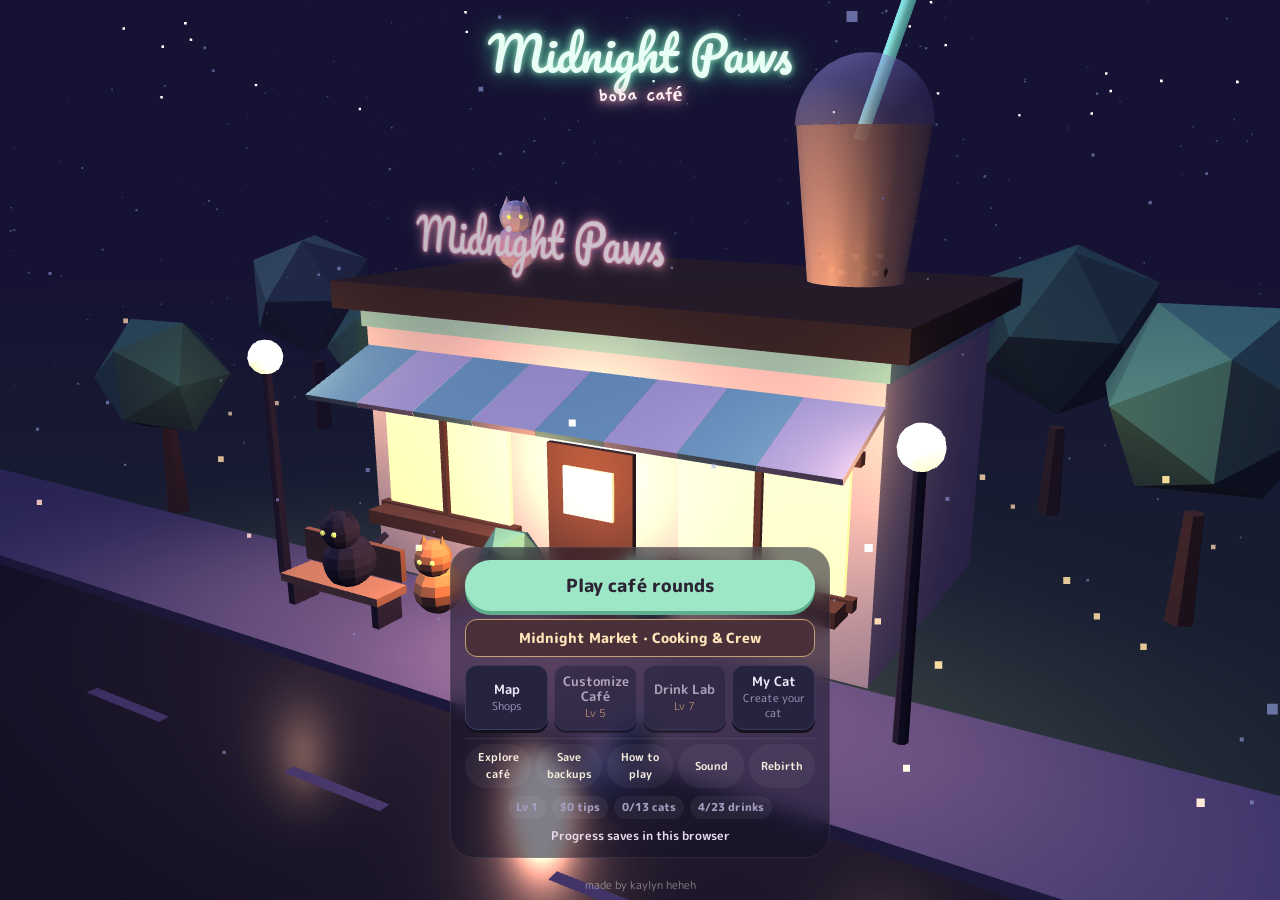
==== commit 1ca37200: "Give each café order time at the register" ====
--- a/index.html
+++ b/index.html
@@ -13,10 +13,10 @@
 <script src="market-scene.js?v=5"></script>
 <script src="market-cooking.js?v=5"></script>
 <script src="market.js?v=5"></script>
-<link rel="stylesheet" href="cafe-service.css?v=11">
-<link rel="stylesheet" href="original-room.css?v=11">
-<script src="cafe-room.js?v=11"></script>
-<script src="cafe-service.js?v=11"></script>
+<link rel="stylesheet" href="cafe-service.css?v=12">
+<link rel="stylesheet" href="original-room.css?v=12">
+<script src="cafe-room.js?v=12"></script>
+<script src="cafe-service.js?v=12"></script>
 <style>
 /* Layout: one screen, no scroll. HUD strip / night café scene (flexible) / back bar = two tiled benches of machines + a prep column (cups, shaker, trash) right beside them. Deliberately single dark theme. */
 :root{
@@ -868,7 +868,7 @@
       <p class="bw-round-goal"></p>
       <p class="bw-round-saved" hidden></p>
       <ol class="bw-round-route" aria-label="Service route">
-        <li><b>Register</b><span>Ask the next cat in line.</span></li>
+        <li><b>Register</b><span>Ask the next cat and stay nearby for two seconds while you write the ticket.</span></li>
         <li><b>Tea bar</b><span><span class="bw-round-desktop">Press <kbd>E</kbd> for a cup, then <kbd>E</kbd> to brew.</span><span class="bw-round-touch">Take a cup, then tap the brewer.</span> Add milk, ice and toppings as ordered.</span></li>
         <li><b>Pickup</b><span>Seal the cup, run it through the shaker, then serve.</span></li>
       </ol>
@@ -4118,7 +4118,7 @@
 
 /* ================= v10: guidebook ================= */
 const GUIDE=[
- ['Café rounds','<p class="gp">Use <b>WASD</b> to move, the mouse to look and <b>E</b> to work. On a phone, use the stick, drag to look and tap the action button.</p><ol class="gsteps"><li>Ask for an order, grab a cup and choose its base at the tea brewer by number or tap. Take another order while it pours.</li><li><b>Brown Sugar Milk Tea</b> starts with Brown Sugar Tea and needs a separate pour of milk. For <b>Jasmine Tea</b>, brew the Jasmine Tea base and skip the milk. Follow the ticket for ice and toppings.</li><li>Add the requested topping, such as foam or coconut jelly. Seal the drink at the lid press, move it to the shaker, then deliver it at pickup.</li><li>Collect each cup with an empty hand when its timer says <b>Ready</b>. Serve three cats to finish round one.</li></ol>'],
+ ['Café rounds','<p class="gp">Use <b>WASD</b> to move, the mouse to look and <b>E</b> to work. On a phone, use the stick, drag to look and tap the action button.</p><ol class="gsteps"><li>Ask for an order and stay at the register for two seconds while you write. Grab a cup and choose its base at the tea brewer by number or tap. Take another order while it pours.</li><li><b>Brown Sugar Milk Tea</b> starts with Brown Sugar Tea and needs a separate pour of milk. For <b>Jasmine Tea</b>, brew the Jasmine Tea base and skip the milk. Follow the ticket for ice and toppings.</li><li>Add the requested topping, such as foam or coconut jelly. Seal the drink at the lid press, move it to the shaker, then deliver it at pickup.</li><li>Collect each cup with an empty hand when its timer says <b>Ready</b>. Serve three cats to finish round one.</li></ol>'],
  ['Café workers','<p class="gp">Miso writes tickets. Nori brews tea, seals cups and runs the shaker. Peach adds milk and ice, Bao handles toppings and Yuzu delivers finished drinks.</p><p class="gp">Open <b>Crew</b> to hire or train a worker. You can do any of these jobs yourself.</p>'],
  ['Explore controls',`<table class="gtab"><tr><td><kbd>W A S D</kbd> or arrows</td><td>Walk</td></tr><tr><td>Drag the mouse</td><td>Look around</td></tr><tr><td><kbd>E</kbd></td><td>Use the station you’re standing at</td></tr>
   <tr><td>Hold <kbd>E</kbd> or <kbd>1</kbd>–<kbd>9</kbd></td><td>Pour or scoop</td></tr><tr><td><kbd>Space</kbd></td><td>Shake, then serve</td></tr><tr><td><kbd>N</kbd></td><td>Read the current ticket</td></tr><tr><td>Scroll</td><td>Zoom</td></tr><tr><td><kbd>Esc</kbd></td><td>Close a window</td></tr></table>`],
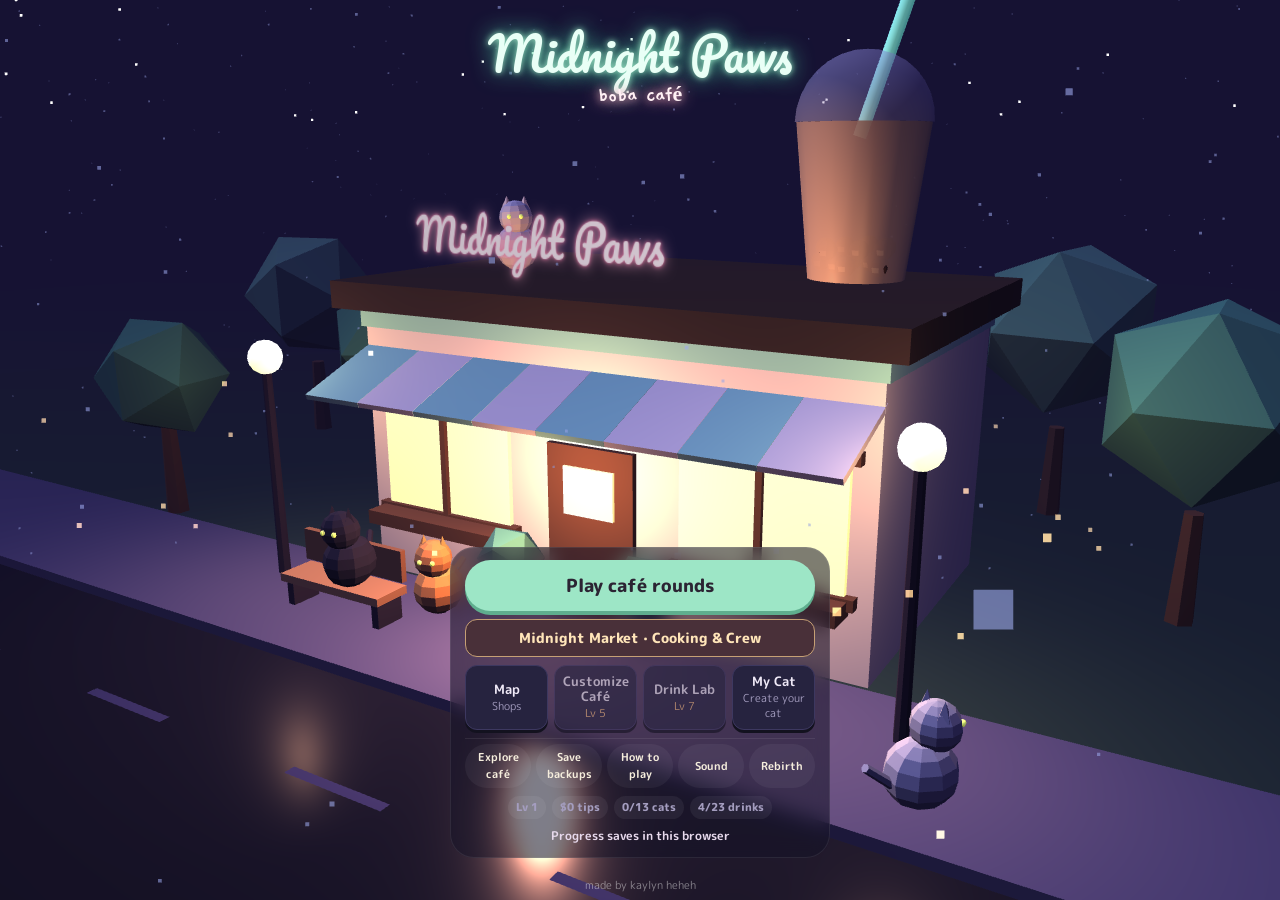
==== commit 954a0d40: "Recruit café workers with earned tickets and job bonuses" ====
--- a/index.html
+++ b/index.html
@@ -13,10 +13,11 @@
 <script src="market-scene.js?v=5"></script>
 <script src="market-cooking.js?v=5"></script>
 <script src="market.js?v=5"></script>
-<link rel="stylesheet" href="cafe-service.css?v=12">
-<link rel="stylesheet" href="original-room.css?v=12">
-<script src="cafe-room.js?v=12"></script>
-<script src="cafe-service.js?v=12"></script>
+<link rel="stylesheet" href="cafe-service.css?v=13">
+<link rel="stylesheet" href="original-room.css?v=13">
+<script src="cafe-workers.js?v=13"></script>
+<script src="cafe-room.js?v=13"></script>
+<script src="cafe-service.js?v=13"></script>
 <style>
 /* Layout: one screen, no scroll. HUD strip / night café scene (flexible) / back bar = two tiled benches of machines + a prep column (cups, shaker, trash) right beside them. Deliberately single dark theme. */
 :root{
@@ -1719,7 +1720,7 @@
   $('#scene').appendChild(p);setTimeout(()=>p.remove(),2000);}
 function confetti(n){const sc=$('#scene'),{x,y}=catPoint(),cols=['#9de6c6','#f3a9bc','#f5bc7c','#f6eedd','#b69ad8'];
   for(let i=0;i<(n||34);i++){const d=document.createElement('i');d.className='conf';d.style.left=x+'px';d.style.top=y+'px';d.style.background=pick(cols);sc.appendChild(d);
-    const a=-Math.PI/2+(Math.random()-.5)*2.4,v=120+Math.random()*160,dx=Math.cos(a)*v,dy=Math.sin(a)*v;
+    const a=-Math.PI/2+(Math.random()-.5)*2.4,v=130+Math.random()*160,dx=Math.cos(a)*v,dy=Math.sin(a)*v;
     d.animate([{transform:'translate(0,0) rotate(0)',opacity:1},{transform:`translate(${dx}px,${dy}px) rotate(${Math.random()*360}deg)`,opacity:1,offset:.5},{transform:`translate(${dx*1.3}px,${dy+180}px) rotate(${Math.random()*720}deg)`,opacity:0}],
       {duration:1300+Math.random()*500,easing:'cubic-bezier(.2,.7,.4,1)'}).onfinish=()=>d.remove();}}
 function hearts(n){const sc=$('#scene'),{x,y}=catPoint();for(let i=0;i<(n||5);i++){const h=document.createElement('span');h.className='heart';h.textContent='♥';h.style.left=(x+(Math.random()*80-40))+'px';h.style.top=(y+20)+'px';sc.appendChild(h);
@@ -4119,7 +4120,7 @@
 /* ================= v10: guidebook ================= */
 const GUIDE=[
  ['Café rounds','<p class="gp">Use <b>WASD</b> to move, the mouse to look and <b>E</b> to work. On a phone, use the stick, drag to look and tap the action button.</p><ol class="gsteps"><li>Ask for an order and stay at the register for two seconds while you write. Grab a cup and choose its base at the tea brewer by number or tap. Take another order while it pours.</li><li><b>Brown Sugar Milk Tea</b> starts with Brown Sugar Tea and needs a separate pour of milk. For <b>Jasmine Tea</b>, brew the Jasmine Tea base and skip the milk. Follow the ticket for ice and toppings.</li><li>Add the requested topping, such as foam or coconut jelly. Seal the drink at the lid press, move it to the shaker, then deliver it at pickup.</li><li>Collect each cup with an empty hand when its timer says <b>Ready</b>. Serve three cats to finish round one.</li></ol>'],
- ['Café workers','<p class="gp">Miso writes tickets. Nori brews tea, seals cups and runs the shaker. Peach adds milk and ice, Bao handles toppings and Yuzu delivers finished drinks.</p><p class="gp">Open <b>Crew</b> to hire or train a worker. You can do any of these jobs yourself.</p>'],
+ ['Café workers','<p class="gp">Open Crew to draw workers with hiring tickets. You start with one ticket and earn another after each completed round. The board lists every worker and the odds.</p><p class="gp">Assign one worker to each job. Cashiers shorten order time, brewers speed tea and milk, finishers speed ice through shaking, servers increase tips, and hosts bring the next cat sooner. Duplicate workers gain XP.</p>'],
  ['Explore controls',`<table class="gtab"><tr><td><kbd>W A S D</kbd> or arrows</td><td>Walk</td></tr><tr><td>Drag the mouse</td><td>Look around</td></tr><tr><td><kbd>E</kbd></td><td>Use the station you’re standing at</td></tr>
   <tr><td>Hold <kbd>E</kbd> or <kbd>1</kbd>–<kbd>9</kbd></td><td>Pour or scoop</td></tr><tr><td><kbd>Space</kbd></td><td>Shake, then serve</td></tr><tr><td><kbd>N</kbd></td><td>Read the current ticket</td></tr><tr><td>Scroll</td><td>Zoom</td></tr><tr><td><kbd>Esc</kbd></td><td>Close a window</td></tr></table>`],
  ['Shops',`<p class="gp">Press <span class="gk">Shop</span> and pick a store. You’ll arrive on the sidewalk, so walk in through the door.</p>
@@ -5815,12 +5816,15 @@
     state:S,drinks:cafeDrinks,ingredients:ING,tops:TOPS,coats:COATS,names:NAMES,save,
     portrait:id=>catSVG(COATS.find(c=>c.id===id),'happy','none'),
     enter(){history.replaceState(null,'','#cafe');initAudio();applyAudio();},
-    reward(order){
+    reward(order,workers){
       const recipe=DRINKS.find(d=>d.id===order.drink),rare=!!COATS.find(c=>c.id===order.coat).rare;
       S.combo++;S.best=Math.max(S.best,S.combo);
       const serviceQuality=Math.min(order.greetingQuality??1,order.left/order.limit);
-      const base=recipe.price+(order.top?1:0)+Math.round(4*serviceQuality);
-      const pay=Math.round(base*mult()*(rare?3:1)*(1+.25*(S.rebirths||0)));
+      const price=recipe.price+(order.top?1:0),tip=Math.round(4*serviceQuality);
+      const scale=mult()*(rare?3:1)*(1+.25*(S.rebirths||0));
+      const earnings=Math.round((price+tip)*scale);
+      const paidTip=earnings-Math.round(price*scale);
+      const pay=earnings+window.BobaWorkers.bonusTip(workers,paidTip);
       S.money+=pay;S.earned+=pay;S.served++;S.perfect++;
       if(!S.met.includes(order.coat))S.met.push(order.coat);
       S.fresh=S.fresh.filter(id=>id!==order.drink&&id!==order.top);
--- a/cafe-service.css
+++ b/cafe-service.css
@@ -47,7 +47,7 @@
 .bw-crew-actions {display:flex;align-items:center;gap:5px;flex-shrink:0}
 #bobaService .bw-crewboard button,#bobaService .bw-receipt button {font-size:12px;font-weight:750;padding:7px 10px;min-height:35px;border:1px solid #d0e6ca;border-radius:16px;background:#b8dec2;color:#33463c}
 #bobaService .bw-crewboard button:disabled {background:#59485a;color:#ddcfd6;border-color:#705c70}
-#bobaService .bw-crewboard [data-service=duty],#bobaService .bw-crewboard [data-service=crewclose] {background:#463749;color:#f7e3d1;border-color:#8c7183}
+#bobaService .bw-crewboard [data-service=assign],#bobaService .bw-crewboard [data-service=crewclose] {background:#463749;color:#f7e3d1;border-color:#8c7183}
 .bw-receipt>section {width:min(100%,330px);text-align:center;background:#f6e5c8;color:#4d3541;border:4px double #bd987e}
 .bw-receipt small {font:700 13px var(--body,system-ui);color:#845d65}.bw-receipt h2 {margin:6px 0}.bw-receipt p {margin:0 0 12px;font-size:14px}
 #bobaService .bs-crew-button:focus-visible,#bobaService .bw-receipt button:focus-visible {outline-color:#48a4a6}
@@ -75,7 +75,7 @@
 #bobaService .bs-ticket strong {font-family:var(--hand,"Gaegu",var(--body,system-ui));font-size:15px}
 #bobaService .bw-controls,#bobaService .bw-legend {background:#242038e8;border-color:#5c526d}
 #bobaService .bw-controls {padding:6px 8px;border-radius:999px}#bobaService .bw-guide {padding:0 4px}
-#bobaService .bw-use:not(:disabled),#bobaService .bs-paused button,#bobaService .bw-crewboard [data-service=hire]:not(:disabled),#bobaService .bw-receipt button {background:#9de6c6;color:#272337;border-color:#9de6c6}
+#bobaService .bw-use:not(:disabled),#bobaService .bs-paused button,#bobaService .bw-crewboard [data-service=draw]:not(:disabled),#bobaService .bw-receipt button {background:#9de6c6;color:#272337;border-color:#9de6c6}
 #bobaService .bw-crewboard>section {background:#211f37;border-color:#655c77}#bobaService .bw-crew-list article {border-color:#49415b}
 @media(max-width:600px){
  #bobaService .bs-head {min-height:46px;padding:5px 7px}#bobaService .bs-brand,#bobaService .bs-head-actions {gap:4px}
@@ -206,6 +206,11 @@
 .bw-machine-timer[data-machine=ice] {border-inline-start:3px solid #9bdae6}
 .bw-machine-timer[data-machine=shake] {border-inline-start:3px solid #d8acd7}
 .bw-action-pulse {font-size:11px;color:#bdeaca;font-variant-numeric:tabular-nums}
+.bw-hiring {padding:10px 0 7px;color:#f4eada}.bw-hiring p {font-size:13px;line-height:1.4;margin:0 0 8px}
+.bw-rarity-odds {display:flex;flex-wrap:wrap;gap:4px 10px;font-size:12px}.bw-rarity-odds [data-tier=Rare]{color:#98d5e3}.bw-rarity-odds [data-tier=Epic]{color:#e2b3ee}.bw-rarity-odds [data-tier=Legendary]{color:#ffd08e}
+.bw-pool{font-size:12px;margin:9px 0 13px}.bw-pool p{margin:8px 0}.bw-pool summary,.bw-staff-job summary{cursor:pointer}
+.bw-draw-notice{display:flex;align-items:center;gap:8px;min-height:5px}.bw-draw-result{font-size:13px;color:#ffdf98}.bw-draw-picture svg{display:block;width:38px;height:38px}
+.bw-staff-job {border-top:1px solid #53475f;padding:8px 2px}.bw-staff-job summary{font-size:14px}.bw-staff-job summary span{margin-left:8px;color:#ead8df}.bw-staff-job summary small{display:block;padding-left:16px;color:#b9dcc7;font-size:12px}.bw-staff-job article{margin:5px 10px 0}.bw-staff-job>small{display:block;margin:7px 0 0 15px;color:#ddd2d8}
 @media(max-width:600px) {
   .bw-recipe-card {padding:14px;gap:7px}.bw-recipe-options{gap:5px}
   #bobaService .bw-recipe-options button {min-height:44px;padding:6px;gap:6px;font-size:13px}
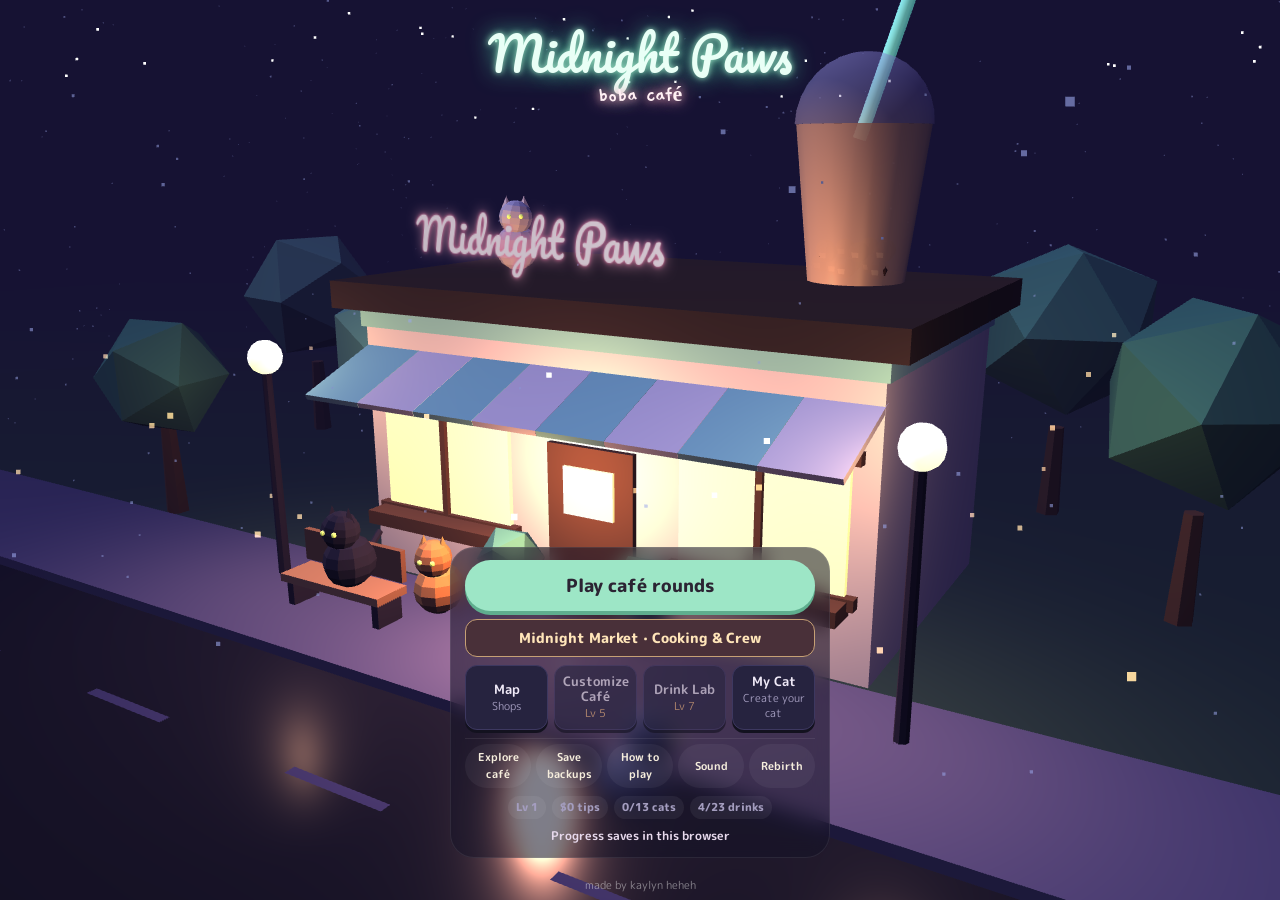
==== commit b3647b66: "Let players make and remake wrong drinks in the cafe queue" ====
--- a/index.html
+++ b/index.html
@@ -13,11 +13,11 @@
 <script src="market-scene.js?v=5"></script>
 <script src="market-cooking.js?v=5"></script>
 <script src="market.js?v=5"></script>
-<link rel="stylesheet" href="cafe-service.css?v=13">
-<link rel="stylesheet" href="original-room.css?v=13">
-<script src="cafe-workers.js?v=13"></script>
-<script src="cafe-room.js?v=13"></script>
-<script src="cafe-service.js?v=13"></script>
+<link rel="stylesheet" href="cafe-service.css?v=14">
+<link rel="stylesheet" href="original-room.css?v=14">
+<script src="cafe-workers.js?v=14"></script>
+<script src="cafe-room.js?v=14"></script>
+<script src="cafe-service.js?v=14"></script>
 <style>
 /* Layout: one screen, no scroll. HUD strip / night café scene (flexible) / back bar = two tiled benches of machines + a prep column (cups, shaker, trash) right beside them. Deliberately single dark theme. */
 :root{
@@ -868,12 +868,6 @@
       <h2 class="bw-round-title" id="bwRoundTitle">Round 1</h2>
       <p class="bw-round-goal"></p>
       <p class="bw-round-saved" hidden></p>
-      <ol class="bw-round-route" aria-label="Service route">
-        <li><b>Register</b><span>Ask the next cat and stay nearby for two seconds while you write the ticket.</span></li>
-        <li><b>Tea bar</b><span><span class="bw-round-desktop">Press <kbd>E</kbd> for a cup, then <kbd>E</kbd> to brew.</span><span class="bw-round-touch">Take a cup, then tap the brewer.</span> Add milk, ice and toppings as ordered.</span></li>
-        <li><b>Pickup</b><span>Seal the cup, run it through the shaker, then serve.</span></li>
-      </ol>
-      <p class="bw-round-tip">Watch the machine timers. Finished cups wait for you.</p>
       <div class="bw-round-actions">
         <button type="button" data-service="begin">Start round</button>
         <button type="button" data-service="crew">Manage crew</button>
--- a/cafe-service.css
+++ b/cafe-service.css
@@ -175,7 +175,6 @@
   display:flex;align-items:center;gap:9px;text-align:left;min-height:49px;padding:7px 9px;
   background:#fff8e9;border:1px solid #bfae93;border-radius:9px;color:#343137;font-weight:750;line-height:1.2;
 }
-#bobaService .bw-recipe-options button[data-requested=true] {background:#dfedda;border-color:#60856f}
 #bobaService .bw-recipe-options button:hover {border-color:#355f50;box-shadow:inset 0 0 0 1px #355f50}
 .bw-recipe-options kbd {
   display:grid;place-items:center;flex:none;min-width:25px;height:25px;padding-inline:3px;
@@ -220,3 +219,48 @@
   .bw-recipe-panel {padding:6px}.bw-recipe-card{padding:10px 14px;gap:4px}
   .bw-recipe-card h2{font-size:20px}#bobaService .bw-recipe-options button{min-height:35px}
 }
+
+/* Only open orders occupy the upper-left rail. A ticket keeps its place while selected. */
+#bobaService .bw-rail {
+  width:min(280px,39vw);max-width:none;max-height:calc(100% - 100px);overflow-y:auto;
+  scrollbar-width:thin;overscroll-behavior:contain;padding:0;border:0;background:none;box-shadow:none;
+}
+.bw-rail:has(.bs-tickets:empty){display:none}
+.bw-rail .bs-tickets {display:grid;gap:7px;margin:0}
+#bobaService .bs-ticket {
+  width:100%;max-width:none;padding:8px 12px;gap:3px;border-width:0 0 0 4px;
+  border-radius:3px 9px 9px 3px;box-shadow:0 2px 8px #27222d40;
+}
+#bobaService .bs-ticket strong {font:750 20px/1.15 var(--body,system-ui);letter-spacing:-.02em}
+#bobaService .bs-ticket>span {font-size:12px;line-height:1.15;color:#614c48}
+#bobaService .bs-ticket small {font-size:14px;line-height:1.27}
+#bobaService .bs-ticket .bs-meter {margin-top:2px;border-radius:3px}
+#bobaService .bw-shift-label {flex-direction:column;align-items:center;gap:0;white-space:nowrap}
+.bw-process {position:absolute;top:85px;right:13px;max-width:36%;z-index:1;pointer-events:none;text-align:right}
+.bw-process .bw-machine-timers {grid-template-columns:1fr;margin:0}
+.bw-on-floor:not(:empty) {background:#242038e8;padding:3px 5px;border-radius:5px}
+.bw-legend:has(.bw-turns) {display:none}
+#bobaService .bw-controls {bottom:15px}
+#bobaService .bw-guide {min-width:0}
+.bw-round-actions {margin-top:17px}
+.bw-recipe-card h2:focus {outline:none}
+@media(pointer:coarse),(max-width:740px){
+  .bw-legend:has(.bw-turns) {display:flex}
+  #bobaService .bw-controls {bottom:max(45px,env(safe-area-inset-bottom))}
+  #bobaService .bw-rail {width:min(215px,53vw)}
+  #bobaService .bs-ticket {padding:6px 8px;gap:2px}
+  #bobaService .bs-ticket strong {font-size:16px}
+  #bobaService .bs-ticket small {font-size:12px}
+  #bobaService .bs-ticket>span {font-size:11px}
+  .bw-process {right:7px;top:58px}
+}
+@media(max-width:600px){
+  #bobaService .bs-head {flex-wrap:wrap;row-gap:2px}
+  #bobaService .bw-shift-label {order:1;flex:0 0 100%;flex-direction:row;justify-content:space-between}
+  #bobaService .bw-shift-count,#bobaService .bw-line-count {font-size:11px}
+}
+@media(max-height:460px){
+  #bobaService .bw-controls {bottom:7px}
+  #bobaService .bw-rail {width:215px;max-height:calc(100% - 70px)}
+  .bw-round-card {display:block}
+}
--- a/original-room.css
+++ b/original-room.css
@@ -38,7 +38,7 @@
 .bw-view[data-renderer="css"] .bw-name { bottom: -1%; background: #423c38; border-color: #795f4c; color: #f6e7cd; font-size: 11px; }
 .bw-slate { align-content: center; gap: 12px; background: #363c39; font: bold 13px/1.3 system-ui, sans-serif; }
 .bw-slate b { font-size: 23px; color: #bbddc5; }
-.bw-person { transition: transform .45s ease-out; }
+.bw-person.bw-staff { transition: transform .45s ease-out; }
 .bw-person .bw-cat-face { inset: 0; width: 100%; height: 100%; }
 .bw-person.bw-staff::after {
   content: ""; position: absolute; left: 29%; right: 29%; bottom: 5%; height: 17%;
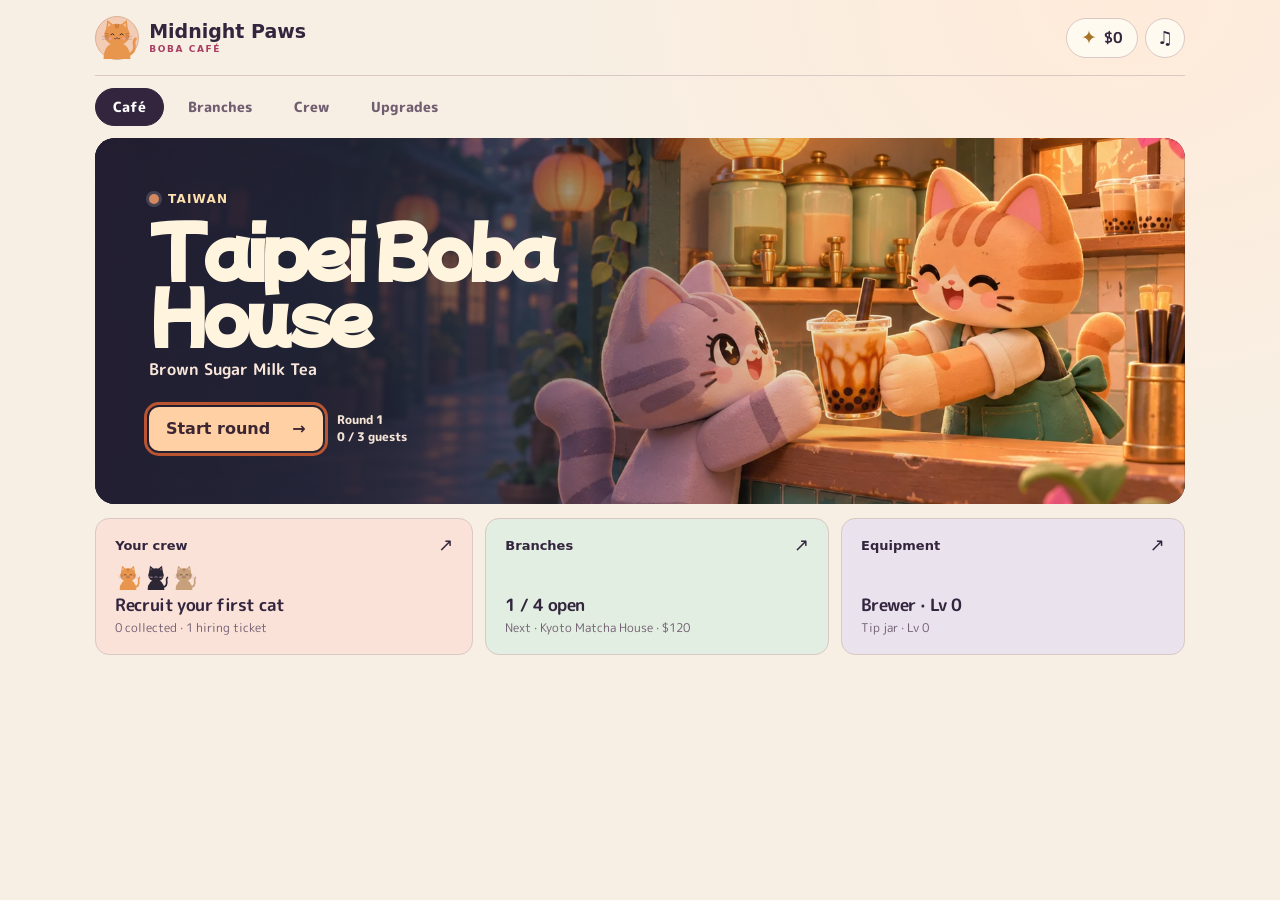
==== commit 8848f6eb: "Open the new boba cafe home and run a growing set of branches" ====
--- a/index.html
+++ b/index.html
@@ -13,11 +13,14 @@
 <script src="market-scene.js?v=5"></script>
 <script src="market-cooking.js?v=5"></script>
 <script src="market.js?v=5"></script>
-<link rel="stylesheet" href="cafe-service.css?v=14">
-<link rel="stylesheet" href="original-room.css?v=14">
-<script src="cafe-workers.js?v=14"></script>
-<script src="cafe-room.js?v=14"></script>
-<script src="cafe-service.js?v=14"></script>
+<link rel="stylesheet" href="cafe-service.css?v=15">
+<link rel="stylesheet" href="original-room.css?v=15">
+<script src="cafe-workers.js?v=15"></script>
+<link rel="stylesheet" href="cafe-home.css?v=15">
+<script src="cafe-career.js?v=15"></script>
+<script src="cafe-home.js?v=15"></script>
+<script src="cafe-room.js?v=15"></script>
+<script src="cafe-service.js?v=15"></script>
 <style>
 /* Layout: one screen, no scroll. HUD strip / night café scene (flexible) / back bar = two tiled benches of machines + a prep column (cups, shaker, trash) right beside them. Deliberately single dark theme. */
 :root{
@@ -846,7 +849,7 @@
   <div class="mtitle">Midnight Paws<small>boba café</small></div>
   <div class="mpanel">
     <button class="btn startbtn" id="playBtn" type="button">Start</button>
-    <button type="button" id="marketBtn">Midnight Market · Cooking &amp; Crew</button>
+    <button type="button" id="marketBtn" hidden></button>
     <div class="mrow" id="mrowMain">
       <button class="mbtn" id="townBtn" type="button"><b>Map</b><small>Shops</small></button>
       <button class="mbtn" id="designBtn" type="button"><b>Customize Café</b><small>Lv 5</small></button>
@@ -861,20 +864,7 @@
 </div>
 </div>
 <dialog id="bobaService" aria-label="Midnight Paws boba café"></dialog>
-<template id="bwRoundBrief">
-  <aside class="bw-briefing" hidden aria-labelledby="bwRoundTitle">
-    <section class="bw-round-card">
-      <p class="bw-round-kicker">Midnight Paws Boba</p>
-      <h2 class="bw-round-title" id="bwRoundTitle">Round 1</h2>
-      <p class="bw-round-goal"></p>
-      <p class="bw-round-saved" hidden></p>
-      <div class="bw-round-actions">
-        <button type="button" data-service="begin">Start round</button>
-        <button type="button" data-service="crew">Manage crew</button>
-      </div>
-    </section>
-  </aside>
-</template>
+
 <dialog id="marketDialog" aria-label="Midnight Market restaurants"><header class="mk-nav"><button class="mk-back" type="button">Back to café</button><span class="mk-wallet" aria-label="Available funds"></span></header><div class="mk-body"></div><div class="mk-message" role="status"></div></dialog>
 <div class="modal top" id="backupPanel" hidden><div class="card" role="dialog" aria-label="Save backups">
   <button class="close" data-close type="button" aria-label="Close">×</button>
@@ -1159,6 +1149,7 @@
   g.gain.setValueAtTime(0,t);g.gain.linearRampToValueAtTime(v,t+.006);g.gain.exponentialRampToValueAtTime(.001,t+d);o.connect(g).connect(dest||sfxOut);o.start(t);o.stop(t+d+.03);}
 const arp=(notes,gap,dur,vol,type)=>{const t=AC.currentTime;notes.forEach((m,i)=>tone(mtof(m),t+i*gap,dur,vol,type||'triangle'));};
 const SFX={
+  shortPour(){const t=AC.currentTime;const filter=noise(t,.64,1150,'bandpass',.11,sfxOut,1.4);filter.frequency.exponentialRampToValueAtTime(700,t+.6);},
   click(){const t=AC.currentTime;tone(620,t,.07,.16,'sine',980);noise(t,.02,3000,'highpass',.05,sfxOut);},
   nope(){const t=AC.currentTime;tone(240,t,.1,.14,'triangle');tone(200,t+.08,.12,.12,'triangle');},
   blip(v){const t=AC.currentTime;tone(v*(.92+Math.random()*.28),t,.05,.075,'triangle');tone(v*2*(.95+Math.random()*.1),t,.025,.02,'sine');},
@@ -5760,6 +5751,7 @@
     unreadableSave=true; // Keep the outgoing tab from checkpointing over the imported café.
     location.reload();
   }catch(error){msg.textContent='Could not restore this file. Your current café is still here.';}
+  const report=document.querySelector('.ch-import-result');if(report)report.textContent=msg.textContent;
 };
 
 $('#marketBtn').disabled=!window.MidnightMarket;
@@ -5809,7 +5801,11 @@
   window.BobaService.init({
     state:S,drinks:cafeDrinks,ingredients:ING,tops:TOPS,coats:COATS,names:NAMES,save,
     portrait:id=>catSVG(COATS.find(c=>c.id===id),'happy','none'),
-    enter(){history.replaceState(null,'','#cafe');initAudio();applyAudio();},
+    enter(){history.replaceState(null,'','#cafe');},
+    audioStart(){initAudio();applyAudio();},
+    sound:sfx,
+    toggleSound(id){if(Object.hasOwn(S.audio,id)){S.audio[id]=!S.audio[id];applyAudio();save();}},
+    backup(kind){$('#backupMsg').textContent='';if(kind==='export')$('#downloadSave').click();else $('#chooseSave').click();},
     reward(order,workers){
       const recipe=DRINKS.find(d=>d.id===order.drink),rare=!!COATS.find(c=>c.id===order.coat).rare;
       S.combo++;S.best=Math.max(S.best,S.combo);
@@ -5818,7 +5814,7 @@
       const scale=mult()*(rare?3:1)*(1+.25*(S.rebirths||0));
       const earnings=Math.round((price+tip)*scale);
       const paidTip=earnings-Math.round(price*scale);
-      const pay=earnings+window.BobaWorkers.bonusTip(workers,paidTip);
+      const pay=earnings+window.BobaWorkers.bonusTip(workers,paidTip)+window.BobaCareer.extraTip(S.cafeService);
       S.money+=pay;S.earned+=pay;S.served++;S.perfect++;
       if(!S.met.includes(order.coat))S.met.push(order.coat);
       S.fresh=S.fresh.filter(id=>id!==order.drink&&id!==order.top);
@@ -5836,7 +5832,7 @@
 const fromLauncher=document.referrer && new URL(document.referrer).pathname.endsWith('/play.html');
 if(location.hash==='#cafe'||(location.hash==='#market'&&fromLauncher)){
   history.replaceState(null,'','#cafe');$('#playBtn').click();
-}else if(location.hash==='#market'&&!$('#marketBtn').disabled)$('#marketBtn').click();
+}else if(window.BobaService)$('#playBtn').click();
 })();
 </script>
 
--- a/original-room.css
+++ b/original-room.css
@@ -39,6 +39,16 @@
 .bw-slate { align-content: center; gap: 12px; background: #363c39; font: bold 13px/1.3 system-ui, sans-serif; }
 .bw-slate b { font-size: 23px; color: #bbddc5; }
 .bw-person.bw-staff { transition: transform .45s ease-out; }
+.bw-view[data-renderer="css"] .bw-frontwall {border-color:var(--shop-trim,#ceba9e)}
+.bw-view[data-renderer="css"] .bw-eq-tea {border-top-color:var(--shop-trim,#91c7ad)}
+.bw-shop-ornaments{display:flex;justify-content:space-around;align-items:start}
+.bw-shop-ornaments i{position:relative;display:block;margin-top:14px;width:34px;height:30px;border-radius:50%;background:#ce6859;border-block:3px solid #dcb578}
+.bw-shop-ornaments i::before{content:"";position:absolute;left:50%;bottom:100%;height:14px;width:2px;background:#795749}
+.bw-shop-ornaments[data-branch=kyoto]{border-top:4px solid #805c46;gap:4px}
+.bw-shop-ornaments[data-branch=kyoto] i{margin:0;height:49px;width:30%;border-radius:0;background:#668369;border:0;border-bottom:3px double #e7dcc1}
+.bw-shop-ornaments[data-branch=kyoto] i::before{display:none}
+.bw-shop-ornaments[data-branch=bangkok] i{clip-path:polygon(50% 0,98% 42%,50% 100%,2% 42%);background:#e9bd72;border:0}
+.bw-shop-ornaments[data-branch=seoul] i{width:27px;height:27px;background:#f0adbc;border:0;box-shadow:-8px 5px #e9a4b1,8px 5px #e9a4b1,0 11px #efa9b7}
 .bw-person .bw-cat-face { inset: 0; width: 100%; height: 100%; }
 .bw-person.bw-staff::after {
   content: ""; position: absolute; left: 29%; right: 29%; bottom: 5%; height: 17%;
--- a/cafe-home.css
+++ b/cafe-home.css
@@ -0,0 +1,91 @@
+/* Café management screens share the palette of the illustrated night shop. */
+#bobaService .ch-home {
+  --paper:#fffaf0;--ink:#32253d;--muted:#705d70;--line:#d9c8c4;--rose:#a83e62;
+  display:block;inset:0;z-index:3;padding:0;border-radius:0;overflow:auto;color:var(--ink);
+  background:radial-gradient(ellipse at 88% 0%,#ffebda 0%,transparent 36%),#f7efe3;
+  font-family:var(--body,system-ui);text-align:left;
+}
+#bobaService[data-home=true] .bs-head,#bobaService[data-home=true] .bs-work{visibility:hidden}
+.ch-shell{width:100%;max-width:1192px;margin:auto;padding:0 clamp(15px,4vw,54px) max(22px,env(safe-area-inset-bottom))}
+.ch-head,.ch-head-tools,.ch-brand,.ch-wallet,.ch-tabs,.ch-serve,.ch-portraits,.ch-small,.ch-tile-title{display:flex;align-items:center}
+.ch-head{height:76px;justify-content:space-between;gap:15px;border-bottom:1px solid var(--line)}
+#bobaService .ch-brand{border:0;padding:0;background:none;gap:10px;color:var(--ink);text-align:left;font-weight:900;font-size:19px;line-height:1}
+.ch-brand small{display:block;margin-top:4px;font-size:9px;letter-spacing:.18em;color:var(--rose)}
+.ch-logo{width:44px;height:44px;display:grid;place-items:center;border-radius:50%;background:#f3ccb5;border:1px solid #dcb196}
+.ch-logo svg{width:42px;height:42px}
+.ch-head-tools{gap:7px}
+.ch-wallet,#bobaService .ch-settings{background:var(--paper);border:1px solid var(--line);border-radius:100px;height:40px}
+.ch-wallet{padding:0 14px;gap:7px;font-variant-numeric:tabular-nums;font-size:15px}
+.ch-wallet i{font:19px/1 Georgia;color:#a77427}
+#bobaService .ch-settings{width:40px;font-weight:900;font-size:18px;color:var(--ink)}
+.ch-tabs{gap:6px;margin:12px 0}
+#bobaService .ch-tabs button{padding:8px 17px;border:1px solid transparent;border-radius:99px;background:transparent;color:var(--muted);font-size:14px;font-weight:800}
+#bobaService .ch-tabs button[aria-current=page]{border-color:var(--ink);background:var(--ink);color:white}
+.ch-hero{position:relative;isolation:isolate;min-height:clamp(289px,39vh,455px);display:flex;align-items:center;border-radius:20px;background:#2f293e;color:#fff4df;overflow:hidden}
+.ch-picture{position:absolute;inset:0;z-index:-1;background-image:linear-gradient(90deg,#241c30f2 0%,#241c30bb 27%,#241c301c 62%,transparent 80%),url("assets/cafe-home.webp");background-size:cover;background-position:center,center 53%}
+.ch-hero-copy{max-width:54%;padding:clamp(23px,4.2vw,66px)}
+.ch-town{display:flex;align-items:center;gap:9px;margin:0 0 10px;font-size:12px;font-weight:850;letter-spacing:.1em;text-transform:uppercase;color:#ffe1b0}
+.ch-town i{width:10px;height:10px;border-radius:50%;background:var(--branch,#91c7ad);box-shadow:0 0 0 3px #ffffff28}
+.ch-hero h1,.ch-body>h1{font-family:var(--display,system-ui);font-weight:900;letter-spacing:-.055em}
+.ch-hero h1{margin:0;font-size:clamp(42px,5.2vw,76px);line-height:.99;text-wrap:balance;color:#fff5df}
+.ch-signature{margin:10px 0 26px;color:#f9e6db;font-size:16px;font-weight:650}
+.ch-serve{gap:14px}
+.ch-serve small{font-size:12px;line-height:1.4;color:#f5e4d6;font-weight:750}
+#bobaService .ch-primary{display:inline-flex;align-items:center;justify-content:space-between;gap:22px;padding:11px 17px;min-height:44px;border:0;border-radius:10px;background:#ffd0a3;color:#3c2633;font-weight:900;font-size:16px}
+#bobaService .ch-primary:hover{background:#ffe2bf}
+.ch-dashboard{margin-top:14px;display:grid;grid-template-columns:1.1fr 1fr 1fr;gap:12px}
+#bobaService .ch-tile{min-width:0;display:flex;flex-direction:column;align-items:flex-start;gap:2px;padding:17px 19px;border:1px solid var(--line);border-radius:14px;color:var(--ink);text-align:left}
+.ch-tile-title{width:100%;justify-content:space-between;margin-bottom:auto;font-size:13px;font-weight:850}
+.ch-tile-title i{font:18px/1 system-ui}
+.ch-tile strong{font-size:17px;letter-spacing:-.035em}
+.ch-tile small,.ch-place span,.ch-equipment p{color:var(--muted);font-size:12px}
+.ch-crew{background:#fbe2d9}.ch-branches{background:#e1eee1}.ch-upgrades{background:#eae3ed}
+.ch-portraits{height:27px;gap:2px;margin-top:7px}.ch-portraits span,.ch-portraits svg{display:block;width:26px;height:26px}
+.ch-body>h1{margin:15px 0;font-size:clamp(32px,4vw,50px);line-height:1.1}
+.ch-caption{margin:-6px 0 16px;color:var(--muted)}
+.ch-atlas{display:grid;grid-template-columns:repeat(2,minmax(0,1fr));gap:12px}
+.ch-location,.ch-equipment,.ch-options{border:1px solid var(--line);background:var(--paper);border-radius:14px}
+.ch-location{padding:16px;display:grid;grid-template-columns:84px minmax(0,1fr) auto;gap:12px;align-items:center}
+.ch-store{height:82px;position:relative;border-radius:10px;background:color-mix(in srgb,var(--branch) 70%,white);overflow:hidden;border:1px solid #78616b25}
+.ch-awning{position:absolute;top:14px;left:8px;right:8px;height:16px;border-radius:3px 3px 6px 6px;background:repeating-linear-gradient(90deg,#fff5d7 0 10px,var(--branch) 10px 20px);box-shadow:0 4px 0 #5e475137}
+.ch-door{position:absolute;left:12px;bottom:0;width:20px;height:40px;border:3px solid #674c57;border-bottom:0;border-radius:8px 8px 0 0;background:#ffdcab}
+.ch-store i{position:absolute;right:11px;bottom:16px;width:32px;height:24px;text-align:center;color:#4b3441;background:#ffedbd;border:2px solid #775764;border-radius:3px;font:bold 15px/21px serif}
+.ch-place small{font-size:10px;color:var(--rose);font-weight:850;text-transform:uppercase;letter-spacing:.08em}
+.ch-place h3,.ch-equipment h3,.ch-backup h3{margin:4px 0;font-size:18px;line-height:1.1;letter-spacing:-.035em}
+.ch-place p,.ch-equipment p{margin:4px 0;font-size:13px}
+#bobaService .ch-small{justify-content:center;border:1px solid #796775;border-radius:8px;background:var(--ink);color:#fff5ea;font-weight:800;font-size:12px;min-height:40px;padding:6px 12px}
+#bobaService .ch-small:disabled{background:#ede4db;border-color:#dfd2ca;color:#6d5a66}
+.ch-upgrade-list,.ch-options{display:grid;gap:8px;max-width:730px}
+.ch-equipment{display:grid;grid-template-columns:auto 1fr auto;gap:16px;align-items:center;padding:18px}
+.ch-level{width:49px;height:49px;display:grid;place-items:center;border-radius:13px;background:#e0edda;color:#345646;font-size:23px;font-weight:900}
+.ch-options{padding:15px}
+#bobaService .ch-options>[role=switch]{display:flex;justify-content:space-between;align-items:center;background:none;border:0;border-bottom:1px solid var(--line);padding:9px 4px;color:var(--ink);text-align:left}
+.ch-options [role=switch] span{padding:3px 11px;border-radius:20px;background:#e9dfdc;color:#6d5469;font-size:12px;font-weight:800}
+.ch-options [aria-checked=true] span{background:#d2e9d4;color:#315e48}
+.ch-backup{display:flex;gap:8px;flex-wrap:wrap;align-items:center;padding:5px 0}
+.ch-backup h3{width:100%}.ch-import-result{color:var(--rose)}
+.ch-note{position:sticky;bottom:8px;margin:0 auto;text-align:center;width:fit-content;color:var(--paper);background:var(--ink);border-radius:8px;font-size:13px}
+.ch-note:not(:empty){padding:7px 12px;margin:12px auto 0}
+#bobaService .ch-home :focus-visible{outline:3px solid #bb5531;outline-offset:2px}
+@media(max-width:790px){
+ .ch-location{grid-template-columns:65px 1fr}.ch-store{height:65px}.ch-location .ch-small{grid-column:1/-1}
+}
+@media(max-width:620px){
+ .ch-head{height:61px}.ch-shell{padding-inline:13px}.ch-tabs{justify-content:space-between;margin:8px 0}
+ #bobaService .ch-tabs button{padding:7px 12px;font-size:13px}.ch-hero{min-height:280px;border-radius:14px;align-items:flex-end}
+ .ch-picture{background-image:linear-gradient(0deg,#291f30f2 0%,#2920329c 38%,#27203005 78%),url("assets/cafe-home.webp");background-position:center,64% center}
+ .ch-hero-copy{padding:21px;max-width:100%}.ch-hero h1{font-size:40px}.ch-signature{margin:6px 0 15px;font-size:13px}
+ .ch-town{font-size:10px;margin:0 0 6px}.ch-dashboard{grid-template-columns:1fr 1fr;gap:8px;margin-top:9px}
+ #bobaService .ch-tile{padding:13px}.ch-crew{grid-column:1/-1;position:relative}.ch-crew .ch-portraits{position:absolute;right:22px;bottom:17px}
+ .ch-tile strong{font-size:15px}.ch-tile-title{margin-bottom:10px}.ch-atlas{grid-template-columns:1fr}
+ .ch-location{grid-template-columns:63px 1fr auto;padding:10px;gap:8px}.ch-location .ch-small{grid-column:auto}
+ .ch-place h3{font-size:16px}#bobaService .ch-small{padding:5px 8px}.ch-head-tools{gap:5px}
+}
+@media(max-height:520px) and (min-width:620px){
+ .ch-head{height:49px}.ch-tabs{margin:5px 0}.ch-hero{min-height:202px}.ch-hero-copy{padding:20px 30px}
+ .ch-hero h1{font-size:38px}.ch-signature{margin:5px 0 10px}.ch-dashboard{margin-top:8px}
+}
+@media(prefers-reduced-motion:no-preference){
+ .ch-primary,.ch-tile,.ch-small{transition:transform .14s ease,filter .14s ease}
+ #bobaService .ch-tile:hover{transform:translateY(-2px);filter:brightness(1.025)}
+}
